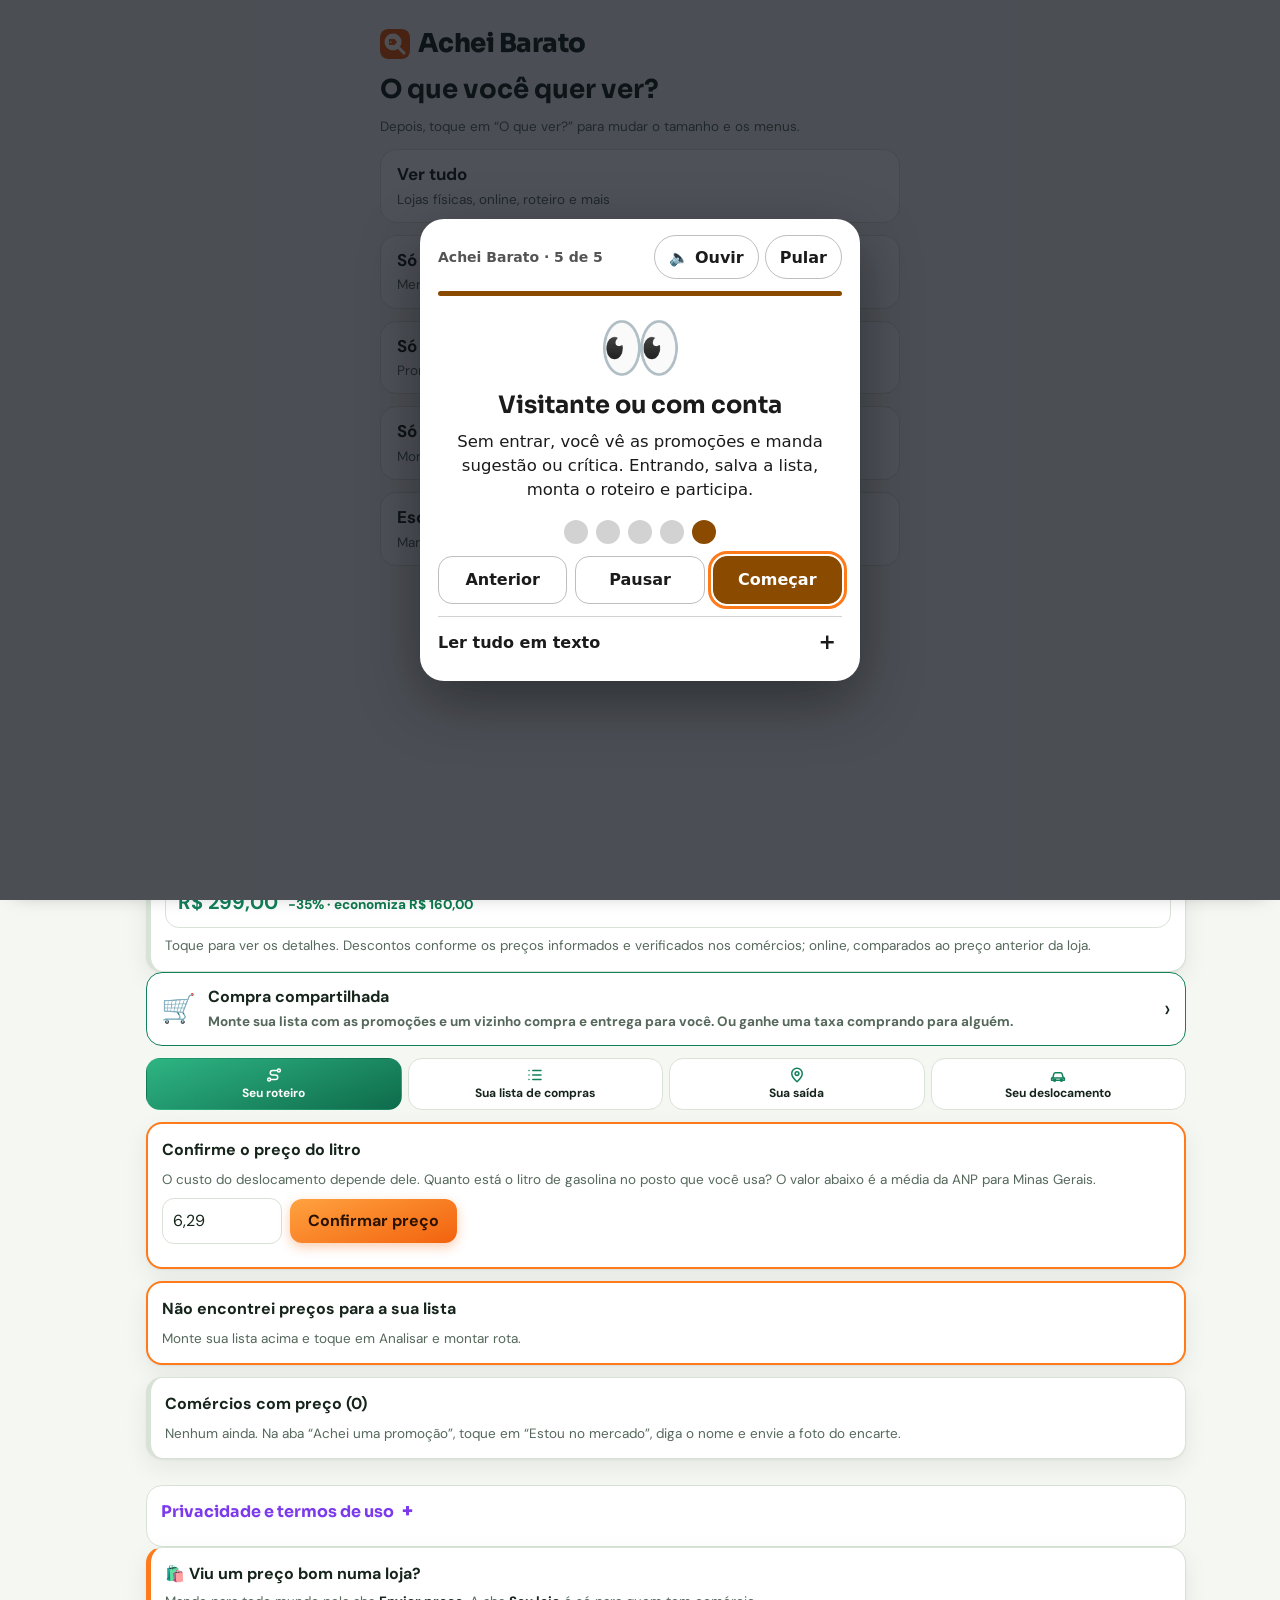
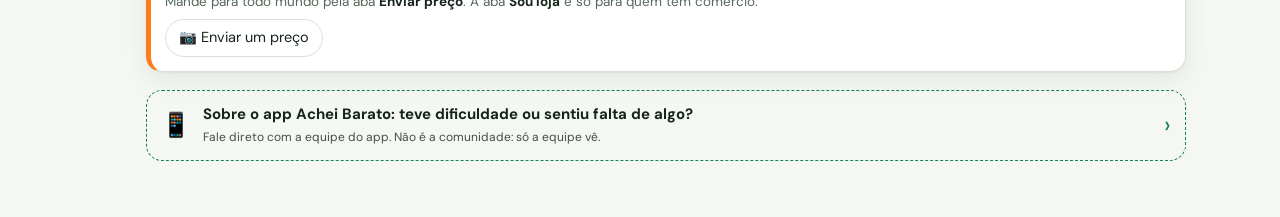
==== achei-barato/index.html @ 6d4ead89 "Termos de uso e política de privacidade dos quatro apps, com link no rodapé de cada um Co-Authored-B" ====
<!doctype html><html lang="pt-BR"><head><script src="../config.js?v=5"></script><script>window.IA_SEM_CHIP=1</script><script src="../claude-shim.js?v=32"></script><meta charset="utf-8"><meta name="viewport" content="width=device-width,initial-scale=1,viewport-fit=cover"><style>*,*::before,*::after{box-sizing:border-box}body{margin:0}
#v>div,#v .box,#v details>div{grid-template-columns:minmax(0,1fr)}#v .box,#v details,#v form{min-width:0;max-width:100%}#v input,#v select,#v textarea{max-width:100%;min-width:0;box-sizing:border-box}#v .row>*{min-width:0}#v .line>span{min-width:0;overflow-wrap:anywhere}
details[data-stenc]>summary{cursor:pointer}
</style><link rel="manifest" href="manifest.webmanifest?v=2"><meta name="theme-color" content="#E8590C"><meta name="mobile-web-app-capable" content="yes"><meta name="apple-mobile-web-app-capable" content="yes"><meta name="apple-mobile-web-app-title" content="Achei Barato"><link rel="apple-touch-icon" href="icon2-192.png"><link rel="icon" href="logo.svg" type="image/svg+xml"><link rel="icon" href="icon2-192.png"><script src="../xads.js?v=4"></script>
<script src="../avisos.js?v=1"></script>
<script src="../mover.js?v=4"></script>
</head><body>
<title>Achei Barato</title>
<link rel="stylesheet" href="https://fonts.googleapis.com/css2?family=Sora:wght@600;700;800&family=DM+Sans:wght@400;500;700&display=swap">
<style>
/* Layout: cabeçalho, abas, cartões de promoção em grade, roteiro com mapa esquemático e paradas em lista. */
:root{
  --bg:#F5F7F2; --card:#FFFFFF; --ink:#16251B; --muted:#55685B; --line:#D9E2D6;
  --pri:#12805C; --pri-ink:#FFFFFF; --acc:#FF7A1A; --acc-ink:#2A1200; --soft:#E4F2EA; --ok:#0E7A4F; --okbg:#DCF3E7; --warn:#8A5A00; --warnbg:#FFF0CC; --bad:#B3261E;
  --shadow:0 1px 2px rgba(22,37,27,.06),0 8px 24px rgba(22,37,27,.07);
  --f-d:'Sora',system-ui,-apple-system,'Segoe UI',sans-serif;--f-b:'DM Sans',system-ui,-apple-system,'Segoe UI',sans-serif}
@media (prefers-color-scheme:dark){:root:not([data-theme="light"]){
  --bg:#0E1A13; --card:#16281D; --ink:#E9F4EC; --muted:#A3B8A9; --line:#29402F;
  --pri:#4FD39B; --pri-ink:#052416; --acc:#FF9A4D; --acc-ink:#2A1200; --soft:#1A3626; --ok:#5ADBA5; --okbg:#10382B; --warn:#F2C260; --warnbg:#3A2E10; --bad:#FF8A80; --shadow:none; color-scheme:dark}}
:root[data-theme="dark"]{
  --bg:#0E1A13; --card:#16281D; --ink:#E9F4EC; --muted:#A3B8A9; --line:#29402F;
  --pri:#4FD39B; --pri-ink:#052416; --acc:#FF9A4D; --acc-ink:#2A1200; --soft:#1A3626; --ok:#5ADBA5; --okbg:#10382B; --warn:#F2C260; --warnbg:#3A2E10; --bad:#FF8A80; --shadow:none; color-scheme:dark}
*{box-sizing:border-box}
body{background:var(--bg);color:var(--ink);font-family:var(--f-b);font-size:16px;line-height:1.5;padding-block:0 56px;padding-left:max(16px,env(safe-area-inset-left,0px));padding-right:max(16px,env(safe-area-inset-right,0px))}
.wrap{max-width:1040px;margin:0 auto}
h1,h2,h3{font-family:var(--f-d);line-height:1.15;margin:0;text-wrap:balance}
p{margin:0}button,input,select,textarea{font:inherit;color:inherit}
:focus-visible{outline:3px solid var(--acc);outline-offset:2px}
header.top{display:flex;align-items:center;justify-content:space-between;gap:10px;flex-wrap:wrap;padding:16px 0 8px}
.brand{font-family:var(--f-d);font-weight:800;font-size:24px;letter-spacing:-.02em;display:flex;align-items:center;gap:8px}
.brand i{width:16px;height:16px;border-radius:4px;background:var(--acc);display:inline-block;transform:rotate(45deg)}
.pill{font-size:13px;background:var(--soft);border:1px solid var(--line);border-radius:999px;padding:4px 10px}
.tabs{display:grid;grid-template-columns:repeat(5,minmax(0,1fr));gap:6px;padding:4px 0 12px}
.tabs button{display:flex;flex-direction:column;align-items:center;justify-content:center;gap:3px;background:var(--card);border:1px solid var(--line);border-radius:14px;padding:8px 2px;font-weight:700;font-size:clamp(9.5px,2.8vw,12.5px);line-height:1.15;cursor:pointer;min-height:58px;text-align:center;overflow-wrap:normal;word-break:normal}
.tabs svg{width:22px;height:22px;fill:none;stroke:currentColor;stroke-width:1.8;stroke-linecap:round;stroke-linejoin:round;flex:none}.tabs .lg{display:none}
@media(min-width:700px){.tabs button{flex-direction:row;gap:8px;font-size:14.5px;padding:10px 12px;min-height:46px;border-radius:999px}.tabs .lg{display:inline}.tabs .sh{display:none}}
.tabs button[aria-current=page]{background:var(--pri);color:var(--pri-ink);border-color:var(--pri)}
.btn{background:var(--pri);color:var(--pri-ink);border:0;border-radius:12px;padding:10px 18px;font-weight:700;cursor:pointer;min-height:44px}
.btn.acc{background:var(--acc);color:var(--acc-ink)}.btn.ghost{background:transparent;color:var(--ink);border:1px solid var(--line)}.btn:disabled{opacity:.5;cursor:not-allowed}
.chip{background:var(--card);border:1px solid var(--line);border-radius:999px;padding:7px 13px;cursor:pointer;min-height:38px;font-size:14.5px}
.chip[aria-pressed=true]{background:var(--ink);color:var(--bg);border-color:var(--ink)}
.row{display:flex;gap:8px;flex-wrap:wrap;align-items:center}.sp{justify-content:space-between}
.grid{display:grid;grid-template-columns:repeat(auto-fill,minmax(230px,1fr));gap:12px}
.card{background:var(--card);border:1px solid var(--line);border-radius:16px;box-shadow:var(--shadow);padding:14px;display:grid;gap:5px;align-content:start}
.price{font-family:var(--f-d);font-weight:800;font-size:22px;font-variant-numeric:tabular-nums}
.old{color:var(--muted);text-decoration:line-through;font-size:14px;font-variant-numeric:tabular-nums}
.t{font-weight:700;overflow-wrap:anywhere}.m{color:var(--muted);font-size:13.5px}
.tag{display:inline-block;border-radius:6px;padding:2px 8px;font-size:12px;font-weight:700;background:var(--soft)}
.tag.off{background:var(--acc);color:var(--acc-ink)}.tag.ok{background:var(--okbg);color:var(--ok)}.tag.warn{background:var(--warnbg);color:var(--warn)}
.bar{display:grid;gap:10px;margin-bottom:14px}
.box>label[for=tl]{display:grid;gap:4px;font-weight:700;font-size:14.5px}#tl,.bar input,.bar select,.f input,.f select{border:1px solid var(--line);border-radius:12px;padding:11px 12px;background:var(--card);width:100%;min-width:0}
.box{background:var(--card);border:1px solid var(--line);border-radius:16px;padding:14px;display:grid;gap:8px}
.step{display:flex;align-items:center;gap:6px}.step button{width:38px;height:38px;border-radius:10px;border:1px solid var(--line);background:var(--card);font-size:20px;cursor:pointer;line-height:1}.step b{min-width:24px;text-align:center;font-variant-numeric:tabular-nums}
.line{display:flex;justify-content:space-between;gap:10px;font-variant-numeric:tabular-nums}.line.tot{font-weight:800;font-size:18px;font-family:var(--f-d)}
.hero{background:linear-gradient(135deg,var(--pri),#0A4F3A);color:#fff;border-radius:18px;padding:16px;display:grid;gap:6px}
.hero .big{font-family:var(--f-d);font-weight:800;font-size:32px;font-variant-numeric:tabular-nums}
.stop{border:1px solid var(--line);border-radius:14px;padding:12px;display:grid;gap:6px;background:var(--card)}
.num{display:inline-grid;place-items:center;width:28px;height:28px;border-radius:50%;background:var(--pri);color:var(--pri-ink);font-weight:800;font-size:14px;flex:none}
.map{width:100%;height:auto;border-radius:14px;background:var(--soft);border:1px solid var(--line)}
.f{display:grid;gap:12px}.f label{display:grid;gap:4px;font-weight:700;font-size:14.5px}.err{color:var(--bad);font-size:13.5px;min-height:1px}
.toast{position:fixed;left:50%;transform:translateX(-50%);bottom:max(20px,env(safe-area-inset-bottom,0px));background:var(--ink);color:var(--bg);border-radius:12px;padding:10px 16px;z-index:2147483600;max-width:92vw}
.legal{margin-top:26px;background:var(--card);border:1px solid var(--line);border-radius:16px;padding:14px}.legal summary{cursor:pointer;font-family:var(--f-d);font-weight:700;min-height:32px}.legal ul{margin:10px 0 0;padding-left:18px;color:var(--muted);font-size:14.5px;display:grid;gap:6px}
.fl{display:grid;gap:4px;font-weight:700;font-size:14px}.fl select,.fl input{border:1px solid var(--line);border-radius:12px;padding:10px;background:var(--card);width:100%;min-width:0}
.stats{display:grid;grid-template-columns:repeat(3,1fr);gap:8px}.stat{background:rgba(255,255,255,.14);border-radius:12px;padding:10px;display:grid;gap:2px}.stat span{font-size:12.5px;opacity:.9}.stat b{font-family:var(--f-d);font-size:18px;font-variant-numeric:tabular-nums}
@media(max-width:420px){.stats{grid-template-columns:1fr}}
.sr{position:absolute;left:-9999px}

/* ---- visual colorido ---- */
:root{--c-com:#0E8F8F;--c-promo:#F2620F;--c-plan:#12805C;--c-store:#2563EB;--c-tag:#D6246E;--c-merch:#7C3AED;--c-sun:#FFC93C;
  --bgpat:radial-gradient(circle at 12% 0%,#FFE9D1 0,transparent 38%),radial-gradient(circle at 100% 12%,#DDF3E8 0,transparent 40%)}
@media (prefers-color-scheme:dark){:root:not([data-theme="light"]){--c-promo:#FF9A4D;--c-plan:#4FD39B;--c-store:#7AA7FF;--c-tag:#FF7DB1;--c-merch:#B79BFF;--bgpat:radial-gradient(circle at 12% 0%,#3A2410 0,transparent 38%),radial-gradient(circle at 100% 12%,#0F3526 0,transparent 40%)}}
:root[data-theme="dark"]{--c-promo:#FF9A4D;--c-plan:#4FD39B;--c-store:#7AA7FF;--c-tag:#FF7DB1;--c-merch:#B79BFF;--bgpat:radial-gradient(circle at 12% 0%,#3A2410 0,transparent 38%),radial-gradient(circle at 100% 12%,#0F3526 0,transparent 40%)}
body{background-image:var(--bgpat);background-repeat:no-repeat;background-attachment:fixed}
header.top{position:relative;margin-top:12px;padding:18px 18px 16px;border-radius:22px;color:#fff;overflow:hidden;background:linear-gradient(120deg,#0B6B4C 0%,#12A37A 55%,#F2A516 130%);box-shadow:0 10px 28px rgba(18,128,92,.28)}
header.top::before,header.top::after{content:"";position:absolute;border-radius:50%;pointer-events:none}
header.top::before{width:150px;height:150px;right:-40px;top:-60px;background:rgba(255,255,255,.14)}
header.top::after{width:90px;height:90px;right:60px;bottom:-50px;background:rgba(255,201,60,.35)}
header.top>*{position:relative;z-index:1}
.brand{color:#fff;font-size:26px}.brand i{background:var(--c-sun);width:20px;height:20px;border-radius:6px;box-shadow:0 0 0 3px rgba(255,255,255,.35)}
.pill{background:rgba(255,255,255,.2);border-color:rgba(255,255,255,.4);color:#fff;backdrop-filter:blur(4px)}
.tagline{flex-basis:100%;font-size:14px;opacity:.95;margin-top:-4px}
.tabs{margin-top:14px}
.tabs button{box-shadow:var(--shadow)}
.tabs button[data-tab=com] svg{color:var(--c-com)}@media (prefers-color-scheme:dark){:root:not([data-theme="light"]){--c-com:#4FD6D6}}:root[data-theme="dark"]{--c-com:#4FD6D6}
.tabs button[data-tab=promo] svg{color:var(--c-promo)}.tabs button[data-tab=plan] svg{color:var(--c-plan)}.tabs button[data-tab=stores] svg{color:var(--c-store)}.tabs button[data-tab=tag] svg{color:var(--c-tag)}.tabs button[data-tab=merch] svg{color:var(--c-merch)}
.tabs button[aria-current=page]{color:#fff;border-color:transparent;transform:translateY(-1px)}
.tabs button[aria-current=page] svg{color:#fff}
.tabs button[data-tab=promo][aria-current=page]{background:linear-gradient(160deg,#FF8A3D,#E24E00)}
.tabs button[data-tab=plan][aria-current=page]{background:linear-gradient(160deg,#1FAE80,#0B6B4C)}
.tabs button[data-tab=stores][aria-current=page]{background:linear-gradient(160deg,#4C86FF,#1D4ED8)}
.tabs button[data-tab=tag][aria-current=page]{background:linear-gradient(160deg,#F0508F,#B3145A)}
.tabs button[data-tab=merch][aria-current=page]{background:linear-gradient(160deg,#9A6BFF,#6025D8)}
.btn{background:linear-gradient(160deg,#1FAE80,#0B6B4C);color:#fff;box-shadow:0 4px 12px rgba(18,128,92,.3)}
.btn.acc{background:linear-gradient(160deg,#FFA23F,#F2620F);color:#2A1200;box-shadow:0 4px 12px rgba(242,98,15,.32)}
.btn.ghost{background:transparent;box-shadow:none;color:var(--ink)}
.adm{border:1px solid var(--line);border-radius:16px;padding:4px 14px;background:var(--card)}#tabs button[data-tab=admin]{grid-column:1/-1}
.pk{position:relative;overflow:hidden;display:inline-flex;align-items:center}.pk input{position:absolute;inset:0;width:100%;height:100%;opacity:0;cursor:pointer;font-size:0}
.chip{border-width:1.5px}.chip[aria-pressed=true]{background:linear-gradient(160deg,#1FAE80,#0B6B4C);color:#fff;border-color:transparent}
.chip[data-cat=mercado]{border-color:#12A37A}.chip[data-cat=farmacia]{border-color:#E2468A}.chip[data-cat=construcao]{border-color:#E08A00}.chip[data-cat=pet]{border-color:#7C3AED}
.card{border-top:5px solid var(--c-plan);transition:transform .15s}.card:hover{transform:translateY(-2px)}
.card[data-t=farmacia]{border-top-color:#E2468A}.card[data-t=construcao]{border-top-color:#E08A00}.card[data-t=pet]{border-top-color:#7C3AED}.card[data-t=posto]{border-top-color:#0EA5C6}.card[data-t=posto] > .row .tag:first-child{background:#D8F3FA;color:#075B70;border-color:transparent}
.card .price{color:var(--c-promo)}
.tag{background:var(--soft);border:1px solid var(--line)}
.card[data-t=mercado] > .row .tag:first-child{background:#DCF3E7;color:#0B6B4C;border-color:transparent}.card[data-t=farmacia] > .row .tag:first-child{background:#FFE0EE;color:#A3124F;border-color:transparent}.card[data-t=construcao] > .row .tag:first-child{background:#FFEBC7;color:#7A4A00;border-color:transparent}.card[data-t=pet] > .row .tag:first-child{background:#EADFFF;color:#5322B8;border-color:transparent}
.tag.off{background:linear-gradient(160deg,#FF4D4D,#D9202A);color:#fff;border:0;font-size:12.5px;transform:rotate(-2deg)}
.tag.ok{background:linear-gradient(160deg,#2BC48B,#0E7A4F);color:#fff;border:0}
.tag.warn{background:var(--c-sun);color:#3A2A00;border:0}
.hero{background:linear-gradient(135deg,#0B6B4C 0%,#12A37A 60%,#F2A516 150%);position:relative;overflow:hidden;box-shadow:0 12px 28px rgba(18,128,92,.28)}
.hero::after{content:"";position:absolute;width:160px;height:160px;border-radius:50%;right:-50px;top:-60px;background:rgba(255,255,255,.14)}
.hero .big{color:var(--c-sun);font-size:36px}
.stat{background:rgba(255,255,255,.18);border:1px solid rgba(255,255,255,.25)}
.box{box-shadow:var(--shadow);border-left:5px solid var(--line)}
.stop{border-left:5px solid var(--c-plan);box-shadow:var(--shadow)}
.stop:nth-of-type(2n){border-left-color:var(--c-store)}
.num{background:linear-gradient(160deg,#FFA23F,#F2620F);color:#2A1200}
.step button{border-color:var(--c-plan);color:var(--c-plan);font-weight:800}
.map{background:linear-gradient(160deg,#E4F2EA,#DCE8FF)}
.line.tot{color:var(--c-plan)}
.legal summary{color:var(--c-merch)}
.rtb{display:grid;grid-template-columns:repeat(auto-fit,minmax(98px,1fr));gap:6px}
.rtb button{display:grid;justify-items:center;align-content:center;gap:3px;min-height:52px;padding:6px 4px;border:1.5px solid var(--line);border-radius:14px;background:var(--card);color:var(--ink);font:inherit;font-size:12px;font-weight:700;line-height:1.15;text-align:center;cursor:pointer}
.rtb button.vp svg{animation:vpop .5s ease-out}
@keyframes vpop{0%{transform:translateX(-14px) scale(.7);opacity:0}60%{transform:translateX(3px) scale(1.12);opacity:1}100%{transform:none}}
.vban svg{animation:vdrive 2.4s ease-in-out infinite}
@keyframes vdrive{0%,100%{transform:translateX(-3px)}50%{transform:translateX(3px)}}
@media (prefers-reduced-motion:reduce){.rtb button.vp svg,.vban svg{animation:none}}
.rtb~.box{grid-template-columns:minmax(0,1fr)}
.rtb button svg{width:18px;height:18px;color:var(--c-plan)}
.rtb button[aria-current=true]{background:linear-gradient(160deg,#2EB584,#0E6B4B);border-color:transparent;color:#fff}
.rtb button[aria-current=true] svg{color:#fff}
#v>div>.box:first-child[style*="border:2px"],.box[style*="border:2px solid var(--pri)"]{background:linear-gradient(180deg,var(--card),var(--soft))}
@media (prefers-reduced-motion:reduce){.card{transition:none}.card:hover{transform:none}}
.ofer{display:flex;justify-content:space-between;align-items:center;gap:12px;flex-wrap:wrap;margin-bottom:12px;padding:14px 16px;border-radius:18px;color:#2A1200;background:linear-gradient(120deg,#FFD84D,#FF9A3D 70%,#FF6B3D);box-shadow:0 10px 24px rgba(242,98,15,.3);position:relative;overflow:hidden}
.ofer.sw>div{animation:oferin .45s ease both}@keyframes oferin{from{opacity:0;transform:translateY(8px)}to{opacity:1;transform:none}}
.ofer-d{display:flex;gap:6px;width:100%;justify-content:center}.ofer-d button{width:22px;height:22px;min-height:0;padding:0;border:0;background:transparent;position:relative;cursor:pointer}.ofer-d button::after{content:"";position:absolute;left:50%;top:50%;width:8px;height:8px;margin:-4px 0 0 -4px;border-radius:99px;background:rgba(42,18,0,.35);transition:width .25s,margin .25s,background .25s}.ofer-d button[aria-pressed=true]::after{width:20px;margin-left:-10px;background:#2A1200}
@media (prefers-reduced-motion:reduce){.ofer.sw>div{animation:none}}
.ofer-a{display:grid;gap:2px;min-width:0}button.ofer-a{background:none;border:0;padding:0;margin:0;color:inherit;font:inherit;text-align:left;cursor:pointer;min-height:44px}
.ofer::after{content:"";position:absolute;inset:0;background:linear-gradient(110deg,transparent 30%,rgba(255,255,255,.5) 50%,transparent 70%);transform:translateX(-120%);animation:shine 3.4s ease-in-out infinite}
@keyframes shine{60%,100%{transform:translateX(120%)}}
.ofer>*{position:relative;z-index:1}.ofer>div:first-child{display:grid;gap:2px;min-width:0}
.ofer-t{font-size:12px;font-weight:800;letter-spacing:.06em;text-transform:uppercase}.ofer-n{font-family:var(--f-d);font-size:19px;line-height:1.2}
.ofer-p{display:flex;align-items:center;gap:10px;flex-wrap:wrap}.ofer-p b{font-family:var(--f-d);font-size:24px}
.ofer .btn.acc{background:#2A1200;color:#FFD84D;box-shadow:none}
.tag.off,.tag.ok{cursor:pointer}
.tabs button:active,.btn:active,.chip:active{transform:scale(.95)}
.tabs button{transition:transform .12s,background .2s}
.tag.off{animation:pulse 2.4s ease-in-out infinite}@keyframes pulse{50%{transform:rotate(-2deg) scale(1.08)}}
@media (prefers-reduced-motion:reduce){.ofer::after,.tag.off{animation:none}.tabs button{transition:none}}
.mdl-bg{position:fixed;inset:0;background:rgba(10,20,14,.55);z-index:70}
.mdl{position:fixed;z-index:71;left:50%;top:50%;transform:translate(-50%,-50%);width:min(520px,calc(100vw - 24px));max-height:min(80vh,calc(100vh - 24px));overflow:auto;background:var(--card);border:1px solid var(--line);border-radius:20px;padding:16px;display:grid;gap:12px;box-shadow:0 24px 60px rgba(0,0,0,.35)}
.wel{position:fixed;inset:0;z-index:90;background:var(--bg);overflow:auto;padding:24px 16px 40px}.wel>div{max-width:520px;margin:0 auto;display:grid;gap:12px}.wel .wb{display:flex;flex-direction:column;align-items:flex-start;gap:2px;text-align:left;width:100%;min-height:62px;padding:12px 16px;border:1.5px solid var(--line);border-radius:16px;background:var(--card);color:var(--ink);font-family:inherit;font-size:17px;font-weight:700;cursor:pointer}.wel .wb small{font-weight:400;font-size:13.5px;color:var(--muted)}.wel .wb:active,.wel .wb:focus-visible{border-color:var(--pri)}
.mdl>.row:first-child{position:sticky;top:-16px;z-index:5;margin:-16px -16px 0;padding:12px 16px;background:var(--card);border-bottom:1px solid var(--line);border-radius:20px 20px 0 0;flex-wrap:nowrap;align-items:center}.mdl>.row:first-child>b{min-width:0;overflow-wrap:anywhere}.mdl>.row:first-child>.chip{flex:none;min-height:44px;padding:0 18px;font-weight:800;border-color:var(--pri)}
.mdl input[type=text],.mdl input:not([type]),.mdl input[inputmode]{border:1px solid var(--line);border-radius:12px;padding:11px 12px;background:var(--card);width:100%;min-width:0}
:root{--c-online:#0891B2}
@media (prefers-color-scheme:dark){:root:not([data-theme="light"]){--c-online:#5CD6F0}}
:root[data-theme="dark"]{--c-online:#5CD6F0}
.tabs{grid-template-columns:repeat(3,minmax(0,1fr))}
@media(min-width:560px){.tabs{grid-template-columns:repeat(6,minmax(0,1fr))}}
.tabs button[data-tab=online] svg{color:var(--c-online)}
.tabs button[data-tab=online][aria-current=page]{background:linear-gradient(160deg,#22B8D8,#0B7490)}
.tabs button[data-tab=online][aria-current=page] svg{color:#fff}
.card[data-t=online]{border-top-color:var(--c-online)}
.bar{grid-template-columns:minmax(0,1fr)}.bar select,.bar input{max-width:100%}
.pgtop{scroll-margin-top:90px;height:0}#pgfloat{position:fixed;z-index:45;right:max(12px,env(safe-area-inset-right,0px));bottom:max(16px,env(safe-area-inset-bottom,0px));display:flex;gap:10px;padding:6px;border-radius:999px;background:var(--card);border:1.5px solid var(--line);box-shadow:0 6px 20px rgba(0,0,0,.32)}#pgfloat button{width:52px;height:52px;border-radius:50%;border:0;background:linear-gradient(160deg,#1FAE80,#0B6B4C);color:#fff;font-size:28px;font-weight:800;line-height:1;cursor:pointer;display:grid;place-items:center;padding:0 0 3px}#pgfloat button:disabled{opacity:.35;cursor:default}#pgfloat button:active:not(:disabled){transform:scale(.92)}#pgfloat button:focus-visible{outline:3px solid var(--acc);outline-offset:2px}body:has(#pgfloat){padding-bottom:104px}
.tabs{position:fixed;z-index:50;left:max(4px,env(safe-area-inset-left,0px));top:calc(var(--nbh,60px) + 18px);width:58px;max-height:calc(100vh - var(--nbh,60px) - 30px);display:flex;flex-direction:column;gap:5px;padding:5px 4px;margin:0;overflow-y:auto;border-radius:18px;background:var(--card);border:1.5px solid var(--line);box-shadow:var(--shadow)}.tabs button{width:100%;min-height:52px;flex-direction:column;gap:2px;padding:5px 1px;border-radius:12px;font-size:9px;line-height:1.05}.tabs svg{width:22px;height:22px}.tabs .lg{display:none}.tabs .sh{display:inline;overflow-wrap:anywhere}body{padding-left:max(68px,calc(env(safe-area-inset-left,0px) + 64px))}
.pimg{width:100%;max-height:200px;object-fit:contain;border-radius:10px;background:#fff;border:1px solid var(--line)}details>summary{list-style:none}details>summary::-webkit-details-marker{display:none}details>summary::after{content:'+';display:inline-block;margin-left:8px;font-weight:800;font-size:1.15em;line-height:1}details[open]>summary::after{content:'\2212'}

:root{--fb-acc:var(--pri);--fb-line:var(--line);--fb-on:var(--pri-ink)}
.fbchips{display:flex;flex-wrap:wrap;gap:8px;margin:0 0 10px}
.fbchip{min-height:44px;padding:0 14px;border-radius:22px;border:1.5px solid var(--fb-line,#ccc);background:transparent;color:inherit;font-family:inherit;font-size:14px;font-weight:600;cursor:pointer}
.fbchip[aria-pressed=true]{background:var(--fb-acc,#333);border-color:var(--fb-acc,#333);color:var(--fb-on,#fff)}
.fblab{display:block;font-weight:700;font-size:14px;margin:0 0 6px}
.fbcard textarea{width:100%;box-sizing:border-box}
.fbrow{display:flex;gap:12px;align-items:center;flex-wrap:wrap;margin-top:10px}
.fbbtn{position:relative;overflow:hidden;display:inline-flex;align-items:center;min-height:44px;padding:0 14px;border-radius:12px;border:1.5px dashed var(--fb-line,#ccc);cursor:pointer;font-weight:600;font-size:14px}
.fbsr{position:absolute;inset:0;opacity:0;width:100%;height:100%;cursor:pointer}
.fbprev{position:relative;display:inline-block}.fbprev img{width:64px;height:64px;object-fit:cover;border-radius:10px;border:1px solid var(--fb-line,#ccc);display:block}
.fbprev button{position:absolute;top:-10px;right:-10px;width:30px;height:30px;border-radius:50%;border:0;background:#B3261E;color:#fff;font-size:14px;cursor:pointer}
.fbchk{display:flex!important;gap:10px;align-items:center;min-height:44px;font-weight:500!important;font-size:15px;margin:6px 0 0}.fbchk input{width:22px!important;height:22px;min-height:0!important;flex:none}
.fbsend{width:100%;min-height:50px;border:0;border-radius:14px;background:var(--fb-acc,#333);color:var(--fb-on,#fff);font-family:inherit;font-size:16px;font-weight:700;cursor:pointer;margin-top:8px}
.fbmsg{margin-top:8px;font-size:14px;font-weight:600}.fbmsg:empty{display:none}
.fbmine{margin-top:12px;border-top:1px solid var(--fb-line,#ccc);padding-top:4px}.fbmine>summary{cursor:pointer;font-weight:700;min-height:44px;display:flex;align-items:center}
.fbit{padding:10px 0;border-top:1px solid var(--fb-line,#ccc)}.fbit:first-of-type{border-top:0}
.fbh{display:flex;gap:6px;flex-wrap:wrap;align-items:center}
.fbtag,.fbst{font-size:12px;font-weight:700;padding:2px 9px;border-radius:99px;border:1px solid currentColor;line-height:1.5}
.fbst-nova{color:#B26A00}.fbst-vista{color:#1C6FB0}.fbst-ok{color:#12803F}
@media (prefers-color-scheme:dark){.fbst-nova{color:#F5B95C}.fbst-vista{color:#7CC4FF}.fbst-ok{color:#5CD98A}}
.fbit p{margin:6px 0 0;overflow-wrap:anywhere}.fbrep{background:color-mix(in srgb,var(--fb-acc,#333) 12%,transparent);padding:8px 10px;border-radius:10px}.fbsm{font-size:12px;opacity:.8}
.fbthumb{display:inline-block;margin-top:6px}.fbthumb img{max-width:160px;max-height:160px;border-radius:10px;border:1px solid var(--fb-line,#ccc);display:block}
.fbadm .fbrow button{min-height:40px;padding:0 12px;border-radius:12px;border:1.5px solid var(--fb-line,#ccc);background:transparent;color:inherit;font-family:inherit;font-size:13px;font-weight:600;cursor:pointer}
.fbadm .fbrow button[aria-pressed=true]{background:var(--fb-acc,#333);border-color:var(--fb-acc,#333);color:var(--fb-on,#fff)}
.fblink{display:flex;align-items:center;gap:12px;width:100%;text-align:left;min-height:56px;padding:12px 14px;border-radius:16px;border:1.5px dashed var(--fb-acc,#333);background:transparent;color:inherit;font-family:inherit;font-size:15px;cursor:pointer;box-sizing:border-box}
.fblink .fbi{font-size:24px;flex:none}.fblink .fbx2{flex:1;min-width:0}.fblink .fbar{flex:none;font-size:24px;color:var(--fb-acc,#333)}

#fbsheet{position:fixed;inset:0;z-index:95;display:grid;place-items:end center;padding-top:env(safe-area-inset-top,0px)}#fbsheet:empty{display:none}
.fbbg{position:absolute;inset:0;background:rgba(10,18,30,.6)}
.fbsh{position:relative;width:min(560px,100%);max-height:calc(100vh - env(safe-area-inset-top,0px) - 10px);max-height:calc(100dvh - env(safe-area-inset-top,0px) - 10px);overflow-y:auto;overflow-x:hidden;overscroll-behavior:contain;background:var(--bg);color:var(--ink);border-radius:22px 22px 0 0;padding:0 14px calc(28px + env(safe-area-inset-bottom,0px));display:grid;grid-template-columns:minmax(0,1fr);align-content:start;gap:12px;box-shadow:0 -8px 40px rgba(0,0,0,.3)}
.fbtop{position:sticky;top:0;z-index:2;display:flex;justify-content:space-between;align-items:center;gap:8px;flex-wrap:wrap;margin:0 -14px;padding:12px 14px;background:var(--bg);border-bottom:1px solid var(--fb-line,#ccc)}
.fbclose{min-height:44px;padding:0 16px;border-radius:999px;border:1.5px solid var(--fb-line,#ccc);background:var(--card);color:inherit;font-family:inherit;font-weight:700;font-size:15px;cursor:pointer}
.fbsh .card{padding:14px}
.fbhb{min-height:40px;padding:0 14px;border-radius:999px;border:1.5px solid rgba(255,255,255,.55);background:rgba(255,255,255,.18);color:inherit;font-family:inherit;font-weight:700;font-size:14px;cursor:pointer}

@keyframes qvsP{0%,100%{transform:scale(1)}50%{transform:scale(1.035)}}.qvs{animation:qvsP 1.4s ease-in-out 3}@media (prefers-reduced-motion:reduce){.qvs{animation:none}}
</style>

<div class="wrap">
<header class="top"><div class="brand"><img src="logo.svg" width="26" height="26" alt="" aria-hidden="true" style="border-radius:7px;flex:none;vertical-align:middle">Achei Barato</div><span class="pill">Protótipo · comércios e preços fictícios</span><button type="button" class="fbhb" data-fbx="open" aria-label="Teve dificuldade ou sentiu falta de algo?">💬 Sugestão</button><p class="tagline">Ache o menor preço, monte o roteiro e economize de verdade.</p></header>
<div id="gst"></div>
<div id="pfb"></div>
<nav class="tabs" id="tabs" aria-label="Seções"></nav>
<div id="locb"></div>
<div id="dst"></div><div id="alr"></div>
<main id="v"></main>
<div id="lg"></div>
<div id="fblk" style="margin-top:18px"></div><div data-stlk></div>

</div>
<div class="toast" id="toast" role="status" hidden></div>
<div id="mdl"></div>

<script>
const $=s=>document.querySelector(s),esc=s=>String(s==null?'':s).replace(/[&<>"]/g,c=>({'&':'&amp;','<':'&lt;','>':'&gt;','"':'&quot;'}[c]));
const brl=n=>'R$ '+Number(n).toLocaleString('pt-BR',{minimumFractionDigits:2,maximumFractionDigits:2});
/* ---- Versão do produto: voltagem, cor, pacote, tamanho, capacidade ---- */
const VRX=/\s*\(versão: ([^)]*)\)\s*$/i,VOLTS=['127V','220V','Bivolt'];
const mnv=()=>verApply((document.getElementById('mn')||{value:''}).value,'mv');
const tnv=()=>verApply((document.getElementById('tn')||{value:''}).value,'tv');
function verFields(p){return `<fieldset style="border:1px solid var(--line);border-radius:12px;padding:10px;display:grid;gap:8px;margin:0;min-width:0"><legend style="font-weight:800;padding:0 6px">Versão do produto (opcional)</legend><span class="m">Preencha quando o preço muda conforme a versão. O app só compara preços da mesma versão.</span><div class="row"><label for="${p}_vv" style="flex:1">Voltagem<select id="${p}_vv"><option value="">Não se aplica</option>${VOLTS.map(v=>`<option>${v}</option>`).join('')}</select></label><label for="${p}_vc" style="flex:1">Cor<input id="${p}_vc" maxlength="20" placeholder="Ex.: preto"></label></div><div class="row"><label for="${p}_vq" style="flex:1">Quantidade no pacote<input id="${p}_vq" inputmode="numeric" maxlength="3" placeholder="Ex.: 12"></label><label for="${p}_vt" style="flex:1">Tamanho<input id="${p}_vt" maxlength="12" placeholder="Ex.: M, 42"></label></div><label for="${p}_vk">Capacidade<input id="${p}_vk" maxlength="14" placeholder="Ex.: 500 ml, 10 kg, 128 GB"></label></fieldset>`}
function verRead(p){const g=i=>{const e=document.getElementById(p+'_'+i);return e?String(e.value||'').trim().replace(/,/g,'.').replace(/[()·]/g,' ').replace(/\s+/g,' '):''};const q=parseInt(g('vq'),10),a=[];if(g('vv'))a.push(g('vv'));if(g('vc'))a.push('cor '+g('vc'));if(q>1)a.push('pacote c/ '+q+' un');if(g('vt'))a.push('tam. '+g('vt'));if(g('vk'))a.push('cap. '+g('vk'));return a.length?'(versão: '+a.join(', ')+')':''}
const verBase=n=>String(n||'').replace(VRX,'').trim();
const verApply=(n,p)=>{const l=verRead(p);return verBase(n)+(l?' '+l:'')};
function verFill(p,n){const m=String(n||'').match(VRX),set=(i,v)=>{const e=document.getElementById(p+'_'+i);if(e)e.value=v||''};['vv','vc','vq','vt','vk'].forEach(i=>set(i,''));if(m)m[1].split(', ').forEach(t=>{let r;if(VOLTS.includes(t))set('vv',t);else if(r=t.match(/^cor (.+)$/))set('vc',r[1]);else if(r=t.match(/^pacote c\/ (\d+) un$/))set('vq',r[1]);else if(r=t.match(/^tam\. (.+)$/))set('vt',r[1]);else if(r=t.match(/^cap\. (.+)$/))set('vk',r[1])});return verBase(n)}
function verAuto(p,txt){const t=String(txt||''),set=(i,v)=>{const e=document.getElementById(p+'_'+i);if(e&&!e.value)e.value=v};let m=t.match(/\b(127|110)\s?v\b/i);if(m)set('vv','127V');else if(/\b220\s?v\b/i.test(t))set('vv','220V');else if(/\bbivolt\b/i.test(t))set('vv','Bivolt');m=t.match(/\b(?:kit|pacote|caixa|cx\.?)\s*(?:c\/|com|de)?\s*(\d{2,3})\s*(?:un|unid|unidades|pe[cç]as)?\b/i)||t.match(/\b(\d{2,3})\s*(?:un|unidades)\b/i);if(m&&+m[1]>1)set('vq',m[1])}
const packN=x=>{const m=String(x.n).match(/pacote c\/ (\d+) un/i);return m?parseInt(m[1],10):1};
function packLine(x){const N=packN(x);return N>1&&x.p>0?`<span class="m"><b style="color:var(--ink)">${brl(x.p/N)}</b> por unidade (pacote com ${N})</span>`:''}
function verLine(x){const m=String(x.n).match(VRX);return(m?`<span style="display:flex;flex-wrap:wrap;gap:6px">${m[1].split(', ').map(t=>`<span class="tag">${esc(t)}</span>`).join('')}</span>`:'')+packLine(x)+verSib(x)}
function verSib(x){const m=String(x.n).match(VRX);if(!m||!(x.p>0))return '';const base=nk(verBase(x.n)),by={};[...allOwn(),...OFF].filter(o=>o.p>0&&nk(verBase(o.n))===base).forEach(o=>{const k=(String(o.n).match(VRX)||[0,'versão não informada'])[1];if(!(k in by)||o.p<by[k])by[k]=o.p});const ks=Object.keys(by);if(ks.length<2)return '';return `<div class="box" style="padding:8px 10px;gap:3px"><b>Outras versões deste produto</b>${ks.map(k=>`<span class="m">${k===m[1]?'▶ ':''}<b style="color:var(--ink)">${esc(k)}</b>: a partir de ${brl(by[k])}</span>`).join('')}<span class="m">Só comparamos preços da mesma versão.</span></div>`}

const km1=k=>k.toFixed(1).replace('.',',')+' km';
const DAY=864e5,NOW=new Date();NOW.setHours(0,0,0,0);
const fd=d=>new Date(/^\d{4}-\d\d-\d\d$/.test(d)?d+'T12:00:00':d).toLocaleDateString('pt-BR',{day:'2-digit',month:'2-digit'});
const addD=n=>new Date(NOW.getTime()+n*DAY);
/* ---- dados fictícios ---- */
const S=[
 {id:'m1',n:'Supermercado Bom Preço',t:'mercado',lat:-18.5789,lng:-46.5183,end:'Rua Exemplo, 100 · Centro',h:'7h às 21h',b:1.03},
 {id:'m2',n:'Atacado Norte',t:'mercado',lat:-18.5560,lng:-46.5100,end:'Av. Exemplo, 2.300 · Norte',h:'7h às 20h',b:.94},
 {id:'m3',n:'Mercado da Praça',t:'mercado',lat:-18.5800,lng:-46.5120,end:'Praça Exemplo, 15 · Centro',h:'7h30 às 19h30',b:1.0},
 {id:'m4',n:'Hiper Sul',t:'mercado',lat:-18.6080,lng:-46.5260,end:'Av. Sul, 800',h:'8h às 22h',b:.97},
 {id:'m5',n:'Mercadinho do Bairro',t:'mercado',lat:-18.5700,lng:-46.5300,end:'Rua Oeste, 45',h:'6h30 às 20h',b:1.07},
 {id:'f1',n:'Farmácia Vida',t:'farmacia',lat:-18.5770,lng:-46.5160,end:'Rua Exemplo, 210 · Centro',h:'8h às 22h'},
 {id:'c1',n:'Casa & Obra Materiais',t:'construcao',lat:-18.5900,lng:-46.5230,end:'Av. Obras, 1.200',h:'7h às 18h'},
 {id:'p1',n:'Pet Feliz',t:'pet',lat:-18.5740,lng:-46.5090,end:'Rua dos Bichos, 33',h:'8h às 19h'}];
const TN={mercado:'Mercado',farmacia:'Farmácia',construcao:'Construção',pet:'Pet shop',posto:'Posto de combustível'};
/* Mais opções de tipo de comércio (botão ⋯ na barra de cima) */
const CATX={curso:['🎓','Cursos','Curso'],mecanica:['🔧','Mecânica','Mecânica'],autopecas:['🚗','Autopeças','Autopeças'],restaurante:['🍽️','Restaurantes','Restaurante'],padaria:['🥖','Padarias','Padaria'],acougue:['🥩','Açougues','Açougue'],hortifruti:['🥬','Hortifrúti','Hortifrúti'],bebidas:['🍺','Bebidas','Bebidas'],roupas:['👕','Roupas e calçados','Roupas e calçados'],beleza:['💇','Beleza e salão','Beleza e salão'],eletronicos:['📱','Eletrônicos','Eletrônicos'],moveis:['🛋️','Móveis','Móveis'],papelaria:['✏️','Papelaria','Papelaria'],academia:['🏋️','Academias','Academia'],otica:['👓','Óticas','Ótica'],lavanderia:['🧺','Lavanderias','Lavanderia'],servicos:['🛠️','Outros serviços','Serviços']};
Object.keys(CATX).forEach(k=>{TN[k]=CATX[k][2]});
function catModal(){if(!mem.cmo)return '';const c=mem.cat||'',cnt={};try{allPromos().forEach(x=>{cnt[x.s.t]=(cnt[x.s.t]||0)+1})}catch(_){}
  const b=(k,ic,nm)=>`<button type="button" class="chip" data-cat="${k}" aria-pressed="${c===k}" style="display:flex;align-items:center;gap:8px;justify-content:flex-start;min-height:48px;text-align:left"><span aria-hidden="true" style="font-size:20px">${ic}</span><span style="flex:1">${esc(nm)}</span>${cnt[k]?`<span class="m" style="color:inherit">${cnt[k]}</span>`:''}</button>`;
  return `<div class="mdl-bg" data-catx="1"></div><div class="mdl" role="dialog" aria-modal="true" aria-labelledby="cmt" style="grid-template-columns:minmax(0,1fr)"><div class="row sp"><b id="cmt" style="font-family:var(--f-d);font-size:19px">Mais opções</b><button class="chip" data-catx="1" type="button">Fechar</button></div>
  <div class="box" style="gap:8px;grid-template-columns:minmax(0,1fr)"><b>Digite o que procura</b><div class="row" style="flex-wrap:nowrap"><label class="sr" for="cq">O que você procura</label><input id="cq" type="search" value="${esc(mem.q)}" placeholder="Ex.: troca de óleo, curso de inglês, pizza" autocomplete="off" style="flex:1 1 0;width:100%;min-width:0;border:1px solid var(--line);border-radius:12px;padding:11px 12px;background:var(--card)"><button class="btn acc" type="button" data-catq="1" style="flex:none;padding:10px 14px">Buscar</button></div></div>
  <div class="box" style="gap:8px"><b>Ou escolha um tipo</b><div style="display:grid;grid-template-columns:repeat(auto-fill,minmax(min(130px,100%),1fr));gap:6px">${Object.keys(CATX).map(k=>b(k,CATX[k][0],CATX[k][1])).join('')}</div><span class="m">O número mostra quantas promoções há agora. Tipo sem número ainda não tem promoção cadastrada.</span></div>
  ${c?'<button class="btn ghost" type="button" data-cat="">Ver todos os comércios de novo</button>':''}</div>`}
document.addEventListener('keydown',e=>{if(e.key==='Escape'&&mem.cmo){mem.cmo=0;render()}else if(e.key==='Enter'&&e.target&&e.target.id==='cq'){e.preventDefault();const b=document.querySelector('[data-catq]');if(b)b.click()}});
/* Características específicas da promoção (relâmpago, unitária etc.) */
const MODC={online:['💻','Online ao vivo','Curso online ao vivo'],ead:['▶️','EAD (aulas gravadas)','Curso EAD (aulas gravadas)'],presencial:['🏫','Presencial','Curso presencial'],hibrido:['🔀','Híbrido (online e presencial)','Curso híbrido (online e presencial)']};
function mmodSync(){const t=document.getElementById('mt'),l=document.getElementById('mmodl');if(t&&l)l.style.display=t.value==='curso'?'grid':'none'}
document.addEventListener('change',e=>{if(e.target&&e.target.id==='mt')mmodSync()});
const mfEditing=()=>!!((mem.msub&&(mySubs().some(i=>i.id===mem.msub)||pubRaw.some(p=>p.id===mem.msub)||(OWNME().items||[]).some(i=>i.id===mem.msub)))||(mem.medit!=null&&mine[mem.medit])||(mem.mepub&&pubL.some(o=>o.id===mem.mepub)));
function mfBanner(){if(!mfEditing())return '';const o=mem.msub?(pubL.find(x=>x.id===mem.msub)||mySubs().find(i=>i.id===mem.msub)||(OWNME().items||[]).find(i=>i.id===mem.msub)||{n:''}):mem.mepub?pubL.find(x=>x.id===mem.mepub):mine[mem.medit];
  return `<div class="row sp" style="flex-wrap:nowrap;gap:8px;background:var(--warnbg);color:var(--ink);border-radius:12px;padding:8px 10px"><span style="min-width:0;overflow-wrap:anywhere"><b>Editando:</b> ${esc(o.n)}${mem.mepub?' <span class="m">(promoção publicada para todos)</span>':mem.msub&&(pubRaw.some(p=>p.id===mem.msub)||(OWNME().items||[]).some(i=>i.id===mem.msub))?' <span class="m">(já publicada: a alteração vale na hora)</span>':''}</span><button class="chip" type="button" data-meditx="1" style="flex:none">Cancelar edição</button></div>`}
function editBtn(x){if(x.pid&&UID&&!adm&&(pubRaw.some(p=>p.id===x.pid&&p.uid===UID)||(OWNME().items||[]).some(i=>i.id===x.pid)))return `<button class="chip" type="button" data-mpe="${esc(x.pid)}" style="justify-self:start;font-weight:800">✏️ Editar promoção</button>`;if(x.mk!=null&&mine[x.mk])return `<button class="chip" type="button" data-medit="${x.mk}" style="justify-self:start;font-weight:800">✏️ Editar promoção</button>`;
  if(adm&&DB&&x.pid&&x.src==='loj')return `<button class="chip" type="button" data-ohide="${esc(x.pid)}" style="justify-self:start;font-weight:800">🚫 Retirar do app (moderação)</button>`;
  if(adm&&DB&&x.pid)return `<button class="chip" type="button" data-pedit="${esc(x.pid)}" style="justify-self:start;font-weight:800">✏️ Editar promoção</button>`;return ''}
let pubRaw=[],OWN={},OMOD={hid:[],ok:[]};
const denN=id=>{try{return comR&&comR['p:'+id]?comR['p:'+id].size:0}catch(_){return 0}};
/* Barra fixa Publicar / Salvar rascunho / Compartilhar e detalhes livres da promoção */
document.head.insertAdjacentHTML('beforeend','<style>.mfbar{position:sticky;bottom:calc(8px + env(safe-area-inset-bottom,0px));z-index:6;display:flex;flex-wrap:wrap;gap:8px;padding:10px;border-radius:14px;background:var(--card);border:1.5px solid var(--line);box-shadow:0 -4px 18px rgba(0,0,0,.18)}.mfbar .btn{flex:1 1 auto;min-height:48px}.mfbar .btn[type=submit]{flex:1 1 100%;font-size:17px}.mfbar .btn.ghost{flex:1 1 0;min-width:0;min-height:42px;padding:6px 8px;font-size:14px}#adf>button[type=submit],#tgf>button[type=submit],#off>button[type=submit]{position:sticky;bottom:calc(8px + env(safe-area-inset-bottom,0px));z-index:6;min-height:50px;font-size:16.5px;box-shadow:0 -2px 14px rgba(0,0,0,.25)}</style>');
const mfVals=()=>{const d={},f=document.getElementById('mf');if(f)f.querySelectorAll('input,select,textarea').forEach(e=>{if(e.id)d[e.id]=e.type==='checkbox'?e.checked:e.value});return d};
document.addEventListener('input',e=>{if(e.target&&e.target.id==='fx_ds'){const c=document.getElementById('fx_dsc');if(c)c.textContent=e.target.value.length+' de 1.000'}});
/* Painel do comerciante: o lojista publica, altera e tira as próprias promoções */
function applyOwn(){const o=[],oh=new Set(OMOD.hid||[]),ok=new Set(OMOD.ok||[]),now=new Date();pubRaw.forEach(p=>{if(!ok.has(p.id)&&denN(p.id)>=3)return;const w=p.uid&&OWN[p.uid];if(w){if(Array.isArray(w.rm)&&w.rm.includes(p.id))return;const e=w.ed&&w.ed[p.id];if(e&&typeof e==='object'&&String(e.ts||'')>String(p.ets||'')){const q={...p};if(typeof e.n==='string'&&e.n.trim())q.n=e.n.slice(0,100);if(+e.p>0)q.p=+e.p;q.old=+e.old>+q.p?+e.old:null;if(/^\d{4}-\d\d-\d\d$/.test(e.ate||''))q.ate=e.ate;if(e.ft&&typeof e.ft==='object')q.ft=e.ft;else delete q.ft;if(TN[e.tc])q.tc=e.tc;q.lj=e.ts;o.push(q);return}}o.push(p)});
  Object.keys(OWN).forEach(u=>{const L=OWN[u]&&Array.isArray(OWN[u].items)?OWN[u].items:[];L.forEach(it=>{if(!it||typeof it.id!=='string'||typeof it.n!=='string'||!(+it.p>0)||!/^\d{4}-\d\d-\d\d$/.test(it.ate||''))return;if(oh.has(it.id)||(!ok.has(it.id)&&denN(it.id)>=3)||new Date(it.ate+'T23:59:59')<now)return;
    const q={id:it.id,loja:String(it.loja||'').slice(0,60),n:it.n.slice(0,100),p:+it.p,old:+it.old>+it.p?+it.old:null,ate:it.ate,tc:TN[it.tc]?it.tc:'mercado',t:it.t,src:it.crowd?'tag':'loj',uid:u,rl:1};if(it.ft&&typeof it.ft==='object')q.ft=it.ft;if(it.ets)q.lj=it.ets;o.push(q)})});return o}
const OWNME=()=>(UID&&OWN[UID])||{rm:[],ed:{}};
async function ownSet(fn){if(!DB||!UID)throw 0;const cur=OWNME(),nx=fn({rm:[...(cur.rm||[])],ed:{...(cur.ed||{})},items:[...(cur.items||[])]});nx.rm=nx.rm.slice(-300);if(cur.pf&&!nx.pf)nx.pf=cur.pf;await DB.collection('own').doc(UID).set(nx)}
function mpItems(){const L=[];
  if(DB&&UID){mySubs().filter(i=>!i.k&&i.src==='enc').forEach(i=>{const p=pubL.find(x=>x.id===i.id),raw=pubRaw.find(x=>x.id===i.id),rm=(OWNME().rm||[]).includes(i.id);
    L.push({src:'sub',id:i.id,o:p||i,st:rm?'rm':i.st==='Aprovada'?(raw?'pub':'off'):i.st==='Recusada'?'no':'an'})});
    (OWNME().items||[]).forEach(i=>{if(!i||!i.id)return;const den=denN(i.id)>=3&&!(OMOD.ok||[]).includes(i.id);L.push({src:'own',id:i.id,o:{...i,lj:i.ets},st:(OMOD.hid||[]).includes(i.id)?'off':den?'den':'pub'})})}
  else mine.forEach((o,k)=>{if(o.src==='enc')L.push({src:'mine',k,o,st:'loc'})});
  if(adm&&DB){const ids=new Set(L.map(x=>x.id));pubL.forEach(o=>{if(!ids.has(o.id)&&o.src!=='loj')L.push({src:'pub',id:o.id,o,st:'pub'})})}
  return L}
const MPS={an:['Em análise','warn'],pub:['Publicada','ok'],no:['Recusada',''],rm:['Tirada por você',''],off:['Retirada do app',''],den:['Oculta por denúncias','warn'],loc:['Neste aparelho','']};
const mpVenc=o=>!!o.ate&&new Date(o.ate+'T23:59:59')<NOW;
const mpFlt=(x,f)=>f==='all'||(f==='on'?((x.st==='pub'||x.st==='loc')&&!mpVenc(x.o)):f==='an'?x.st==='an':f==='venc'?(mpVenc(x.o)&&!['rm','off','no'].includes(x.st)):['rm','off','no','den'].includes(x.st));
function mpRow(x){const o=x.o,s=MPS[x.st]||['',''],b=(a,t)=>`<button class="chip" type="button" ${a}>${t}</button>`,cf=mem.mprc===x.id;let acts='';
  if(x.src==='mine')acts=b(`data-medit="${x.k}"`,'✏️ Alterar')+b(`data-del="${x.k}"`,'🗑️ Tirar');
  else if(x.src==='pub')acts=b(`data-pedit="${esc(x.id)}"`,'✏️ Alterar')+b(`data-mdel="${esc(x.id)}"`,'🗑️ Retirar');
  else if(x.st==='rm')acts=b(`data-mpback="${esc(x.id)}"`,'↩️ Publicar de novo');
  else if(x.st==='off')acts='<span class="m">Retirada pela equipe ou vencida. Se quiser, publique de novo pelo formulário abaixo.</span>';
  else acts=b(`data-mpe="${esc(x.id)}"`,x.st==='no'?'✏️ Corrigir e reenviar':'✏️ Alterar')+b((x.st==='pub'||x.src==='own')?`data-mprm="${esc(x.id)}"`:`data-mpx="${esc(x.id)}"`,cf?'Toque de novo para confirmar':(x.st==='pub'||x.src==='own')?'🗑️ Tirar do app':'🗑️ Cancelar envio');
  return `<div class="box" data-nc="1" style="gap:6px;padding:10px 12px"><div class="row sp" style="flex-wrap:nowrap;align-items:flex-start;gap:10px"><span style="min-width:0;overflow-wrap:anywhere"><b>${esc(o.n)}</b>${featIc({ft:o.ft})}<br><span class="m">${esc(o.loja||'')}${o.tc&&TN[o.tc]?' · '+esc(TN[o.tc]):''} · até ${o.ate?fd(o.ate):'—'}</span></span><b style="color:var(--pri);white-space:nowrap">${o.p>0?brl(o.p):''}</b></div><div class="row" style="gap:6px">${s[0]?`<span class="tag ${s[1]}">${s[0]}</span>`:''}${mpVenc(o)&&!['rm','off'].includes(x.st)?'<span class="tag warn">Vencida</span>':''}${o.lj?'<span class="tag">Alterada</span>':''}${acts}</div></div>`}
function merchPanel(){const all=mpItems(),q=nk(mem.mq||''),f=mem.mqf||'all',FL=[['all','Todas'],['on','Ativas'],['an','Em análise'],['venc','Vencidas'],['out','Tiradas ou recusadas']];
  const R=all.filter(x=>mpFlt(x,f)&&(!q||nk((x.o.n||'')+' '+(x.o.loja||'')).includes(q))).sort((a,b)=>String(b.o.ate||'').localeCompare(String(a.o.ate||'')));
  return `<section class="box" data-nc="1" style="gap:10px;border-left-color:var(--c-merch)"><b style="font-family:var(--f-d);font-size:20px">Painel do comerciante</b><span class="m">${DB&&UID?'Aqui você mesmo publica, altera e tira as suas promoções, e tudo vale na hora para todos. A equipe só entra se houver denúncia ou se o app encontrar algo fora das regras.':'Aqui você mesmo publica, altera e tira as suas promoções. Neste aparelho, elas ficam salvas só aqui.'}</span>
  <div class="row" style="flex-wrap:nowrap"><label class="sr" for="mq">Pesquisar as minhas promoções</label><input id="mq" type="search" value="${esc(mem.mq||'')}" placeholder="🔎 Pesquisar: nome do produto ou do comércio" autocomplete="off" style="flex:1 1 0;width:100%;min-width:0;border:1px solid var(--line);border-radius:12px;padding:11px 12px;background:var(--card)"></div>
  <div class="row" style="gap:6px" role="group" aria-label="Filtrar">${FL.map(c=>`<button class="chip" type="button" data-mqf="${c[0]}" aria-pressed="${f===c[0]}">${c[1]} (${all.filter(x=>mpFlt(x,c[0])).length})</button>`).join('')}</div>
  ${R.length?pageRows('mpn',R.map(mpRow),8):`<span class="m">${all.length?'Nada encontrado com essa pesquisa.':'Você ainda não publicou promoções. Toque em “Nova promoção”.'}</span>`}
  <button class="btn acc" type="button" data-mnew="1">+ Nova promoção</button>${(()=>{const d=LS.g('ab_mfdraft',null);return d&&d.d?`<div class="row"><button class="btn ghost" type="button" data-mfload="1">📝 Continuar rascunho${d.d.mn?': '+esc(String(d.d.mn).slice(0,40)):''}</button><button class="chip" type="button" data-mfdrx="1">Descartar rascunho</button></div>`:''})()}</section>`}
const DENM={preco:'Preço diferente no local',falsa:'Promoção falsa ou enganosa',proib:'Produto proibido ou irregular',ofen:'Conteúdo ofensivo',outro:'Outro motivo'};
function denBox(x){if(!x)return '';const d=mem.dn&&mem.dn.k===(x.s.n+'|'+x.n)?mem.dn:null,ja=x.pid&&UID&&myRep().includes('p:'+x.pid);
  if(ja)return '<span class="m" style="text-align:center">🚩 Você já denunciou esta promoção. A equipe vai conferir.</span>';
  if(!d)return `<button class="fblink" type="button" data-den="1" style="border-color:var(--bad);min-height:48px;padding:10px 12px"><span class="fbi" aria-hidden="true" style="font-size:20px">🚩</span><span class="fbx2"><b style="font-size:14px">Em caso de irregularidade ou preço errado nesta promoção, denuncie aqui</b></span><span class="fbar" aria-hidden="true" style="color:var(--bad)">›</span></button>`;
  return `<div class="box" data-nc="1" style="gap:8px;border-left-color:var(--bad)"><b>🚩 Denunciar esta promoção</b><span class="m">Qual é o problema?</span><div class="row" style="gap:6px">${Object.keys(DENM).map(k=>`<button class="chip" type="button" data-denm="${k}" aria-pressed="${d.m===k}">${DENM[k]}</button>`).join('')}</div>
  <label class="fl" for="dn_x">Conte o que aconteceu (opcional)<textarea id="dn_x" rows="3" maxlength="300" style="border:1px solid var(--line);border-radius:12px;padding:10px;background:var(--card);width:100%;font-weight:400">${esc(d.x||'')}</textarea></label>
  ${d.err?`<span class="err" role="alert">${esc(d.err)}</span>`:''}<div class="row"><button class="btn acc" type="button" data-densend="1">Enviar denúncia</button><button class="chip" type="button" data-denx="1">Cancelar</button></div><span class="m">A denúncia vai para a equipe do app, sem mostrar o seu nome ao comerciante. Com 3 denúncias, a promoção sai do ar até a equipe conferir.</span></div>`}
const flagOf=o=>{const f=[],off=o.old>o.p?(1-o.p/o.old)*100:0;if(off>80)f.push('desconto acima de 80%');if(o.p>50000)f.push('preço muito alto');try{if(COMBAD.test((o.n||'')+' '+((o.ft&&o.ft.ds)||'')+' '+((o.ft&&o.ft.obs)||'')))f.push('palavra ofensiva')}catch(_){}return f};
function ownAdm(){if(!DB)return '';
  const LJ=pubL.filter(o=>o.src==='loj').sort((a,b)=>String(b.lj||b.t||'').localeCompare(String(a.lj||a.t||''))),hidSet=new Set(OMOD.hid||[]),okSet=new Set(OMOD.ok||[]);
  const allLj=[];Object.keys(OWN).forEach(u=>(OWN[u].items||[]).forEach(i=>{if(i&&i.id)allLj.push({...i,uid:u})}));
  const DEN={};subAll.forEach(d=>d.items.forEach(i=>{if(i.k==='den'&&i.pid)(DEN[i.pid]=DEN[i.pid]||{pid:i.pid,n:i.n,loja:i.loja,L:[]}).L.push(i)}));
  const dl=Object.values(DEN).filter(g=>!okSet.has(g.pid)&&!hidSet.has(g.pid)&&(pubRaw.some(p=>p.id===g.pid)||allLj.some(i=>i.id===g.pid))).sort((a,b)=>b.L.length-a.L.length);
  const fl=pubL.filter(o=>flagOf(o).length&&!okSet.has(o.id));
  const act=o=>{const own=allLj.some(i=>i.id===o.pid||i.id===o.id),id=o.pid||o.id;return `<span class="row" style="gap:6px">${own?`<button class="chip" data-ohide="${esc(id)}" type="button">Retirar</button>`:`<button class="chip" data-mdel="${esc(id)}" type="button">Retirar</button>`}<button class="chip" data-ook="${esc(id)}" type="button">Manter</button></span>`};
  return `<div class="box" data-nc="1" style="border-left-color:var(--bad)"><b>🚩 Denúncias (${dl.length})</b><span class="m">Promoções denunciadas pelos usuários. Com 3 denúncias a promoção sai do ar sozinha até você decidir: “Manter” devolve e “Retirar” tira de vez.</span>${dl.length?pageRows('denA',dl.map(g=>`<div class="line" style="align-items:flex-start"><span><b>${esc(g.n)}</b> <span class="m">· ${esc(g.loja)} · ${g.L.length} denúncia${g.L.length>1?'s':''}${denN(g.pid)>=3?' · <b>fora do ar</b>':''}<br>${g.L.slice(0,3).map(i=>esc(DENM[i.mot]||'Outro')+(i.txt?': “'+esc(i.txt)+'”':'')).join('<br>')}</span></span>${act(g)}</div>`)):'<span class="m">Nenhuma denúncia agora.</span>'}</div>
  <div class="box" data-nc="1" style="border-left-color:var(--acc)"><b>⚠️ Alertas automáticos (${fl.length})</b><span class="m">O app avisa quando uma promoção parece fora das regras. Confira e decida.</span>${fl.length?pageRows('flA',fl.map(o=>`<div class="line" style="align-items:flex-start"><span><b>${esc(o.n)}</b> <span class="m">· ${esc(o.loja)} · ${brl(o.p)}<br>${esc(flagOf(o).join(', '))}</span></span>${act(o)}</div>`)):'<span class="m">Nenhum alerta agora.</span>'}</div>
  <div class="box" data-nc="1"><b>Publicadas pelos comerciantes (${LJ.length})</b><span class="m">Os comerciantes publicam, alteram e tiram as próprias promoções sem esperar a equipe. Você pode retirar qualquer uma a qualquer momento.</span>${LJ.length?pageRows('ljA',LJ.map(o=>`<div class="line" style="align-items:flex-start"><span><b>${esc(o.n)}</b> <span class="m">· ${esc(o.loja)} · ${brl(o.p)} · até ${fd(o.ate)}${o.lj?' · alterada':''}</span></span><button class="chip" data-ohide="${esc(o.id)}" type="button">Retirar</button></div>`)):'<span class="m">Nenhuma por enquanto.</span>'}
  ${hidSet.size?dtl('ohl','Retiradas por você ('+allLj.filter(i=>hidSet.has(i.id)).length+')',allLj.filter(i=>hidSet.has(i.id)).map(i=>`<div class="line"><span>${esc(i.n)} <span class="m">· ${esc(i.loja)}</span></span><button class="chip" data-oshow="${esc(i.id)}" type="button">Mostrar de novo</button></div>`).join('')||'<span class="m">Nenhuma.</span>'):''}</div>`}
document.addEventListener('input',e=>{if(e.target&&e.target.id==='mq'){mem.mq=e.target.value;const s=e.target.selectionStart;render();const i=document.getElementById('mq');if(i){i.focus();try{i.setSelectionRange(s,s)}catch(_){}}}});
function featL(ft){if(!ft||typeof ft!=='object')return [];const L=[];if(ft.mod&&MODC[ft.mod])L.push([MODC[ft.mod][0],MODC[ft.mod][2]]);
  if(ft.rel){const h=[ft.rel.de?'das '+ft.rel.de:'',ft.rel.ate?'até '+ft.rel.ate:''].filter(Boolean).join(' ');L.push(['⚡','Relâmpago'+(h?' · '+h:''),1])}
  if(ft.uni>0)L.push(['1️⃣',ft.uni===1?'Unitária: 1 por cliente':'Limite de '+ft.uni+' por cliente']);
  if(ft.est)L.push(['📦','Até acabar o estoque'+(ft.est>1?' ('+ft.est+' un)':'')]);
  if(ft.hoje)L.push(['📅','Só hoje',1]);if(ft.pix)L.push(['💳','Só no Pix ou dinheiro']);
  if(Array.isArray(ft.lp))L.push(['🎁','Leve '+ft.lp[0]+' pague '+ft.lp[1]]);
  if(ft.clube)L.push(['🏷️','Só para clientes cadastrados']);if(ft.loja)L.push(['🏬','Só na loja (não vale na entrega)']);return L}
function featTags(x){const L=featL(x.ft),o=x.ft&&typeof x.ft.obs==='string'?x.ft.obs:'',ds=x.ft&&typeof x.ft.ds==='string'?x.ft.ds:'';if(!L.length&&!o&&!ds)return '';
  return `${L.length?`<div class="row" style="gap:4px">${L.map(f=>`<span class="tag${f[2]?' warn':''}">${f[0]} ${esc(f[1])}</span>`).join('')}</div>`:''}${o?`<span class="m"><b style="color:var(--ink)">Condições:</b> ${esc(o)}</span>`:''}${ds?`<details><summary class="m" style="cursor:pointer;min-height:32px;font-weight:700;color:var(--ink)">Detalhes da promoção</summary><span class="m" style="white-space:pre-line;display:block;padding-top:4px;color:var(--ink);overflow-wrap:anywhere">${esc(ds)}</span></details>`:''}`}
function featIc(x){const L=featL(x.ft);return L.length?` <span role="img" aria-label="${esc(L.map(f=>f[1]).join(', '))}">${L.map(f=>f[0]).join('')}</span>`:''}
function featForm(){const ck=(id,t)=>`<label class="fbchk" for="${id}"><input type="checkbox" id="${id}"> ${t}</label>`;
  return `<details class="box" id="mfx" style="gap:8px"><summary style="cursor:pointer;font-weight:800;min-height:44px;display:flex;align-items:center">Características da promoção (opcional)</summary>
  <span class="m">Marque o que vale para esta promoção. Aparece em destaque no cartão para o cliente.</span>
  ${ck('fx_rel','⚡ Relâmpago (instantânea, por pouco tempo)')}<div class="row"><label for="fx_rd" style="flex:1">Começa às<input id="fx_rd" type="time"></label><label for="fx_ra" style="flex:1">Termina às<input id="fx_ra" type="time"></label></div>
  ${ck('fx_uni','1️⃣ Unitária (limite por cliente)')}<label for="fx_un">Quantas cada cliente pode levar<input id="fx_un" inputmode="numeric" placeholder="1"></label>
  ${ck('fx_est','📦 Até acabar o estoque')}<label for="fx_eq">Quantidade disponível (opcional)<input id="fx_eq" inputmode="numeric"></label>
  ${ck('fx_hoje','📅 Só hoje')}${ck('fx_pix','💳 Só no Pix ou dinheiro')}
  ${ck('fx_lp','🎁 Leve mais, pague menos')}<div class="row"><label for="fx_l" style="flex:1">Leve<input id="fx_l" inputmode="numeric" placeholder="3"></label><label for="fx_p" style="flex:1">Pague<input id="fx_p" inputmode="numeric" placeholder="2"></label></div>
  ${ck('fx_cl','🏷️ Só para clientes cadastrados ou do clube')}${ck('fx_lj','🏬 Só na loja (não vale na entrega)')}
  <label for="fx_o">Outras condições (até 140 letras)<textarea id="fx_o" rows="2" maxlength="140" placeholder="Ex.: só na primeira compra; cores sortidas" style="border:1px solid var(--line);border-radius:12px;padding:10px;background:var(--card);width:100%"></textarea></label></details>`}
function fillMf(o){const set=(id,v)=>{const e=document.getElementById(id);if(!e||v==null)return;if(e.type==='checkbox')e.checked=!!v;else e.value=v},fm=x=>x>0?String(x).replace('.',','):'',ft=o.ft||{};
  set('ml',o.loja||'');set('mt',TN[o.tc]?o.tc:'mercado');set('mn',verFill('mv',o.n));set('mp',fm(o.p));set('mo',fm(o.old));set('ma',o.ate||'');
  set('fx_rel',!!ft.rel);set('fx_rd',ft.rel&&ft.rel.de||'');set('fx_ra',ft.rel&&ft.rel.ate||'');set('fx_uni',ft.uni>0);set('fx_un',ft.uni>0?String(ft.uni):'');set('fx_est',!!ft.est);set('fx_eq',ft.est>1?String(ft.est):'');
  set('mmod',ft.mod||'');mmodSync();set('fx_hoje',!!ft.hoje);set('fx_pix',!!ft.pix);const lp=Array.isArray(ft.lp);set('fx_lp',lp);set('fx_l',lp?String(ft.lp[0]):'');set('fx_p',lp?String(ft.lp[1]):'');set('fx_cl',!!ft.clube);set('fx_lj',!!ft.loja);set('fx_o',ft.obs||'');set('fx_ds',ft.ds||'');{const c=document.getElementById('fx_dsc');if(c)c.textContent=String(ft.ds||'').length+' de 1.000'}
  const d=document.getElementById('mfx');if(d)d.open=Object.keys(ft).filter(k=>k!=='ds'&&k!=='mod').length>0}
function readFeat(){const v=id=>{const e=document.getElementById(id);return e?(e.type==='checkbox'?e.checked:String(e.value).trim()):''},ni=s=>{const n=parseInt(s,10);return n>0?n:0},ft={};
  if(v('fx_rel')||v('fx_rd')||v('fx_ra')){ft.rel={};if(v('fx_rd'))ft.rel.de=v('fx_rd');if(v('fx_ra'))ft.rel.ate=v('fx_ra');if(ft.rel.de&&ft.rel.ate&&ft.rel.ate<=ft.rel.de)return{err:'Na promoção relâmpago, a hora de terminar precisa ser depois da hora de começar.'}}
  if(v('fx_uni')||v('fx_un')){const u=v('fx_un')?ni(v('fx_un')):1;if(!u||u>99)return{err:'Informe quantas unidades cada cliente pode levar (de 1 a 99).'};ft.uni=u}
  if(v('fx_est')||v('fx_eq'))ft.est=v('fx_eq')?(ni(v('fx_eq'))||1):1;
  if(v('fx_hoje'))ft.hoje=1;if(v('fx_pix'))ft.pix=1;
  if(v('fx_lp')||v('fx_l')||v('fx_p')){const l=ni(v('fx_l')),p=ni(v('fx_p'));if(!(p>0&&l>p&&l<=99))return{err:'Em “Leve mais, pague menos”, informe quanto leva e quanto paga (o leve precisa ser maior).'};ft.lp=[l,p]}
  if(v('fx_cl'))ft.clube=1;if(v('fx_lj'))ft.loja=1;
  const o=v('fx_o').replace(/\s+/g,' ').slice(0,140);if(o){if(/https?:|www\.|@/i.test(o)||/\d{8,}/.test(o.replace(/[\s.\-()]/g,'')))return{err:'Em “Outras condições”, não coloque links, e-mail ou telefone.'};ft.obs=o}
  const ds=v('fx_ds').replace(/[ \t]+/g,' ').trim().slice(0,1000);if(ds){if(/https?:|www\.|@/i.test(ds)||/\d{8,}/.test(ds.replace(/[\s.\-()]/g,'')))return{err:'Nos detalhes da promoção, não coloque links, e-mail ou telefone.'};ft.ds=ds}
  return{ft:Object.keys(ft).length?ft:null}}
const PLACES=[['Ponto de exemplo em Minas Gerais (não é você)',-18.5790,-46.5170],['Ponto de exemplo 2 (não é você)',-18.5520,-46.5080],['Ponto de exemplo 3 (não é você)',-18.6130,-46.5290],['Ponto de exemplo 4 (não é você)',-18.5700,-46.5400]];
const I=[['i1','Arroz tipo 1','5 kg',26],['i2','Feijão carioca','1 kg',7.5],['i3','Óleo de soja','900 ml',7.2],['i4','Açúcar','1 kg',4.6],['i5','Café torrado','500 g',17.5],['i6','Leite integral','1 L',5.2],['i7','Macarrão espaguete','500 g',4.4],['i8','Peito de frango','1 kg',16.9],['i9','Carne moída','1 kg',33],['i10','Ovos brancos','dúzia',11.5],['i11','Banana prata','1 kg',6.8],['i12','Tomate','1 kg',7.9],['i13','Pão francês','1 kg',16],['i14','Detergente','500 ml',2.5],['i15','Papel higiênico','12 rolos',19.9],['i16','Sabão em pó','1 kg',12.9]].map(a=>({id:a[0],n:a[1],un:a[2],base:a[3]}));
const OUT=[
 {s:'f1',n:'Shampoo 350 ml',p:12.9,old:18.9,d:3},{s:'f1',n:'Vitamina C 30 comprimidos',p:14.5,old:21.9,d:5},{s:'f1',n:'Fralda tamanho G, 30 un',p:39.9,old:52.9,d:2},
 {s:'c1',n:'Tinta acrílica branca 18 L',p:289,old:349,d:6},{s:'c1',n:'Cimento 50 kg',p:31.9,old:36.5,d:4},{s:'c1',n:'Furadeira de impacto 650 W',p:219,old:279,d:5},
 {s:'p1',n:'Ração para cães adultos 10 kg',p:119,old:149,d:3},{s:'p1',n:'Areia sanitária para gatos 4 kg',p:17.9,old:24.9,d:6}];
const hs=str=>{let h=2166136261;for(let i=0;i<str.length;i++){h^=str.charCodeAt(i);h=Math.imul(h,16777619)}return (h>>>0)/4294967296};
const PRICE={};
S.filter(s=>s.t==='mercado').forEach(s=>{PRICE[s.id]={};I.forEach(i=>{
  const reg=Math.round(i.base*s.b*(0.95+0.1*hs(s.id+i.id))*100)/100;let p=reg,promo=false,ate=null;
  if(hs(s.id+i.id+'p')<0.3){const d=0.08+0.14*hs(s.id+i.id+'d');p=Math.round(reg*(1-d)*100)/100;promo=true;ate=addD(1+Math.floor(hs(s.id+i.id+'a')*6))}
  PRICE[s.id][i.id]={p,old:reg,promo,ate}})});
/* ---- estado ---- */
const LS={g(k,d){try{const v=JSON.parse(localStorage.getItem(k));return v==null?d:v}catch(_){return d}},s(k,v){try{localStorage.setItem(k,JSON.stringify(v))}catch(_){}}};
let PHS={},PH=LS.g('ab_ph',{}),notes=LS.g('ab_ln',{}),list=LS.g('ab_list',{}),home=LS.g('ab_home',0),fuel=LS.g('ab_fuel',{r:'MG',t:'gas',px:null,kml:12}),mine=LS.g('ab_mine',[]),ust=LS.g('ab_ust',[]),real=1,pos=LS.g('ab_pos',null),rev=LS.g('ab_rev',[]),own=LS.g('ab_off',[]),disc=LS.g('ab_disc',{}),rep=LS.g('ab_rep',{});
let W=LS.g('ab_want',[]);const I0=I.length;
const syncWants=()=>{I.length=I0;W.forEach(w=>I.push({id:w.id,n:w.n,un:'',base:0,want:1}))};syncWants();
const HASCL=typeof claude!=='undefined'&&!!claude&&typeof claude.use==='function';
let AR=false,adm=!HASCL,DB=null,shOff=[],lnk=LS.g('ab_lnk',{}),UID=null,shStores=[],newsL=LS.g('ab_news',[]),appUrl=LS.g('ab_app',''),pubL=[],subAll=[],okLgpd=LS.g('ab_ok',0);
const mySubs=()=>{const d=subAll.find(x=>x.uid===UID);return d?d.items:[]};
const submitPub=async o=>{if(!DB||!UID)return false;try{const it={id:'s'+Date.now().toString(36),t:today(),st:'Em análise',...o};const items=[...mySubs(),it].slice(-30);await DB.collection('sub').doc(UID).set({items});return true}catch(_){return false}};
const setSub=async(uid,id,patch)=>{const d=subAll.find(x=>x.uid===uid);if(!d)return;await DB.collection('sub').doc(uid).set({items:d.items.map(i=>i.id===id?{...i,...patch}:i)})};
let myPts=[],tipsL=[],ptsStart='';
const ptsOn=()=>!!ptsStart&&today()>=ptsStart,ptsFd=()=>new Date(ptsStart+'T12:00:00').toLocaleDateString('pt-BR');
const TPL={estoque:'Estoque',promo:'Promoção',fila:'Fila e atendimento',outra:'Outra dica'};
function tipsBox(s){const L=tipsL.filter(t=>nk(t.loja)===nk(s.n)).sort((a,b)=>String(b.t).localeCompare(String(a.t)));
  const list=L.length?L.slice(0,15).map(t=>`<div class="line" style="align-items:flex-start"><span><span class="tag" style="justify-self:start">${esc(TPL[t.tp]||'Dica')}</span> ${esc(t.txt)}<br><span class="m">Enviada por um usuário em ${fd(t.t)}. Não confirmada pela equipe do app: confira no local.</span></span>${adm?`<button class="chip" data-tipdel="${esc(t.id)}" type="button">Retirar</button>`:''}</div>`).join(''):'<span class="m">Ainda não há dicas para este comércio. Seja o primeiro a contar.</span>';
  const f=DB&&UID?`<form class="f" id="tipf" data-loja="${esc(s.n)}" novalidate><label for="tp_t">Tipo<select id="tp_t">${Object.keys(TPL).map(k=>`<option value="${k}">${TPL[k]}</option>`).join('')}</select></label><label for="tp_x">Sua dica (até 140 letras)<textarea id="tp_x" rows="2" maxlength="140" style="border:1px solid var(--line);border-radius:12px;padding:10px;background:var(--card);width:100%"></textarea></label><span class="m">Conte só o que você viu no local, como estoque, fila ou se a promoção ainda valia. Não escreva nomes de pessoas, telefone, e-mail, links ou dados pessoais, nem acusações. A equipe confere antes de publicar.</span><div class="err" id="tp_e" role="alert"></div><button class="btn acc" type="submit">Enviar para conferência</button></form>`:'<span class="m">O envio de dicas não está ativo agora.</span>';
  return `<div class="box" data-nc="1"><b>Dicas da comunidade</b><span class="m">Experiências de quem esteve lá. São opiniões de usuários e podem estar desatualizadas.</span>${dtl('tipl','Ver dicas ('+L.length+')',list)}${dtl('tipn','Contar uma dica',f)}</div>`}
const LVL=[['Ouro',1500],['Prata',500],['Bronze',100],['Colaborador',0]],PTS_DAY=100,PTS_MKT=5;
const ptsTot=L=>L.reduce((a,x)=>a+(x.pts||0),0),lvlOf=t=>LVL.find(l=>t>=l[1]),lvlNext=t=>[...LVL].reverse().find(l=>l[1]>t);
const ptsMsg=r=>r&&r.pts>0?' Pontos para o usuário: +'+r.pts+'.':r&&r.why?' Sem pontos: '+r.why+'.':'';
async function award(uid,it,first){
  if(!DB)return {pts:0,why:'sem banco'};
  const ref=DB.collection('pts').doc(uid);let items=[];try{const d=await ref.get();items=d.exists?(d.data().items||[]):[]}catch(_){}
  if(!ptsStart)return {pts:0,why:'o programa de pontos ainda não tem data de início'};
  if((it.t||today())<ptsStart)return {pts:0,why:'enviado antes do início do programa ('+ptsFd()+')'};
  if(items.some(x=>x.id===it.id))return {pts:0,why:'já pontuado'};
  const td=today(),key=nk(it.loja)+'|'+nk(it.n);let pts=it.k==='dl'?15:it.k==='tip'?5:10,why='',bonus=0;
  const rec=items.filter(x=>x.pts>0&&x.key===key&&(new Date(td)-new Date(x.t))/864e5<7);
  if(rec.length)return finish(0,'repetido em menos de 7 dias');
  if(items.filter(x=>x.t===td&&x.pts>0&&nk(x.loja)===nk(it.loja)).length>=PTS_MKT)return finish(0,'limite de '+PTS_MKT+' envios por mercado no dia');
  if(!it.k&&first)bonus=10;
  pts+=bonus;const used=items.filter(x=>x.t===td).reduce((a,x)=>a+(x.pts||0),0),room=Math.max(0,PTS_DAY-used);
  if(pts>room){why=room>0?'ajustado ao limite diário':'limite diário de '+PTS_DAY+' pontos';pts=room}
  return finish(pts,why||(bonus?'inclui bônus de primeiro preço':''));
  async function finish(p,w){items.push({id:it.id,pts:p,why:w,t:td,loja:it.loja,n:it.k==='dl'?'Entrega':it.k==='tip'?'Dica':it.n,key});await ref.set({items:items.slice(-200)});return {pts:p,why:w}}}
function ptsRules(){return dtl('ptsh','Como ganhar pontos','<div class="line"><span>Preço com foto aprovado</span><b>10</b></div><div class="line"><span>Primeiro preço do produto naquele mercado</span><b>+10</b></div><div class="line"><span>Entrega de um comércio aprovada</span><b>15</b></div><div class="line"><span>Dica da comunidade aprovada</span><b>5</b></div><span class="m">Limites: '+PTS_DAY+' pontos por dia, '+PTS_MKT+' envios por mercado por dia, e o mesmo produto no mesmo mercado só pontua de novo depois de 7 dias. Preço recusado não pontua. Níveis: Bronze 100, Prata 500, Ouro 1.500.</span>')}
function ptsBox(){if(!DB||!UID)return '';
  if(!ptsOn())return `<div class="box" data-nc="1"><b>Programa de pontos</b><span class="m">${ptsStart?'O programa começa em <b>'+ptsFd()+'</b>. Só pontuam os envios feitos a partir dessa data.':'O programa de pontos ainda não começou. Quando houver uma data de início, ela aparece aqui.'}</span>${ptsRules()}</div>`;
  const tot=ptsTot(myPts),lv=lvlOf(tot),nx=lvlNext(tot),pend=mySubs().filter(i=>i.st==='Em análise'),pp=pend.reduce((a,i)=>a+(i.k==='dl'?15:i.k==='tip'?5:10),0);
  return `<div class="box" data-nc="1"><b>Meus pontos: ${tot} · nível ${lv[0]}</b><span class="m">${nx?'Faltam '+(nx[1]-tot)+' pontos para o nível '+nx[0]+'.':'Você chegou ao nível máximo.'} Os pontos entram depois que a equipe aprova o seu envio.${pend.length?' Em análise agora: '+pend.length+' envio'+(pend.length>1?'s':'')+', a partir de '+pp+' pontos se aprovados (pode haver bônus ou limite).':''}</span>
  ${ptsRules()}
  ${myPts.length?dtl('ptsl','Últimos pontos',myPts.slice().reverse().slice(0,10).map(x=>`<div class="line"><span>${esc(x.n)} <span class="m">· ${esc(x.loja)} · ${fd(x.t)}${x.why?' · '+esc(x.why):''}</span></span><b>${x.pts>0?'+':''}${x.pts}</b></div>`).join('')):''}</div>`}
const SWP=new Set();setInterval(()=>{try{sweepExpired()}catch(_){}},18e5);
function sweepExpired(){
  if(!adm||!DB)return;const now=new Date(),dead=(c,L)=>L.filter(o=>o&&o.id&&typeof o.ate==='string'&&/^\d{4}-\d\d-\d\d$/.test(o.ate)&&new Date(o.ate+'T23:59:59')<now&&!SWP.has(c+o.id));
  const a=dead('pub',pubL),b=dead('offers',shOff);if(!a.length&&!b.length)return;
  a.forEach(o=>SWP.add('pub'+o.id));b.forEach(o=>SWP.add('offers'+o.id));
  Promise.all([...a.map(o=>DB.collection('pub').doc(o.id).delete()),...b.map(o=>DB.collection('offers').doc(o.id).delete())])
    .then(()=>toast((a.length+b.length)+' promoç'+(a.length+b.length>1?'ões vencidas removidas':'ão vencida removida')+' automaticamente.')).catch(()=>{a.forEach(o=>SWP.delete('pub'+o.id));b.forEach(o=>SWP.delete('offers'+o.id))})}
const allOwn=()=>DB?shOff:own;
const putOff=async o=>{if(DB){await DB.collection('offers').doc(o.id).set(o)}else{const k=own.findIndex(x=>x.id===o.id);if(k>=0)own[k]=o;else own.unshift(o);save()}};
const delOff=async id=>{if(DB){await DB.collection('offers').doc(id).delete()}else{const k=own.findIndex(x=>x.id===id);if(k>=0)own.splice(k,1);save()}};
const putLnk=async v=>{lnk=v;LS.s('ab_lnk',v);if(DB){await DB.collection('config').doc('links').set({v})}};
if(home==='g'&&!pos)home=0;
function prLink(v){return `<a class="btn ghost" style="justify-self:start;margin-top:4px" href="https://leomarsilva91.github.io/Meus-apps/prumo/?origem=achei&guardar=${(Math.round(v*100)/100).toFixed(2)}" target="_blank" rel="noopener">🧭 Guardar essa economia numa meta do Prumo</a>`}
let mem={tab:'plan',cat:'',q:'',ord:'off',open:null,err:'',lt:(()=>{try{return localStorage.getItem('ab_lt')||''}catch(_){return ''}})()};
try{const _u=new URLSearchParams(location.search),_c=(_u.get("cat")||"").toLowerCase().replace(/[^a-z]/g,"").slice(0,20),_q=(_u.get("q")||"").replace(/[<>"`]/g,"").trim().slice(0,60);if(_c||_q){mem.tab="promo";mem.cat=_c;mem.q=_q}}catch(_){}
document.addEventListener('input',e=>{const t=e.target;if(t&&t.id==='lt'){mem.lt=t.value;try{localStorage.setItem('ab_lt',t.value)}catch(_){}}},true);
const LKT={plan:['Roteiro de economia','Montar roteiro e salvar a sua lista de compras'],com:['Comunidade','Participar da comunidade'],tag:['Achei uma promoção','Enviar preços e promoções'],merch:['Sou comerciante','Cadastrar promoção e divulgar a sua loja']};
const guestV=()=>AR&&!UID&&LKT[mem.tab]?`<div class="box" data-nc="1"><b>${LKT[mem.tab][0]}</b><span class="m">${LKT[mem.tab][1]} é só para quem entrou. Como visitante, você vê as promoções e pode mandar sugestão ou crítica.</span> <span class="m" style="display:block;margin-top:6px">Para entrar, toque no 👤 no topo da tela.</span></div>`:'';
const guestBan=()=>AR&&!UID?`<div class="box" data-nc="1"><b>Você está como visitante</b><span class="m">Dá para ver as promoções e mandar sugestão ou crítica. Roteiro, lista de compras, comunidade e cadastro de comércio pedem login.</span> <span class="m" style="display:block;margin-top:6px">Para entrar, toque no 👤 no topo da tela.</span></div>`:'';
const UF={RO:['Rondônia',7.392],RR:['Roraima',7.560],AM:['Amazonas',7.643],AC:['Acre',7.750],PA:['Pará',6.822],TO:['Tocantins',6.894],AP:['Amapá',6.465],MA:['Maranhão',6.686],PI:['Piauí',6.593],CE:['Ceará',6.905],RN:['Rio Grande do Norte',6.805],PB:['Paraíba',6.385],PE:['Pernambuco',6.807],AL:['Alagoas',6.806],SE:['Sergipe',6.925],BA:['Bahia',6.810],MG:['Minas Gerais',6.295],ES:['Espírito Santo',6.540],RJ:['Rio de Janeiro',6.697],SP:['São Paulo',6.385],RS:['Rio Grande do Sul',6.291],SC:['Santa Catarina',6.378],PR:['Paraná',6.500],MT:['Mato Grosso',6.779],MS:['Mato Grosso do Sul',6.632],GO:['Goiás',6.393],DF:['Distrito Federal',6.390]};
const NAC={eth:4.14,die:7.36},FT={gas:'Gasolina',eth:'Etanol',die:'Diesel S10'},WEAR=0.10;
/* Fonte: ANP. Gasolina por estado, semana de 18 a 24/10/2026. Etanol e diesel: média nacional, semana de 4 a 10/10/2026. */
let FUo=LS.g('ab_fuo',{});
const FU=new Proxy({},{get:(_,k)=>{if(!UF[k])return undefined;const oc=(fuel.r===k&&fuel.c)?FUo[k+'|'+fuel.c]:null,o={...(FUo[k]||{}),...(oc||{})};return{c:oc?fuel.c:null,n:UF[k][0],gas:o.gas>0?o.gas:UF[k][1],eth:o.eth>0?o.eth:NAC.eth,die:o.die>0?o.die:NAC.die,at:o.at}}});
if(!UF[fuel.r])fuel.r='MG';
const fpx=()=>fuel.px>0?fuel.px:FU[fuel.r][fuel.t],MODES={car:{n:'Carro',mpk:2.5,wear:0.10,fuel:1},moto:{n:'Moto',mpk:2,wear:0.05,fuel:1},bus:{n:'Ônibus ou aplicativo',mpk:4,wear:0,fuel:0},bike:{n:'Bicicleta',mpk:4,wear:0,fuel:0},walk:{n:'A pé',mpk:12,wear:0,fuel:0}},
MD=()=>MODES[fuel.mode]||MODES.car,SPL={walk:[2,10],bike:[5,40],car:[10,120],moto:[10,120],bus:[8,100]},
mpkOf=()=>{const m=fuel.mode||'car',v=fuel.spd&&fuel.spd[m],l=SPL[m]||[5,120];return v>=l[0]&&v<=l[1]?60/v:MD().mpk},
fkm=()=>MD().fuel?fpx()/(fuel.kml>0?fuel.kml:12):0,wearOf=()=>MD().wear,ckmF=()=>fkm()+wearOf(),
xtra=()=>fuel.extra>0?fuel.extra:0,vh=()=>fuel.vh>0?fuel.vh:0,fare=()=>fuel.mode==='bus'?(fuel.fare>=0&&fuel.fare!==null&&fuel.fare!==undefined?fuel.fare:5):0,rf=()=>fuel.rf>=1&&fuel.rf<=3?fuel.rf:1.3;
function mv(km,n){const m=MD(),f=km*fkm(),w=km*wearOf(),fa=fare()*(n+1),ex=n*xtra(),dmin=km*mpkOf(),smin=n*12,tvT=dmin/60*vh(),tvS=smin/60*vh();
  const vr=f+w+tvT,fx=fa+ex+tvS;return{km,n,f,w,fa,ex,dmin:Math.round(dmin),smin,tv:tvT+tvS,total:vr+fx,lo:vr*.88+fx,hi:vr*1.19+fx}}
const save=()=>{try{localStorage.setItem('ab_lt',(typeof mem!=='undefined'&&mem.lt)||'')}catch(_){}if(AR&&!UID)return;LS.s('ab_list',list);LS.s('ab_ln',notes);LS.s('ab_home',home);LS.s('ab_fuel',fuel);LS.s('ab_mine',mine);LS.s('ab_ust',ust);LS.s('ab_real',real);LS.s('ab_want',W);LS.s('ab_pos',pos);LS.s('ab_rev',rev);LS.s('ab_off',own);LS.s('ab_disc',disc);LS.s('ab_rep',rep)};
let FLYF=[],TAGF=null;
const pick=(id,label,cam,multi)=>`<label class="chip pk">${label}<input type="file" id="${id}" accept="image/*${multi?',application/pdf':''}"${cam?' capture="environment"':''}${multi?' multiple':''} aria-label="${label}"></label>`+(cam?'':`<button type="button" class="chip" data-paste="${id}" aria-label="Colar imagem copiada (${label})">Colar imagem</button>`);
/* colar imagem da área de transferência no mesmo campo de foto */
function pasteInto(id,file){const inp=document.getElementById(id);if(!inp||!file)return false;try{const dt=new DataTransfer();if(inp.multiple)Array.from(inp.files||[]).forEach(f=>dt.items.add(f));dt.items.add(file);inp.files=dt.files;inp.dispatchEvent(new Event('change',{bubbles:true}));return true}catch(_){return false}}
let PASTE_T=null;
document.addEventListener('paste',e=>{if(!PASTE_T||Date.now()-PASTE_T.t>90000)return;const it=Array.from((e.clipboardData&&e.clipboardData.items)||[]).find(x=>x.kind==='file'&&/^image\//.test(x.type));if(!it)return;const f=it.getAsFile();if(!f)return;e.preventDefault();const id=PASTE_T.id;PASTE_T=null;if(pasteInto(id,new File([f],'imagem-colada.'+(f.type.split('/')[1]||'png'),{type:f.type})))toast('Imagem colada.')});
document.addEventListener('click',async e=>{const t=e.target.closest('button[data-paste]');if(!t)return;const id=t.dataset.paste;PASTE_T={id,t:Date.now()};
  try{if(navigator.clipboard&&navigator.clipboard.read){const items=await navigator.clipboard.read();for(const it of items){const ty=it.types.find(x=>/^image\//.test(x));if(ty){const bl=await it.getType(ty);PASTE_T=null;if(pasteInto(id,new File([bl],'imagem-colada.'+(ty.split('/')[1]||'png'),{type:ty})))toast('Imagem colada.');return}}toast('Não há imagem copiada. Copie a imagem do produto e toque de novo.');return}}catch(_){}
  toast('Agora cole a imagem: no computador use Ctrl+V; no celular, toque e segure e escolha Colar.')});
const IAOFF='A leitura por IA não está disponível aqui. Abra o app pelo Claude e permita o uso da IA quando o pedido aparecer.';
/* ---- fogos ---- */
let __net=null,FW=null;
const REDUCE=()=>{try{return matchMedia('(prefers-reduced-motion: reduce)').matches}catch(_){return false}};
function boom(x,y,big){
  if(REDUCE())return;
  if(!FW){const c=document.createElement('canvas');c.setAttribute('aria-hidden','true');c.style.cssText='position:fixed;inset:0;width:100%;height:100%;pointer-events:none;z-index:60';document.body.appendChild(c);FW={c,x:c.getContext('2d'),P:[],run:0}}
  const W=innerWidth,H=innerHeight,dpr=Math.min(2,devicePixelRatio||1);FW.c.width=W*dpr;FW.c.height=H*dpr;FW.x.setTransform(dpr,0,0,dpr,0,0);
  const cols=['#FFC93C','#FF5A36','#2BC48B','#4C86FF','#F0508F','#9A6BFF','#FFFFFF'];
  const bursts=big?[[.5,.3],[.25,.4],[.75,.38]]:[[x==null?.5:x/W,y==null?.35:y/H]];
  bursts.forEach((b,k)=>setTimeout(()=>{const cx=b[0]*W,cy=b[1]*H,n=big?60:46,col=cols[Math.floor(Math.random()*cols.length)],c2=cols[Math.floor(Math.random()*cols.length)];
    for(let i=0;i<n;i++){const a=Math.PI*2*i/n+Math.random()*.2,v=2.2+Math.random()*3.6;FW.P.push({x:cx,y:cy,vx:Math.cos(a)*v,vy:Math.sin(a)*v,l:1,c:i%2?col:c2,r:2+Math.random()*1.8})}
    if(!FW.run){FW.run=1;requestAnimationFrame(step)}},k*260));
  function step(){const g=FW.x;g.clearRect(0,0,innerWidth,innerHeight);
    FW.P=FW.P.filter(q=>q.l>0.02);
    FW.P.forEach(q=>{q.x+=q.vx;q.y+=q.vy;q.vy+=.06;q.vx*=.985;q.l-=.014;g.globalAlpha=Math.max(0,q.l);g.fillStyle=q.c;g.beginPath();g.arc(q.x,q.y,q.r,0,6.3);g.fill()});
    g.globalAlpha=1;if(FW.P.length)requestAnimationFrame(step);else{FW.run=0;g.clearRect(0,0,innerWidth,innerHeight)}}}
const toast=t=>{const e=$('#toast');e.textContent=t;e.hidden=false;clearTimeout(toast.h);toast.h=setTimeout(()=>e.hidden=true,2400)};
const sid=id=>S.find(s=>s.id===id);
async function cepBusca(cep){const c=String(cep||'').replace(/\D/g,'');if(c.length!==8)throw new Error('cep');const r=await fetch('https://viacep.com.br/ws/'+c+'/json/');const j=await r.json();if(!j||j.erro)throw new Error('nf');return j}
async function geoBusca(q){const r=await fetch('https://nominatim.openstreetmap.org/search?format=jsonv2&limit=1&countrycodes=br&accept-language=pt-BR&q='+encodeURIComponent(q),{headers:{'Accept':'application/json'}});const j=await r.json();return j&&j[0]?{lat:+j[0].lat,lng:+j[0].lon}:null}
window.cepBusca=cepBusca;
document.addEventListener('click',async e=>{const b=e.target.closest&&e.target.closest('[data-cepgo],[data-endgo]');if(!b)return;e.preventDefault();e.stopPropagation();const m=$('#cepm'),say=t=>{if(m)m.textContent=t};
  try{let q=String(($('#endq')||{}).value||'').trim();
    if(b.dataset.cepgo){say('Buscando o CEP…');const j=await cepBusca(($('#cepq')||{}).value);q=[j.logradouro,j.bairro,j.localidade+' - '+j.uf].filter(Boolean).join(', ');const el=$('#endq');if(el)el.value=q}
    if(q.length<5){say('Digite o endereço: rua, número, bairro e cidade.');return}
    say('Procurando no mapa…');let g=await geoBusca(q);if(!g){const t=q.split(',').slice(1).join(',');g=t?await geoBusca(t):null}
    if(!g){say('Não achei esse endereço no mapa. Confira e tente de novo, ou use o GPS.');return}
    pos={lat:g.lat,lng:g.lng};home='g';mem.gpsMsg='';lookupPlace();save();toast('Ponto de saída definido pelo endereço.');render()}
  catch(er){say(er&&er.message==='cep'?'O CEP tem 8 números.':er&&er.message==='nf'?'CEP não encontrado.':'Sem conexão para buscar agora. Tente de novo.')}},true);
async function lookupPlace(){
  if(!pos||pos.nm&&pos.k===pos.lat.toFixed(3)+','+pos.lng.toFixed(3))return;
  const k=pos.lat.toFixed(3)+','+pos.lng.toFixed(3),la=pos.lat,lo=pos.lng;
  try{const ac=new AbortController(),tm=setTimeout(()=>ac.abort(),12000);
    const r=await fetch('https://nominatim.openstreetmap.org/reverse?format=jsonv2&zoom=16&accept-language=pt-BR&lat='+la+'&lon='+lo,{signal:ac.signal,headers:{'Accept':'application/json'}});clearTimeout(tm);
    if(!r.ok)throw 0;const j=await r.json(),a=j.address||{};
    const bairro=a.suburb||a.neighbourhood||a.quarter||a.city_district||'',cid=a.city||a.town||a.village||a.municipality||'',uf=a['ISO3166-2-lvl4']?String(a['ISO3166-2-lvl4']).split('-').pop():'';
    const nm=[a.road&&bairro?a.road:'',bairro,cid].filter(Boolean).join(', ')||String(j.display_name||'').split(',').slice(0,3).join(',').trim();
    if(!nm||!pos||pos.lat!==la||pos.lng!==lo)return;
    pos.nm=nm.slice(0,90)+(uf&&!/-/.test(nm)?' - '+uf:'');pos.k=k;try{if(uf&&UF[uf]&&!fuel.rMan){if(fuel.r!==uf){fuel.r=uf;fuel.c=null;fuel.px=null;fuel.conf=null}if(cid&&FUo[uf+'|'+cid]&&fuel.c!==cid&&!(fuel.px>0)){fuel.c=cid;fuel.conf=null}}}catch(_){}save();try{render()}catch(_){}}
  catch(_){}}
const hp=()=>home==='g'&&pos?{lat:pos.lat,lng:pos.lng}:{lat:PLACES[home==='g'?0:home][1],lng:PLACES[home==='g'?0:home][2]};
const placeOpts=()=>PLACES.map((p,i)=>`<option value="${i}"${i===home?' selected':''}>${esc(p[0])}</option>`).join('')+(pos?`<option value="g"${home==='g'?' selected':''}>${pos&&pos.nm?esc('Você está em: '+pos.nm):'Minha localização (GPS)'}</option>`:'');
const dist=(a,b)=>{const R=6371,r=x=>x*Math.PI/180,dl=r(b.lat-a.lat),dn=r(b.lng-a.lng),h=Math.sin(dl/2)**2+Math.cos(r(a.lat))*Math.cos(r(b.lat))*Math.sin(dn/2)**2;return 2*R*Math.asin(Math.sqrt(h))*rf()};
let MER=[];
const findUst=n=>ust.find(u=>nz(u.n)===nz(n));
const findSh=n=>shStores.find(u=>nz(u.n)===nz(n));
const nz=t=>String(t).toLowerCase().normalize('NFD').replace(/[\u0300-\u036f]/g,'').replace(/\s+/g,' ').trim();
const sameN=(a,b)=>nz(a)===nz(b);
const sharedUst=()=>shStores.map(st=>{const pr={},raw=[];pubL.filter(o=>sameN(o.loja,st.n)&&new Date(o.ate+'T23:59:59')>=NOW).forEach(o=>{raw.push({n:o.n,p:o.p,old:o.old||null,ate:o.ate});const id=matchItem(o.n);if(!id)return;const c=pr[id];if(!c||o.p<c.p)pr[id]={p:o.p,old:o.old||null,ate:o.ate}});return{id:'sh_'+st.id,n:st.n,lat:st.lat,lng:st.lng,t:st.t,pr,raw,sh:1}}).filter(u=>Object.keys(u.pr).length||u.raw.length);
const ustAll=()=>[...ust,...sharedUst()];
function syncUst(){
  const ua=ustAll();for(let k=S.length-1;k>=0;k--){if(String(S[k].id).startsWith('sh_')&&!ua.some(u=>u.id===S[k].id)){delete PRICE[S[k].id];S.splice(k,1)}}
  ua.forEach(u=>{let s=S.find(x=>x.id===u.id);if(!s){s={id:u.id,t:u.t||'mercado',end:u.sh?'Comércio cadastrado':'Local marcado por você',h:'confira no local',b:1,real:1};S.push(s)}s.t=u.t||'mercado';s.n=u.n;s.lat=u.lat;s.lng=u.lng;s.dl=u.dl||null;
    PRICE[u.id]={};Object.keys(u.pr).forEach(k=>{const x=u.pr[k];PRICE[u.id][k]={p:x.p,old:x.old,promo:true,ate:new Date(x.ate)}});
    W.forEach(w=>{let b=null;(u.raw||[]).forEach(r=>{if(new Date(r.ate+'T23:59:59')<NOW)return;const nn=norm(r.n)+' '+szTok(r.n).join(' ');if(w.k.every(t=>nn.includes(t))&&(!b||r.p<b.p))b=r});if(b)PRICE[u.id][w.id]={p:b.p,old:b.old||null,promo:true,ate:new Date(b.ate),via:b.n}})});
  MER=S.filter(s=>s.t==='mercado'&&(real?s.real:!s.real))}
syncUst();
/* menor preço da cidade por produto */
const cheapest=(iid,q)=>{const a=MER.filter(s=>PRICE[s.id]&&PRICE[s.id][iid]).map(s=>({s,x:q?XE(s.id,iid,q):PRICE[s.id][iid]}));return a.length?a.reduce((x,y)=>x.x.p<=y.x.p?x:y):null};
/* ---- promoções ---- */
function allPromos(){
  const L=[];
  MER.forEach(s=>{if(s.real)return;I.forEach(i=>{const x=PRICE[s.id][i.id];if(x.promo){const c=cheapest(i.id);L.push({s,n:i.n+' '+i.un,p:x.p,old:x.old,ate:x.ate,low:!!c&&c.s.id===s.id})}})});
  if(!real)OUT.forEach(o=>L.push({s:sid(o.s),n:o.n,p:o.p,old:o.old,ate:addD(o.d)}));
  pubL.forEach(o=>L.push({s:findUst(o.loja)||findSh(o.loja)||{id:'u',n:o.loja,t:TN[o.tc]?o.tc:'mercado',lat:hp().lat,lng:hp().lng},n:o.n,p:o.p,old:o.old||null,ate:new Date(o.ate),user:1,crowd:1,src:o.src||'tag',reg:o.t,rl:o.rl,pid:o.id,ft:o.ft||null}));
  mine.forEach((o,k)=>L.push({s:findUst(o.loja)||findSh(o.loja)||{id:'u',n:o.loja,t:TN[o.tc]?o.tc:'mercado',lat:hp().lat,lng:hp().lng},n:o.n,p:o.p,old:o.old,ate:new Date(o.ate),user:1,crowd:o.crowd,src:o.src,reg:o.reg,ft:o.ft||null,mk:k}));
  L.forEach(x=>{if(x.rl===0)return;const sh=PHS[phid(x)];if(sh&&sh.h&&sh.h.length){x.h=sh.h;x.hs=1;return}const a=PH[phk(x)];if(a&&a.length&&!x.h)x.h=a});
  return L;
}
const todayS=()=>{const d=new Date();return d.getFullYear()+'-'+String(d.getMonth()+1).padStart(2,'0')+'-'+String(d.getDate()).padStart(2,'0')};
const phk=x=>nk(x.s.n)+'|'+nk(x.n);
const phid=x=>(nk(x.s.n)+'__'+nk(x.n)).replace(/[^a-z0-9]+/g,'_').slice(0,90);
const PHW={};function recShared(){if(!adm||!DB)return;const t=todayS();allPromos().forEach(x=>{if(!x.crowd||x.rl===0||!(x.p>0)||!x.pid||new Date(x.ate)<NOW&&0)return;const id=phid(x),cur=PHS[id],h=cur&&cur.h?cur.h:[],l=h[h.length-1];if(l&&l.d===t&&l.p===x.p)return;if(PHW[id]===t+'|'+x.p)return;PHW[id]=t+'|'+x.p;const nh=l&&l.d===t?[...h.slice(0,-1),{d:t,p:x.p}]:[...h,{d:t,p:x.p}].slice(-120);DB.collection('ph').doc(id).set({k:id,n:x.n,loja:x.s.n,h:nh}).then(()=>{PHS[id]={...(PHS[id]||{}),k:id,n:x.n,loja:x.s.n,h:nh}}).catch(()=>{delete PHW[id]})})}
function recPH(){let ch=0;const t=todayS();allPromos().forEach(x=>{if(!(x.user||x.s.real)||!(x.p>0)||x.rl===0||x.hs)return;const k=phk(x);let a=PH[k];if(!a)a=PH[k]=[];const l=a[a.length-1];if(!l||l.d!==t){a.push({d:t,p:x.p});if(a.length>120)a.shift();ch=1}else if(l.p!==x.p){l.p=x.p;ch=1}x.h=a});const ks=Object.keys(PH);if(ks.length>400){ks.slice(0,ks.length-400).forEach(k=>delete PH[k]);ch=1}if(ch)LS.s('ab_ph',PH)}
const known=x=>!(x.user&&x.s.id==='u');
const REMC=x=>!!(x&&x.s&&x.s.t==='curso'&&x.ft&&['online','ead','hibrido'].includes(x.ft.mod));
const nk=n=>String(n).toLowerCase().normalize('NFD').replace(/[\u0300-\u036f]/g,'').trim();
function estPct(name){const a=(rep[nk(name)]||[]).slice().sort((x,y)=>x-y);return a.length<3?0:a[Math.floor(a.length/2)]/100}
function discOf(name,q){const d=disc[nk(name)];let f=1;const parts=[];
  if(d){if(d.bal>0){f*=1-d.bal/100;parts.push(d.bal+'% no balcão')}if(d.pix>0&&fuel.pay!=='card'){f*=1-d.pix/100;parts.push(d.pix+'% à vista ou Pix')}if(d.min>0&&d.qpct>0&&q>=d.min){f*=1-d.qpct/100;parts.push(d.qpct+'% a partir de '+d.min+' un')}}
  const has=d&&(d.bal>0||d.pix>0||d.qpct>0),ep=has?0:estPct(name),n=(rep[nk(name)]||[]).length;
  return{f,dec:1-f,parts,ep,nrep:n,epUsed:!!fuel.est&&ep>0,tot:fuel.est&&ep>0?f*(1-ep):f,note:d&&d.note}}
const XE=(sidv,iid,q)=>{const x=PRICE[sidv][iid],d=discOf(sid(sidv).n,q);return{...x,p:Math.round(x.p*d.tot*100)/100,p0:x.p,d}};
const qty=()=>mem.qty>=1&&mem.qty<=99?Math.floor(mem.qty):1;
const tripTo=x=>mv(dist(hp(),x.s)*2,1).total;
const finalOf=x=>known(x)?x.p*qty()*discOf(x.s.n,qty()).tot+tripTo(x):null;
function unitP(x){const pk=packN(x),m=String(x.n).match(/(\d+(?:[.,]\d+)?)\s*(kg|g|ml|l|litros?)\b/i);if(!m)return null;let v=parseFloat(m[1].replace(',','.'))*pk,u=m[2].toLowerCase();if(!(v>0))return null;if(u==='g'){v/=1000;u='kg'}else if(u==='ml'){v/=1000;u='l'}else if(u!=='kg')u='l';return{v:x.p/v,u:u==='kg'?'kg':'L'}}
function conta(m,prod,lbl){const L=[[lbl||'Produto',prod]];if(m.f>0)L.push(['Combustível',m.f]);if(m.w>0)L.push(['Desgaste do veículo',m.w]);if(m.fa>0)L.push(['Passagem ou corrida',m.fa]);if(m.ex>0)L.push(['Outros gastos (estacionamento etc.)',m.ex]);if(m.tv>0)L.push(['Valor do seu tempo',m.tv]);
  return L.map(r=>`<div class="line"><span class="m">${r[0]}</span><span class="m">${brl(r[1])}</span></div>`).join('')+`<div class="line"><b>Total</b><b>${brl(prod+m.total)}</b></div><span class="m">Faixa provável: ${brl(prod+m.lo)} a ${brl(prod+m.hi)} (a rota real pode ser menor ou maior que a estimada). Deslocamento de ${km1(m.km)} e cerca de ${m.dmin} min.</span>`}
function promoCard(x){
  const off=x.old?Math.round((1-x.p/x.old)*100):0,d=dist(hp(),x.s),kn=known(x),dl=Math.round((new Date(x.ate)-NOW)/DAY),up=unitP(x),q=qty(),dd=discOf(x.s.n,q);
  const m=kn?mv(d*2,1):null;
  const pk=x.s.n+'|'+x.n,po=(mem.pco&&pk in mem.pco)?!!mem.pco[pk]:(mem.pv==='enc'||!!mem.fback);
  const src=(x.src==='loj'||x.user)&&mVerName(x.s&&x.s.n)?'✔ Comércio verificado · publicada pelo próprio comerciante':x.src==='loj'?'Publicada pelo próprio comerciante':x.src==='enc'?'Encarte':x.crowd?'Etiqueta enviada por usuário, ainda não confirmada':x.user?'Enviado por comerciante':'Preço de exemplo';
  return `<div class="card" data-t="${x.s.t}"><div class="row sp"><span class="tag">${esc(TN[x.s.t]||'Comércio')}</span>${x.low?'<span class="tag ok">Mais barato da cidade</span>':''}${dl<=2?`<span class="tag warn">${dl<=0?'Termina hoje':dl===1?'Falta 1 dia':'Faltam 2 dias'}</span>`:''}${shBtn(shTxt(x.n,x.p,x.old,x.s.n,x.ate))}</div><span class="t">${esc(x.n)}</span><div class="row" style="align-items:baseline"><span class="price">${brl(x.p)}</span>${x.old?`<span class="old">${brl(x.old)}</span><span class="tag off">−${off}%</span>`:""}</div>${featTags(x)}${econLine(x)}${up?`<span class="m">${brl(up.v)} por ${up.u}</span>`:''}${packLine(x)}<span class="m"><b>${esc(x.s.n)}</b>${kn?' · '+km1(d):''}</span>${kn?`<span class="m">Total${q>1?' para '+q+' un':''} com deslocamento: <b style="color:var(--ink)">${brl(finalOf(x))}</b></span>`:'<span class="m">Local não marcado: sem cálculo de deslocamento.</span>'}${editBtn(x)} ${mem.pv==='enc'&&!mem.fback?'':`<button type="button" class="chip" data-pco="${esc(pk)}" data-pcur="${po?1:0}" aria-expanded="${po}" style="justify-self:start">${po?'−  Ver menos':'+  Ver mais'}</button>`}<div style="display:${po?'grid':'none'};gap:6px">${econBox(x)}${dlBox(x.s,x.p)}${kn?`<details><summary class="m" style="cursor:pointer;min-height:28px">Ver a conta</summary><div style="display:grid;gap:3px;padding-top:4px">${conta(m,x.p*q*dd.tot,q>1?q+'× produto':'Produto')}</div></details>`:''}${dd.dec>0?`<span class="m" style="color:var(--ok)"><b>Desconto da loja para quem compra lá: ${dd.parts.join(' + ')}</b> (informado pelo comerciante)${dd.note?'. '+esc(dd.note):''}. Você paga ${brl(x.p*(1-dd.dec))} por unidade.</span>`:''}${dd.ep>0?`<span class="m">${dd.epUsed?'Já incluído no total: ':'Possível desconto extra: '}cerca de ${Math.round(dd.ep*100)}% (estimativa de ${dd.nrep} relatos de clientes, sem garantia).</span>`:''}<span class="m">${src}${x.reg?' · registrado em '+fd(x.reg):''} · válido até ${fd(x.ate)}</span>${rev.some(r=>r.st==='Em análise'&&r.s===x.s.n&&r.n===x.n)?'<span class="tag warn" style="justify-self:start">Aviso de preço em análise pela equipe</span>':''}<button class="chip" data-rep="1" data-rs="${esc(x.s.n)}" data-rn="${esc(x.n)}" data-rp="${x.p}" style="justify-self:start">Preço mudou? Avise</button></div></div>`}
let OFERL=[],OFERI=0,OFERP=0;['pointerdown','touchstart','mouseenter','focusin'].forEach(ev=>document.addEventListener(ev,x=>{if(x.target&&x.target.closest&&x.target.closest('#ofer'))OFERP=Date.now()+20000},true));
function oferIn(){const a=OFERL[OFERI];if(!a)return '';const u=a.wa?'https://wa.me/'+a.wa+'?text='+encodeURIComponent('Olá! Vi seu anúncio no Achei Barato: '+(a.tt||'')):a.ln,trk=a.own?` data-adc="${esc(a.id)}"`:'';
  return `<div class="ofer-a"${a.own?` data-adid="${esc(a.id)}"`:''}><span class="ofer-t">Patrocinado${OFERL.length>1?' · '+(OFERI+1)+' de '+OFERL.length:''}</span><b class="ofer-n">${esc(a.tt)}</b><span class="m" style="color:inherit;opacity:.9">${esc(a.loja)}${a.cid?' · '+esc(a.cid):''}${a.tx?' · '+esc(a.tx):''}</span></div><div class="ofer-p"><a class="btn acc"${trk} href="${esc(u)}" target="_blank" rel="noopener noreferrer" style="text-decoration:none">${a.wa?'Chamar no WhatsApp':'Ver anúncio'}</a></div>${OFERL.length>1?`<div class="ofer-d" role="group" aria-label="Escolher o anúncio">${OFERL.map((_,i)=>`<button type="button" data-ofi="${i}" aria-label="Anúncio ${i+1}" aria-pressed="${i===OFERI}"></button>`).join('')}</div>`:''}`}
function oferAds(){const L=[];try{if(window.AB_ADS)AB_ADS.act().forEach(x=>{const d=x.ad||{},w=String(d.wa||'').replace(/\D/g,''),l=/^https:\/\/[^\s]+$/i.test(d.ln||'')?d.ln:'';if(d.tt&&(w||l))L.push({own:1,id:x.id,tt:d.tt,loja:d.loja||'',cid:d.bairro||'',tx:d.tx||'',wa:w?(w.length<=11?'55'+w:w):'',ln:l})})}catch(_){}
  try{if(window.XADS)XADS.list('achei-barato').forEach(a=>L.push({id:'x'+a.id,tt:a.tt,loja:a.loja||'',cid:a.cid||'',tx:a.tx||'',wa:a.wa||'',ln:a.ln||''}))}catch(_){}return L}
function oferGo(i){const e=document.getElementById('ofer');if(!e||!OFERL.length)return;OFERI=(i+OFERL.length)%OFERL.length;e.classList.remove('sw');void e.offsetWidth;e.innerHTML=oferIn();e.classList.add('sw')}
try{if(!matchMedia('(prefers-reduced-motion: reduce)').matches)setInterval(()=>{if(document.hidden||OFERP>Date.now()||OFERL.length<2)return;const e=document.getElementById('ofer');if(!e||e.contains(document.activeElement)||e.matches(':hover'))return;oferGo(OFERI+1)},5000)}catch(_){}
function promoV(){
  let L=allPromos();
  if(mem.cat)L=L.filter(x=>x.s.t===mem.cat);
  if(mem.cat==='curso'&&mem.cmod)L=L.filter(x=>x.ft&&x.ft.mod===mem.cmod);
  const q=mem.q.trim().toLowerCase();if(q)L=L.filter(x=>(x.n+' '+x.s.n).toLowerCase().includes(q));
  const o=mem.ord;
  let ofer='';
  {OFERL=oferAds();
   if(OFERI>=OFERL.length)OFERI=0;
   if(OFERL.length&&!q)ofer=`<div class="ofer" id="ofer">${oferIn()}</div>`}
  let best='';
  if(q&&L.length){const g={};L.forEach(x=>{const f=finalOf(x);if(f==null)return;(g[x.n]=g[x.n]||[]).push({x,f})});
    const top=Object.keys(g).map(k=>g[k].sort((a,b)=>a.f-b.f)).sort((a,b)=>a[0].f-b[0].f).slice(0,3);
    if(top.length)best=`<div class="box" style="border:2px solid var(--pri);margin-bottom:12px"><b>Mais barato no final</b><span style="font-weight:700">Você encontra ${esc(top[0][0].x.n)} com o menor preço no final em ${esc(top[0][0].x.s.n)}. Basta ir até lá.</span><span class="m">Preço mais o custo de ir e voltar de ${esc(MD().n.toLowerCase())}, a partir de onde você está. Ajuste em “Seu deslocamento” na aba Roteiro.</span>${top.map(g=>{const a=g[0],d=g[1];return `<div class="line"><span><b>${esc(a.x.n)}</b><br><span class="m">${esc(a.x.s.n)} · ${brl(a.f-tripTo(a.x))}${discOf(a.x.s.n,qty()).dec>0?' (com desconto da loja)':''} + ${brl(tripTo(a.x))} de deslocamento${qty()>1?' · '+qty()+' un':''}${d?` · próximo: ${esc(d.x.s.n)} ${brl(d.f)}`:''}</span></span><b>${brl(a.f)}</b></div>`}).join('')}<span class="m">Preço por unidade da embalagem. Para uma lista inteira, use a aba Roteiro.</span></div>`}L.sort((a,b)=>o==='unit'?((unitP(a)||{v:1e9}).v-(unitP(b)||{v:1e9}).v):o==='fin'?(finalOf(a)??1e9)-(finalOf(b)??1e9):o==='off'?(b.old?1-b.p/b.old:0)-(a.old?1-a.p/a.old:0):o==='lo'?a.p-b.p:dist(hp(),a.s)-dist(hp(),b.s));
  return `<div style="margin-bottom:10px">${ulBtn()}</div><div class="bar"><label class="sr" for="q">Buscar</label><input id="q" type="search" placeholder="Buscar arroz, tinta, ração, loja…" value="${esc(mem.q)}">
  <div class="row"><label class="sr" for="ord">Ordenar</label><select id="ord" style="width:auto"><option value="off"${o==='off'?' selected':''}>Maior desconto</option><option value="fin"${o==='fin'?' selected':''}>Menor preço final (com deslocamento)</option><option value="unit"${o==='unit'?' selected':''}>Menor preço por kg ou litro</option><option value="lo"${o==='lo'?' selected':''}>Menor preço</option><option value="near"${o==='near'?' selected':''}>Mais perto</option></select><label class="sr" for="qy">Quantidade</label><input id="qy" inputmode="numeric" placeholder="Quantidade" value="${qty()>1?qty():''}" style="width:auto;max-width:120px"><label class="sr" for="xt">Outros gastos por parada (R$)</label><input id="xt" inputmode="decimal" placeholder="Estacionamento, R$" value="${xtra()?String(xtra()).replace('.',','):''}" style="width:auto;max-width:170px" title="Estacionamento, pedágio…"><label class="sr" for="hm">Onde você está</label><select id="hm" style="width:auto">${placeOpts()}</select></div></div>
  ${ess()?'':newsBox()}
  ${best}
  ${ess()?'':ofer}
  ${mem.cat==='curso'?`<div class="row" role="group" aria-label="Como é o curso" style="margin-bottom:10px">${[['','Todos'],...Object.keys(MODC).map(k=>[k,MODC[k][0]+' '+MODC[k][1]])].map(c=>`<button class="chip" type="button" data-cmod="${c[0]}" aria-pressed="${(mem.cmod||'')===c[0]}">${c[1]}</button>`).join('')}</div>`:''}<p class="m" style="margin-bottom:10px">${L.length} promoç${L.length===1?'ão':'ões'} </p>
  ${!L.length?'<div class="box"><b>Nada encontrado</b><span class="m">Tente outra busca.</span></div>':ess()?essList(L,0):mem.grp?groupedV(L):promoList(L)}`}
const PZ=[0.85,1,1.25,1.5,1.8],pzI=()=>Math.min(PZ.length-1,Math.max(0,mem.pz==null?0:mem.pz));
let PREF=LS.g('ab_pref',{});if(!PREF||typeof PREF!=='object')PREF={};
if(PREF.pv)mem.pv=PREF.pv;if(PREF.pz!=null)mem.pz=PREF.pz;
const savePref=()=>LS.s('ab_pref',PREF);
const TABN={promo:'Promoções lojas físicas',plan:'Roteiro',stores:'Todas as lojas',online:'Promoções online',com:'Comunidade',tag:'Enviar preço',merch:'Sou loja'};
const tabKeys=()=>Object.keys(TABN).filter(k=>k!=='com'||comOn||adm);
const tabOn=k=>!PREF.tabs||PREF.tabs.includes(k);
const ess=()=>!!PREF.ess;
/* modo essencial: sempre mostra nome, preço, % mais barato e R$ economizado */
function essSave(x,online){let pct=0,save=0,est=false;
  if(online){if(x.p>0&&x.old>x.p){save=x.old-x.p;pct=Math.round(save/x.old*100);est=true}}
  else{const e=econ(x);if(e&&!e.none){save=e.save;pct=e.pct;est=e.conf==='est'}else if(x.old>x.p){save=x.old-x.p;pct=Math.round(save/x.old*100);est=true}}
  return {save,pct,est}}
function essTxt(x,online,big){const s=essSave(x,online),f=pzI(),fs=(big?15:13*PZ[f]).toFixed(1);
  const p=x.p>0?brl(x.p):'sem preço';
  const sv=s.save>0.004?`<span style="color:var(--ok);font-weight:800">−${s.pct}% · economiza ${brl(s.save)}</span>`:'<span class="m">sem comparação de preço</span>';
  return {p,sv,fs}}
function essItem(x,online,big){const M=online?MK[x.m]:null,key=online?'on'+x.id:x.s.n+'|'+x.n,store=online?M.n:x.s.n,t=essTxt(x,online,big);
  if(online)DET[key]={t:x.n,b:()=>onlineCard(x)};
  const at=online?`data-gdk="${esc(key)}"`:`data-pdk="${esc(key)}"`;
  if(big)return `<button type="button" ${at} class="card" style="text-align:left;cursor:pointer;color:inherit;font-family:inherit;gap:4px" aria-label="Ver detalhes: ${esc(x.n)}, ${esc(store)}"><span class="m">${esc(store)}</span><span class="t">${esc(x.n)}</span><span class="price">${t.p}</span>${t.sv}</button>`;
  return `<button type="button" ${at} style="display:grid;grid-template-columns:minmax(0,1fr) auto;gap:2px 10px;align-items:baseline;width:100%;text-align:left;cursor:pointer;color:inherit;font-family:inherit;min-height:44px;border:1px solid var(--line);border-radius:12px;padding:7px 11px;background:var(--card);font-size:${t.fs}px;line-height:1.25" aria-label="Ver detalhes: ${esc(x.n)}, ${esc(store)}"><b style="min-width:0;overflow-wrap:anywhere">${esc(x.n)}</b><b style="color:var(--pri)">${t.p}</b><span class="m" style="font-size:${(t.fs*0.86).toFixed(1)}px">${esc(store)}</span>${t.sv}</button>`}
function essList(L,online){const big=mem.pv==='enc';return pager('ess'+(online?'on':'pr'),L,big?6:30,x=>essItem(x,online,big),big?(h=>`<div class="grid">${h}</div>`):(h=>`<div style="display:grid;gap:6px">${h}</div>`))}
function prefBar(vis){const ts=PREF.tabs?vis.filter(k=>k!=='admin').map(k=>TABN[k]).join(' · '):'Todos os menus';
  return `<div style="display:grid;gap:6px;margin:12px 0 0"><button type="button" data-pf="1" aria-haspopup="dialog" class="qvs" style="display:flex;align-items:center;justify-content:center;gap:10px;width:100%;min-height:54px;padding:10px 18px;border:0;border-radius:16px;background:var(--pri);color:var(--pri-ink,#fff);font-family:inherit;font-weight:800;font-size:18px;cursor:pointer;box-shadow:0 6px 18px rgba(0,0,0,.22)"><span aria-hidden="true" style="font-size:22px">👁</span>Quero ver só</button><span class="m" style="font-size:12.5px;line-height:1.25;text-align:center">Vendo: <b style="color:var(--ink)">${esc(ts)}</b>${ess()?' · só o essencial':''}${mem.pv==='enc'?' · grande':' · reduzido'}</span></div>`}
const MKG={ml:'ML',sh:'SH',am:'AM',mg:'MG'};
function storeBar(){if(mem.tab!=='online')return '';const mk=mem.mk||'';
  const t=(k,txt,n,short)=>`<button type="button" data-mk="${k}" aria-pressed="${mk===k}" aria-label="${n}" title="${n}"><span class="mkt" aria-hidden="true">${txt}</span><span class="mkn" aria-hidden="true">${short||n}</span></button>`;
  return `<div class="nb-mid" role="group" aria-label="Filtrar por loja online">${t('','<svg viewBox="0 0 24 24" width="16" height="16" fill="currentColor"><rect x="3" y="3" width="8" height="8" rx="2"/><rect x="13" y="3" width="8" height="8" rx="2"/><rect x="3" y="13" width="8" height="8" rx="2"/><rect x="13" y="13" width="8" height="8" rx="2"/></svg>','Todas as lojas','Todas')}${Object.keys(MK).map(k=>t(k,MKG[k]||MK[k].n.slice(0,2).toUpperCase(),MK[k].n)).join('')}</div>`}
const CATI={'':'🗂️',mercado:'🛒',farmacia:'💊',construcao:'🧱',pet:'🐾',posto:'⛽'},CATN={'':'Tudo',mercado:'Mercados',farmacia:'Farmácias',construcao:'Construção',pet:'Pet shops',posto:'Postos'};
function catBar(){if(mem.tab!=='promo')return '';const c=mem.cat||'';
  return `<div class="nb-mid fit" role="group" aria-label="Filtrar por tipo de comércio">${Object.keys(CATN).map(k=>`<button type="button" data-cat="${k}" aria-pressed="${c===k}" aria-label="${k?TN[k]+'s':'Todos os comércios'}" title="${k?TN[k]+'s':'Todos os comércios'}"><span class="mkt" aria-hidden="true">${CATI[k]}</span><span class="mkn" aria-hidden="true">${({'':'Tudo',mercado:'Mercado',farmacia:'Farmácia',construcao:'Obra',pet:'Pet',posto:'Posto'})[k]||CATN[k]}</span></button>`).join('')}${(()=>{const xc=CATX[c];return `<button type="button" data-catmore="1" aria-pressed="${!!xc}" aria-haspopup="dialog" aria-label="${xc?'Filtrando: '+xc[1]+'. Toque para outras opções':'Mais opções: cursos, mecânica e outros, ou digitar'}" title="Mais opções"><span class="mkt" aria-hidden="true"${xc?'':' style="font-size:18px"'}>${xc?xc[0]:'⋯'}</span><span class="mkn" aria-hidden="true">${xc?esc(xc[1]):'Mais'}</span></button>`})()}</div>${subBar()}`}
function subBar(){const ps=`<button type="button" data-pv="res" aria-pressed="${mem.pv!=='enc'}">Resumido</button><button type="button" data-pv="enc" aria-pressed="${mem.pv==='enc'}">Como no encarte</button>${mem.pv==='enc'?'':`<button type="button" data-pz="-1" aria-label="Diminuir letras"${pzI()===0?' disabled':''}>A−</button><button type="button" data-pz="1" aria-label="Aumentar letras"${pzI()===PZ.length-1?' disabled':''}>A+</button>`}`;
  const gp=ess()?'':`<button type="button" data-grp="" aria-pressed="${!mem.grp}">Todas em lista</button><button type="button" data-grp="1" aria-pressed="${!!mem.grp}">Agrupar por comércio</button>${mem.grp?`<label class="sr" for="gord">Ordenar os comércios</label><select id="gord"><option value="near"${mem.gord==='near'||!mem.gord?' selected':''}>Comércios mais perto</option><option value="cnt"${mem.gord==='cnt'?' selected':''}>Mais promoções</option><option value="off"${mem.gord==='off'?' selected':''}>Maior desconto</option><option value="az"${mem.gord==='az'?' selected':''}>Ordem alfabética</option></select>`:''}`;
  return `<i class="nb-br" aria-hidden="true"></i><div class="nb-sub" role="group" aria-label="Como ver a lista">${ps}${gp}</div>`}
function barMid(){return mem.tab==='online'?storeBar()+'<!--AFTER-->'+viewSub():mem.tab==='stores'?'<!--AFTER-->'+viewSub():catBar()}
function welcome(){if(PREF.set)return '';
  const b=(a,v,t,s)=>`<button type="button" class="wb" ${a}="${v}">${t}${s?`<small>${s}</small>`:''}</button>`;
  if(mem.wl==='custom'){const ks=tabKeys(),cur=PREF.tabs||ks;
    return `<div class="wel" role="dialog" aria-modal="true" aria-label="Escolher menus"><div><h1 style="font-size:24px">Quais menus você quer ver?</h1><div class="row">${ks.map(k=>`<button class="chip" type="button" data-ptab="${k}" aria-pressed="${cur.includes(k)}">${cur.includes(k)?'−':'+'}  ${TABN[k]}</button>`).join('')}</div><button class="btn" type="button" data-wgo2="1">Continuar</button><button class="chip" type="button" data-wback="1" style="justify-self:start">‹ Voltar</button></div></div>`}
  if(mem.wl===2)return `<div class="wel" role="dialog" aria-modal="true" aria-label="Como ver"><div><h1 style="font-size:24px">Como você quer ver as promoções?</h1><span class="m">Preço, % mais barato e quanto você economiza aparecem sempre.</span>
    ${b('data-wl2','enc','Links grandes','Cartões com mais detalhes')}${b('data-wl2','res','Links reduzidos','Vários por linha, toque para abrir')}${b('data-wl2','ess','Só o essencial','Nome, preço, % e R$ economizado')}${b('data-wl2','all','Tudo completo','Todas as informações abertas')}<button class="chip" type="button" data-wback="1" style="justify-self:start">‹ Voltar</button></div></div>`;
  return `<div class="wel" role="dialog" aria-modal="true" aria-label="Boas-vindas"><div><div class="brand" style="color:var(--ink)"><img src="logo.svg" width="30" height="30" alt="" aria-hidden="true" style="border-radius:8px;flex:none;vertical-align:middle">Achei Barato</div><h1 style="font-size:26px">O que você quer ver?</h1><span class="m">Depois, toque em “O que ver?” para mudar o tamanho e os menus.</span>
    ${b('data-wl1','all','Ver tudo','Lojas físicas, online, roteiro e mais')}${b('data-wl1','online','Só promoções online','Mercado Livre, Shopee, Amazon, Magalu')}${b('data-wl1','loja','Só lojas físicas','Promoções e comércios perto de você')}${b('data-wl1','plan','Só o roteiro de economia','Monte a lista e veja o melhor caminho')}${b('data-wl1','custom','Escolher os menus','Marque só o que quiser')}</div></div>`}

/* Destaques: melhores promoções (online + físicas) sempre no início */
function destList(){
  const wantO=tabOn('online'),wantP=tabOn('promo')||!wantO,okO=wantO,okP=wantP;
  const seen=new Set(),mk=(x,online)=>{const s=essSave(x,online);return s.pct>0&&s.save>0?{x,online,s,k:norm(x.n)}:null};
  const P=okP?allPromos().filter(known).map(x=>mk(x,0)).filter(Boolean):[];
  const O=okO?[...allOwn(),...OFF].filter(x=>x.p>0).map(x=>mk(x,1)).filter(Boolean):[];
  const byPct=(a,b)=>b.s.pct-a.s.pct||b.s.save-a.s.save;
  const take=(A,n)=>A.sort(byPct).filter(i=>{if(seen.has(i.k))return false;seen.add(i.k);return true}).slice(0,n);
  let o=take(O,P.length?3:5),p=take(P,O.length?2:5);
  if(o.length<3&&p.length&&P.length>p.length)p=p.concat(take(P,5-o.length-p.length));
  if(p.length<2&&O.length>o.length)o=o.concat(take(O,5-o.length-p.length));
  return [...o,...p].sort(byPct).slice(0,5)}
function destV(){const L=destList();if(!L.length)return '';const open=mem.dst!==0;
  const rows=L.map(i=>{const x=i.x,store=i.online?MK[x.m].n:x.s.n,key=i.online?'on'+x.id:x.s.n+'|'+x.n,at=i.online?`data-dso="${esc(key)}"`:`data-pdk="${esc(key)}"`,f=Math.max(1,PZ[pzI()]);if(i.online)DET[key]={t:x.n,b:()=>onlineCard(x)};
    return `<button type="button" ${at} style="display:grid;gap:3px;width:100%;text-align:left;cursor:pointer;color:inherit;font-family:inherit;min-height:56px;border:1px solid var(--line);border-radius:14px;padding:10px 12px;background:var(--card)" aria-label="Ver: ${esc(x.n)}, ${esc(store)}"><span class="m">${i.online?'Online':'Loja física'} · ${esc(store)}</span><b style="font-size:${(18*f).toFixed(1)}px;line-height:1.2;overflow-wrap:break-word;word-break:normal">${esc(x.n)}</b><span style="display:flex;flex-wrap:wrap;align-items:baseline;gap:4px 10px"><b style="font-size:${(20*f).toFixed(1)}px;color:var(--pri)">${brl(x.p)}</b><span style="color:var(--ok);font-weight:800;font-size:13.5px">−${i.s.pct}% · economiza ${brl(i.s.save)}</span></span></button>`}).join('');
  return `<section class="box" style="gap:8px;margin:12px 0 0" aria-label="Melhores promoções agora"><button type="button" data-dst="1" aria-expanded="${open}" style="display:flex;justify-content:space-between;align-items:center;gap:10px;width:100%;min-height:44px;padding:0;border:0;background:none;color:inherit;font-family:inherit;cursor:pointer;text-align:left"><b style="font-family:var(--f-d);font-size:19px">Melhores promoções agora</b><span class="chip" aria-hidden="true">${open?'−':'+'}</span></button>${open?`<div style="display:grid;gap:7px">${rows}</div><span class="m">Toque para ver os detalhes. Descontos conforme os preços informados e verificados nos comércios; online, comparados ao preço anterior da loja.</span>`:''}</section>`}

/* Avisos de promoções dos produtos pesquisados (aparecem ao abrir o app) */
function srchAdd(q){q=String(q||'').trim().replace(/\s+/g,' ');if(q.length<3||q.length>40)return;const k=norm(q);PREF.srch=(PREF.srch||[]).filter(t=>norm(t)!==k);PREF.srch.unshift(q);PREF.srch=PREF.srch.slice(0,8);savePref()}
function srchMatch(term){const tk=norm(term).split(' ').filter(w=>w.length>1);if(!tk.length)return [];
  const hit=n=>{const s=norm(n);return tk.every(w=>s.includes(w))};
  const P=allPromos().filter(known).filter(x=>x.p>0&&hit(x.n)).map(x=>({x,online:0,s:essSave(x,0)}));
  const O=[...allOwn(),...OFF].filter(x=>x.p>0&&hit(x.n)).map(x=>({x,online:1,s:essSave(x,1)}));
  return [...P,...O].sort((a,b)=>a.x.p-b.x.p)}
function alrV(){const T=PREF.srch||[];if(!T.length)return '';
  mem.drop=mem.drop||{};PREF.lp=PREF.lp||{};let ch=0;
  const R=T.map(t=>{const m=srchMatch(t),b=m[0]||null;
    if(b&&mem.drop[t]===undefined){const k=norm(t),old=PREF.lp[k];mem.drop[t]=old&&b.x.p<old-0.004?old:0;if(old==null||old!==b.x.p){PREF.lp[k]=b.x.p;ch=1}}
    return {t,m,b}});
  if(ch)savePref();
  const open=mem.alr!==0,hits=R.filter(r=>r.b);
  const rows=hits.slice(0,4).map(r=>{const i=r.b,x=i.x,store=i.online?MK[x.m].n:x.s.n,key=i.online?'on'+x.id:x.s.n+'|'+x.n,at=i.online?`data-dso="${esc(key)}"`:`data-pdk="${esc(key)}"`,d=mem.drop[r.t];if(i.online)DET[key]={t:x.n,b:()=>onlineCard(x)};
    return `<button type="button" ${at} style="display:grid;gap:3px;width:100%;text-align:left;cursor:pointer;color:inherit;font-family:inherit;min-height:56px;border:1px solid var(--line);border-radius:14px;padding:10px 12px;background:var(--card)" aria-label="Ver: ${esc(x.n)}"><span class="m">Você pesquisou “${esc(r.t)}” · ${i.online?'Online':'Loja física'} · ${esc(store)}${r.m.length>1?' · +'+(r.m.length-1)+' opções':''}</span><b style="font-size:17px;line-height:1.2;overflow-wrap:break-word">${esc(x.n)}</b><span style="display:flex;flex-wrap:wrap;align-items:baseline;gap:4px 10px"><b style="font-size:19px;color:var(--pri)">${brl(x.p)}</b>${i.s.save>0.004?`<span style="color:var(--ok);font-weight:800;font-size:13.5px">−${i.s.pct}% · economiza ${brl(i.s.save)}</span>`:'<span class="m">sem comparação de preço</span>'}${d?`<span class="tag off">Baixou! Antes ${brl(d)}</span>`:''}</span></button>`}).join('');
  const chips=T.map(t=>`<span class="chip" style="gap:6px;min-height:36px">${esc(t)} <button type="button" data-srx="${esc(t)}" aria-label="Parar de acompanhar ${esc(t)}" style="border:0;background:none;color:inherit;font-size:16px;cursor:pointer;padding:4px 6px">×</button></span>`).join('');
  return `<section class="box" style="gap:8px;margin:12px 0 0" aria-label="Avisos dos produtos que você pesquisou"><button type="button" data-alr="1" aria-expanded="${open}" style="display:flex;justify-content:space-between;align-items:center;gap:10px;width:100%;min-height:44px;padding:0;border:0;background:none;color:inherit;font-family:inherit;cursor:pointer;text-align:left"><b style="font-family:var(--f-d);font-size:19px">Avisos do que você pesquisou${hits.length?` (${hits.length})`:''}</b><span class="chip" aria-hidden="true">${open?'−':'+'}</span></button>${open?`${rows||'<span class="m">Nenhuma promoção agora para o que você pesquisou. Quando aparecer, avisamos aqui ao abrir o app.</span>'}<div class="row">${chips}</div><span class="m">Os avisos aparecem quando você abre o app, não chegam por notificação. Para parar de acompanhar um produto, toque no ×.</span>`:''}</section>`}
function locBar(){const g=home==='g'&&pos,nm=g?(pos.nm||'Minha localização (GPS)'):(PLACES[home==='g'?0:home]||[''])[0];
  const lab=g?'Você está em':'Saindo de',msg=mem.gpsMsg;
  return `<button type="button" data-gps="1" aria-label="${esc(lab)}: ${esc(nm)}. Toque para atualizar minha localização" style="display:flex;align-items:center;gap:10px;width:100%;margin:10px 0 0;min-height:48px;padding:8px 14px;border:1.5px solid var(--line);border-radius:14px;background:var(--card);color:var(--ink);font-family:inherit;text-align:left;cursor:pointer"><span aria-hidden="true" style="font-size:20px;line-height:1">📍</span><span style="display:grid;gap:1px;min-width:0;flex:1"><span class="m" style="font-size:12px">${esc(msg||lab)}</span><b style="font-size:15px;overflow-wrap:anywhere">${esc(nm)}</b></span><span class="chip" aria-hidden="true" style="flex:none">${g?'Atualizar':'Usar GPS'}</span></button>`}

/* ---- Comunidade: experiências entre usuários (publica na hora; denúncia e moderação depois) ---- */
let comAll=[],comX={},comR={},comOn=false,comL={},comAD=[],comSeen=new Set(),comSeenOk=false;
const myLike=()=>{const o=[];Object.keys(comL).forEach(id=>{if(comL[id].has(UID))o.push(id)});return o};
const comEq=p=>comAD.includes(p.uid)?'<span class="tag" style="background:var(--c-com);color:#fff;border-color:var(--c-com)">Equipe</span>':'';
const comLk=(p,ok)=>{const lm=comL[p.id]&&comL[p.id].has(UID),n=comL[p.id]?comL[p.id].size:0;return ok?`<button class="chip" type="button" data-clk="${esc(p.id)}" aria-pressed="${!!lm}" aria-label="Curtir">${lm?'♥':'♡'} ${n||''}</button>`:n?`<span class="m">♥ ${n}</span>`:''};
const COMK={geral:'Geral',loja:'Loja',promo:'Produto ou promoção',dica:'Dica de economia'};
const COMBAD=/\b(idiota|ladr[aã]o|golpista|estelionat\w*|safado|ot[aá]rio|bandido|fdp|porra|merda|caralho|puta)\b/i;
const comPosts=()=>{const o=[];comAll.forEach(d=>(d.items||[]).forEach(p=>o.push({...p,uid:d.uid,nick:d.nick||'Usuário'})));
  return o.map(p=>{const rs=comR[p.id]?comR[p.id].size:0;return {...p,rs,hid:!!comX[p.id]||rs>=3}}).sort((a,b)=>String(b.ts||b.t).localeCompare(String(a.ts||a.t)))};
const myCom=()=>{const d=comAll.find(x=>x.uid===UID);return d?d.items||[]:[]};
const myRep=()=>{const o=[];Object.keys(comR).forEach(id=>{if(comR[id].has(UID))o.push(id)});return o};
function comV(){
  if(!comOn&&!adm)return '<div class="box" data-nc="1"><b>Comunidade em breve</b><span class="m">Esta área ainda não está aberta.</span></div>';
  const admBox=adm?'<div class="box" data-nc="1" style="border-style:dashed"><b>Administrador</b><span class="m">'+(comOn?'A Comunidade está LIGADA: todos veem.':'A Comunidade está DESLIGADA: só você, administrador, vê esta aba.')+'</span><button class="btn acc" type="button" data-cmon="1">'+(comOn?'Desligar':'Ligar')+' a Comunidade</button></div>':'';
  const ok=!!DB&&!!UID,nick=LS.g('ab_nick',''),P=comPosts(),vis=P.filter(p=>adm||!p.hid),f=mem.cf||'',L=vis.filter(p=>!p.re&&(!f||p.k===f));
  const form=ok?`<form class="f" id="comf" novalidate><label for="cm_n">Seu apelido (não use seu nome completo)<input id="cm_n" maxlength="20" autocomplete="off" value="${esc(nick)}"></label>
   <label for="cm_k">Assunto (opcional)<select id="cm_k">${Object.keys(COMK).map(k=>`<option value="${k}">${COMK[k]}</option>`).join('')}</select></label>
   <label for="cm_a">Nome da loja ou do produto (opcional)<input id="cm_a" maxlength="40" autocomplete="off"></label>
   <label for="cm_x">Sua experiência (até 200 letras)<textarea id="cm_x" rows="3" maxlength="200" style="border:1px solid var(--line);border-radius:12px;padding:10px;background:var(--card);width:100%"></textarea></label>
   <span class="m">Conte o que você viu ou comprou, de forma educada. Não escreva telefone, e-mail, links, dados pessoais, nem acusações ou ofensas a pessoas. Publicamos na hora, mas qualquer pessoa pode denunciar e a equipe pode retirar.</span>
   <div class="err" id="cm_e" role="alert"></div><button class="btn acc" type="submit">Publicar</button></form>`:'<span class="m">A comunidade precisa da sua conta para publicar. Ela não está ativa agora.</span>';
  const mr=new Set(myRep()),RP={};comSeenOk=true;comSeen=new Set(P.filter(p=>!p.re&&p.uid!==UID&&!p.hid).map(p=>p.id));{const pb=document.getElementById('cm_pend');if(pb)pb.remove()}P.filter(p=>p.re).slice().reverse().forEach(p=>{(RP[p.re]=RP[p.re]||[]).push(p)});
  const rows=L.slice(0,mem.cmN||10).map(p=>`<div class="box" data-nc="1" style="gap:5px;${p.hid?'opacity:.6':''}"><div class="row" style="gap:6px">${comEq(p)}<span class="tag">${esc(COMK[p.k]||'Dica')}</span>${p.about?`<b>${esc(p.about)}</b>`:''}${p.hid?'<span class="tag off">Oculto</span>':''}</div>
   <span style="overflow-wrap:anywhere">${esc(p.txt)}</span><span class="m">${esc(p.nick)} · ${fd(p.t)} · opinião de usuário, confira no local${adm&&p.rs?` · ${p.rs} denúncia${p.rs>1?'s':''}`:''}</span>
   <div class="row">${comLk(p,ok)}${ok?`<button class="chip" type="button" data-crp="${esc(p.id)}">Responder</button>`:''}${ok&&p.uid!==UID&&window.DM?DM.btn(p.uid):''}${ok&&p.uid!==UID&&!mr.has(p.id)?`<button class="chip" type="button" data-crep="${esc(p.id)}">Denunciar</button>`:ok&&mr.has(p.id)?'<span class="m">Você denunciou</span>':''}${p.uid===UID?`<button class="chip" type="button" data-cdel="${esc(p.id)}">Apagar o meu</button>`:''}${adm?`<button class="chip" type="button" data-chide="${esc(p.id)}">${comX[p.id]?'Mostrar':'Ocultar'}</button>${p.uid!==UID?`<button class="chip" type="button" data-cdel="${esc(p.id)}" data-cuid="${esc(p.uid)}">Apagar</button>`:''}`:''}</div>${comRep(p,RP[p.id]||[],ok,mr)}</div>`).join('');
  return `${admBox}<div class="box" data-nc="1" style="gap:8px"><div class="row" style="gap:10px;flex-wrap:nowrap"><svg viewBox="0 0 24 24" width="34" height="34" aria-hidden="true" style="flex:none;fill:none;stroke:var(--c-com);stroke-width:1.8;stroke-linecap:round;stroke-linejoin:round">${(()=>{try{return document.querySelector('#tabs [data-tab=com] svg')?document.querySelector('#tabs [data-tab=com] svg').innerHTML:''}catch(_){return''}})()}</svg><b style="font-family:var(--f-d);font-size:19px">Comunidade</b></div><span class="m">Troque experiências sobre lojas, promoções e formas de economizar. Opiniões de usuários, sem confirmação do app.</span>
   <div class="row">${[['','Tudo'],['geral','Geral'],['loja','Lojas'],['promo','Promoções'],['dica','Dicas']].map(c=>`<button class="chip" type="button" data-cfil="${c[0]}" aria-pressed="${f===c[0]}">${c[1]}</button>`).join('')}</div>${window.DM?'<div class="row">'+DM.head()+'</div>':''}</div>
   <div class="box" data-nc="1">${dtl('comf','O que está acontecendo? Escrever na comunidade',form,true)}</div>
   ${rows||'<div class="box" data-nc="1"><b>Ainda não há publicações</b><span class="m">Seja o primeiro a contar uma experiência.</span></div>'}
   ${L.length>(mem.cmN||10)?'<button class="chip" type="button" data-cmore="1" style="justify-self:start">Ver mais</button>':''}
   <div class="box" data-nc="1" style="border-style:dashed"><b style="font-size:13px;letter-spacing:.06em;text-transform:uppercase" class="m">Publicidade</b><span class="m">Espaço para comércios locais anunciarem aqui (em breve).</span></div>`}

function comRep(p,rl,ok,mr){rl=rl.filter(r=>adm||!r.hid);const k='cr'+p.id,op=mem.crp===p.id;if(op){mem.dto=mem.dto||{};if(!(k in mem.dto))mem.dto[k]=true}
  if(!rl.length&&!op)return '';
  const nick=LS.g('ab_nick',''),form=ok&&op?`<form class="f" id="comrf" novalidate><label for="cmr_n">Seu apelido<input id="cmr_n" maxlength="20" autocomplete="off" value="${esc(nick)}"></label><label for="cmr_x">Sua resposta (até 200 letras)<textarea id="cmr_x" rows="2" maxlength="200" style="border:1px solid var(--line);border-radius:12px;padding:10px;background:var(--card);width:100%"></textarea></label><div class="err" id="cmr_e" role="alert"></div><div class="row"><button class="btn acc" type="submit">Responder</button><button class="chip" type="button" data-crp="${esc(p.id)}">Cancelar</button></div></form>`:'';
  const body=rl.map(r=>`<div style="background:var(--bg);border-radius:12px;padding:10px;display:grid;gap:4px;border-left:3px solid var(--c-com);${r.hid?'opacity:.6':''}">${r.hid?'<span class="tag off" style="justify-self:start">Oculto</span>':''}${comAD.includes(r.uid)?'<span style="justify-self:start">'+comEq(r)+'</span>':''}<span style="overflow-wrap:anywhere">${esc(r.txt)}</span><span class="m">${esc(r.nick)} · ${fd(r.t)}${adm&&r.rs?` · ${r.rs} denúncia${r.rs>1?'s':''}`:''}</span><div class="row">${comLk(r,ok)}${ok&&r.uid!==UID&&window.DM?DM.btn(r.uid):''}${ok&&r.uid!==UID&&!mr.has(r.id)?`<button class="chip" type="button" data-crep="${esc(r.id)}">Denunciar</button>`:ok&&mr.has(r.id)?'<span class="m">Você denunciou</span>':''}${r.uid===UID?`<button class="chip" type="button" data-cdel="${esc(r.id)}">Apagar a minha</button>`:''}${adm?`<button class="chip" type="button" data-chide="${esc(r.id)}">${comX[r.id]?'Mostrar':'Ocultar'}</button>${r.uid!==UID?`<button class="chip" type="button" data-cdel="${esc(r.id)}" data-cuid="${esc(r.uid)}">Apagar</button>`:''}`:''}</div></div>`).join('');
  return dtl(k,'Respostas ('+rl.length+')',body+form)}

function comPend(){const ids=comPosts().filter(p=>!p.re&&p.uid!==UID&&!p.hid).map(p=>p.id),nw=comSeenOk?ids.filter(i=>!comSeen.has(i)).length:0,a=document.activeElement,typ=a&&a.closest&&a.closest('#comf,#comrf');
  if(mem.tab==='com'&&nw&&(typ||scrollY>200)){let b=document.getElementById('cm_pend');if(!b){b=document.createElement('button');b.id='cm_pend';b.type='button';b.className='btn acc';b.style.cssText='position:fixed;left:50%;transform:translateX(-50%);top:calc(70px + env(safe-area-inset-top,0px));z-index:45;box-shadow:0 8px 24px rgba(0,0,0,.3);border-radius:99px';b.onclick=()=>{b.remove();scrollTo(0,0);render()};document.body.appendChild(b)}b.textContent='↑ '+nw+(nw>1?' mensagens novas':' mensagem nova');return}
  if(typ)return;if(a&&/^(INPUT|TEXTAREA|SELECT)$/.test(a.tagName))return;render()}
function comClick(D){
  if(D.clk){if(!DB||!UID)return true;const s=new Set(myLike());s.has(D.clk)?s.delete(D.clk):s.add(D.clk);DB.collection('comr').doc(UID).set({ids:myRep(),lk:[...s].slice(-300)}).catch(()=>toast('Não foi possível curtir agora.'));return true}
  if(D.crp){mem.crp=mem.crp===D.crp?null:D.crp;mem.dto=mem.dto||{};if(mem.crp)mem.dto['cr'+D.crp]=true;render();return true}
  if(D.cmon){if(!adm||!DB)return true;DB.doc('config/com').set({on:!comOn,ad:comAD.includes(UID)?comAD:[...comAD,UID]}).then(()=>toast(comOn?'Comunidade desligada para os usuários.':'Comunidade ligada para todos.')).catch(()=>toast('Não foi possível agora.'));return true}
  if(D.cfil!==undefined){mem.cf=D.cfil;mem.cmN=10;render();return true}
  if(D.cmore){mem.cmN=(mem.cmN||10)+10;render();return true}
  if(D.crep){if(!DB||!UID)return true;const ids=[...new Set([...myRep(),D.crep])].slice(-100);DB.collection('comr').doc(UID).set({ids,lk:myLike()}).then(()=>toast('Denúncia enviada. Obrigado por avisar.')).catch(()=>toast('Não foi possível denunciar agora.'));return true}
  if(D.chide){if(!adm||!DB)return true;const r=comX[D.chide]?DB.collection('comx').doc(D.chide).delete():DB.collection('comx').doc(D.chide).set({h:1,t:today()});r.then(()=>toast(comX[D.chide]?'Publicação mostrada.':'Publicação ocultada.')).catch(()=>toast('Não foi possível agora.'));return true}
  if(D.cdel){if(!DB||!UID)return true;const own=D.cuid===undefined,uid=own?UID:D.cuid;if(!own&&!adm)return true;const d=comAll.find(x=>x.uid===uid);if(!d)return true;
    DB.collection('com').doc(uid).set({nick:d.nick||'',items:(d.items||[]).filter(p=>p.id!==D.cdel&&p.re!==D.cdel)}).then(()=>toast('Publicação apagada.')).catch(()=>toast(own?'Não foi possível apagar agora.':'Só o dono da publicação pode apagá-la. Use Ocultar.'));return true}
  return false}
document.addEventListener('submit',e=>{if(e.target.id!=='comf')return;e.preventDefault();
  const er=t=>{const x=$('#cm_e');if(x)x.textContent=t},nick=$('#cm_n').value.trim().replace(/\s+/g,' '),about=$('#cm_a').value.trim().replace(/\s+/g,' '),txt=$('#cm_x').value.trim().replace(/\s+/g,' '),k=$('#cm_k').value;
  if(!DB||!UID)return er('A comunidade não está ativa agora.');
  if(nick.length<3||nick.length>20)return er('Escolha um apelido de 3 a 20 letras.');
  if(txt.length<10)return er('Escreva pelo menos 10 letras.');
  const all=nick+' '+about+' '+txt;
  if(/\d{8,}|@|https?:|www\./i.test(all.replace(/[\s.\-]/g,m=>m===' '?' ':'')))return er('Não coloque telefone, e-mail, links ou documentos.');
  if(COMBAD.test(all))return er('Retire ofensas ou acusações. Conte só o que você viu.');
  if(Date.now()-(mem.cmT||0)<30000)return er('Aguarde alguns segundos para publicar de novo.');
  er('');mem.cmT=Date.now();LS.s('ab_nick',nick);
  const it={id:'c'+Date.now().toString(36)+Math.random().toString(36).slice(2,5),k,about,txt,t:today(),ts:new Date().toISOString()};
  DB.collection('com').doc(UID).set({nick,items:[...myCom(),it].slice(-40)}).then(()=>{toast('Publicado na comunidade.');mem.dto=mem.dto||{};mem.dto.comf=false;render()}).catch(()=>{mem.cmT=0;er('Não foi possível publicar agora.')})});
document.addEventListener('submit',e=>{if(e.target.id!=='comrf')return;e.preventDefault();
  const er=t=>{const x=$('#cmr_e');if(x)x.textContent=t},nick=$('#cmr_n').value.trim().replace(/\s+/g,' '),txt=$('#cmr_x').value.trim().replace(/\s+/g,' '),par=comPosts().find(p=>p.id===mem.crp&&!p.re);
  if(!DB||!UID)return er('A comunidade não está ativa agora.');
  if(!par)return er('Não encontrei a mensagem para responder.');
  if(nick.length<3||nick.length>20)return er('Escolha um apelido de 3 a 20 letras.');
  if(txt.length<10)return er('Escreva pelo menos 10 letras.');
  if(/\d{8,}|@|https?:|www\./i.test((nick+' '+txt).replace(/[\s.\-]/g,'')))return er('Não coloque telefone, e-mail, links ou documentos.');
  if(COMBAD.test(nick+' '+txt))return er('Retire ofensas ou acusações. Conte só o que você viu.');
  if(Date.now()-(mem.cmT||0)<30000)return er('Aguarde alguns segundos para publicar de novo.');
  er('');mem.cmT=Date.now();LS.s('ab_nick',nick);
  const it={id:'c'+Date.now().toString(36)+Math.random().toString(36).slice(2,5),k:par.k,re:par.id,txt,t:today(),ts:new Date().toISOString()};
  DB.collection('com').doc(UID).set({nick,items:[...myCom(),it].slice(-40)}).then(()=>{toast('Resposta publicada.');mem.crp=null;render()}).catch(()=>{mem.cmT=0;er('Não foi possível publicar agora.')})});
function prefModal(){if(!mem.pf)return '';
  const ks=tabKeys(),cur=PREF.tabs||ks,pr=(a)=>JSON.stringify(cur.slice().sort())===JSON.stringify(a.slice().sort());
  return `<div class="mdl-bg" data-pfx="1"></div><div class="mdl" role="dialog" aria-modal="true" aria-labelledby="pft"><div class="row sp"><b id="pft" style="font-family:var(--f-d);font-size:19px">Quero ver só</b><button class="chip" data-pfx="1" type="button">Fechar</button></div>
  <span class="m">Escolha só o que você quer ver. Fica salvo neste aparelho. Preço, % mais barato e valor economizado aparecem sempre.</span>
  <div class="box" style="gap:8px"><b>Atalhos</b><div class="row"><button class="chip" type="button" data-ppre="all" aria-pressed="${!PREF.tabs}">Tudo</button><button class="chip" type="button" data-ppre="online" aria-pressed="${!!PREF.tabs&&pr(['online'])}">Só promoções online</button><button class="chip" type="button" data-ppre="loja" aria-pressed="${!!PREF.tabs&&pr(['promo','stores'])}">Só lojas físicas</button></div></div>
  <div class="box" style="gap:8px"><b>Menus que aparecem</b><div class="row">${ks.map(k=>`<button class="chip" type="button" data-ptab="${k}" aria-pressed="${cur.includes(k)}">${cur.includes(k)?'−':'+'}  ${TABN[k]}</button>`).join('')}</div></div>
  <div class="box" style="gap:8px"><b>Tamanho</b><div class="row"><button class="chip" data-pv="res" aria-pressed="${mem.pv!=='enc'}">Reduzido</button><button class="chip" data-pv="enc" aria-pressed="${mem.pv==='enc'}">Grande</button>${mem.pv==='enc'?'':`<button class="chip" data-pz="-1" aria-label="Diminuir letras"${pzI()===0?' disabled':''}>A−</button><button class="chip" data-pz="1" aria-label="Aumentar letras"${pzI()===PZ.length-1?' disabled':''}>A+</button>`}</div></div>
  <div class="box" style="gap:8px"><b>Quanto mostrar em cada promoção</b><div class="row"><button class="chip" type="button" data-pfe="0" aria-pressed="${!ess()}">Completo</button><button class="chip" type="button" data-pfe="1" aria-pressed="${ess()}">Só o essencial</button></div><span class="m">Essencial: nome, loja, preço, % mais barato e quanto você economiza. Toque na promoção para ver todos os detalhes.</span></div></div>`}

const viewBtns=()=>`<button type="button" data-pv="res" aria-pressed="${mem.pv!=='enc'}">Resumido</button><button type="button" data-pv="enc" aria-pressed="${mem.pv==='enc'}">Completo</button>${mem.pv==='enc'?'':`<button type="button" data-pz="-1" aria-label="Diminuir letras"${pzI()===0?' disabled':''}>A−</button><button type="button" data-pz="1" aria-label="Aumentar letras"${pzI()===PZ.length-1?' disabled':''}>A+</button>`}`;
const viewSub=()=>`<i class="nb-br" aria-hidden="true"></i><div class="nb-sub" role="group" aria-label="Como ver a lista">${viewBtns()}</div>`;
function viewTog(){if(mem.tab==='online'||mem.tab==='stores')return '';return `<div class="row"><button class="chip" data-pv="res" aria-pressed="${mem.pv!=='enc'}">Resumido</button><button class="chip" data-pv="enc" aria-pressed="${mem.pv==='enc'}">Completo</button>${mem.pv==='enc'?'':`<span class="row" style="gap:6px;margin-left:auto" role="group" aria-label="Tamanho das letras"><button class="chip" data-pz="-1" aria-label="Diminuir letras"${pzI()===0?' disabled':''}>A−</button><button class="chip" data-pz="1" aria-label="Aumentar letras"${pzI()===PZ.length-1?' disabled':''}>A+</button></span>`}</div>`}
function promoRow(x){const e=econ(x),off=e&&!e.none?e.pct:0,f=pzI(),fs=(12.5*PZ[f]).toFixed(1);
  return `<button type="button" data-pdk="${esc(x.s.n+'|'+x.n)}" aria-label="Ver a promoção completa: ${esc(x.n)}, ${esc(x.s.n)}" style="display:inline-block;text-align:left;cursor:pointer;color:inherit;font-family:inherit;min-height:40px;border:1px solid var(--line);border-radius:10px;padding:${3+f}px ${7+f}px;background:var(--card);font-size:${fs}px;line-height:1.25"><b>${esc(x.n)}</b>${featIc(x)} <b style="color:var(--pri)">${brl(x.p)}</b><br><span class="m" style="font-size:${(fs*0.86).toFixed(1)}px">${esc(x.s.n)}${off>0?` · <span style="color:var(--ok);font-weight:700">−${off}%</span>`:''}</span></button>`}
let DET={},onlineCard=null;
const PGREG=[];
function pager(id,L,per,one,wrap){mem.pg=mem.pg||{};const sg=[mem.q,mem.cat,mem.ord,mem.pv,mem.grp,mem.mk,mem.ord2].join('|')+L.length,P=mem.pg[id]||(mem.pg[id]={g:sg,o:0});if(P.g!==sg){P.g=sg;P.o=0}
  if(L.length<=per)return wrap(L.map(one).join(''));
  const n=Math.ceil(L.length/per);if(!(P.o>=0)||P.o>=n)P.o=0;PGREG.push({id,n,o:P.o});
  return `<div class="pgtop" id="pg-${esc(id)}"></div>`+wrap(L.slice(P.o*per,P.o*per+per).map(one).join(''))}
const CHW=h=>`<div style="display:flex;flex-wrap:wrap;gap:6px">${h}</div>`;
function chipB(key,title,sub,right,det){const f=pzI(),fs=(12.5*PZ[f]).toFixed(1);if(det)DET[key]=det;
  return `<button type="button" ${det?`data-gdk="${esc(key)}"`:`data-pgo="${esc(key)}"`} style="display:inline-block;text-align:left;cursor:pointer;color:inherit;font-family:inherit;min-height:40px;border:1px solid var(--line);border-radius:10px;padding:${3+f}px ${7+f}px;background:var(--card);font-size:${fs}px;line-height:1.25"><b>${esc(title)}</b>${right?` <b style="color:var(--pri)">${right}</b>`:''}<br><span class="m" style="font-size:${(fs*0.86).toFixed(1)}px">${sub}</span></button>`}
const dlAge=d=>d?Math.floor((NOW.getTime()-new Date(d+'T12:00:00').getTime())/DAYMS):999;
const dlInfo=s=>s&&s.dl&&s.dl.ok?s.dl:null;
const dlTag=s=>{const d=dlInfo(s);return d?`<span class="tag" style="justify-self:start">Entrega${d.fee===0?' grátis':d.fee>0?' · '+brl(d.fee):''}</span>`:''};
function dlFee(s,sub){const d=dlInfo(s);if(!d||d.fee==null)return null;return d.free>0&&sub>=d.free?0:d.fee}
function dlBox(s,sub){const d=dlInfo(s);if(!s)return '';
  if(!d)return s.dl&&s.dl.ok===0?`<div class="box"><b>Entrega</b><span class="m">${esc(s.n)} não faz entrega (conferido em ${fd(new Date(s.dl.d+'T12:00:00'))}).</span></div>`:`<div class="box"><b>Entrega</b><span class="m">Entrega não informada para ${esc(s.n)}.</span></div>`;
  const fee=dlFee(s,sub),old=dlAge(d.d)>45;
  return `<div class="box"><b>Entrega</b><div class="line"><span class="m">Taxa</span><span>${d.fee==null?'não informada':fee===0?'grátis':brl(fee)}</span></div>${d.free>0&&d.fee>0?`<div class="line"><span class="m">Frete grátis a partir de</span><span>${brl(d.free)}</span></div>`:''}${d.min>0?`<div class="line"><span class="m">Pedido mínimo</span><span>${brl(d.min)}</span></div>`:''}${d.eta?`<div class="line"><span class="m">Prazo</span><span>${esc(d.eta)}</span></div>`:''}<span class="m">${old?'<b>Informação antiga</b>, conferida em ':'Conferido em '}${fd(new Date(d.d+'T12:00:00'))}. Taxa e preço na entrega podem ser diferentes dos do balcão: confirme antes de pedir.</span></div>`}
function dlCmp(s,sub,buy){const d=dlInfo(s);if(!d)return '';if(d.fee==null)return `<span class="m">Entrega: taxa não informada.</span>`;const fee=dlFee(s,sub),tot=sub+fee,df=buy-tot;
  return `<div class="line"><span class="m">Receber em casa (produtos${fee>0?' + taxa '+brl(fee):', frete grátis'})</span><b>${brl(tot)}</b></div><span class="m" style="color:var(--ink)">${Math.abs(df)<0.5?'Buscar e receber saem quase iguais.':df>0?`<b style="color:var(--ok)">Receber em casa sai ${brl(df)} mais barato que ir buscar.</b>`:`Ir buscar sai ${brl(-df)} mais barato que receber em casa.`}${d.min>0&&sub<d.min?` <b>Atenção: pedido mínimo de ${brl(d.min)} não atingido.</b>`:''}${dlAge(d.d)>45?' Informação antiga: confirme a taxa.':''}</span>`}
const ulBtn=()=>`<button class="btn acc" data-ulopen="1" type="button">Produto de última hora</button>`;
function ulCalc(q,n,org){const toks=nk(q).split(/\s+/).filter(t=>t.length>1);if(!toks.length)return null;const best={};
  allPromos().forEach(x=>{if(!(x.p>0)||new Date(x.ate)<NOW)return;const nn=nk(x.n);if(!toks.every(t=>nn.includes(t)))return;const k=x.s.id+'|'+x.s.n;if(!best[k]||x.p<best[k].p)best[k]=x});
  const rows=Object.values(best).map(x=>{const kn=known(x),d=kn?dist(org||hp(),x.s):null,tr=kn?mv(d*2,1).total:null;return{x,d,tr,tot:x.p*n+(tr||0),kn}});
  return{rows:rows.sort((a,b)=>(b.kn-a.kn)||a.tot-b.tot),n}}
const phidO=o=>{const st=findUst(o.loja)||findSh(o.loja);return phid({s:{n:st?st.n:o.loja},n:o.n})};
function cleanBox(){if(!DB)return '';const ex=pubL.filter(o=>o.rl===0),sm=pubL.filter(o=>o.rl==null),re=pubL.length-ex.length-sm.length;
  return `<div class="box" data-nc="1" style="border-left-color:var(--acc)"><b>Limpar antes do lançamento</b><span class="m">Reais: ${re} · marcados como exemplo: ${ex.length} · sem marca (cadastrados antes da marca): ${sm.length}. Os sem marca contam como reais no histórico até você decidir.</span>
  ${sm.length?`<button class="chip" data-mall="1" type="button" style="justify-self:start">Marcar os ${sm.length} sem marca como reais</button>${dtl('smL','Ver itens sem marca ('+sm.length+')',pageRows('smL',sm.map(o=>`<div class="line"><span>${esc(o.n)} <span class="m">· ${esc(o.loja)} · ${brl(o.p)}</span></span><span class="row"><button class="chip" data-mset="${esc(o.id)}|1" type="button">Real</button><button class="chip" data-mset="${esc(o.id)}|0" type="button">Exemplo</button></span></div>`)))}`:''}
  ${ex.length?(mem.clc?`<div class="row"><button class="btn" style="background:#b3261e;color:#fff;border:0" data-mclr="1" type="button">Confirmar: apagar ${ex.length} item${ex.length>1?'s':''} de exemplo</button><button class="chip" data-mclrno="1" type="button">Cancelar</button></div><span class="m"><b>Isso apaga os itens e o histórico de preços deles. Não tem volta.</b></span>`:`<button class="btn ghost" data-mclr="1" type="button">Apagar os ${ex.length} itens de exemplo</button>`):'<span class="m">Nenhum item marcado como exemplo.</span>'}</div>`}
function ulCen(c,R,nr){const n=c.n,un=n>1?n+' un':'1 un',E=[];
  R.forEach(r=>{const sub=r.x.p*n;
    if(r.kn)E.push({tit:'Indo buscar no '+esc(r.x.s.n),det:un+' · produto '+brl(sub)+' + ida e volta '+brl(r.tr),tot:r.tot,base:r===nr?1:0});
    const d=dlInfo(r.x.s);if(d&&d.fee!=null){const f=dlFee(r.x.s,sub),lo=d.min>0&&sub<d.min;E.push({tit:'Pedindo entrega do '+esc(r.x.s.n),det:un+' · produto '+brl(sub)+' + taxa '+(f===0?'grátis':brl(f))+(lo?' · <b>abaixo do pedido mínimo de '+brl(d.min)+'</b>':'')+(dlAge(d.d)>45?' · informação antiga':''),tot:sub+f,dl:1,warn:lo})}});
  if(!E.length)return '';E.sort((a,b)=>a.tot-b.tot);const best=E.find(e=>!e.warn)||E[0],bs=E.find(e=>e.base),ref=bs?bs.tot:null;
  const lc=t=>t.charAt(0).toLowerCase()+t.slice(1);
  const sv=e=>{if(ref==null||e.base)return '';const d=ref-e.tot;return Math.abs(d)<0.5?'<br><span class="m">igual à referência</span>':d>0?`<br><span class="m" style="color:var(--ok);font-weight:700">economiza ${brl(d)}</span>`:`<br><span class="m">${brl(-d)} a mais</span>`};
  const sh=ref==null?'':best.base?'<span class="m"><b>O mais barato é a própria referência</b>: ir buscar no mercado mais perto.</span>':`<b style="color:var(--ok)">Melhor jeito: ${lc(best.tit)}. Você economiza ${brl(ref-best.tot)} (${ref>0?Math.round((ref-best.tot)/ref*100):0}%)</b><span class="m">em relação à referência: ${lc(bs.tit)} (o mercado mais perto de você), por ${brl(ref)}.</span>`;
  const semDl=R.filter(r=>!(dlInfo(r.x.s)&&dlInfo(r.x.s).fee!=null)).map(r=>esc(r.x.s.n));
  return `<div class="box" data-nc="1"><b>Comparação: quanto custa cada jeito de comprar</b>${sh}${ref!=null&&!best.base&&ref-best.tot>=1?prLink(ref-best.tot):''}<div style="display:grid;gap:8px">${(L=>L.slice(0,4).join('')+(L.length>4?dtl('ulmais','Ver mais '+(L.length-4)+' opç'+(L.length>5?'ões':'ão'),L.slice(4).join('')):''))(E.map((e,k)=>`<div class="line" style="align-items:flex-start"><span><b>${e.tit}</b>${e===best?' <span class="tag ok">Mais barato</span>':''}${e.warn?' <span class="tag warn">Não atinge o mínimo</span>':''}${e.base?' <span class="tag">Referência</span>':''}${e.dl?' <span class="tag">Entrega</span>':''}<br><span class="m">${e.det}</span></span><span style="text-align:right;white-space:nowrap"><b>${brl(e.tot)}</b>${sv(e)}</span></div>`))}</div>
  <span class="m">Taxas são as informadas pelo comércio, com data da conferência; o app nunca estima taxa. ${semDl.length?'Sem entrega informada para: '+semDl.join(', ')+'. ':''}${R.some(r=>!r.kn)?'Locais sem distância conhecida ficam fora de “indo buscar”. ':''}Preço na entrega pode ser diferente do balcão: confirme antes de pedir.</span></div>`}
function ulBody(){const u=mem.ul||{},c=u.res;
  const form=`<label class="fl" for="ul_q">Qual produto?<input id="ul_q" value="${esc(u.q||'')}" placeholder="Ex.: achocolatado, fralda M, pilha AA" autocomplete="off"></label><div class="row" style="align-items:flex-end"><label class="fl" for="ul_n" style="width:110px">Quantidade<input id="ul_n" inputmode="numeric" value="${esc(String(u.n||1))}"></label><button class="btn acc" data-ulgo="1" type="button" style="flex:1"${u.busy?' disabled':''}>${u.busy?'Obtendo a localização…':'Analisar a melhor compra'}</button></div><label class="row" style="gap:8px;align-items:flex-start;flex-wrap:nowrap"><input type="checkbox" id="ul_g" ${u.g===0?'':'checked'} style="width:22px;height:22px;margin-top:2px"><span class="m" style="color:var(--ink)"><b>Usar minha localização agora</b>. O app pede a localização do aparelho só neste toque e não guarda.</span></label><span class="m">O app procura nas promoções cadastradas, soma o deslocamento (ida e volta a partir da sua saída) e mostra onde sai mais barato no total.</span>`;
  if(!c)return form;
  const orgT=u.org?'Partindo de onde você está agora'+(u.org.acc?' (precisão de cerca de '+u.org.acc+' m)':'')+'.':(u.g!==0&&u.gmsg?'Não consegui a sua localização ('+u.gmsg+'). Usei a sua saída marcada.':'Partindo da sua saída marcada.');
  if(!c.rows.length)return form+`<div class="box"><b>Não achei “${esc(u.q)}” nas promoções.</b><span class="m">Tente um nome mais simples, como “leite” ou “achocolatado”. O app só compara o que está cadastrado e dentro da validade.</span><button class="chip" data-uladd="1" type="button">Adicionar à lista de compras mesmo assim</button></div>`;
  const R=c.rows,kn=R.filter(r=>r.kn),bt=kn[0]||R[0],ch=[...R].sort((a,b)=>a.x.p-b.x.p)[0],nr=kn.length?[...kn].sort((a,b)=>a.d-b.d)[0]:null;
  let veredito='';
  if(nr&&bt!==nr){const sv=nr.tot-bt.tot;veredito=sv>=1?`<b style="color:var(--ok)">Vale ir ao ${esc(bt.x.s.n)}:</b> sai ${brl(sv)} mais barato no total que no mercado mais perto (${esc(nr.x.s.n)}).`:`<b>Não compensa desviar.</b> O ${esc(bt.x.s.n)} é só ${brl(Math.max(0,sv))} mais barato que o mais perto; se não estiver no seu caminho, compre no ${esc(nr.x.s.n)}.`}
  else if(nr)veredito=`<b style="color:var(--ok)">O mais perto também é o melhor:</b> ${esc(bt.x.s.n)}.`;
  else veredito=`<b>Não sei a distância destes locais</b>, então comparei só o preço.`;
  const row=(r,tg)=>`<div class="box" style="gap:4px;padding:10px"><div class="row sp"><b>${esc(r.x.s.n)}</b><b>${brl(r.x.p)}</b></div><span class="m">${esc(r.x.n)}${r.kn?' · '+km1(r.d)+' de você':''} · até ${fd(r.x.ate)}</span>${econLine(r.x)}<div class="line"><span class="m">Ir buscar${c.n>1?' ('+c.n+' un)':''}${r.kn?' (com deslocamento)':' (sem deslocamento)'}</span><b>${brl(r.tot)}</b></div>${tg?`<span class="tag ok" style="justify-self:start">${tg}</span>`:''}</div>`;
  const tags=r=>[r===bt?'Melhor custo-benefício':'',r===ch?'Menor preço':'',r===nr?'Mais perto':''].filter(Boolean).join(' · ');
  return form+`<div class="box" data-nc="1"><b>Resultado</b><span class="m">${esc(orgT)}</span><span class="m" style="color:var(--ink)">${veredito}</span></div>`+ulCen(c,R,nr)+R.slice(0,6).map(r=>row(r,tags(r))).join('')+`<span class="m">Preços de promoções cadastradas, sujeitos a mudança. Confira a etiqueta no local. O deslocamento é uma estimativa.</span>`}
function ulModal(){if(!mem.ul||!mem.ul.open)return '';
  return `<div class="mdl-bg" data-ulx="1"></div><div class="mdl" role="dialog" aria-modal="true" aria-labelledby="ult"><div class="row sp"><b id="ult" style="font-family:var(--f-d);font-size:19px">Produto de última hora</b><button class="chip" data-ulx="1" type="button">Fechar</button></div>${ulBody()}</div>`}
function gdModal(){const k=mem.gdk,d=k&&DET[k];if(!d)return '';
  return `<div class="mdl-bg" data-gdx="1"></div><div class="mdl" role="dialog" aria-modal="true" aria-labelledby="gdt"><div class="row sp"><b id="gdt" style="font-family:var(--f-d);font-size:19px">${esc(d.t)}</b><button class="chip" data-gdx="1" type="button">Fechar</button></div>${d.b()}</div>`}
function pageRows(id,rows,per){mem.pg=mem.pg||{};const sg='r'+rows.length,P=mem.pg[id]||(mem.pg[id]={g:sg,o:0});if(P.g!==sg){P.g=sg;P.o=0}per=per||6;
  if(rows.length<=per)return rows.join('');const n=Math.ceil(rows.length/per);if(!(P.o>=0)||P.o>=n)P.o=0;PGREG.push({id,n,o:P.o});
  return `<div class="pgtop" id="pg-${esc(id)}"></div>`+rows.slice(P.o*per,P.o*per+per).join('')}
function promoList(L){const enc=mem.pv==='enc'||!!mem.fback,vb=mem.fback?`<div style="margin-bottom:10px"><button class="btn ghost" data-fvolta="1" type="button">‹ Voltar a todas as promoções</button></div>`:'';return vb+pager('promo',L,enc?4:30,enc?promoCard:promoRow,enc?(h=>`<div class="grid">${h}</div>`):CHW)}
function groupedV(L){
  const g={};L.forEach(x=>{const k=x.s.id==='u'?'n:'+nz(x.s.n):x.s.id;(g[k]=g[k]||{s:x.s,L:[]}).L.push(x)});
  const offOf=x=>x.old?1-x.p/x.old:0,G=Object.values(g).map(e=>({...e,n:e.L.length,best:Math.max(...e.L.map(offOf)),d:known({s:e.s,user:e.s.id==='u'})?dist(hp(),e.s):1e9}));
  const o=mem.gord||'near';G.sort((a,b)=>o==='cnt'?b.n-a.n:o==='off'?b.best-a.best:o==='az'?a.s.n.localeCompare(b.s.n,'pt-BR'):a.d-b.d);
  mem.gopen=mem.gopen||{};
  return G.map(e=>{const key=e.s.id==='u'?'n:'+e.s.n:e.s.id,op=mem.gopen[key]!==false;
    return `<section class="box" style="gap:10px" aria-label="${esc(e.s.n)}"><button class="row sp" data-gtog="${esc(key)}" type="button" aria-expanded="${op}" style="background:none;border:0;padding:0;text-align:left;width:100%;cursor:pointer;color:inherit;min-height:44px"><span><b style="font-size:17px">${esc(e.s.n)}</b><br><span class="m">${esc(TN[e.s.t]||'Comércio')}${e.d<1e9?' · '+km1(e.d):''} · ${e.n} promoç${e.n===1?'ão':'ões'}${e.best>0?' · até −'+Math.round(e.best*100)+'%':''}</span></span><span class="tag">${op?'− Fechar':'+ Abrir'}</span></button>${op?(mem.pv==='enc'?`<div class="grid">${e.L.map(promoCard).join('')}</div>`:`<div style="display:flex;flex-wrap:wrap;gap:6px">${e.L.map(promoRow).join('')}</div>`):''}</section>`}).join('')}
/* ---- roteiro ---- */
function tour(ids){
  const h=hp();let cur=h,left=[...ids],order=[],km=0;
  while(left.length){left.sort((a,b)=>dist(cur,sid(a))-dist(cur,sid(b)));const n=left.shift();km+=dist(cur,sid(n));cur=sid(n);order.push(n)}
  if(order.length)km+=dist(cur,h);return{order,km}}
function plan(){
  const its=I.filter(i=>list[i.id]>0).map(i=>({i,q:list[i.id]}));if(!its.length)return null;
  const tot=set=>its.reduce((a,r)=>a+Math.min(...set.map(id=>XE(id,r.i.id,r.q).p))*r.q,0);
  const cost=set=>mv(tour(set).km,set.length).total;
  const near=[...MER].sort((a,b)=>dist(hp(),a)-dist(hp(),b))[0].id;
  const baseTot=tot([near]),baseTrip=cost([near]);
  let best=null;MER.forEach(s=>{const v=tot([s.id])+cost([s.id]);if(!best||v<best.v)best={id:s.id,v}});
  let set=[best.id];
  for(let k=0;k<3;k++){let b=null;MER.forEach(s=>{if(set.includes(s.id))return;const g=(tot(set)+cost(set))-(tot([...set,s.id])+cost([...set,s.id]));if(g>0.01&&(!b||g>b.g))b={id:s.id,g}});if(!b)break;set.push(b.id)}
  const T=tour(set),stops=T.order.map(id=>({s:sid(id),items:[],sub:0,save:0}));
  its.forEach(r=>{let bi=0;stops.forEach((st,k)=>{if(XE(st.s.id,r.i.id,r.q).p<XE(stops[bi].s.id,r.i.id,r.q).p)bi=k});const x=XE(stops[bi].s.id,r.i.id,r.q);const ref=XE(near,r.i.id,r.q).p;stops[bi].items.push({i:r.i,q:r.q,x,ref});stops[bi].sub+=x.p*r.q;stops[bi].save+=(ref-x.p)*r.q});
  const prod=stops.reduce((a,s)=>a+s.sub,0),M=mv(T.km,stops.length),trip=M.total,MB=mv(tour([near]).km,1);
  const rank=MER.map(m=>{const t=tot([m.id]),tr=cost([m.id]);return{s:m,t,tr,sum:t+tr}}).sort((a,b)=>a.sum-b.sum);
  const driveMin=M.dmin,shopMin=M.smin;
  const exps=[];stops.forEach(st=>st.items.forEach(it=>{if(it.x.promo&&it.x.ate)exps.push({d:it.x.ate,n:it.i.n,st:st.s.n})}));exps.sort((a,b)=>a.d-b.d);
  const prodReg=stops.reduce((a,st)=>a+st.items.reduce((b,it)=>b+it.x.old*it.q,0),0),baseReg=its.reduce((a,r)=>a+PRICE[near][r.i.id].old*r.q,0),netReg=(baseReg+baseTrip)-(prodReg+trip);
  return{M,netLo:(baseTot+MB.lo)-(prod+M.hi),netHi:(baseTot+MB.hi)-(prod+M.lo),driveMin,shopMin,exps,netReg,rank,its,near:sid(near),baseTot,baseTrip,stops,prod,km:T.km,trip,min:driveMin+shopMin,gross:baseTot-prod,net:(baseTot+baseTrip)-(prod+trip),single:best.id}}
function mapSvg(P){
  const pts=[{id:'h',...hp()},...MER.map(s=>({id:s.id,lat:s.lat,lng:s.lng}))];
  const la=pts.map(p=>p.lat),ln=pts.map(p=>p.lng),mnL=Math.min(...la),mxL=Math.max(...la),mnN=Math.min(...ln),mxN=Math.max(...ln),W=320,H=220,pd=26;
  const X=p=>pd+(p.lng-mnN)/((mxN-mnN)||1)*(W-2*pd),Y=p=>H-pd-(p.lat-mnL)/((mxL-mnL)||1)*(H-2*pd);
  const path=[hp(),...P.stops.map(s=>s.s),hp()].map(p=>X(p)+','+Y(p)).join(' ');
  return `<svg class="map" viewBox="0 0 ${W} ${H}" role="img" aria-label="Mapa esquemático do roteiro com ${P.stops.length} parada${P.stops.length>1?'s':''}"><polyline points="${path}" fill="none" stroke="var(--acc)" stroke-width="3" stroke-dasharray="7 5" stroke-linejoin="round" stroke-linecap="round"/>${MER.filter(s=>!P.stops.some(t=>t.s.id===s.id)).map(s=>`<circle cx="${X(s)}" cy="${Y(s)}" r="5" fill="var(--line)" stroke="var(--muted)"/>`).join('')}${P.stops.map((t,k)=>`<g><circle cx="${X(t.s)}" cy="${Y(t.s)}" r="12" fill="var(--pri)"/><text x="${X(t.s)}" y="${Y(t.s)+5}" text-anchor="middle" font-size="14" font-weight="800" fill="var(--pri-ink)" font-family="sans-serif">${k+1}</text></g>`).join('')}<g transform="translate(${X(hp())-9} ${Y(hp())-9})"><path d="M9 1 1 8h3v8h10V8h3z" fill="var(--ink)"/></g></svg>`}
function valid(P){
  if(!P.exps.length)return `<div class="box"><b>Até quando vale</b><span class="m">Nenhum item do roteiro depende de promoção: são os preços normais, que tendem a durar mais. Confira a etiqueta no mercado.</span></div>`;
  const d=Math.max(0,Math.round((P.exps[0].d-NOW)/DAY)),after=P.netReg>0.5?`Depois disso, sem as promoções, o roteiro ainda economizaria cerca de ${brl(P.netReg)}.`:`Depois disso, sem as promoções, o roteiro deixa de compensar.`;
  return `<div class="box"${d<=1?' style="border:2px solid var(--acc)"':''}><div class="row sp"><b>Até quando vale a economia</b><span class="tag ${d<=1?'warn':'ok'}">${d===0?'Termina hoje':d===1?'Falta 1 dia':'Faltam '+d+' dias'}</span></div><span class="m">A primeira promoção do roteiro termina em <b>${fd(P.exps[0].d)}</b> (${esc(P.exps[0].n)} em ${esc(P.exps[0].st)}). ${after}</span>${P.exps.map(e=>`<div class="line"><span class="m">${esc(e.n)} · ${esc(e.st)}</span><span class="m">até ${fd(e.d)}</span></div>`).join('')}</div>`}
const today=()=>new Date().toISOString().slice(0,10);
const norm=t=>String(t).toLowerCase().normalize('NFD').replace(/[\u0300-\u036f]/g,'');
const AL={i1:['arroz'],i2:['feijao'],i3:['oleo'],i4:['acucar'],i5:['cafe'],i6:['leite'],i7:['macarrao','espaguete'],i8:['frango'],i9:['carne','moida'],i10:['ovo'],i11:['banana'],i12:['tomate'],i13:['pao'],i14:['detergente'],i15:['papel','higienico'],i16:['sabao']};
const NW={um:1,uma:1,dois:2,duas:2,tres:3,quatro:4,cinco:5,seis:6,sete:7,oito:8,nove:9,dez:10};
const STOP=new Set(['com','para','sem','por','das','dos','uma','uns','umas','mais','tipo','marca']);
const szTok=x=>{const o=[];String(x||'').toLowerCase().replace(/(\d+(?:[.,]\d+)?)\s*(kg|g|gr|ml|l|lt|litros?)\b/g,(m,n,u)=>{let v=parseFloat(n.replace(',','.'));if(!(v>0))return m;let k='g';if(u==='kg')v*=1000;else if(u==='ml')k='ml';else if(/^l/.test(u)){v*=1000;k='ml'}o.push('sz'+Math.round(v)+k);return m});return o};
const wantTok=line=>{const t=norm(line).replace(/[^a-z0-9\s]/g,' ').replace(/\d+([.,]\d+)?\s*(kg|g|ml|l|lt|litros?|un|rolos?)\b/g,' ');
  const k=t.split(/\s+/).filter(w=>w.length>=3&&!STOP.has(w)&&!NW[w]&&!/^\d/.test(w));return k.length?k.concat(szTok(line)):null};
function mkWant(line){
  const k=wantTok(line);
  if(!k)return null;
  const id='q_'+k.join('_').slice(0,40);let w=W.find(x=>x.id===id);
  if(!w){if(W.length>=60)W.shift();w={id,n:k.join(' ').replace(/^./,c=>c.toUpperCase()),k};W.push(w)}
  return w}
function parseList(txt){
  const got={},miss=[];let made=0;
  String(txt).split(/\n|;|,(?=\s*\D)/).map(x=>x.trim()).filter(Boolean).forEach(line=>{
    let t=norm(line).replace(/[^a-z0-9\s.x]/g,' ');
    let id=Object.keys(AL).find(k=>AL[k].some(w=>new RegExp('\\b'+w+'s?\\b').test(t)));
    const wk=wantTok(line);if(wk&&ustAll().some(u=>(u.raw||[]).some(r=>{const nn=norm(r.n)+' '+szTok(r.n).join(' ');return wk.every(x=>nn.includes(x))})))id=null;
    if(id&&!id.startsWith('q_')){try{const al=(AL[id]||[]).map(norm),ex=String(line).replace(/^\s*\d{1,3}\s*(x\s*)?/i,'').replace(/\s*x\s*\d{1,3}\s*$/i,'').split(/\s+/).filter(w=>w&&!al.some(a=>norm(w).replace(/s$/,'')===a)).join(' ').trim();if(ex&&ex.length>=2&&(!notes[id]||notes['_a'+id]))notes[id]=ex.slice(0,40),notes['_a'+id]=1}catch(_){}}
    if(!id){const n0=W.length,w=mkWant(line);if(!w){miss.push(line);return}if(W.length!==n0)made=1;id=w.id}
    t=t.replace(/\d+([.,]\d+)?\s*(kg|g|ml|l|lt|litros?|un|rolos?)\b/g,' ');
    let q=1,m=t.match(/(?:^|\s)(\d{1,2})\s*x?(?=\s|$)/)||t.match(/\bx\s*(\d{1,2})\b/);
    if(m)q=+m[1];else{const w=t.split(/\s+/).find(w=>NW[w]);if(w)q=NW[w]}
    got[id]=Math.min(99,(got[id]||0)+Math.max(1,q))});
  if(made){syncWants();try{syncUst()}catch(_){}}
  return{got,miss}}
function confirmV(){
  if(!MD().fuel)return '';
  const ok=fuel.conf===today();
  if(ok)return `<div class="row" style="gap:6px"><span class="tag ok">Preço do litro confirmado hoje: ${brl(fpx())}</span><button class="chip" data-freopen="1">Alterar</button></div>`;
  return `<div class="box" style="border:2px solid var(--acc)"><b>Confirme o preço do litro</b><span class="m">O custo do deslocamento depende dele. Quanto está o litro de ${FT[fuel.t].toLowerCase()} no posto que você usa? O valor abaixo é a média da ANP para ${FU[fuel.r].n}.</span><div class="row"><label for="fcp" class="sr">Preço do litro</label><input id="fcp" type="text" inputmode="decimal" autocomplete="off" enterkeyhint="done" onfocus="setTimeout(()=>{try{this.select()}catch(_){}},30)" value="${fpx().toFixed(2).replace('.',',')}" style="border:1px solid var(--line);border-radius:12px;padding:10px;background:var(--card);width:120px"><button class="btn acc" data-fconf="1">Confirmar preço</button></div><div class="err" id="fce" role="alert"></div></div>`}
function originBox(){
  const ok=home==='g'&&pos,h=hp(),far=ustAll().filter(u=>dist(h,u)/rf()>100);
  return `<div class="box" style="${ok&&!far.length?'':'border:2px solid var(--acc)'}"><b>Sua saída</b>
  ${ok?`<span class="m">Saindo da sua localização informada: <b style="color:var(--ink)">${pos.lat.toFixed(5)}, ${pos.lng.toFixed(5)}</b>.</span>`:`<span class="m"><b style="color:var(--ink)">Atenção: o app ainda está usando um ponto de exemplo em Minas Gerais como saída, não a sua posição.</b> É por isso que as distâncias ficam enormes. Informe onde você está:</span>`}
  ${far.length?`<span class="m" style="color:var(--ink)"><b>Distância muito grande até ${esc(far.map(u=>u.n).join(', '))} (mais de 100 km em linha reta).</b> Confira a saída acima e a localização dos comércios (Administrador → Comércios cadastrados, em “Ver e corrigir”).</span>`:''}
  <div class="row"><button class="chip" data-gps="1" type="button">Usar minha localização (GPS)</button>${mem.gpsMsg?`<span class="m">${mem.gpsMsg}</span>`:''}</div>
  <span class="m">Ou sem o GPS: no Google Maps, toque e segure no ponto onde você está e copie os números, ou cole o link completo do local.</span>
  <div class="row"><label class="sr" for="mc">Coordenadas ou link do Google Maps</label><input id="mc" placeholder="-15.793889, -47.882778 ou link do Maps" style="flex:1;min-width:0;border:1px solid var(--line);border-radius:12px;padding:10px;background:var(--card)"><button class="chip" data-mc="1" type="button">Usar esse ponto</button></div></div>`}
const RTL={rot:['Seu roteiro','<path d="M5.5 20a2 2 0 100-4 2 2 0 000 4zM18.5 8a2 2 0 100-4 2 2 0 000 4z"/><path d="M7.5 18H14a3 3 0 000-6h-4a3 3 0 010-6h6"/>'],val:['Como chegamos ao valor','<path d="M4 4h16v16H4z"/><path d="M8 9h8M8 13h8M8 17h4"/>'],lis:['Sua lista de compras','<path d="M9 6h11M9 12h11M9 18h11"/><path d="M4 6h.01M4 12h.01M4 18h.01"/>'],sai:['Sua saída','<path d="M12 21s7-6.2 7-11a7 7 0 10-14 0c0 4.8 7 11 7 11z"/><circle cx="12" cy="10" r="2.5"/>'],des:['Seu deslocamento','<path d="M5 16l1.5-5h11L19 16"/><path d="M4 16h16v3H4z"/><circle cx="8" cy="19" r="1"/><circle cx="16" cy="19" r="1"/>']};
const VEH={car:'<path d="M5 16l1.5-5.5A2 2 0 018.4 9h7.2a2 2 0 011.9 1.5L19 16"/><path d="M3.5 16h17v3h-17z"/><circle cx="7.5" cy="19" r="1.3"/><circle cx="16.5" cy="19" r="1.3"/>',moto:'<circle cx="6" cy="16" r="3"/><circle cx="18" cy="16" r="3"/><path d="M6 16l3-6h4l3 6"/><path d="M13 10l1.5-3H17M9 10H7"/>',bus:'<rect x="4" y="4" width="16" height="13" rx="2"/><path d="M4 11h16M8 4v7M16 4v7"/><circle cx="8" cy="19.5" r="1.3"/><circle cx="16" cy="19.5" r="1.3"/>',bike:'<circle cx="6" cy="16" r="3.5"/><circle cx="18" cy="16" r="3.5"/><path d="M6 16l3.5-7h5.5l3 7M9.5 9l2.5 7M7.5 9h4M14.5 6.5H17"/>',walk:'<circle cx="13" cy="4.5" r="1.8"/><path d="M9.5 21l2.2-6.5 3 1.7V21M11.7 14.5L10.6 9.8l3.2-1.6 1.9 3.2H19M10.6 9.8L7.5 12"/>'};
const vehI=()=>VEH[fuel.mode]||VEH.car,svgI=(b,z)=>`<svg viewBox="0 0 24 24" width="${z}" height="${z}" fill="none" stroke="currentColor" stroke-width="2" stroke-linecap="round" stroke-linejoin="round" aria-hidden="true">${b}</svg>`;
function rtShow(parts){const av=['rot','val','lis','sai','des'].filter(k=>parts[k]),k=av.includes(mem.rt)?mem.rt:av[0];
  return `<div style="display:grid;grid-template-columns:minmax(0,1fr);gap:12px"><nav class="rtb" aria-label="Seções do roteiro">${av.map(a=>`<button type="button" data-rt="${a}"${a===k?' aria-current="true"':''}${a==='des'&&mem.vp?' class="vp"':''}>${svgI(a==='des'?vehI():RTL[a][1],18)}${RTL[a][0]}</button>`).join('')}</nav>${k==='des'?`<div class="box vban" style="display:flex;align-items:center;gap:12px;color:var(--c-plan)">${svgI(vehI(),40)}<span style="color:var(--ink)">Você vai <b>${({car:'de carro',moto:'de moto',bus:'de ônibus ou aplicativo',bike:'de bicicleta',walk:'a pé'})[fuel.mode]||'de carro'}</b><br><span class="m">${(fuel.spd&&fuel.spd[fuel.mode||'car']&&mpkOf()!==MD().mpk)?'Usando a sua velocidade: '+String(fuel.spd[fuel.mode||'car']).replace('.',',')+' km/h.':'Tempo estimado pelo app: '+String(MD().mpk).replace('.',',')+' min por km (cerca de '+Math.round(60/MD().mpk)+' km/h, já contando trânsito e espera). Você pode informar a sua velocidade em Seu deslocamento.'} Tempo e custos mudam conforme o meio de transporte.${mem.vmsg?' <b>'+esc(mem.vmsg)+'</b>':''}</span></span></div>`:''}${parts[k]}</div>`.replace('',(mem.vp=0,''))}
function planV(){
  const P=real?null:plan();
  const items=`<div class="box"><div class="row sp"><b>Sua lista de compras</b>${Object.keys(list).length?`<span class="row" style="gap:6px"><button class="chip" type="button" data-ledit="1">Alterar como texto</button>${mem.ldc?`<button class="chip" type="button" data-ldel="1" style="border-color:var(--pri)">Confirmar: excluir tudo</button><button class="chip" type="button" data-ldelno="1">Cancelar</button>`:`<button class="chip" type="button" data-ldel="1">Excluir a lista</button>`}</span>`:''}</div>${ulBtn()}<div class="row" style="flex-wrap:nowrap;gap:8px"><label class="sr" for="la">Adicionar um produto à lista</label><input id="la" value="${esc(mem.la||'')}" placeholder="Adicionar à lista: 2 café, leite x6…" autocomplete="off" style="flex:1;min-width:0;border:1px solid var(--line);border-radius:12px;padding:10px;background:var(--card)"><button class="btn acc" data-ladd="1" type="button" style="min-height:44px;padding:0 16px">Adicionar</button></div>${mem.lam?`<span class="m" role="status" style="color:var(--ink)">${mem.lam}</span>`:''}${viewTog()}${(()=>{const enc=mem.pv==='enc',IL=I.filter(i=>list[i.id]||MER.some(s=>PRICE[s.id]&&PRICE[s.id][i.id])),nt=i=>`<label class="fl" for="nt-${i.id}">Marca ou qualidade (opcional)<input id="nt-${i.id}" value="${esc(notes[i.id]||'')}" maxlength="40" placeholder="Ex.: Camil, tipo 1, integral, sem lactose"></label><div class="row"><button class="btn acc" data-nsave="${i.id}" type="button">Salvar escolha</button>${notes[i.id]?`<button class="chip" data-nclr="${i.id}" type="button">Limpar marca</button>`:''}</div><span class="m">O roteiro passa a procurar nas promoções um produto com esse nome. Se não achar, mostra o mais barato e avisa.</span>`,stp=i=>{const q=list[i.id]||0;return `<div class="line"><span class="m">Quantidade</span><div class="step"><button data-dec="${i.id}" aria-label="Tirar ${esc(i.n)}">−</button><b>${q}</b><button data-inc="${i.id}" aria-label="Adicionar ${esc(i.n)}">+</button>${q?`<button data-lrm="${i.id}" aria-label="Remover ${esc(i.n)} da lista" title="Remover">×</button>`:''}</div></div>`},pr=i=>(c=>c?'a partir de '+brl(c.x.p)+' ('+esc(c.s.n)+')':'sem preço')(cheapest(i.id));
  return pager('items',IL,enc?12:40,enc?(i=>{const q=list[i.id]||0;DET['it'+i.id]={t:i.n,b:()=>`<span class="m">${esc(i.un)} · ${pr(i)}</span>${stp(i)}${nt(i)}`};return `<div class="row sp" style="flex-wrap:nowrap;border:1px solid var(--line);border-radius:12px;padding:8px 10px"><span style="min-width:0"><b style="font-size:14.5px">${esc(i.n)}</b><br><span class="m">${esc(i.un)} · ${pr(i)}${notes[i.id]?' · <b>'+esc(notes[i.id])+'</b>':''}</span><br><button class="chip" style="min-height:32px;padding:0 10px;font-size:13px" data-gdk="it${i.id}" type="button">${notes[i.id]?'Editar marca':'Marca ou qualidade'}</button></span><div class="step"><button data-dec="${i.id}" aria-label="Tirar ${esc(i.n)}">−</button><b>${q}</b><button data-inc="${i.id}" aria-label="Adicionar ${esc(i.n)}">+</button>${q?`<button data-lrm="${i.id}" aria-label="Remover ${esc(i.n)} da lista" title="Remover">×</button>`:''}</div></div>`}):(i=>{const q=list[i.id]||0;return chipB('it'+i.id,(q?q+'× ':'')+i.n,esc(i.un)+(notes[i.id]?' · <b>'+esc(notes[i.id])+'</b>':'')+(q?'':' · fora da lista'),'',{t:i.n,b:()=>`<span class="m">${esc(i.un)} · ${pr(i)}</span>${stp(i)}${nt(i)}`})}),enc?(h=>`<div style="display:grid;gap:8px;grid-template-columns:repeat(auto-fill,minmax(220px,1fr))">${h}</div>`):CHW)})()}</div>`;
  const saiSel=`<div class="box"><b>Sua saída</b><label for="hm2" class="fl">De onde você sai<select id="hm2">${placeOpts()}</select></label>${pos&&home==='g'&&pos.nm?`<span class="m" role="status">Você está em: <b style="color:var(--ink)">${esc(pos.nm)}</b></span>`:''}<span class="m">O deslocamento é calculado a partir daqui.</span><details><summary style="cursor:pointer;font-weight:600">📮 Achar pelo CEP ou pelo endereço</summary><div style="display:grid;gap:6px;margin-top:6px"><div class="row" style="flex-wrap:nowrap;gap:6px"><input id="cepq" inputmode="numeric" maxlength="9" placeholder="CEP (só números)" aria-label="CEP" style="flex:1;min-width:0"><button class="btn" type="button" data-cepgo="1" style="flex:none">Buscar CEP</button></div><input id="endq" maxlength="140" placeholder="Ou digite: rua, número, bairro, cidade" aria-label="Endereço"><button class="btn ghost" type="button" data-endgo="1">Achar no mapa</button><span class="m" id="cepm" role="status"></span></div></details></div>`;
  const set=`<div class="box"><b>Seu deslocamento</b><div class="grid" style="grid-template-columns:repeat(auto-fit,minmax(125px,1fr))">
  <label for="md" class="fl">Como você vai<select id="md">${Object.keys(MODES).map(k=>`<option value="${k}"${k===(fuel.mode||'car')?' selected':''}>${MODES[k].n}</option>`).join('')}</select></label>
  ${MD().fuel?`<label for="fr" class="fl">Seu estado<select id="fr">${Object.keys(UF).map(k=>`<option value="${k}"${k===fuel.r?' selected':''}>${UF[k][0]}</option>`).join('')}</select></label>
  ${(()=>{const cs=Object.keys(FUo).filter(k=>k.startsWith(fuel.r+'|')).map(k=>k.slice(3));return cs.length?`<label for="fc" class="fl">Sua cidade<select id="fc"><option value="">Média do estado</option>${cs.map(c=>`<option value="${esc(c)}"${c===fuel.c?' selected':''}>${esc(c)}</option>`).join('')}</select></label>`:''})()}
  <label for="ft" class="fl">Combustível<select id="ft">${Object.keys(FT).map(k=>`<option value="${k}"${k===fuel.t?' selected':''}>${FT[k]}</option>`).join('')}</select></label>
  <label for="fp" class="fl">Preço do litro (R$)<input id="fp" inputmode="decimal" value="${fpx().toFixed(2).replace('.',',')}"></label>
  <span class="m" style="grid-column:1/-1">⛽ ${fuel.px>0?'Preço digitado por você. Para voltar à média da ANP, apague o valor e escolha o estado de novo.':'Média da ANP em '+esc(fuel.c?fuel.c+' ('+fuel.r+')':UF[fuel.r][0])+(FU[fuel.r]&&FU[fuel.r].at?' · atualizada em '+esc(String(FU[fuel.r].at).split('-').reverse().join('/')):'')+'. Pagou outro preço? Digite acima.'}${fuel.rMan?'':' O estado é escolhido pela sua localização.'}</span>
  <label for="fk" class="fl">Seu veículo faz (km por litro)<input id="fk" inputmode="decimal" value="${String(fuel.kml).replace('.',',')}"></label>`:''}
  ${fuel.mode==='bus'?`<label for="bf" class="fl">Passagem ou corrida por trecho (R$)<input id="bf" inputmode="decimal" value="${String(fare()).replace('.',',')}"></label>`:''}
  <label for="xt2" class="fl">Outros gastos por parada (R$)<input id="xt2" inputmode="decimal" placeholder="estacionamento…" value="${xtra()?String(xtra()).replace('.',','):''}"></label>
  <label for="sp" class="fl">Sua velocidade média (km/h, opcional)<input id="sp" inputmode="decimal" placeholder="${Math.round(60/MD().mpk)}" value="${fuel.spd&&fuel.spd[fuel.mode||'car']?String(fuel.spd[fuel.mode||'car']).replace('.',','):''}"></label>
  <label for="vh" class="fl">Valor do seu tempo (R$ por hora, opcional)<input id="vh" inputmode="decimal" placeholder="0" value="${vh()?String(vh()).replace('.',','):''}"></label>
  <label for="rf" class="fl">Fator de rota<input id="rf" inputmode="decimal" value="${String(rf()).replace('.',',')}"></label></div>
  <span class="m">Fator de rota: 1,3 significa que o caminho real tende a ser 30% maior que a linha reta. Se você conhece bem o trajeto, ajuste.</span>

  <div class="grid" style="grid-template-columns:repeat(auto-fit,minmax(150px,1fr))"><label for="pg" class="fl">Como você paga<select id="pg"><option value="pix"${fuel.pay!=='card'?' selected':''}>Dinheiro, Pix ou débito à vista</option><option value="card"${fuel.pay==='card'?' selected':''}>Cartão de crédito</option></select></label></div>
  <label style="display:flex;gap:8px;align-items:center;font-size:14px"><input id="es" type="checkbox" style="width:auto"${fuel.est?' checked':''}> Incluir também descontos estimados por relatos de clientes (sem garantia)</label>
  <div class="line"><span>Custo por km rodado</span><b>${brl(ckmF())}</b></div><span class="m">${MD().fuel?`Combustível ${brl(fkm())} + desgaste ${brl(wearOf())} por km. Preço médio do litro em ${esc(FU[fuel.r].n)} segundo a ANP (gasolina: semana de 18 a 24/10/2026; etanol e diesel: média do Brasil, semana de 4 a 10/10/2026). O posto perto de você pode cobrar diferente: ajuste se quiser.`:'Sem gasto de combustível neste meio de transporte.'} Tempo estimado: ${String(MD().mpk).replace('.',',')} min por km, mais 12 min de compras em cada parada.</span></div>`;
  const goBtn=`<button class="btn acc" data-analisar="1" type="button" style="font-size:17px;min-height:52px">Analisar e montar rota</button>`;
  const lbox=`  <div class="box" id="lbx"><b>Sua lista de compras</b><span class="m">Digite ou cole sua lista, um item por linha. Ex.: 2 arroz, leite x6, café, 3 detergente.</span><label for="lt" class="sr">Lista de compras</label><textarea id="lt" rows="5" placeholder="2 arroz&#10;feijão&#10;leite x6" style="border:1px solid var(--line);border-radius:12px;padding:10px;background:var(--card);width:100%;resize:vertical">${esc(mem.lt||'')}</textarea>${window.lstEd?lstEd():''}${window.chkBox?chkBox():''}
  <div class="row"><button class="btn acc" data-analisar="1" type="button" style="font-size:16.5px;min-height:50px">Analisar e montar rota</button>${pick('lfc','Tirar foto da lista',1)}${pick('lf','Foto da galeria')}<button type="button" class="chip" data-pick="lx">Arquivo .txt</button><input type="file" id="lx" accept=".txt,text/plain" hidden>
  </div>
  ${mem.lbusy?'<span class="m">Lendo a foto…</span>':''}${mem.lmsg?`<div class="err" role="alert" style="color:var(--ink)">${mem.lmsg}</div>`:''}
  <span class="m">O app compara estes itens em todos os mercados e mostra o roteiro mais barato. O app procura pelo nome do produto nas promoções cadastradas. Escreva de forma simples, como maionese, molho de tomate, costela.</span></div>`;
  const nconf=fuel.conf===today()?'':confirmV();
  if(real){const RV=realView(planReal());return rtShow({rot:nconf+RV.rot,val:RV.val,lis:lbox+items+goBtn,sai:originBox()+saiSel,des:confirmV()+set})}
  if(!P)return rtShow({lis:lbox+`<div class="box"><b>Ou escolha os produtos</b><span class="m">Escolha os produtos e quantidades. O app mostra em quais mercados comprar cada item e se compensa passar em mais de um.</span></div>`+items+goBtn,sai:saiSel,des:confirmV()+set});
  const good=P.net>0.5,one=P.stops.length===1;__net=good?P.net:null;
  const rb=(()=>{const R=P.rank,w=R[0],top=good&&!one?`<span class="m">O roteiro acima ainda é mais barato que qualquer loja sozinha. Veja abaixo a comparação, caso prefira ir a um só lugar.</span>`:`<span class="m"><b>${esc(w.s.n)}</b> é onde sai mais barato levar tudo: ${brl(w.t)} em produtos + ${brl(w.tr)} de deslocamento = <b>${brl(w.sum)}</b>.</span>`;
  return `<div class="box"${good?'':' style="border:2px solid var(--pri)"'}><b>${good?'Se preferir um só mercado':'Onde sai mais barato a sua lista'}: ${esc(w.s.n)} (${brl(w.sum)})</b>${top}${(L=>L.slice(0,3).join('')+(L.length>3?dtl('rbm','Ver mais '+(L.length-3)+' mercado'+(L.length>4?'s':''),L.slice(3).join('')):''))(R.map((r,k)=>`<div class="line"><span>${k+1}. ${esc(r.s.n)} <span class="m">${km1(dist(hp(),r.s))} · produtos ${brl(r.t)} + ida e volta ${brl(r.tr)}</span>${k===0?' <span class="tag ok">Mais barato</span>':''}<br><span class="m">${dlRk(r,null)}</span></span><b>${brl(r.sum)}</b></div>`))}</div>`})();
  const rotH=`${nconf}
  ${guiaN(P,good)}
  <div class="hero"><span>${good?'Economia líquida com o roteiro':'Neste caso, não compensa rodar mais'}</span><span class="big">${good?brl(P.net):brl(0)}</span><span style="opacity:.9">${good?`Você gasta ${brl(P.prod)} em produtos mais ${brl(P.trip)} de deslocamento, contra ${brl(P.baseTot+P.baseTrip)} comprando tudo em ${esc(P.near.n)}.`:`Comprar tudo em ${esc(P.near.n)} já é a melhor opção para esta lista.`}</span>
  ${good?`<div class="stats"><div class="stat"><span>Tempo total</span><b>${P.min} min</b></div><div class="stat"><span>Rodando · compras</span><b>${P.driveMin} + ${P.shopMin} min</b></div><div class="stat"><span>Economia vale até</span><b>${P.exps.length?fd(P.exps[0].d):'sem prazo'}</b></div></div>`:''}</div>
  ${good?valid(P):''}
  ${dtl('conta','Conta da economia (comparada ao mercado mais perto)',`<div class="line"><span>Compra no mercado mais perto (${esc(P.near.n)})</span><span>${brl(P.baseTot)}</span></div><div class="line"><span>Compra no roteiro</span><span>${brl(P.prod)}</span></div><div class="line"><span>Economia nos produtos</span><b>${brl(P.gross)}</b></div><div class="line"><span>Deslocamento do roteiro (${km1(P.km)})</span><span>− ${brl(P.trip)}</span></div><div class="line"><span>Deslocamento só no mercado mais perto</span><span>+ ${brl(P.baseTrip)}</span></div><div class="line tot"><span>Economia líquida</span><span>${brl(P.net)}</span></div><span class="m">${P.stops.length} parada${P.stops.length>1?'s':''} · cerca de ${P.min} min no total (${P.driveMin} min rodando e ${P.shopMin} min nas compras). Distâncias são estimativas em linha reta com acréscimo de 30%.</span>`)}
  ${cenBox(P,null,'')}
  ${good?'':rb}
  ${one?'':dtl('mapa','Mapa do roteiro',mapSvg(P))}
  ${dtl('stops','Paradas e produtos ('+P.stops.length+')',P.stops.map((st,k)=>`<div class="stop"><div class="row sp"><div class="row" style="flex-wrap:nowrap"><span class="num">${k+1}</span><div><b>${esc(st.s.n)}</b><br><span class="m">${esc(st.s.end)} · ${st.s.h}</span>${dlTag(st.s)}</div></div><b>${brl(st.sub)}</b></div>
   ${dtl('st'+k+st.s.n,'Ver produtos ('+st.items.length+')',st.items.map(it=>`<div class="line"><span>${it.q}× ${esc(it.i.n)} <span class="m">${esc(it.i.un)}</span>${it.x.promo?` <span class="tag off">Promoção até ${fd(it.x.ate)}</span>`:''}</span><span>${brl(it.x.p*it.q)}</span></div>`).join(''))}
   ${st.save>0.01?`<span class="tag ok" style="justify-self:start">Aqui você economiza ${brl(st.save)} nesta parada</span>`:''}</div>`).join(''))}
  ${good?rb:''}<p class="m">Os preços são de exemplo e mudam. Confira a etiqueta no mercado antes de levar. Promoção tem validade e estoque limitado.</p>`;
  return rtShow({rot:rotH,val:good?costBox(P):'',lis:lbox+items,sai:saiSel,des:confirmV()+set})}
/* ---- comércios ---- */
function storesV(){
  if(mem.open){const s=sid(mem.open);return storeV(s)}
  const SL=S.filter(s=>!!s.real===!!real),enc=mem.pv==='enc';
  return viewTog()+pager('stores',SL,enc?6:30,enc?(s=>`<div class="card"><span class="tag" style="justify-self:start">${TN[s.t]}</span><b class="t">${esc(s.n)}</b><span class="m">${esc(s.end)}</span><span class="m">${km1(dist(hp(),s))} · ${esc(s.h)}</span>${dlTag(s)}<button class="btn ghost" data-store="${s.id}">Ver ofertas</button></div>`):(s=>`<button type="button" data-store="${s.id}" style="display:inline-block;text-align:left;cursor:pointer;color:inherit;font-family:inherit;min-height:40px;border:1px solid var(--line);border-radius:10px;padding:${3+pzI()}px ${7+pzI()}px;background:var(--card);font-size:${(12.5*PZ[pzI()]).toFixed(1)}px;line-height:1.25"><b>${esc(s.n)}</b><br><span class="m" style="font-size:inherit">${TN[s.t]} · ${km1(dist(hp(),s))}${dlInfo(s)?' · entrega':''}</span></button>`),enc?(h=>`<div class="grid">${h}</div>`):CHW)}
function storeV(s){
  const back=`<div style="margin-bottom:12px"><button class="btn ghost" data-store="">‹ Comércios</button></div>`;
  let body='';
  if(s.t==='mercado'){
    const low=I.filter(i=>{const c=cheapest(i.id);return c&&c.s.id===s.id}),pr=I.filter(i=>PRICE[s.id][i.id]&&PRICE[s.id][i.id].promo);
    body=`<div class="box"><b>Produtos em que este mercado é o mais barato da cidade (${low.length})</b>${low.length?low.map(i=>{const x=PRICE[s.id][i.id];return `<div class="line"><span>${esc(i.n)} <span class="m">${esc(i.un)}</span>${x.promo?' <span class="tag off">Promoção</span>':''}</span><b>${brl(x.p)}</b></div>`}).join(''):'<span class="m">Nenhum produto da lista de exemplo.</span>'}</div>
    <div class="box"><b>Promoções desta semana (${pr.length})</b>${pr.length?pr.map(i=>{const x=PRICE[s.id][i.id];return `<div class="line"><span>${esc(i.n)} <span class="m">${esc(i.un)} · até ${fd(x.ate)}</span></span><span>${x.old?`<span class="old">${brl(x.old)}</span> `:""}<b>${brl(x.p)}</b></span></div>`}).join(''):'<span class="m">Sem promoções agora.</span>'}</div>`}
  else{const SP=allPromos().filter(x=>x.s.id===s.id);body=SP.length?viewTog()+promoList(SP):'<div class="box"><span class="m">Sem promoções agora.</span></div>'};
  return `${back}<div class="box" style="margin-bottom:12px"><h2 style="font-size:22px">${esc(s.n)}</h2><span class="m">${TN[s.t]} · ${esc(s.end)} · ${esc(s.h)} · ${km1(dist(hp(),s))} de você</span></div><div style="display:grid;gap:12px">${body}${tipsBox(s)}</div>`}
/* ---- comerciante ---- */
let FLK=LS.g('ab_flk',{});
async function readFlyerLink(key){
  const loja=(key?FLK[key].n:($('#fl')||{}).value||'').trim(),u=(key?FLK[key].u:($('#fl_u')||{}).value||'').trim();
  mem.flLoja=loja;mem.flU=key?'':u;mem.flErr='';
  const err=t=>{mem.flErr=t;mem.flBusy=0;render()};
  if(loja.length<3)return err('Informe o nome do comércio.');
  if(!/^https:\/\/[^\s]+$/i.test(u))return err('Cole um link que comece com https://');
  let sample=null;try{sample=await claude.use('sample')}catch(_){}
  if(!sample)return err(IAOFF);
  mem.flBusy='Buscando a página…';render();
  let txt='';
  try{const ac=new AbortController(),tm=setTimeout(()=>ac.abort(),30000);const res=await fetch('https://r.jina.ai/'+u,{signal:ac.signal,headers:{'Accept':'text/plain'}});clearTimeout(tm);if(!res.ok)throw 0;txt=(await res.text()).trim();if(txt.length<120)throw 0}
  catch(_){return err('Não consegui ler esse link (a loja pode bloquear leitura automática, ou o encarte é só imagem). Use a foto ou o PDF do encarte.')}
  const parts=[];for(let i=0;i<txt.length&&parts.length<6;i+=9000)parts.push(txt.slice(i,i+9000));
  const fb=new Date(NOW.getTime()+6*864e5).toISOString().slice(0,10),okD=d=>/^\d{4}-\d\d-\d\d$/.test(d||'')&&new Date(d+'T23:59:59')>=NOW?d:null,all=[],seen=new Set(),vals={};let fail=0,code='';
  for(let k=0;k<parts.length;k++){
    mem.flBusy='Lendo parte '+(k+1)+' de '+parts.length+'…';render();
    try{
      const r=await sample.json('O texto abaixo vem da página, ou do PDF, de promoções ou encarte de um comércio brasileiro. Extraia TODOS os produtos que tenham preço legível. Responda apenas JSON: {"validade":"AAAA-MM-DD ou null (fim da validade do encarte, se aparecer)","itens":[{"n":"nome com marca, tipo e peso ou embalagem","p":preço atual em número,"old":preço anterior só se aparecer como "de" ou riscado, senão null,"ate":"AAAA-MM-DD ou null","un":"kg se o preço for por quilo, senão null"}]}. Ignore menus, endereços e textos que não sejam produto. Não invente nada. Hoje é '+NOW.toISOString().slice(0,10)+'. Texto:\n'+parts[k],{modelTier:'default',cache:false});
      if(r&&okD(r.validade))vals[r.validade]=(vals[r.validade]||0)+1;
      (r&&r.itens||[]).filter(o=>o&&typeof o.n==='string'&&o.n.trim().length>=3&&+o.p>0&&+o.p<100000).forEach(o=>{let nm=o.n.trim().replace(/\s+/g,' ').slice(0,90);if(o.un==='kg'&&!/kg|quilo/i.test(nm.slice(-12)))nm+=' (preço por kg)';const key2=norm(nm)+'|'+(+o.p);if(seen.has(key2))return;seen.add(key2);all.push({n:nm,p:+o.p,old:+o.old>+o.p?+o.old:null,ate:okD(o.ate)})})
    }catch(e){fail++;code=e&&e.code||code;if(e&&e.code==='not_granted')break}}
  const gv=Object.keys(vals).sort((a,b)=>vals[b]-vals[a])[0]||fb;all.forEach(o=>{if(!o.ate)o.ate=gv});
  const lj0=norm(loja),ex=new Set(pubL.filter(o=>norm(o.loja)===lj0).map(o=>norm(o.n)+'|'+o.p)),fresh=all.filter(o=>!ex.has(norm(o.n)+'|'+o.p)),dup=all.length-fresh.length;
  FLK[norm(loja)]={n:loja,u,d:today()};LS.s('ab_flk',FLK);
  mem.fly=fresh.slice(0,150);mem.flAte=gv;mem.flBusy=0;
  mem.flErr=(!all.length?'Li a página, mas não achei produtos com preço. Pode ser encarte só em imagem: use a foto ou o PDF. ':'')+(fail?fail+' de '+parts.length+' partes não puderam ser lidas'+(code?' ('+code+')':'')+'. ':'')+(dup?dup+' produto'+(dup>1?'s':'')+' já cadastrado'+(dup>1?'s':'')+' neste comércio '+(dup>1?'foram ignorados':'foi ignorado')+'.':'');
  render();const e=$('#fy_a');if(e&&mem.fly&&mem.fly.length)setTimeout(()=>e.scrollIntoView({behavior:'smooth',block:'center'}),60)}
function flyBox(){return `  <div class="box" id="fly"><b>Ler encarte com IA</b><span class="m">Tire uma foto do encarte ou panfleto. A IA lista os produtos e preços; você confere e publica.</span>
  <label for="fl">Nome do comércio<input id="fl" list="hns" value="${esc(mem.flLoja||'')}" autocomplete="organization"></label><datalist id="hns">${[...ust,...shStores].map(u=>`<option value="${esc(u.n)}">`).join('')}</datalist>
  <div class="box" style="gap:6px"><b>Buscar pelo link do encarte</b><span class="m">Cole o link da página de promoções ou do PDF do encarte do comércio (informe o nome acima). O link fica salvo neste aparelho para atualizar depois com um toque.</span>
  <label for="fl_u">Link<input id="fl_u" type="url" inputmode="url" placeholder="https://…" autocomplete="off" value="${esc(mem.flU||'')}"></label>
  <div class="row"><button class="btn acc" data-flink="1" type="button">Buscar promoções pelo link</button></div>
  ${Object.keys(FLK).length?`<span class="m">Encartes salvos:</span>${Object.entries(FLK).map(([k,v])=>`<div class="line"><span class="m" style="overflow-wrap:anywhere">${esc(v.n)}${v.d?' · lido em '+esc(v.d.split('-').reverse().join('/')):''}</span><span><button class="chip" data-flkgo="${esc(k)}" type="button">Atualizar</button> <button class="chip" data-flkdel="${esc(k)}" type="button" aria-label="Esquecer o link de ${esc(v.n)}">Tirar</button></span></div>`).join('')}`:''}
  ${adm&&DB&&pubL.some(o=>o.ate&&new Date(o.ate+'T23:59:59')<NOW)?`<div class="row"><button class="chip" data-pubclean="1" type="button">Apagar promoções vencidas (${pubL.filter(o=>o.ate&&new Date(o.ate+'T23:59:59')<NOW).length})</button></div>`:''}</div>
  <div class="row">${pick('ffc','Tirar foto do encarte',1)}${pick('ff','Fotos ou PDF da galeria',0,1)}</div>${FLYF.length?`<div class="box" style="gap:4px"><b>${FLYF.length} arquivo${FLYF.length>1?'s':''} para ler (máx. 12)</b>${FLYF.map((f,k)=>`<div class="line"><span class="m" style="overflow-wrap:anywhere">${k+1}. ${esc(f.name||'foto')}</span><button class="chip" data-flrm="${k}" type="button" aria-label="Tirar o arquivo ${k+1}">Tirar</button></div>`).join('')}<div class="row"><button class="chip" data-flclr="1" type="button">Limpar tudo</button></div></div>`:'<span class="m">Encarte com várias páginas: escolha vários arquivos de uma vez, ou tire uma foto por página (cada foto é somada às anteriores). Depois toque em “Ler encarte”.</span>'}
  <div class="row"><button class="btn acc" data-fly="1" type="button">Ler encarte</button></div>
  <div class="err" id="fe" role="alert">${esc(mem.flErr||'')}</div>
  ${mem.flBusy?`<span class="m">${esc(typeof mem.flBusy==='string'?mem.flBusy:'Lendo o encarte…')}</span>`:''}
  ${mem.fly?`<b>Confira antes de publicar (${mem.fly.length})</b><span class="m">Corrija o nome ou o preço se a IA errou. Itens sem preço normal entram sem desconto calculado.</span><label for="fy_a" class="fl">Válido até (para todos os itens)<input id="fy_a" type="date" value="${esc(mem.flAte||'')}"></label>${mem.fly.map((o,k)=>`<div class="box" style="gap:6px;padding:10px"><label class="sr" for="fy_n${k}">Produto</label><input id="fy_n${k}" value="${esc(o.n)}" maxlength="100" style="width:100%;border:1px solid var(--line);border-radius:12px;padding:9px;background:var(--card)"><div class="row" style="flex-wrap:nowrap;align-items:center"><label class="sr" for="fy_p${k}">Preço</label><input id="fy_p${k}" inputmode="decimal" value="${String(o.p).replace('.',',')}" style="width:90px;border:1px solid var(--line);border-radius:12px;padding:8px;background:var(--card)"><label class="sr" for="fy_o${k}">Preço normal</label><input id="fy_o${k}" inputmode="decimal" placeholder="normal" value="${o.old?String(o.old).replace('.',','):''}" style="width:90px;border:1px solid var(--line);border-radius:12px;padding:8px;background:var(--card)"><button class="chip" data-flydel="${k}" type="button" style="margin-left:auto">Tirar</button></div></div>`).join('')}${mem.fly.length?(adm?'<label class="row" style="gap:8px;align-items:flex-start;flex-wrap:nowrap"><input type="checkbox" id="fy_rl" checked style="width:22px;height:22px;margin-top:2px"><span class="m" style="color:var(--ink)"><b>Dados reais (preços conferidos)</b>. Entram no histórico de preços de todos os usuários. Desmarque se for teste ou exemplo.</span></label>':'')+'<button class="btn acc" data-flyok="1" type="button">Publicar estas promoções</button>':'<span class="m">Nenhum produto com preço legível foi encontrado.</span>'}`:''}</div>`}
/* ---- planilha e conexão (comerciante) ---- */
const SP_MODEL='Produto;Preço promocional;Preço normal;Válido até\nArroz tipo 1 5 kg;24,90;29,90;'+new Date(Date.now()+6*864e5).toISOString().slice(0,10).split('-').reverse().join('/')+'\nFeijão carioca 1 kg;6,99;8,49;'+new Date(Date.now()+6*864e5).toISOString().slice(0,10).split('-').reverse().join('/')+'\n';
function connGet(){try{return JSON.parse(localStorage.getItem('ab_conn')||'null')}catch(_){return null}}
function planBox(){const c=connGet(),sy=mem.spSys||'';
  return `<div class="box" id="spbox"><b>Lançar vários produtos por planilha</b><span class="m">Envie um arquivo CSV ou Excel (.xlsx) com uma linha por produto: nome, preço da promoção, preço normal e validade. O app lê, você confere e publica tudo de uma vez.</span>
  <label for="sp_l">Nome do comércio<input id="sp_l" list="hns" value="${esc(mem.flLoja||'')}" autocomplete="organization"></label>
  <div class="row"><label class="chip pk">Escolher planilha<input type="file" id="sp_f" accept=".csv,.tsv,.txt,.xlsx,.xls,text/csv" aria-label="Escolher planilha"></label><button class="chip" type="button" data-spmodel="1">Baixar modelo</button></div>
  <span class="m" id="sp_s" role="status">${esc(mem.spMsg||'')}</span></div>
  <div class="box" id="cnbox"><b>Conectar ao meu sistema</b><span class="m">Para lançar as promoções direto do sistema de caixa, do ERP ou de uma planilha online, sem digitar nem enviar arquivo.</span>
  <label for="cn_t">Qual sistema você usa?<select id="cn_t">${['Planilha do Google ou Excel online','Sistema de caixa (PDV)','ERP ou sistema de gestão','Outro'].map(x=>`<option${x===sy?' selected':''}>${x}</option>`).join('')}</select></label>
  <label for="cn_n">Nome do sistema (opcional)<input id="cn_n" placeholder="Ex.: nome do programa que você usa" value="${esc(c&&c.n||'')}" maxlength="60"></label>
  ${c?`<span class="m" style="color:var(--ok)">Anotado: ${esc(c.t)}${c.n?' ('+esc(c.n)+')':''}. Avisaremos quando essa conexão estiver disponível.</span>`:''}
  <button class="btn acc" type="button" data-spconn="1">${c?'Atualizar pedido':'Quero conectar meu sistema'}</button>
  <span class="m">A conexão automática ainda não existe neste protótipo. Enquanto isso, exporte a lista de produtos em promoção do seu sistema como planilha e envie acima. Cada preço lido passa pela mesma conferência e precisa de validade.</span></div>`}
function csvRows(t){const l=t.replace(/^﻿/,'').split(/\r?\n/).find(x=>x.trim())||'',c=[';','\t',','].map(d=>[d,l.split(d).length]).sort((a,b)=>b[1]-a[1])[0][0],rows=[];let r=[],f='',q=false;
  for(let i=0;i<t.length;i++){const ch=t[i];if(q){if(ch==='"'){if(t[i+1]==='"'){f+='"';i++}else q=false}else f+=ch}else if(ch==='"')q=true;else if(ch===c){r.push(f);f=''}else if(ch==='\n'||ch==='\r'){if(ch==='\r'&&t[i+1]==='\n')i++;r.push(f);f='';if(r.some(x=>x.trim()))rows.push(r);r=[]}else f+=ch}
  r.push(f);if(r.some(x=>x.trim()))rows.push(r);return rows}
function spNum(x){let s=String(x==null?'':x).replace(/R\$|\s/g,'');if(!s)return 0;if(s.includes(','))s=s.replace(/\./g,'').replace(',','.');else if((s.match(/\./g)||[]).length>1)s=s.replace(/\./g,'');const v=Number(s);return isFinite(v)?v:0}
function spDate(x){const s=String(x==null?'':x).trim();let m=s.match(/^(\d{4})-(\d\d)-(\d\d)/);if(m)return m[0];m=s.match(/^(\d{1,2})[\/.\-](\d{1,2})[\/.\-](\d{2,4})/);if(m){const y=m[3].length===2?'20'+m[3]:m[3];return y+'-'+m[2].padStart(2,'0')+'-'+m[1].padStart(2,'0')}return null}
function spItems(rows){
  const nm=s=>String(s||'').toLowerCase().normalize('NFD').replace(/[̀-ͯ]/g,'').replace(/[^a-z0-9 ]/g,' ').trim(),h=rows[0].map(nm);
  const find=f=>h.findIndex(f);let ci={n:find(x=>/^(produto|nome|descricao|item|mercadoria)/.test(x)),o:find(x=>/(normal|antigo|original|anterior|de$|^de )/.test(x)),a:find(x=>/(validade|valido|ate|fim|vence)/.test(x))};
  ci.p=find((x,i)=>i!==ci.o&&/(promo|^por|oferta|^preco|^valor)/.test(x));
  const hasH=ci.n>=0||ci.p>=0;if(!hasH)ci={n:0,p:1,o:2,a:3};else{if(ci.n<0)ci.n=0;if(ci.p<0)ci.p=h.findIndex((x,i)=>i!==ci.n&&i!==ci.o);}
  const body=hasH?rows.slice(1):rows,out=[];let bad=0;
  body.forEach(r=>{const n=String(r[ci.n]||'').trim().replace(/\s+/g,' ').slice(0,100),p=spNum(r[ci.p]),o=ci.o>=0?spNum(r[ci.o]):0;
    if(n.length<3||!(p>0)||p>=100000){if(r.some(x=>String(x).trim()))bad++;return}
    out.push({n,p,old:o>p?o:null,ate:ci.a>=0?spDate(r[ci.a]):null})});
  return{out,bad}}
async function spRead(f){
  const st=t=>{mem.spMsg=t;const e=$('#sp_s');if(e)e.textContent=t};
  const lj=($('#sp_l')||{}).value;mem.flLoja=lj!=null?lj:mem.flLoja;
  if(!(mem.flLoja||'').trim()){st('Escreva primeiro o nome do comércio.');return}
  if(f.size>5e6){st('Arquivo grande demais (máx. 5 MB).');return}
  st('Lendo a planilha…');let rows;
  try{
    if(/\.xlsx?$/i.test(f.name)){
      if(!window.XLSX)await new Promise((ok,no)=>{const sc=document.createElement('script');sc.src='https://cdnjs.cloudflare.com/ajax/libs/xlsx/0.18.5/xlsx.full.min.js';sc.onload=ok;sc.onerror=no;document.head.append(sc)});
      const wb=XLSX.read(await f.arrayBuffer(),{type:'array',cellDates:false}),ws=wb.Sheets[wb.SheetNames[0]];
      rows=XLSX.utils.sheet_to_json(ws,{header:1,raw:false,defval:''})}
    else{const b=await f.arrayBuffer();let t=new TextDecoder('utf-8',{fatal:true});try{t=t.decode(b)}catch(_){t=new TextDecoder('windows-1252').decode(b)}rows=csvRows(t)}
  }catch(e){st('Não consegui abrir o arquivo. Use CSV ou Excel (.xlsx), ou veja o modelo.');return}
  rows=(rows||[]).filter(r=>r.some(x=>String(x).trim()));
  if(rows.length<1){st('A planilha está vazia.');return}
  const {out,bad}=spItems(rows);
  if(!out.length){st('Não achei produtos com nome e preço. Use o modelo: Produto, Preço promocional, Preço normal, Válido até.');return}
  const fb=new Date(NOW.getTime()+6*864e5).toISOString().slice(0,10),okD=d=>d&&new Date(d+'T23:59:59')>=NOW?d:null,seen=new Set(),vals={};
  out.forEach(o=>{o.ate=okD(o.ate);if(o.ate)vals[o.ate]=(vals[o.ate]||0)+1});
  const gv=Object.keys(vals).sort((a,b)=>vals[b]-vals[a])[0]||fb,lj0=norm(mem.flLoja),ex=new Set(pubL.filter(o=>norm(o.loja)===lj0).map(o=>norm(o.n)+'|'+o.p));
  const all=out.filter(o=>{const k=norm(o.n)+'|'+o.p;if(seen.has(k))return false;seen.add(k);return true});all.forEach(o=>{if(!o.ate)o.ate=gv});
  const fresh=all.filter(o=>!ex.has(norm(o.n)+'|'+o.p)),dup=all.length-fresh.length,cut=Math.max(0,fresh.length-150);
  mem.fly=fresh.slice(0,150);mem.flAte=gv;
  mem.spMsg=fresh.length+' produto'+(fresh.length===1?'':'s')+' lido'+(fresh.length===1?'':'s')+'. Confira a lista em "Confira antes de publicar" e publique.'+(bad?' '+bad+' linha'+(bad>1?'s':'')+' sem nome ou preço válido '+(bad>1?'foram ignoradas':'foi ignorada')+'.':'')+(dup?' '+dup+' repetido'+(dup>1?'s':'')+' ignorado'+(dup>1?'s':'')+'.':'')+(cut?' Passou de 150: '+cut+' ficaram de fora, envie em outra planilha.':'');
  mem.flErr='';render(true);const e=$('#fly');if(e)setTimeout(()=>e.scrollIntoView({behavior:'smooth',block:'start'}),50)}
async function spModel(){
  const blob=new Blob(['﻿'+SP_MODEL],{type:'text/csv'});
  try{const dl=await claude.use('downloads');if(dl){await dl.save({filename:'modelo-promocoes.csv',data:blob});return}}catch(_){}
  try{const a=document.createElement('a');a.href=URL.createObjectURL(blob);a.download='modelo-promocoes.csv';document.body.append(a);a.click();a.remove();setTimeout(()=>URL.revokeObjectURL(a.href),4000)}catch(_){toast('Não consegui baixar o modelo aqui.')}}
/* ---- Cadastro do comércio: separa o comerciante do consumidor ---- */
let MVER={};const MPF_LS='ab_mpf',MVER_LS='ab_mver';
const mDig=s=>String(s||'').replace(/\D/g,'');
function mDocOk(s){const d=mDig(s);if(/^(\d)\1+$/.test(d))return false;
  if(d.length===11){let a=0;for(let i=0;i<9;i++)a+=+d[i]*(10-i);let r=a*10%11%10;if(r!==+d[9])return false;a=0;for(let i=0;i<10;i++)a+=+d[i]*(11-i);r=a*10%11%10;return r===+d[10]}
  if(d.length===14){const c=(n)=>{const w=n===12?[5,4,3,2,9,8,7,6,5,4,3,2]:[6,5,4,3,2,9,8,7,6,5,4,3,2];let a=0;for(let i=0;i<n;i++)a+=+d[i]*w[i];const r=a%11;return r<2?0:11-r};return c(12)===+d[12]&&c(13)===+d[13]}
  return false}
const mDocFmt=s=>{const d=mDig(s).slice(0,14);return d.length<=11?d.replace(/(\d{3})(\d)/,'$1.$2').replace(/(\d{3})(\d)/,'$1.$2').replace(/(\d{3})(\d{1,2})$/,'$1-$2'):d.replace(/(\d{2})(\d)/,'$1.$2').replace(/(\d{3})(\d)/,'$1.$2').replace(/(\d{3})(\d)/,'$1/$2').replace(/(\d{4})(\d{1,2})$/,'$1-$2')};
const mTelFmt=s=>{const d=mDig(s).slice(0,11);return d.length>10?d.replace(/(\d{2})(\d{5})(\d{0,4})/,'($1) $2-$3'):d.replace(/(\d{2})(\d{4})(\d{0,4})/,'($1) $2-$3')};
/* parte pública (aparece para os clientes) e parte privada (só o administrador vê) */
function mPf(){if(DB&&UID){const o=OWN[UID];const pub=o&&o.pf&&typeof o.pf==='object'?o.pf:null;const pv=(mem.mpv&&mem.mpv.uid===UID)?mem.mpv.d:null;return pub?{...pub,...(pv||{})}:null}return LS.g(MPF_LS,null)}
function mVerOf(uid){const m=DB?MVER:LS.g(MVER_LS,{});return (uid&&m[uid])||null}
const mMe=()=>DB&&UID?UID:'local';
function mNomeOf(uid){if(uid==='local'){const p=LS.g(MPF_LS,null);return p&&p.nome||''}const o=OWN[uid];return o&&o.pf&&o.pf.nome||''}
function mSt(uid){const v=mVerOf(uid);if(!v)return 'pend';if(v.n&&nk(v.n)!==nk(mNomeOf(uid)))return 'pend';return v.st==='ok'?'ok':v.st==='no'?'no':'pend'}
function mVerName(n){if(!n)return false;const k=nk(n);if(DB)return Object.keys(OWN).some(u=>{const o=OWN[u];return o&&o.pf&&nk(o.pf.nome||'')===k&&mSt(u)==='ok'});const p=LS.g(MPF_LS,null);return !!p&&nk(p.nome||'')===k&&mSt('local')==='ok'}
async function mPrivLoad(){if(!DB||!UID||mem.mpvL)return;mem.mpvL=1;try{const d=await DB.collection('mlj').doc(UID).get();if(d.exists){mem.mpv={uid:UID,d:d.data()};render()}}catch(_){}}
function mPfForm(p){p=p||{};const T=Object.keys(TN);
  return `<form class="f box" id="mpff" data-nc="1" novalidate style="gap:10px;border-left-color:var(--c-merch)"><b style="font-family:var(--f-d);font-size:20px">${p.nome?'Dados do seu comércio':'Cadastre o seu comércio'}</b>
  <span class="m">${p.nome?'Altere o que precisar. Se mudar o nome ou o CNPJ/CPF, a equipe confere de novo.':'Esta área é para quem tem comércio. Com o cadastro, as suas promoções aparecem com o nome da sua loja e, depois que a equipe conferir, com o selo de Comércio verificado.'}</span>
  <label for="mp_n">Nome do comércio<input id="mp_n" maxlength="60" value="${esc(p.nome||'')}" autocomplete="organization" placeholder="Ex.: Mercado Bom Preço"></label>
  <label for="mp_t">Tipo de comércio<select id="mp_t">${T.map(k=>`<option value="${k}"${(p.tipo||'mercado')===k?' selected':''}>${esc(TN[k])}</option>`).join('')}</select></label>
  <div class="row"><label for="mp_d" style="flex:1 1 180px">CNPJ ou CPF<input id="mp_d" inputmode="numeric" maxlength="18" value="${esc(p.doc?mDocFmt(p.doc):'')}" placeholder="00.000.000/0000-00"></label><label for="mp_r" style="flex:1 1 180px">Nome do responsável<input id="mp_r" maxlength="60" value="${esc(p.resp||'')}" autocomplete="name"></label></div>
  <label for="mp_w">WhatsApp ou telefone da loja<input id="mp_w" inputmode="tel" maxlength="16" value="${esc(p.tel?mTelFmt(p.tel):'')}" placeholder="(34) 99999-9999"></label>
  <label for="mp_e">Endereço (rua, número e bairro)<input id="mp_e" maxlength="100" value="${esc(p.end||'')}" autocomplete="street-address"></label>
  <div class="row"><label for="mp_c" style="flex:2 1 160px">Cidade<input id="mp_c" maxlength="40" value="${esc(p.cid||'')}" autocomplete="address-level2"></label><label for="mp_u" style="flex:1 1 80px">UF<input id="mp_u" maxlength="2" value="${esc(p.uf||'')}" style="text-transform:uppercase" autocomplete="address-level1"></label></div>
  <label for="mp_h">Horário de funcionamento (opcional)<input id="mp_h" maxlength="60" value="${esc(p.hor||'')}" placeholder="Ex.: seg a sáb, 7h às 20h"></label>
  <label for="mp_g">Entrega<select id="mp_g"><option value="0"${!p.ent?' selected':''}>Não faz entrega</option><option value="1"${p.ent?' selected':''}>Faz entrega</option></select></label>
  <label style="display:flex;gap:10px;align-items:flex-start;font-weight:500"><input type="checkbox" id="mp_ok" ${p.nome?'checked':''} style="width:22px;height:22px;flex:none;margin-top:2px"> Declaro que represento este comércio e que as informações são verdadeiras.</label>
  <span class="m">Os clientes veem o nome, o tipo, o endereço, a cidade, o horário, a entrega e o telefone da loja. O CNPJ/CPF e o nome do responsável ficam só com a equipe do app, para conferir o cadastro.</span>
  <div class="err" id="mp_x" role="alert"></div>
  <div class="row"><button class="btn acc" type="submit">${p.nome?'Salvar alterações':'Cadastrar meu comércio'}</button><button class="btn ghost" type="button" data-mpfx="1">${p.nome?'Cancelar':'Fechar'}</button></div></form>`}
function mPfCard(p){const st=mSt(mMe()),v=mVerOf(mMe())||{};
  const tag=st==='ok'?'<span class="tag ok">✔ Comércio verificado</span>':st==='no'?'<span class="tag">Cadastro não aprovado</span>':'<span class="tag warn">📨 Cadastro enviado</span>';
  return `<section class="box" data-nc="1" style="gap:8px;border-left-color:var(--c-merch)"><div class="row sp" style="gap:8px;align-items:flex-start"><span style="min-width:0"><span class="m">🏪 Seu comércio</span><br><b style="font-family:var(--f-d);font-size:20px;overflow-wrap:anywhere">${esc(p.nome)}</b></span>${tag}</div>
  <span class="m">${esc(TN[p.tipo]||'Comércio')}${p.cid?' · '+esc(p.cid)+(p.uf?'/'+esc(p.uf):''):''}${p.ent?' · faz entrega':''}</span>
  ${st==='no'&&v.mo?`<span class="m" style="color:var(--bad)">Motivo: ${esc(v.mo)}. Corrija os dados e salve de novo.</span>`:st==='pend'?'<span class="m">Cadastro recebido. A equipe vai aceitar ou recusar com base nos dados enviados. Enquanto isso, você já pode publicar. Depois de aceito, as suas promoções ganham o selo ✔.</span>':''}${window.mPlanBox?mPlanBox(p):''}
  <div class="row"><button class="chip" type="button" data-mpfe="1">✏️ Editar dados do comércio</button></div></section>`}
function merchV(){const p=mPf();if(DB&&UID&&p)mPrivLoad();
  if(!p||mem.mpfEd)return `<div style="display:grid;gap:12px">${mPfForm(p)}</div>`;
  return merchV0().replace('<div style="display:grid;gap:12px">','<div style="display:grid;gap:12px">'+mPfCard(p))}
async function mPfSave(f){const g=id=>(f.querySelector('#'+id)||{}).value||'',x=f.querySelector('#mp_x'),bad=t=>{if(x)x.textContent=t};
  const p={nome:g('mp_n').trim(),tipo:TN[g('mp_t')]?g('mp_t'):'mercado',doc:mDig(g('mp_d')),resp:g('mp_r').trim(),tel:mDig(g('mp_w')),end:g('mp_e').trim(),cid:g('mp_c').trim(),uf:g('mp_u').trim().toUpperCase(),hor:g('mp_h').trim(),ent:g('mp_g')==='1'};
  if(p.nome.length<2)return bad('Escreva o nome do comércio.');
  if(!mDocOk(p.doc))return bad('Confira o CNPJ ou CPF: o número não é válido.');
  if(p.resp.length<3)return bad('Escreva o nome do responsável.');
  if(p.tel.length<10)return bad('Escreva o telefone com DDD.');
  if(p.end.length<5)return bad('Escreva o endereço da loja.');
  if(p.cid.length<2||!/^[A-Z]{2}$/.test(p.uf))return bad('Escreva a cidade e a UF (ex.: MG).');
  if(!f.querySelector('#mp_ok').checked)return bad('Marque a declaração para continuar.');
  const old=mPf()||{},chg=old.nome&&(nk(old.nome)!==nk(p.nome)||mDig(old.doc)!==p.doc),pub={nome:p.nome,tipo:p.tipo,tel:p.tel,end:p.end,cid:p.cid,uf:p.uf,hor:p.hor,ent:p.ent,ts:new Date().toISOString(),t0:old.t0||old.ts||new Date().toISOString(),...(old.pg?{pg:old.pg}:{})},pv={doc:p.doc,resp:p.resp,ts:pub.ts};
  try{if(DB&&UID){const cur=OWNME();await DB.collection('mlj').doc(UID).set(pv);await DB.collection('own').doc(UID).set({...cur,pf:pub});mem.mpv={uid:UID,d:pv}}
    else{LS.s(MPF_LS,{...pub,...pv});if(chg){const m=LS.g(MVER_LS,{});delete m.local;LS.s(MVER_LS,m)}}}catch(_){return bad('Não consegui salvar agora. Tente de novo.')}
  mem.mpfEd=0;render();toast(old.nome?'Dados do comércio salvos.':'Comércio cadastrado! Agora é só publicar as suas promoções.')}
/* preenche o nome do comércio nos formulários do comerciante */
function mFill(){if(mem.tab!=='merch')return;const p=mPf();if(!p)return;const a=document.activeElement;
  ['ml','fl','sp_l','ds_n','dl_n'].forEach(id=>{const e=document.getElementById(id);if(e&&!e.value&&e!==a)e.value=p.nome});const t=document.getElementById('mt');if(t&&!t.dataset.mpf){t.dataset.mpf=1;if(TN[p.tipo]&&t!==a&&!document.getElementById('ml').dataset.ed)t.value=p.tipo}}
new MutationObserver(()=>{try{mFill()}catch(_){}}).observe(document.documentElement,{childList:true,subtree:true});
document.addEventListener('reset',e=>{if(e.target&&e.target.id==='mf')setTimeout(()=>{try{const t=$('#mt');if(t)delete t.dataset.mpf;mFill()}catch(_){}},0)},true);
document.addEventListener('input',e=>{const i=e.target;if(!i)return;if(i.id==='mp_d'){i.value=mDocFmt(i.value)}else if(i.id==='mp_w'){i.value=mTelFmt(i.value)}},true);
document.addEventListener('submit',e=>{if(e.target&&e.target.id==='mpff'){e.preventDefault();e.stopImmediatePropagation();mPfSave(e.target)}},true);
document.addEventListener('click',async e=>{const b=e.target.closest&&e.target.closest('[data-mpfe],[data-mpfx],[data-mvok],[data-mvno],[data-mvun]');if(!b)return;e.preventDefault();e.stopImmediatePropagation();
  if(b.dataset.mpfe){mem.mpfEd=1;render();const f=$('#mpff');if(f)f.scrollIntoView({block:'start'});return}
  if(b.dataset.mpfx){mem.mpfEd=0;if(!mPf())mem.tab='promo';render();try{scrollTo(0,0)}catch(_){}return}
  if(!adm)return;const uid=b.dataset.mvok||b.dataset.mvno||b.dataset.mvun;let mo='';
  if(b.dataset.mvno){mo=(document.getElementById('mvm_'+uid)||{}).value||'';mo=mo.trim().slice(0,120);if(mo.length<3){toast('Escreva o motivo para o comerciante.');return}}
  const m={...(DB?MVER:LS.g(MVER_LS,{}))};if(b.dataset.mvun)delete m[uid];else m[uid]={st:b.dataset.mvok?'ok':'no',mo,n:mNomeOf(uid),ts:new Date().toISOString()};
  try{if(DB){await DB.doc('config/mver').set({v:m});MVER=m}else LS.s(MVER_LS,m)}catch(er){toast(/permission/.test(String(er&&er.code||''))?'Este aparelho ainda não é administrador no servidor. No rodapé do app, toque em “🔑 Código do admin” e digite a chave do administrador.':'Não consegui salvar agora.');return}
  render();toast(b.dataset.mvok?'Cadastro aceito.':b.dataset.mvno?'Cadastro recusado, com o motivo.':'Decisão desfeita.')},true);
/* administrador: lista de comerciantes para conferir */
async function mAdmLoad(){if(!DB||!adm||mem.mlA)return;mem.mlA=1;try{DB.collection('mlj').onSnapshot(sn=>{mem.mlP={};mem.mlLd=1;sn.docs.forEach(d=>{mem.mlP[d.id]=d.data()});const a=document.activeElement;if(!(a&&/^(INPUT|TEXTAREA|SELECT)$/.test(a.tagName)))render()},er=>{mem.mlLd=1;mem.mlErr=String(er&&er.code||'erro');mem.mlA=0;try{render()}catch(_){}})}catch(_){}}
function mAdmList(){if(DB)mAdmLoad();const L=[];
  if(DB)Object.keys(OWN).forEach(u=>{const o=OWN[u];if(o&&o.pf&&o.pf.nome)L.push({uid:u,...o.pf,...((mem.mlP||{})[u]||{})})});
  else{const p=LS.g(MPF_LS,null);if(p)L.push({uid:'local',...p})}
  return L.map(x=>({...x,st:mSt(x.uid)})).sort((a,b)=>(a.st==='pend'?0:1)-(b.st==='pend'?0:1)||String(b.ts||'').localeCompare(String(a.ts||'')))}
function mljAdm(){const L=mAdmList();if(!L.length)return '<span class="m">Nenhum comércio cadastrado ainda.</span>';
  return `<span class="m">Confira os dados (por exemplo, o CNPJ na Receita Federal e o endereço) e aceite ou recuse. Aceito, o selo ✔ aparece nas promoções do comerciante.</span>`+L.map(x=>`<div class="box" style="gap:6px;padding:10px 12px"><div class="row sp" style="gap:8px;align-items:flex-start"><b style="overflow-wrap:anywhere">${esc(x.nome)}</b>${x.st==='ok'?'<span class="tag ok">✔ Aceito</span>':x.st==='no'?'<span class="tag">Recusado</span>':'<span class="tag warn">Para decidir</span>'}</div>
   <span class="m">${esc(TN[x.tipo]||'Comércio')} · ${esc(x.end||'')} · ${esc(x.cid||'')}${x.uf?'/'+esc(x.uf):''}<br>Telefone: ${esc(mTelFmt(x.tel||''))}<br>CNPJ/CPF: ${x.doc?esc(mDocFmt(x.doc)):DB&&!mem.mlLd?'carregando…':mem.mlErr?'não consegui ler (este aparelho ainda não é administrador no servidor)':'não enviado'}<br>Responsável: ${esc(x.resp||'não enviado')}${x.hor?'<br>Horário: '+esc(x.hor):''}${x.ent?' · Faz entrega':''}${x.t0?'<br>Cadastrado em '+esc(new Date(x.t0).toLocaleDateString('pt-BR')):''}${x.ts?' · atualizado em '+esc(new Date(x.ts).toLocaleDateString('pt-BR')):''}${window.mPlanTxt?'<br>'+mPlanTxt(x):''}</span>
   <div class="row" style="gap:6px">${x.st!=='ok'?`<button class="btn acc" type="button" data-mvok="${esc(x.uid)}" style="width:auto">✔ Aceitar cadastro</button>`:''}${x.st!=='pend'?`<button class="chip" type="button" data-mvun="${esc(x.uid)}">Desfazer decisão</button>`:''}</div>
   ${x.st!=='no'?`<div class="row" style="gap:6px;flex-wrap:nowrap"><input id="mvm_${esc(x.uid)}" maxlength="120" placeholder="Motivo da recusa" style="flex:1;min-width:0;border:1px solid var(--line);border-radius:12px;padding:9px 10px;background:var(--card)"><button class="chip" type="button" data-mvno="${esc(x.uid)}">Recusar</button></div>`:''}</div>`).join('')}

function merchV0(){
  return `<div style="display:grid;gap:12px">${merchPanel()}
  ${flyBox()}
  ${planBox()}
  <form class="f box" id="dsf" novalidate><b>Descontos para quem compra na loja</b><span class="m">Informe só o que você realmente cumpre no caixa. O app mostra ao cliente o valor já com esse desconto.</span>
  <label for="ds_n">Nome do comércio<input id="ds_n" list="hns" autocomplete="organization"></label>
  <div class="row"><label for="ds_b" style="flex:1">Desconto no balcão (%)<input id="ds_b" inputmode="decimal" placeholder="0"></label><label for="ds_p" style="flex:1">À vista ou Pix (%)<input id="ds_p" inputmode="decimal" placeholder="0"></label></div>
  <div class="row"><label for="ds_m" style="flex:1">A partir de (unidades)<input id="ds_m" inputmode="numeric" placeholder="0"></label><label for="ds_q" style="flex:1">Desconto por quantidade (%)<input id="ds_q" inputmode="decimal" placeholder="0"></label></div>
  <label for="ds_o">Observação (opcional)<input id="ds_o" placeholder="Ex.: válido de segunda a quinta"></label><div class="err" id="ds_e" role="alert"></div><button class="btn acc" type="submit">Salvar descontos</button></form>
  <form class="f box" id="dlf" novalidate><b>Seu comércio faz entrega?</b><span class="m">Informe a taxa que você realmente cobra. A equipe confere e só então o app mostra para os clientes, com a data da informação. Sem taxa informada, o app não faz estimativa.</span>
  <label for="dl_n">Nome do comércio<input id="dl_n" list="hns" autocomplete="organization"></label>
  <label for="dl_k">Entrega<select id="dl_k"><option value="1">Faz entrega</option><option value="0">Não faz entrega</option></select></label>
  <div class="row"><label for="dl_f" style="flex:1">Taxa (R$, 0 = grátis)<input id="dl_f" inputmode="decimal" placeholder="Ex.: 8,90"></label><label for="dl_m" style="flex:1">Pedido mínimo (R$)<input id="dl_m" inputmode="decimal"></label></div>
  <div class="row"><label for="dl_g" style="flex:1">Frete grátis acima de (R$)<input id="dl_g" inputmode="decimal"></label><label for="dl_e" style="flex:1">Prazo<input id="dl_e" placeholder="Ex.: 40 a 90 min" maxlength="30"></label></div>
  <div class="err" id="dl_er" role="alert"></div><button class="btn acc" type="submit">Enviar para conferência</button></form>
  <form class="f box" id="mf" novalidate>${mfBanner()||'<b style="font-family:var(--f-d);font-size:18px">Nova promoção</b>'}<label for="ml">Nome do comércio<input id="ml" autocomplete="organization"></label><label for="mt">Tipo de comércio<select id="mt">${Object.keys(TN).map(k=>`<option value="${k}">${esc(TN[k])}</option>`).join('')}</select></label><label for="mmod" id="mmodl" style="display:none">Como é o curso<select id="mmod"><option value="">Escolha…</option>${Object.keys(MODC).map(k=>`<option value="${k}">${MODC[k][0]} ${MODC[k][1]}</option>`).join('')}</select></label><label for="mn">Produto e quantidade<input id="mn" placeholder="Ex.: Arroz tipo 1, 5 kg"></label>${verFields('mv')}<label for="fx_ds">Detalhes da promoção (opcional, até 1.000 letras)<textarea id="fx_ds" rows="4" maxlength="1000" placeholder="Escreva tudo o que quiser sobre a promoção: marcas, sabores, tamanhos, cores, horários, regras, o que está incluído…" style="border:1px solid var(--line);border-radius:12px;padding:10px;background:var(--card);width:100%;resize:vertical;font-weight:400"></textarea></label><span class="m" id="fx_dsc" style="text-align:right;margin-top:-8px">0 de 1.000</span><div class="row"><label for="mp" style="flex:1">Preço da promoção (R$)<input id="mp" inputmode="decimal"></label><label for="mo" style="flex:1">Preço normal (R$)<input id="mo" inputmode="decimal"></label></div><label for="ma">Válido até<input id="ma" type="date"></label><span class="m">Marcando “Só hoje” nas características, a validade fica a data de hoje.</span>${featForm()}<div class="err" id="me" role="alert">${esc(mem.err)}</div><div class="mfbar"><button class="btn acc" type="submit">${mfEditing()?'✅ Salvar alterações':'🚀 Publicar promoção'}</button><button class="btn ghost" type="button" data-mfdraft="1">💾 Salvar rascunho</button><button class="btn ghost" type="button" data-mfshare="1">📤 Compartilhar</button></div></form>
  </div>`}
function tagMine(){const L=mine.map((o,k)=>({o,k})).filter(x=>x.o.src==='tag').reverse();if(!L.length)return '';
  return `<div class="box" data-nc="1" data-ins="1"><b>Seus envios (${L.length})</b>${L.map(({o,k},i)=>`<div class="line"><span>${i+1}. ${esc(o.n)} <span class="m">· ${esc(o.loja)} · ${brl(o.p)} · até ${fd(o.ate)}</span></span><button class="chip" data-del="${k}" type="button">Remover</button></div>`).join('')}</div>`}
/* ---- Nota fiscal da compra (NFC-e): QR code → página da SEFAZ → preços no histórico. Sem IA. ---- */
function nfBox(){const N=mem.nf||{},R2=n=>n==null?'':brl(n),dt=d=>d?d.split('-').reverse().join('/'):'';
  let body='';
  if(N.busy)body=`<p class="m" role="status" style="margin:6px 0 0">${esc(N.busy)}</p>`;
  else if(N.d){const d=N.d;body=`<div style="display:grid;gap:4px;margin-top:8px"><b>${esc(d.loja||'Loja')}</b><span class="m">${dt(d.dt)} · ${d.itens.length} ${d.itens.length===1?'item':'itens'}${d.total?' · total '+R2(d.total):''}</span>
<details><summary class="m" style="cursor:pointer;min-height:32px">Ver os itens</summary><div style="display:grid;gap:4px;margin-top:6px">${d.itens.map(i=>`<div style="display:flex;justify-content:space-between;gap:8px;font-size:14px"><span style="min-width:0">${esc(i.n)}${i.q&&i.q!==1?` <span class="m">(${String(i.q).replace('.',',')} ${esc(i.un||'')})</span>`:''}</span><b style="white-space:nowrap">${R2(i.vu)}${i.un&&i.un!=='UN'?'/'+esc(i.un.toLowerCase()):''}</b></div>`).join('')}</div></details>
${UID&&DB?`<button class="btn" data-nf="send" style="margin-top:6px">Enviar os preços para o histórico</button>`:`<span class="m"><b>Entre na sua conta</b> (boneco no topo) para enviar.</span>`}<button class="chip" data-nf="clear" style="justify-self:start">Ler outra nota</button></div>`}
  else body=`<div class="row" style="gap:8px;margin-top:8px;flex-wrap:wrap"><label class="btn" style="width:auto;cursor:pointer">📷 Fotografar o QR code<input type="file" accept="image/*" capture="environment" data-nfimg="1" hidden></label></div>
<details style="margin-top:6px"><summary class="m" style="cursor:pointer;min-height:32px">Ou colar o link do QR code</summary><div class="row" style="gap:6px;margin-top:6px"><input id="nfurl" inputmode="url" placeholder="https://…fazenda…gov.br/…" style="flex:1;min-width:0"><button class="chip" data-nf="url">Ler</button></div></details>`;
  return `<div class="box"><b>🧾 Comprou? Mande a nota fiscal</b><span class="m">Fotografe o QR code do cupom fiscal. O app lê os preços direto na página da Receita (SEFAZ), sem digitar, e coloca cada produto no histórico de preço da loja.</span>${N.err?`<span class="m" role="alert" style="color:var(--bad,#b42318);margin-top:6px"><b>${esc(N.err)}</b></span>`:''}${body}</div>`}
let JSQR=null;
async function nfQR(file){const bmp=await createImageBitmap(file);
  if('BarcodeDetector' in window){try{const bd=new BarcodeDetector({formats:['qr_code']}),r=await bd.detect(bmp);if(r&&r[0]&&r[0].rawValue)return r[0].rawValue}catch(_){}}
  if(!JSQR){await new Promise((ok,no)=>{const sc=document.createElement('script');sc.src='https://cdn.jsdelivr.net/npm/jsqr@1.4.0/dist/jsQR.js';sc.onload=ok;sc.onerror=no;document.head.appendChild(sc)});JSQR=window.jsQR}
  for(const mx of [1600,1000,2400]){const sc=Math.min(1,mx/Math.max(bmp.width,bmp.height)),w=Math.round(bmp.width*sc),h=Math.round(bmp.height*sc),cv=document.createElement('canvas');cv.width=w;cv.height=h;const c=cv.getContext('2d');c.drawImage(bmp,0,0,w,h);const im=c.getImageData(0,0,w,h),r=JSQR(im.data,w,h,{inversionAttempts:'attemptBoth'});if(r&&r.data)return r.data}
  return ''}
async function nfFetch(u){const res=await fetch(window.IA_URL+'/nfce?u='+encodeURIComponent(u));const j=await res.json().catch(()=>({}));if(res.status===429)throw new Error('Muitas notas hoje neste aparelho. Tente amanhã.');if(j.erro==='naoSefaz')throw new Error('Esse QR code não é de nota fiscal (o link precisa ser da SEFAZ, terminando em gov.br).');if(!j.ok)throw new Error('Não consegui ler os itens dessa nota na SEFAZ. Pode ser que o seu estado use outro formato: me avise pelo "Problema ou sugestão".');return j}
async function nfLer(u){u=String(u||'').trim();mem.nf={busy:'Abrindo a nota na SEFAZ…'};render();
  try{if(!/^https?:\/\/[^\s]+\.gov\.br\//i.test(u))throw new Error('Esse QR code não é de nota fiscal (o link precisa ser da SEFAZ, terminando em gov.br).');if(!window.IA_URL)throw new Error('Sem conexão com o servidor do app agora.');const d=await nfFetch(u);mem.nf={d,u}}catch(e){mem.nf={err:e.message||'Não consegui ler a nota.'}}render()}
document.addEventListener('change',async e=>{const i=e.target.closest&&e.target.closest('[data-nfimg]');if(!i||!i.files||!i.files[0])return;mem.nf={busy:'Procurando o QR code na foto…'};render();
  let u='';try{u=await nfQR(i.files[0])}catch(_){}if(!u){mem.nf={err:'Não achei o QR code na foto. Chegue mais perto, com boa luz, e deixe o QR code inteiro e reto na imagem.'};return render()}nfLer(u)});
document.addEventListener('click',async e=>{const b=e.target.closest&&e.target.closest('[data-nf]');if(!b)return;e.preventDefault();const a=b.dataset.nf,N=mem.nf||{};
  if(a==='clear'){mem.nf={};return render()}
  if(a==='url')return nfLer(($('#nfurl')||{}).value);
  if(a==='send'&&N.d){if(mySubs().some(x=>x.k==='nf'&&x.u===N.u)){mem.nf={err:'Essa nota já foi enviada. Obrigado!'};return render()}
    mem.nf={...N,busy:'Enviando…'};render();const d=N.d,ok=await submitPub({k:'nf',u:N.u,loja:(d.loja||'').slice(0,80),n:'Nota fiscal · '+d.itens.length+' itens',p:d.total||null,ni:d.itens.length,dt:d.dt||'',st:'Processando'});
    mem.nf=ok?{}:{...N,busy:'',err:'Não deu para enviar agora. Tente de novo.'};render();if(ok)toast('Nota enviada! Os preços entram no histórico em instantes.')}});
/* No aparelho do administrador: confere cada nota de novo na SEFAZ e grava os preços no histórico, na data da compra. */
const NFW={};
async function nfProc(){if(!adm||!DB||!window.IA_URL)return;for(const d of subAll){for(const it of (d.items||[])){if(it.k!=='nf'||it.st!=='Processando'||NFW[it.id])continue;NFW[it.id]=1;
  try{const j=await nfFetch(it.u),dia=j.dt||it.dt||it.t,loja=j.loja||it.loja||'Loja';let n=0;
    for(const x of j.itens){if(!(x.vu>0)||!x.n)continue;const id=phid({s:{n:loja},n:x.n}),cur=PHS[id]||{},h=(cur.h||[]).filter(e=>e.d!==dia);h.push({d:dia,p:x.vu});h.sort((a,b)=>a.d<b.d?-1:1);const nh=h.slice(-120);
      await DB.collection('ph').doc(id).set({k:id,n:x.n,loja,h:nh,un:x.un||'UN',src:'nf',...(j.cnpj?{cnpj:j.cnpj}:{})});PHS[id]={...cur,k:id,n:x.n,loja,h:nh};n++}
    await setSub(d.uid,it.id,{st:'Aprovado',ni:n,loja:loja.slice(0,80),dt:dia})}catch(e){await setSub(d.uid,it.id,{st:'Recusado',ob:String(e&&e.message||'Não consegui ler a nota.').slice(0,120)}).catch(()=>{})}}}}
setInterval(()=>{nfProc().catch(()=>{})},20000);setTimeout(()=>{nfProc().catch(()=>{})},6000);
function tagV(){
  const t=mem.tag,pl=mem.tgPlace||'';
  return `<div style="display:grid;gap:12px">${hereBox()}${repBox()}${nfBox()}<div class="box"><b>Achou um preço bom? Compartilhe</b><span class="m">Fotografe a etiqueta ou a placa de preço. A IA lê o produto e o valor, você confere e envia para outras pessoas verem.</span></div>
  <div class="box"><label for="tl">Onde você viu?<input id="tl" list="tls" value="${esc(pl)}" placeholder="Nome do mercado ou loja" autocomplete="off"></label><datalist id="tls">${S.map(x=>`<option value="${esc(x.n)}">`).join('')}</datalist>
  <div class="row">${pick('tfc','Tirar foto da etiqueta',1)}${pick('tf','Foto da galeria')}</div>${TAGF?`<span class="m">Foto escolhida: ${esc(TAGF.name||'foto')}</span>`:''}
  <button class="btn acc" data-tgread="1" type="button">Ler a foto</button>
  ${mem.tgBusy?'<span class="m">Lendo a foto…</span>':''}<div class="err" id="te" role="alert">${esc(mem.tgErr||'')}</div></div>
  ${t?`<form class="f box" id="tgf" novalidate><b>Confira os dados lidos</b><label for="tn">Produto<input id="tn" value="${esc(t.n)}"></label>${verFields('tv')}<div class="row"><label for="tp" style="flex:1">Preço (R$)<input id="tp" inputmode="decimal" value="${String(t.p||'').replace('.',',')}"></label><label for="to" style="flex:1">Preço normal, se souber (R$)<input id="to" inputmode="decimal" value="${t.old?String(t.old).replace('.',','):''}"></label></div><label for="ta">Visto até (validade da etiqueta)<input id="ta" type="date" value="${esc(t.ate)}"></label><label style="display:flex;gap:8px;align-items:center"><input id="tc" type="checkbox" style="width:auto"> Confirmo que fotografei este preço hoje</label><div class="err" id="tg" role="alert">${esc(mem.tgErr2||'')}</div><button class="btn acc" type="submit">Enviar para o público</button></form>`:''}
  ${ptsBox()}${myRevBox()}${mySubBox()}${DB?'':tagMine()}
  <span class="m">${DB?'Os preços que você envia aparecem para todos na hora. A equipe confere depois e, se estiver tudo certo, você ganha os pontos.':'Neste momento o envio compartilhado não está ativo: o que você envia fica só neste aparelho.'}</span></div>`}
let OFIMG='',OFIMGU='',OFTRY={},OFTM=0;
function thumbOf(b,max){return new Promise(ok=>{const u=URL.createObjectURL(b),im=new Image();im.onload=()=>{const k=Math.min(1,max/Math.max(im.width,im.height)),c=document.createElement('canvas');c.width=Math.round(im.width*k);c.height=Math.round(im.height*k);c.getContext('2d').drawImage(im,0,0,c.width,c.height);URL.revokeObjectURL(u);ok(c.toDataURL('image/jpeg',.72))};im.onerror=()=>ok('');im.src=u})}
function imgSrc(x){if(x&&typeof x.img==='string'&&/^data:image\/jpeg;base64,[A-Za-z0-9+\/=]+$/.test(x.img))return x.img;if(x&&typeof x.imu==='string'&&/^https:\/\/[^\s"'<>]+$/.test(x.imu))return x.imu;return ''}
function ofImgHtml(){const s=imgSrc({img:OFIMG,imu:OFIMGU});return s?`<div class="row" style="align-items:center"><img class="pimg" src="${s}" alt="Foto da oferta" referrerpolicy="no-referrer" style="max-width:140px;max-height:100px"><button class="chip" type="button" data-ofimgrm="1">Remover foto</button></div>`:''}
function ofImgShow(){const e=$('#of_img');if(e)e.innerHTML=ofImgHtml()}
function fillOffer(r){
  const set=(id,v)=>{const e=$('#'+id);if(e&&v!=null&&v!=='')e.value=v},fm=x=>String(x).replace('.',',');
  if(MK[r.loja])set('of_m',r.loja);if(typeof r.n==='string'){set('of_n',r.n.slice(0,90));verAuto('ov',r.n)};if(+r.p>0)set('of_p',fm(+r.p));if(+r.old>+r.p)set('of_o',fm(+r.old));
  if(r.fr!=null&&+r.fr>=0)set('of_f',fm(+r.fr));if(+r.d>0&&+r.d<90)set('of_d',Math.round(+r.d));if(typeof r.cup==='string')set('of_c',r.cup.slice(0,20));
  if(/^\d{4}-\d\d-\d\d$/.test(r.ate||'')&&new Date(r.ate+'T23:59:59')>=NOW)set('of_a',r.ate);
  if(typeof r.desc==='string'&&r.desc.trim()){const x=$('#of_x');if(x&&!x.value.trim()){x.value=r.desc.trim().slice(0,3000);x.dispatchEvent(new Event('input',{bubbles:true}))}}}
const LNK=u=>{let h='',d=u;try{h=new URL(u).hostname.replace(/^www\./,'');d=decodeURIComponent(u)}catch(_){}const m=d.match(/MLB-?(\d{8,})/i);return{h,short:/(^|\.)(meli\.la|amzn\.to|a\.co|shp\.ee|shope\.ee|s\.shopee\.com\.br|bit\.ly|tinyurl\.com|mgl\.lu)$/.test(h),loja:/mercadoli|meli\.la/.test(h)?'ml':/shopee|shp\.ee|shope\.ee/.test(h)?'sh':/amazon|amzn\.to|(^|\.)a\.co$/.test(h)?'am':/magazine|magalu|mgl\.lu/.test(h)?'mg':null,ml:m?'MLB'+m[1]:null}};
async function fetchLink(){
  const st=t=>{const e=$('#of_s');if(e)e.textContent=t},u=(($('#of_u')||{}).value||'').trim(),H='host:claude_browser';
  if(!/^https:\/\/[^\s]+$/i.test(u))return st('Cole primeiro um link que comece com https://');
  const L=LNK(u);if(L.loja)fillOffer({loja:L.loja});
  let mcp=null;try{mcp=await claude.use('mcp')}catch(_){}
  let tools=[];if(mcp){try{const l=await mcp.listTools(H);tools=(((l.servers||[]).find(x=>x.server===H))||{tools:[]}).tools.map(t=>t.name)}catch(_){}}
  const has=n=>tools.find(t=>t===n)||tools.find(t=>t.endsWith(n)),txt=r=>((r&&r.content)||[]).filter(b=>b.type==='text').map(b=>b.text).join('\n'),
    er=e=>e&&e.code==='approval_required'?'Você precisa permitir o acesso ao navegador quando o app Claude perguntar.':e&&e.code==='cancelled'?'Você recusou a permissão no app Claude.':e&&e.code==='not_in_manifest'?'Permissão não concedida para o navegador do app.':'Não consegui abrir a página'+(e&&e.code?' ('+e.code+')':'')+'.';
  let page='',shot=null,viaB=false;
  if(tools.length&&has('navigate')){
    try{
      st('Abrindo a página no navegador do app Claude…');
      await mcp.callTool(H,has('navigate'),{url:u});
      await new Promise(r=>setTimeout(r,3500));
      st('Lendo a página…');
      const rd=has('get_page_text')||has('read_page');if(rd){const r=await mcp.callTool(H,rd,{});page=txt(r)||(typeof r.payload==='string'?r.payload:JSON.stringify(r.payload||''))}
      const cp=has('computer');if(cp){try{const r=await mcp.callTool(H,cp,{action:'screenshot'});const im=(r.content||[]).find(b=>b.type==='image');if(im){const bin=atob(im.data),a=new Uint8Array(bin.length);for(let i=0;i<bin.length;i++)a[i]=bin.charCodeAt(i);shot=new Blob([a],{type:im.mimeType||'image/png'})}}catch(_){}}
      viaB=!!(page||shot)
    }catch(e){st(er(e))}
  }
  if(!viaB&&L.ml){try{st('Buscando no Mercado Livre…');const ac=new AbortController(),tm=setTimeout(()=>ac.abort(),8000);const res=await fetch('https://api.mercadolibre.com/items/'+L.ml,{signal:ac.signal});clearTimeout(tm);
    if(res.ok){const j=await res.json();if(j&&typeof j.title==='string'&&+j.price>0){fillOffer({loja:'ml',n:j.title,p:+j.price,old:+j.original_price||0,fr:j.shipping&&j.shipping.free_shipping?0:null});
      try{const rd=await fetch('https://api.mercadolibre.com/items/'+L.ml+'/description');if(rd.ok){const jd=await rd.json();if(jd&&typeof jd.plain_text==='string')fillOffer({desc:jd.plain_text})}}catch(_){}
      const im=((j.pictures||[])[0]||{}).secure_url||String(j.thumbnail||'').replace(/^http:/,'https:');OFIMGU=/^https:\/\/[^\s"'<>]+$/.test(im)?im:'';OFIMG='';ofImgShow();
      return st('Pronto (dados do Mercado Livre). Confira os campos e salve. Confira o preço no site da loja.')}}}catch(_){}}
  let WP=null,WIMG='';const GEN=s=>/ofertas incr[ií]veis|melhores pre[cç]os|compre online|^\s*(shopee( brasil)?|amazon(\.com\.br)?|mercado livre|magalu|magazine luiza)\s*([|\-–].*)?$/i.test(String(s||''));
  if(!viaB&&window.IA_URL){try{st('Lendo a página da loja…');const ac=new AbortController(),tm=setTimeout(()=>ac.abort(),25000);const res=await fetch(window.IA_URL+'/pagina?u='+encodeURIComponent(u),{signal:ac.signal});clearTimeout(tm);
    if(res.ok){const j=await res.json();if(j&&(j.n||j.texto)){WP=j;WIMG=/^https:\/\/[^\s"'<>]+$/.test(j.img||'')?j.img:'';const head=['TÍTULO DA PÁGINA: '+(j.n||''),j.p?'PREÇO NOS DADOS DA PÁGINA: '+j.p:'',j.old?'PREÇO ANTERIOR NOS DADOS DA PÁGINA: '+j.old:'',WIMG?'IMAGEM PRINCIPAL: '+WIMG:'',j.desc?'DESCRIÇÃO NOS DADOS DA PÁGINA: '+j.desc:''].filter(Boolean).join('\n');page=(head+'\n\n'+(j.texto||'')).trim()}}}catch(_){}}
  if(!viaB&&!page){
    try{
      st('Buscando o produto na internet…');
      const ac=new AbortController(),tm=setTimeout(()=>ac.abort(),25000);
      const res=await fetch('https://r.jina.ai/'+u,{signal:ac.signal,headers:{'Accept':'text/plain'}});clearTimeout(tm);
      if(!res.ok)throw new Error('http '+res.status);
      page=(await res.text()).trim();if(page.length<80)throw new Error('vazio')
    }catch(_){return st('Não consegui ler esta página aqui. '+(L.short?'Este é um link curto: abra-o, copie o endereço completo da página do produto e cole aqui. ':'')+'A loja pode bloquear a leitura automática. '+(L.loja?'A loja já foi escolhida; ':'')+'use o print da oferta ou digite o nome e o preço.')}
  }
  if(!page&&!shot)return st('A página abriu, mas não consegui ler o conteúdo. Use o print.');
  let sample=null;try{sample=await claude.use('sample')}catch(_){}
  if(!sample)return st(IAOFF);
  st('Entendendo a oferta…');
  try{
    const lim=await sample.limits().catch(()=>null),imgs=shot&&lim&&lim.images?[await new Promise(ok=>{const im=new Image(),uu=URL.createObjectURL(shot);im.onload=()=>{const k=Math.min(1,1400/Math.max(im.width,im.height)),c=document.createElement('canvas');c.width=Math.round(im.width*k);c.height=Math.round(im.height*k);c.getContext('2d').drawImage(im,0,0,c.width,c.height);c.toBlob(b=>ok(b),'image/jpeg',.8)};im.onerror=()=>ok(shot);im.src=uu})]:[];
    const r=await sample.json('O texto'+(imgs.length?' e a imagem':'')+' abaixo vêm da página de um produto em loja online brasileira. Responda apenas JSON: {"ok":true ou false se é página de um produto com preço,"loja":"ml","sh","am","mg" ou null,"n":"nome do produto","p":preço atual em número,"old":preço anterior riscado em número ou null,"fr":frete em número, 0 se grátis, ou null se não aparece,"d":dias de entrega ou null,"cup":"cupom ou null","ate":"AAAA-MM-DD validade da oferta ou null","desc":"descrição do produto em português do Brasil, só com o que aparece (características, medidas, cor, voltagem, o que vem na caixa, garantia), em tópicos curtos separados por quebra de linha, até 1.500 letras, ou null se não houver","img":"URL https da imagem principal do produto se aparecer no texto, senão null"}. Não invente nada. Texto da página:\n'+page.slice(0,12000),{images:imgs,modelTier:'default',cache:false});
    if((!r||!r.ok||!(+r.p>0))&&WP&&WP.n&&WP.ok!==false&&!GEN(WP.n)){fillOffer({n:WP.n,p:+WP.p||null,old:+WP.old||null,desc:WP.desc||''});OFIMGU=WIMG;OFIMG='';ofImgShow();return st(WP.p?'Preenchi com os dados da página. Confira os campos e salve.':'Li o nome do produto, mas a página não mostra o preço para leitura automática. Digite o preço ou use o print.')}
    if(!r||!r.ok||!(+r.p>0)||GEN(r.n))return st((/shopee|shp\.ee|shope\.ee/i.test(u)?'A Shopee não deixa ler os dados do produto pelo link (ela mostra só o nome geral do site). ':'Abri a página, mas não achei um produto com preço (pode pedir login ou ter bloqueio). ')+'Use o print da oferta: tire um print no app da loja e toque em “Print da galeria”.');
    fillOffer(r);
    OFIMGU=typeof r.img==='string'&&/^https:\/\/[^\s"'<>]+$/.test(r.img)?r.img:WIMG;
    OFIMG=!OFIMGU&&shot?await thumbOf(shot,420):'';
    ofImgShow();
    st('Pronto. Confira os campos e salve. A IA pode errar: confira o preço no site da loja.')
  }catch(e){if(WP&&WP.n&&WP.ok!==false&&!GEN(WP.n)){fillOffer({n:WP.n,p:+WP.p||null,old:+WP.old||null,desc:WP.desc||''});OFIMGU=WIMG;OFIMG='';ofImgShow();return st('A IA não respondeu'+(e&&e.code?' ('+e.code+')':'')+', mas preenchi com os dados da página. Confira e complete.')}st(e&&e.code==='not_granted'?'Permissão negada para usar a IA.':'Não consegui entender a página.'+(e&&e.code?' ('+e.code+')':''))}}
async function readOffer(f){
  const st=t=>{const e=$('#of_s');if(e)e.textContent=t};
  let sample=null;try{sample=await claude.use('sample')}catch(_){}
  if(!sample)return st(IAOFF);
  const lim=await sample.limits().catch(()=>null);if(!lim||!lim.images)return st(IAOFF);
  st('Lendo a imagem…');
  try{
    const blob=await new Promise((ok,no)=>{const im=new Image();im.onload=()=>{const k=Math.min(1,1600/Math.max(im.width,im.height)),c=document.createElement('canvas');c.width=Math.round(im.width*k);c.height=Math.round(im.height*k);c.getContext('2d').drawImage(im,0,0,c.width,c.height);c.toBlob(b=>b?ok(b):no(),'image/jpeg',.85)};im.onerror=()=>ok(f);im.src=URL.createObjectURL(f)});
    if(blob.size>4.5e6)throw {code:'too_big'};
    const r=await sample.json('A imagem deve ser um print ou foto de uma oferta de produto em loja online (Mercado Livre, Shopee, Amazon, Magalu ou similar). Responda apenas JSON: {"ok":true ou false se há uma oferta legível,"loja":"ml","sh","am","mg" ou null,"n":"nome do produto","p":preço atual em número,"old":preço anterior riscado em número ou null,"fr":frete em número, 0 se grátis, ou null se não aparece,"d":dias de entrega em número ou null,"cup":"cupom ou null","ate":"AAAA-MM-DD validade ou null","desc":"descrição do produto em português do Brasil, só com o que aparece (características, medidas, cor, voltagem, o que vem na caixa, garantia), em tópicos curtos separados por quebra de linha, até 1.500 letras, ou null se não houver"}. Não invente nada que não esteja legível.',{images:[blob],modelTier:'default',cache:false});
    if(r&&typeof r.n==='string'&&r.n&&!(+r.p>0)){fillOffer(r);return st('Li o nome do produto, mas não achei o preço na imagem. Digite o preço ou envie um print que mostre o valor.')}
    if(!r||!r.ok||!(+r.p>0)||typeof r.n!=='string')return st('Não encontrei uma oferta legível. Envie um print da tela com o nome e o preço bem visíveis (foto de tela de computador costuma falhar).');
    fillOffer(r);OFIMGU='';OFIMG=await thumbOf(blob,420);ofImgShow();
    st('Pronto. Confira os campos'+(+r.old>+r.p?'':', informe o preço “de”')+', cole o seu link de afiliado e salve. A IA pode errar: confira o preço.')
  }catch(e){st(e&&e.code==='not_granted'?'Permissão negada para usar a IA.':(e&&e.code==='too_big'?'A imagem é grande demais. Envie um print em vez da foto original.':e&&e.code==='rate_limited'?'Muitos pedidos seguidos. Espere um minuto e tente de novo.':'Não consegui ler a imagem. Tente de novo ou envie um print.'+(e&&e.code?' ('+e.code+')':'')))}}
async function readFuel(){
  mem.fuT=($('#fu_t')||{}).value||'';mem.fuAe='';mem.fuPrev=null;
  const err=t=>{mem.fuAe=t;mem.fuBusy=0;render()};
  if(mem.fuT.trim().length<20)return err('Cole a tabela de preços da ANP.');
  let sample=null;try{sample=await claude.use('sample')}catch(_){}
  if(!sample)return err(IAOFF);
  mem.fuBusy=1;render();
  try{
    const r=await sample.json('O texto abaixo foi copiado de uma tabela de preços médios de combustíveis no Brasil (ANP ou notícia). Extraia, para cada estado (ou DF) presente, o preço médio de revenda ao consumidor de gasolina comum, etanol hidratado e diesel S10, em reais por litro. Responda apenas JSON: {"semana":"período citado no texto ou null","linhas":[{"uf":"sigla de 2 letras","gas":número ou null,"eth":número ou null,"die":número ou null}]}. Use ponto decimal. Não invente valores que não estejam no texto; use null quando faltar. Texto:\n'+mem.fuT.slice(0,12000),{modelTier:'default',cache:false});
    const rows=(r&&r.linhas||[]).map(o=>({uf:String(o.uf||'').toUpperCase(),gas:+o.gas,eth:+o.eth,die:+o.die})).filter(o=>UF[o.uf]).map(o=>({uf:o.uf,gas:o.gas>1&&o.gas<20?o.gas:0,eth:o.eth>1&&o.eth<20?o.eth:0,die:o.die>1&&o.die<20?o.die:0})).filter(o=>o.gas||o.eth||o.die);
    mem.fuBusy=0;if(!rows.length)return err('Não encontrei estados com preços nesse texto. Confira o que foi colado.');
    mem.fuPrev={rows,sem:typeof r.semana==='string'?r.semana.slice(0,40):''};render();
  }catch(e){err(e&&e.code==='not_granted'?'Permissão negada para usar a IA.':'Não consegui ler a tabela.'+(e&&e.code?' ('+e.code+')':''))}}
async function readTag(){
  const loja=($('#tl').value||'').trim(),f=TAGF;mem.tgPlace=loja;mem.tgErr='';mem.tag=null;
  const err=t=>{mem.tgErr=t;mem.tgBusy=0;render()};
  if(loja.length<3)return err('Informe onde você viu o preço.');if(!f)return err('Escolha a foto da etiqueta.');
  let sample=null;try{sample=await claude.use('sample')}catch(_){}
  if(!sample)return err(IAOFF);
  const lim=await sample.limits().catch(()=>null);if(!lim||!lim.images)return err(IAOFF);
  mem.tgBusy=1;render();
  try{
    const blob=await new Promise((ok,no)=>{const im=new Image();im.onload=()=>{const k=Math.min(1,1400/Math.max(im.width,im.height)),c=document.createElement('canvas');c.width=Math.round(im.width*k);c.height=Math.round(im.height*k);c.getContext('2d').drawImage(im,0,0,c.width,c.height);c.toBlob(b=>b?ok(b):no(),'image/jpeg',.85)};im.onerror=no;im.src=URL.createObjectURL(f)});
    const r=await sample.json('A imagem deve ser a foto de uma etiqueta ou placa de preço de um produto no comércio. Responda apenas JSON: {"ok":true ou false se é mesmo uma etiqueta de preço legível,"n":"produto com marca e quantidade","p":preço atual em número,"old":preço anterior/de em número ou null,"ate":"AAAA-MM-DD validade ou null"}. Não invente nada que não esteja legível.',{images:[blob],modelTier:'default',cache:false});
    if(!r||!r.ok||!(+r.p>0)||typeof r.n!=='string')return err('Não encontrei uma etiqueta de preço legível. Tente chegar mais perto, com boa luz.');
    const fb=new Date(NOW.getTime()+2*864e5).toISOString().slice(0,10);
    mem.tag={n:r.n.slice(0,80),p:+r.p,old:+r.old>+r.p?+r.old:null,ate:/^\d{4}-\d\d-\d\d$/.test(r.ate||'')&&new Date(r.ate+'T23:59:59')>=NOW?r.ate:fb};
    mem.tgBusy=0;mem.tgErr2='';render();
  }catch(e){err(e&&e.code==='not_granted'?'Permissão negada para usar a IA.':'Não consegui ler a foto. Tente novamente.'+(e&&e.code?' ('+e.code+')':''))}}

/* ---- teste real: mercados marcados e preços de encartes ---- */
const AL2=AL;
function matchItem(t){
  const n=norm(t).replace(/(\d)\s+(kg|g|ml|l)\b/g,'$1$2').replace(/(\d)\s*(litros?|lts?)\b/g,'$1l');
  const id=Object.keys(AL).find(k=>AL[k].some(w=>new RegExp('\\b'+w+'s?\\b').test(n)));if(!id)return null;
  const it=I.find(i=>i.id===id),u=norm(it.un).replace(/\s+/g,'');
  const ok=u==='duzia'?/duzia|\b12\s*(un|ovos)?\b/.test(n):u.endsWith('rolos')?new RegExp('\\b'+u.replace('rolos','')+'\\s*(rolos?|un)').test(n):new RegExp('(^|[^0-9.,])'+u+'\\b').test(n);
  return ok?id:null}
function attach(loja,arr){
  const u=findUst(loja);if(!u)return null;let n=0;
  arr.forEach(o=>{u.raw=(u.raw||[]).filter(r=>r.n!==o.n);u.raw.push({n:o.n,p:o.p,old:o.old||null,ate:typeof o.ate==='string'?o.ate:new Date(o.ate).toISOString().slice(0,10)});const id=matchItem(o.n);if(!id)return;const cur=u.pr[id];if(!cur||o.p<cur.p){u.pr[id]={p:o.p,old:o.old||null,ate:typeof o.ate==='string'?o.ate:new Date(o.ate).toISOString().slice(0,10)}}n++});
  save();syncUst();return{n,tot:arr.length}}
function brandC(id){const nt=norm(notes[id]||'');if(!nt)return null;const w=W.find(x=>x.id===id);let best=null;
  ustAll().forEach(u=>{(u.raw||[]).forEach(r=>{if(new Date(r.ate+'T23:59:59')<NOW)return;const nn=norm(r.n)+' '+szTok(r.n).join(' ');if(!(matchItem(r.n)===id||(w&&w.k.every(t=>nn.includes(t)))))return;if(!nn.includes(nt))return;if(!best||r.p<best.x.p){const st=S.find(x=>x.id===u.id);if(st)best={s:st,x:{p:r.p,old:r.old||null,promo:true,ate:new Date(r.ate),via:r.n}}}})});return best}
function planReal(){
  const its=I.filter(i=>list[i.id]>0).map(i=>({i,q:list[i.id]})),priced=[],miss=[];
  const bm=[];its.forEach(r=>{const bc=brandC(r.i.id),c=bc||cheapest(r.i.id,r.q);if(notes[r.i.id]&&!bc)bm.push(r.i.n+' ('+notes[r.i.id]+')');c?priced.push({...r,c,brand:!!bc}):miss.push(r.i)});
  if(!priced.length)return{its,priced,miss,none:1};
  const ids=[...new Set(priced.map(r=>r.c.s.id))],T=tour(ids),stops=T.order.map(id=>({s:sid(id),items:[],sub:0}));
  priced.forEach(r=>{const st=stops.find(x=>x.s.id===r.c.s.id);st.items.push({i:(r.i.want||r.brand)&&r.c.x.via?{...r.i,n:r.c.x.via}:r.i,q:r.q,x:r.c.x});st.sub+=r.c.x.p*r.q});
  const prod=stops.reduce((a,x)=>a+x.sub,0),M=mv(T.km,stops.length),trip=M.total,exps=[];
  stops.forEach(st=>st.items.forEach(it=>{if(it.x.ate)exps.push({d:it.x.ate,n:it.i.n,st:st.s.n})}));exps.sort((a,b)=>a.d-b.d);
  const rank=MER.map(m=>{let t=0,n=0;priced.forEach(r=>{if(PRICE[m.id][r.i.id]){t+=XE(m.id,r.i.id,r.q).p*r.q;n++}});const tr=mv(tour([m.id]).km,1).total;return{s:m,t,n,tr,sum:t+tr}}).filter(r=>r.n>0).sort((a,b)=>b.n-a.n||a.sum-b.sum);
  return{bm,M,its,priced,miss,stops,prod,trip,km:T.km,driveMin:M.dmin,shopMin:M.smin,exps,rank}}
function realView(P){
  const us=`<div class="box"><b>Comércios com preço (${ustAll().length})</b>${ustAll().length?ustAll().map(u=>`<div class="row sp"><span>${esc(u.n)} <span class="m">· ${(u.raw||[]).length?u.raw.length+' promoções':Object.keys(u.pr).length+' produtos'} · ${u.lat!=null?u.lat.toFixed(4)+', '+u.lng.toFixed(4)+' · ':''}${km1(dist(hp(),u))}</span></span>${u.sh?'<span class="tag">Do Achei Barato</span>':`<button class="chip" data-ustdel="${u.id}">Remover</button>`}</div>`).join(''):'<span class="m">Nenhum ainda. Na aba “Achei uma promoção”, toque em “Estou no mercado”, diga o nome e envie a foto do encarte.</span>'}</div>`;
  if(!(!ustAll().length||P.none))__net=P.prod+P.trip;
  if(!ustAll().length||P.none){const un=unregNames();
    return{rot:`<div class="box" style="border:2px solid var(--acc)"><b>${!ustAll().length&&un.length?'Falta cadastrar a localização dos comércios':'Não encontrei preços para a sua lista'}</b><span class="m">${!ustAll().length&&un.length?'Há promoções de '+esc(un.map(u=>u.n).join(', '))+', mas esses comércios ainda não têm localização cadastrada, e sem ela o app não monta a rota. '+(adm?'Cadastre em Administrador → Comércios cadastrados.':'O administrador precisa cadastrá-los.'):P.its.length?'Nenhum item da sua lista casa com o nome de um produto das promoções cadastradas. Tente palavras simples, como “maionese” ou “molho de tomate”.':'Monte sua lista acima e toque em Analisar e montar rota.'}</span>${!ustAll().length&&un.length&&adm?'<button class="btn acc" data-goloj="1" type="button">Ir para Comércios cadastrados</button>':''}</div>${us}`,val:''}}
  const one=P.stops.length===1,min=P.driveMin+P.shopMin;
  const rot=guia(P.stops,P,P.miss)+`<div class="hero"><span>Roteiro com os seus mercados</span><span class="big">${brl(P.prod+P.trip)}</span>${(e=>e.t>0?`<span style="font-weight:700">Economia nas promoções: ${brl(e.t)}</span><span style="opacity:.9;font-size:.85em">${e.c>0?brl(e.c)+' confirmados pelo histórico; o resto é estimativa pelo preço “de” da oferta.':'Estimativa pelo preço “de” da oferta: o histórico ainda é curto.'}</span>`:'')(econRot(P))}${dtl('hero','Ver detalhes',`<span style="opacity:.9">${brl(P.prod)} em produtos mais ${brl(P.trip)} de deslocamento, em ${P.stops.length} parada${one?'':'s'}. Só considera ${P.priced.length} de ${P.its.length} itens da lista (os que têm preço nos encartes).</span>
  <div class="stats"><div class="stat"><span>Tempo total</span><b>${min} min</b></div><div class="stat"><span>Rodando · compras</span><b>${P.driveMin} + ${P.shopMin} min</b></div><div class="stat"><span>Preços valem até</span><b>${P.exps.length?fd(P.exps[0].d):'sem prazo'}</b></div></div>`)}</div>
  ${P.miss.length?`<div class="box"><b>Sem preço nos encartes</b><span class="m">${P.miss.map(i=>esc(i.n+' '+i.un)).join(', ')}</span></div>`:''}
  ${one?'':dtl('mapa','Mapa do roteiro',mapSvg({stops:P.stops}))}
  ${dtl('stops','Paradas e produtos ('+P.stops.length+')',P.stops.map((st,k)=>`<div class="stop"><div class="row sp"><div class="row" style="flex-wrap:nowrap"><span class="num">${k+1}</span><div><b>${esc(st.s.n)}</b><br><span class="m">${km1(dist(hp(),st.s))} de você</span>${dlTag(st.s)}</div></div><b>${brl(st.sub)}</b></div>${dtl('st'+k+st.s.n,'Ver produtos ('+st.items.length+')',st.items.map(it=>`<div class="line"><span>${it.q}× ${esc(it.i.n)} <span class="m">${esc(it.i.un)}</span>${it.x.ate?` <span class="tag off">até ${fd(it.x.ate)}</span>`:''}</span><span>${brl(it.x.p*it.q)}</span></div>`).join(''))}</div>`).join(''))}
  ${cmpReal(P)}${us}`;return{rot,val:costBox(P,1)}}
function econRot(P){let t=0,c=0,n=0;P.stops.forEach(st=>st.items.forEach(it=>{const x={s:st.s,n:it.i.n,p:it.x.p,old:it.x.old};const a=PH[phk(x)];if(a&&a.length)x.h=a;const e=econ(x);n++;if(e&&!e.none){t+=e.save*it.q;if(e.conf==='ok')c+=e.save*it.q}}));return{t,c,n}}
const dlRk=(r,N)=>{const full=r.n==null||r.n===N,d=dlInfo(r.s);if(!d)return r.s.dl&&r.s.dl.ok===0?'Não faz entrega':'Entrega não informada';if(!full)return 'Faz entrega, mas só dos '+r.n+' itens que tem';if(d.fee==null)return 'Faz entrega (taxa não informada)';const f=dlFee(r.s,r.t);return 'Entrega: produtos '+brl(r.t)+' + taxa '+(f===0?'grátis':brl(f))+' = <b>'+brl(r.t+f)+'</b>'+(d.min>0&&r.t<d.min?' · abaixo do mínimo de '+brl(d.min):'')};
function dlBest(P,N,app){const dv=P.rank.filter(r=>(r.n==null||r.n===N)&&dlInfo(r.s)&&dlFee(r.s,r.t)!=null).map(r=>({r,tot:r.t+dlFee(r.s,r.t)})).sort((a,b)=>a.tot-b.tot)[0];
  if(!dv)return P.rank.some(r=>dlInfo(r.s))?'<span class="m">Entrega: nenhum mercado com entrega informada tem todos os itens e a taxa conferida.</span>':'';
  const df=app-dv.tot;return `<div class="line"><span>Receber em casa do ${esc(dv.r.s.n)} <span class="m">produtos ${brl(dv.r.t)} + taxa ${brl(dv.tot-dv.r.t)}</span></span><b>${brl(dv.tot)}</b></div><span class="m" style="color:var(--ink)">${Math.abs(df)<0.5?'Receber em casa e fazer o roteiro saem quase iguais.':df>0?'<b style="color:var(--ok)">Receber em casa sai '+brl(df)+' mais barato que fazer o roteiro.</b>':'Fazer o roteiro sai '+brl(-df)+' mais barato que receber em casa.'}${dv.r.s.dl.min>0&&dv.r.t<dv.r.s.dl.min?' Atenção: pedido mínimo de '+brl(dv.r.s.dl.min)+' não atingido.':''}${dlAge(dv.r.s.dl.d)>45?' Informação antiga: confirme a taxa.':''} Preços na entrega podem diferir; confirme antes de pedir.</span>`}
function cenBox(P,N,head){
  const app=P.prod+P.trip,ns=P.stops.length,modo=(MODES[fuel.mode||'car']||{n:''}).n.toLowerCase(),isF=r=>r.n==null||r.n===N,
   all=N!=null?'os '+N+' itens com preço':'todos os itens da lista',E=[];
  E.push({tit:'Indo buscar, pelo roteiro do app ('+ns+' parada'+(ns>1?'s':'')+')',det:'Leva '+all+' · produtos '+brl(P.prod)+' + deslocamento '+brl(P.trip),tot:app,app:1});
  const fl=P.rank.filter(isF),nr=fl.slice().sort((a,b)=>dist(hp(),a.s)-dist(hp(),b.s))[0];
  fl.forEach(r=>{E.push({tit:'Indo buscar, só no '+esc(r.s.n),det:'Leva '+all+' · produtos '+brl(r.t)+' + ida e volta '+brl(r.tr),tot:r.sum,base:r===nr?1:0});
    const d=dlInfo(r.s);if(d&&d.fee!=null){const f=dlFee(r.s,r.t),lo=d.min>0&&r.t<d.min;E.push({tit:'Pedindo entrega do '+esc(r.s.n),det:'Recebe '+all+' em casa · produtos '+brl(r.t)+' + taxa '+(f===0?'grátis':brl(f))+(lo?' · <b>abaixo do pedido mínimo de '+brl(d.min)+'</b>':'')+(dlAge(d.d)>45?' · informação antiga':''),tot:r.t+f,dl:1,warn:lo})}});
  const sd=P.stops.map(st=>({st,d:dlInfo(st.s)}));
  if(ns>1&&sd.every(x=>x.d&&x.d.fee!=null)){const fs=sd.map(x=>({n:x.st.s.n,f:dlFee(x.st.s,x.st.sub),lo:x.d.min>0&&x.st.sub<x.d.min})),tf=fs.reduce((a,x)=>a+x.f,0);
    E.push({tit:'Pedindo entrega em cada mercado do roteiro',det:'Produtos '+brl(P.prod)+' + taxas ('+fs.map(x=>esc(x.n)+' '+(x.f===0?'grátis':brl(x.f))).join(', ')+')'+(fs.some(x=>x.lo)?' · <b>algum pedido fica abaixo do mínimo</b>':''),tot:P.prod+tf,dl:1,warn:fs.some(x=>x.lo)})}
  E.sort((a,b)=>a.tot-b.tot);const best=E.find(e=>!e.warn)||E[0],bs=E.find(e=>e.base),ref=bs?bs.tot:null;
  const sv=e=>{if(ref==null||e.base)return '';const d=ref-e.tot;return Math.abs(d)<0.5?'<br><span class="m">igual à referência</span>':d>0?`<br><span class="m" style="color:var(--ok);font-weight:700">economiza ${brl(d)}</span>`:`<br><span class="m">${brl(-d)} a mais</span>`};
  const line=(e,k)=>`<div class="line" style="align-items:flex-start"><span><b>${e.tit}</b>${e===best?' <span class="tag ok">Mais barato</span>':''}${e.warn?' <span class="tag warn">Não atinge o mínimo</span>':''}${e.base?' <span class="tag">Referência</span>':''}${e.dl?' <span class="tag">Entrega</span>':''}<br><span class="m">${e.det}</span></span><span style="text-align:right;white-space:nowrap"><b>${brl(e.tot)}</b>${sv(e)}</span></div>`;
  const sh=ref==null?'':best.base?`<span class="m"><b>O mais barato é a própria referência</b>: comprar tudo no mercado mais perto. Nenhum outro jeito economiza em relação a ele.</span>`:`<b style="color:var(--ok)">Melhor jeito: ${best.tit.charAt(0).toLowerCase()+best.tit.slice(1)}. Você economiza ${brl(ref-best.tot)} (${ref>0?Math.round((ref-best.tot)/ref*100):0}%)</b><span class="m">em relação à referência: ${bs.tit.charAt(0).toLowerCase()+bs.tit.slice(1)} (o mercado mais perto de você), por ${brl(ref)}.</span>`;
  const part=P.rank.filter(r=>!isF(r)),miss=r=>P.priced.filter(x=>!PRICE[r.s.id][x.i.id]).map(x=>x.i.n),have=r=>P.priced.filter(x=>PRICE[r.s.id][x.i.id]).map(x=>x.i.n);
  const lst=a=>a.length>4?a.slice(0,4).join(', ')+' e mais '+(a.length-4):a.join(', ');
  const pl=r=>{const d=dlInfo(r.s),f=d&&d.fee!=null?dlFee(r.s,r.t):null;return `<div class="line" style="align-items:flex-start"><span><b>Só no ${esc(r.s.n)}: encontrei ${r.n} de ${N} itens</b><br><span class="m">Tem: ${esc(lst(have(r)))}. Faltam: ${esc(lst(miss(r)))}.<br>Indo buscar só esses: produtos ${brl(r.t)} + ida e volta ${brl(r.tr)}${f!=null?' · pedindo entrega só desses: produtos '+brl(r.t)+' + taxa '+(f===0?'grátis':brl(f))+' = '+brl(r.t+f):''}</span></span><span style="text-align:right;white-space:nowrap"><b>${brl(r.sum)}</b></span></div>`};
  const semDl=P.rank.filter(r=>isF(r)&&!(dlInfo(r.s)&&dlInfo(r.s).fee!=null)),mn=semDl.map(r=>esc(r.s.n));
  return `<div class="box" data-nc="1"><b>Comparação: quanto custa cada jeito de comprar</b>${sh}${ref!=null&&!best.base&&ref-best.tot>=1?prLink(ref-best.tot):''}${head||''}
  <div style="display:grid;gap:8px">${E.slice(0,4).map(line).join('')}</div>${E.length>4?dtl('cenmais','Ver mais '+(E.length-4)+' opç'+(E.length>5?'ões':'ão'),E.slice(4).map((e,k)=>line(e,k+4)).join('')):''}
  ${part.length?dtl('cenpart','Mercados que não têm todos os itens ('+part.length+')','<span class="m">Não dá para comparar direto, porque faltam produtos. Os valores abaixo são só do que o mercado tem.</span>'+part.map(pl).join('')):''}
  ${dtl('cennota','Como ler esta comparação','<span class="m">Deslocamento conforme o que você informou em “Seu deslocamento” ('+esc(modo)+'). Valores de entrega são os informados pelo comércio, com data da conferência; o app nunca estima taxa. '+(mn.length?'Sem entrega informada para: '+mn.join(', ')+'. ':'')+'Preço na entrega pode ser diferente do balcão: confirme antes de pedir.</span>')}</div>`}
function cmpReal(P){const app=P.prod+P.trip,N=P.priced.length,full=P.rank.filter(r=>r.n===N).sort((a,b)=>a.sum-b.sum),b=full[0];
  const rows=P.rank.map(r=>`<div class="line"><span>${esc(r.s.n)} <span class="m">${r.n===N?'todos os '+N+' itens':r.n+' de '+N+' itens (faltam '+(N-r.n)+')'} · produtos ${brl(r.t)} + ida e volta ${brl(r.tr)}</span><br><span class="m">${dlRk(r,N)}</span></span><b>${brl(r.sum)}</b></div>`).join('');
  let head,tab='';
  if(b){const d=b.sum-app,pc=b.sum>0?Math.round(Math.abs(d)/b.sum*100):0;
    head=Math.abs(d)<0.005?`<b>Roteiro do app e comprar tudo no ${esc(b.s.n)} saem pelo mesmo valor.</b>`:d>0?`<b style="color:var(--ok)">Com o roteiro do app você economiza ${brl(d)} (${pc}%)</b><span class="m">em relação a comprar tudo no ${esc(b.s.n)}, o melhor mercado sozinho.</span>`:`<b>Comprar tudo no ${esc(b.s.n)} sai ${brl(-d)} mais barato (${pc}%) que o roteiro.</b><span class="m">Quando a diferença é pequena, um mercado só costuma valer pela praticidade.</span>`;
    tab=`<div class="line"><span>Roteiro do app <span class="m">produtos ${brl(P.prod)} + deslocamento ${brl(P.trip)}</span></span><b>${brl(app)}</b></div><div class="line"><span>Tudo no ${esc(b.s.n)} <span class="m">produtos ${brl(b.t)} + ida e volta ${brl(b.tr)}</span></span><b>${brl(b.sum)}</b></div><div class="line"><span><b>Diferença</b></span><b style="color:${d>0?'var(--ok)':'inherit'}">${d>0?'−':'+'}${brl(Math.abs(d))}</b></div>`}
  else{const t=P.rank[0];head=t?`<b>Nenhum mercado tem todos os ${N} itens com preço.</b><span class="m">O roteiro é o único jeito de levar tudo. O mais completo é o ${esc(t.s.n)}, com ${t.n} de ${N} itens.</span>`:'';}
  return cenBox(P,N,head)+`<div class="box" data-nc="1">${dtl('cmpall','Todos os mercados comparados (detalhe)',rows)}</div>`}
const joinE=a=>a.length<2?a.join(''):a.slice(0,-1).join(', ')+' e '+a[a.length-1];
function dtl(k,title,body,def){mem.dto=mem.dto||{};const o=k in mem.dto?mem.dto[k]:!!def;return `<details data-dk="${esc(k)}"${o?' open':''} style="margin-top:2px"><summary style="cursor:pointer;font-weight:700;min-height:36px;display:flex;align-items:center">${title}</summary><div style="display:grid;gap:6px;padding-top:6px">${body}</div></details>`}
function guia(stops,P,miss){
  const names=stops.flatMap(st=>st.items.map(it=>it.i.n.toLowerCase())),n=names.length;
  const prods=n>4?names.slice(0,4).join(', ')+(n===5?' e mais 1 produto':' e outros '+(n-4)+' produtos'):joinE(names);
  const lojas=joinE(stops.map(st=>'<b>'+esc(st.s.n)+'</b>'));
  const steps=stops.map((st,k)=>`<li>Vá ao <b>${esc(st.s.n)}</b> (${km1(dist(k?stops[k-1].s:hp(),st.s))} ${k?'do ponto anterior':'de você'}) e leve: ${joinE(st.items.map(it=>it.q+'× '+esc(it.i.n.toLowerCase())+' '+esc(it.i.un)))}. <b>${brl(st.sub)}</b></li>`).join('');
  const rota=stops.map(st=>esc(st.s.n)).join(' → ');
  return `<div class="box" style="border:2px solid var(--pri)">${dtl('guia','<span style="font-family:var(--f-d);font-size:16.5px;line-height:1.3">Seu roteiro: <b>'+rota+'</b><br><span class="m">'+stops.length+' parada'+(stops.length>1?'s':'')+' · '+brl(P.prod+P.trip)+' no total · cerca de '+(P.driveMin+P.shopMin)+' min</span></span>',`<span style="font-family:var(--f-d);font-weight:700;font-size:18px;line-height:1.3">Você vai encontrar ${esc(prods)} com o menor preço possível ${stops.length>1?'nestes locais':'neste local'}: ${lojas}. Basta seguir o roteiro.</span><ol style="margin:0;padding-left:20px;display:grid;gap:6px">${steps}<li>Volte para ${home==='g'?'o ponto de partida':'a sua saída'}. Gasto total estimado: <b>${brl(P.prod+P.trip)}</b> (${brl(P.prod)} em produtos + ${brl(P.trip)} de deslocamento), cerca de <b>${P.driveMin+P.shopMin} min</b>.</li></ol>${miss&&miss.length?`<span class="m">Não achei preço para: ${esc(miss.map(i=>i.n).join(', '))}.</span>`:''}${P.bm&&P.bm.length?`<span class="m" style="color:var(--ink)"><b>Não achei a marca ou qualidade pedida para: ${esc(P.bm.join(', '))}.</b> Mostrei o mais barato; confira ou mude a escolha na lista.</span>`:''}${stops.some(st=>st.items.some(it=>it.x&&it.x.d&&it.x.d.tot<1))?'<span class="m" style="color:var(--ok)">Os valores já incluem os descontos que os comércios informaram para quem compra na loja'+(fuel.pay==='card'?'':' (considerando pagamento à vista ou Pix)')+'. Confirme no caixa.</span>':''}<span class="m">Confira a etiqueta no local: preços mudam e promoção tem estoque limitado.</span>`)}</div>`}
function guiaN(P,good){
  if(good)return guia(P.stops,P);
  const r=P.rank[0],m=mv(tour([r.s.id]).km,1);
  return guia([{s:r.s,sub:r.t,items:P.its.map(x=>({i:x.i,q:x.q,x:PRICE[r.s.id][x.i.id]}))}],{prod:r.t,trip:r.tr,driveMin:m.dmin,shopMin:m.smin})}
function costBox(P,real){
  return `<details class="box"${mem.rt==='val'?' open':''}><summary style="cursor:pointer;font-weight:700;min-height:32px">Como chegamos nesse valor</summary><div style="display:grid;gap:4px;padding-top:6px">${conta(P.M,P.prod,'Produtos')}
  <span class="m">Meio de transporte: ${esc(MD().n)}. Distância estimada em linha reta vezes ${String(rf()).replace('.',',')} (fator de rota). ${P.netLo!==undefined?`Economia líquida provável: de ${brl(P.netLo)} a ${brl(P.netHi)}.`:''} Preços de encartes podem mudar e o estoque pode acabar.</span></div></details>`}
function repBox(){
  return `<form class="f box" id="rpf" novalidate><b>Consegui desconto na loja</b><span class="m">Comprou com desconto no caixa? Conte quanto. Com 3 ou mais relatos de uma loja, o app passa a mostrar uma estimativa para os próximos clientes.</span>
  <div class="row"><label for="rp_n" style="flex:2">Nome do comércio<input id="rp_n" list="tls" autocomplete="off"></label><label for="rp_p" style="flex:1">Desconto (%)<input id="rp_p" inputmode="decimal"></label></div><div class="err" id="rp_e" role="alert"></div><button class="btn" type="submit">Enviar relato</button></form>`}
function hereBox(){
  return `<div class="box" style="border:2px solid var(--pri)"><b>Estou no mercado agora</b><span class="m">Diga só o nome do mercado e toque no botão: o app marca o local pela localização do seu aparelho. Depois envie a foto do encarte ou da etiqueta abaixo.</span>
  <label for="hn" class="sr">Nome do mercado</label><input id="hn" list="hns" value="${esc(mem.hnm||'')}" placeholder="Nome do mercado" autocomplete="off" style="border:1px solid var(--line);border-radius:12px;padding:11px 12px;background:var(--card);width:100%"><datalist id="hns">${[...ust,...shStores].map(u=>`<option value="${esc(u.n)}">`).join('')}</datalist>
  <button class="btn" data-here="1" type="button">Marcar minha localização aqui</button>${mem.hbusy?'<span class="m">Obtendo a localização…</span>':''}${mem.hmsg?`<div class="m" role="status">${mem.hmsg}</div>`:''}</div>`}
function parseCoords(t){t=decodeURIComponent(String(t||'')).trim();let m=t.match(/@(-?\d+\.\d+),(-?\d+\.\d+)/)||t.match(/!3d(-?\d+\.\d+)!4d(-?\d+\.\d+)/)||t.match(/[?&](?:q|ll|query|destination)=(-?\d+\.\d+)[, ](-?\d+\.\d+)/)||t.match(/(-?\d{1,2}\.\d+)\s*[,;\s]\s*(-?\d{1,3}\.\d+)/)||t.match(/(-?\d{1,2},\d+)\s*;\s*(-?\d{1,3},\d+)/);
  if(!m)return null;const la=Number(m[1].replace(',','.')),lo=Number(m[2].replace(',','.'));return isFinite(la)&&isFinite(lo)&&Math.abs(la)<=90&&Math.abs(lo)<=180?{lat:la,lng:lo}:null}
function getPos(ok,bad){
  if(!navigator.geolocation)return bad('Este aparelho não oferece localização.');
  navigator.geolocation.getCurrentPosition(p=>ok(p.coords.latitude,p.coords.longitude,Math.round(p.coords.accuracy||0)),e=>bad(e&&e.code===1?'A localização foi bloqueada para esta página (código 1). Isso pode ocorrer mesmo com a localização liberada no navegador. Informe o ponto no campo de coordenadas ou link do Maps.':e&&e.code===3?'A localização demorou demais (código 3). Tente de novo ou informe o ponto no campo de coordenadas.':'Não consegui a localização'+(e&&e.code?' (código '+e.code+')':'')+'. Informe o ponto no campo de coordenadas.'),{enableHighAccuracy:true,timeout:15000,maximumAge:0})}
function markHere(){
  const n=($('#hn').value||'').trim();mem.hnm=n;mem.hmsg='';
  if(n.length<3){mem.hmsg='Informe o nome do mercado.';return render()}
  mem.hbusy=1;render();
  getPos((lat,lng,acc)=>{let u=findUst(n);if(u){u.lat=lat;u.lng=lng}else{u={id:'u'+Date.now().toString(36),n,lat,lng,pr:{}};ust.push(u)}
    pos={lat,lng};lookupPlace();save();syncUst();mem.hbusy=0;mem.tgPlace=n;mem.flLoja=n;mem.hmsg='Local de “'+esc(n)+'” marcado'+(pos.nm?' em '+esc(pos.nm):'')+(acc?' (precisão de cerca de '+acc+' m)':'')+'. Agora envie a foto.';render()},
  t=>{mem.hbusy=0;mem.hmsg=t;render()})}

/* ---- aviso de preço ---- */
function pdModal(){const k=mem.pdk;if(!k)return '';const x=allPromos().find(y=>y.s.n+'|'+y.n===k);if(!x)return '';
  const dl=Math.round((new Date(x.ate)-NOW)/DAY),off=x.old?Math.round((1-x.p/x.old)*100):0,old=mem.pv;mem.pv='enc';let card='';try{card=promoCard(x)}catch(e){}mem.pv=old;
  const val=dl<0?'Esta promoção já terminou.':dl===0?'Termina hoje.':dl===1?'Falta 1 dia para terminar.':'Faltam '+dl+' dias para terminar (até '+fd(x.ate)+').';
  let hb='';try{hb=histBox(x).replace('<details>','<details open>')}catch(e){}
  return `<div class="mdl-bg" data-pdx="1"></div><div class="mdl" role="dialog" aria-modal="true" aria-labelledby="pdt"><div class="row sp"><b id="pdt" style="font-family:var(--f-d);font-size:19px">${esc(x.n)}</b><button class="chip" data-pdx="1" type="button">Fechar</button></div>
  <span class="m">${esc(x.s.n)}${known(x)?' · '+km1(dist(hp(),x.s)):''}</span>
  ${card}
  <div class="box"><b>Validade e quantidade</b><div class="line"><span class="m">Validade</span><span>${esc(val)}</span></div>${x.old?`<div class="line"><span class="m">Desconto</span><span>de ${brl(x.old)} por ${brl(x.p)} (−${off}%)</span></div>`:''}<div class="line"><span class="m">Quantidade por pessoa</span><span>${x.lim?esc(String(x.lim)):'não informada neste encarte'}</span></div><span class="m">Confirme a quantidade máxima por cliente e o estoque no caixa: o app só mostra o que consta no encarte.</span></div>
  ${hb}${denBox(x)}</div>`}
function rvModal(){
  const v=mem.rv;if(!v)return '';
  return `<div class="mdl-bg" data-rvx="1"></div><div class="mdl" role="dialog" aria-modal="true" aria-labelledby="rvt"><div class="row sp"><b id="rvt" style="font-family:var(--f-d);font-size:19px">O preço mudou?</b><button class="chip" data-rvx="1" type="button">Fechar</button></div>
  <span class="m"><b style="color:var(--ink)">${esc(v.n)}</b><br>${esc(v.s)} · o app mostra ${brl(v.p)}</span>
  <label for="rvp" class="fl">Preço que você viu agora (R$)<input id="rvp" inputmode="decimal" value="${esc(v.np)}" placeholder="Ex.: 129,90" autocomplete="off"></label>
  <div><span class="m">Para a equipe confirmar mais rápido, mande uma prova (opcional):</span><div class="row" style="margin-top:6px">${pick('rvc','Tirar foto da etiqueta ou encarte',1)}${pick('rvg','Foto da galeria')}</div></div>
  ${v.busy?'<span class="m">Lendo a foto…</span>':''}${v.ph?`<div class="row" style="flex-wrap:nowrap"><img src="${v.ph}" alt="Foto enviada como prova" style="width:84px;height:84px;object-fit:cover;border-radius:12px;border:1px solid var(--line)"><span class="m">Foto anexada.${v.ai?' '+esc(v.ai):''}</span></div>`:''}
  <label for="rvo" class="fl">Observação (opcional)<input id="rvo" value="${esc(v.ob)}" placeholder="Ex.: vi na gôndola hoje às 15h"></label>
  <div class="err" role="alert">${esc(v.err||'')}</div>
  <button class="btn acc" data-rvsend="1" type="button">Enviar para a equipe conferir</button>
  <span class="m">A equipe compara com o encarte e a loja antes de mudar o preço no app. Até lá, o preço antigo continua com o aviso “em análise”.</span></div>`}
async function rvPhoto(f){
  const v=mem.rv;v.err='';v.busy=1;v.ai='';render();
  try{
    const b=await imgBlob(f,700);v.ph=await new Promise((ok,no)=>{const fr=new FileReader();fr.onload=()=>ok(fr.result);fr.onerror=no;fr.readAsDataURL(b)});
    let sample=null;try{sample=await claude.use('sample')}catch(_){}
    const lim=sample&&await sample.limits().catch(()=>null);
    if(lim&&lim.images){const big=await imgBlob(f,1400);
      try{const r=await sample.json('A imagem mostra uma etiqueta de preço ou parte de um encarte. Responda só JSON: {"p": preço atual do produto em número ou null se não estiver legível}. Não invente.',{images:[big],modelTier:'quick',cache:false});
        if(r&&+r.p>0){v.ai='A IA leu '+brl(+r.p)+'. Confira o valor acima.';if(!v.np)v.np=String(+r.p).replace('.',',')}else v.ai='A IA não conseguiu ler o preço. Digite o valor.'}catch(_){v.ai='Digite o valor que aparece na foto.'}}
    else v.ai='Digite o valor que aparece na foto.';
  }catch(_){v.err='Não consegui abrir a foto. Tente outra.';v.ph=null}
  v.busy=0;render()}
function myRevBox(){
  if(!rev.length)return '';
  return `<div class="box"><b>Seus avisos de preço (${rev.length})</b>${pageRows('rev',rev.map(r=>`<div class="line"><span>${esc(r.n)} <span class="m">· ${esc(r.s)} · ${brl(r.old)} → ${brl(r.np)} · ${r.proof}</span></span><span class="tag ${r.st==='Confirmado'?'ok':r.st==='Em análise'?'warn':''}">${r.st}</span></div>`))}</div>`}
function queueBox(){
  const q=rev.filter(r=>r.st==='Em análise');
  return `<div class="box"><b>Fila de conferência da equipe (demonstração)</b><span class="m">Aqui a equipe do app confere os avisos de preço. No app de verdade, isso fica num painel protegido, não na tela do cliente.</span>${q.length?q.map(r=>`<div style="display:grid;gap:6px;border:1px solid var(--line);border-radius:12px;padding:10px"><span><b>${esc(r.n)}</b><br><span class="m">${esc(r.s)} · de ${brl(r.old)} para <b>${brl(r.np)}</b> · prova: ${r.proof} · ${fd(r.t)}${r.ob?' · '+esc(r.ob):''}</span></span>${r.ph?`<img src="${r.ph}" alt="Prova enviada" style="max-width:160px;border-radius:10px;border:1px solid var(--line)">`:''}<div class="row"><button class="btn" data-rvok="${r.id}" type="button">Confirmar novo preço</button><button class="btn ghost" data-rvno="${r.id}" type="button">Recusar</button></div></div>`).join(''):'<span class="m">Nenhum aviso esperando conferência.</span>'}</div>`}

/* ---- compras online (afiliados) ---- */
const MK=new Proxy({ml:{n:'Mercado Livre',c:'#FFE600',t:'#2D2A00'},sh:{n:'Shopee',c:'#EE4D2D',t:'#fff'},am:{n:'Amazon',c:'#232F3E',t:'#fff'},mg:{n:'Magalu',c:'#0086FF',t:'#fff'}},{get(o,k){return k in o?o[k]:(typeof k==='string'&&/^x/.test(k)?{n:'Loja online',c:'#64748B',t:'#fff'}:undefined)}});
/* ---- Outras lojas online e grupos/canais de promoção (cadastro livre do administrador) ---- */
let MKX=LS.g('ab_mkx',[]),GRP=LS.g('ab_grp',[]);if(!Array.isArray(MKX))MKX=[];if(!Array.isArray(GRP))GRP=[];
const MKPAL=['#7C3AED','#0F766E','#B45309','#BE123C','#1D4ED8','#15803D','#334155','#C2410C'];
function mkApply(){Object.keys(MK).forEach(k=>{if(/^x/.test(k)){delete MK[k];delete MKG[k]}});
  MKX.forEach((s,i)=>{if(s&&typeof s.k==='string'&&/^x[a-z0-9]+$/.test(s.k)&&typeof s.n==='string'&&s.n.trim()){MK[s.k]={n:s.n.slice(0,30),c:MKPAL[i%MKPAL.length],t:'#fff',x:1};MKG[s.k]=s.n.trim().slice(0,2).toUpperCase()}})}
mkApply();
const mkSave=async()=>{LS.s('ab_mkx',MKX);mkApply();if(DB)await DB.doc('config/mkx').set({v:MKX})};
const grpSave=async()=>{LS.s('ab_grp',GRP);if(DB)await DB.doc('config/grp').set({v:GRP})};
const GTY={wa:['💬','WhatsApp','Grupo no WhatsApp'],wc:['📢','Canal do WhatsApp','Canal no WhatsApp'],ig:['📸','Instagram','Instagram'],tg:['✈️','Telegram','Telegram'],fb:['👥','Facebook','Facebook'],tt:['🎵','TikTok','TikTok'],yt:['▶️','YouTube','YouTube'],site:['🌐','Site','Site']};
function grpType(u){const h=(()=>{try{return new URL(u).hostname.replace(/^www\./,'')}catch(_){return ''}})();
  if(/whatsapp\.com$/.test(h)&&/\/channel\//.test(u))return 'wc';if(/(^|\.)whatsapp\.com$|^wa\.me$/.test(h))return 'wa';if(/instagram\.com$/.test(h))return 'ig';if(/^t\.me$|telegram\.(me|org)$/.test(h))return 'tg';
  if(/facebook\.com$|fb\.com$|fb\.me$/.test(h))return 'fb';if(/tiktok\.com$/.test(h))return 'tt';if(/youtube\.com$|youtu\.be$/.test(h))return 'yt';return 'site'}
/* cada grupo pode ter vários links (WhatsApp, Instagram, Telegram...) */
const grpL=g=>Array.isArray(g.L)?g.L.filter(x=>x&&typeof x.u==='string'):(g.u?[{u:g.u,ty:g.ty||grpType(g.u)}]:[]);
const grpIcons=g=>grpL(g).map(x=>(GTY[x.ty]||GTY.site)[0]).join(' ');
function grpForm(){const E=mem.grEd?GRP.find(g=>g.id===mem.grEd):null,L=E?grpL(E):[],n=Math.max(1,mem.grN||0,L.length);
  const rows=Array.from({length:n},(_,i)=>`<div class="row" style="flex-wrap:nowrap;gap:6px"><label class="sr" for="gr_u${i}">Link ${i+1}</label><input id="gr_u${i}" data-gru="1" type="url" inputmode="url" maxlength="300" value="${esc(L[i]?L[i].u:'')}" placeholder="${i?'Outro link (Instagram, Telegram, site...)':'https://chat.whatsapp.com/…'}" style="flex:1;min-width:0">${n>1?`<button class="chip" type="button" data-grlx="${i}" aria-label="Tirar o link ${i+1}" style="flex:none">−</button>`:''}</div>`).join('');
  return `<form class="f box" id="grf" novalidate${E?' style="border:2px solid var(--acc)"':''}><b>${E?'Editando: '+esc(E.n):'Grupos e canais de promoção'}</b><span class="m">Cadastre o grupo uma vez e coloque nele todos os links: WhatsApp, Instagram, Telegram, Facebook, TikTok, YouTube ou site. O app reconhece cada rede sozinho. Aparecem para todos na aba Promoções online.</span>
  <label for="gr_n">Nome<input id="gr_n" maxlength="50" value="${esc(E?E.n:'')}" placeholder="Ex.: Achei Barato Patos de Minas"></label>
  <label for="gr_d">Descrição curta (opcional)<input id="gr_d" maxlength="120" value="${esc(E?E.d||'':'')}" placeholder="Ex.: ofertas do dia de mercados da cidade"></label>
  <b style="font-size:14px">Links</b>${rows}<button class="chip" type="button" data-grla="1" style="justify-self:start">+ Adicionar link de outra rede</button>
  <div class="err" id="gr_e" role="alert"></div><div class="row"><button class="btn acc" type="submit">${E?'Salvar alterações':'Adicionar grupo ou canal'}</button>${E?'<button class="btn ghost" type="button" data-grx="1">Cancelar edição</button>':''}</div>
  ${GRP.length?GRP.map(g=>`<div class="line"><span><b>${esc(g.n)}</b> <span class="m">· ${grpIcons(g)} ${grpL(g).length} link${grpL(g).length===1?'':'s'}</span></span><span class="row" style="gap:6px;flex-wrap:nowrap"><button class="chip" type="button" data-gred="${esc(g.id)}">✏️ Editar</button><button class="chip" type="button" data-grrm="${esc(g.id)}">Remover</button></span></div>`).join(''):'<span class="m">Nenhum grupo ou canal ainda.</span>'}</form>`}
function mkAdmin(){const used=k=>allOwn().filter(x=>x.m===k).length;
  return `<form class="f box" id="mkf" novalidate><b>Outras lojas online</b><span class="m">Mercado Livre, Shopee, Amazon e Magalu já vêm prontas. Adicione qualquer outra loja que você divulga, por exemplo AliExpress, Casas Bahia, Netshoes ou uma loja do Instagram. Ela aparece no filtro de lojas, no cadastro de ofertas e nos links de afiliado acima.</span>
  <div class="row" style="flex-wrap:nowrap"><label class="sr" for="mk_n">Nome da loja</label><input id="mk_n" maxlength="30" placeholder="Nome da loja" style="flex:1;min-width:0"><button class="btn acc" type="submit" style="flex:none">Adicionar</button></div><div class="err" id="mk_e" role="alert"></div>
  ${MKX.length?MKX.map(s=>`<div class="line"><span><span class="tag" style="background:${MK[s.k]?MK[s.k].c:'#64748B'};color:#fff;border:0">${esc(s.n)}</span> <span class="m">${used(s.k)} oferta${used(s.k)===1?'':'s'}</span></span><button class="chip" type="button" data-mkrm="${esc(s.k)}">Remover</button></div>`).join(''):'<span class="m">Nenhuma loja extra ainda.</span>'}</form>
  ${grpForm()}`}
function grpBox(){if(!GRP.length)return '';const o=mem.grpo!==false;
  return `<details class="box" data-nc="1" id="grpd"${o?' open':''} style="gap:8px;border-left-color:var(--c-online)"><summary style="cursor:pointer;font-weight:800;min-height:44px;display:flex;align-items:center">📣 Grupos e canais de promoções (${GRP.length})</summary>
  <span class="m">Siga os grupos e canais para receber as promoções no seu celular.</span>
  <div class="grid">${GRP.map(g=>`<div class="card" data-t="online" style="gap:6px"><b style="font-family:var(--f-d);font-size:17px;overflow-wrap:anywhere">${esc(g.n)}</b>${g.d?`<span class="m">${esc(g.d)}</span>`:''}
   <div class="row" style="gap:6px">${grpL(g).map(x=>{const T=GTY[x.ty]||GTY.site;return `<a class="chip" href="${esc(x.u)}" target="_blank" rel="noopener noreferrer" style="text-decoration:none;color:inherit;display:inline-flex;align-items:center;gap:6px;font-weight:700"><span aria-hidden="true">${T[0]}</span>${T[2]}</a>`}).join('')}</div>
   ${adm?`<button class="chip" type="button" data-gred="${esc(g.id)}" data-grgo="1" style="justify-self:start">✏️ Editar</button>`:''}</div>`).join('')}</div>
  <span class="m">Grupos e canais podem ser de outras pessoas, e o Achei Barato não controla o que é postado neles. Desconfie de preço bom demais e nunca pague fora do site ou do app oficial da loja.</span></details>`}
document.addEventListener('toggle',e=>{if(e.target&&e.target.id==='grpd')mem.grpo=e.target.open},true);
const grKeep=()=>{const v={n:($('#gr_n')||{}).value,d:($('#gr_d')||{}).value,L:[...document.querySelectorAll('[data-gru]')].map(i=>i.value)};return v};
const grPut=v=>{const s=(id,x)=>{const e=document.getElementById(id);if(e&&x!=null)e.value=x};s('gr_n',v.n);s('gr_d',v.d);v.L.forEach((u,i)=>s('gr_u'+i,u))};
document.addEventListener('submit',async e=>{const f=e.target;if(!f||(f.id!=='mkf'&&f.id!=='grf'))return;e.preventDefault();e.stopImmediatePropagation();if(!adm)return;
  const er=(id,t)=>{const x=document.getElementById(id);if(x)x.textContent=t};
  if(f.id==='mkf'){const n=($('#mk_n').value||'').replace(/\s+/g,' ').trim();if(n.length<2)return er('mk_e','Escreva o nome da loja.');
    if(Object.keys(MK).some(k=>nz(MK[k].n)===nz(n)))return er('mk_e','Essa loja já está na lista.');if(MKX.length>=30)return er('mk_e','Limite de 30 lojas extras.');
    MKX=[...MKX,{k:'x'+Date.now().toString(36),n:n.slice(0,30)}];try{await mkSave()}catch(_){return er('mk_e','Não consegui salvar agora. Confira se você está cadastrado como administrador.')}render();toast('Loja adicionada.');return}
  const n=($('#gr_n').value||'').replace(/\s+/g,' ').trim(),d=($('#gr_d').value||'').replace(/\s+/g,' ').trim(),U=[...document.querySelectorAll('[data-gru]')].map(i=>{let v=i.value.trim().replace(/\s+/g,'');if(v&&!/^https?:\/\//i.test(v))v='https://'+v.replace(/^\/+/,'');v=v.replace(/^http:\/\//i,'https://');i.value=v;return v}).filter(Boolean);
  if(n.length<2)return er('gr_e','Escreva o nome do grupo ou canal.');if(!U.length)return er('gr_e','Coloque pelo menos um link.');
  for(const u of U){let ok=false;try{ok=new URL(u).protocol==='https:'}catch(_){}if(!ok)return er('gr_e','Confira os links: cada um precisa ser completo, começando com https://')}
  if(new Set(U).size<U.length)return er('gr_e','Tem um link repetido.');
  const ed=mem.grEd;if(!ed&&GRP.length>=50)return er('gr_e','Limite de 50 grupos e canais.');
  const it={id:ed||'g'+Date.now().toString(36),n:n.slice(0,50),d:d.slice(0,120),L:U.slice(0,8).map(u=>({u:u.slice(0,300),ty:grpType(u)}))};
  const old=GRP;GRP=ed?GRP.map(g=>g.id===ed?it:g):[...GRP,it];try{await grpSave()}catch(_){GRP=old;return er('gr_e','Não consegui salvar agora. Confira se você está cadastrado como administrador.')}
  mem.grEd=null;mem.grN=0;render();toast(ed?'Alterações salvas.':'Grupo ou canal adicionado.')},true);
document.addEventListener('click',async e=>{const b=e.target.closest&&e.target.closest('[data-mkrm],[data-grrm],[data-gred],[data-grx],[data-grla],[data-grlx]');if(!b||!adm)return;e.preventDefault();e.stopImmediatePropagation();
  if(b.dataset.grla){const v=grKeep();mem.grN=Math.min(8,v.L.length+1);render();grPut(v);const i=document.getElementById('gr_u'+(mem.grN-1));if(i)i.focus();return}
  if(b.dataset.grlx!=null){const v=grKeep();v.L.splice(+b.dataset.grlx,1);mem.grN=Math.max(1,v.L.length);render();document.querySelectorAll('[data-gru]').forEach(i=>i.value='');grPut(v);return}
  if(b.dataset.grx){mem.grEd=null;mem.grN=0;render();return}
  if(b.dataset.gred){mem.grEd=b.dataset.gred;mem.grN=0;if(b.dataset.grgo){mem.tab='admin';mem.adm={...(mem.adm||{}),onl:1}}render();setTimeout(()=>{const f=$('#grf');if(f){f.scrollIntoView({block:'start'});const n=$('#gr_n');if(n)n.focus({preventScroll:true})}},80);return}
  try{if(b.dataset.mkrm){const k=b.dataset.mkrm,n=allOwn().filter(x=>x.m===k).length;if(n){toast('Essa loja tem '+n+' oferta'+(n>1?'s':'')+'. Remova ou mude a loja delas antes.');return}const oldM=MKX;MKX=MKX.filter(s=>s.k!==k);try{await mkSave()}catch(x){MKX=oldM;LS.s('ab_mkx',oldM);mkApply();throw x}toast('Loja removida.')}
    else{if(mem.grEd===b.dataset.grrm)mem.grEd=null;const oldG=GRP;GRP=GRP.filter(g=>g.id!==b.dataset.grrm);try{await grpSave()}catch(x){GRP=oldG;LS.s('ab_grp',oldG);throw x}toast('Removido.')}}catch(_){toast('Não consegui salvar. O banco de dados não reconheceu este aparelho como administrador. Veja o código da conta no rodapé e cadastre no Firebase.')}render()},true);

const OFF=[
 {id:'o1',m:'ml',n:'Fone de ouvido Bluetooth com cancelamento de ruído',p:129.9,old:219.9,fr:0,d:3,u:2},
 {id:'o2',m:'sh',n:'Smartwatch com monitor de batimentos',p:89.9,old:159.9,fr:9.9,d:9,u:4,cup:'SHOPEE10'},
 {id:'o3',m:'mg',n:'Liquidificador 1200 W 3 velocidades',p:149,old:219,fr:0,d:5,u:3},
 {id:'o4',m:'am',n:'Kit 3 lâmpadas LED 9 W',p:24.9,old:39.9,fr:12.9,d:4,u:5,fake:1},
 {id:'o5',m:'ml',n:'Café torrado 500 g',p:15.9,old:19.9,fr:14.9,d:4,u:2,i:'i5'},
 {id:'o6',m:'mg',n:'Papel higiênico 12 rolos',p:17.9,old:21.9,fr:9.9,d:5,u:3,i:'i15'},
 {id:'o7',m:'sh',n:'Mochila impermeável para notebook',p:69.9,old:119.9,fr:0,d:8,u:6,cup:'FRETEGRATIS'},
 {id:'o8',m:'am',n:'Fritadeira elétrica sem óleo 4 L',p:299,old:459,fr:0,d:3,u:3,short:1}];

/* ---- histórico de preço ---- */
const DAYMS=864e5;
function sampleHist(x){
  const out=[],len=x.short?8:90;
  for(let k=len-1;k>=0;k--){
    let v;
    if(x.fake)v=x.p*(0.97+0.08*hs(x.id+k));
    else if(k<=1)v=x.p;
    else{v=x.old*(0.95+0.05*hs(x.id+k));if(k>40&&k<46)v=x.old*0.9}
    out.push({t:NOW.getTime()-k*DAYMS,p:Math.round(v*100)/100})}
  return out}
function histOf(x){return x.h&&x.h.length?x.h.map(e=>({t:new Date(e.d+'T12:00:00').getTime(),p:e.p})).sort((a,b)=>a.t-b.t):sampleHist(x)}
function dailySeries(h,days){
  const out=[];if(!h.length)return out;
  for(let k=days-1;k>=0;k--){const t=NOW.getTime()-k*DAYMS+DAYMS/2;if(t<h[0].t-DAYMS/2)continue;let v=h[0].p;for(const e of h){if(e.t<=t)v=e.p;else break}out.push(v)}
  return out}
const medOf=a=>{const b=[...a].sort((x,y)=>x-y),m=Math.floor(b.length/2);return b.length%2?b[m]:(b[m-1]+b[m])/2};
function perStats(h,days){const a=dailySeries(h,days);if(!a.length)return null;return{n:a.length,min:Math.min(...a),max:Math.max(...a),avg:a.reduce((x,y)=>x+y,0)/a.length,med:medOf(a),cheaper:a.filter(v=>v<a[a.length-1]-0.005).length}}
function verdict(x){
  const h=histOf(x),span=h.length?Math.round((NOW.getTime()-h[0].t)/DAYMS):0;
  if(span<14)return{k:'curto',span,t:'Histórico curto',d:`Só temos ${span} dia${span===1?'':'s'} de histórico deste produto. Ainda não dá para confirmar se é promoção.`};
  const S=perStats(h,Math.min(30,span+1)),cur=x.p,below=(S.med-cur)/S.med,inflated=x.old>S.max*1.1;
  if(below>=0.08&&cur<=S.min*1.03&&!inflated)return{k:'ok',span,t:'Promoção confirmada',d:`Hoje está ${Math.round(below*100)}% abaixo do preço típico dos últimos ${Math.min(30,span+1)} dias e perto do menor valor do período.`};
  if(inflated)return{k:'bad',span,t:'Preço “de” inflado',d:`O preço “de” ${brl(x.old)} não aparece no histórico: nos últimos ${Math.min(30,span+1)} dias o maior preço foi ${brl(S.max)}. O desconto real é de ${Math.max(0,Math.round(below*100))}%.`};
  if(below>=0.04)return{k:'warn',t:'Desconto pequeno',span,d:`Está ${Math.round(below*100)}% abaixo do preço típico dos últimos ${Math.min(30,span+1)} dias.`};
  return{k:'neutro',t:'Preço normal',span,d:'Hoje o preço está parecido com o que o produto costuma custar. Não é uma promoção de verdade.'}}
function econ(x){if(!(x.p>0))return null;const h=histOf(x),real=!!(x.h&&x.h.length),span=h.length?Math.round((NOW.getTime()-h[0].t)/DAYMS):0;let ref,label,conf;
  if(real&&span>=7){const d=Math.min(30,span+1),S=perStats(h,d);ref=S.med;label='o preço típico (mediana) dos últimos '+d+' dias';conf='ok'}
  else if(x.old&&x.old>x.p){ref=x.old;label='o preço “de” informado na oferta (ainda sem histórico suficiente para confirmar)';conf='est'}
  else return null;
  const save=ref-x.p;return save<0.01?{none:1,ref,label,conf,save:0,pct:0}:{ref,label,conf,save,pct:Math.round(save/ref*100)}}
function econLine(x){const e=econ(x);if(!e)return '';
  return e.none?'<span class="m">Hoje o preço está igual ou acima do típico: não é economia.</span>':`<span class="m" style="color:var(--ok)"><b>Você economiza ${brl(e.save)} (${e.pct}%)</b>${e.conf==='est'?' · estimativa':' · confirmado pelo histórico'}</span>`}
function econBox(x){const e=econ(x);if(!e)return `<div class="box"><b>Quanto você economiza</b><span class="m">Ainda não dá para calcular: falta histórico de preço deste produto e o preço “de” não foi informado.</span></div>`;
  const h=histOf(x),real=!!(x.h&&x.h.length),S=real?perStats(h,Math.min(90,Math.max(1,Math.round((NOW.getTime()-h[0].t)/DAYMS)+1))):null;
  return `<div class="box"><b>Quanto você economiza</b><div class="line"><span class="m">Preço hoje</span><b>${brl(x.p)}</b></div><div class="line"><span class="m">Comparado com</span><span style="text-align:right">${brl(e.ref)}<br><span class="m">${esc(e.label)}</span></span></div>${S?`<div class="line"><span class="m">Menor preço registrado</span><span>${brl(S.min)}</span></div>`:''}<div class="line"><b>${e.none?'Diferença':'Você economiza'}</b><b style="color:${e.none?'inherit':'var(--ok)'}">${e.none?'sem economia':brl(e.save)+' ('+e.pct+'%)'}</b></div><span class="m">${e.conf==='ok'?(x.hs?'Comparação feita com o histórico real conferido pelo Achei Barato, igual para todos os usuários.':'Comparação feita com o histórico que o Achei Barato guardou neste aparelho.'):'Estimativa: o histórico ainda é curto. Quando o app acumular pelo menos 7 dias de preços deste produto, a comparação passa a usar o histórico real.'}</span></div>`}
function spark(h){
  const a=dailySeries(h,90);if(a.length<2)return '';
  const W=300,H=84,pd=6,mn=Math.min(...a),mx=Math.max(...a),r=(mx-mn)||1,m=medOf(a);
  const X=i=>pd+i/(a.length-1)*(W-2*pd),Y=v=>H-pd-(v-mn)/r*(H-2*pd);
  const pts=a.map((v,i)=>X(i).toFixed(1)+','+Y(v).toFixed(1)).join(' ');
  return `<svg viewBox="0 0 ${W} ${H}" class="map" role="img" aria-label="Gráfico do preço nos últimos ${a.length} dias: mínimo ${brl(mn)}, máximo ${brl(mx)}, hoje ${brl(a[a.length-1])}" style="background:var(--soft)"><line x1="${pd}" x2="${W-pd}" y1="${Y(m)}" y2="${Y(m)}" stroke="var(--muted)" stroke-dasharray="4 4"/><polyline points="${pts}" fill="none" stroke="var(--c-online)" stroke-width="2.5" stroke-linejoin="round"/><circle cx="${X(a.length-1)}" cy="${Y(a[a.length-1])}" r="5" fill="var(--acc)" stroke="#fff" stroke-width="2"/></svg>`}
function histBox(x){
  const h=histOf(x),v=verdict(x),P=[7,30,90].map(d=>[d,perStats(h,d)]).filter(r=>r[1]);
  const cls=v.k==='ok'?'ok':v.k==='bad'?'bad':v.k==='neutro'?'':'warn';
  return `<details><summary class="m" style="cursor:pointer;min-height:28px">Histórico de preço e comparação por período</summary><div style="display:grid;gap:6px;padding-top:6px">
  ${spark(h)}<span class="m">Linha tracejada: preço típico (mediana) dos últimos 90 dias. Ponto laranja: hoje.</span>
  <div class="line" style="font-weight:700"><span class="m">Período</span><span class="m">Menor · Média · Maior</span></div>
  ${P.map(r=>`<div class="line"><span class="m">Últimos ${r[0]} dias</span><span class="m">${brl(r[1].min)} · ${brl(r[1].avg)} · ${brl(r[1].max)}</span></div>`).join('')}
  <span class="m">Hoje: ${brl(x.p)}${P.length?` · já custou menos que hoje em ${P[P.length-1][1].cheaper} dos últimos ${P[P.length-1][1].n} dias`:''}.</span>
  <span class="m">${esc(v.d)} ${x.hs?'Histórico real conferido pelo Achei Barato desde '+fd(h[0].t)+'.':x.h&&x.h.length?'Histórico registrado '+(x.pid||x.crowd||x.user?'neste aparelho':'pelo Achei Barato')+' desde '+fd(h[0].t)+'.':'Histórico de exemplo para o protótipo.'}</span></div></details>`.replace('class="tag ${cls}"','')}
function storeLinks(){const ks=Object.keys(MK).filter(k=>lnk[k]&&/^https:\/\//.test(lnk[k]));if(!ks.length)return '';
  return `<div class="box"><b>Ir direto para a loja</b><span class="m">Links de afiliado do Achei Barato. A compra é concluída no site da loja, sem custo extra para você.</span><div class="row">${ks.map(k=>`<a class="btn" style="background:${MK[k].c};color:${MK[k].t};border:0;text-decoration:none" href="${esc(lnk[k])}" target="_blank" rel="noopener noreferrer sponsored">${MK[k].n}</a>`).join('')}</div></div>`}
function adminBox(){return `<div class="box" style="border-left-color:var(--acc)"><b>Área do administrador</b><span class="m">Só você vê esta área. O que você cadastra aqui aparece para todos os usuários que abrirem o app${DB?'':' (neste momento, o armazenamento compartilhado não está ativo: o cadastro fica só neste aparelho)'}. Os usuários só consultam e usam os links.</span></div>
  <form class="f box" id="lkf" novalidate><b>Meus links das lojas online</b><span class="m">Link principal de afiliado de cada loja, gerado no programa oficial dela. Deixe em branco para não mostrar.</span>
  ${Object.keys(MK).map(k=>`<label for="lk_${k}"><span class="row sp"><span>${MK[k].n}${lnk[k]?' <span class="tag ok">✓ link salvo</span>':''}</span>${lnk[k]?`<button class="chip" type="button" data-lkrm="${k}" style="min-height:32px;font-size:12.5px">Tirar</button>`:''}</span><input id="lk_${k}" type="url" inputmode="url" placeholder="${lnk[k]?'Cole outro link só se quiser trocar':'https://…'}" value=""></label>`).join('')}<span class="m">Depois de salvar, o campo fica limpo e aparece “✓ link salvo”. Os links salvos continuam valendo para todos.</span>
  <div class="err" id="lk_e" role="alert"></div><button class="btn acc" type="submit">Salvar links</button></form>
  ${ownForm()}${mkAdmin()}`}
const shTxt=(n,p,old,loja,ate)=>`Achei Barato: ${n}${p>0?' por '+brl(p):''}${p>0&&old?' (era '+brl(old)+')':''}${loja?' em '+loja:''}${ate?', até '+fd(ate):''}. Confira o preço no local.${appUrl&&/^https:\/\//.test(appUrl)?' '+appUrl:''}`;
const shBtn=t=>`<button class="chip" data-sh="${esc(encodeURIComponent(t))}" type="button" aria-label="Compartilhar no WhatsApp">Compartilhar</button>`;
const shareNow=async t=>{try{if(navigator.share){await navigator.share({text:t});return}}catch(e){if(e&&e.name==='AbortError')return}
  const u='https://wa.me/?text='+encodeURIComponent(t);let w=null;try{w=window.open(u,'_blank','noopener')}catch(_){}if(!w){const a=document.createElement('a');a.href=u;a.target='_blank';a.rel='noopener noreferrer';document.body.appendChild(a);a.click();a.remove()}try{navigator.clipboard&&navigator.clipboard.writeText(t).catch(()=>{})}catch(_){}};
const appLink=()=>appUrl&&/^https:\/\//.test(appUrl)?appUrl:(/^https:/.test(location.href)?location.origin+location.pathname:'');
function newsBox(){const L=newsL.slice().sort((a,b)=>(b.t||'').localeCompare(a.t||'')).slice(0,3);
  return `<div class="box"><b>Novidades</b>${L.length?L.map(n=>`<div style="display:grid;gap:2px"><span style="font-weight:700">${esc(n.title)} <span class="m">· ${fd(n.t)}</span></span><span class="m" style="color:var(--ink)">${esc(n.body)}</span><div class="row">${shBtn('📢 '+n.title+'\n'+n.body+(appLink()?'\n'+appLink():''))}</div></div>`).join(''):'<span class="m">Ainda não há novidades.</span>'}<div class="row">${shBtn('Veja promoções perto de você e o roteiro mais barato no Achei Barato.'+(appLink()?' '+appLink():''))}</div></div>`}
function newsAdmin(){
  const top=allPromos().filter(x=>x.old&&(known(x)||REMC(x))).sort((a,b)=>(1-b.p/b.old)-(1-a.p/a.old)).slice(0,5),
  day='Promoções do dia no Achei Barato:\n'+top.map(x=>'• '+x.n+' — '+brl(x.p)+' (era '+brl(x.old)+') em '+x.s.n+', até '+fd(x.ate)).join('\n')+'\nConfira o preço no local.'+(appLink()?'\n'+appLink():'');
  return `<form class="f box" id="nwf" novalidate><b>Novidades para os usuários (administrador)</b><span class="m">O aviso aparece no topo da aba de promoções para todos.</span>
  <label for="nw_t">Título<input id="nw_t" maxlength="60"></label><label for="nw_b">Texto<textarea id="nw_b" rows="3" maxlength="300" style="border:1px solid var(--line);border-radius:12px;padding:10px;background:var(--card);width:100%"></textarea></label>
  <div class="err" id="nw_e" role="alert"></div><button class="btn acc" type="submit">Publicar novidade</button>
  ${newsL.map(n=>`<div class="line"><span>${esc(n.title)} <span class="m">· ${fd(n.t)}</span></span><button class="chip" data-nwdel="${esc(n.id)}" type="button">Remover</button></div>`).join('')}</form>
  <div class="box"><b>Texto pronto: promoções do dia</b><span class="m">Compartilhe no seu grupo ou canal de WhatsApp.</span><textarea id="dayt" rows="6" readonly style="border:1px solid var(--line);border-radius:12px;padding:10px;background:var(--card);width:100%">${esc(day)}</textarea><div class="row"><button class="chip" data-shraw="1" type="button">Compartilhar</button><button class="chip" data-copy="1" type="button">Copiar</button></div></div>
  <form class="f box" id="apf" novalidate><label for="ap_u">Endereço do app para os textos compartilhados (quando o app estiver público)<input id="ap_u" type="url" inputmode="url" placeholder="https://…" value="${esc(appUrl)}"></label><div class="err" id="ap_e" role="alert"></div><button class="btn" type="submit">Salvar endereço</button></form>`}
function ptsAdm(){return `<form class="f box" id="ptf" novalidate><b>Início do programa de pontos</b><span class="m">${ptsStart?(ptsOn()?'O programa está valendo desde <b>'+ptsFd()+'</b>.':'O programa começa em <b>'+ptsFd()+'</b>. Até lá, ninguém ganha pontos.'):'Sem data de início: ninguém ganha pontos ainda.'} Só pontuam envios feitos a partir da data escolhida, e os pontos continuam dependendo da sua aprovação.</span>
  <label for="pt_d">Data de início<input id="pt_d" type="date" value="${esc(ptsStart)}"></label><div class="err" id="pt_e" role="alert"></div>
  <div class="row"><button class="btn acc" type="submit">Salvar data</button>${ptsStart?'<button class="btn ghost" type="button" data-ptclr="1">Remover data</button>':''}</div></form>`}
function adminV(){
  if(!adm)return '<div class="box"><b>Área restrita</b><span class="m">Esta área é só para o administrador.</span></div>';
  const sec=(t,h)=>`<details class="adm" data-adm="${t}"${(mem.adm||{})[t]?' open':''}><summary style="font-weight:700;font-size:16px;cursor:pointer;min-height:44px;display:flex;align-items:center">${h}</summary><div style="display:grid;gap:12px;padding:6px 0 12px">`;
  const pend=subAll.reduce((a,d)=>a+d.items.filter(i=>i.st==='Em análise').length,0);
  return `<div style="display:grid;gap:12px"><div class="box" style="border-left-color:var(--acc)"><b>Administrador</b><span class="m">Tudo que você faz aqui vale para todos os usuários. ${DB?'':'O armazenamento compartilhado não está ativo agora: o que você cadastra fica só neste aparelho.'}</span></div>
  ${sec('mod','Moderar envios ('+pend+' em análise)')}${modBox()}${ownAdm()}</div></details>
  ${sec('pts','Programa de pontos')}${ptsAdm()}</div></details>
  ${sec('mlj','Comerciantes: cadastros para conferir ('+mAdmList().filter(x=>x.st==='pend').length+' aguardando)')}${mljAdm()}</div></details>
  ${sec('loj','Comércios cadastrados ('+shStores.length+')')}${storesAdmin()}</div></details>
  ${sec('pro','Inserir promoções e encartes')}${promoAdmin()}${flyBox()}</div></details>
  ${sec('onl','Lojas online e links de afiliado')}${adminBox()}</div></details>
  ${sec('nov','Novidades e textos para compartilhar')}${newsAdmin()}</div></details>
  ${sec('com','Preço dos combustíveis')}${fuelBox()}</div></details>
  ${sec('fil','Avisos de preço (fila antiga, neste aparelho)')}${queueBox()||'<span class="m">Nada na fila.</span>'}</div></details></div>`}
const unregNames=()=>{const m={};pubL.forEach(o=>{const k=nz(o.loja);if(!findSh(o.loja)&&!findUst(o.loja))(m[k]=m[k]||{n:o.loja,c:0}).c++});return Object.values(m)};
function storesAdmin(){
  const un=unregNames();
  return `${un.length?`<div class="box" style="border:2px solid var(--acc)"><b>Comércios com promoções, mas sem localização (${un.length})</b><span class="m">Sem cadastro, o app não calcula distância nem rota para eles. Toque no nome, depois informe a localização e salve.</span><div class="row">${un.map(u=>`<button class="chip" data-stfill="${esc(u.n)}" type="button">${esc(u.n)} (${u.c})</button>`).join('')}</div></div>`:''}<form class="f box" id="stf" novalidate><b>Cadastrar comércio</b><span class="m">Cadastre o comércio uma vez. Depois escolha-o ao inserir promoções, e o app calcula a distância até ele.</span>
  <label for="st_n">Nome<input id="st_n" autocomplete="off"></label>
  <label for="st_t">Tipo<select id="st_t">${Object.keys(TN).map(k=>`<option value="${k}">${TN[k]}</option>`).join('')}</select></label>
  <div class="row"><button class="chip" data-stgps="1" type="button">Usar minha localização agora</button></div>
  <div class="row"><label class="sr" for="st_m">Link do Google Maps ou coordenadas</label><input id="st_m" placeholder="Cole o link completo do Maps ou latitude, longitude" style="flex:1;min-width:0;border:1px solid var(--line);border-radius:12px;padding:10px;background:var(--card)"><button class="chip" data-stmaps="1" type="button">Preencher</button></div>
  <div class="row"><label for="st_a" style="flex:1">Latitude<input id="st_a" inputmode="decimal" placeholder="-15.79"></label><label for="st_b" style="flex:1">Longitude<input id="st_b" inputmode="decimal" placeholder="-47.88"></label></div>
  <span class="m" id="st_s" role="status">Fique no local do comércio e toque em “Usar minha localização agora”, ou digite as coordenadas.</span>
  <label for="st_dk">Entrega<select id="st_dk"><option value="">Não informado</option><option value="1">Faz entrega</option><option value="0">Não faz entrega</option></select></label>
  <div class="row"><label for="st_df" style="flex:1">Taxa (R$, 0 = grátis)<input id="st_df" inputmode="decimal" placeholder="Ex.: 8,90"></label><label for="st_dm" style="flex:1">Pedido mínimo (R$)<input id="st_dm" inputmode="decimal"></label></div>
  <div class="row"><label for="st_dg" style="flex:1">Frete grátis acima de (R$)<input id="st_dg" inputmode="decimal"></label><label for="st_de" style="flex:1">Prazo<input id="st_de" placeholder="Ex.: 40 a 90 min" maxlength="30"></label></div>
  <span class="m">Só preencha a taxa se você conferiu com o comércio. A data de hoje fica registrada junto, e o app avisa quando a informação ficar antiga.</span>
  <div class="err" id="st_e" role="alert"></div><button class="btn acc" type="submit">Salvar comércio</button></form>
  <details class="box fold" data-stenc${window.__stenc?' open':''}><summary><b>📄 Encartes e listas de preços</b></summary><span class="m">Depois de cadastrar o comércio, insira o encarte (foto ou PDF), o link da página de promoções ou uma planilha com os preços. Use o mesmo nome do comércio.</span>${flyBox()}${planBox()}</details>
  ${shStores.length?`<b>Ver e corrigir</b>`+shStores.map(u=>`<div class="line" style="align-items:flex-start"><span><b>${esc(u.n)}</b> <span class="m">· ${esc(TN[u.t]||'Comércio')}<br>${Number(u.lat).toFixed(5)}, ${Number(u.lng).toFixed(5)}${pos?' · '+km1(dist(hp(),u)):''}<br>${u.dl?(u.dl.ok?'Entrega'+(u.dl.fee==null?' (taxa não informada)':u.dl.fee===0?' grátis':' · '+brl(u.dl.fee)):'Não faz entrega'):'Entrega não informada'}</span></span><span class="row"><button class="chip" data-stedit="${esc(u.id)}" type="button">Corrigir</button><button class="chip" data-stdel="${esc(u.id)}" type="button">Remover</button></span></div>`).join(''):'<span class="m">Nenhum comércio cadastrado ainda.</span>'}`}
const toList=()=>setTimeout(()=>{const b=document.querySelectorAll('.box[data-ins]'),e=b[b.length-1];if(e)e.scrollIntoView({block:'center',behavior:'smooth'})},120);
function insList(){const L=DB?pubL.slice().sort((a,b)=>String(a.id).localeCompare(String(b.id))).map(o=>({o,del:`data-mdel="${esc(o.id)}"`})):mine.map((o,k)=>({o,del:`data-del="${k}"`})).reverse();
  return `<div class="box" data-nc="1" data-ins="1"><b>Promoções inseridas (${L.length})</b>${L.length?L.map(({o,del},i)=>`<div class="line"><span>${i+1}. ${esc(o.n)} <span class="m">· ${esc(o.loja)} · ${brl(o.p)} · até ${fd(o.ate)}</span></span><button class="chip" ${del} type="button">Remover</button></div>`).join(''):'<span class="m">Nenhuma ainda. Cada promoção que você inserir aparece aqui, uma abaixo da outra, na ordem em que inseriu.</span>'}</div>`}
function promoAdmin(){
  return `<form class="f box" id="adf" novalidate><b>Inserir uma promoção</b><span class="m">Vale para todos assim que você salvar.</span>
  <label for="ad_l">Comércio<input id="ad_l" list="hns" autocomplete="off" placeholder="Escolha um comércio cadastrado"></label>
  <label for="ad_n">Produto e quantidade<input id="ad_n" placeholder="Ex.: Arroz 5 kg"></label>
  <div class="row"><label for="ad_p" style="flex:1">Preço (R$)<input id="ad_p" inputmode="decimal"></label><label for="ad_o" style="flex:1">Preço normal (R$)<input id="ad_o" inputmode="decimal"></label></div>
  <label for="ad_a">Válido até<input id="ad_a" type="date"></label>
  <label class="row" style="gap:8px;align-items:flex-start;flex-wrap:nowrap"><input type="checkbox" id="ad_rl" checked style="width:22px;height:22px;margin-top:2px"><span class="m" style="color:var(--ink)"><b>Dados reais (preços conferidos)</b>. Entram no histórico de preços de todos os usuários. Desmarque se for teste ou exemplo.</span></label>
  <div class="err" id="ad_e" role="alert"></div><button class="btn acc" type="submit">Publicar promoção</button><span class="m">Depois de publicar, os campos ficam limpos para a próxima. Para alterar ou tirar uma promoção, abra-a na aba Físicas: os botões ✏️ Alterar e 🗑️ Retirar aparecem só para você.</span></form>`}
function mySubBox(){const L=mySubs();if(!L.length)return '';
  return `<div class="box" data-nc="1" data-ins="1"><b>Seus envios (${L.length})</b>${L.map((i,q)=>`<div class="line"><span>${q+1}. ${esc(i.n)} <span class="m">· ${esc(i.loja)}${i.k==='dl'?' · entrega':i.k==='tip'?' · dica':' · '+brl(i.p)}</span></span><span class="tag ${i.st==='Aprovada'?'ok':i.st==='Em análise'?'warn':''}">${esc(i.live&&i.st==='Em análise'?'No ar · pontos em análise':i.st==='Aprovada'&&i.live?'Confirmado':i.st==='Recusada'&&i.live?'Tirado do ar':i.st)}</span></div>`).join('')}</div>`}
function modBox(){if(!DB)return `<div class="box"><b>Moderação</b><span class="m">O armazenamento compartilhado não está ativo neste momento, então não há envios de outros usuários para analisar.</span></div>`;
  const pend=[];subAll.forEach(d=>d.items.forEach(i=>{if(i.st==='Em análise')pend.push({uid:d.uid,...i})}));
  return `<div class="box" style="border-left-color:var(--acc)"><b>Moderação: envios de usuários (${pend.length})</b><span class="m">Preços enviados pelos clientes já aparecem para todos na hora. “Aprovar” confirma e dá os pontos; “Recusar” tira do ar. Dicas e entregas ainda esperam a sua aprovação.</span>
  ${pageRows('pend',pend.map(i=>i.k==='tip'?`<div class="line" style="align-items:flex-start"><span><b>Dica: ${esc(i.loja)}</b> <span class="tag">${esc(TPL[i.tp]||'Dica')}</span><br>${esc(i.txt)}<br><span class="m">${findSh(i.loja)||findUst(i.loja)?'':'<b style="color:var(--acc)">(comércio não cadastrado)</b> · '}enviada em ${fd(i.t)}. Confira se não há acusação, dado pessoal ou propaganda.</span></span><span class="row"><button class="chip" data-mok="${esc(i.uid)}|${esc(i.id)}" type="button">Aprovar</button><button class="chip" data-mno="${esc(i.uid)}|${esc(i.id)}" type="button">Recusar</button></span></div>`:i.k==='dl'?`<div class="line" style="align-items:flex-start"><span><b>Entrega: ${esc(i.loja)}</b><br><span class="m">${i.dl.ok?'Faz entrega · taxa '+brl(i.dl.fee)+(i.dl.min>0?' · mínimo '+brl(i.dl.min):'')+(i.dl.free>0?' · grátis acima de '+brl(i.dl.free):'')+(i.dl.eta?' · '+esc(i.dl.eta):''):'Não faz entrega'}${findSh(i.loja)?'':' <b style="color:var(--acc)">(cadastre o comércio antes de aprovar)</b>'} · enviado em ${fd(i.t)}</span></span><span class="row"><button class="chip" data-mok="${esc(i.uid)}|${esc(i.id)}" type="button">Aprovar</button><button class="chip" data-mno="${esc(i.uid)}|${esc(i.id)}" type="button">Recusar</button></span></div>`:`<div class="line" style="align-items:flex-start"><span><b>${esc(i.n)}</b><br><span class="m">${i.live?'<b style="color:var(--ok)">já no ar</b> · ':''}${esc(i.loja)}${findSh(i.loja)?'':' <b style="color:var(--acc)">(comércio não cadastrado)</b>'}${i.old?' · era '+brl(i.old):''} · até ${fd(i.ate)} · enviado em ${fd(i.t)}</span></span><span class="row"><label class="sr" for="ep_${esc(i.id)}">Preço</label><input id="ep_${esc(i.id)}" inputmode="decimal" value="${String(i.p).replace('.',',')}" style="width:90px;border:1px solid var(--line);border-radius:12px;padding:8px;background:var(--card)"><button class="chip" data-mok="${esc(i.uid)}|${esc(i.id)}" type="button">Aprovar</button><button class="chip" data-mno="${esc(i.uid)}|${esc(i.id)}" type="button">Recusar</button></span></div>`))||'<span class="m">Nenhum envio para analisar.</span>'}
  ${cleanBox()}${pubL.length?`<b>Publicadas por você (${pubL.length})</b>${pageRows('pubL',pubL.map(o=>`<div class="line"><span>${esc(o.n)} <span class="m">· ${esc(o.loja)} · ${brl(o.p)}${o.rl===0?' · exemplo':' · real'}</span></span><button class="chip" data-mrl="${esc(o.id)}" type="button">${o.rl===0?'Marcar como real':'Marcar como exemplo'}</button><button class="chip" data-mdel="${esc(o.id)}" type="button">Retirar</button></div>`))}`:''}</div>`}
const saveFuo=nv=>{FUo=nv;LS.s('ab_fuo',nv);return DB?DB.collection('config').doc('fuel').set({v:nv}):Promise.resolve()};
function fuelBox(){const ks=Object.keys(UF),ov=Object.keys(FUo);
  const lab=k=>{const [u,c]=k.split('|');return (UF[u]?UF[u][0]:u)+(c?' · '+c:'')};
  return `<div class="box"><b>Preços dos combustíveis (média da ANP)</b><span class="m">O app usa esses preços no custo do deslocamento. O app <b>não busca sozinho</b> na ANP: você atualiza por estado ou cidade, de forma manual ou colando a tabela da ANP para a IA ler. Sem ajuste seu, vale o valor embutido (semana de 18 a 24/10/2026, gasolina por estado; etanol e diesel, média nacional).</span></div>
  <form class="f box" id="fuai" novalidate><b>Colar tabela da ANP</b><span class="m">Copie a tabela de preços médios por estado da ANP (ou de uma notícia que a reproduza), cole abaixo e toque em “Ler com IA”. Você confere antes de aplicar.</span>
  <textarea id="fu_t" rows="5" placeholder="Cole aqui o texto da tabela…" style="border:1px solid var(--line);border-radius:12px;padding:10px;background:var(--card);width:100%">${esc(mem.fuT||'')}</textarea>
  <div class="err" id="fu_ae" role="alert">${esc(mem.fuAe||'')}</div>${mem.fuBusy?'<span class="m">Lendo a tabela…</span>':''}
  <button class="btn" type="submit">Ler com IA</button>
  ${mem.fuPrev?`<b>Confira (${mem.fuPrev.rows.length} estado${mem.fuPrev.rows.length>1?'s':''}${mem.fuPrev.sem?' · '+esc(mem.fuPrev.sem):''})</b>${mem.fuPrev.rows.map(r=>`<div class="line"><span>${esc(UF[r.uf][0])}</span><span class="m">${r.gas?'Gasolina '+brl(r.gas):''}${r.eth?' · Etanol '+brl(r.eth):''}${r.die?' · Diesel '+brl(r.die):''}</span></div>`).join('')}<div class="row"><button class="btn acc" data-fuapply="1" type="button">Aplicar esses preços</button><button class="chip" data-fudrop="1" type="button">Descartar</button></div>`:''}</form>
  <form class="f box" id="fuf" novalidate><b>Ajustar por estado ou cidade</b><span class="m">Para uma cidade, preencha o nome. Os usuários daquele estado passam a poder escolher a cidade. Deixe em branco o que não quiser mudar.</span>
  <label for="fu_r">Estado<select id="fu_r">${ks.map(k=>`<option value="${k}"${k===fuel.r?' selected':''}>${esc(UF[k][0])}</option>`).join('')}</select></label>
  <label for="fu_c">Cidade (opcional)<input id="fu_c" maxlength="50" autocomplete="off" placeholder="Ex.: Brasília"></label>
  <div class="row"><label for="fu_g" style="flex:1">Gasolina<input id="fu_g" inputmode="decimal"></label><label for="fu_e" style="flex:1">Etanol<input id="fu_e" inputmode="decimal"></label><label for="fu_d" style="flex:1">Diesel<input id="fu_d" inputmode="decimal"></label></div>
  <div class="err" id="fu_x" role="alert"></div><button class="btn acc" type="submit">Salvar preços</button>
  ${ov.length?`<b>Ajustes seus (${ov.length})</b>${ov.map(k=>{const o=FUo[k];return `<div class="line"><span>${esc(lab(k))} <span class="m">· ${o.gas?'G '+brl(o.gas):''}${o.eth?' E '+brl(o.eth):''}${o.die?' D '+brl(o.die):''} · ${o.at?fd(o.at):''}</span></span><button class="chip" data-fudel="${esc(k)}" type="button">Remover</button></div>`}).join('')}`:''}</form>`}
function legalBox(){return `<details class="legal"><summary>Privacidade e termos de uso</summary><ul>
<li><b><a href="../termos.html">Leia os termos de uso e a política de privacidade completos</a>.</b></li>
<li><b>Dados que o app usa:</b> sua localização (só se você tocar em “usar minha localização”), fotos que você escolher enviar (lidas pela IA para extrair preços) e as promoções que você enviar. A localização é usada para calcular distâncias e não é enviada a outros usuários.</li>
<li><b>Dados compartilhados:</b> promoções enviadas ficam em análise e, se aprovadas, aparecem para todos sem o seu nome. Você pode pedir a retirada de um envio seu.</li>
<li><b>Preços:</b> mudam sem aviso. Confira no local. A oferta vale conforme o comerciante ou a loja que a anunciou.</li>
<li><b>Links de afiliado:</b> alguns links podem render comissão ao Achei Barato, sem custo extra para você. A compra é feita no site da loja.</li>
<li><b>Seus direitos (LGPD):</b> acesso, correção e exclusão dos seus dados, pelo contato do administrador.</li></ul></details>`}
function consentBar(){if(okLgpd)return '';return `<div class="box" style="position:fixed;left:8px;right:8px;bottom:8px;z-index:50;box-shadow:0 4px 18px rgba(0,0,0,.25);background:var(--card)" role="dialog" aria-label="Aviso de privacidade"><span class="m">O app usa sua localização e fotos só quando você pedir, para achar preços e calcular o deslocamento. Veja “Privacidade e termos de uso” no fim da página.</span><button class="btn acc" data-ok="1" type="button">Entendi</button></div>`}
function parseAff(u){
  let x;try{x=new URL(String(u).trim())}catch(_){return null}
  const h=x.hostname.replace(/^www\./,'').toLowerCase(),path=decodeURIComponent(x.pathname);let m=null,nm='';
  if(/(^|\.)(mercadolivre\.com(\.br)?|mercadolibre\.com|meli\.la)$/.test(h)){m='ml';const k=path.match(/MLB-?\d+-([a-z0-9-]+?)(?:-_|\/|$)/i);if(k)nm=k[1]}
  else if(/(^|\.)(shopee\.com\.br|shp\.ee|shope\.ee)$/.test(h)){m='sh';const k=path.match(/\/([^\/]+)-i\.\d+\.\d+/);if(k)nm=k[1]}
  else if(/(^|\.)(amazon\.com\.br|amzn\.to|amzn\.com|a\.co)$/.test(h)){m='am';const k=path.match(/\/([^\/]+)\/(?:dp|gp\/product)\//);if(k)nm=k[1]}
  else if(/(^|\.)(magazineluiza\.com\.br|magalu\.com|magazinevoce\.com\.br)$/.test(h)){m='mg';const k=path.match(/\/([a-z0-9-]+)\/p\//i);if(k)nm=k[1]}
  if(!m)return null;
  nm=nm.replace(/[-_]+/g,' ').trim();if(nm.length<4||/^\d+$/.test(nm))nm='';
  return{m,nm:nm?nm.replace(/^./,c=>c.toUpperCase()).slice(0,90):''}}
function ownForm(){
  return `<form class="f box" id="off" novalidate><b>Cadastrar oferta com o meu link</b><span class="m">Cadastre a oferta e o seu link de compra. O app guarda o histórico de preço a cada registro e mostra ao cliente se é promoção de verdade. <b>Só o link ou o nome do produto são necessários para salvar. Os demais campos são opcionais e podem ser completados depois.</b></span>
  <label for="of_u">1. Cole o seu link de afiliado<input id="of_u" type="url" inputmode="url" placeholder="https://…" autocomplete="off"></label>
  <button class="btn" type="button" data-linkfetch="1">Buscar foto e preço pelo link</button><span class="m">Funciona no celular e no computador: o app lê a página pelo link, a IA preenche os campos e você confere e publica. O link é enviado a um serviço de leitura de páginas. Pode falhar se a loja bloquear ou pedir login. Nesse caso, use o print.</span>
  <div class="box" style="gap:6px"><b>2. Preencher por print ou foto</b><span class="m">Tire um print da oferta no app ou site da loja. A IA lê produto, preços, frete e cupom e preenche os campos abaixo. Você confere, cola o seu link e salva.</span><div class="row">${pick('ofc','Tirar foto',1)}${pick('ofg','Print da galeria')}</div><span class="m" id="of_s" role="status"></span></div>
  <div class="box" style="gap:6px"><b>3. Colar o texto da página</b><span class="m">Funciona com qualquer loja, inclusive Shopee e Amazon. Abra o produto no app ou site da loja, toque e segure no texto, escolha <b>Selecionar tudo</b> e <b>Copiar</b>. Depois cole aqui e toque em “Ler o texto colado”. A IA preenche os campos abaixo.</span><label class="sr" for="of_t">Texto copiado da página da loja</label><textarea id="of_t" rows="5" maxlength="20000" placeholder="Cole aqui o texto copiado da página do produto" style="border:1px solid var(--line);border-radius:12px;padding:10px;background:var(--card);width:100%"></textarea><div class="row"><button class="btn" type="button" data-txtread="1">Ler o texto colado</button><button class="chip" type="button" data-txtpaste="1">Colar</button></div><span class="m" id="of_ts" role="status"></span></div>
  <div id="of_img">${ofImgHtml()}</div>
  <label for="of_m">Loja<select id="of_m">${Object.keys(MK).map(k=>`<option value="${k}">${MK[k].n}</option>`).join('')}</select></label>
  <label for="of_n">Produto (opcional se o link já tiver o nome)<input id="of_n" placeholder="Ex.: Fone Bluetooth X"></label>${verFields('ov')}
  <div class="row"><label for="of_p" style="flex:1">Preço hoje (R$)<input id="of_p" inputmode="decimal"></label><label for="of_o" style="flex:1">Preço “de” (R$)<input id="of_o" inputmode="decimal"></label></div>
  <div class="row"><label for="of_f" style="flex:1">Frete (R$)<input id="of_f" inputmode="decimal" placeholder="0"></label><label for="of_d" style="flex:1">Entrega (dias)<input id="of_d" inputmode="numeric" placeholder="5"></label></div>
  <div class="row"><label for="of_a" style="flex:1">Oferta válida até<input id="of_a" type="date"></label><label for="of_c" style="flex:1">Cupom (opcional)<input id="of_c"></label></div>
  <label for="of_x">Descrição da oferta (opcional)<textarea id="of_x" rows="6" maxlength="3000" placeholder="Escreva ou cole aqui o que o site diz sobre o produto: características, tamanho, cor, voltagem, o que vem na caixa, garantia…" style="border:1px solid var(--line);border-radius:12px;padding:10px;background:var(--card);width:100%"></textarea><span class="m" style="font-weight:400">Ao buscar pelo link ou pelo print, a IA escreve a descrição sozinha se o campo estiver vazio. Confira e edite o que quiser.</span><span class="m" id="of_xc" style="font-weight:400">Até 3.000 letras. Aparece para o cliente, recolhida, em “Descrição da oferta”.</span></label>
  <label for="of_h">Histórico anterior de preço (opcional)<textarea id="of_h" rows="4" placeholder="Uma linha por data, ex.:&#10;15/10 189,90&#10;01/10 199,90" style="border:1px solid var(--line);border-radius:12px;padding:10px;background:var(--card);width:100%"></textarea></label>
  <span class="m">Sem histórico anterior, o app começa a contar de hoje e mostra “Histórico curto” por 14 dias, em vez de dizer que é promoção.</span>
  <div class="err" id="of_e" role="alert"></div><button class="btn acc" type="submit">Salvar oferta</button><span class="m">Depois de salvar, os campos ficam limpos para a próxima. Para editar ou remover uma oferta, abra-a na aba Online: os botões ✏️ Editar e Remover aparecem só para você.</span></form>`}
function ownList(){const L=allOwn().slice().sort((a,b)=>String(a.id).localeCompare(String(b.id)));
  return `<div class="box" data-nc="1" data-ins="1"><b>Ofertas cadastradas (${L.length})</b>${L.length?L.map((x,k)=>`<div class="line"><span>${k+1}. ${esc(x.n)} <span class="m">· ${MK[x.m]?MK[x.m].n:''} · ${x.p>0?brl(x.p):'sem preço'}</span></span><span class="row" style="gap:6px;flex-wrap:nowrap"><button class="chip" data-ofedit="${esc(x.id)}" type="button">✏️ Editar</button><button class="chip" data-ofdel="${esc(x.id)}" type="button">Remover</button></span></div>`).join(''):'<span class="m">Nenhuma ainda. Cada oferta que você salvar aparece aqui embaixo, uma abaixo da outra, na ordem em que cadastrou.</span>'}</div>`}
function parseHist(txt){
  const out=[],y=new Date().getFullYear();
  String(txt).split(/\n/).slice(0,120).forEach(l=>{
    const m=l.trim().match(/^(\d{1,2})[\/\-.](\d{1,2})(?:[\/\-.](\d{2,4}))?\s+(?:R\$\s*)?(\d+(?:[.,]\d{1,2})?)/);if(!m)return;
    let yy=m[3]?(+m[3]<100?2000+ +m[3]:+m[3]):y;const dt=new Date(yy,+m[2]-1,+m[1],12);if(!m[3]&&dt>new Date())dt.setFullYear(yy-1);
    const p=Number(m[4].replace(',','.'));if(!(p>0)||isNaN(dt))return;
    out.push({d:dt.getFullYear()+'-'+String(dt.getMonth()+1).padStart(2,'0')+'-'+String(dt.getDate()).padStart(2,'0'),p})});
  return out}
function onlineV(){return onlineV0().replace('<div class="row"><label class="sr" for="ord2">',grpBox()+'<div class="row"><label class="sr" for="ord2">')}
function onlineV0(){
  const mk=mem.mk||'',o=mem.ord2||'fin';
  let L=[...allOwn().map(x=>({...x,u:x.ate?Math.max(0,Math.round((new Date(x.ate+'T23:59:59')-NOW)/DAYMS)):null})),...OFF].filter(x=>!mk||x.m===mk).map(x=>({...x,tot:x.p>0?x.p+(x.fr||0):null,off:x.p>0&&x.old>x.p?Math.round((1-x.p/x.old)*100):0}));
  L.sort((a,b)=>o==='off'?b.off-a.off:o==='prazo'?(a.d||99)-(b.d||99):(a.tot==null?1e9:a.tot)-(b.tot==null?1e9:b.tot));
  const card=onlineCard=x=>{const M=MK[x.m],loc=x.i?cheapest(x.i):null,lf=loc?finalOf({p:loc.x.p,s:loc.s,n:'',ate:addD(1),old:loc.x.old}):null,dl=x.u;
    return `<div class="card" data-t="online"><div class="row sp"><span class="tag" style="background:${M.c};color:${M.t};border:0">${M.n}</span>${dl!=null&&dl<=2?`<span class="tag warn">${dl<=0?'Termina hoje':'Faltam '+dl+' dias'}</span>`:''}${shBtn(shTxt(x.n,x.p,x.old,M.n,x.u!=null?addD(x.u):null))}</div><span class="t">${esc(verBase(x.n))}</span>${imgSrc(x)?`<img class="pimg" src="${imgSrc(x)}" alt="" loading="lazy" referrerpolicy="no-referrer">`:''}${x.p>0?`<div class="row" style="align-items:baseline"><span class="price">${brl(x.p)}</span>${x.off>0?`<span class="old">${brl(x.old)}</span><span class="tag off">−${x.off}%</span>`:''}</div>`:'<span class="m"><b style="color:var(--ink)">Preço não informado.</b> Veja o valor atual no site da loja.</span>'}${verLine(x)}${ofDesc(x)}${x.p>0?(vd=>`<div class="box" style="padding:8px 10px;gap:2px;border-left-color:${vd.k==='ok'?'var(--ok)':vd.k==='neutro'?'var(--line)':'var(--acc)'}"><span><span class="tag ${vd.k==='ok'?'ok':vd.k==='neutro'?'':'warn'}">${vd.t}</span></span><span class="m">${esc(vd.d)}</span></div>`)(verdict(x))+econBox(x)+histBox(x):''}
    <span class="m">${x.fr==null?'Frete não informado':x.fr?'Frete '+brl(x.fr):'<b style="color:var(--ok)">Frete grátis</b>'}${x.d?' · chega em cerca de '+x.d+' dias':''}</span>${x.tot!=null?`<span class="m">Total entregue em casa: <b style="color:var(--ink)">${brl(x.tot)}</b> <span>(sem deslocamento)</span></span>`:''}
    ${x.cup?`<span class="m">Cupom: <b style="color:var(--ink)">${x.cup}</b></span>`:''}
    ${loc?`<div class="box" style="padding:8px 10px;gap:2px;border-left-color:${lf<x.tot?'var(--ok)':'var(--line)'}"><span class="m"><b style="color:var(--ink)">Perto de você:</b> ${esc(loc.s.n)} ${brl(loc.x.p)}, ${brl(lf)} com deslocamento.</span><span class="m">${lf<x.tot?'Sai mais barato comprar na loja daqui.':'Online sai mais barato, e chega em casa.'}</span></div>`:''}
    <span class="m">${x.url?'Oferta cadastrada pelo Achei Barato':'Exemplo para o protótipo'}${x.u!=null?' · válido até '+fd(addD(x.u)):' · sem validade informada'}</span>${x.url?`<a class="btn acc" href="${esc(x.url)}" target="_blank" rel="noopener noreferrer sponsored">Ver oferta no ${M.n}</a><span class="m">Link de afiliado: a compra é concluída no site da loja.</span>`:`<button class="btn acc" data-ir="${x.id}" type="button">Ver oferta no ${M.n}</button>`}${x.own&&adm?`<div class="row"><label class="sr" for="up_${x.id}">Novo preço</label><input id="up_${x.id}" inputmode="decimal" placeholder="Novo preço" style="width:120px;border:1px solid var(--line);border-radius:12px;padding:8px;background:var(--card)"><button class="chip" data-ofedit="${x.id}" type="button" style="font-weight:800">✏️ Editar</button><button class="chip" data-upd="${x.id}" type="button">Registrar preço</button><button class="chip" data-ofdel="${x.id}" type="button">Remover</button></div>`:''}</div>`};
  return `<div style="display:grid;gap:12px"><div class="box" style="border-left-color:var(--c-online)"><b>Promoções online</b><span class="m">Ofertas de lojas online, comparadas com o que você acha perto de casa. O preço aqui já inclui o frete.</span><span class="m"><b>Transparência:</b> alguns links são de afiliado. Se você comprar por eles, o Achei Barato pode ganhar uma comissão da loja, sem custo extra para você.</span></div>
  <div class="row"><label class="sr" for="ord2">Ordenar</label><select id="ord2" style="width:auto;border:1px solid var(--line);border-radius:12px;padding:9px;background:var(--card)"><option value="fin"${o==='fin'?' selected':''}>Menor total com frete</option><option value="off"${o==='off'?' selected':''}>Maior desconto</option><option value="prazo"${o==='prazo'?' selected':''}>Chega mais rápido</option></select></div>
  ${(()=>{if(mk)return '';const C=allPromos().filter(REMC).sort((a,b)=>(b.old?1-b.p/b.old:0)-(a.old?1-a.p/a.old:0));if(!C.length)return '';const enc=mem.pv==='enc';return `<div class="box" style="gap:8px"><b>🎓 Cursos online, EAD e híbridos (${C.length})</b><span class="m">Dá para fazer de casa. Também aparecem em Promoções lojas físicas.</span>${ess()?essList(C,0):pager('oncur',C,enc?4:30,enc?promoCard:promoRow,enc?(h=>`<div class="grid">${h}</div>`):CHW)}</div>`})()}
  ${viewTog()}${ess()?essList(L,1):(()=>{const enc=mem.pv==='enc';return pager('online',L,enc?3:30,enc?card:(x=>{const M=MK[x.m];return chipB('on'+x.id,x.n,esc(M.n)+(x.tot!=null&&x.off>0?' · <span style="color:var(--ok);font-weight:700">−'+x.off+'%</span>':'')+(x.u!=null&&x.u<=2?' · <b>'+(x.u<=0?'termina hoje':'faltam '+x.u+' dias')+'</b>':''),x.p>0?brl(x.tot!=null?x.tot:x.p):'sem preço',{t:x.n,b:()=>card(x)})}),enc?(h=>`<div class="grid">${h}</div>`):CHW)})()}
  ${adm?`<details class="legal" style="margin-top:0"><summary>Para ativar de verdade (para o dono do app)</summary><ul><li>Cadastre-se nos programas de afiliados de cada loja e leia as regras. Cada uma tem exigências próprias, como perfil aprovado, CPF ou CNPJ e conta de pagamento.</li><li>Gere os links pelas ferramentas oficiais de cada programa. Não use encurtadores nem raspe os sites das lojas.</li><li>Os preços e estoques mudam o tempo todo: use os catálogos e as APIs oficiais e mostre sempre a data da oferta.</li><li>Mantenha o aviso de link de afiliado visível. A venda é concluída no site da loja, que responde pela entrega e pela garantia.</li><li>Comissão de pessoa física costuma ter retenção de impostos. Converse com um contador sobre abrir MEI ou CNPJ.</li></ul></details>`:''}</div>`}
/* ---- shell ---- */
function collapseBoxes(){const v=$('#v');if(!v)return;mem.bxo=mem.bxo||{};
  v.querySelectorAll('.box').forEach(bx=>{if(bx.dataset.nc||bx.closest('details')||bx.parentElement.closest('.box')||bx.querySelector('textarea,.box'))return;
    const h=bx.firstElementChild;if(!h||h.tagName!=='B')return;
    const big=bx.textContent.length>380||bx.querySelectorAll('.line').length>=5;if(!big)return;
    const key=(mem.tab||'')+'|'+h.textContent.replace(/[0-9()]+/g,'').trim().slice(0,50),open=!!mem.bxo[key];
    const body=document.createElement('div');body.style.cssText='display:grid;gap:8px';body.hidden=!open;
    while(h.nextSibling)body.appendChild(h.nextSibling);
    const bt=document.createElement('button');bt.type='button';bt.className='row sp';bt.dataset.bx=key;bt.setAttribute('aria-expanded',open);
    bt.style.cssText='background:none;border:0;padding:0;text-align:left;width:100%;cursor:pointer;color:inherit;min-height:40px;font:inherit';
    const sg=document.createElement('span');sg.setAttribute('aria-hidden','true');sg.textContent=open?'−':'+';sg.style.cssText='font-weight:800;font-size:1.3em;line-height:1;padding:0 6px';
    bt.appendChild(h);bt.appendChild(sg);bx.insertBefore(bt,bx.firstChild);bx.appendChild(body)})}
function render(){
  if(mem.tab!=='com'){const pb=document.getElementById('cm_pend');if(pb)pb.remove()}
  const IC={com:'<path d="M4 4.5h10a2 2 0 0 1 2 2V12a2 2 0 0 1-2 2H9.500L6 17.500V14H4a2 2 0 0 1-2-2V6.500a2 2 0 0 1 2-2z"/><path d="M16 9.500h4a2 2 0 0 1 2 2v5.500a2 2 0 0 1-2 2h-1.500v3L15 19h-3.500a2 2 0 0 1-1.800-1.100"/><circle cx="6.500" cy="9.300" r=".7" fill="currentColor"/><circle cx="9" cy="9.300" r=".7" fill="currentColor"/><circle cx="11.500" cy="9.300" r=".7" fill="currentColor"/>',promo:'<path d="M3 12V4h8l9 9-8 8z"/><circle cx="7.5" cy="8.5" r="1.2"/>',plan:'<circle cx="5.5" cy="18" r="2"/><circle cx="18.5" cy="6" r="2"/><path d="M7.5 18H14a3 3 0 000-6h-4a3 3 0 010-6h6"/>',stores:'<path d="M4 10v10h16V10M3 10l2-6h14l2 6M9 20v-5h6v5"/>',online:'<path d="M3 4h2l2.4 11h10.2L20 7H6.2"/><circle cx="9" cy="20" r="1.2"/><circle cx="17" cy="20" r="1.2"/>',tag:'<path d="M4 8h4l2-3h4l2 3h4v11H4z"/><circle cx="12" cy="13.5" r="3"/>',merch:'<circle cx="12" cy="8" r="4"/><path d="M4 21c0-4 4-6 8-6s8 2 8 6"/>',admin:'<path d="M12 3l8 3v6c0 5-3.5 8-8 9-4.5-1-8-4-8-9V6z"/><path d="M9 12l2 2 4-4"/>'};
  const T=[['plan','Roteiro de economia','Roteiro'],['stores','Todas as lojas','Todas as lojas'],['promo','Promoções lojas físicas','Físicas'],['online','Promoções online','Online'],['com','Comunidade','Social'],['tag','Achei uma promoção','Enviar preço'],['merch','Sou comerciante','Sou loja'],...(adm?[['admin','Administrador','Admin']]:[])].filter(t=>t[0]==='admin'||(tabOn(t[0])&&(t[0]!=='com'||comOn||adm)));
  if(!T.some(t=>t[0]===mem.tab)&&T.length)mem.tab=T[0][0];
  {const nt=T.filter(t=>t[0]!=='admin').length;$('#tabs').style.gridTemplateColumns=nt<3?'repeat('+Math.max(1,nt)+',minmax(0,1fr))':''}
  $('#gst').innerHTML=guestBan();$('#pfb').innerHTML=prefBar(T.map(t=>t[0]));try{$('#locb').innerHTML=locBar()}catch(_){}
  $('#tabs').innerHTML=T.map(t=>`<button data-tab="${t[0]}" ${mem.tab===t[0]?'aria-current="page"':''}><svg viewBox="0 0 24 24" aria-hidden="true">${IC[t[0]]}</svg><span class="lg">${t[1]}</span><span class="sh">${t[2]}</span></button>`).join('')+(window.IA_AUTH?`<button type="button" data-iaauth="1" data-${IA_AUTH.logado()?'sair':'entrar'}="1" aria-label="${IA_AUTH.logado()?'Sair da conta':'Entrar na conta'}"><svg viewBox="0 0 24 24" aria-hidden="true"><circle cx="12" cy="8" r="4"/><path d="M4 21c0-4.4 3.6-7 8-7s8 2.6 8 7"/></svg><span class="lg">${IA_AUTH.logado()?'Sair da conta':'Entrar'}</span><span class="sh">${IA_AUTH.logado()?'Sair':'Entrar'}</span></button>`:'');
  __net=null;DET={};try{recPH()}catch(e){}try{$('#dst').innerHTML=mem.tabPick?'':destV()}catch(e){$('#dst').innerHTML=''}try{$('#alr').innerHTML=mem.tabPick?'':alrV()}catch(e){$('#alr').innerHTML=''}$('#lg').innerHTML=legalBox();
  $('#mdl').innerHTML=rvModal()+pdModal()+ulModal()+catModal()+consentBar()+prefModal()+welcome();
  $('#v').innerHTML=guestV()||(mem.tab==='promo'?promoV():mem.tab==='plan'?planV():mem.tab==='stores'?storesV():mem.tab==='tag'?tagV():mem.tab==='online'?onlineV():mem.tab==='com'?comV():mem.tab==='admin'?adminV():merchV());collapseBoxes();$('#mdl').insertAdjacentHTML('afterbegin',gdModal());
  if(mem.tab==='promo'&&!mem.f0&&document.querySelector('.card .tag.off')){mem.f0=1;setTimeout(()=>boom(null,null,1),450)}
  if(mem.tab==='plan'&&__net!=null){const k=Math.round(__net*100)+'|'+JSON.stringify(list)+'|'+real;if(k!==mem.fk){mem.fk=k;setTimeout(()=>boom(null,null,1),350)}}
  if(mem.keepQ){const q=$('#q');if(q){q.focus();q.setSelectionRange(q.value.length,q.value.length)}mem.keepQ=0}}
async function pdfPages(f,max){
  if(!window.pdfjsLib){
    await new Promise((ok,no)=>{const sc=document.createElement('script');sc.src='https://cdnjs.cloudflare.com/ajax/libs/pdf.js/3.11.174/pdf.min.js';sc.onload=ok;sc.onerror=no;document.head.appendChild(sc)});
    const w=await (await fetch('https://cdnjs.cloudflare.com/ajax/libs/pdf.js/3.11.174/pdf.worker.min.js')).text();
    pdfjsLib.GlobalWorkerOptions.workerSrc=URL.createObjectURL(new Blob([w],{type:'text/javascript'}))}
  const doc=await pdfjsLib.getDocument({data:await f.arrayBuffer()}).promise,out=[];
  for(let n=1;n<=Math.min(doc.numPages,max);n++){const pg=await doc.getPage(n),vp=pg.getViewport({scale:1.6}),c=document.createElement('canvas');c.width=vp.width;c.height=vp.height;await pg.render({canvasContext:c.getContext('2d'),viewport:vp}).promise;out.push(await new Promise(ok=>c.toBlob(ok,'image/jpeg',.82)))}
  return out}
const imgBlob=(f,mx)=>new Promise((ok,no)=>{const im=new Image();im.onload=()=>{const k=Math.min(1,mx/Math.max(im.width,im.height)),c=document.createElement('canvas');c.width=Math.round(im.width*k);c.height=Math.round(im.height*k);c.getContext('2d').drawImage(im,0,0,c.width,c.height);c.toBlob(b=>b?ok(b):no(),'image/jpeg',.85)};im.onerror=no;im.src=URL.createObjectURL(f)});
function flyRead(){
  const nn=x=>Number(String(x).replace(/\./g,'').replace(',','.')),ad=($('#fy_a')||{}).value;
  if(ad&&new Date(ad+'T23:59:59')<NOW){toast('A validade precisa ser a partir de hoje.');return false}
  for(let k=0;k<mem.fly.length;k++){const n=($('#fy_n'+k)||{}).value,p=nn(($('#fy_p'+k)||{}).value),o=($('#fy_o'+k)||{}).value.trim?nn($('#fy_o'+k).value):0;
    if(n===undefined)continue;
    if(String(n).trim().length<3||!(p>0)){toast('Confira o produto e o preço do item '+(k+1)+'.');return false}
    const f=mem.fly[k];f.n=String(n).trim().slice(0,100);f.p=p;f.old=o>p?o:null;if(ad)f.ate=ad}
  if(ad)mem.flAte=ad;return true}
async function tiles(b){
  try{const bm=await createImageBitmap(b),w=bm.width,h=bm.height;
    if(Math.max(w,h)<1400||h<w*0.9){return[b]}
    const ov=Math.round(h*0.06),hh=Math.round(h/2)+ov,out=[];
    for(const y0 of [0,h-hh]){const c=document.createElement('canvas');c.width=w;c.height=hh;c.getContext('2d').drawImage(bm,0,y0,w,hh,0,0,w,hh);out.push(await new Promise(ok=>c.toBlob(ok,'image/jpeg',.9)))}
    return out}catch(_){return[b]}}
async function readFlyer(){
  const loja=($('#fl').value||'').trim(),files=FLYF;mem.flLoja=loja;mem.flErr='';
  const err=t=>{mem.flErr=t;mem.flBusy=0;render()};
  if(loja.length<3)return err('Informe o nome do comércio.');if(!files.length)return err('Escolha a foto ou o PDF do encarte.');
  let sample=null;try{sample=await claude.use('sample')}catch(_){}
  if(!sample)return err(IAOFF);
  const lim=await sample.limits().catch(()=>null);if(!lim||!lim.images)return err(IAOFF);
  mem.flBusy='Preparando as páginas…';render();
  let pages=[];
  try{for(const f of files){if(pages.length>=24)break;
    if(/pdf/i.test(f.type)||/\.pdf$/i.test(f.name))pages.push(...(await Promise.all((await pdfPages(f,12)).map(tiles))).flat());else pages.push(...await tiles(await imgBlob(f,2400)))}}
  catch(e){return err('Não consegui abrir um dos arquivos. Se for PDF, tire print das páginas e envie como foto.')}
  const hoje=NOW.toISOString().slice(0,10),fb=new Date(NOW.getTime()+6*864e5).toISOString().slice(0,10),all=[],seen=new Set(),vals={};let fail=0,code='';
  for(let k=0;k<pages.length;k++){
    mem.flBusy='Lendo parte '+(k+1)+' de '+pages.length+'…';render();
    try{
      const r=await sample.json('A imagem é uma página, ou só uma parte (metade) de uma página, de um encarte de promoções de um comércio brasileiro. Extraia TODOS os produtos que tenham preço legível. Ignore produtos cortados nas bordas da imagem. Para cada produto devolva: "n" = nome como impresso, com marca, tipo e embalagem ou peso (ex.: "Arroz Tio João Tipo 1 5kg"); "p" = preço atual em número. Em encartes os reais costumam vir grandes e os centavos pequenos ao lado: junte os dois (12 e 90 viram 12.90); "old" = preço anterior só se aparecer riscado ou escrito como "de", senão null (não é erro ter só um preço); "un" = como o preço é cobrado: "un", "kg", "l", "pacote", "cx" ou null; "cond" = condição impressa, como "app", "clube", "a partir de 3 un" ou "limite 6", ou null; "ate" = validade do item em AAAA-MM-DD, se estiver impressa, ou null. Devolva também "validade" = validade geral do encarte em AAAA-MM-DD, se aparecer no cabeçalho ou rodapé, ou null. Responda apenas JSON no formato {"validade":null,"itens":[{"n":"","p":0,"old":null,"un":null,"cond":null,"ate":null}]}. Não invente produtos nem preços; se não estiver legível, deixe de fora. Hoje é '+hoje+'.',{images:[pages[k]],modelTier:'complex',cache:false});
      const okD=d=>/^\d{4}-\d\d-\d\d$/.test(d||'')&&new Date(d+'T23:59:59')>=NOW?d:null;
      if(r&&okD(r.validade))vals[r.validade]=(vals[r.validade]||0)+1;
      (r&&r.itens||[]).filter(o=>o&&typeof o.n==='string'&&o.n.trim().length>=3&&+o.p>0&&+o.p<100000).forEach(o=>{
        let nm=o.n.trim().replace(/\s+/g,' ').slice(0,90);
        if(o.un==='kg'&&!/kg|quilo/i.test(nm.slice(-12)))nm+=' (preço por kg)';
        if(typeof o.cond==='string'&&o.cond.trim()&&o.cond.length<40)nm+=' ('+o.cond.trim()+')';
        const key=norm(nm)+'|'+(+o.p);if(seen.has(key))return;seen.add(key);
        all.push({n:nm,p:+o.p,old:+o.old>+o.p?+o.old:null,ate:okD(o.ate)})})
    }catch(e){fail++;code=e&&e.code||code;if(e&&e.code==='not_granted')break}}
  const gv=Object.keys(vals).sort((a,b)=>vals[b]-vals[a])[0]||fb;
  all.forEach(o=>{if(!o.ate)o.ate=gv});
  const lj0=norm(loja),ex=new Set(pubL.filter(o=>norm(o.loja)===lj0).map(o=>norm(o.n)+'|'+o.p));
  const fresh=all.filter(o=>!ex.has(norm(o.n)+'|'+o.p)),dup=all.length-fresh.length;
  mem.fly=fresh.slice(0,150);mem.flAte=gv;mem.flBusy=0;
  mem.flErr=(fail?(fail+' de '+pages.length+' partes não puderam ser lidas'+(code?' ('+code+')':'')+'. Tente de novo ou use fotos mais nítidas. '):'')+(dup?dup+' produto'+(dup>1?'s':'')+' já estava'+(dup>1?'m':'')+' cadastrado'+(dup>1?'s':'')+' neste comércio e foi'+(dup>1?'ram':'')+' ignorado'+(dup>1?'s':'')+'.':'');
  render()}
async function listFromPhoto(f){
  mem.lt=($('#lt')||{}).value||'';mem.lmsg='';
  let sample=null;try{sample=await claude.use('sample')}catch(_){}
  const lim=sample&&await sample.limits().catch(()=>null);
  if(!lim||!lim.images){mem.lmsg=IAOFF+' Enquanto isso, digite ou cole a lista.';return render()}
  mem.lbusy=1;render();
  try{
    const blob=await new Promise((ok,no)=>{const im=new Image();im.onload=()=>{const k=Math.min(1,1400/Math.max(im.width,im.height)),c=document.createElement('canvas');c.width=Math.round(im.width*k);c.height=Math.round(im.height*k);c.getContext('2d').drawImage(im,0,0,c.width,c.height);c.toBlob(b=>b?ok(b):no(),'image/jpeg',.85)};im.onerror=no;im.src=URL.createObjectURL(f)});
    const r=await sample.json('A imagem é uma lista de compras (manuscrita ou impressa). Transcreva cada item como estiver escrito, mantendo quantidade, produto, marca e peso ou volume quando aparecerem, nesta ordem. Responda só JSON: {"linhas":["2 Arroz Tio João 5kg","6 Leite integral Italac 1L","1 Café"]}. Não invente itens.',{images:[blob],modelTier:'default',cache:false});
    const L=(r&&r.linhas||[]).filter(x=>typeof x==='string').slice(0,60);
    mem.lt=(mem.lt?mem.lt.trim()+'\n':'')+L.join('\n');mem.lmsg=L.length?'Lista lida da foto. Confira o texto e toque em Montar minha lista.':'Não consegui ler itens na foto.';
  }catch(e){mem.lmsg='Não consegui ler a foto.'+(e&&e.code?' ('+e.code+')':'')}
  mem.lbusy=0;render()}
document.addEventListener('toggle',e=>{const d=e.target;if(d&&d.dataset&&d.dataset.dk){mem.dto=mem.dto||{};mem.dto[d.dataset.dk]=d.open}},true);
document.addEventListener('click',e=>{
  const bd=e.target.closest('.tag.off,.tag.ok');if(bd&&!e.target.closest('button')){const r=bd.getBoundingClientRect();boom(r.left+r.width/2,r.top+r.height/2)}
  if(e.target.closest('.mdl-bg[data-ulx]')){mem.ul.open=0;return render()}
  if(e.target.closest('.mdl-bg[data-pdx]')){mem.pdk=null;return render()}
  if(e.target.closest('.mdl-bg[data-gdx]')){mem.gdk=null;return render()}
  if(e.target.closest('.mdl-bg[data-pfx]')){mem.pf=0;return render()}
  if(e.target.closest('.mdl-bg[data-catx]')){mem.cmo=0;return render()}
  const t=e.target.closest('button');if(!t)return;const D=t.dataset;
  if(D.fvolta){const b=mem.fback||{q:'',cat:''};mem.q=b.q;mem.cat=b.cat;mem.fback=null;render();window.scrollTo({top:0,behavior:'smooth'});return}
  if(D.fogos!==undefined){const r=t.getBoundingClientRect();boom(r.left+r.width/2,r.top,1);if(D.fq){if(!mem.fback)mem.fback={q:mem.q,cat:mem.cat};mem.q=D.fq;mem.cat='';return setTimeout(()=>{render();const v=document.querySelector('[data-fvolta]');if(v)v.scrollIntoView({behavior:'smooth',block:'start'})},700)}return}
  if(D.linkfetch){return fetchLink()}
  if(D.ofimgrm){OFIMG='';OFIMGU='';return ofImgShow()}
  if(D.wl1){if(D.wl1==='custom'){PREF.tabs=[];mem.wl='custom';return render()}PREF.tabs=D.wl1==='all'?null:D.wl1==='online'?['online']:D.wl1==='plan'?['plan']:['promo','stores'];PREF.set=1;mem.wl=null;savePref();mem.tab=(PREF.tabs&&PREF.tabs[0])||'promo';return render()}
  if(D.wgo2){if(!PREF.tabs||!PREF.tabs.length)return;PREF.set=1;mem.wl=null;savePref();mem.tab=(PREF.tabs&&PREF.tabs[0])||'promo';return render()}
  if(D.wback){mem.wl=null;PREF.tabs=null;return render()}
  if(D.wl2){PREF.ess=D.wl2==='ess'?1:0;PREF.pv=D.wl2==='enc'?'enc':D.wl2==='all'?'enc':'res';mem.pv=PREF.pv;PREF.set=1;mem.wl=null;savePref();mem.tab=(PREF.tabs&&PREF.tabs[0])||'promo';return render()}
  if(D.pf){mem.pf=1;return render()}
  if(D.pfx){mem.pf=0;return render()}
  if(D.ppre){PREF.tabs=D.ppre==='all'?null:D.ppre==='online'?['online']:['promo','stores'];savePref();mem.pf=0;mem.tab=(PREF.tabs&&PREF.tabs[0])||mem.tab;return render()}
  if(D.ptab){const ks=tabKeys();let c=(PREF.tabs||ks).slice();c=c.includes(D.ptab)?c.filter(k=>k!==D.ptab):[...c,D.ptab];if(!c.length)return;PREF.tabs=c.length===ks.length?null:c;savePref();return render()}
  if(D.pfe!==undefined){PREF.ess=D.pfe==='1'?1:0;savePref();mem.ppg=0;mem.pf=0;return render()}
  if(D.tab){mem.tabPick=1;mem.fback=null;mem.tab=D.tab;mem.open=null;mem.gdk=null;mem.pdk=null;return render()}
  if(D.grp!==undefined){mem.grp=D.grp?1:0;return render()}
  if(D.gtog!==undefined){mem.gopen=mem.gopen||{};mem.gopen[D.gtog]=mem.gopen[D.gtog]===false;return render()}
  if(D.cat!==undefined){mem.cat=D.cat;mem.cmo=0;return render()}
  if(D.catmore){mem.cmo=1;render();setTimeout(()=>{const i=document.getElementById('cq');if(i&&!mem.q)i.focus()},60);return}
  if(D.catx){mem.cmo=0;return render()}
  if(D.catq){const v=((document.getElementById('cq')||{}).value||'').trim();mem.q=v;mem.cat='';mem.cmo=0;if(v)try{srchAdd(v)}catch(_){}return render()}
  if(D.alr){mem.alr=mem.alr===0?1:0;return render()}
  if(D.srx!==undefined){PREF.srch=(PREF.srch||[]).filter(t=>t!==D.srx);savePref();return render()}
  if(D.dst){mem.dst=mem.dst===0?1:0;return render()}
  if(D.dso!==undefined){mem.tab='online';mem.gdk=D.dso;return render()}
  if(D.pdk!==undefined){mem.pdk=D.pdk;return render()}
  if(D.pdx){mem.pdk=null;return render()}
  if(D.pz){mem.pz=Math.min(PZ.length-1,Math.max(0,pzI()+Number(D.pz)));PREF.pz=mem.pz;savePref();return render()}
  if(D.pv){mem.pv=D.pv;PREF.pv=D.pv;savePref();mem.ppg=0;if(t.closest('.mdl'))mem.pf=0;return render()}
  if(D.pgn!==undefined){const [id,dd]=D.pgn.split('|'),P=(mem.pg=mem.pg||{})[id],g=PGREG.find(x=>x.id===id);if(P&&g){const o=Math.max(0,Math.min(g.n-1,P.o+(+dd)));if(o!==P.o){P.o=o;render();const t=document.getElementById('pg-'+id);if(t)t.scrollIntoView({block:'start'});window.scrollBy(0,-72)}}return}
  if(D.gdk!==undefined){mem.gdk=D.gdk;return render()}
  if(D.gdx){mem.gdk=null;return render()}
  if(D.pco!==undefined){mem.pco=mem.pco||{};mem.pco[D.pco]=D.pcur!=='1';return render()}
  if(D.bx!==undefined){mem.bxo=mem.bxo||{};mem.bxo[D.bx]=!mem.bxo[D.bx];return render()}
  if(D.ladd){const t=(($('#la')||{}).value||'').trim();mem.la='';mem.lam='';if(!t){mem.lam='Digite o produto, por exemplo 2 café.';return render()}
    const r=parseList(t),ids=Object.keys(r.got);if(!ids.length){mem.la=t;mem.lam='Não reconheci esse produto. Use um nome simples, como arroz, leite ou café.';return render()}
    ids.forEach(id=>{list[id]=(list[id]||0)+r.got[id]});save();mem.lam='Adicionado: '+ids.map(id=>{const i=I.find(x=>x.id===id);return (r.got[id]>1?r.got[id]+'× ':'')+(i?i.n:id)}).join(', ')+'.'+(r.miss.length?' Não achei: '+esc(r.miss.join(', '))+'.':'');return render()}
  if(D.ulopen){mem.ul=mem.ul||{};mem.ul.open=1;return render()}
  if(D.ulx){mem.ul.open=0;return render()}
  if(D.ulgo){const u=mem.ul=mem.ul||{};u.q=(($('#ul_q')||{}).value||'').trim();u.n=Math.max(1,Math.min(99,parseInt((($('#ul_n')||{}).value||'1'),10)||1));if(!u.q){u.res=null;toast('Digite o nome do produto.');return render()}
    const useG=($('#ul_g')||{checked:true}).checked;u.g=useG?1:0;
    const fin=(org,msg)=>{u.org=org;u.gmsg=msg||'';u.res=ulCalc(u.q,u.n,org);u.busy=0;render()};
    if(!useG)return fin(null,'');
    u.busy=1;render();getPos((la,ln,ac)=>fin({lat:la,lng:ln,acc:ac}),()=>fin(null,'a localização não foi liberada ou demorou demais'));return}
  if(D.uladd){const u=mem.ul||{};const r=parseList((u.n>1?u.n+' ':'')+u.q),ids=Object.keys(r.got);ids.forEach(id=>{list[id]=(list[id]||0)+r.got[id]});save();toast(ids.length?'Adicionado à lista de compras.':'Não consegui adicionar.');u.open=0;return render()}
  if(D.nsave){const v=(($('#nt-'+D.nsave)||{}).value||'').trim().slice(0,40);if(v)notes[D.nsave]=v;else delete notes[D.nsave];delete notes['_a'+D.nsave];save();toast(v?'Escolha salva: '+v:'Marca removida.');return render()}
  if(D.nclr){delete notes[D.nclr];save();return render()}
  if(D.lrm){delete list[D.lrm];save();return render()}
  if(D.ldelno){mem.ldc=0;return render()}
  if(D.ldel){if(!mem.ldc){mem.ldc=1;return render()}mem.ldc=0;list={};notes={};mem.lt='';mem.lmsg='';save();toast('Lista excluída.');return render()}
  if(D.ledit){mem.lt=Object.keys(list).map(id=>{const i=I.find(x=>x.id===id);return i?(list[id]>1?list[id]+' ':'')+i.n:''}).filter(Boolean).join('\n');mem.lmsg='Altere o texto e toque em Analisar e montar rota.';render();const b=document.getElementById('lbx');if(b)b.scrollIntoView({behavior:'smooth',block:'start'});return}
  if(D.sair&&window.IA_AUTH){IA_AUTH.sair();return}
  if(D.entrar){if(window.IA_AUTH)IA_AUTH.entrar();else toast('Para entrar, abra o app pelo Claude com a sua conta.');return}
  if((D.inc||D.dec||D.basket)&&AR&&!UID){toast('Entre para montar e salvar a sua lista.');return}
  if(D.inc){list[D.inc]=(list[D.inc]||0)+1;save();return render()}
  if(D.dec){list[D.dec]=(list[D.dec]||0)-1;if(list[D.dec]<=0)delete list[D.dec];save();return render()}
  if(D.basket){list={i1:1,i2:2,i3:2,i4:2,i5:1,i6:6,i7:2,i8:2,i10:1,i14:3,i15:1,i16:1};save();toast('Cesta de exemplo adicionada.');return render()}
  if(D.store!==undefined){mem.open=D.store||null;window.scrollTo(0,0);return render()}
  if(D.fconf){const v=Number(String($('#fcp').value).replace(',','.'));if(!(v>0&&v<30)){$('#fce').textContent='Informe um valor entre R$ 0,01 e R$ 29,99.';return}fuel.px=v;fuel.conf=today();save();toast('Preço do litro confirmado.');return render()}
  if(D.rt){mem.rt=D.rt;return render()}
  if(D.ptclr){if(!adm||!DB)return;return DB.doc('config/pts').set({v:''}).then(()=>toast('Data removida. O programa fica parado.')).catch(()=>toast('Não foi possível remover agora.'))}
  if(comClick(D))return;
  if(D.tipdel){if(!adm||!DB)return;return DB.collection('tips').doc(D.tipdel).delete().then(()=>toast('Dica retirada.')).catch(()=>toast('Não foi possível retirar agora.'))}
  if(D.freopen){fuel.conf=null;return render()}
  if(D.analisar){mem.rt='rot';const ta=$('#lt'),t=ta?ta.value:(mem.lt||'');mem.lt=t;mem.lmsg='';
    if(t.trim()){const r=parseList(t),n=Object.keys(r.got).length;
      if(!n){mem.lmsg='Não reconheci nenhum item. Use nomes simples, como arroz, leite ou café.';return render()}
      list=r.got;save();mem.lmsg=`${n} produto${n>1?'s':''} reconhecido${n>1?'s':''}.`+(r.miss.length?` Não achei no catálogo de exemplo: ${esc(r.miss.join(', '))}.`:'')}
    else if(!Object.keys(list).length){return toast('Monte a lista: digite os itens ou escolha os produtos abaixo.')}
    render();boom(null,null,1);setTimeout(()=>{const b=document.getElementById('lbx'),n=b&&b.nextElementSibling;if(n)n.scrollIntoView({behavior:'smooth',block:'start'})},120);return}
  if(D.lista){const t=($('#lt')||{}).value||'';mem.lt=t;const r=parseList(t),n=Object.keys(r.got).length;
    if(!n){mem.lmsg='Não reconheci nenhum item. Use nomes simples, como arroz, leite ou café.';return render()}
    list=r.got;save();mem.lmsg=`${n} produto${n>1?'s':''} reconhecido${n>1?'s':''}.`+(r.miss.length?` Não achei no catálogo de exemplo: ${esc(r.miss.join(', '))}.`:'');return render()}
  if(D.pick){const el=document.getElementById(D.pick);if(el)el.click();return}
  if(D.here){return markHere()}
  if(D.gps){mem.gpsMsg='Obtendo…';render();return getPos((lat,lng)=>{pos={lat,lng};lookupPlace();home='g';mem.gpsMsg='';save();render()},t=>{mem.gpsMsg=t;render()})}
  if(D.ustdel){const k=ust.findIndex(u=>u.id===D.ustdel);if(k>=0){const id=ust[k].id;ust.splice(k,1);const a=S.findIndex(x=>x.id===id);if(a>=0)S.splice(a,1);delete PRICE[id];save();syncUst()}return render()}
  if(D.mk!==undefined){mem.mk=D.mk;return render()}
  if(D.upd){const o=own.find(x=>x.id===D.upd),el=document.getElementById('up_'+D.upd),v=Number(String(el&&el.value).replace(',','.'));
    if(adm&&o&&v>0&&v<1e6){const d=today(),n2={...o,h:[...(o.h||[]).filter(e=>e.d!==d),{d,p:v}],p:v};delete n2.u;delete n2.tot;delete n2.off;return putOff(n2).then(()=>{toast('Novo preço registrado no histórico.');render()}).catch(()=>toast('Não foi possível salvar agora.'))}return toast('Informe o novo preço.')}
  if(D.sh){return shareNow(decodeURIComponent(D.sh))}
  if(D.shraw){const t=$('#dayt');return t&&shareNow(t.value)}
  if(D.copy){const t=$('#dayt');if(!t)return;t.select();return(navigator.clipboard?navigator.clipboard.writeText(t.value):Promise.reject()).then(()=>toast('Texto copiado.')).catch(()=>{try{document.execCommand('copy');toast('Texto copiado.')}catch(_){toast('Selecione o texto e copie.')}})}
  if(D.nwdel){if(!adm)return;const id=D.nwdel;return(DB?DB.collection('news').doc(id).delete():Promise.resolve(newsL=newsL.filter(n=>n.id!==id),LS.s('ab_news',newsL))).then(()=>{if(!DB)render()}).catch(()=>toast('Não foi possível remover agora.'))}
  if(D.flrm!==undefined){const fl=$('#fl');if(fl)mem.flLoja=fl.value;FLYF.splice(+D.flrm,1);return render()}
  if(D.flclr){const fl=$('#fl');if(fl)mem.flLoja=fl.value;FLYF=[];return render()}
  if(D.fuapply){if(!adm||!mem.fuPrev)return;const nv={...FUo};mem.fuPrev.rows.forEach(r=>{nv[r.uf]={...(nv[r.uf]||{}),...(r.gas?{gas:r.gas}:{}),...(r.eth?{eth:r.eth}:{}),...(r.die?{die:r.die}:{}),at:today()}});const c=mem.fuPrev.rows.length;
    return saveFuo(nv).then(()=>{mem.fuPrev=null;mem.fuT='';boom(null,null,1);toast(c+' estado'+(c>1?'s':'')+' atualizado'+(c>1?'s':'')+'.');render()}).catch(()=>toast('Não foi possível salvar agora.'))}
  if(D.fudrop){mem.fuPrev=null;return render()}
  if(D.fudel){if(!adm)return;const nv={...FUo};delete nv[D.fudel];return saveFuo(nv).then(()=>{toast('Ajuste removido.');render()}).catch(()=>toast('Não foi possível remover agora.'))}
  if(D.mc){const c=parseCoords(($('#mc')||{}).value);if(!c){mem.gpsMsg='Não entendi. Use dois números, como -15.793889, -47.882778, ou o link completo do Google Maps (links curtos não funcionam).';return render()}
    pos={lat:c.lat,lng:c.lng};lookupPlace();home='g';mem.gpsMsg='';save();toast('Ponto de saída definido.');return render()}
  if(D.stmaps){const c=parseCoords(($('#st_m')||{}).value),st=t=>{const e=$('#st_s');if(e)e.textContent=t};if(!c)return st('Não entendi. Cole o link completo do Google Maps ou dois números (latitude, longitude).');$('#st_a').value=String(c.lat);$('#st_b').value=String(c.lng);return st('Localização preenchida. Confira o nome e salve.')}
  if(D.goloj){mem.tab='admin';mem.adm={...(mem.adm||{}),loj:true};window.scrollTo(0,0);return render()}
  if(D.stfill){const e=$('#st_n');if(e){e.value=D.stfill;e.focus();e.scrollIntoView({block:'center'})}return}
  if(D.stedit){const u=shStores.find(x=>x.id===D.stedit);if(!u)return;$('#st_n').value=u.n;$('#st_t').value=u.t||'mercado';$('#st_a').value=String(u.lat);$('#st_b').value=String(u.lng);{const d=u.dl;$('#st_dk').value=d?(d.ok?'1':'0'):'';$('#st_df').value=d&&d.ok&&d.fee!=null?String(d.fee).replace('.',','):'';$('#st_dm').value=d&&d.min?String(d.min).replace('.',','):'';$('#st_dg').value=d&&d.free?String(d.free).replace('.',','):'';$('#st_de').value=d&&d.eta?d.eta:''}$('#st_n').scrollIntoView({block:'center'});const e=$('#st_s');if(e)e.textContent='Editando “'+u.n+'”. Troque a localização (GPS ou link do Maps) e salve.';return}
  if(D.stdel){if(!adm)return;return(DB?DB.collection('stores').doc(D.stdel).delete():Promise.resolve()).then(()=>toast('Comércio removido.')).catch(()=>toast('Não foi possível remover agora.'))}
  if(D.stgps){const st=t=>{const e=$('#st_s');if(e)e.textContent=t};st('Obtendo a localização…');return getPos((lat,lng,acc)=>{$('#st_a').value=lat.toFixed(6);$('#st_b').value=lng.toFixed(6);st('Localização preenchida'+(acc?' (precisão de cerca de '+acc+' m)':'')+'. Confira o nome e salve.')},t=>st(t))}
  if(D.ok){okLgpd=1;LS.s('ab_ok',1);return render()}
  if(D.mok||D.mno){if(!adm||!DB)return;const[uid,id]=(D.mok||D.mno).split('|'),d=subAll.find(x=>x.uid===uid),it=d&&d.items.find(i=>i.id===id);if(!it)return;
    if(it.k==='tip'){if(D.mno)return setSub(uid,id,{st:'Recusada'}).then(()=>toast('Envio recusado.')).catch(()=>toast('Não foi possível salvar agora.'));return DB.collection('tips').doc(id).set({id,loja:it.loja,tp:it.tp,txt:it.txt,t:today()}).then(()=>setSub(uid,id,{st:'Aprovada'})).then(()=>award(uid,it,false).catch(()=>null)).then(r=>{boom(null,null,1);toast('Dica publicada.'+ptsMsg(r))}).catch(()=>toast('Não foi possível salvar agora.'))}
    if(it.k==='dl'){if(D.mno)return setSub(uid,id,{st:'Recusada'}).then(()=>toast('Envio recusado.')).catch(()=>toast('Não foi possível salvar agora.'));const st=findSh(it.loja);if(!st)return toast('Cadastre antes este comércio na aba Comércios.');const {id:_s,...rest}=st;return DB.collection('stores').doc(st.id).set({...rest,id:st.id,dl:{...it.dl,d:today()}}).then(()=>setSub(uid,id,{st:'Aprovada'})).then(()=>award(uid,it,false).catch(()=>null)).then(r=>{boom(null,null,1);toast('Entrega publicada.'+ptsMsg(r))}).catch(()=>toast('Não foi possível salvar agora.'))}
    const pv=Number(String((document.getElementById('ep_'+id)||{}).value).replace(',','.'));if(D.mok&&!(pv>0&&pv<1e6))return toast('Informe um preço válido.');
    const first=!pubL.some(o=>nk(o.loja)===nk(it.loja)&&nk(o.n)===nk(it.n));
    const done=D.mok?(it.live?Promise.resolve():DB.collection('pub').doc(id).set({id,loja:it.loja,n:it.n,p:pv,old:it.old||null,ate:it.ate,src:it.src||'tag',t:it.t,rl:1,uid,...(it.ft?{ft:it.ft}:{}),...(it.tc?{tc:it.tc}:{})})).then(()=>setSub(uid,id,{st:'Aprovada',p:pv})).then(()=>award(uid,it,first).catch(()=>null)):(it.live?DB.doc('config/omod').set({hid:[...new Set([...(OMOD.hid||[]),id])].slice(-500),ok:(OMOD.ok||[]).filter(x=>x!==id)}):Promise.resolve()).then(()=>setSub(uid,id,{st:'Recusada'}));
    return done.then(r=>{if(D.mok)boom(null,null,1);toast(D.mok?'Promoção aprovada e publicada.'+ptsMsg(r):'Envio recusado.')}).catch(()=>toast('Não foi possível salvar agora.'))}
  if(D.mrl){if(!adm||!DB)return;const o=pubL.find(x=>x.id===D.mrl);if(!o)return;const {id,...rest}=o;return DB.collection('pub').doc(id).set({...rest,id,rl:o.rl===0?1:0}).then(()=>toast(o.rl===0?'Marcada como dado real.':'Marcada como exemplo: sai do histórico de preços.')).catch(()=>toast('Não foi possível alterar agora.'))}
  if(D.mset){if(!adm||!DB)return;const [id,v]=D.mset.split('|'),o=pubL.find(x=>x.id===id);if(!o)return;const {id:_i,...rest}=o;return DB.collection('pub').doc(id).set({...rest,id,rl:v==='1'?1:0}).then(()=>toast(v==='1'?'Marcado como real.':'Marcado como exemplo.')).catch(()=>toast('Não foi possível alterar agora.'))}
  if(D.mall){if(!adm||!DB)return;const L=pubL.filter(o=>o.rl==null);return Promise.all(L.map(o=>{const {id,...rest}=o;return DB.collection('pub').doc(id).set({...rest,id,rl:1})})).then(()=>toast(L.length+' itens marcados como reais.')).catch(()=>toast('Não foi possível alterar agora.'))}
  if(D.mclrno){mem.clc=0;return render()}
  if(D.mclr){if(!adm||!DB)return;if(!mem.clc){mem.clc=1;return render()}const L=pubL.filter(o=>o.rl===0);mem.clc=0;return Promise.all(L.flatMap(o=>[DB.collection('pub').doc(o.id).delete(),DB.collection('ph').doc(phidO(o)).delete().catch(()=>{})])).then(()=>{L.forEach(o=>delete PHS[phidO(o)]);toast(L.length+' itens de exemplo apagados.');render()}).catch(()=>{toast('Não foi possível apagar agora.');render()})}
  if(D.mdel){if(!adm||!DB)return;return DB.collection('pub').doc(D.mdel).delete().then(()=>toast('Promoção retirada.')).catch(()=>toast('Não foi possível retirar agora.'))}
  if(D.ofdel){if(!adm)return;return delOff(D.ofdel).then(render).catch(()=>toast('Não foi possível remover agora.'))}
  if(D.ir){boom(null,null,0);return toast('No app de verdade, este botão abre a oferta pelo seu link de afiliado.')}
  if(D.tgread){return readTag()}
  if(D.ofi!==undefined){OFERP=Date.now()+15000;return oferGo(+D.ofi)}
  if(D.flink){return readFlyerLink()}
  if(D.flkgo){if(FLK[D.flkgo])return readFlyerLink(D.flkgo);return}
  if(D.flkdel){delete FLK[D.flkdel];LS.s('ab_flk',FLK);return render()}
  if(D.pubclean){if(!adm||!DB)return;const old=pubL.filter(o=>o.ate&&new Date(o.ate+'T23:59:59')<NOW);return Promise.all(old.map(o=>DB.collection('pub').doc(o.id).delete())).then(()=>toast(old.length+' promoções vencidas apagadas.')).catch(()=>toast('Não consegui apagar tudo agora.'))}
  if(D.fly){return readFlyer()}
  if(D.spmodel){spModel();return}
  if(D.spconn){const t=($('#cn_t')||{}).value||'Outro',n=(($('#cn_n')||{}).value||'').trim().slice(0,60);mem.spSys=t;try{localStorage.setItem('ab_conn',JSON.stringify({t,n,d:today()}))}catch(_){}toast('Pedido anotado.');return render(true)}
  if(D.flydel!==undefined){flyRead();mem.fly.splice(+D.flydel,1);return render()}
  if(D.flyok){const lj=(mem.flLoja||'').trim();const rl=($('#fy_rl')||{checked:true}).checked?1:0;if(!flyRead())return;mem.fly.forEach((o,k)=>{if(adm&&DB){const id='a'+Date.now().toString(36)+k;DB.collection('pub').doc(id).set({id,loja:lj,n:o.n,p:o.p,old:o.old||null,ate:typeof o.ate==='string'?o.ate:new Date(o.ate).toISOString().slice(0,10),src:'adm',t:today(),rl}).catch(()=>{})}else if(DB&&UID){(window.__fly=window.__fly||[]).push({id:'l'+Date.now().toString(36)+k+Math.random().toString(36).slice(2,4),loja:lj.slice(0,60),n:String(o.n).slice(0,100),p:o.p,old:o.old||null,ate:typeof o.ate==='string'?o.ate:new Date(o.ate).toISOString().slice(0,10),tc:'mercado',t:today()})}else{mine.unshift({src:'enc',reg:today(),loja:lj,n:o.n,p:o.p,old:o.old,ate:o.ate});submitPub({src:'enc',loja:lj,n:o.n,p:o.p,old:o.old,ate:o.ate})}});if(window.__fly&&window.__fly.length){const FL=window.__fly;window.__fly=[];ownSet(w=>{w.items=[...(w.items||[]),...FL].slice(-150);return w}).catch(()=>toast('Não foi possível publicar agora.'))}const c=mem.fly.length,at=attach(lj,mem.fly);mem.fly=null;FLYF=[];save();boom(null,null,1);toast(c+' promoções publicadas.'+(at?' '+at.n+' entram no roteiro.':' Marque o local do mercado para entrarem no roteiro.'));return render()}
  if(D.rep){mem.rv={s:D.rs,n:D.rn,p:+D.rp,np:'',ob:'',ph:null,ai:'',busy:0,err:''};return render()}
  if(D.rvx!==undefined){mem.rv=null;return render()}
  if(D.rvsend){const v=mem.rv,num=Number(String(v.np).replace(/\./g,'').replace(',','.'));
    if(!(num>0&&num<100000)){v.err='Informe o novo preço que você viu.';return render()}
    if(Math.abs(num-v.p)<0.005){v.err='O preço informado é igual ao que o app mostra.';return render()}
    rev.unshift({id:'r'+Date.now().toString(36),s:v.s,n:v.n,old:v.p,np:num,ph:v.ph,proof:v.ph?'foto':'digitado',ob:v.ob.slice(0,120),t:new Date().toISOString().slice(0,10),st:'Em análise'});
    if(rev.length>15)rev.length=15;save();mem.rv=null;toast('Obrigado! Nossa equipe vai conferir o novo preço.');return render()}
  if(D.rvok||D.rvno){const r=rev.find(x=>x.id===(D.rvok||D.rvno));if(r){
    if(D.rvok){r.st='Confirmado';mine.forEach(o=>{if(o.loja===r.s&&o.n===r.n){o.p=r.np}});const u=findUst(r.s);if(u){const id=matchItem(r.n);if(id&&u.pr[id])u.pr[id].p=r.np;syncUst()}}else r.st='Não confirmado';save()}return render()}
  if(D.del){mine.splice(+D.del,1);mem.medit=null;mem.gdk=null;save();return render()}
  if(D.cmod!==undefined){mem.cmod=D.cmod;return render()}
  if(D.mqf!==undefined){mem.mqf=D.mqf;return render()}
  if(D.den){mem.dn={k:mem.pdk,m:'',x:''};return render()}
  if(D.denx){mem.dn=null;return render()}
  if(D.denm){if(mem.dn){mem.dn.x=(($('#dn_x')||{}).value||'');mem.dn.m=D.denm}return render()}
  if(D.densend){const dn=mem.dn,x=dn&&allPromos().find(y=>y.s.n+'|'+y.n===dn.k);if(!x)return;dn.x=(($('#dn_x')||{}).value||'').trim().replace(/\s+/g,' ').slice(0,300);if(!DENM[dn.m]){dn.err='Escolha o motivo da denúncia.';return render()}
    if(!DB||!UID||!x.pid){mem.dn=null;render();toast('Conte o problema para a equipe na tela que vai abrir.');const fb=document.querySelector('[data-fbx=open]');if(fb)setTimeout(()=>fb.click(),300);return}
    const it={id:'d'+Date.now().toString(36),k:'den',st:'Denúncia',pid:x.pid,loja:x.s.n,n:x.n,mot:dn.m,txt:dn.x,t:today()};
    return Promise.all([DB.collection('comr').doc(UID).set({ids:[...new Set([...myRep(),'p:'+x.pid])].slice(-150),lk:myLike()}),DB.collection('sub').doc(UID).set({items:[...mySubs(),it].slice(-40)})]).then(()=>{mem.dn=null;toast('Denúncia enviada. Obrigado por avisar: a equipe vai conferir.');render()}).catch(()=>{dn.err='Não foi possível enviar agora.';render()})}
  if(D.ohide||D.oshow||D.ook){if(!adm||!DB)return;const id=D.ohide||D.oshow||D.ook,hid=new Set(OMOD.hid||[]),ok=new Set(OMOD.ok||[]);if(D.ohide){hid.add(id);ok.delete(id)}if(D.oshow)hid.delete(id);if(D.ook){ok.add(id);hid.delete(id)}
    return DB.doc('config/omod').set({hid:[...hid].slice(-500),ok:[...ok].slice(-500)}).then(()=>{mem.pdk=null;toast(D.ohide?'Promoção retirada do app.':D.oshow?'Promoção mostrada de novo.':'Promoção mantida no app.');render()}).catch(()=>toast('Não foi possível agora.'))}
  if(D.mfdraft){const d=mfVals();if(!String(d.mn||'').trim()&&!String(d.ml||'').trim())return toast('Digite pelo menos o comércio ou o produto.');LS.s('ab_mfdraft',{d,t:new Date().toISOString()});return toast('Rascunho salvo neste aparelho. Continue depois pelo painel.')}
  if(D.mfshare){const d=mfVals(),nn=x=>Number(String(x||'').replace(/\./g,'').replace(',','.')),p=nn(d.mp),o=nn(d.mo);if(String(d.mn||'').trim().length<3)return toast('Digite o produto antes de compartilhar.');return shareNow(shTxt(String(d.mn).trim(),p>0?p:0,o>p?o:null,String(d.ml||'').trim(),/^\d{4}-\d\d-\d\d$/.test(d.ma||'')?d.ma:null))}
  if(D.mfdrx){LS.s('ab_mfdraft',null);toast('Rascunho descartado.');return render()}
  if(D.mfload){const dr=LS.g('ab_mfdraft',null);if(!dr||!dr.d)return;mem.medit=null;mem.mepub=null;mem.msub=null;mem.err='';render();setTimeout(()=>{Object.keys(dr.d).forEach(id=>{const e=document.getElementById(id);if(!e)return;if(e.type==='checkbox')e.checked=!!dr.d[id];else e.value=dr.d[id]});mmodSync();const c=document.getElementById('fx_dsc'),t=document.getElementById('fx_ds');if(c&&t)c.textContent=t.value.length+' de 1.000';const x=document.getElementById('mfx');if(x&&Object.keys(dr.d).some(k=>/^fx_(?!ds)/.test(k)&&dr.d[k]))x.open=true;const f=$('#mf');if(f)f.scrollIntoView({behavior:'smooth',block:'start'})},60);return}
  if(D.mnew){mem.medit=null;mem.mepub=null;mem.msub=null;mem.err='';render();const f=$('#mf');if(f){f.reset();mmodSync();f.scrollIntoView({behavior:'smooth',block:'start'});setTimeout(()=>{const n=$('#ml');if(n)n.focus()},400)}return}
  if(D.mpe){const id=D.mpe,o=pubL.find(x=>x.id===id)||mySubs().find(i=>i.id===id)||(OWNME().items||[]).find(i=>i.id===id);if(!o)return;mem.msub=id;mem.medit=null;mem.mepub=null;mem.pdk=null;mem.gdk=null;mem.tab='merch';mem.err='';render();setTimeout(()=>{fillMf(o);const f=$('#mf');if(f)f.scrollIntoView({behavior:'smooth',block:'start'})},60);return}
  if(D.mprm||D.mpx){const id=D.mprm||D.mpx;if(mem.mprc!==id){mem.mprc=id;return render()}mem.mprc=null;
    if(D.mprm)return ownSet(w=>{if((w.items||[]).some(i=>i.id===id))w.items=w.items.filter(i=>i.id!==id);else if(!w.rm.includes(id))w.rm.push(id);return w}).then(()=>{toast('Promoção tirada do app.');render()}).catch(()=>toast('Não foi possível tirar agora.'));
    return DB.collection('sub').doc(UID).set({items:mySubs().filter(i=>i.id!==id)}).then(()=>{toast('Envio cancelado.');render()}).catch(()=>toast('Não foi possível cancelar agora.'))}
  if(D.mpback){const id=D.mpback;return ownSet(w=>{w.rm=w.rm.filter(x=>x!==id);return w}).then(()=>{toast('Promoção publicada de novo.');render()}).catch(()=>toast('Não foi possível agora.'))}
  if(D.pedit){if(!adm||!DB)return;const o=pubL.find(x=>x.id===D.pedit);if(!o)return;mem.mepub=o.id;mem.medit=null;mem.pdk=null;mem.gdk=null;mem.tab='merch';mem.err='';render();setTimeout(()=>{fillMf(o);const f=$('#mf');if(f)f.scrollIntoView({behavior:'smooth',block:'start'})},60);return}
  if(D.medit!==undefined){const k=+D.medit,o=mine[k];if(!o)return;mem.medit=k;mem.mepub=null;mem.pdk=null;mem.tab='merch';mem.gdk=null;mem.err='';render();setTimeout(()=>{fillMf(o);const f=$('#mf');if(f)f.scrollIntoView({behavior:'smooth',block:'start'})},60);return}
  if(D.meditx){mem.medit=null;mem.mepub=null;mem.msub=null;mem.err='';render();return}
});
document.addEventListener('error',e=>{const t=e.target;if(t&&t.classList&&t.classList.contains('pimg'))t.remove()},true);
document.addEventListener('input',e=>{if(e.target.id==='of_u'){const st=$('#of_s'),v=e.target.value.trim();if(!v)return;clearTimeout(OFTM);if(/^https:\/\/[^\s]{8,}$/i.test(v)&&!$('#of_p').value.trim()){OFTRY[v]=1;OFTM=setTimeout(()=>{if(($('#of_u')||{}).value.trim()===v)fetchLink()},900)}const a=parseAff(v);
    if(a){$('#of_m').value=a.m;if(a.nm&&!$('#of_n').value.trim())$('#of_n').value=a.nm;if(st)st.textContent='Reconheci o link: '+MK[a.m].n+(a.nm?'. Sugeri o nome do produto, confira.':'. O link não traz o nome do produto: digite o nome ou envie um print da oferta.')+' O preço o app não consegue buscar sozinho: informe ou use o print.'}
    else if(st&&/^https?:\/\//i.test(v))st.textContent='Não reconheci a loja desse link. Escolha a loja manualmente.'}
  if(e.target.id==='ul_q'){mem.ul=mem.ul||{};mem.ul.q=e.target.value;return}if(e.target.id==='q'){mem.fback=null;clearTimeout(window.__sq);{const v=e.target.value;window.__sq=setTimeout(()=>srchAdd(v),1500)}mem.q=e.target.value;mem.keepQ=1;render()}if(mem.rv&&e.target.id==='rvp')mem.rv.np=e.target.value;if(mem.rv&&e.target.id==='rvo')mem.rv.ob=e.target.value});
document.addEventListener('keydown',e=>{if(e.key==='Escape'&&mem.rv){mem.rv=null;render()}});
document.addEventListener('change',e=>{
  const i=e.target;
  if(i.id==='gord'){mem.gord=i.value;return render()}
  if(i.id==='ord'){mem.ord=i.value;return render()}
  if(i.id==='hm'||i.id==='hm2'){home=i.value==='g'?'g':+i.value;save();return render()}
  if((i.id==='rvc'||i.id==='rvg')&&i.files[0]&&mem.rv)return rvPhoto(i.files[0]);
  if(i.id==='ord2'){mem.ord2=i.value;return render()}
  if(i.id==='pg'){fuel.pay=i.value;save();return render()}
  if(i.id==='es'){fuel.est=i.checked;save();return render()}
  if(i.id==='md'){fuel.mode=i.value;mem.vp=1;save();return render()}
  if(i.id==='bf'){const v=Number(String(i.value).replace(',','.'));fuel.fare=isFinite(v)&&v>=0&&v<=500?v:5;save();return render()}
  if(i.id==='xt2'){const v=Number(String(i.value).replace(',','.'));fuel.extra=isFinite(v)&&v>=0&&v<=500?v:0;save();return render()}
  if(i.id==='sp'){const m=fuel.mode||'car',l=SPL[m]||[5,120],v=Number(String(i.value).replace(',','.'));fuel.spd=fuel.spd||{};if(i.value.trim()&&!(v>=l[0]&&v<=l[1])){delete fuel.spd[m];save();mem.vmsg='A velocidade deve ficar entre '+l[0]+' e '+l[1]+' km/h para este meio de transporte. Usei a estimativa do app.'}else{if(i.value.trim())fuel.spd[m]=v;else delete fuel.spd[m];mem.vmsg=''}save();return render()}
  if(i.id==='vh'){const v=Number(String(i.value).replace(',','.'));fuel.vh=isFinite(v)&&v>=0&&v<=1000?v:0;save();return render()}
  if(i.id==='rf'){const v=Number(String(i.value).replace(',','.'));fuel.rf=isFinite(v)&&v>=1&&v<=3?v:1.3;save();return render()}
  if(i.id==='qy'){const v=parseInt(i.value,10);mem.qty=v>=1&&v<=99?v:1;return render()}
  if(i.id==='xt'){const v=Number(String(i.value).replace(',','.'));fuel.extra=isFinite(v)&&v>=0&&v<=500?v:0;save();return render()}
  if(i.id==='rl'){real=i.checked?1:0;syncUst();save();return render()}
  if((i.id==='lf'||i.id==='lfc')&&i.files[0])return listFromPhoto(i.files[0]);
  if(i.id==='sp_f'&&i.files[0]){const f=i.files[0];i.value='';return spRead(f)}
  if(i.id==='cn_t'){mem.spSys=i.value;return}
  if((i.id==='ff'||i.id==='ffc')&&i.files[0]){const add=Array.from(i.files);i.value='';const fl=$('#fl');mem.flLoja=fl?fl.value:mem.flLoja;FLYF=[...FLYF,...add].slice(0,12);mem.flErr=FLYF.length>=12&&add.length?'Limite de 12 arquivos por leitura.':'';return render()}
  if((i.id==='ofc'||i.id==='ofg')&&i.files[0]&&adm){const f=i.files[0];i.value='';return readOffer(f)}
  if((i.id==='tf'||i.id==='tfc')&&i.files[0]){TAGF=i.files[0];const tl=$('#tl');mem.tgPlace=tl?tl.value:mem.tgPlace;if((mem.tgPlace||'').trim().length>=3)return readTag();mem.tgErr='Informe onde você viu o preço e toque em Ler a foto.';return render()}
  if(i.id==='lx'&&i.files[0]){const fr=new FileReader();fr.onload=()=>{mem.lt=String(fr.result).slice(0,4000);mem.lmsg='Arquivo carregado. Toque em Montar minha lista.';render()};fr.readAsText(i.files[0]);return}
  if(i.id==='fc'){fuel.c=i.value||null;fuel.px=null;fuel.conf=null;save();return render()}
  if(i.id==='fr'){fuel.r=i.value;fuel.rMan=1;fuel.c=null;fuel.px=null;fuel.conf=null;save();return render()}
  if(i.id==='ft'){fuel.t=i.value;fuel.px=null;fuel.conf=null;save();return render()}
  if(i.id==='fp'||i.id==='fk'){const v=Number(String(i.value).replace(',','.'));if(i.id==='fp'&&isFinite(v)&&v>0&&v<30)fuel.px=v;if(i.id==='fk'&&isFinite(v)&&v>=2&&v<=40)fuel.kml=v;save();return render()}
});
document.addEventListener('toggle',e=>{const d=e.target;if(d&&d.classList&&d.classList.contains('adm')){mem.adm=mem.adm||{};mem.adm[d.dataset.adm]=d.open}},true);
document.addEventListener('submit',e=>{
  const num=x=>{const v=Number(String(x).replace(',','.'));return isFinite(v)?v:NaN};
  if(e.target.id==='stf'){e.preventDefault();if(!adm)return;const n=$('#st_n').value.trim(),la=Number($('#st_a').value.replace(',','.')),lo=Number($('#st_b').value.replace(',','.')),er=t=>{$('#st_e').textContent=t};
    if(n.length<3)return er('Informe o nome do comércio.');if(!isFinite(la)||!isFinite(lo)||Math.abs(la)>90||Math.abs(lo)>180||!$('#st_a').value||!$('#st_b').value)return er('Informe a localização.');
    if(la<-34||la>6||lo<-74||lo>-34)return er('Essa localização está fora do Brasil. Confira os sinais: no Brasil, latitude e longitude costumam ser negativas (ex.: -15.79, -47.88).');
    const ex=findSh(n);
    const pn=id=>{const v=($('#'+id).value||'').trim();if(!v)return null;const x=Number(v.replace(/\./g,'').replace(',','.'));return isFinite(x)&&x>=0?x:null};
    const dk=$('#st_dk').value;const o={id:ex?ex.id:'c'+Date.now().toString(36),n:n.slice(0,60),t:$('#st_t').value,lat:la,lng:lo};
    if(dk==='1')o.dl={ok:1,fee:pn('st_df'),min:pn('st_dm')||0,free:pn('st_dg')||0,eta:($('#st_de').value||'').trim().slice(0,30),d:today()};else if(dk==='0')o.dl={ok:0,d:today()};
    (DB?DB.collection('stores').doc(o.id).set(o):Promise.resolve(shStores.push({...o,pr:{}}))).then(()=>{toast('Comércio salvo.');render()}).catch(()=>er('Não foi possível salvar agora.'));return}
  if(e.target.id==='adf'){e.preventDefault();if(!adm)return;const g=id=>$('#'+id).value.trim(),nn=x=>Number(x.replace(/\./g,'').replace(',','.')),er=t=>{$('#ad_e').textContent=t};
    const lj=g('ad_l'),n=g('ad_n'),p=nn(g('ad_p')),o=g('ad_o')?nn(g('ad_o')):null,ate=g('ad_a');
    if(lj.length<3)return er('Informe o comércio.');if(n.length<4)return er('Informe o produto.');if(!(p>0))return er('Informe o preço.');if(o!==null&&!(o>p))return er('O preço normal precisa ser maior que o atual.');
    if(!ate||new Date(ate+'T23:59:59')<NOW)return er('Informe uma validade a partir de hoje.');
    const d={id:'a'+Date.now().toString(36),loja:lj,n,p,old:o,ate,src:'adm',t:today(),rl:($('#ad_rl')||{checked:true}).checked?1:0};
    (DB?DB.collection('pub').doc(d.id).set(d):Promise.resolve(mine.unshift({src:'enc',reg:today(),loja:lj,n,p,old:o,ate}),save())).then(()=>{boom(null,null,1);toast('Promoção publicada.'+(findSh(lj)||findUst(lj)?'':' Atenção: comércio não cadastrado, sem cálculo de distância.'));render();toList()}).catch(()=>er('Não foi possível salvar agora.'));return}
  if(e.target.id==='nwf'){e.preventDefault();if(!adm)return;const ti=$('#nw_t').value.trim(),bo=$('#nw_b').value.trim(),er=t=>{$('#nw_e').textContent=t};
    if(ti.length<3||bo.length<5)return er('Informe o título e o texto.');const n={id:'n'+Date.now().toString(36),t:today(),title:ti.slice(0,60),body:bo.slice(0,300)};
    (DB?DB.collection('news').doc(n.id).set(n):Promise.resolve(newsL.unshift(n),LS.s('ab_news',newsL))).then(()=>{toast('Novidade publicada.');render()}).catch(()=>er('Não foi possível salvar agora.'));return}
  if(e.target.id==='apf'){e.preventDefault();if(!adm)return;const u=$('#ap_u').value.trim();if(u&&!/^https:\/\/[^\s]+$/i.test(u))return $('#ap_e').textContent='O endereço deve começar com https://';
    appUrl=u;LS.s('ab_app',u);(DB?DB.collection('config').doc('app').set({v:u}):Promise.resolve()).then(()=>{toast('Endereço salvo.');render()}).catch(()=>$('#ap_e').textContent='Não foi possível salvar agora.');return}
  if(e.target.id==='fuai'){e.preventDefault();if(!adm)return;readFuel();return}
  if(e.target.id==='fuf'){e.preventDefault();if(!adm)return;const g=id=>$('#'+id).value.trim(),n=x=>x?Number(x.replace(',','.')):0,r=g('fu_r'),cy=g('fu_c').replace(/[|\n]/g,' ').slice(0,50),gs=n(g('fu_g')),et=n(g('fu_e')),di=n(g('fu_d')),er=t=>{$('#fu_x').textContent=t};
    if([gs,et,di].some(v=>isNaN(v)||v<0||v>20))return er('Informe valores entre 1 e 20 reais por litro.');if(!gs&&!et&&!di)return er('Informe ao menos um preço.');
    const k=cy?r+'|'+cy:r,nv={...FUo,[k]:{...(FUo[k]||{}),...(gs?{gas:gs}:{}),...(et?{eth:et}:{}),...(di?{die:di}:{}),at:today()}};
    saveFuo(nv).then(()=>{toast('Preços salvos.');render()}).catch(()=>er('Não foi possível salvar agora.'));return}
  if(e.target.id==='lkf'){e.preventDefault();if(!adm)return;const v={...lnk};let bad='';Object.keys(MK).forEach(k=>{const t=$('#lk_'+k).value.trim();if(!t)return;if(!/^https:\/\/[^\s]+$/i.test(t))bad=MK[k].n;else v[k]=t});
    if(bad){$('#lk_e').textContent='O link de '+bad+' deve começar com https://';return}
    putLnk(v).then(()=>{boom(null,null,1);toast('Links salvos.');render()}).catch(()=>{$('#lk_e').textContent='Não foi possível salvar agora.'});return}
  if(e.target.id==='off'){e.preventDefault();if(!adm)return;const _u=(($('#of_u')||{}).value||'').trim();if(/^https:\/\/[^\s]+$/i.test(_u)&&!$('#of_p').value.trim()&&!OFTRY[_u]){OFTRY[_u]=1;const b=$('#of_e');if(b)b.textContent='';fetchLink().then(()=>{if($('#off'))$('#off').requestSubmit()});return}const g=id=>$('#'+id).value.trim(),n=x=>Number(String(x).replace(/\./g,'').replace(',','.')),er=t=>{$('#of_e').textContent=t};
    const p=g('of_p')?n(g('of_p')):0,o0=g('of_o')?n(g('of_o')):0,fr=g('of_f')?n(g('of_f')):null,dd=g('of_d')?parseInt(g('of_d'),10):0,ate=g('of_a'),url=g('of_u'),a0=url?parseAff(url):null;
    let nm=g('of_n');if(!nm&&a0&&a0.nm)nm=a0.nm;if(!nm)nm='Oferta '+MK[g('of_m')].n;
    if(!url&&!g('of_n'))return er('Informe ao menos o link ou o nome do produto. Os outros campos são opcionais.');
    if(isNaN(p)||p<0||isNaN(o0)||o0<0)return er('Confira os preços.');if(fr!==null&&(isNaN(fr)||fr<0))return er('Frete inválido.');
    if(ate&&new Date(ate+'T23:59:59')<NOW)return er('A validade precisa ser a partir de hoje (ou deixe em branco).');
    if(url&&!/^https:\/\/[^\s]+$/i.test(url))return er('O link deve começar com https://');
    const o=p>0&&o0>p?o0:null,h=p>0?parseHist(g('of_h')):[],d=today();if(p>0&&!h.some(e=>e.d===d))h.push({d,p});
    const ED=mem.ofEd&&allOwn().find(x=>x.id===mem.ofEd);if(ED){(ED.h||[]).forEach(z=>{if(z&&z.d&&!h.some(y=>y.d===z.d))h.push(z)});h.sort((a,b)=>String(a.d).localeCompare(String(b.d)))}
    const obj={...(ED||{}),id:ED?ED.id:'x'+Date.now().toString(36),own:1,m:g('of_m'),n:verApply(nm.replace(VRX,'').slice(0,80),'ov'),p:p>0?p:null,old:o,fr,d:dd||null,ate:ate||null,cup:g('of_c').slice(0,20),desc:(($('#of_x')||{}).value||'').trim().slice(0,3000),url,h,img:OFIMG||(ED&&ED.img)||null,imu:OFIMGU||(ED&&ED.imu)||null};
    const F0=$('#off'),BK={u:url,n:g('of_n'),p:g('of_p')};if(F0&&!ED){F0.reset();['of_s','of_e'].forEach(i=>{const x=$('#'+i);if(x)x.textContent=''})}putOff(obj).then(()=>{const F1=$('#off');if(F1)F1.reset();mem.ofEd=null;OFIMG='';OFIMGU='';boom(null,null,1);toast((ED?'Oferta atualizada.':'Oferta salva.')+(o0>0&&!o?' O preço “de” foi ignorado por não ser maior que o de hoje.':''));render();toList()}).catch(()=>{const sv=(i,v)=>{const x=$('#'+i);if(x&&!x.value)x.value=v};sv('of_u',BK.u);sv('of_n',BK.n);sv('of_p',BK.p);er('Não foi possível salvar agora.')});return}
  if(e.target.id==='ptf'){e.preventDefault();if(!adm||!DB)return;const v=$('#pt_d').value;if(!/^\d{4}-\d{2}-\d{2}$/.test(v))return void($('#pt_e').textContent='Escolha uma data válida.');
    return DB.doc('config/pts').set({v}).then(()=>toast('Data de início salva: '+new Date(v+'T12:00:00').toLocaleDateString('pt-BR')+'.')).catch(()=>{$('#pt_e').textContent='Não foi possível salvar agora.'})}
  if(e.target.id==='tipf'){e.preventDefault();const f=e.target,er=t=>{$('#tp_e').textContent=t},x=$('#tp_x').value.trim().replace(/\s+/g,' ');
    if(x.length<10)return er('Escreva pelo menos 10 letras.');if(/\d{8,}|@|https?:|www\./i.test(x.replace(/[\s.\-]/g,m=>m===' '?' ':'')))return er('Não coloque telefone, e-mail, links ou documentos.');
    if(!DB||!UID)return er('O envio não está ativo agora.');er('');
    return submitPub({k:'tip',loja:f.dataset.loja,tp:$('#tp_t').value,txt:x.slice(0,140),n:x.slice(0,40)}).then(ok=>{if(ok){f.reset();toast('Enviado. A equipe confere antes de publicar.')}else er('Não foi possível enviar agora.')})}
  if(e.target.id==='dlf'){e.preventDefault();const g=id=>$('#'+id).value.trim(),er=t=>{$('#dl_er').textContent=t},pn=id=>{const v=g(id);if(!v)return null;const x=Number(v.replace(/\./g,'').replace(',','.'));return isFinite(x)&&x>=0&&x<1e4?x:NaN};
    const n=g('dl_n');if(n.length<3)return er('Informe o nome do comércio.');
    let dl;if(g('dl_k')==='0')dl={ok:0};else{const f=pn('dl_f'),m=pn('dl_m'),fg=pn('dl_g');if([f,m,fg].some(v=>Number.isNaN(v)))return er('Confira os valores informados.');if(f==null)return er('Informe a taxa (0 se for grátis) ou escolha “Não faz entrega”.');dl={ok:1,fee:f,min:m||0,free:fg||0,eta:g('dl_e').slice(0,30)}}
    if(!DB||!UID)return er('O envio não está ativo agora. Tente de novo mais tarde.');
    er('');return submitPub({k:'dl',loja:n.slice(0,60),n:dl.ok?'Entrega · '+(dl.fee===0?'grátis':brl(dl.fee)):'Não faz entrega',dl}).then(ok=>{if(ok){e.target.reset();toast('Enviado. A equipe vai conferir antes de publicar.')}else er('Não foi possível enviar agora.')})}
  if(e.target.id==='dsf'){e.preventDefault();const g=id=>$('#'+id).value,er=t=>{$('#ds_e').textContent=t};
    const n=g('ds_n').trim(),b=g('ds_b')?num(g('ds_b')):0,pp=g('ds_p')?num(g('ds_p')):0,m=g('ds_m')?parseInt(g('ds_m'),10):0,q=g('ds_q')?num(g('ds_q')):0;
    if(n.length<3)return er('Informe o nome do comércio.');
    if([b,pp,q].some(v=>isNaN(v)||v<0||v>50))return er('Os descontos devem ficar entre 0% e 50%.');
    if(q>0&&!(m>=2))return er('Informe a partir de quantas unidades vale o desconto por quantidade.');
    if(!(b>0||pp>0||q>0))return er('Informe pelo menos um desconto.');
    disc[nk(n)]={bal:b,pix:pp,min:m||0,qpct:q,note:g('ds_o').trim().slice(0,80)};save();boom(null,null,1);toast('Descontos salvos. Os clientes verão o valor com desconto.');mem.tab='merch';return render()}
  if(e.target.id==='rpf'){e.preventDefault();const n=$('#rp_n').value.trim(),v=num($('#rp_p').value),er=t=>{$('#rp_e').textContent=t};
    if(n.length<3)return er('Informe o nome do comércio.');if(!(v>0&&v<=50))return er('Informe um desconto entre 1% e 50%.');
    const k=nk(n);(rep[k]=rep[k]||[]).push(v);if(rep[k].length>50)rep[k].shift();save();toast('Obrigado! Seu relato foi registrado.');return render()}
  if(e.target.id==='tgf'){e.preventDefault();
    const g=id=>$('#'+id).value,n=x=>Number(String(x).replace(/\./g,'').replace(',','.')),p=n(g('tp')),o=g('to').trim()?n(g('to')):null,ate=g('ta'),err=t=>{mem.tgErr2=t;$('#tg').textContent=t};
    if(g('tn').trim().length<4)return err('Informe o produto.');if(!(p>0))return err('Informe o preço.');if(o!==null&&!(o>p))return err('O preço normal precisa ser maior que o atual.');
    if(!ate||new Date(ate+'T23:59:59')<NOW)return err('Informe uma validade a partir de hoje.');if(!$('#tc').checked)return err('Marque a confirmação para enviar.');
    if(DB&&UID){const id='u'+Date.now().toString(36)+Math.random().toString(36).slice(2,5),it={id,loja:String(mem.tgPlace||'').trim().slice(0,60),n:tnv().slice(0,170),p,old:o,ate,tc:'mercado',t:today(),crowd:1};ownSet(w=>{w.items=[...(w.items||[]),it].slice(-150);return w}).catch(()=>toast('Não foi possível publicar agora.'));submitPub({src:'tag',loja:it.loja,n:it.n,p,old:o,ate,id,live:1});attach(mem.tgPlace,[{n:it.n,p,old:o,ate}]);mem.tag=null;mem.tgPlace='';boom(null,null,1);toast('Obrigado! Seu preço já aparece para todos.');return render()}
    mine.unshift({src:'tag',reg:today(),loja:mem.tgPlace,n:tnv(),p,old:o,ate,crowd:1});submitPub({src:'tag',loja:mem.tgPlace,n:tnv(),p,old:o,ate});attach(mem.tgPlace,[{n:tnv(),p,old:o,ate}]);save();mem.tag=null;mem.tgPlace='';boom(null,null,1);toast('Obrigado! Sua promoção foi enviada (demonstração).');return render()}
  if(e.target.id!=='mf')return;e.preventDefault();
  const g=id=>$('#'+id).value,n=x=>Number(String(x).replace(/\./g,'').replace(',','.')),p=n(g('mp')),o=n(g('mo')),err=t=>{mem.err=t;$('#me').textContent=t},fx=readFeat();let ate=g('ma');
  if(fx.err){const d=$('#mfx');if(d)d.open=true;return err(fx.err)}
  if(fx.ft&&fx.ft.hoje)ate=todayS();
  if(g('mt')==='curso'){const md=(($('#mmod')||{}).value||'');if(!MODC[md])return err('Informe como é o curso: online ao vivo, EAD, presencial ou híbrido.');fx.ft={...(fx.ft||{}),mod:md}}
  const ex={tc:TN[g('mt')]?g('mt'):'mercado',...(fx.ft?{ft:fx.ft}:{})};
  if(g('ml').trim().length<3)return err('Informe o nome do comércio.');if(g('mn').trim().length<4)return err('Informe o produto.');
  if(!(p>0)||!(o>0))return err('Informe os dois preços.');if(p>=o)return err('O preço da promoção precisa ser menor que o normal.');
  if(!ate||new Date(ate+'T23:59:59')<NOW)return err('Informe uma data de validade a partir de hoje.');
  LS.s('ab_mfdraft',null);
  if(mem.msub&&DB&&UID){const id=mem.msub,it=mySubs().find(i=>i.id===id),raw=pubRaw.find(x=>x.id===id);mem.msub=null;mem.err='';const oi=(OWNME().items||[]).find(i=>i.id===id);if(oi){const ts=new Date().toISOString();return ownSet(w=>{w.items=w.items.map(i=>i.id===id?{...i,loja:g('ml').trim().slice(0,60),n:mnv().slice(0,170),p,old:o,ate,tc:ex.tc,ft:ex.ft||null,ets:ts}:i);return w}).then(()=>{boom(null,null,1);toast('Alteração publicada. Já aparece para todos.');render()}).catch(()=>toast('Não foi possível salvar agora.'))}
    if(!it&&!raw)return err('Não encontrei essa promoção.');
    const nv={loja:g('ml').trim(),n:mnv(),p,old:o,ate,tc:ex.tc,ft:ex.ft||null};
    if(raw&&raw.uid===UID){const ts=new Date().toISOString();return ownSet(w=>{w.ed[id]={n:nv.n,p,old:o,ate,tc:nv.tc,ft:nv.ft,ts};w.rm=w.rm.filter(x=>x!==id);return w}).then(()=>it?DB.collection('sub').doc(UID).set({items:mySubs().map(i=>i.id===id?{...i,...nv,loja:i.loja}:i)}):0).then(()=>{boom(null,null,1);toast('Alteração publicada. Já aparece para todos.');render()}).catch(()=>toast('Não foi possível salvar agora.'))}
    return DB.collection('sub').doc(UID).set({items:mySubs().map(i=>i.id===id?{...i,...nv,st:'Em análise',t:today()}:i)}).then(()=>{toast('Alteração enviada para a conferência da equipe.');render()}).catch(()=>toast('Não foi possível salvar agora.'))}
  if(mem.mepub&&adm&&DB){const id=mem.mepub,po=pubL.find(x=>x.id===id);if(po){const {id:_i,...rest}=po,nv={...rest,id,loja:g('ml').trim(),n:mnv(),p,old:o,ate,tc:ex.tc,ets:new Date().toISOString()};delete nv.lj;if(ex.ft)nv.ft=ex.ft;else delete nv.ft;mem.mepub=null;mem.err='';DB.collection('pub').doc(id).set(nv).then(()=>{toast('Alterações salvas.');render()}).catch(()=>err('Não foi possível salvar agora.'));return}}
  {const nw={src:'enc',reg:new Date().toISOString().slice(0,10),loja:g('ml').trim(),n:mnv(),p,old:o,ate,...ex},k=mem.medit;if(k!=null&&mine[k]){const old=mine[k];if(!fx.ft)delete nw.ft;mine[k]={...old,...nw};if(!fx.ft)delete mine[k].ft;mem.medit=null;if(!adm)submitPub({src:'enc',loja:nw.loja,n:nw.n,p,old:o,ate,...ex,ed:1});save();mem.err='';toast('Alterações salvas (demonstração).'+(adm?'':' A promoção editada volta para conferência da equipe.'));return render()}}
  if(adm&&DB){const d={id:'a'+Date.now().toString(36),loja:g('ml').trim(),n:mnv(),p,old:o,ate,src:'adm',t:today(),rl:1,uid:UID||null,tc:ex.tc,...(ex.ft?{ft:ex.ft}:{})};return DB.collection('pub').doc(d.id).set(d).then(()=>{boom(null,null,1);toast('Promoção publicada para todos.');mem.err='';render()}).catch(()=>err('Não foi possível publicar agora.'))}
  if(!adm&&DB&&UID){const it={id:'l'+Date.now().toString(36)+Math.random().toString(36).slice(2,5),loja:g('ml').trim().slice(0,60),n:mnv().slice(0,170),p,old:o,ate,tc:ex.tc,...(ex.ft?{ft:ex.ft}:{}),t:today()};return ownSet(w=>{w.items=[...(w.items||[]).filter(i=>i&&i.ate&&new Date(i.ate+'T23:59:59')>=new Date(Date.now()-90*864e5)),it].slice(-150);return w}).then(()=>{boom(null,null,1);toast('Promoção publicada! Já aparece para todos.');mem.err='';render()}).catch(()=>err('Não foi possível publicar agora.'))}
  mine.unshift({src:'enc',reg:new Date().toISOString().slice(0,10),loja:g('ml').trim(),n:mnv(),p,old:o,ate,...ex});if(!adm)submitPub({src:'enc',loja:g('ml').trim(),n:mnv(),p,old:o,ate,...ex});save();mem.err='';toast(DB?'Promoção enviada. Aparece para todos depois da conferência da equipe.':'Promoção salva só neste aparelho. Para todos verem, falta ligar o banco de dados na nuvem.');render()});
render();
(async()=>{if(!HASCL)return;
  const rs=()=>{const a=document.activeElement;if(a&&/^(INPUT|TEXTAREA|SELECT)$/.test(a.tagName))return;render()};
  try{const u=await claude.use('user');adm=u?!!(await u.canEdit()):false}catch(_){adm=false}
  try{DB=await claude.use('db')}catch(_){DB=null}
  try{const u=await claude.use('user');UID=u?await u.id():null}catch(_){UID=null}
  AR=true;render();
  if(DB){const cur=()=>mem.tab==='online';
    try{DB.collection('offers').onSnapshot(sn=>{shOff=sn.docs.map(d=>({...d.data(),id:d.id}));sweepExpired();rs()},()=>{});
      DB.collection('stores').onSnapshot(sn=>{shStores=sn.docs.map(d=>({...d.data(),id:d.id,pr:{}}));try{syncUst()}catch(_){}rs()},()=>{});
      DB.collection('news').onSnapshot(sn=>{newsL=sn.docs.map(d=>({...d.data(),id:d.id}));rs()},()=>{});
      DB.doc('config/app').onSnapshot(d=>{if(d.exists&&typeof d.data().v==='string'){appUrl=d.data().v;rs()}},()=>{});
      DB.doc('config/mver').onSnapshot(d=>{const v=d.exists?d.data():{};MVER=v&&typeof v.v==='object'&&v.v?v.v:{};rs()},()=>{});
      DB.doc('config/omod').onSnapshot(d=>{const v=d.exists?d.data():{};OMOD={hid:Array.isArray(v.hid)?v.hid:[],ok:Array.isArray(v.ok)?v.ok:[]};pubL=applyOwn();try{syncUst()}catch(_){}rs()},()=>{});
      DB.collection('comr').onSnapshot(()=>{setTimeout(()=>{pubL=applyOwn();try{syncUst()}catch(_){}rs()},0)},()=>{});
      DB.collection('own').onSnapshot(sn=>{OWN={};sn.docs.forEach(d=>{OWN[d.id]=d.data()});pubL=applyOwn();try{syncUst()}catch(_){}rs()},()=>{});
      DB.collection('pub').onSnapshot(sn=>{pubRaw=sn.docs.map(d=>({...d.data(),id:d.id}));pubL=applyOwn();sweepExpired();try{syncUst()}catch(_){}rs();try{recShared()}catch(_){}},()=>{});
      DB.collection('ph').onSnapshot(sn=>{PHS={};sn.docs.forEach(d=>{PHS[d.id]=d.data()});rs();try{recShared()}catch(_){}},()=>{});
      DB.collection('tips').onSnapshot(sn=>{tipsL=sn.docs.map(d=>({...d.data(),id:d.id}));rs()},()=>{});
      DB.doc('config/com').onSnapshot(d=>{const v=d.exists?d.data():{};comOn=!!v.on;comAD=Array.isArray(v.ad)?v.ad.filter(x=>typeof x==='string').slice(0,20):[];if(adm&&UID&&!comAD.includes(UID)){comAD=[...comAD,UID];DB.doc('config/com').set({on:comOn,ad:comAD}).catch(()=>{})}render()},()=>{});
      DB.collection('com').onSnapshot(sn=>{comAll=sn.docs.map(d=>({uid:d.id,nick:d.data().nick||'',items:d.data().items||[]}));comPend()},()=>{});
      DB.collection('comx').onSnapshot(sn=>{comX={};sn.docs.forEach(d=>{comX[d.id]=1});rs()},()=>{});
      DB.collection('comr').onSnapshot(sn=>{comR={};comL={};sn.docs.forEach(d=>{(d.data().ids||[]).forEach(id=>{(comR[id]=comR[id]||new Set()).add(d.id)});(d.data().lk||[]).forEach(id=>{(comL[id]=comL[id]||new Set()).add(d.id)})});rs()},()=>{});
      if(UID)DB.doc('pts/'+UID).onSnapshot(d=>{myPts=d.exists?(d.data().items||[]):[];rs()},()=>{});
      DB.collection('sub').onSnapshot(sn=>{subAll=sn.docs.map(d=>({uid:d.id,items:(d.data().items||[])}));rs()},()=>{});
      DB.doc('config/pts').onSnapshot(d=>{ptsStart=d.exists&&typeof d.data().v==='string'?d.data().v:'';rs()},()=>{});
      DB.doc('config/fuel').onSnapshot(d=>{if(d.exists&&d.data().v&&typeof d.data().v==='object'){FUo=d.data().v;rs()}},()=>{});
      DB.doc('config/mkx').onSnapshot(d=>{if(d.exists&&Array.isArray(d.data().v)){MKX=d.data().v;LS.s('ab_mkx',MKX);mkApply();rs()}},()=>{});
      DB.doc('config/grp').onSnapshot(d=>{if(d.exists&&Array.isArray(d.data().v)){GRP=d.data().v;LS.s('ab_grp',GRP);rs()}},()=>{});
      DB.doc('config/links').onSnapshot(d=>{if(d.exists){const v=d.data().v;if(v&&typeof v==='object')lnk=v;rs()}},()=>{})}catch(_){}}
  render()})();
</script>
<script>
/* Veja também: links entre os apps */
(function(){
var ME='achei',APPS=[
['tasko','Tasko','Contrate ou ofereça serviços','https://claude.ai/artifact/MiAm9Edv5NfvnGLuoESjss'],
['achei','Achei Barato','Promoções e roteiro de economia','https://claude.ai/artifact/8btiHqEmB8T54VuZqrYhAM'],
['prumo','Prumo','MEI, dívidas e metas','https://claude.ai/artifact/Up1bvR1s6N8a64ach27Koi'],
['amparo','Amparo','Consórcio, plano de saúde e seguro auto','https://claude.ai/artifact/6T1FonFV2chVDyKPohZNpm'],
['disk','Disk Gelada','Bebida gelada na sua porta','https://claude.ai/artifact/Td1yz3s25rpDjwvMZSa2XZ']].filter(function(a){return a[0]!==ME});
var IC={tasko:'🛠️',achei:'🏷️',prumo:'🧭',amparo:'🛡️',disk:'🧊'};var gone=false;try{gone=sessionStorage.getItem('xapps_off')==='1'}catch(e){}
if(gone)return;
var st=document.createElement('style');
st.textContent='#xapps{margin:8px 16px;padding:6px 8px 6px 12px;border-radius:20px;background:rgba(127,127,127,.12);border:1px solid rgba(127,127,127,.28);font:inherit;color:inherit;max-width:min(720px,calc(100vw - 32px));min-width:0;box-sizing:border-box;display:flex;flex-wrap:wrap;align-items:center;gap:6px}#xapps[hidden]{display:none}#xapps .xt{font-weight:800;font-size:12px;opacity:.8;margin-right:2px}#xapps a{display:inline-flex;align-items:center;gap:4px;padding:5px 10px;border-radius:99px;border:1px solid rgba(127,127,127,.4);background:rgba(127,127,127,.1);color:inherit;text-decoration:none;font-weight:700;font-size:12.5px;line-height:1.2;white-space:nowrap;min-height:30px;box-sizing:border-box;transition:transform .15s,background .15s;animation:xin .45s cubic-bezier(.2,.9,.3,1.4) both}#xapps a:nth-of-type(2){animation-delay:.06s}#xapps a:nth-of-type(3){animation-delay:.12s}#xapps a:nth-of-type(4){animation-delay:.18s}#xapps a i{font-style:normal;display:inline-block}#xapps a:hover,#xapps a:focus-visible{transform:translateY(-2px) scale(1.05);background:rgba(127,127,127,.22)}#xapps a:hover i,#xapps a:focus-visible i{animation:xwig .5s}#xapps a:active{transform:scale(.93)}#xapps .xx{margin-left:auto;border:0;background:transparent;color:inherit;opacity:.65;font:inherit;font-size:18px;line-height:1;min-width:30px;min-height:30px;cursor:pointer;border-radius:99px}#xapps a:focus-visible,#xapps .xx:focus-visible{outline:2px solid currentColor;outline-offset:2px}@keyframes xin{from{opacity:0;transform:translateY(6px) scale(.8)}to{opacity:1;transform:none}}@keyframes xwig{0%,100%{transform:rotate(0)}25%{transform:rotate(-18deg) scale(1.2)}60%{transform:rotate(14deg) scale(1.2)}}@media(prefers-reduced-motion:reduce){#xapps a,#xapps a:hover i{animation:none}#xapps a{transition:none}}';
document.head.appendChild(st);
var el=document.createElement('aside');el.id='xapps';el.setAttribute('aria-label','Veja também');
el.innerHTML='<span class="xt">Veja também</span>'+APPS.map(function(a){return '<a href="'+a[3]+'" target="_blank" rel="noopener noreferrer" title="'+a[2]+'"><i aria-hidden="true">'+IC[a[0]]+'</i>'+a[1]+'</a>'}).join('')+'<button class="xx" type="button" aria-label="Fechar">×</button>';
el.querySelector('.xx').onclick=function(){el.hidden=true;gone=true;try{sessionStorage.setItem('xapps_off','1')}catch(e){}};
var h=document.querySelector('header.top');
if(h&&h.parentNode&&h.parentNode!==document.getElementById('app'))(document.getElementById('locb')||h).insertAdjacentElement('afterend',el);else document.body.insertBefore(el,document.body.firstChild);
window.xappsShow=function(on){if(!gone)el.hidden=!on};
})();
</script>
<script>
/* Setas flutuantes para trocar de página nas listas */
(function(){
var r0=window.render;if(typeof r0!=='function')return;
window.render=function(){PGREG.length=0;var x=r0.apply(this,arguments);try{pgFloat()}catch(e){}return x};
function pgFloat(){var old=document.getElementById('pgfloat');if(old)old.remove();var g=PGREG[0];if(!g||g.n<2)return;
 var d=document.createElement('div');d.id='pgfloat';d.setAttribute('role','group');d.setAttribute('aria-label','Trocar de página: '+(g.o+1)+' de '+g.n);
 d.innerHTML='<button type="button" data-pgn="'+g.id+'|-1" aria-label="Página anterior"'+(g.o<=0?' disabled':'')+'>‹</button><button type="button" data-pgn="'+g.id+'|1" aria-label="Próxima página"'+(g.o>=g.n-1?' disabled':'')+'>›</button>';
 document.body.appendChild(d)}
try{pgFloat()}catch(e){}
})();
</script>
<script>
/* Voltar à tela anterior + botão Início (igual ao Tasko) */
(function(){
var C={
 loc:function(){return{tab:mem.tab}},
 rootLoc:{tab:'plan'},
 isRoot:function(l){return l.tab==='plan'},
 mount:function(){return document.getElementById('v')},
 apply:function(l){mem.tab=l.tab;render()},
 extra:function(){try{return barMid()}catch(e){return ''}},
 hook:function(f){var r=window.render;window.render=function(){var x=r.apply(this,arguments);f();return x}}
};
var H=[],last=null,rest=false;
function sig(o){return JSON.stringify(o)}
function css(){if(document.getElementById('navbar-css'))return;var s=document.createElement('style');s.id='navbar-css';
 s.textContent='.navbar{display:flex;flex-wrap:wrap;align-items:center;justify-content:space-between;gap:8px;margin:0;padding:0;position:fixed;top:max(8px,env(safe-area-inset-top,0px));left:max(8px,env(safe-area-inset-left,0px));right:max(8px,env(safe-area-inset-right,0px));z-index:60;background:none;pointer-events:none}body:has(#navbar){padding-top:calc(var(--nbh,44px) + 14px)!important}.navbar .nb-br{flex:0 0 100%;height:0}.navbar .nb-sub{flex:0 0 auto;max-width:100%;margin:6px auto 0;display:flex;flex-wrap:wrap;justify-content:center;gap:4px;padding:4px;border-radius:16px;background:var(--surface,var(--card,#fff));border:1.5px solid var(--line,rgba(127,127,127,.55));box-shadow:0 3px 12px rgba(0,0,0,.28);pointer-events:auto}.navbar .nb-sub button{min-height:32px;padding:0 10px;font-size:12.5px;border-radius:999px;box-shadow:none;opacity:1;border-width:1.5px}.navbar .nb-sub button[aria-pressed=true]{background:linear-gradient(160deg,#1FAE80,#0B6B4C);color:#fff;border-color:transparent}.navbar .nb-sub button:disabled{opacity:.4}.navbar .nb-sub select{max-width:100%;min-height:32px;font-size:12.5px;border:1px solid var(--line);border-radius:999px;padding:0 8px;background:var(--card);color:inherit}.navbar.compact .nbt{display:none}.navbar.compact>button[data-nb]{padding:0;width:44px;min-height:44px;justify-content:center;font-size:20px}.navbar .nb-mid{flex:1 1 0;min-width:0;display:flex;justify-content:center;gap:2px;padding:3px;border-radius:14px;background:var(--surface,var(--card,#fff));border:1.5px solid var(--line,rgba(127,127,127,.55));box-shadow:0 3px 12px rgba(0,0,0,.28);pointer-events:auto}.navbar .nb-mid button{flex:1 1 0;min-width:0;min-height:0;height:auto;padding:2px 1px;border:2px solid transparent;border-radius:11px;background:none;box-shadow:none;opacity:1;display:grid;justify-items:center;gap:1px;align-content:start}.navbar .nb-mid button[aria-pressed=true]{border-color:var(--pri,currentColor);background:var(--soft,rgba(127,127,127,.2))}.navbar .mkt{display:grid;place-items:center;width:26px;height:26px;border-radius:8px;background:var(--soft,rgba(127,127,127,.18));border:1px solid var(--line,rgba(127,127,127,.5));color:var(--ink,inherit);font-weight:800;font-size:11px;line-height:1}.navbar .mkn{font-size:9px;font-weight:700;line-height:1.05;text-align:center;overflow-wrap:anywhere;max-width:100%}@media(max-width:340px){.navbar .mkn{font-size:8px}.navbar .mkt{width:22px;height:22px;font-size:10px}}.navbar button{pointer-events:auto;box-shadow:0 3px 12px rgba(0,0,0,.28);opacity:.94}.navbar button{min-height:40px;padding:0 14px;border-radius:12px;border:1.5px solid var(--line,rgba(127,127,127,.55));background:var(--surface,var(--card,transparent));color:var(--ink,var(--fg,inherit));font:inherit;font-weight:700;cursor:pointer;display:inline-flex;align-items:center;gap:6px}.navbar button:focus-visible{outline:3px solid currentColor;outline-offset:2px}.navsub .nb-sub{display:flex;flex-wrap:wrap;justify-content:center;gap:4px;margin:0 auto 10px;padding:4px;max-width:max-content;border-radius:16px;background:var(--surface,var(--card,#fff));border:1.5px solid var(--line,rgba(127,127,127,.55))}.navsub .nb-sub button{min-height:32px;padding:0 10px;font:inherit;font-size:12.5px;font-weight:700;border-radius:999px;border:1.5px solid var(--line,rgba(127,127,127,.55));background:var(--surface,var(--card,transparent));color:var(--ink,inherit);cursor:pointer}.navsub .nb-sub button[aria-pressed=true]{background:linear-gradient(160deg,#1FAE80,#0B6B4C);color:#fff;border-color:transparent}.navsub .nb-sub button:disabled{opacity:.4}.navsub .nb-sub select{max-width:100%;min-height:32px;font-size:12.5px;border:1px solid var(--line);border-radius:999px;padding:0 8px;background:var(--card);color:inherit}.navbar.compact{flex-wrap:nowrap}.navbar.compact>button[data-nb]{width:38px!important}.navbar .nb-mid{overflow-x:auto;justify-content:flex-start;scrollbar-width:none;-webkit-overflow-scrolling:touch}.navbar .nb-mid::-webkit-scrollbar{display:none}.navbar .nb-mid button{flex:0 0 56px!important}.navbar .mkn{white-space:nowrap;overflow-wrap:normal!important}.navbar .nb-mid.fit{overflow:hidden;justify-content:space-between}.navbar .nb-mid.fit button{flex:1 1 0!important;min-width:0}.navbar .nb-mid.fit{gap:0;padding:2px}.navbar .nb-mid.fit button{padding:2px 0!important}.navbar .nb-mid.fit .mkn{font-size:8.6px;letter-spacing:-.2px;overflow:hidden;text-overflow:clip}.navbar.compact{gap:6px}@media(max-width:370px){.navbar .nb-mid.fit .mkn{font-size:7.9px;letter-spacing:-.35px}.navbar.compact{gap:4px}}.navbar.root.compact{flex-wrap:nowrap}.navbar .nb-home{margin-left:auto}';
 document.head.appendChild(s)}
function bar(cur){
 var old=document.getElementById('navbar');if(old)old.remove();
 var isr=C.isRoot(cur),mid=C.extra?C.extra():'';
 if(isr&&!mid)return;
 var m=C.mount();if(!m)return;css();
 var d=document.createElement('div');d.id='navbar';d.className='navbar';
 var pr=mid.split('<!--AFTER-->'),all=pr[0]+(pr[1]||''),k=all.indexOf('<i class="nb-br"'),mh=k<0?all:all.slice(0,k),sub=k<0?'':all.slice(k).replace('<i class="nb-br" aria-hidden="true"></i>','');
 var os=document.getElementById('navsub');if(os)os.remove();
 d.className+=(isr?' root':'')+' compact';
 d.innerHTML=(isr?'':'<button type="button" data-nb="back" aria-label="Voltar para a tela anterior"><span aria-hidden="true">←</span><span class="nbt"> Voltar</span></button>')+mh+(isr?'':'<button type="button" class="nb-home" data-nb="home" aria-label="Ir para o início"><span aria-hidden="true">⌂</span><span class="nbt"> Início</span></button>');
 if(C.place)C.place(d,m);else m.insertBefore(d,m.firstChild);
 if(sub){var e=document.createElement('div');e.id='navsub';e.className='navsub';e.innerHTML=sub;d.after?d.after(e):m.insertBefore(e,d.nextSibling)}
 try{document.body.style.setProperty('--nbh',d.offsetHeight+'px')}catch(e){}
 var v=C.view?C.view():m;if(v&&!isr)v.querySelectorAll('button').forEach(function(b){if(!b.closest('#navbar')&&/^[←‹]\s*Voltar$/.test(b.textContent.trim()))b.remove()});
}
function note(){var cur=C.loc();if(last&&!rest&&sig(cur)!==sig(last)){H.push(last);if(H.length>40)H.shift()}last=cur;bar(cur)}
document.addEventListener('click',function(e){var b=e.target.closest&&e.target.closest('[data-nb]');if(!b)return;e.stopImmediatePropagation();e.preventDefault();
 var to;if(b.dataset.nb==='back'){to=H.pop()||C.rootLoc}else{H.length=0;to=C.rootLoc}
 rest=true;try{C.apply(to)}finally{rest=false}try{window.scrollTo(0,0)}catch(_){}},true);
C.hook(function(){try{note()}catch(e){}});
try{note()}catch(e){}
})();
</script>

<script>
window.DMCFG={key:'ab_dm',db:()=>DB,uid:()=>UID,adm:()=>adm,on:()=>comOn,getNick:()=>LS.g('ab_nick',''),setNick:n=>LS.s('ab_nick',n),people:()=>comAll.map(d=>({uid:d.uid,nick:d.nick})),bad:COMBAD,toast:t=>toast(t),chip:'chip',color:'#0B7A7A',onColor:'#fff'};
/* ---- Bate-papo: conversas particulares e grupos (fora da timeline da Comunidade) ---- */
(function(){
if(window.DM)return;
const K=()=>window.DMCFG||{};
const e=s=>String(s==null?'':s).replace(/[&<>"']/g,c=>({'&':'&amp;','<':'&lt;','>':'&gt;','"':'&quot;',"'":'&#39;'}[c]));
const LSg=(k,d)=>{try{const v=JSON.parse(localStorage.getItem(k));return v==null?d:v}catch(_){return d}},LSs=(k,v)=>{try{localStorage.setItem(k,JSON.stringify(v))}catch(_){}};
let ALL=[],SUB=false,V=null,CUR=null,T=0,PP=false,ADDP=false,Q='',GSEL=new Set(),GN='',ERR='',LOADED=false;
const P=()=>K().key||'dm',me=()=>K().uid?K().uid():null,db=()=>K().db?K().db():null,adm=()=>!!(K().adm&&K().adm());
const on=()=>!!(K().on?K().on():true)||adm(),blkMsg=()=>K().block?K().block():'';
const seen=()=>LSg(P()+'_seen',{}),blk=()=>LSg(P()+'_blk',[]);
const nickGet=()=>{try{return K().getNick?K().getNick():''}catch(_){return''}},nickSet=n=>{try{K().setNick&&K().setNick(n)}catch(_){}};
const doc=u=>ALL.find(x=>x.uid===u)||{uid:u,nick:'',m:[],g:[],left:[]};
const by=(a,b)=>String(a.ts).localeCompare(String(b.ts));
const toast=t=>{try{K().toast?K().toast(t):alert(t)}catch(_){}};
const chip=()=>K().chip||'dmx-chip';
function people(){const o=new Map(),u=me(),b=blk();try{(K().people?K().people():[]).forEach(p=>{if(p&&p.uid&&p.uid!==u&&!b.includes(p.uid))o.set(p.uid,p.nick||'Usuário')})}catch(_){}
  ALL.forEach(d=>{if(d.uid!==u&&d.nick&&!b.includes(d.uid))o.set(d.uid,d.nick)});return [...o].map(([uid,nick])=>({uid,nick})).sort((a,b)=>a.nick.localeCompare(b.nick))}
function nickOf(u){if(u===me())return 'Você';const d=ALL.find(x=>x.uid===u);if(d&&d.nick)return d.nick;try{const p=(K().people?K().people():[]).find(x=>x.uid===u);if(p&&p.nick)return p.nick}catch(_){}return 'Usuário'}
function groups(){const u=me(),left=doc(u).left||[],o=[];ALL.forEach(d=>(d.g||[]).forEach(g=>{if(!g||!g.id)return;const mem=[d.uid,...(g.mem||[]).filter(x=>x!==d.uid)];if(mem.includes(u)&&!left.includes(g.id))o.push({...g,own:d.uid,mem})}));return o}
const grp=id=>groups().find(g=>g.id===id);
function msgs(k){const u=me();
  if(k.startsWith('g:')){const g=grp(k.slice(2));if(!g)return[];const b=blk(),o=[];g.mem.forEach(m=>{if(m!==u&&b.includes(m))return;(doc(m).m||[]).forEach(x=>{if(x.to===k)o.push({...x,from:m})})});return o.sort(by)}
  const p=k.slice(2),b=blk();return [...(doc(u).m||[]).filter(x=>x.to===p).map(x=>({...x,from:u})),...(b.includes(p)?[]:(doc(p).m||[]).filter(x=>x.to===u).map(x=>({...x,from:p})))].sort(by)}
function convs(){const u=me(),ks=new Set(),b=blk();
  (doc(u).m||[]).forEach(x=>{if(!String(x.to).startsWith('g:'))ks.add('u:'+x.to)});
  ALL.forEach(d=>{if(d.uid!==u&&!b.includes(d.uid)&&(d.m||[]).some(x=>x.to===u))ks.add('u:'+d.uid)});
  groups().forEach(g=>ks.add('g:'+g.id));
  const s=seen();return [...ks].map(k=>{const L=msgs(k),last=L[L.length-1],un=L.filter(x=>x.from!==u&&String(x.ts)>String(s[k]||'')).length;
    return {k,last,un,ts:last?last.ts:(k.startsWith('g:')?((grp(k.slice(2))||{}).ts||''):'')}}).sort((a,b)=>String(b.ts).localeCompare(String(a.ts)))}
const title=k=>k.startsWith('g:')?((grp(k.slice(2))||{}).name||'Grupo'):nickOf(k.slice(2));
function unread(){if(!me())return 0;return convs().reduce((s,c)=>s+c.un,0)}
function badge(){const n=unread();document.querySelectorAll('[data-dmbadge]').forEach(x=>{x.textContent=n>99?'99+':n||'';x.hidden=!n})}
const hm=t=>{try{const d=new Date(t),n=new Date();return d.toDateString()===n.toDateString()?d.toLocaleTimeString('pt-BR',{hour:'2-digit',minute:'2-digit'}):d.toLocaleDateString('pt-BR',{day:'2-digit',month:'2-digit'})+' '+d.toLocaleTimeString('pt-BR',{hour:'2-digit',minute:'2-digit'})}catch(_){return''}};
const ini=n=>e(String(n||'?').trim().charAt(0).toUpperCase()||'?');

const st=document.createElement('style');st.textContent=`
#dmx{position:fixed;inset:0;z-index:95;background:rgba(0,0,0,.45);display:flex;justify-content:center}
#dmx[hidden]{display:none!important}
.dmx-p{background:var(--bg);color:var(--ink);width:100%;max-width:560px;height:100%;display:grid;grid-template-rows:auto 1fr auto;padding-top:env(safe-area-inset-top,0px);padding-bottom:env(safe-area-inset-bottom,0px);box-shadow:0 0 40px rgba(0,0,0,.3)}
.dmx-top{display:flex;align-items:center;gap:8px;padding:10px 12px;background:var(--surface,var(--card));border-bottom:1px solid var(--line)}
.dmx-top b{flex:1;min-width:0;overflow:hidden;text-overflow:ellipsis;white-space:nowrap;font-size:17px;text-align:center}
.dmx-top button,.dmx-chip{border:1.5px solid var(--line);background:var(--surface,var(--card));color:var(--ink);border-radius:99px;padding:7px 12px;font:600 14px inherit;font-family:inherit;min-height:40px;cursor:pointer;white-space:nowrap}
.dmx-body{overflow:auto;padding:12px;display:flex;flex-direction:column;gap:10px;-webkit-overflow-scrolling:touch}
.dmx-btn{border:0;border-radius:12px;background:var(--dmx-c);color:var(--dmx-on);font:700 15px inherit;font-family:inherit;padding:10px 16px;min-height:44px;cursor:pointer}
.dmx-btn.gh{background:transparent;color:var(--ink);border:1.5px solid var(--line)}
.dmx-in{border:1px solid var(--line);border-radius:12px;padding:10px 12px;background:var(--surface,var(--card));color:var(--ink);width:100%;min-width:0;font:16px inherit;font-family:inherit}
.dmx-m{color:var(--muted);font-size:13px}.dmx-err{color:var(--bad,#C62828);font-size:13.5px}
.dmx-note{background:var(--surface,var(--card));border:1px dashed var(--line);border-radius:12px;padding:8px 10px;font-size:12.5px;color:var(--muted)}
.dmx-row{display:flex;align-items:center;gap:10px;width:100%;text-align:left;background:var(--surface,var(--card));border:1px solid var(--line);border-radius:14px;padding:10px 12px;color:var(--ink);font:inherit;cursor:pointer;min-height:58px}
.dmx-row .tx{flex:1;min-width:0;display:grid}.dmx-row .tx b,.dmx-row .tx span{overflow:hidden;text-overflow:ellipsis;white-space:nowrap}
.dmx-av{flex:none;width:40px;height:40px;border-radius:50%;display:grid;place-items:center;font-weight:800;background:var(--dmx-c);color:var(--dmx-on)}
.dmx-av.g{border-radius:12px}
.dmx-n{display:inline-grid;place-items:center;min-width:20px;height:20px;padding:0 6px;border-radius:99px;background:var(--dmx-c);color:var(--dmx-on);font-size:12px;font-weight:800;margin-left:4px}
.dmx-n[hidden]{display:none}
.dmx-b{max-width:80%;padding:8px 12px;border-radius:16px 16px 16px 4px;background:var(--surface,var(--card));border:1px solid var(--line);display:grid;gap:2px;overflow-wrap:anywhere;align-self:flex-start}
.dmx-b.me{align-self:flex-end;border-radius:16px 16px 4px 16px;background:var(--dmx-c);color:var(--dmx-on);border-color:transparent}
.dmx-b .who{font-size:12.5px;font-weight:800;color:var(--dmx-c)}.dmx-b .t{font-size:11px;opacity:.75;justify-self:end}
.dmx-day{align-self:center;font-size:12px;color:var(--muted);background:var(--surface,var(--card));border:1px solid var(--line);border-radius:99px;padding:2px 10px}
.dmx-comp{display:grid;gap:6px;padding:8px 12px 10px;background:var(--surface,var(--card));border-top:1px solid var(--line)}
.dmx-comp .r{display:flex;gap:8px;align-items:flex-end}.dmx-comp textarea{resize:none;min-height:44px;max-height:120px}
.dmx-sec{background:var(--surface,var(--card));border:1px solid var(--line);border-radius:14px;padding:10px 12px;display:grid;gap:8px}
.dmx-sec>button.h{display:flex;justify-content:space-between;align-items:center;background:none;border:0;padding:0;font:700 15px inherit;font-family:inherit;color:var(--ink);min-height:36px;cursor:pointer;width:100%;text-align:left}
.dmx-sec>button.h::after{content:'+';font-weight:800;font-size:1.2em}.dmx-sec>button.h[aria-expanded=true]::after{content:'\\2212'}
.dmx-pick{display:flex;align-items:center;gap:10px;min-height:44px;font-weight:600;cursor:pointer}.dmx-pick input{width:22px;height:22px;accent-color:var(--dmx-c)}
.dmx-pl{display:grid;gap:6px;max-height:260px;overflow:auto}
`;document.head.appendChild(st);
function setColors(){const r=document.documentElement;r.style.setProperty('--dmx-c',K().color||'#0E8F8F');r.style.setProperty('--dmx-on',K().onColor||'#fff')}

function el(){let x=document.getElementById('dmx');if(!x){x=document.createElement('div');x.id='dmx';x.hidden=true;document.body.appendChild(x)}return x}
function top(t,back){return `<div class="dmx-top"><button type="button" data-dmx="back" aria-label="Voltar">← Voltar</button><b>${e(t)}</b><button type="button" data-dmx="close">Fechar</button></div>`}
function listV(){const C=convs(),u=me();
  const rows=C.map(c=>{const g=c.k.startsWith('g:'),n=title(c.k),l=c.last;
    const pv=l?(g&&l.from!==u?nickOf(l.from)+': ':l.from===u?'Você: ':'')+l.txt:(g?'Grupo criado. Diga oi!':'');
    return `<button type="button" class="dmx-row" data-dmk="${e(c.k)}"><span class="dmx-av${g?' g':''}">${g?'👥':ini(n)}</span><span class="tx"><b>${e(n)}</b><span class="dmx-m">${e(pv)}</span></span><span style="display:grid;justify-items:end;gap:4px"><span class="dmx-m">${l?hm(l.ts):''}</span>${c.un?`<span class="dmx-n">${c.un}</span>`:''}</span></button>`}).join('');
  return top('Conversas e grupos')+`<div class="dmx-body">
   <div style="display:grid;grid-template-columns:1fr 1fr;gap:8px"><button type="button" class="dmx-btn" data-dmx="new">+ Conversa</button><button type="button" class="dmx-btn" data-dmx="group">+ Grupo</button></div>
   <div class="dmx-note">Aqui é particular: só quem está na conversa vê. Nada daqui aparece na timeline da Comunidade.</div>
   ${rows||'<div class="dmx-sec"><b>Nenhuma conversa ainda</b><span class="dmx-m">Toque em “+ Conversa” para falar com alguém da Comunidade, ou “+ Grupo” para juntar várias pessoas.</span></div>'}
  </div><div></div>`}
function pickList(sel,mode){const q=Q.trim().toLowerCase(),L=people().filter(p=>!q||p.nick.toLowerCase().includes(q));
  if(!L.length)return '<span class="dmx-m">'+(people().length?'Ninguém com esse apelido.':'Ainda não há outras pessoas na Comunidade. Quem publica ou conversa aparece aqui.')+'</span>';
  return '<div class="dmx-pl">'+L.map(p=>mode==='one'?`<button type="button" class="dmx-row" data-dmo="${e(p.uid)}"><span class="dmx-av">${ini(p.nick)}</span><span class="tx"><b>${e(p.nick)}</b></span></button>`
   :`<label class="dmx-pick"><input type="checkbox" data-dmp="${e(p.uid)}" ${sel.has(p.uid)?'checked':''}><span class="dmx-av" style="width:32px;height:32px">${ini(p.nick)}</span>${e(p.nick)}</label>`).join('')+'</div>'}
function newV(){return top('Nova conversa')+`<div class="dmx-body"><input class="dmx-in" id="dmx_q" placeholder="Procurar apelido" value="${e(Q)}" autocomplete="off"><div id="dmx_pl">${pickList(null,'one')}</div></div><div></div>`}
function groupV(){return top('Novo grupo')+`<div class="dmx-body">
  <label style="display:grid;gap:4px;font-weight:700">Nome do grupo<input class="dmx-in" id="dmx_gn" maxlength="30" value="${e(GN)}" placeholder="Ex.: Turma da economia" autocomplete="off"></label>
  <b>Quem vai participar (${GSEL.size} escolhida${GSEL.size===1?'':'s'})</b>
  <input class="dmx-in" id="dmx_q" placeholder="Procurar apelido" value="${e(Q)}" autocomplete="off"><div id="dmx_pl">${pickList(GSEL,'many')}</div>
  <div class="dmx-err" role="alert">${e(ERR)}</div>
  <button type="button" class="dmx-btn" data-dmx="gcreate">Criar grupo</button>
  <span class="dmx-m">Até 30 pessoas. Você será o dono do grupo e pode adicionar ou tirar pessoas.</span></div><div></div>`}
function bubbles(k){const u=me(),L=msgs(k),g=k.startsWith('g:');let lastDay='';
  if(!L.length)return `<div class="dmx-note" style="align-self:center;text-align:center">${g?'Grupo criado. Mande a primeira mensagem.':'Mande a primeira mensagem para '+e(title(k))+'.'}</div>`;
  return L.map(x=>{let d='';try{d=new Date(x.ts).toLocaleDateString('pt-BR')}catch(_){}const day=d!==lastDay?`<span class="dmx-day">${e(d)}</span>`:'';lastDay=d;
    const mine=x.from===u;return day+`<div class="dmx-b${mine?' me':''}">${g&&!mine?`<span class="who">${e(nickOf(x.from))}</span>`:''}<span>${e(x.txt)}</span><span class="t">${hm(x.ts).split(' ').pop()}</span></div>`}).join('')}
function partsV(k){const g=grp(k.slice(2));if(!g)return '';const u=me(),own=g.own===u;
  const L=g.mem.map(m=>`<div class="dmx-pick" style="cursor:default"><span class="dmx-av" style="width:32px;height:32px">${ini(nickOf(m))}</span><span style="flex:1">${e(nickOf(m))}${m===g.own?' <span class="dmx-m">(dono)</span>':''}</span>${own&&m!==u?`<button type="button" class="dmx-chip" data-dmrm="${e(m)}">Tirar</button>`:''}</div>`).join('');
  const add=own?`<button type="button" class="dmx-chip" data-dmx="addp">${ADDP?'Fechar lista':'+ Adicionar pessoas'}</button>${ADDP?`<input class="dmx-in" id="dmx_q" placeholder="Procurar apelido" value="${e(Q)}" autocomplete="off"><div id="dmx_pl">${addList(g)}</div>`:''}`:'';
  return `<div class="dmx-sec"><button type="button" class="h" data-dmx="parts" aria-expanded="${PP}">Participantes (${g.mem.length})</button>${PP?`<div class="dmx-pl">${L}</div>${add}<div class="row" style="display:flex;gap:8px;flex-wrap:wrap">${own?'<button type="button" class="dmx-chip" data-dmx="gdel">Apagar o grupo</button>':'<button type="button" class="dmx-chip" data-dmx="gleave">Sair do grupo</button>'}</div>`:''}</div>`}
function addList(g){const q=Q.trim().toLowerCase(),L=people().filter(p=>!g.mem.includes(p.uid)&&(!q||p.nick.toLowerCase().includes(q)));
  return L.length?'<div class="dmx-pl">'+L.map(p=>`<div class="dmx-pick" style="cursor:default"><span class="dmx-av" style="width:32px;height:32px">${ini(p.nick)}</span><span style="flex:1">${e(p.nick)}</span><button type="button" class="dmx-chip" data-dmadd="${e(p.uid)}">Adicionar</button></div>`).join('')+'</div>':'<span class="dmx-m">Ninguém para adicionar.</span>'}
function chatV(){const k=CUR,g=k.startsWith('g:'),nick=nickGet(),b=blkMsg();
  const extra=g?partsV(k):`<div class="dmx-sec"><button type="button" class="h" data-dmx="parts" aria-expanded="${PP}">Opções da conversa</button>${PP?`<button type="button" class="dmx-chip" data-dmx="block" style="justify-self:start">Bloquear ${e(title(k))}</button><span class="dmx-m">Bloquear esconde as mensagens dessa pessoa neste aparelho.</span>`:''}</div>`;
  const comp=b?`<div class="dmx-comp"><span class="dmx-m">${e(b)}</span></div>`:`<div class="dmx-comp">${nick?'':`<input class="dmx-in" id="dmx_n" maxlength="20" placeholder="Seu apelido (3 a 20 letras)" autocomplete="off">`}
   <div class="dmx-err" id="dmx_e" role="alert"></div>
   <div class="r"><textarea class="dmx-in" id="dmx_t" rows="1" maxlength="300" placeholder="Escreva uma mensagem"></textarea><button type="button" class="dmx-btn" data-dmx="send" aria-label="Enviar">Enviar</button></div>
   <span class="dmx-m">Particular${g?' do grupo':''}: não vai para a timeline. Sem telefone, links ou ofensas.</span></div>`;
  return top(title(k))+`<div class="dmx-body" id="dmx_body"><div id="dmx_x">${extra}</div><div class="dmx-note">Só ${g?'quem está no grupo':'vocês dois'} veem estas mensagens.</div><div id="dmx_msgs" style="display:flex;flex-direction:column;gap:6px">${bubbles(k)}</div></div>`+comp}
function markSeen(){if(V!=='chat'||!CUR)return;const L=msgs(CUR),l=L[L.length-1];if(!l)return;const s=seen();if(String(s[CUR]||'')<String(l.ts)){s[CUR]=l.ts;LSs(P()+'_seen',s)}}
function draw(full){const x=el();if(!V){x.hidden=true;document.body.style.overflow='';badge();return}
  setColors();x.hidden=false;document.body.style.overflow='hidden';
  const a=document.activeElement,inside=a&&x.contains(a)&&/^(INPUT|TEXTAREA)$/.test(a.tagName);
  if(V==='chat'&&!full&&document.getElementById('dmx_msgs')){const b=document.getElementById('dmx_body'),near=b.scrollHeight-b.scrollTop-b.clientHeight<120;
    document.getElementById('dmx_msgs').innerHTML=bubbles(CUR);if(!(inside&&a.id==='dmx_q'))document.getElementById('dmx_x').innerHTML=CUR.startsWith('g:')?partsV(CUR):document.getElementById('dmx_x').innerHTML;
    if(near)b.scrollTop=b.scrollHeight;markSeen();badge();return}
  if(!full&&inside)return;
  if(V==='chat'&&CUR.startsWith('g:')&&!grp(CUR.slice(2))){V='list';CUR=null;toast('Você não está mais nesse grupo.')}
  x.innerHTML=`<div class="dmx-p" role="dialog" aria-modal="true" aria-label="Conversas">${V==='list'?listV():V==='new'?newV():V==='group'?groupV():chatV()}</div>`;
  if(V==='chat'){const b=document.getElementById('dmx_body');b.scrollTop=b.scrollHeight;markSeen()}
  badge()}
function go(v,k){V=v;if(k!==undefined)CUR=k;PP=false;ADDP=false;Q='';ERR='';if(v==='group'){GSEL=new Set();GN=''}draw(true);
  if(v==='chat'){const t=document.getElementById('dmx_t');if(t&&matchMedia('(min-width:700px)').matches)t.focus()}}
function close(){V=null;CUR=null;draw(true)}
function ready(){if(!db()||!me()){toast('O bate-papo precisa da sua conta. Ele não está ativo agora.');return false}if(!on()){toast('A Comunidade está fechada no momento.');return false}const b=blkMsg();if(b){toast(b);return false}return true}
function put(patch){const u=me(),d=doc(u),v={nick:d.nick||nickGet()||'',m:d.m||[],g:d.g||[],left:d.left||[],...patch};
  const i=ALL.findIndex(x=>x.uid===u);if(i>=0)ALL[i]={uid:u,...v};else ALL.push({uid:u,...v});
  return db().collection('dm').doc(u).set(v)}
const CONTACT=/\d{8,}|@|https?:|www\./i;
function check(t){const bad=K().bad,bad2=K().bad2;
  if(CONTACT.test(t.replace(/[\s.\-()]/g,'')))return 'Por segurança, não passe telefone, e-mail ou links por aqui.';
  if(bad&&bad.test(t))return 'Retire ofensas ou palavrões.';
  if(bad2&&bad2.test(t))return K().bad2msg||'Essa mensagem não pode ser enviada.';return ''}
function send(){const er=s=>{const x=document.getElementById('dmx_e');if(x)x.textContent=s};const ta=document.getElementById('dmx_t');if(!ta)return;
  const txt=ta.value.trim().replace(/[ \t]+/g,' ');if(!txt)return;if(!ready())return;
  let nick=nickGet();const ni=document.getElementById('dmx_n');if(!nick&&ni){nick=ni.value.trim().replace(/\s+/g,' ');if(nick.length<3||nick.length>20)return er('Escolha um apelido de 3 a 20 letras.');const c=check(nick);if(c)return er(c);nickSet(nick)}
  const c=check(txt);if(c)return er(c);
  if(Date.now()-T<1500)return er('Calma, aguarde um instante.');
  if(CUR.startsWith('u:')&&blk().includes(CUR.slice(2)))return er('Você bloqueou essa pessoa.');
  if(CUR.startsWith('g:')&&!grp(CUR.slice(2)))return er('Esse grupo não existe mais.');
  er('');T=Date.now();const to=CUR.startsWith('g:')?CUR:CUR.slice(2);
  const it={id:'m'+Date.now().toString(36)+Math.random().toString(36).slice(2,5),to,txt:txt.slice(0,300),ts:new Date().toISOString()};
  const old=ta.value;ta.value='';ta.style.height='';
  put({nick:nick||doc(me()).nick||'',m:[...(doc(me()).m||[]),it].slice(-400)}).then(()=>{draw(false)}).catch(()=>{T=0;ta.value=old;const d=doc(me());d.m=(d.m||[]).filter(x=>x.id!==it.id);er('Não foi possível enviar agora.');draw(false)});
  if(ni)draw(true);else draw(false)}
function myGroups(){return (doc(me()).g||[]).slice()}
function gCreate(){const n=(document.getElementById('dmx_gn')||{}).value||GN;GN=n;const name=n.trim().replace(/\s+/g,' ');
  if(!ready())return;if(name.length<3)return ERR='Dê um nome de 3 a 30 letras ao grupo.',draw(true);
  const c=check(name);if(c)return ERR=c,draw(true);if(!GSEL.size)return ERR='Escolha pelo menos uma pessoa.',draw(true);if(GSEL.size>29)return ERR='O grupo pode ter até 30 pessoas.',draw(true);
  if(myGroups().length>=20)return ERR='Você já tem 20 grupos. Apague um para criar outro.',draw(true);
  if(!nickGet()){const nk=prompt('Seu apelido no bate-papo (3 a 20 letras):','')||'';const v=nk.trim();if(v.length<3||v.length>20||check(v))return ERR='Escolha um apelido de 3 a 20 letras.',draw(true);nickSet(v)}
  const g={id:'g'+Date.now().toString(36)+Math.random().toString(36).slice(2,5),name:name.slice(0,30),mem:[...GSEL],ts:new Date().toISOString()};
  put({nick:nickGet()||doc(me()).nick||'',g:[...myGroups(),g]}).then(()=>{toast('Grupo criado.')}).catch(()=>toast('Não foi possível criar o grupo agora.'));go('chat','g:'+g.id)}
function gEdit(fn,msg){const id=CUR.slice(2),L=myGroups(),i=L.findIndex(x=>x.id===id);if(i<0)return;const r=fn(L[i],L,i);put({g:r}).then(()=>msg&&toast(msg)).catch(()=>toast('Não foi possível agora.'));draw(true)}

document.addEventListener('click',ev=>{
  if(ev.target.id==='dmx'){close();return}
  const t=ev.target.closest('button');if(!t)return;const D=t.dataset;
  if(D.dml!==undefined){if(!ready())return;go('list');return}
  if(D.dmo){if(!ready())return;if(D.dmo===me())return;go('chat','u:'+D.dmo);return}
  if(D.dmk){go('chat',D.dmk);return}
  if(D.dmrm){gEdit((g,L,i)=>{L[i]={...g,mem:(g.mem||[]).filter(x=>x!==D.dmrm)};return L},'Pessoa retirada do grupo.');return}
  if(D.dmadd){gEdit((g,L,i)=>{const m=[...new Set([...(g.mem||[]),D.dmadd])];if(m.length>29){toast('O grupo pode ter até 30 pessoas.');return L}L[i]={...g,mem:m};return L},'Pessoa adicionada.');return}
  const a=D.dmx;if(!a)return;
  if(a==='close')return close();
  if(a==='back'){if(V==='list')return close();return go('list')}
  if(a==='new')return go('new');
  if(a==='group')return go('group');
  if(a==='gcreate')return gCreate();
  if(a==='send')return send();
  if(a==='parts'){PP=!PP;ADDP=false;Q='';return draw(true)}
  if(a==='addp'){ADDP=!ADDP;Q='';return draw(true)}
  if(a==='block'){const p=CUR.slice(2);if(!confirm('Bloquear '+title(CUR)+'? As mensagens dessa pessoa somem deste aparelho.'))return;LSs(P()+'_blk',[...new Set([...blk(),p])]);toast('Pessoa bloqueada.');return go('list')}
  if(a==='gleave'){if(!confirm('Sair do grupo '+title(CUR)+'?'))return;const id=CUR.slice(2);put({left:[...new Set([...(doc(me()).left||[]),id])].slice(-100)}).then(()=>toast('Você saiu do grupo.')).catch(()=>toast('Não foi possível sair agora.'));return go('list')}
  if(a==='gdel'){if(!confirm('Apagar o grupo '+title(CUR)+' para todos?'))return;const id=CUR.slice(2);put({g:myGroups().filter(x=>x.id!==id),m:(doc(me()).m||[]).filter(x=>x.to!=='g:'+id)}).then(()=>toast('Grupo apagado.')).catch(()=>toast('Não foi possível apagar agora.'));return go('list')}
},true);
document.addEventListener('change',ev=>{const t=ev.target;if(t&&t.dataset&&t.dataset.dmp){t.checked?GSEL.add(t.dataset.dmp):GSEL.delete(t.dataset.dmp);const gn=document.getElementById('dmx_gn');if(gn)GN=gn.value;const b=document.querySelector('#dmx .dmx-body>b');if(b)b.textContent='Quem vai participar ('+GSEL.size+' escolhida'+(GSEL.size===1?'':'s')+')'}});
document.addEventListener('input',ev=>{const t=ev.target;if(!t)return;
  if(t.id==='dmx_q'){Q=t.value;const pl=document.getElementById('dmx_pl');if(pl){if(V==='new')pl.innerHTML=pickList(null,'one');else if(V==='group')pl.innerHTML=pickList(GSEL,'many');else if(V==='chat'){const g=grp(CUR.slice(2));if(g)pl.innerHTML=addList(g)}}}
  if(t.id==='dmx_gn')GN=t.value;
  if(t.id==='dmx_t'){t.style.height='auto';t.style.height=Math.min(120,t.scrollHeight)+'px'}});
document.addEventListener('keydown',ev=>{if(ev.target&&ev.target.id==='dmx_t'&&ev.key==='Enter'&&!ev.shiftKey&&!ev.isComposing&&matchMedia('(hover:hover)').matches){ev.preventDefault();send()}
  if(ev.key==='Escape'&&V){close()}});

function start(){if(SUB)return;const d=db();if(!d||!me())return;SUB=true;
  try{d.collection('dm').onSnapshot(sn=>{ALL=sn.docs.map(x=>{const v=x.data()||{};return {uid:x.id,nick:typeof v.nick==='string'?v.nick.slice(0,20):'',m:Array.isArray(v.m)?v.m.filter(m=>m&&typeof m.txt==='string'&&typeof m.to==='string').map(m=>({id:String(m.id||''),to:m.to,txt:m.txt.slice(0,300),ts:String(m.ts||'')})):[],g:Array.isArray(v.g)?v.g.filter(g=>g&&typeof g.id==='string').map(g=>({id:g.id,name:String(g.name||'Grupo').slice(0,30),mem:Array.isArray(g.mem)?g.mem.filter(x=>typeof x==='string').slice(0,30):[],ts:String(g.ts||'')})):[],left:Array.isArray(v.left)?v.left.filter(x=>typeof x==='string'):[]}});LOADED=true;
    if(V)draw(false);else badge()},()=>{SUB=false})}catch(_){SUB=false}}
const iv=setInterval(()=>{start();if(SUB)clearInterval(iv)},1200);

window.DM={
  btn:(uid)=>{if(!uid||uid===me()||!db()||!me()||!on()||blkMsg())return '';return `<button class="${chip()}" type="button" data-dmo="${e(uid)}">💬 Conversar</button>`},
  head:()=>{if(!db()||!me()||!on()||blkMsg())return '';const n=unread();return `<button class="${chip()}" type="button" data-dml="1" style="font-weight:700">💬 Conversas e grupos <span class="dmx-n" data-dmbadge ${n?'':'hidden'}>${n||''}</span></button>`},
  unread,open:()=>{if(ready())go('list')}
};
})();

</script>
<script>
/* ---- Problema ou sugestão ---- */
(function(){
const FBX={app:'Achei Barato',mail:'prumo91@yahoo.com',toast:t=>toast(t),after:()=>fbDraw()};
/* ---------- problema ou sugestão (comum aos apps) ---------- */
const FB_T=[['bug','🐞 Algo travou'],['dif','🤔 Achei difícil de usar'],['ideia','💡 Sugestão de melhoria'],['novo','🛠️ Serviço ou produto novo'],['elogio','👏 Elogio']],FB_S={nova:'Nova',vista:'Vista',ok:'Resolvida'};
const FB_PH={bug:'Ex.: a tela travou quando toquei em Enviar',dif:'Ex.: não entendi onde mudar a cidade',ideia:'Ex.: seria bom poder filtrar por cidade',novo:'Ex.: queria encontrar também serviço de jardinagem',elogio:'Ex.: achei muito fácil de usar'};
const FBU={t:'bug',img:'',resp:true,msg:'',ft:'',fs:'',mo:false};
const fbE=s=>String(s==null?'':s).replace(/[&<>"']/g,c=>({'&':'&amp;','<':'&lt;','>':'&gt;','"':'&quot;',"'":'&#39;'}[c]));
const fbTL=t=>(FB_T.find(x=>x[0]===t)||[0,'💬 Mensagem'])[1];
const fbProt=x=>String(x.id).slice(-6);
const fbDt=s=>{try{return new Date(s).toLocaleDateString('pt-BR')}catch(e){return ''}};
function fbShrink(file){return new Promise((ok,no)=>{if(!file||!/^image\//.test(file.type||''))return no();const u=URL.createObjectURL(file),im=new Image();im.onload=()=>{const k=Math.min(1,720/Math.max(im.width,im.height)),c=document.createElement('canvas');c.width=Math.round(im.width*k);c.height=Math.round(im.height*k);c.getContext('2d').drawImage(im,0,0,c.width,c.height);URL.revokeObjectURL(u);ok(c.toDataURL('image/jpeg',.6))};im.onerror=()=>{URL.revokeObjectURL(u);no()};im.src=u})}
function fbForm(){const mine=FBC.my.slice().sort((a,b)=>b.id-a.id);
  return `<div class="card fbcard" id="fbbox"><b>💬 Teve alguma dificuldade em usar o app ou sentiu falta de algo?</b><p class="muted" style="margin:6px 0 10px">Conte aqui: o que ficou difícil, o que travou ou o que você gostaria de encontrar. A mensagem vai direto para a equipe do ${FBX.app}.</p>
<div class="fbchips" role="group" aria-label="Tipo da mensagem">${FB_T.map(([k,l])=>`<button type="button" class="fbchip" data-fbt="${k}" aria-pressed="${FBU.t===k}">${l}</button>`).join('')}</div>
<label for="fbtx" class="fblab">Conte com suas palavras</label><textarea id="fbtx" rows="3" maxlength="800" placeholder="${FB_PH[FBU.t]}"></textarea>
<div class="fbrow"><label class="fbbtn">📷 ${FBU.img?'Trocar o print':'Anexar print (opcional)'}<input type="file" accept="image/*" id="fbimg" class="fbsr" aria-label="Anexar print da tela"></label>${FBU.img?`<span class="fbprev"><img src="${FBU.img}" alt="Print anexado"><button type="button" data-fbx="rmimg" aria-label="Remover o print">✕</button></span>`:''}</div>
${FBC.uid?`<label class="fbchk"><input type="checkbox" id="fbresp" ${FBU.resp?'checked':''}> Quero receber resposta aqui no app</label>`:'<p class="fbsm" style="margin:8px 0 0">Como visitante, a mensagem sai pelo seu e-mail e a resposta chega nele. Entre para receber resposta aqui no app.</p>'}
<button type="button" class="fbsend" data-fbx="send">Enviar</button><div id="fbmsg" class="fbmsg" role="status" aria-live="polite">${FBU.msg}</div>
${mine.length?`<details class="fbmine" id="fbmine"${FBU.mo?' open':''}><summary>Minhas mensagens (${mine.length})</summary>${mine.slice(0,20).map(x=>`<div class="fbit"><div class="fbh"><span class="fbtag">${fbTL(x.tipo)}</span><span class="fbst fbst-${x.st||'nova'}">${FB_S[x.st||'nova']}</span></div><p>${fbE(String(x.text||x.tx||'').slice(0,300))}</p>${x.rep?`<p class="fbrep"><b>Resposta da equipe:</b> ${fbE(x.rep)}</p>`:''}<p class="fbsm">Protocolo ${fbProt(x)} · ${fbDt(x.at)}</p></div>`).join('')}</details>`:''}</div>`}
function fbLink(){return `<button type="button" class="fblink" data-fbx="open"><span class="fbi" aria-hidden="true">📱</span><span class="fbx2"><b>Sobre o app ${FBX.app}: teve dificuldade ou sentiu falta de algo?</b><br><span class="fbsm">Fale direto com a equipe do app. Não é a comunidade: só a equipe vê.</span></span><span class="fbar" aria-hidden="true">›</span></button>`}
function fbAdmin(){const L=FBC.all.filter(Boolean).sort((a,b)=>b.id-a.id),f=L.filter(x=>(!FBU.ft||(x.tipo||'')===FBU.ft)&&(!FBU.fs||(x.st||'nova')===FBU.fs)),n=s=>L.filter(x=>(x.st||'nova')===s).length;
  return `<div class="fbadm"><div class="fbchips" role="group" aria-label="Filtrar por tipo">${[['','Todos os tipos']].concat(FB_T).map(([k,l])=>`<button type="button" class="fbchip" data-fbft="${k}" aria-pressed="${FBU.ft===k}">${l}</button>`).join('')}</div><div class="fbchips" role="group" aria-label="Filtrar por situação">${[['','Todas']].concat(Object.entries(FB_S)).map(([k,l])=>`<button type="button" class="fbchip" data-fbfs="${k}" aria-pressed="${FBU.fs===k}">${l}${k?' ('+n(k)+')':''}</button>`).join('')}</div>
${f.length?f.slice(0,60).map(x=>{const st=x.st||'nova';return `<div class="card fbit" style="padding:14px;margin-top:10px"><div class="fbh"><span class="fbtag">${fbTL(x.tipo)}</span><span class="fbst fbst-${st}">${FB_S[st]}</span>${x.resp?'<span class="fbtag">Quer resposta</span>':''}</div>${x.name?`<p><b>${fbE(x.name)}</b></p>`:''}<p>${fbE(String(x.text||x.tx||'').slice(0,800))}</p>${x.img?`<a class="fbthumb" href="${x.img}" target="_blank" rel="noopener"><img src="${x.img}" alt="Print enviado"></a>`:''}<p class="fbsm">Protocolo ${fbProt(x)} · ${fbDt(x.at)}${x.tela?' · tela: '+fbE(x.tela):''}</p>
<div class="fbrow">${Object.entries(FB_S).map(([k,l])=>`<button type="button" data-fbst="${k}" data-id="${x.id}" data-uid="${fbE(x.uid)}" aria-pressed="${st===k}">${l}</button>`).join('')}</div>
<label class="fblab" for="fbr-${x.id}" style="margin-top:10px">Resposta para a pessoa</label><textarea id="fbr-${x.id}" rows="2" maxlength="500" placeholder="Ex.: Obrigado! Já corrigimos.">${fbE(x.rep||'')}</textarea><div class="fbrow"><button type="button" data-fbrep="${x.id}" data-uid="${fbE(x.uid)}">${x.rep?'Atualizar resposta':'Responder'}</button></div></div>`}).join(''):'<div class="card" style="margin-top:10px"><b>Nenhuma mensagem aqui</b></div>'}</div>`}
function fbRefresh(){const b=document.getElementById('fbbox');if(!b)return;const t=document.getElementById('fbtx'),v=t?t.value:'';b.outerHTML=fbForm();const t2=document.getElementById('fbtx');if(t2)t2.value=v}
function fbUpd(id,fn,uid){if(!FBC.db||!FBC.adm)return;const L=FBC.all.filter(y=>y.uid===uid).map(({uid:_,...y})=>({...y})),x=L.find(y=>String(y.id)===String(id));if(!x)return;fn(x);FBC.db.doc('fb/'+uid).set({items:L}).then(()=>FBX.toast('Salvo.')).catch(()=>FBX.toast('Não foi possível salvar agora.'))}
document.addEventListener('click',e=>{const b=e.target.closest&&e.target.closest('[data-fbt],[data-fbx],[data-fbft],[data-fbfs],[data-fbst],[data-fbrep],[data-fbtab]');if(!b)return;e.preventDefault();e.stopPropagation();const D=b.dataset;
  if(D.fbt){FBU.t=D.fbt;FBU.msg='';fbRefresh();return}
  if(D.fbft!==undefined){FBU.ft=D.fbft;FBX.after();return}
  if(D.fbfs!==undefined){FBU.fs=D.fbfs;FBX.after();return}
  if(D.fbst){fbUpd(D.id,x=>{x.st=D.fbst},D.uid);return}
  if(D.fbrep){const t=document.getElementById('fbr-'+D.fbrep),v=t?t.value.trim().slice(0,500):'';fbUpd(D.fbrep,x=>{x.rep=v;x.repAt=new Date().toISOString();if(v&&(x.st||'nova')==='nova')x.st='vista'},D.uid);return}
  if(D.fbx==='open'){fbOpen();return}
  if(D.fbx==='close'){FBU.open=false;fbDraw();return}
  if(D.fbtab){FBU.av=D.fbtab==='adm';fbDraw();return}
  if(D.fbx==='rmimg'){FBU.img='';fbRefresh();return}
  if(D.fbx==='send'){const t=document.getElementById('fbtx'),tx=t?t.value.trim():'',m=document.getElementById('fbmsg');if(tx.length<3){if(m)m.textContent='Escreva o que aconteceu ou a sua ideia.';if(t)t.focus();return}
    const me={},r={id:Date.now(),app:FBX.app,tipo:FBU.t,text:tx.slice(0,800),img:FBU.img||'',resp:FBU.resp,email:me.email||'',name:me.name||'',pk:me.pk||'',tela:FBX.tela?FBX.tela():'',st:'nova',at:new Date().toISOString()};
    if(!FBC.db||!FBC.uid){if(FBX.mail){if(Date.now()-(FBU.last||0)<20000){if(m)m.textContent='Aguarde alguns segundos para enviar outra mensagem.';return}FBU.last=Date.now();location.href='mailto:'+FBX.mail+'?subject='+encodeURIComponent(FBX.app+': '+fbTL(FBU.t))+'&body='+encodeURIComponent(tx+'\n\n(tela: '+r.tela+')');if(m)m.textContent='Abrimos o seu e-mail com a mensagem pronta. É só enviar.'}else if(m)m.textContent='Para enviar, entre com a sua conta.';return}
    if(Date.now()-(FBU.last||0)<20000){if(m)m.textContent='Aguarde alguns segundos para enviar outra mensagem.';return}FBU.last=Date.now();
    const items=[...FBC.my,r].slice(-30).map((x,i,A)=>i<A.length-5&&x.img?{...x,img:''}:x);if(m)m.textContent='Enviando…';
    FBC.db.doc('fb/'+FBC.uid).set({items}).then(()=>{FBC.my=items;FBU.img='';FBU.msg='Recebemos, obrigado! Protocolo nº '+fbProt(r)+'.'+(FBU.resp?' A resposta aparece em "Minhas mensagens", aqui embaixo.':'');FBU.mo=false;const t2=document.getElementById('fbtx');if(t2)t2.value='';fbRefresh()}).catch(()=>{FBU.last=0;const m2=document.getElementById('fbmsg');if(m2)m2.textContent='Não consegui enviar agora. Tente de novo.'});return}
},true);
document.addEventListener('change',e=>{const t=e.target;if(!t)return;
  if(t.id==='fbresp'){FBU.resp=t.checked;return}
  if(t.id==='fbimg'){const f=t.files&&t.files[0];t.value='';const m=document.getElementById('fbmsg');fbShrink(f).then(u=>{FBU.img=u;FBU.msg='';fbRefresh()},()=>{if(m)m.textContent='Não consegui ler essa imagem. Tente outro print.'})}
},true);
document.addEventListener('toggle',e=>{if(e.target&&e.target.id==='fbmine')FBU.mo=e.target.open},true);

const FBC={my:[],all:[],uid:null,db:null,adm:false};
function fbOpen(){let el=document.getElementById('fbsheet');if(!el){el=document.createElement('div');el.id='fbsheet';document.body.appendChild(el)}FBU.open=true;FBU.msg='';fbDraw();setTimeout(()=>{const b=el.querySelector('.fbclose');if(b)b.focus()},30)}
function fbDraw(){const el=document.getElementById('fbsheet');if(!el)return;if(!FBU.open){el.innerHTML='';document.body.style.overflow='';return}document.body.style.overflow='hidden';
  const t=document.getElementById('fbtx'),tx=t?t.value:'',sc=el.querySelector('.fbsh'),y=sc?sc.scrollTop:0,na=FBC.all.filter(x=>(x.st||'nova')==='nova').length;
  el.innerHTML=`<div class="fbbg" data-fbx="close"></div><div class="fbsh" role="dialog" aria-modal="true" aria-label="Teve dificuldade ou sentiu falta de algo?"><div class="fbtop"><button type="button" class="fbclose" data-fbx="close" aria-label="Fechar">Fechar</button>${FBC.adm?`<div class="fbchips" style="margin:0"><button type="button" class="fbchip" data-fbtab="me" aria-pressed="${!FBU.av}">Enviar</button><button type="button" class="fbchip" data-fbtab="adm" aria-pressed="${!!FBU.av}">Recebidas${na?' ('+na+' novas)':''}</button></div>`:''}</div>${FBU.av&&FBC.adm?'<b style="font-size:18px">Problemas e sugestões recebidos</b>'+fbAdmin():fbForm()}</div>`;
  const t2=document.getElementById('fbtx');if(t2)t2.value=tx;const s2=el.querySelector('.fbsh');if(s2)s2.scrollTop=y}
document.addEventListener('keydown',e=>{if(e.key==='Escape'&&FBU.open){FBU.open=false;fbDraw()}});
async function fbInit(){try{if(!window.claude||!claude.use)return;const db=await claude.use('db'),u=await claude.use('user');if(!db)return;FBC.db=db;try{FBC.uid=u?await u.id():null}catch(_){}try{FBC.adm=u?!!(await u.canEdit()):false}catch(_){}
  if(FBC.uid)db.doc('fb/'+FBC.uid).onSnapshot(d=>{FBC.my=d.exists&&Array.isArray(d.data().items)?d.data().items:[];if(FBU.open&&!FBU.av){const a=document.activeElement;if(!(a&&a.id==='fbtx'))fbRefresh()}},()=>{});
  if(FBC.adm)db.collection('fb').onSnapshot(sn=>{FBC.all=[];sn.docs.forEach(d=>{const v=d.data()||{};(Array.isArray(v.items)?v.items:[]).forEach(x=>FBC.all.push({...x,uid:d.id}))});FBX.after()},()=>{})}catch(_){}}
fbInit();

const lk=document.getElementById('fblk');if(lk)lk.innerHTML=fbLink();
})();
</script>
<script>
/* ---- Divulgação paga: pacotes, pedido, pagamento simulado, aprovação e faixa "Patrocinado" ---- */
(()=>{
const AK={sem:{n:'Destaque da semana',d:7,p:29.9,t:'Faixa “Patrocinado” na aba Promoções.'},quin:{n:'Vitrine da quinzena',d:15,p:59.9,t:'Promoções + Comunidade.'},mes:{n:'Mês completo',d:30,p:99.9,t:'Promoções + Comunidade, com prioridade na rotação.'}};
const KS=['sem','quin','mes'],TX={...(typeof TN!=='undefined'?TN:{}),servico:'Serviços',outro:'Outro'};
let CFG={on:true,p:{}},ADS=[],ADQM=[],ADQ=[],MYV={},ADVALL=[],LQ=LS.g('ab_adq',[]),LA=LS.g('ab_ads',[]),SEEN=new Set(),vt=null,started=0,advAll=0;
const adsOn=()=>CFG.on!==false;
const price=k=>CFG.p&&CFG.p[k]>0?CFG.p[k]:AK[k].p;
const stamp=()=>todayS();
const addDs=(s,n)=>{const d=new Date(s+'T12:00:00');d.setDate(d.getDate()+n);return d.getFullYear()+'-'+String(d.getMonth()+1).padStart(2,'0')+'-'+String(d.getDate()).padStart(2,'0')};
const fdl=s=>s?new Date(s+'T12:00:00').toLocaleDateString('pt-BR',{day:'2-digit',month:'2-digit'}):'';
const mineL=()=>DB?ADQM:LQ;
const allQ=()=>DB?ADQ:[{uid:'local',items:LQ}];
const actAds=()=>{const t=stamp(),L=(DB?ADS:LA).filter(a=>a&&a.ad&&a.from<=t&&t<=a.to);const h=String(t)+Math.floor(Date.now()/36e5);return L.map(a=>({a,o:(a.k==='mes'?0:1)+hs(h+a.id)})).sort((x,y)=>x.o-y.o).map(x=>x.a)};
const stOf=i=>i.st==='No ar'&&i.to&&i.to<stamp()?'Encerrada':i.st;
const sums=()=>{const m={};ADVALL.forEach(d=>{const o=d.m||{};Object.keys(o).forEach(id=>{const x=m[id]=m[id]||{v:0,c:0};x.v+=o[id].v||0;x.c+=o[id].c||0})});Object.keys(MYV).forEach(id=>{if(!ADVALL.length){const x=m[id]=m[id]||{v:0,c:0};x.v+=MYV[id].v||0;x.c+=MYV[id].c||0}});return m};
const waNum=s=>{let d=String(s||'').replace(/\D/g,'');if(d.length<10||d.length>13)return '';if(d.length<=11)d='55'+d;return d};
const noImg=a=>{const o={...a};delete o.img;return o};
const IMGOK=d=>typeof d==='string'&&d.length<95000&&/^data:image\/jpeg;base64,[A-Za-z0-9+\/=]+$/.test(d);
function shrink(file){return new Promise((res,rej)=>{const u=URL.createObjectURL(file),im=new Image();im.onload=()=>{try{for(const m of [640,480,360]){let w=im.naturalWidth,h=im.naturalHeight;const r=Math.min(1,m/Math.max(w,h));w=Math.max(1,Math.round(w*r));h=Math.max(1,Math.round(h*r));const c=document.createElement('canvas');c.width=w;c.height=h;const x=c.getContext('2d');x.fillStyle='#fff';x.fillRect(0,0,w,h);x.drawImage(im,0,0,w,h);let q=.78,d=c.toDataURL('image/jpeg',q);while(d.length>60000&&q>.3){q-=.1;d=c.toDataURL('image/jpeg',q)}if(IMGOK(d)){URL.revokeObjectURL(u);return res(d)}}URL.revokeObjectURL(u);rej()}catch(e){rej(e)}};im.onerror=()=>{URL.revokeObjectURL(u);rej()};im.src=u})}
const ST=mem=>mem.ad||(mem.ad={s:'',k:'',dr:{}});
function adCard(a,o){o=o||{};const wa=waNum(a.wa),ln=/^https:\/\/[^\s]+$/i.test(a.ln||'')?a.ln:'',id=esc(o.id||'');
  const cta=wa?`<a class="btn acc" ${o.pv?'':`data-adc="${id}" target="_blank" rel="noopener noreferrer" href="https://wa.me/${wa}"`} style="text-decoration:none;text-align:center">Chamar no WhatsApp</a>`:ln?`<a class="btn acc" ${o.pv?'':`data-adc="${id}" target="_blank" rel="noopener noreferrer" href="${esc(ln)}"`} style="text-decoration:none;text-align:center">Abrir o link</a>`:'';
  return `<div class="card" data-nc="1" ${o.pv?'':`data-adid="${id}"`} style="border-top-color:var(--c-merch)"><div class="row sp"><span class="tag warn">Patrocinado</span><span class="tag">${esc(TX[a.tp]||'Comércio')}</span></div>${IMGOK(a.img)?`<img src="${a.img}" alt="Foto do anúncio de ${esc(a.loja||'comércio')}" style="width:100%;aspect-ratio:16/9;object-fit:cover;border-radius:10px;background:var(--soft)">`:''}<div class="t">${esc(a.tt||'Título do anúncio')}</div><div class="m">${esc(a.loja||'Nome do comércio')}${a.bairro?' · '+esc(a.bairro):''}</div><div>${esc(a.tx||'Texto do anúncio.')}</div>${cta}</div>`}
/* ---------- comerciante ---------- */
function adsMerch(){
  if(!adsOn()&&!adm)return '';
  const A=ST(mem),L=mineL().slice().reverse(),S=sums();
  let body='';
  if(A.s==='form'||A.s==='pay'){const k=A.k,P=AK[k],d=A.dr||{};
    body=`<div class="row"><button class="chip" type="button" data-adact="back">← ${A.s==='pay'?'Voltar e editar':'Trocar pacote'}</button><span class="tag ok">${esc(P.n)} · ${P.d} dias · ${brl(price(k))}</span></div>`;
    if(A.s==='form')body+=`<form class="f" id="dvf" novalidate><label for="dv_loja">Nome do comércio<input id="dv_loja" maxlength="40" value="${esc(d.loja||'')}" autocomplete="organization"></label>
<label for="dv_tp">Tipo<select id="dv_tp">${Object.keys(TX).map(x=>`<option value="${x}"${(d.tp||'mercado')===x?' selected':''}>${esc(TX[x])}</option>`).join('')}</select></label>
<label for="dv_tt">Título (até 40 letras)<input id="dv_tt" maxlength="40" value="${esc(d.tt||'')}"></label>
<label for="dv_tx">Texto (até 120 letras)<textarea id="dv_tx" rows="3" maxlength="120" style="border:1px solid var(--line);border-radius:12px;padding:10px;background:var(--card);width:100%">${esc(d.tx||'')}</textarea></label>
<label for="dv_bairro">Bairro ou cidade<input id="dv_bairro" maxlength="40" value="${esc(d.bairro||'')}"></label>
<label for="dv_wa">WhatsApp com DDD (opcional)<input id="dv_wa" type="tel" inputmode="numeric" maxlength="16" value="${esc(d.wa||'')}"></label>
<label for="dv_ln">Link do site ou rede social (opcional, começa com https://)<input id="dv_ln" type="url" inputmode="url" maxlength="200" value="${esc(d.ln||'')}"></label>${window.XADS?XADS.pick('achei-barato',d.xa):''}
<div class="row"><label class="chip pk">${d.img?'Trocar foto':'Escolher foto (opcional)'}<input type="file" id="dv_img" accept="image/*" aria-label="Escolher foto do anúncio"></label>${d.img?'<button class="chip" type="button" data-adact="noimg">Remover foto</button>':''}</div><div class="err" id="dv_ie" role="alert">${esc(A.ierr||'')}</div><span class="m">A foto é reduzida automaticamente. Use foto do seu comércio ou produto, sem pessoas identificáveis sem autorização e sem textos de preço. A equipe confere antes de publicar.</span>
<span class="m">Informe pelo menos o WhatsApp ou o link. Não escreva preço ou promoção que você não vá cumprir; se citar preço, ele precisa estar no app com validade. Sem dados pessoais de terceiros.</span>
<div class="m"><b>Como vai aparecer:</b></div><div id="dvprev">${adCard(d,{pv:1})}</div>
<div class="err" id="dv_e" role="alert">${esc(A.err||'')}</div><button class="btn acc" type="submit">Continuar para o pagamento</button></form>`;
    else body+=`<div class="box" data-nc="1"><b>Resumo do pedido</b><div class="line"><span>Pacote</span><span>${esc(P.n)}</span></div><div class="line"><span>Período</span><span>${P.d} dias a partir da aprovação</span></div><div class="line"><span>Onde aparece</span><span>${esc(P.t)}</span></div><div class="line tot"><span>Total</span><span>${brl(price(k))}</span></div></div>${adCard(d,{pv:1})}
<div class="box" data-nc="1" style="border-left-color:var(--acc)"><b>Pagamento simulado</b><span class="m">Neste protótipo nenhuma cobrança é feita e nenhum Pix é gerado. Ao confirmar, o pedido vai para análise da equipe e só entra no ar depois de aprovado. Se for recusado, o valor é devolvido (simulado).</span></div>
<button class="btn acc" type="button" data-adact="pay">Confirmar pagamento simulado de ${brl(price(k))}</button>`}
  else{
    body=`<span class="m">Seu anúncio aparece com a etiqueta <b>Patrocinado</b>. Ele nunca muda os preços, a ordem das promoções nem o “mais barato”.</span>
<div class="grid" style="grid-template-columns:repeat(auto-fit,minmax(150px,1fr))">${KS.map(k=>`<button type="button" class="card" data-adk="${k}" style="text-align:left;cursor:pointer;color:inherit;font:inherit;border-top-color:var(--c-merch)"><span class="t">${esc(AK[k].n)}</span><span class="price" style="color:var(--c-merch)">${brl(price(k))}</span><span class="m">${AK[k].d} dias</span><span class="m">${esc(AK[k].t)}</span><span class="tag ok" style="justify-self:start">Escolher</span></button>`).join('')}</div>
${dtl('dvrl','Regras da divulgação',`<span class="m">• A equipe analisa o anúncio antes de publicar. O prazo conta a partir da aprovação.<br>• Anúncio recusado: o valor é devolvido (simulado neste protótipo).<br>• O anúncio precisa ser verdadeiro e do seu comércio. Preço citado precisa estar no app com validade.<br>• Anúncio que descumprir as regras pode ser retirado, com devolução proporcional.<br>• Não há garantia de quantidade de toques ou clientes. Você acompanha as aparições e os toques aqui.<br>• Foto: opcional, uma por anúncio. A equipe confere a foto antes de publicar.</span>`)}
${L.length?dtl('dvmy','Minhas divulgações ('+L.length+')',L.map(i=>{const st=stOf(i),m=S[i.id]||{v:0,c:0},tg=st==='No ar'?'ok':st==='Em análise'?'warn':'';return dtl('dvi'+i.id,`<span>${esc(i.ad.loja)} · ${esc(AK[i.k]?AK[i.k].n:'')} <span class="tag ${tg}">${esc(st)}</span></span>`,`${adCard(i.ad,{pv:1})}<span class="m">Valor: ${brl(i.price)} (simulado) · pedido em ${fdl(i.t)}${i.from?' · no ar de '+fdl(i.from)+' a '+fdl(i.to):''}</span>${i.st==='No ar'||i.st==='Encerrada'?`<span class="m">Aparições: ${m.v} · Toques: ${m.c}</span>`:''}${i.why?`<span class="m">Motivo: ${esc(i.why)}</span>`:''}${i.st==='Em análise'?`<button class="chip" type="button" data-adact="cancel" data-id="${esc(i.id)}">Cancelar pedido (valor devolvido, simulado)</button>`:''}`)}).join('')):''}`}
  return `<div class="box" data-nc="1" style="border-left-color:var(--c-merch)"><b>Divulgue seu comércio aqui</b>${adsOn()?'':'<span class="tag warn" style="justify-self:start">Venda desligada pelo administrador</span>'}${body}</div>`}
/* ---------- gravação ---------- */
function persistLocal(){LS.s('ab_adq',LQ);LS.s('ab_ads',LA)}
async function saveMine(items){items=items.slice(-30);if(DB&&UID)await DB.doc('adq/'+UID).set({items});else{LQ=items;persistLocal()}}
async function submitOrder(){const A=ST(mem),k=A.k,d=A.dr;if(mineL().filter(i=>i.st==='Em análise').length>=3){A.err='Você já tem 3 pedidos em análise. Espere a aprovação ou cancele um.';A.s='form';toast(A.err);render();return}const it={id:'a'+Date.now().toString(36)+Math.floor(Math.random()*1e4).toString(36),k,days:AK[k].d,price:price(k),t:stamp(),st:'Em análise',ad:{loja:d.loja,tp:d.tp,tt:d.tt,tx:d.tx,bairro:d.bairro||'',wa:d.wa||'',ln:d.ln||'',xa:Array.isArray(d.xa)?d.xa:[],...(IMGOK(d.img)?{img:d.img}:{})}};
  try{await saveMine([...mineL(),it]);A.s='';A.k='';A.dr={};A.err='';toast('Pedido enviado para análise (pagamento simulado).');render()}catch(_){A.err='Não consegui enviar agora. Tente de novo.';toast(A.err)}}
function readDraft(){const g=id=>{const e=document.getElementById(id);return e?e.value.trim():''};return{loja:g('dv_loja'),tp:g('dv_tp')||'mercado',tt:g('dv_tt'),tx:g('dv_tx'),bairro:g('dv_bairro'),wa:g('dv_wa'),ln:g('dv_ln'),xa:window.XADS?XADS.read():[],img:(mem.ad&&mem.ad.dr&&mem.ad.dr.img)||''}}
function validate(d){if(d.loja.length<3)return 'Informe o nome do comércio.';if(d.tt.length<4)return 'Informe o título.';if(d.tx.length<10)return 'O texto precisa ter pelo menos 10 letras.';if(d.bairro.length<2)return 'Informe o bairro ou a cidade.';if(d.wa&&!waNum(d.wa))return 'WhatsApp inválido. Use DDD e número.';if(d.ln&&!/^https:\/\/[^\s]{4,}$/i.test(d.ln))return 'O link precisa começar com https://';if(!d.wa&&!d.ln)return 'Informe o WhatsApp ou o link.';if(/(cpf|senha|cart[aã]o)/i.test(d.tx))return 'Não coloque dados pessoais ou sensíveis no anúncio.';return ''}
document.addEventListener('input',e=>{if(!e.target.closest||!e.target.closest('#dvf'))return;const A=ST(mem);A.dr=readDraft();const p=document.getElementById('dvprev');if(p)p.innerHTML=adCard(A.dr,{pv:1})});
document.addEventListener('change',async e=>{if(!e.target||e.target.id!=='dv_img')return;const f=e.target.files&&e.target.files[0];if(!f)return;const A=ST(mem);A.dr=readDraft();A.ierr='';
  if(!/^image\//.test(f.type)||f.size>15e6){A.ierr='Escolha uma imagem de até 15 MB.';render();return}
  try{A.dr.img=await shrink(f)}catch(_){A.ierr='Não consegui usar essa imagem. Tente outra foto.'}render()});
document.addEventListener('submit',e=>{if(e.target.id!=='dvf')return;e.preventDefault();const A=ST(mem);A.dr=readDraft();const er=validate(A.dr);A.err=er;if(er){const x=document.getElementById('dv_e');if(x)x.textContent=er;return}A.s='pay';render();scrollTo(0,0)});
document.addEventListener('click',async e=>{
  const c=e.target.closest&&e.target.closest('a[data-adc]');if(c){bump(c.dataset.adc,'c');return}
  const b=e.target.closest&&e.target.closest('[data-adk],[data-adact],[data-aga],[data-adtg]');if(!b)return;e.preventDefault();e.stopPropagation();const A=ST(mem),D=b.dataset;
  if(D.adk){A.k=D.adk;A.s='form';A.err='';render();return}
  if(D.adact==='noimg'){A.dr=readDraft();A.dr.img='';render();return}
  if(D.adact==='back'){A.s=A.s==='pay'?'form':'';A.err='';render();return}
  if(D.adact==='pay'){b.disabled=true;await submitOrder();return}
  if(D.adact==='cancel'){const L=mineL().map(i=>i.id===D.id&&i.st==='Em análise'?{...i,st:'Cancelada',why:'Cancelado por você. Valor devolvido (simulado).',ad:noImg(i.ad)}:i);try{await saveMine(L);toast('Pedido cancelado.');render()}catch(_){toast('Não consegui cancelar agora.')}return}
  if(D.adtg){CFG={...CFG,on:!adsOn()};try{if(DB)await DB.doc('config/ads').set({on:CFG.on,p:CFG.p||{}});else LS.s('ab_adcfg',CFG)}catch(_){toast('Não consegui salvar.')}render();return}
  if(D.aga){const [act,uid,id]=D.aga.split('|'),why=(document.getElementById('dvw_'+id)||{value:''}).value.trim();
    if(act!=='ok'&&why.length<4){toast('Escreva o motivo (pelo menos 4 letras).');return}
    try{await admDo(act,uid,id,why);toast(act==='ok'?'Anúncio aprovado e no ar.':act==='no'?'Pedido recusado (valor devolvido, simulado).':'Anúncio retirado.');render()}catch(_){toast('Não consegui salvar agora.')}}
},true);
document.addEventListener('submit',async e=>{if(e.target.id!=='dvpf')return;e.preventDefault();const p={};for(const k of KS){const v=Number(String((document.getElementById('dvp_'+k)||{}).value||'').replace(/\./g,'').replace(',','.'));if(!(v>0&&v<100000))return toast('Informe um valor válido para cada pacote.');p[k]=Math.round(v*100)/100}
  CFG={...CFG,p};try{if(DB)await DB.doc('config/ads').set({on:adsOn(),p});else LS.s('ab_adcfg',CFG);toast('Preços salvos.');render()}catch(_){toast('Não consegui salvar.')}});
/* ---------- administrador ---------- */
async function admDo(act,uid,id,why){
  const g=allQ().find(x=>x.uid===uid),it=g&&g.items.find(i=>i.id===id);if(!it)throw 0;let n;
  if(act==='ok'){const from=stamp(),to=addDs(from,it.days-1);n={...it,st:'No ar',from,to,why:''};const ad={id,uid,k:it.k,from,to,ad:it.ad};
    if(DB){await DB.doc('ads/'+id).set(ad)}else{LA=[...LA.filter(x=>x.id!==id),ad]}}
  else{n={...it,st:act==='no'?'Recusada':'Retirada',why:why+' Valor devolvido (simulado).',ad:noImg(it.ad)};if(DB){try{await DB.doc('ads/'+id).delete()}catch(_){}}else LA=LA.filter(x=>x.id!==id)}
  const items=g.items.map(i=>i.id===id?n:i);
  if(DB)await DB.doc('adq/'+uid).set({items});else{LQ=items}
  persistLocal()}
function adsAdmin(){
  const Q=[];allQ().forEach(g=>g.items.forEach(i=>Q.push({...i,uid:g.uid})));Q.sort((a,b)=>String(b.t).localeCompare(String(a.t)));
  const S=sums(),pend=Q.filter(i=>i.st==='Em análise'),on=Q.filter(i=>stOf(i)==='No ar'),old=Q.filter(i=>!['Em análise','No ar'].includes(stOf(i)));
  const paid=Q.filter(i=>['No ar','Encerrada'].includes(stOf(i))).reduce((a,i)=>a+(i.price||0),0);
  const actRow=(i,acts)=>`<div class="box" data-nc="1"><b>${esc(i.ad.loja)} · ${esc(AK[i.k]?AK[i.k].n:'')} · ${brl(i.price)}</b>${adCard(i.ad,{pv:1})}<span class="m">Pedido em ${fdl(i.t)}${i.from?' · no ar de '+fdl(i.from)+' a '+fdl(i.to):''} · Aparições ${(S[i.id]||{v:0}).v} · Toques ${(S[i.id]||{c:0}).c}</span>${i.why?`<span class="m">Motivo: ${esc(i.why)}</span>`:''}${acts?`<label class="fl" for="dvw_${esc(i.id)}">Motivo (obrigatório para recusar ou retirar)<input id="dvw_${esc(i.id)}" maxlength="140"></label><div class="row">${acts.map(a=>`<button type="button" class="chip" data-aga="${a[0]}|${esc(i.uid)}|${esc(i.id)}">${a[1]}</button>`).join('')}</div>`:''}</div>`;
  return `<div class="box" data-nc="1"><b>Venda de divulgação: ${adsOn()?'ligada':'desligada'}</b><span class="m">Desligada, a área “Divulgue seu comércio” some para os comerciantes e a faixa de anúncios deixa de aparecer. Os pedidos continuam guardados.</span><div class="row"><button type="button" class="chip" data-adtg="1" aria-pressed="${adsOn()}">${adsOn()?'Desligar venda':'Ligar venda'}</button></div></div>
<form class="f box" id="dvpf" novalidate data-nc="1"><b>Preços dos pacotes (R$)</b>${KS.map(k=>`<label for="dvp_${k}">${esc(AK[k].n)} · ${AK[k].d} dias<input id="dvp_${k}" inputmode="decimal" value="${String(price(k).toFixed(2)).replace('.',',')}"></label>`).join('')}<button class="btn" type="submit">Salvar preços</button></form>
<div class="box" data-nc="1"><b>Resumo (simulado)</b><div class="line"><span>Pedidos em análise</span><b>${pend.length}</b></div><div class="line"><span>No ar agora</span><b>${on.length}</b></div><div class="line"><span>Valor dos pedidos aprovados</span><b>${brl(paid)}</b></div></div>
${dtl('dvpd','Pedidos em análise ('+pend.length+')',pend.length?pend.map(i=>actRow(i,[['ok','Aprovar e publicar'],['no','Recusar']])).join(''):'<span class="m">Nenhum pedido em análise.</span>',pend.length>0)}
${dtl('dvon','No ar agora ('+on.length+')',on.length?on.map(i=>actRow(i,[['rm','Retirar do ar']])).join(''):'<span class="m">Nenhum anúncio no ar.</span>')}
${dtl('dvhs','Histórico ('+old.length+')',old.length?old.map(i=>actRow(i,null)).join(''):'<span class="m">Sem histórico ainda.</span>')}`}
/* ---------- vitrine ---------- */
function stripPromo(){
  if(!adsOn())return '';const L=actAds().slice(0,2);
  if(!L.length)return `<div class="box" data-nc="1" style="border-style:dashed;margin-bottom:12px"><div class="row sp"><span class="m">Espaço para o seu comércio aparecer aqui.</span><button type="button" class="chip" data-adgo="1">Divulgar meu comércio</button></div></div>`;
  return `<div style="display:grid;gap:8px;margin-bottom:12px"><div class="grid" style="grid-template-columns:repeat(auto-fit,minmax(220px,1fr))">${L.map(a=>adCard(a.ad,{id:a.id})).join('')}</div><span class="m">Anúncios pagos por comércios. Não mudam preços nem a ordem das promoções.</span></div>`}
function stripCom(){
  if(!adsOn())return '';const a=actAds().filter(x=>x.k!=='sem')[0];
  return a?adCard(a.ad,{id:a.id}):`<div class="box" data-nc="1" style="border-style:dashed"><div class="row sp"><span class="m">Espaço para comércios locais anunciarem aqui.</span><button type="button" class="chip" data-adgo="1">Divulgar meu comércio</button></div></div>`}
document.addEventListener('click',e=>{const b=e.target.closest&&e.target.closest('[data-adgo]');if(!b)return;e.preventDefault();e.stopPropagation();mem.tab='merch';render();scrollTo(0,0)},true);
/* ---------- contagem de aparições e toques ---------- */
function bump(id,w){if(!id||!DB&&!UID&&0)return;const x=MYV[id]=MYV[id]||{v:0,c:0};x[w]++;clearTimeout(vt);vt=setTimeout(flush,1500)}
async function flush(){try{if(DB&&UID)await DB.doc('adv/'+UID).set({m:MYV})}catch(_){}}
function after(){try{document.querySelectorAll('#v [data-adid]').forEach(el=>{const id=el.dataset.adid;if(id&&!SEEN.has(id)){SEEN.add(id);bump(id,'v')}});
  if(DB&&!advAll&&(adm||mineL().length)){advAll=1;DB.collection('adv').onSnapshot(sn=>{ADVALL=sn.docs.map(d=>({uid:d.id,m:(d.data()||{}).m||{}}));rs()},()=>{})}}catch(_){}}
const rs=()=>{const a=document.activeElement;if(a&&/^(INPUT|TEXTAREA|SELECT)$/.test(a.tagName))return;render()};
/* ---------- encaixe no app ---------- */
const _m=merchV;merchV=function(){const h=_m();return h.replace('</section>','</section>'+adsMerch())};
const _a=adminV;adminV=function(){const h=_a();if(!adm)return h;const sec=`<details class="adm" data-adm="ads"${(mem.adm||{}).ads?' open':''}><summary style="font-weight:700;font-size:16px;cursor:pointer;min-height:44px;display:flex;align-items:center">Divulgação paga (${allQ().reduce((a,g)=>a+g.items.filter(i=>i.st==='Em análise').length,0)} em análise)</summary><div style="display:grid;gap:12px;padding:6px 0 12px">${adsAdmin()}</div></details>`;return h.replace('<details class="adm" data-adm="mod"',sec+'<details class="adm" data-adm="mod"')};
const _p=promoV;promoV=function(){const h=_p();return h.includes('id="ofer"')?h:h.replace('<div class="bar">',stripPromo()+'<div class="bar">')};
const _c=comV;comV=function(){const h=_c();return h.replace(/<div class="box" data-nc="1" style="border-style:dashed"><b[^>]*>Publicidade<\/b>[\s\S]*?<\/div>/,stripCom())};
const _r=render;render=function(){_r();after()};
/* ---------- dados compartilhados ---------- */
try{const c=LS.g('ab_adcfg',null);if(c&&typeof c==='object')CFG=c}catch(_){}
let tries=0;const iv=setInterval(()=>{if(started)return;if(typeof HASCL==='undefined'||!HASCL){started=1;clearInterval(iv);return}
  if(!DB||!(UID||++tries>8))return;started=1;clearInterval(iv);
  try{DB.doc('config/ads').onSnapshot(d=>{if(d.exists){const v=d.data()||{};CFG={on:v.on!==false,p:v.p&&typeof v.p==='object'?v.p:{}};rs()}},()=>{});
    DB.collection('ads').onSnapshot(sn=>{ADS=sn.docs.map(d=>({...d.data(),id:d.id}));if(adm){const t=stamp();ADS.filter(a=>a.to&&a.to<t).forEach(a=>DB.doc('ads/'+a.id).delete().catch(()=>{}))}rs()},()=>{});
    if(UID){DB.doc('adq/'+UID).onSnapshot(d=>{ADQM=d.exists&&Array.isArray(d.data().items)?d.data().items:[];rs()},()=>{});
      DB.doc('adv/'+UID).onSnapshot(d=>{if(d.exists&&d.data().m&&typeof d.data().m==='object'){const m=d.data().m;Object.keys(m).forEach(id=>{const x=MYV[id]=MYV[id]||{v:0,c:0};x.v=Math.max(x.v,m[id].v||0);x.c=Math.max(x.c,m[id].c||0)})}},()=>{})}
    if(adm)DB.collection('adq').onSnapshot(sn=>{ADQ=sn.docs.map(d=>({uid:d.id,items:Array.isArray(d.data().items)?d.data().items:[]}));rs()},()=>{})}catch(_){}},500);
window.AB_ADS={xs:()=>(DB?ADS:LA).filter(a=>a&&a.ad&&a.to>=stamp()).map(a=>({sid:a.id,tt:a.ad.tt,loja:a.ad.loja,cid:a.ad.bairro,tx:a.ad.tx,wa:a.ad.wa,ln:a.ad.ln,from:a.from,to:a.to,xa:a.ad.xa})),adm:()=>!!(DB&&adm),act:()=>{try{return adsOn()?actAds():[]}catch(_){return[]}},card:a=>adCard(a.ad,{id:a.id})};
})();
</script>
<style>
/* ---- Compra compartilhada e grupos de compras ---- */
#ccsheet,#ugsheet{position:fixed;inset:0;z-index:94;display:grid;place-items:end center;padding-top:env(safe-area-inset-top,0px)}#ccsheet:empty,#ugsheet:empty{display:none}
.ccbg{position:absolute;inset:0;background:rgba(10,18,30,.6)}
.ccsh{position:relative;width:min(620px,100%);height:calc(100vh - env(safe-area-inset-top,0px) - 8px);height:calc(100dvh - env(safe-area-inset-top,0px) - 8px);max-height:calc(100vh - env(safe-area-inset-top,0px) - 8px);max-height:calc(100dvh - env(safe-area-inset-top,0px) - 8px);align-content:start;overflow-y:auto;overflow-x:hidden;overscroll-behavior:contain;-webkit-overflow-scrolling:touch;background:var(--bg);color:var(--ink);border-radius:22px 22px 0 0;padding:0 14px calc(28px + env(safe-area-inset-bottom,0px));display:grid;grid-template-columns:minmax(0,1fr);align-content:start;gap:12px;box-shadow:0 -8px 40px rgba(0,0,0,.3);box-sizing:border-box}
.cctop{position:sticky;top:0;z-index:2;display:grid;gap:8px;margin:0 -14px;padding:10px 14px;background:var(--bg);border-bottom:1px solid var(--line)}
.cctop .r{display:flex;justify-content:space-between;align-items:center;gap:8px}
.ccx{min-height:44px;padding:0 16px;border-radius:999px;border:1.5px solid var(--line);background:var(--card);color:inherit;font:inherit;font-weight:700;cursor:pointer}
.cctabs{display:flex;gap:6px;flex-wrap:wrap}
.ccbig{display:flex;align-items:center;gap:14px;width:100%;text-align:left;background:var(--card);border:2px solid var(--line);border-radius:18px;padding:18px 16px;color:inherit;font:inherit;cursor:pointer;min-height:84px}
.ccbig .i{font-size:34px;line-height:1}.ccbig .t{display:grid;gap:4px;flex:1;min-width:0}.ccbig b{font-size:19px}.ccbig .ar{font-size:28px;color:var(--pri)}
.ccbig:first-of-type{border-color:var(--pri)}
.ccn{display:inline-flex;min-width:26px;height:26px;padding:0 7px;border-radius:13px;background:var(--pri);color:#fff;font-size:14px;align-items:center;justify-content:center;vertical-align:middle}
.ccback{min-height:44px;padding:0 14px;border-radius:999px;border:1.5px solid var(--line);background:var(--card);color:inherit;font:inherit;font-weight:700;font-size:15px;cursor:pointer}
.ccsel{display:flex;align-items:center;gap:10px;font-weight:700;font-size:15px;min-height:44px}.ccsel input{width:26px;height:26px;flex:none}
.ccbt2{display:grid;grid-template-columns:1fr 1fr;gap:8px}.ccbt2>.btn{min-height:56px;font-size:15px;padding:0 8px}.ccbt2>.btn:only-child{grid-column:1/-1}
.ccseg{display:grid;grid-template-columns:1fr 1fr;gap:4px;background:var(--line);border-radius:14px;padding:4px}
.ccseg button{border:0;background:transparent;border-radius:11px;min-height:50px;font:inherit;font-weight:700;font-size:15px;color:inherit;cursor:pointer}
.ccseg button[aria-selected=true]{background:var(--pri);color:#fff}
.cctabs button{min-height:40px;padding:0 12px;border-radius:999px;border:1.5px solid var(--line);background:var(--card);color:inherit;font:inherit;font-weight:700;font-size:13.5px;cursor:pointer}
.cctabs button[aria-pressed=true]{background:var(--pri);border-color:var(--pri);color:#fff}
.ccin{border:1px solid var(--line);border-radius:12px;padding:10px 12px;background:var(--card);color:var(--ink);width:100%;min-width:0;font:inherit;font-size:16px;box-sizing:border-box}
.ccl{display:flex;justify-content:space-between;gap:10px;align-items:center;border-top:1px solid var(--line);padding-top:6px}
.ccl>span:last-child{text-align:right;font-weight:700}
.ccq{display:inline-flex;align-items:center;gap:4px}.ccq button{width:38px;height:38px;border-radius:10px;border:1.5px solid var(--line);background:var(--card);color:inherit;font-weight:800;font-size:18px;cursor:pointer}
.ccst{display:grid;grid-template-columns:repeat(4,1fr);gap:4px}.ccst span{font-size:11.5px;text-align:center;padding:5px 2px;border-radius:8px;background:var(--soft,rgba(127,127,127,.15));color:var(--muted);font-weight:700}.ccst span.on{background:var(--pri);color:#fff}
.cccode{display:block;font-size:32px;font-weight:800;letter-spacing:8px;font-variant-numeric:tabular-nums;text-align:center}
.ccent{display:flex;align-items:center;gap:12px;width:100%;text-align:left;min-height:64px;padding:12px 14px;border-radius:16px;border:1.5px solid var(--pri);background:var(--card);color:var(--ink);font:inherit;cursor:pointer;box-sizing:border-box;margin-bottom:12px}
.ccent .i{font-size:28px}.ccent .t{flex:1;min-width:0}
.ccimg{width:100%;max-width:100%;max-height:70vh;object-fit:contain;border-radius:10px;border:1px solid var(--line);display:block;background:#fff;cursor:zoom-in}
.ccchat{display:grid;gap:6px;max-height:300px;overflow-y:auto;padding:4px 2px;align-content:start}
.ccbub{max-width:85%;justify-self:start;padding:7px 11px;border-radius:14px 14px 14px 4px;background:var(--card);border:1px solid var(--line);display:grid;gap:1px;overflow-wrap:anywhere}
.ccbub.me{justify-self:end;border-radius:14px 14px 4px 14px;background:var(--pri);color:#fff;border-color:transparent}
.ccbub .who{font-size:12px;font-weight:800;opacity:.85}.ccbub .tm{font-size:11px;opacity:.7;justify-self:end}
.ccspk{justify-self:start;margin-top:3px;min-height:32px;padding:0 10px;border-radius:999px;border:1px solid var(--line);background:var(--bg);color:var(--ink);font:inherit;font-size:12.5px;font-weight:700;cursor:pointer}
.ccmic{flex:none;min-width:48px;min-height:46px;font-size:20px;justify-content:center}
.ccmic[aria-pressed=true],.ccmicq[aria-pressed=true]{background:#C62828;border-color:#C62828;color:#fff}
.ccfile{position:relative;overflow:hidden}.ccfile input{position:absolute;inset:0;opacity:0;cursor:pointer}
.ugp{display:grid;grid-template-columns:repeat(auto-fill,minmax(150px,1fr));gap:8px}
.ugp .card{gap:4px;padding:10px}
.ugp a.btn{text-decoration:none;text-align:center;min-height:42px}
/* janelas (.mdl) sempre roláveis */
.mdl{overscroll-behavior:contain;-webkit-overflow-scrolling:touch;touch-action:pan-y;max-height:min(85vh,calc(100vh - 24px));max-height:min(85dvh,calc(100dvh - 24px))}
</style>
<script>
/* ---- Compra compartilhada: um vizinho compra a lista de outro e entrega. Pagamento simulado, guardado até o código de entrega. ---- */
(()=>{
const FOL=.10,APP=1,FEES=[5,7,10],MAXV=400,EXPH=48;
const ADUL=/\b(cervejas?|vinhos?|vodkas?|cacha[cç]as?|pingas?|whisky|u[ií]sque|licor|espumantes?|gin|rum|tequila|conhaque|chopp?|drinks?|ices?|cigarros?|tabaco|fumo|vapes?|narguil[eé]s?|isqueiros?|seda)\b/i,REM=/\b(rem[eé]dios?|medicamentos?|antibi[oó]ticos?|dipirona|paracetamol|ibuprofeno|amoxicilina|losartana|omeprazol|comprimidos?|c[aá]psulas?|xaropes?|pomadas?|gotas)\b/i;
const temRem=L=>(L||[]).some(x=>x&&(x.rem||REM.test(x.n)));const RXOK=d=>typeof d==='string'&&d.length<=190000&&/^data:image\/jpeg;base64,[A-Za-z0-9+\/=]+$/.test(d);
const tem18=L=>(L||[]).some(x=>x&&(x.a18||ADUL.test(x.n)));
const AV18='<b>🔞 Bebida alcoólica e cigarro: só para maiores de 18 anos.</b><span class="m">Vender, fornecer ou entregar esses produtos a menores de 18 anos é crime (Estatuto da Criança e do Adolescente, art. 243).</span><span class="m"><b>Quem pede</b> declara ter 18 anos ou mais. <b>Quem compra e entrega</b> é responsável por conferir, na entrega, um documento com foto de quem recebe.</span><span class="m">Se quem receber for menor de idade ou não mostrar documento, <b>não entregue esses itens</b> e avise a equipe pela conversa ou em “Problema ou sugestão”.</span>';
const E=s=>String(s==null?'':s).replace(/[&<>"']/g,c=>({'&':'&amp;','<':'&lt;','>':'&gt;','"':'&quot;',"'":'&#39;'}[c]));
const R=n=>'R$ '+(Math.round((+n||0)*100)/100).toFixed(2).replace('.',',');
const r2=n=>Math.round((+n||0)*100)/100;
const num=x=>{let s=String(x==null?'':x).trim().replace(/^R\$\s*/,'');if(s.includes(','))s=s.replace(/\./g,'').replace(',','.');return Number(s)};
let ON=true,CFG={on:true,res:{}},REQ=[],ACT=[],SEC={},MSG=[],CPR=null,CPV={ok:{},no:{}},CPRALL=null;
const CC={open:false,tab:'ini',sub:'',cart:(()=>{try{const v=JSON.parse(localStorage.getItem('ab_cccart')||'[]');return Array.isArray(v)?v.filter(x=>x&&x.n).slice(0,40):[]}catch(_){return []}})(),tx:(()=>{try{return localStorage.getItem('ab_cctx')||''}catch(_){return ''}})(),q:'',fee:7,ok:false,msg:'',er:'',f:{},nf:{},img:{},op:{},tries:{},dirty:0,tr:0,para:'',fl:(()=>{try{return JSON.parse(localStorage.getItem('ab_ccfl')||'{}')||{}}catch(_){return {}}})()};
const db=()=>{try{return typeof DB!=='undefined'?DB:null}catch(_){return null}},me=()=>{try{return typeof UID!=='undefined'?UID:null}catch(_){return null}},isAdm=()=>{try{return typeof adm!=='undefined'&&!!adm}catch(_){return false}};
const nick=()=>{try{return String(LS.g('ab_nick','')||'')}catch(_){return ''}};
const tst=t=>{try{toast(t)}catch(_){}};
const hh=s=>{let h=2166136261;for(const c of String(s)){h^=c.charCodeAt(0);h=Math.imul(h,16777619)}return (h>>>0).toString(36)};
const nid=()=>'k'+Date.now().toString(36)+Math.random().toString(36).slice(2,5);
const bad=t=>/(\d[\s.\-]?){8,}|https?:|www\.|@/i.test(String(t||''));
const ago=t=>{const m=Math.round((Date.now()-t)/6e4);if(m<1)return 'agora';if(m<60)return 'há '+m+' min';const h=Math.round(m/60);if(h<24)return 'há '+h+' h';return 'há '+Math.round(h/24)+' d'};
const hm=t=>{try{return new Date(t).toLocaleTimeString('pt-BR',{hour:'2-digit',minute:'2-digit'})}catch(_){return ''}};
const IMGOK=d=>typeof d==='string'&&d.length<=70000&&/^data:image\/jpeg;base64,[A-Za-z0-9+\/=]+$/.test(d);
/* ---------- dados ---------- */
function orders(){const o=[];REQ.forEach(d=>(d.items||[]).forEach(x=>{if(x&&x.id)o.push({...x,ow:d.uid,nk:d.nick||'Vizinho'})}));return o.sort((a,b)=>b.ts-a.ts)}
function actsOf(o){const L=[];ACT.forEach(d=>(d.acts||[]).forEach(a=>{if(a&&a.oid===o.id&&a.ow===o.ow&&d.uid!==o.ow)L.push({...a,by:d.uid,bn:d.nick||'Vizinho'})}));return L.sort((a,b)=>a.at-b.at)}
const accOf=o=>actsOf(o).filter(a=>!o.casa||a.by===o.pp)[0]||null;
function stOf(o){if(o.cx)return {k:'cx',t:'Cancelado',n:-1};const a=accOf(o);
 if(!a){if(Date.now()-o.ts>EXPH*36e5)return {k:'ex',t:'Ninguém aceitou',n:-1};return {k:'ab',t:'Esperando um comprador',n:0,a}}
 if(!a.comp)return {k:'ac',t:'Aceito: vizinho vai ao mercado',n:1,a};
 if(!(a.ent&&a.ent.h===o.h))return {k:'co',t:'Comprado: falta entregar',n:2,a};
 return {k:'en',t:'Entregue',n:3,a}}
const ef=(o,a)=>a&&o.pp&&a.by===o.pp&&o.fee2!=null?+o.fee2:+o.fee,feeFor=(o,u)=>o.pp&&o.pp===u&&o.fee2!=null?+o.fee2:+o.fee;
const feeTxt=v=>+v>0?R(v):'Grátis';
const entTxt=o=>o.casa?'Entrega em casa · '+E(o.br)+(o.pz?' · '+E(o.pz):''):'Entrega: '+E(o.pt)+' · '+E(o.br)+(o.pz?' · '+E(o.pz):'');
function propsOf(o){const L=[];ACT.forEach(d=>(d.props||[]).forEach(x=>{if(x&&x.oid===o.id&&x.ow===o.ow&&d.uid!==o.ow)L.push({...x,by:d.uid,bn:d.nick||'Vizinho'})}));return L.sort((a,b)=>a.at-b.at)}
const propsAbertas=o=>propsOf(o).filter(x=>!(o.rj||[]).includes(x.by+':'+x.v)&&!(o.pp===x.by&&+o.fee2===+x.v));
const libFor=(o,u)=>!!u&&(o.lib===u||o.para===u||o.pp===u);
const ADDR={},RX={};
async function getAddr(o){if(ADDR[o.id]!==undefined)return;ADDR[o.id]=null;try{const s=await db().doc('cce/'+o.ow+'_'+o.id).get();ADDR[o.id]=s.exists?String((s.data()||{}).end||''):'';RX[o.id]=s.exists&&RXOK((s.data()||{}).rx)?s.data().rx:''}catch(_){ADDR[o.id]='';setTimeout(()=>{delete ADDR[o.id]},30000)}if(CC.open)draw()}
async function setLib(o,uid){await db().doc('cce/'+o.ow+'_'+o.id).set({ow:o.ow,oid:o.id,para:uid,end:String(ADDR[o.id]||''),...(RX[o.id]?{rx:RX[o.id]}:{})})}
function acerto(o,a){const v=a&&a.comp?+a.comp.v||0:0,fe=ef(o,a);return {v,fee:fe,app:o.app,rec:r2(v+fe),dev:Math.max(0,r2(o.tot-v-fe-o.app))}}
function rep(uid){const B=[],Q=[];orders().forEach(o=>{const a=accOf(o);if(!a)return;if(a.by===uid&&o.av)B.push(o.av);if(o.ow===uid&&a.avr)Q.push(a.avr)});const f=L=>L.length?(L.reduce((x,y)=>x+y,0)/L.length).toFixed(1).replace('.',','):'';return {b:B.length,bm:f(B),r:Q.length,rm:f(Q)}}
const repTxt=(uid,k)=>{const r=rep(uid);return k==='b'?(r.b?'★ '+r.bm+' ('+r.b+' avaliaç'+(r.b>1?'ões':'ão')+' como comprador)':'🆕 Primeira vez como comprador'):(r.r?'★ '+r.rm+' ('+r.r+' avaliaç'+(r.r>1?'ões':'ão')+')':'🆕 Primeira vez no app')};
async function saveReq(fn){const ref=db().doc('cc/'+me()),s=await ref.get(),cur=s.exists?s.data()||{}:{};await ref.set({nick:nick()||cur.nick||'Vizinho',items:fn((cur.items||[]).slice()).slice(-30)})}
async function saveAct(fn){const ref=db().doc('ccb/'+me()),s=await ref.get(),cur=s.exists?s.data()||{}:{};let L=fn((cur.acts||[]).slice()).slice(-40);L=L.map((a,i)=>i<L.length-3&&a.comp&&a.comp.img?{...a,comp:{...a.comp,img:''}}:a);await ref.set({nick:nick()||cur.nick||'Vizinho',acts:L,ida:cur.ida||null,props:cur.props||[]})}
async function saveIda(v){const ref=db().doc('ccb/'+me()),s=await ref.get(),cur=s.exists?s.data()||{}:{};await ref.set({nick:nick()||cur.nick||'Vizinho',acts:cur.acts||[],ida:v,props:cur.props||[]})}
async function saveProp(o,v){const ref=db().doc('ccb/'+me()),s=await ref.get(),cur=s.exists?s.data()||{}:{};const P=(cur.props||[]).filter(x=>!(x.oid===o.id&&x.ow===o.ow)&&Date.now()-x.at<3*864e5);P.push({oid:o.id,ow:o.ow,v:r2(v),at:Date.now()});await ref.set({nick:nick()||cur.nick||'Vizinho',acts:cur.acts||[],ida:cur.ida||null,props:P.slice(-30)})}
/* ---------- ida ao mercado de quem compra ---------- */
const MEIO={pe:'A pé',bike:'De bicicleta',carro:'De carro'};
function repN(uid){const B=[];orders().forEach(o=>{const a=accOf(o);if(a&&a.by===uid&&o.av)B.push(o.av)});return {n:B.length,avg:B.length?B.reduce((x,y)=>x+y,0)/B.length:0}}
function capOf(uid){const r=repN(uid);if(r.avg<4)return 2;return r.n>=10?5:r.n>=6?4:r.n>=3?3:2}
const activeOf=uid=>orders().filter(o=>{const a=accOf(o),k=stOf(o).k;return a&&a.by===uid&&(k==='ac'||k==='co')});
function idas(){const L=[];ACT.forEach(d=>{const i=d.ida;if(i&&i.on&&Date.now()-i.ts<14*36e5)L.push({...i,uid:d.uid,nk:d.nick||'Vizinho'})});return L}
const idaOf=uid=>idas().find(x=>x.uid===uid)||null;
function room(uid){const i=idaOf(uid);if(!i)return null;const A=activeOf(uid),lim=Math.min(i.n,capOf(uid)),used=r2(A.reduce((s,o)=>s+o.est+o.fol,0));return {i,lim,vag:Math.max(0,lim-A.length),used,rest:Math.max(0,r2(i.cap-used))}}
const forMe=o=>!o.para||o.para===me()||Date.now()-o.ts>2*36e5;
const lojasDe=()=>{let L=[];try{L=allPromos()||[]}catch(_){}return [...new Set(L.map(x=>x&&x.s&&x.s.n).filter(Boolean))].sort((a,b)=>a.localeCompare(b))};
function openFor(){const rm=me()?room(me()):null,lj=rm&&rm.i.loja;return orders().filter(o=>stOf(o).k==='ab'&&o.ow!==me()&&forMe(o)&&!(o.rj||[]).some(x=>String(x).split(':')[0]===me())).sort((a,b)=>{const sc=o=>(o.para===me()?2:0)+(lj&&(o.it||[]).some(x=>x.loja===lj)?1:0);return sc(b)-sc(a)||b.ts-a.ts})}
function tagsFor(o,rm){const t=[];if(o.para===me())t.push('<span class="tag ok">Pedido para você</span>');if(rm){if(rm.i.loja&&(o.it||[]).some(x=>x.loja===rm.i.loja))t.push('<span class="tag ok">No mercado que você vai</span>');t.push(r2(o.est+o.fol)<=rm.rest+.001?'<span class="tag ok">Cabe no seu limite</span>':'<span class="tag warn">Passa do seu limite</span>')}return t.length?`<div class="row" style="gap:6px">${t.join('')}</div>`:''}
/* ---------- lista ---------- */
function addItem(x,q){if(REM.test(x.n))CC.msg='💊 “'+x.n+'”: se precisar de receita, envie a foto no passo 3.';if(ADUL.test(x.n))CC.msg='🔞 “'+x.n+'” é só para maiores de 18 anos. Veja o aviso no fim do pedido.';const k=CC.cart.find(y=>y.n===x.n&&y.loja===x.loja);if(k)k.q=Math.min(99,k.q+(q||1));else if(CC.cart.length<40)CC.cart.push({n:String(x.n).slice(0,80),p:r2(x.p),loja:String(x.loja).slice(0,60),q:Math.min(99,q||1),...(x.livre?{livre:1}:{}),...(ADUL.test(x.n)?{a18:1}:{}),...(REM.test(x.n)?{rem:1}:{})});return true}
function fromList(){let n=0,miss=0;try{const tx=String((mem&&mem.lt)||'').trim();if(tx){const k=fromText(tx);return {n:k,miss:0,tx:1}}}catch(_){}try{Object.keys(list||{}).forEach(id=>{const it=(I||[]).find(x=>x.id===id)||(typeof W!=='undefined'?(W||[]).find(x=>x.id===id):null);let c=null;try{c=cheapest(id)}catch(_){}if(!it){miss++;return}if(!c||!c.x||!(c.x.p>0)||!c.s){if(addItem({n:it.n,p:0,loja:'Qualquer mercado',livre:1},list[id])){n++;miss++}return}if(addItem({n:it.n,p:c.x.p,loja:c.s.n},list[id]))n++})}catch(_){}return {n,miss}}
function fromText(t){let n=0;String(t||'').split(/\n|;/).map(x=>x.trim()).filter(Boolean).slice(0,40).forEach(line=>{let q=1;const m=line.match(/^(\d{1,2})\s*x?\s+(.+)$/i)||line.match(/^(.+?)\s*x\s*(\d{1,2})$/i);let nm=line;if(m){if(/^\d/.test(m[1])){q=+m[1];nm=m[2]}else{nm=m[1];q=+m[2]}}nm=nm.trim().slice(0,80);if(nm.length<2)return;const t2=nq(nm);let best=null;try{best=(allPromos()||[]).filter(x=>x&&x.p>0&&x.s&&x.s.n&&nq(x.n).includes(t2)).sort((a,b)=>a.p-b.p)[0]}catch(_){}const nm2=nm.replace(/^./,c=>c.toUpperCase());if(addItem(best?{n:nm2,p:best.p,loja:best.s.n,ref:best.n}:{n:nm2,p:0,loja:'Qualquer mercado',livre:1},q))n++});return n}
const nq=s=>String(s||'').toLowerCase().normalize('NFD').replace(/[̀-ͯ]/g,'');
function found(){const t=nq(CC.q.trim());if(t.length<2)return [];let L=[];try{L=allPromos()||[]}catch(_){}return L.filter(x=>x&&x.p>0&&x.s&&x.s.n&&nq(x.n).includes(t)).sort((a,b)=>a.p-b.p).slice(0,8)}
function foundHtml(){const F=found();if(!F.length)return CC.q.trim().length>=2?'<span class="m">Nenhuma promoção com esse nome.</span>':'';return F.map((x,i)=>`<div class="ccl"><span><b>${E(x.n)}</b><br><span class="m">${E(x.s.n)} · ${R(x.p)}</span></span><button class="chip" type="button" data-cc="add" data-i="${i}">+ Adicionar</button></div>`).join('')}
const xvN=()=>{const v=Number(String(CC.f.xv||'').replace(/\./g,'').replace(',','.'));return isFinite(v)&&v>0?v:0};
const calc=()=>{const est=r2(CC.cart.reduce((a,x)=>a+x.p*x.q,0)+(CC.cart.some(x=>x.livre)?xvN():0)),fol=r2(est*FOL);return {est,fol,fee:CC.fee,app:APP,tot:r2(est+fol+CC.fee+APP)}};
/* ---------- partes da tela ---------- */
const steps=n=>`<div class="ccst" aria-label="Andamento do pedido">${['Pago','Aceito','Comprado','Entregue'].map((t,i)=>`<span class="${i<=n?'on':''}">${t}</span>`).join('')}</div>`;
const det=(k,t,b)=>`<details data-ccop="${E(k)}"${CC.op[k]?' open':''}><summary>${t}</summary><div style="display:grid;gap:6px;padding-top:4px">${b}</div></details>`;
function itemsHtml(o,falt){return (o.it||[]).map((x,i)=>{const f=falt&&falt.includes(i);return `<div class="ccl"><span><b>${f?'<s>':''}${x.q}× ${E(x.n)}${f?'</s>':''}</b>${f?' <span class="tag warn">Faltou</span>':''}<br><span class="m">${E(x.loja)} · ${x.livre?'preço a informar por quem comprar':R(x.p)+' cada'}</span></span><span>${R(x.p*x.q)}</span></div>`}).join('')}
function head(o,s){const lojas=[...new Set((o.it||[]).map(x=>x.loja))],n=(o.it||[]).reduce((a,x)=>a+x.q,0);return `<div class="row sp"><span class="tag ${s.k==='en'?'ok':s.n<0?'':'warn'}">${E(s.t)}</span><span class="m">${ago(o.ts)}</span></div><b>${n} ${n>1?'itens':'item'} em ${E(lojas.join(', '))}</b>`}
const AVT={r:[['casa','Estava em casa na hora',1],['edu','Educado',1],['ok','Pedido igual ao combinado',1],['dem','Demorou a atender',0],['fora','Pediu coisa fora da lista',0]],b:[['rap','Entregou rápido',1],['cui','Cuidado com as compras',1],['edu','Educado',1],['atr','Atrasou',0],['err','Trouxe item errado',0]]};
function repTags(uid,k){const C={};orders().forEach(o=>{const a=accOf(o);if(!a)return;const L=k==='b'?(a.by===uid?o.avt:null):(o.ow===uid?a.avrt:null);(L||[]).forEach(t=>C[t]=(C[t]||0)+1)});const D=AVT[k].filter(x=>C[x[0]]);if(!D.length)return '';const g=D.filter(x=>x[2]).sort((a,b)=>C[b[0]]-C[a[0]]),r=D.filter(x=>!x[2]).sort((a,b)=>C[b[0]]-C[a[0]]);return (g.length?'<span class="m">👍 '+g.map(x=>E(x[1])+' ('+C[x[0]]+')').join(' · ')+'</span>':'')+(r.length?'<span class="m">⚠️ '+r.map(x=>E(x[1])+' ('+C[x[0]]+')').join(' · ')+'</span>':'')}
const avTags=(o,w,sel)=>`<span class="m">O que marcou? (opcional, toque para escolher)</span><div class="row" role="group" aria-label="Motivos da nota">${AVT[w].map(([k,l,g])=>`<button type="button" class="chip" data-cc="avtag" data-o="${E(o.id)}" data-w="${E(o.ow)}" data-t="${w}" data-v="${k}" aria-pressed="${(sel||[]).includes(k)}">${g?'👍':'⚠️'} ${E(l)}</button>`).join('')}</div>`;
const stars=(o,w)=>`<div class="row" role="group" aria-label="Nota de 1 a 5">${[1,2,3,4,5].map(i=>`<button type="button" class="chip" data-cc="star" data-o="${E(o.id)}" data-w="${E(o.ow)}" data-t="${w}" data-v="${i}">${i} ★</button>`).join('')}</div>`;
const inp=(k,lab,o)=>`<label style="display:grid;gap:4px;font-weight:600;font-size:14.5px">${lab}<input class="ccin" data-ccin="${E(k)}" value="${E(CC.f[k]||'')}" ${o||''}></label>`;
const lock=()=>'<div class="box" data-nc="1"><b>Entre com a sua conta</b><span class="m">Para pedir ou fazer compras para vizinhos é preciso entrar, porque tudo fica registrado com avaliações dos dois lados.</span></div>';
function nickBox(){return nick()?'':`<div class="box" data-nc="1"><b>Escolha um apelido</b><span class="m">Ele aparece para os vizinhos. Não use o nome completo.</span>${inp('nk','Apelido','maxlength="20" placeholder="Ex.: Vizinha do bloco B"')}<button class="btn" type="button" data-cc="nick">Salvar apelido</button></div>`}
function how(){return `<div class="box" data-nc="1">${det('how','Como funciona',`<span class="m">1. Quem precisa monta a lista com as promoções do app e paga antes: compra estimada, mais 10% de folga, mais a taxa de entrega. O dinheiro fica guardado numa conta bancária comum, separada, só para isso: não é investimento nem taxa.</span><span class="m">💡 Por que a folga de 10%? Preço de mercado muda de um dia para o outro. A folga cobre essa diferença sem precisar pagar de novo na hora. O que não for usado volta inteiro para você.</span><span class="m">2. Um vizinho que vai ao mercado aceita o pedido, compra e tira foto da nota. Ele pode levar vários pedidos na mesma ida.</span><span class="m">3. Na entrega, num lugar público, quem pediu passa o código de 4 números. Só então o dinheiro é liberado.</span><span class="m">4. O vizinho recebe o valor da nota mais a taxa. A sobra da folga e os itens em falta voltam para quem pediu.</span><span class="m">5. Os dois se avaliam. Deu problema? Quem pediu tem 24 horas para reclamar, e a equipe confere a nota, as fotos e a conversa.</span><span class="m">Remédio pode, com envio da foto da receita quando precisar. Bebida alcoólica e cigarro só para maiores de 18 anos: quem entrega confere um documento com foto de quem recebe. No começo, o limite é de ${R(MAXV)} de compra por pedido.</span>`)}</div>`}
function idaBox(){if(!db()||!me()||!nick())return '';const rm=room(me()),cap=capOf(me()),f=CC.f,L=lojasDe();
 if(rm&&!CC.idaf){CC.idaf=1;f.iq=rm.i.qd||'';f.ib=rm.i.br||'';f.ic=String(rm.i.cap).replace('.',',');f.il=rm.i.loja||'';f.im=rm.i.meio;f.in=rm.i.n}
 const open='ida' in CC.op?CC.op.ida:!rm,meio=f.im||'carro',n=+(f.in||Math.min(2,cap)),il=f.il||'';
 const st=rm?`<span class="tag ok" style="justify-self:start">Sua ida está publicada</span><span class="m">${E(rm.i.loja||'Qualquer mercado')} · ${E(rm.i.qd||'')} · ${MEIO[rm.i.meio]||''}</span><div class="ccl"><span>Pedidos que você está levando</span><span>${rm.lim-rm.vag} de ${rm.lim}</span></div><div class="ccl"><span>Dinheiro adiantado</span><span>${R(rm.used)} de ${R(rm.i.cap)}</span></div>`:'';
 return `<div class="box" data-nc="1"><details data-ccop="ida"${open?' open':''}><summary>🚶 Minha ida ao mercado</summary><div style="display:grid;gap:10px;padding-top:4px">${st}<span class="m">Vai ao mercado? Diga quantos pedidos pode levar e quanto dinheiro pode adiantar. Os vizinhos escolhem você, e você recebe a taxa de cada entrega.</span>
<label style="display:grid;gap:4px;font-weight:600;font-size:14.5px">Vou ao mercado<select class="ccin" data-ccin="il"><option value="">Qualquer mercado</option>${L.map(x=>`<option${il===x?' selected':''}>${E(x)}</option>`).join('')}</select></label>
${inp('iq','Quando','maxlength="30" placeholder="Ex.: hoje às 18h"')}${inp('ib','Bairro por onde passo','maxlength="40"')}
<div style="display:grid;gap:6px"><b style="font-size:14.5px">Vou</b><div class="row">${Object.entries(MEIO).map(([k,l])=>`<button type="button" class="chip" data-cc="im" data-v="${k}" aria-pressed="${meio===k}">${l}</button>`).join('')}</div></div>
<div style="display:grid;gap:6px"><b style="font-size:14.5px">Quantos pedidos posso levar</b><div class="row">${[1,2,3,4,5].map(i=>`<button type="button" class="chip" data-cc="in" data-v="${i}" aria-pressed="${n===i}" ${i>cap?'disabled':''}>${i}</button>`).join('')}</div><span class="m">Hoje você pode levar até ${cap}. O limite sobe com boas avaliações (média de 4 estrelas ou mais): 3 pedidos com 3 avaliações, 4 com 6 e 5 com 10.</span></div>
${inp('ic','Quanto posso adiantar nas compras (R$)','inputmode="decimal" placeholder="Ex.: 300"')}
<span class="m">Você paga as compras com o seu dinheiro e recebe tudo de volta na entrega, com as taxas. O pagamento de cada vizinho já fica guardado antes. Quantos pedidos levar é escolha sua.</span>
<button class="btn acc" type="button" data-cc="ida">${rm?'Atualizar minha ida':'Publicar minha ida'}</button>${rm?'<button class="btn gh" type="button" data-cc="idaoff">Encerrar minha ida</button>':''}</div></details></div>`}
function quem(){const c=calc(),need=r2(c.est+c.fol),L=idas().filter(i=>i.uid!==me());
 return `<div style="display:grid;gap:6px"><b style="font-size:16px">Para quem vai o pedido?</b><span class="m">🔒 <b>Particular:</b> escolha um comprador preferido abaixo. 🌎 <b>Público:</b> toque em “Qualquer vizinho” e vai para todos.</span>${L.length?`<span class="m">Compradores que avisaram que vão ao mercado:</span>${L.map(i=>{const rm=room(i.uid),ok=!!(rm&&rm.vag>0&&need<=rm.rest+.001),sel=CC.para===i.uid;return `<button type="button" class="card" data-cc="para" data-v="${E(i.uid)}" aria-pressed="${sel}" ${ok||sel?'':'disabled'} style="text-align:left;cursor:pointer;color:inherit;font:inherit;${sel?'border:2px solid var(--pri);':''}${ok||sel?'':'opacity:.55;'}"><span class="row sp"><b>${E(i.nk)}</b>${sel?'<span class="tag ok">Escolhido</span>':''}</span><span class="m">${E(repTxt(i.uid,'b'))}${verTag(i.uid)}</span><span class="m">Vai ao ${E(i.loja||'mercado')} · ${E(i.qd)} · ${MEIO[i.meio]||''}${i.br?' · '+E(i.br):''}</span><span class="m">${rm?rm.vag+' vaga'+(rm.vag===1?'':'s')+' · cabe compra de até '+R(rm.rest):''}${ok?'':' · <b>não cabe esta lista</b>'}</span></button>`}).join('')}<button type="button" class="chip" data-cc="para" data-v="" aria-pressed="${!CC.para}" style="justify-self:start">Qualquer vizinho</button>`:'<span class="m">Ninguém avisou agora que vai ao mercado. Seu pedido fica aberto para qualquer vizinho.</span>'}</div>`}
function propBox(o){const mp=propsOf(o).find(x=>x.by===me()),rj=mp&&(o.rj||[]).includes(me()+':'+mp.v),cv=o.cof&&o.cof[me()]!=null?+o.cof[me()]:null,pend=mp&&!rj,k='pp'+o.id,op=!!CC.op[k],id=E(o.id),w=E(o.ow);
 const B=(v,t,c)=>`<button class="${c||'btn acc'}" type="button" data-cc="prop" data-o="${id}" data-w="${w}"${v!=null?` data-v="${v}"`:''}>${t}</button>`;
 let h='';
 if(cv!=null&&!(mp&&+mp.v===cv))h+=`<div class="box" data-nc="1" style="border-color:var(--pri)"><b>💬 ${E(o.nk)} contrapropôs ${feeTxt(cv)}</b>${B(cv,'✅ Aceitar '+feeTxt(cv))}</div>`;
 if(pend)h+=`<span class="tag warn" style="justify-self:start">Você pediu ${feeTxt(mp.v)}. Esperando ${E(o.nk)} aceitar.</span>`;
 h+=`<div class="ccbt2">${pend&&+mp.v===+o.fee?'':B(+o.fee,pend?'Trocar para os '+feeTxt(o.fee)+' oferecidos':'✅ Aceitar '+feeTxt(o.fee)+' pela entrega',pend?'btn gh':'btn acc')}<button class="btn ${op?'':'gh'}" type="button" data-cc="ppop" data-k="${k}">💬 ${pend?'Pedir outro valor':'Pedir outro valor'}</button></div>`;
 if(op)h+=`<div class="box" data-nc="1" style="gap:8px">${inp('pv:'+o.id,'Quanto você quer pela entrega? (R$)','inputmode="decimal" placeholder="Ex.: 15,00"')}<div class="row">${B(null,'Enviar meu valor','btn')}${B(0,'🤝 Fazer de graça','chip')}</div></div>`;
 return h+`<span class="m">${E(o.nk)} vê o seu valor e as suas avaliações e escolhe quem vai fazer a compra.</span>`}

/* ---- cadastro de comprador parceiro ---- */
const cpfOk=c=>{c=String(c||'').replace(/\D/g,'');if(c.length!==11||/^(\d)\1+$/.test(c))return false;const d=n=>{let t=0;for(let i=0;i<n;i++)t+=+c[i]*(n+1-i);const r=t*10%11%10;return r};return d(9)===+c[9]&&d(10)===+c[10]};
const idade=n=>{const m=String(n||'').match(/^(\d{4})-(\d{2})-(\d{2})$/);if(!m)return -1;const h=new Date(),b=new Date(+m[1],+m[2]-1,+m[3]);let a=h.getFullYear()-b.getFullYear();if(h<new Date(h.getFullYear(),b.getMonth(),b.getDate()))a--;return a};
const MEIOS={pe:'A pé',bike:'Bicicleta',moto:'Moto',carro:'Carro'};
const CPCAMPOS=[['nome','nome completo',d=>String(d.nome||'').trim().split(/\s+/).length>=2],['cpf','CPF',d=>cpfOk(d.cpf)],['nasc','data de nascimento (18 anos ou mais)',d=>idade(d.nasc)>=18],['tel','telefone',d=>String(d.tel||'').replace(/\D/g,'').length>=10],['pix','chave Pix',d=>String(d.pix||'').trim().length>=5],['reg','região onde atende',d=>String(d.reg||'').trim().length>=3],['meio','meio de transporte',d=>!!MEIOS[d.meio]],['doc','foto do documento',d=>RXOK(d.doc)],['sf','selfie com o documento',d=>RXOK(d.sf)],['termo','termo de responsabilidade',d=>!!d.termo]];
const cpFalta=d=>CPCAMPOS.filter(c=>!c[2](d||{})).map(c=>c[1]);
const cpVer=u=>!!(CPV.ok&&CPV.ok[u]);
const cpSt=()=>{if(cpVer(me()))return 'ok';const d=CPR||{};if(CPV.no&&CPV.no[me()]&&!(d.at>(CPV.no[me()].at||0)))return 'no';return cpFalta(d).length?'inc':'pend'};
const verTag=u=>cpVer(u)?' <span class="tag ok">✔ Comprador verificado</span>':'';
function cpPre(){const f=CC.f,d=CPR||{};if(f._cpPre)return;f._cpPre=1;['nome','cpf','nasc','tel','pix','reg','meio'].forEach(k=>{if(f['cp_'+k]==null&&d[k]!=null)f['cp_'+k]=d[k]});if(f.cp_termo==null)f.cp_termo=!!d.termo}
function cpForm(){cpPre();const f=CC.f,d=CPR||{},im=k=>CC.img['cp'+k]||d[k]||'';
 const fi=(k,l,a)=>inp('cp_'+k,l,a);
 return `<span class="m">Você já é usuário: só complete o que falta. Pode salvar aos poucos e terminar depois. Seus dados ficam protegidos: só a equipe do Achei Barato vê, nunca os outros usuários.</span>
 ${fi('nome','Nome completo','maxlength="80" autocomplete="name"')}${fi('cpf','CPF','inputmode="numeric" maxlength="14" placeholder="000.000.000-00"')}
 <label style="display:grid;gap:4px;font-weight:600">Data de nascimento<input type="date" data-ccin="cp_nasc" value="${E(f.cp_nasc||'')}" style="min-height:44px"></label>
 ${fi('tel','Telefone com DDD','inputmode="tel" maxlength="16" autocomplete="tel"')}${fi('pix','Chave Pix para receber','maxlength="80"')}<span class="m">A chave Pix precisa estar no seu CPF.</span>
 ${fi('reg','Região onde você atende (bairros)','maxlength="80" placeholder="Ex.: Centro, Setor Oeste"')}
 <label style="display:grid;gap:4px;font-weight:600">Meio de transporte<select data-ccin="cp_meio" style="min-height:44px"><option value="">Escolha</option>${Object.entries(MEIOS).map(([k,v])=>`<option value="${k}"${f.cp_meio===k?' selected':''}>${v}</option>`).join('')}</select></label>
 ${[['doc','📄 Foto do documento (RG ou CNH)'],['sf','🤳 Selfie segurando o documento']].map(([k,l])=>`<div style="display:grid;gap:6px"><b style="font-size:14.5px">${l}</b><div class="row"><label class="chip ccfile">📷 ${im(k)?'Trocar foto':'Enviar foto'}<input type="file" accept="image/*" data-ccimg="cp${k}" aria-label="${l}"></label></div>${RXOK(im(k))?`<img class="ccimg" src="${im(k)}" alt="${l}" style="max-height:160px;object-fit:contain">`:''}</div>`).join('')}
 <div class="box" data-nc="1" style="background:#fff7e6;border-color:#f0b54a"><b>📜 Termo de responsabilidade</b><span class="m">• Guardo em sigilo o endereço, a receita e os dados de quem pede.</span><span class="m">• Compro com o meu dinheiro e recebo de volta pelo app na entrega.</span><span class="m">• Bebida alcoólica e cigarro: confiro um documento com foto e não entrego a menores de 18 anos.</span><span class="m">• Não peço pagamento por fora do app e entrego no portão ou na portaria.</span><span class="m">• Não sou funcionário do Achei Barato: faço as compras como autônomo e declaro o que ganho. Se quiser, o app Prumo ajuda a abrir e controlar um MEI.</span><label class="row" style="gap:10px;align-items:flex-start;font-weight:600"><input type="checkbox" data-ccin="cp_termo" ${f.cp_termo?'checked':''} style="width:22px;height:22px;flex:none"><span>Li e aceito o termo.</span></label></div>
 <div class="row"><button class="btn acc" type="button" data-cc="cpsave">Salvar cadastro</button></div>`}
function cprBox(){if(!db()||!me())return '';const st=cpSt(),d=CPR||{},fl=cpFalta({...d,...cpDraft()});
 if(st==='ok')return `<div class="box" data-nc="1"><b>✔ Você é comprador verificado</b><span class="m">Seu selo aparece para quem pede. Pedidos marcados como “só verificados” também aparecem para você.</span>${det('cpf','Ver ou alterar meus dados',cpForm()+'<span class="m">Se mudar algum dado, a equipe confere de novo.</span>')}</div>`;
 if(st==='pend')return `<div class="box" data-nc="1"><b>⏳ Cadastro de comprador em análise</b><span class="m">A equipe está conferindo seus dados. Enquanto isso, você já pode se oferecer nos pedidos que aceitam qualquer comprador.</span>${det('cpf','Ver ou alterar meus dados',cpForm())}</div>`;
 const nv=st==='no'?`<span class="m" style="color:var(--bad,#b3261e)"><b>A equipe pediu ajustes:</b> ${E((CPV.no[me()]||{}).why||'')}</span>`:'';
 return `<div class="box" data-nc="1" style="border-color:var(--pri)"><b>🧾 Quer fazer compras para outras pessoas e ganhar uma renda extra?</b><span class="m">Complete seu cadastro de comprador parceiro para receber pedidos.</span>${nv}<span class="m">Falta: ${E(fl.join(', '))}.</span>${det('cpf',st==='no'?'Corrigir meu cadastro':'Completar meu cadastro',cpForm())}</div>`}
function cpDraft(){const f=CC.f,o={};['nome','cpf','nasc','tel','pix','reg','meio'].forEach(k=>{if(f['cp_'+k]!=null)o[k]=String(f['cp_'+k]).trim()});if(f.cp_termo!=null)o.termo=f.cp_termo?(CPR&&CPR.termo)||Date.now():0;['doc','sf'].forEach(k=>{if(CC.img['cp'+k])o[k]=CC.img['cp'+k]});return o}
async function cpSave(){const d={...(CPR||{}),...cpDraft()};if(d.cpf&&!cpfOk(d.cpf))return tst('Confira o CPF: os números não batem.');if(d.nasc&&idade(d.nasc)>=0&&idade(d.nasc)<18)return tst('Para fazer compras para outras pessoas é preciso ter 18 anos ou mais.');if(bad(String(d.nome||'')+' '+String(d.reg||'')))return tst('Não coloque link no nome nem na região.');
 d.cpf=String(d.cpf||'').replace(/\D/g,'');d.at=Date.now();try{await db().doc('cpr/'+me()).set(d);CPR=d;delete CC.img.cpdoc;delete CC.img.cpsf;const fl=cpFalta(d);tst(fl.length?'Salvo! Ainda falta: '+fl.join(', ')+'.':'Cadastro completo e enviado para a equipe conferir.');if(!fl.length)CC.op.cpf=false;draw()}catch(_){tst('Não consegui salvar agora.')}}
function admCp(){if(CPRALL===null){CPRALL=[];db().collection('cpr').get().then(sn=>{CPRALL=sn.docs.map(x=>({uid:x.id,...(x.data()||{})}));draw();try{render()}catch(_){}}).catch(()=>{})}
 const P=CPRALL.filter(d=>!cpFalta(d).length&&!(CPV.ok[d.uid]>=d.at)&&!((CPV.no[d.uid]||{}).at>=d.at)),okn=Object.keys(CPV.ok||{}).length;
 const card=d=>`<div class="box" data-nc="1"><b>${E(d.nome)}${cpVer(d.uid)?' <span class="tag warn">alterou os dados</span>':''}</b><div class="ccl"><span>CPF</span><span>${E(String(d.cpf).replace(/(\d{3})(\d{3})(\d{3})(\d{2})/,'$1.$2.$3-$4'))}</span></div><div class="ccl"><span>Idade</span><span>${idade(d.nasc)} anos</span></div><div class="ccl"><span>Telefone</span><span>${E(d.tel)}</span></div><div class="ccl"><span>Pix</span><span>${E(d.pix)}</span></div><div class="ccl"><span>Região</span><span>${E(d.reg)}</span></div><div class="ccl"><span>Transporte</span><span>${E(MEIOS[d.meio]||'')}</span></div><img class="ccimg" src="${d.doc}" alt="Documento"><img class="ccimg" src="${d.sf}" alt="Selfie com documento"><span class="m">Confira: o rosto da selfie é o da foto do documento? O nome e o CPF batem? A chave Pix está no mesmo CPF?</span>${inp('m:cp'+d.uid,'Motivo, se for pedir ajustes','maxlength="140"')}<div class="row"><button class="chip" type="button" data-cc="cpok" data-u="${E(d.uid)}" data-v="${d.at}">✔ Aprovar</button><button class="chip" type="button" data-cc="cpno" data-u="${E(d.uid)}" data-v="${d.at}">Pedir ajustes</button></div></div>`;
 return `<div class="box" data-nc="1"><b>🧾 Compradores parceiros</b><span class="m">${okn} verificado${okn===1?'':'s'} · ${P.length} aguardando</span>${P.length?P.map(card).join(''):'<span class="m">Nenhum cadastro aguardando.</span>'}</div>`}
function nfOk(o){const fl=CC.fl||{},r=rep(o.ow);if(fl.n4&&r.r&&parseFloat(r.rm.replace(',','.'))<4)return false;if(fl.nov&&!r.r)return false;return true}
function filtBox(n,t){const fl=CC.fl||{};return `<div class="box" data-nc="1" style="gap:6px"><b style="font-size:14.5px">Filtrar pedidos</b><div class="row"><button type="button" class="chip" data-cc="flt" data-v="n4" aria-pressed="${!!fl.n4}">★ Só nota 4 ou mais</button><button type="button" class="chip" data-cc="flt" data-v="nov" aria-pressed="${!!fl.nov}">Esconder quem ainda não tem avaliação</button></div>${n<t?`<span class="m">${t-n} pedido${t-n>1?'s':''} escondido${t-n>1?'s':''} pelo filtro.</span>`:''}</div>`}
function vIni(){if(!db()||!me())return how()+lock();const nk=nick(),cpOk=!cpFalta(CPR).length,np=cnt('perto'),nm=cnt('meus'),nf=cnt('fazer');
 const big=(v,i,t,m,n)=>`<button type="button" class="ccbig" data-cc="tab" data-v="${v}"><span class="i" aria-hidden="true">${i}</span><span class="t"><b>${t}${n?` <span class="ccn">${n}</span>`:''}</b><span class="m">${m}</span></span><span aria-hidden="true" class="ar">›</span></button>`;
 const cad=`<div class="box" data-nc="1">${det('cad','👤 Meus cadastros'+(nk?'':' <span class="tag warn">falta o apelido</span>'),`<div class="box" data-nc="1"><b>🙋 Para pedir compras</b>${nk?`<span class="m">Seu apelido: <b>${E(nk)}</b>. É assim que os outros veem você.</span>`:nickBox()}</div>${det('cadc','🛍️ Para comprar para outras pessoas'+(cpOk?' ✔':''),cprBox()+idaBox())}`)}</div>`;
 const OF=[];orders().filter(o=>o.ow===me()&&stOf(o).k==='ab'&&!o.pp).forEach(o=>propsAbertas(o).forEach(x=>OF.push({o,x})));
 const al=OF.length?`<div class="box" data-nc="1" style="border:2px solid var(--pri)"><b>🙋 ${OF.length===1?'Alguém quer':OF.length+' pessoas querem'} fazer a sua compra</b>${OF.slice(0,3).map(({x})=>`<span class="m" style="font-size:15px"><b>${E(x.bn)}</b> faz por <b>${feeTxt(x.v)}</b></span>`).join('')}<button class="btn acc" type="button" data-cc="tab" data-v="meus">Ver e aceitar</button></div>`:'';
 const dg=CC.diag||{},de=CC.derr||{},hm2=t=>t?new Date(t).toLocaleTimeString('pt-BR',{hour:'2-digit',minute:'2-digit'}):'—',nOf=ACT.reduce((a,d)=>a+(d.props||[]).length,0);
 const diag=det('diag','🔧 Conexão (para testes)',`<span class="m">Aparelho: ${E(String(me()).slice(0,6))}… ${String(me()).startsWith('l')?'<b style="color:var(--bad,#b3261e)">⚠️ sem conta do servidor</b>':'✔ conta do servidor'}</span><span class="m">Pedidos feitos por este aparelho: ${orders().filter(o=>o.ow===me()).length}</span><span class="m">Pedidos de todos: ${REQ.reduce((a,d)=>a+(d.items||[]).length,0)} · atualizado ${hm2(dg.pedidos)}${de.pedidos?' · erro '+E(de.pedidos):''}</span><span class="m">Ofertas de compradores: ${nOf} · atualizado ${hm2(dg.ofertas)}${de.ofertas?' · erro '+E(de.ofertas):''}</span>`);
 return al+cad+big('pedir','🛒','Pedir uma compra','Monte a lista e alguém compra e leva para você.')+big('perto','📋','Pedidos para comprar','Particulares (só para você) e públicos (para todos).',np)+big('meus','📦','Meus pedidos','Veja quem quer fazer a sua compra e combine o valor.',nm)+big('fazer','🚗','Compras que vou fazer','As compras que você aceitou e ainda vai entregar.',nf)+(()=>{const F=feitasDe();return F.length?big('feitas','✅','Compras que já fiz',F.length+' entregue'+(F.length>1?'s':'')+' · você ganhou '+R(F.reduce((t,o)=>t+ef(o,accOf(o)),0))+' em taxas.'):''})()+how()}
const isPart=o=>o.para===me()||o.pp===me();
function vPerto(){const A=openFor(),PA=A.filter(isPart),PU=A.filter(o=>!isPart(o)),sub=CC.sub==='pub'||(!CC.sub&&!PA.length)?'pub':'part',L0=sub==='pub'?PU:PA,L=L0.filter(nfOk),rm=me()?room(me()):null;
 const reg=db()&&me()?(!nick()||cpFalta(CPR).length?`<div class="box" data-nc="1" style="border-color:var(--pri)"><b>Para comprar para alguém, faça antes o seu cadastro de comprador.</b><button class="btn acc" type="button" data-cc="tab" data-v="ini" data-o2="cad">Fazer meu cadastro</button></div>`:(!rm?`<div class="box" data-nc="1"><b>🚶 Vai ao mercado?</b><span class="m">Avise quando vai, para poder aceitar pedidos.</span><button class="btn" type="button" data-cc="tab" data-v="ini" data-o2="ida">Avisar minha ida</button></div>`:'')):lock();
 const seg=`<div class="ccseg" role="tablist"><button type="button" role="tab" data-cc="sub" data-v="part" aria-selected="${sub==='part'}">🔒 Particulares (${PA.length})</button><button type="button" role="tab" data-cc="sub" data-v="pub" aria-selected="${sub==='pub'}">🌎 Públicos (${PU.length})</button></div><span class="m">${sub==='part'?'Pedidos feitos só para você, como comprador preferido.':'Pedidos abertos para qualquer comprador.'}</span>`;
 CC.sel=CC.sel||{};const nsel=L.filter(o=>CC.sel[o.id]).length;
 return reg+'<button class="btn gh" type="button" data-cc="ccref" style="justify-self:start">🔄 Atualizar ofertas e pedidos</button>'+seg+(L0.length?filtBox(L.length,L0.length):'')+(L.length>1?`<div class="box" data-nc="1" style="gap:6px"><b style="font-size:15px">Quer aceitar mais de um?</b><span class="m">Marque ☑ os pedidos e toque em “Aceitar os marcados”.</span>${nsel?`<button class="btn acc" type="button" data-cc="selacc">✅ ${nsel===1?'Aceitar o pedido marcado':'Aceitar os '+nsel+' pedidos marcados'}</button>`:''}</div>`:'')+(L.length?L.map(o=>{const s=stOf(o);return `<div class="card" data-nc="1">${L.length>1?`<label class="ccsel"><input type="checkbox" data-ccsel="${E(o.id)}" ${CC.sel[o.id]?'checked':''}> Marcar este pedido</label>`:''}${head(o,s)}${tagsFor(o,rm)}${o.sov?'<span class="tag ok" style="justify-self:start">✔ Só compradores verificados</span>':''}${temRem(o.it)?'<span class="tag" style="justify-self:start">💊 Tem remédio'+(o.rx?' · receita enviada':'')+'</span>':''}${tem18(o.it)?'<span class="tag warn" style="justify-self:start">🔞 Tem bebida alcoólica ou cigarro: confira o documento na entrega</span>':''}<div class="row" style="align-items:baseline;gap:6px"><span class="price">${feeTxt(feeFor(o,me()))}</span><span class="m">${o.pp===me()?'combinado com você':'quem pediu oferece pelo serviço'} · ${o.est>0?'compra de cerca de '+R(o.est):'valor da compra a confirmar na nota'}</span></div>${o.pp===me()?'<span class="tag ok" style="justify-self:start">'+E(o.nk)+' escolheu você! Confirme para começar.</span>':o.pp?'<span class="m">'+E(o.nk)+' já escolheu um vizinho, mas você ainda pode se oferecer.</span>':''}<span class="m">${entTxt(o)}</span><span class="m">Pedido por <b>${E(o.nk)}</b> · ${E(repTxt(o.ow,'r'))}</span>${repTags(o.ow,'r')}${det('l'+o.id,'Ver a lista',itemsHtml(o))}<span class="m">O pagamento já está garantido: você compra com o seu dinheiro e recebe de volta na entrega, com a taxa.</span>${db()&&me()?`${o.casa&&o.pp!==me()?propBox(o):`<button class="btn acc" type="button" data-cc="accept" data-o="${E(o.id)}" data-w="${E(o.ow)}">${o.casa?'Confirmar e ir às compras':'Aceitar fazer esta compra'}</button>`}`:''}</div>`}).join(''):'<div class="box" data-nc="1"><b>Nenhum pedido esperando agora</b><span class="m">Quando um vizinho pedir uma compra, ela aparece aqui. Você também pode pedir a sua em “Pedir uma compra”.</span></div>')}
function vPedir(){if(!db()||!me())return how()+lock();const c=calc(),lojas=[...new Set(CC.cart.map(x=>x.loja))];
 return `<div class="box" data-nc="1"><b>1. Monte a lista com as promoções do app</b><span class="m">Você já sabe o preço e em qual mercado cada item está. O vizinho compra exatamente isso.</span><button class="btn" type="button" data-cc="fromlist">Usar minha lista de compras do app</button><label style="display:grid;gap:4px;font-weight:600;font-size:14.5px">Ou digite a lista aqui (um item por linha)<textarea class="ccin" data-ccin="tx" rows="4" placeholder="2 arroz&#10;feijão&#10;leite x6" style="border:1px solid var(--line);border-radius:12px;padding:10px;background:var(--card);width:100%;resize:vertical">${E(CC.tx||'')}</textarea></label><button class="btn ghost" type="button" data-cc="txadd">Adicionar esses itens à lista</button><span class="m">O que você digita fica salvo. Itens com promoção no app entram com o preço; os outros entram como "qualquer mercado".</span><label style="display:grid;gap:4px;font-weight:600;font-size:14.5px">Ou procure uma promoção<input class="ccin" data-ccin="q" value="${E(CC.q)}" placeholder="Ex.: arroz, café, leite" autocomplete="off"></label><button class="chip ccmicq" type="button" data-cc="mic" data-k="q" style="justify-self:start">🎤 Falar o nome do produto</button><div id="ccfound" style="display:grid;gap:6px">${foundHtml()}</div>${CC.msg?`<span class="m" role="status"><b style="color:var(--ink)">${E(CC.msg)}</b></span>`:''}</div>
<div class="box" data-nc="1"><b>2. Sua lista (${CC.cart.length})</b>${CC.cart.length?CC.cart.map((x,i)=>`<div class="ccl"><span><b>${E(x.n)}</b><br><span class="m">${E(x.loja)} · ${x.livre?'preço a informar por quem comprar':R(x.p)+' cada'}</span></span><span class="ccq"><button type="button" data-cc="dec" data-i="${i}" aria-label="Diminuir ${E(x.n)}">−</button><b style="min-width:24px;text-align:center">${x.q}</b><button type="button" data-cc="inc" data-i="${i}" aria-label="Aumentar ${E(x.n)}">+</button></span></div>`).join('')+`<span class="m">${lojas.length} mercado${lojas.length>1?'s':''}: ${E(lojas.join(', '))}.${lojas.length>2?' Com muitos mercados, fica mais difícil achar quem aceite.':''}</span>`:'<span class="m">Nenhum item ainda.</span>'}</div>
${CC.cart.some(x=>x.livre)?`<div class="box" data-nc="1"><b>Itens sem preço no app</b><label style="display:grid;gap:4px;font-weight:600;font-size:14.5px">Quanto você acha que eles custam, no total? (R$)<input class="ccin" data-ccin="xv" inputmode="decimal" value="${E(CC.f.xv||'')}" placeholder="Ex.: 40,00"></label><span class="m">Esse valor entra no total guardado. Se custar menos, a diferença volta para você; se custar mais, vocês combinam pela conversa.</span></div>`:''}<div class="box" data-nc="1"><b>3. Entrega em casa</b><div class="row" style="flex-wrap:nowrap;gap:6px"><input class="ccin" data-ccin="cep" inputmode="numeric" maxlength="9" value="${E(CC.f.cep||'')}" placeholder="CEP para preencher a rua" aria-label="CEP" style="flex:1;min-width:0"><button class="chip" type="button" data-cc="cep" style="flex:none">📮 Preencher</button></div><span class="m">O CEP só serve para preencher a rua e o bairro. Ele não é enviado a ninguém.</span>${inp('en','Endereço de entrega (rua, número e complemento)','maxlength="120" placeholder="Ex.: Rua das Flores, 120, casa 2" autocomplete="street-address"')}<span class="m">🔒 O endereço não aparece para os vizinhos. Só a pessoa que você escolher para fazer a compra vê.</span>${temRem(CC.cart)||CC.img.rx?`<div class="box" data-nc="1" style="background:#eef6ff;border-color:#7aa7e0"><b>💊 Receita do remédio</b><span class="m">Se algum remédio precisar de receita, envie a foto. Ela fica protegida como o endereço: só quem você escolher para fazer a compra vê.</span><span class="m">Antibiótico e remédio controlado: a farmácia fica com a receita original. Nesses casos, entregue a receita em mãos para quem vai comprar.</span><div class="row"><label class="chip ccfile">📷 ${CC.img.rx?'Trocar foto da receita':'Enviar foto da receita'}<input type="file" accept="image/*" data-ccimg="rx" aria-label="Foto da receita"></label>${CC.img.rx?'<button class="chip" type="button" data-cc="noimg" data-o="rx">Remover</button>':''}</div>${RXOK(CC.img.rx)?`<img class="ccimg" src="${CC.img.rx}" alt="Foto da receita">`:''}</div>`:''}${inp('br','Bairro (aparece para os vizinhos)','maxlength="40"')}${inp('pz','Até quando você precisa','maxlength="30" placeholder="Ex.: hoje até 20h"')}<div style="display:grid;gap:6px"><b style="font-size:14.5px">Taxa sugerida para quem vai comprar e entregar</b><div class="row">${FEES.map(f=>`<button type="button" class="chip" data-cc="fee" data-v="${f}" aria-pressed="${CC.fee===f}">${R(f)}</button>`).join('')}</div><span class="m">É uma sugestão. Quem se oferecer pode aceitar esse valor ou propor outro, até de graça.</span></div><label class="row" style="gap:10px;align-items:flex-start;font-weight:600"><input type="checkbox" data-ccin="sov" ${CC.f.sov?'checked':''} style="width:22px;height:22px;flex:none"><span>Aceitar só compradores verificados (com documento conferido pela equipe)</span></label>${quem()}${nick()?'':inp('nk','Seu apelido (aparece para os vizinhos)','maxlength="20"')}<div class="box" data-nc="1" style="background:#fff7e6;border-color:#f0b54a"><b>🛡️ Sua segurança</b><span class="m">• <b>Antes de pedir, veja sempre as avaliações</b> de quem vai comprar: as estrelas e quantas compras já fez. Quem é novo ainda não tem avaliação.</span><span class="m">• Quando alguém se oferecer, você vê as avaliações e escolhe. Se não gostar, é só não aceitar.</span><span class="m">• Na entrega, receba no portão ou na portaria e não deixe a pessoa entrar.</span><span class="m">• Confira as compras e a nota antes de passar o código. Nunca pague nada por fora do app.</span></div><span class="m">Não coloque telefone nem link.</span></div>
<div class="box" data-nc="1"><b>4. Quanto você paga agora</b><div class="ccl"><span>Compra estimada (preços do app)</span><span>${R(c.est)}</span></div><div class="ccl"><span>Folga de 10% (se algum preço mudar)</span><span>${R(c.fol)}</span></div><div class="ccl"><span>Taxa de quem compra e entrega</span><span>${R(c.fee)}</span></div><div class="ccl"><span>Taxa do Achei Barato (a definir)</span><span>${R(c.app)}</span></div><div class="ccl"><span><b>Total pago agora</b></span><span>${R(c.tot)}</span></div><span class="m">O dinheiro fica guardado numa conta bancária comum, separada, e só é liberado quando você passar o código de entrega. A folga de 10% serve só para cobrir preço que mudou: o que sobrar dela e dos itens em falta volta inteiro para você. Se ninguém aceitar em ${EXPH} horas, tudo volta.</span><label class="row" style="gap:10px;align-items:flex-start;font-weight:500"><input type="checkbox" data-ccin="ok" ${CC.ok?'checked':''} style="width:22px;height:22px;flex:none"><span>Entendi: se faltar um item, ele não é cobrado.</span></label>${tem18(CC.cart)?`<div class="box" data-nc="1" style="background:#fdecec;border-color:#e57373">${AV18}<label class="row" style="gap:10px;align-items:flex-start;font-weight:600"><input type="checkbox" data-ccin="ok18" ${CC.f.ok18?'checked':''} style="width:22px;height:22px;flex:none"><span>Declaro que tenho 18 anos ou mais e vou mostrar um documento com foto na entrega.</span></label></div>`:''}<div class="err" role="alert">${E(CC.er)}</div><button class="btn acc" type="button" data-cc="pay" ${CC.cart.length?'':'disabled'}>Pagar ${R(c.tot)} e publicar (simulado)</button><span class="m">Protótipo: nenhum Pix é gerado. No lançamento, o pagamento passa por uma empresa de pagamento, que guarda o dinheiro até a entrega e divide entre as partes.</span></div>`}
function resTxt(o){const r=(CFG.res||{})[o.id];return r?`<span class="m"><b style="color:var(--ink)">Decisão da equipe:</b> ${r.d==='dev'?'valor devolvido a quem pediu':'valor liberado para quem comprou'}. ${E(r.t)}</span>`:''}
/* ---------- conversa do pedido ---------- */
const QK={b:['Não tem esse produto','O preço aumentou','Posso trocar por outra marca?','Já comprei, estou indo entregar','Cheguei no ponto de entrega'],r:['Pode tirar da lista','Pode trocar por outra marca','Pode levar mesmo mais caro','Já estou no ponto de entrega','Obrigado!']};
function msgsOf(o){const a=accOf(o);if(!a)return [];const ok=[o.ow,a.by],L=[];MSG.forEach(d=>{if(!ok.includes(d.uid))return;(d.msgs||[]).forEach(m=>{if(m&&m.oid===o.id&&m.ow===o.ow)L.push({...m,by:d.uid,bn:d.nick||'Vizinho'})})});return L.sort((x,y)=>x.ts-y.ts)}
const seenG=()=>{try{return LS.g('ab_ccseen',{})||{}}catch(_){return {}}};
function unr(o){const s=seenG()[o.id]||0;return msgsOf(o).filter(m=>m.by!==me()&&m.ts>s).length}
function chatList(o){const L=msgsOf(o);return L.length?L.map(m=>`<div class="ccbub${m.by===me()?' me':''}"><span class="who">${m.by===me()?'Você':E(m.bn)}</span><span>${E(m.t)}</span>${m.by===me()?'':`<button type="button" class="ccspk" data-cc="spk" data-v="${E(m.t)}" aria-label="Ouvir a mensagem">🔊 Ouvir</button>`}<span class="tm">${hm(m.ts)}</span></div>`).join(''):'<span class="m">Nenhuma mensagem ainda. Use para avisar se faltou produto, se o preço mudou ou para combinar a entrega.</span>'}
function chat(o,a){const mine=me()===o.ow,other=mine?a.bn:o.nk,key='ch'+o.id,open=key in CC.op?CC.op[key]:stOf(o).k!=='en',n=unr(o),L=msgsOf(o),fk='t:'+o.id;
 if(open&&CC.open&&L.length){const s=seenG(),lt=L[L.length-1].ts;if((s[o.id]||0)<lt){s[o.id]=lt;try{LS.s('ab_ccseen',s)}catch(_){}}}
 return `<div class="box" data-nc="1"><details data-ccop="${key}"${open?' open':''}><summary>💬 Conversa com ${E(other)}${n&&!open?' ('+n+' nova'+(n>1?'s':'')+')':''}</summary><div style="display:grid;gap:8px;padding-top:4px"><div class="ccchat" data-ccchat="${E(o.id)}">${chatList(o)}</div><div class="row" style="gap:6px">${QK[mine?'r':'b'].map(t=>`<button type="button" class="chip" data-cc="qk" data-o="${E(o.id)}" data-v="${E(t)}" style="min-height:36px;font-size:13px">${E(t)}</button>`).join('')}</div><div class="row" style="flex-wrap:nowrap;gap:8px"><button type="button" class="chip ccmic" data-cc="mic" data-k="${E(fk)}" aria-label="Falar a mensagem">🎤</button><input class="ccin" data-ccin="${E(fk)}" value="${E(CC.f[fk]||'')}" maxlength="300" placeholder="Escreva uma mensagem" aria-label="Mensagem para ${E(other)}" autocomplete="off"><button class="btn" type="button" data-cc="send" data-o="${E(o.id)}" data-w="${E(o.ow)}">Enviar</button></div><span class="m">Toque numa frase pronta e complete com o nome do produto, ou toque no 🎤 e fale: o app escreve para você. Nas mensagens recebidas, 🔊 Ouvir lê em voz alta. Não passe telefone, link nem endereço. Se houver reclamação, a equipe pode ver a conversa.</span></div></details></div>`}
async function saveMsg(o,t){const ref=db().doc('ccm/'+me()),s=await ref.get(),cur=s.exists?s.data()||{}:{};await ref.set({nick:nick()||cur.nick||'Vizinho',msgs:[...(cur.msgs||[]),{oid:o.id,ow:o.ow,t,ts:Date.now()}].slice(-200)})}
function updChats(){document.querySelectorAll('[data-ccchat]').forEach(el=>{const o=orders().find(x=>x.id===el.dataset.ccchat);if(!o)return;const b=el.scrollHeight-el.scrollTop-el.clientHeight<40;el.innerHTML=chatList(o);if(b)el.scrollTop=el.scrollHeight})}
function vMeus(){if(!db()||!me())return lock();const L=orders().filter(o=>o.ow===me());if(!L.length)return '<div class="box" data-nc="1"><b>Você ainda não pediu nenhuma compra</b><span class="m">Toque em “Pedir uma compra” para montar a sua.</span></div>';
 return '<button class="btn gh" type="button" data-cc="ccref" style="justify-self:start">🔄 Atualizar ofertas e pedidos</button>'+L.map(o=>{const s=stOf(o),a=s.a,ac=acerto(o,a),c=a&&a.comp;let h=`<div class="card" data-nc="1">${head(o,s)}${s.n>=0?steps(s.n):''}`;
  if(s.k==='cx')h+=`<span class="m">Pedido cancelado. ${R(o.tot)} devolvidos a você (simulado).</span>`;
  else if(s.k==='ex')h+=`<span class="m">Ninguém aceitou em ${EXPH} horas. ${R(o.tot)} devolvidos a você (simulado).</span>`;
  else{if(s.n<3)h+=SEC[o.id]?`<div class="box" data-nc="1" style="text-align:center;gap:2px"><span class="m">Seu código de entrega</span><span class="cccode">${E(SEC[o.id])}</span><span class="m">Passe o código só quando receber as compras na mão.</span></div>`:'<span class="m">O código de entrega foi guardado no aparelho em que você fez o pedido.</span>';
   h+=`<span class="m">Você pagou ${R(o.tot)} (simulado).${s.n<3?' O dinheiro está guardado.':''}</span><span class="m">${entTxt(o)}</span>`;if(o.casa){getAddr(o);if(ADDR[o.id])h+=`<span class="m">📍 ${E(ADDR[o.id])}</span>`;if(RX[o.id])h+=`<span class="m">💊 Foto da receita enviada (só quem você escolher vê).</span>`}
   if(a&&s.k==='ac')h+=pgCli(o,a);
   if(a)h+=`<span class="m">Quem vai comprar: <b>${E(a.bn)}</b> · ${E(repTxt(a.by,'b'))}${verTag(a.by)}</span>${ef(o,a)!==+o.fee?`<span class="m">Taxa combinada: <b>${feeTxt(ef(o,a))}</b></span>`:''}`;
   if(a&&o.casa&&s.n<3)h+=`<span class="m">🔓 ${E(a.bn)} já pode ver o seu endereço.</span>`;
   if(s.k==='ab'){if(o.pp)h+=`<div class="box" data-nc="1"><b>✅ Você escolheu ${E(o.ppn||'um vizinho')}</b><span class="m">Taxa: ${feeTxt(o.fee2)} · ${E(repTxt(o.pp,'b'))}${verTag(o.pp)}</span><span class="m">Esperando ${E(o.ppn||'a pessoa')} confirmar e ir às compras. Se demorar, você pode escolher outro interessado.</span></div>`;const PP=propsAbertas(o);if(PP.length)h+=`<div class="box" data-nc="1"><b>🙋 ${o.pp?'Outros interessados':'Interessados em fazer a sua compra'} (${PP.length})</b>${PP.map(x=>`<div style="display:grid;gap:4px;border-top:1px solid var(--line);padding-top:6px"><span><b>${E(x.bn)}</b> quer fazer por <b>${feeTxt(x.v)}</b>${+x.v===+o.fee?' (o valor que você ofereceu)':o.cof&&+o.cof[x.by]===+x.v?' (aceitou a sua contraproposta)':''}</span><span class="m">${E(repTxt(x.by,'b'))}${verTag(x.by)}</span>${repTags(x.by,'b')}<div class="row"><button class="chip" type="button" data-cc="pok" data-o="${E(o.id)}" data-u="${E(x.by)}" data-v="${x.v}" data-n="${E(x.bn)}">✅ Aceitar ${feeTxt(x.v)} de ${E(x.bn)}</button><button class="chip" type="button" data-cc="pno" data-o="${E(o.id)}" data-u="${E(x.by)}" data-v="${x.v}">Não aceitar</button></div>${o.cof&&o.cof[x.by]!=null&&+o.cof[x.by]!==+x.v?`<span class="m">💬 Você contrapropôs <b>${feeTxt(o.cof[x.by])}</b>. Esperando ${E(x.bn)} responder.</span>`:''}${det('cof'+o.id+x.by,'💬 Contrapropor outro valor',`${inp('cv:'+o.id+':'+x.by,'Quanto você paga pelo serviço (R$)','inputmode="decimal" placeholder="Ex.: 5,00"')}<button class="btn" type="button" data-cc="cof" data-o="${E(o.id)}" data-u="${E(x.by)}">Enviar contraproposta</button>`)}</div>`).join('')}<span class="m">Veja as avaliações antes de escolher. Só quem você escolher faz a compra e vê o seu endereço. Se não gostar, é só não aceitar.</span></div>`}
   if(c)h+=`<div class="ccl"><span>Valor da nota</span><span>${R(c.v)}</span></div>${(c.falt||[]).length?`<span class="m">Faltou: ${E((c.falt||[]).map(i=>(o.it[i]||{}).n).filter(Boolean).join(', '))}. Não foi cobrado.</span>`:''}${IMGOK(c.img)?`<img class="ccimg" src="${c.img}" alt="Foto da nota fiscal">`:''}`;
   if(s.k==='en'){h+=`<div class="box" data-nc="1"><b>Acerto</b><div class="ccl"><span>Compras (nota)</span><span>${R(ac.v)}</span></div><div class="ccl"><span>Taxa de entrega</span><span>${R(ac.fee)}</span></div><div class="ccl"><span>Taxa do app</span><span>${R(ac.app)}</span></div>${(()=>{const tt=r2(ac.v+ac.fee+ac.app),fp=r2(tt-o.tot);return `<div class="ccl" style="border-top:2px solid var(--ink)"><span><b>Valor total</b></span><b style="font-size:18px">${R(tt)}</b></div><div class="ccl"><span>Você já tinha pago (guardado)</span><span>${R(o.tot)}</span></div>${fp>0.004?`<div class="ccl"><span><b>Faltou pagar a quem comprou</b></span><b>${R(fp)}</b></div>`:`<div class="ccl"><span><b>Devolvido a você</b></span><b>${R(ac.dev)}</b></div>`}`})()}</div>`;
    h+=o.av?`<span class="m">Você deu ${o.av} ★ para ${E(a.bn)}.</span>${avTags(o,'b',o.avt)}`:`<b>Avalie quem comprou para você</b>${stars(o,'b')}`;
    const lim=a.ent&&a.ent.ts&&Date.now()-a.ent.ts<24*36e5;
    if(o.rc)h+=`<span class="tag warn" style="justify-self:start">Você reclamou</span><span class="m">${E(o.rc.t)}</span>${resTxt(o)||'<span class="m">A equipe vai conferir a nota, as fotos e a conversa.</span>'}`;
    else if(lim)h+=det('rc'+o.id,'Algo deu errado?',`<span class="m">Você tem até 24 horas depois da entrega para reclamar.</span><label style="display:grid;gap:4px;font-weight:600">Conte o que aconteceu<textarea class="ccin" data-ccin="r:${E(o.id)}" rows="3" maxlength="300">${E(CC.f['r:'+o.id]||'')}</textarea></label><button class="btn" type="button" data-cc="rc" data-o="${E(o.id)}">Enviar reclamação</button>`)}
   if(s.k==='ab'&&o.para&&!o.casa)h+=`<span class="m">Enviado primeiro para <b>${E(o.pn||'o vizinho escolhido')}</b>. Se não aceitar em 2 horas, fica aberto para todos os vizinhos.</span>`;
   if(s.k==='ab')h+=`<button class="btn gh" type="button" data-cc="cancel" data-o="${E(o.id)}">Cancelar pedido (valor devolvido, simulado)</button>`}
  return h+(a?chat(o,a):'')+det('m'+o.id,'Ver a lista',itemsHtml(o,c&&c.falt))+'</div>'}).join('')}
function pgOf(o,a){const k=o.id;if(!CC.pg)CC.pg={};if(!CC.pg[k])CC.pg[k]=JSON.parse(JSON.stringify((a&&a.pg)||{}));return CC.pg[k]}
function pgTot(o,G,nf){let got=0,all=0,n=0,m=0;(o.it||[]).forEach((x,i)=>{if(nf&&nf.includes(i))return;m++;const g=G[i]||{},pu=g.p>0?g.p:(x.p>0?x.p:0),v=r2(pu*(+x.q||1));all+=v;if(g.ok){n++;got+=v}});return {got:r2(got),all:r2(all),n,m}}
let PGT=null;function pgSave(o){clearTimeout(PGT);PGT=setTimeout(async()=>{try{const G=CC.pg[o.id]||{},nf=(CC.nf[o.id]||[]).slice();await saveAct(L=>L.map(x=>x.oid===o.id&&x.ow===o.ow?{...x,pg:G,nf}:x))}catch(_){}},700)}
function pgCli(o,a){if(!a||!a.pg)return '';const G=a.pg,nf=a.nf||[],T=pgTot(o,G,nf),fe=ef(o,a),tot=r2(T.all+fe+(+o.app||0));
  return det('cp'+o.id,`🛒 Compra em andamento · ${T.n} de ${T.m} itens · ${R(T.got)}`,`${(o.it||[]).map((x,i)=>{const g=G[i]||{},fl=nf.includes(i);return `<div class="ccl"><span><b>${fl?'❌':g.ok?'✔':'⏳'} ${x.q}× ${E(x.n)}</b><br><span class="m">Encarte: ${x.p>0?R(x.p):'sem preço'} · Achado: ${g.p>0?R(g.p):'—'}${fl?' · faltou':''}</span></span><span>${fl?'':R(r2((g.p>0?g.p:(x.p>0?x.p:0))*(+x.q||1)))}</span></div>`}).join('')}<div class="ccl"><span>Compras (previsão)</span><b>${R(T.all)}</b></div><div class="ccl"><span>Taxa de entrega</span><span>${R(fe)}</span></div>${+o.app?`<div class="ccl"><span>Taxa do app</span><span>${R(+o.app)}</span></div>`:''}<div class="ccl"><span><b>Você vai pagar cerca de</b></span><b>${R(tot)}</b></div><span class="m">${T.all>r2(o.est+o.fol)+.001?`⚠️ Passou do limite da compra (${R(o.est+o.fol)}). Combine pela conversa o que deixar de fora.`:`Você já deixou ${R(o.tot)} guardados.`} No fim, você paga só o valor da nota (comprovante) mais as taxas. O resto volta para você.</span>`)}
const feitasDe=()=>orders().filter(o=>{const a=accOf(o);return a&&a.by===me()&&!o.cx&&stOf(o).k==='en'}).sort((x,y)=>(accOf(y).ent.ts||y.ts)-(accOf(x).ent.ts||x.ts));
function vFazer(){if(!db()||!me())return lock();const fe=CC.tab==='feitas',L0=orders().filter(o=>{const a=accOf(o);return a&&a.by===me()&&!o.cx&&(fe?stOf(o).k==='en':stOf(o).k!=='en')}),L=fe?feitasDe():L0;if(fe&&L.length){const tg=L.reduce((t,o)=>t+ef(o,accOf(o)),0);CC._fsum=`<div class="box" data-nc="1"><b>${L.length} compra${L.length>1?'s':''} entregue${L.length>1?'s':''}</b><div class="ccl"><span>Você ganhou em taxas</span><b>${R(tg)}</b></div></div>`}else CC._fsum='';if(fe&&!L.length)return '<div class="box" data-nc="1"><b>Você ainda não entregou nenhuma compra</b><span class="m">Quando entregar, ela aparece aqui com o valor que você recebeu.</span></div>';if(!L.length)return '<div class="box" data-nc="1"><b>Nenhuma compra para fazer agora</b><span class="m">Veja os pedidos em “Pedidos para comprar”. Você ganha a taxa de entrega de cada um.</span></div>';
 return (CC._fsum||'')+L.map(o=>{const s=stOf(o),a=s.a,ac=acerto(o,a),k=o.id;let h=`<div class="card" data-nc="1">${head(o,s)}${steps(s.n)}<span class="m">Para <b>${E(o.nk)}</b> · ${E(repTxt(o.ow,'r'))}</span><span class="m">${entTxt(o)} · sua taxa: <b>${feeTxt(ef(o,a))}</b></span>`;if(o.casa&&s.n<3){if(libFor(o,me())){getAddr(o);h+=ADDR[o.id]?`<div class="box" data-nc="1"><b>📍 Endereço de entrega</b><span>${E(ADDR[o.id])}</span><span class="m">Entregue no portão ou na portaria. Peça o código só com as compras na mão de ${E(o.nk)}.</span></div>${RX[o.id]?`<div class="box" data-nc="1"><b>💊 Receita</b><img class="ccimg" src="${RX[o.id]}" alt="Foto da receita"><span class="m">Mostre na farmácia. Se for antibiótico ou controlado, a farmácia pede a receita original: combine com ${E(o.nk)}.</span></div>`:''}`:'<span class="m">Carregando o endereço…</span>'}else h+=`<span class="m">📍 O endereço aparece aqui quando ${E(o.nk)} conferir as suas avaliações e liberar.</span>`}
  if(s.k==='ac'){const nf=CC.nf[k]||[],img=CC.img[k]||'';
   h+=(tem18(o.it)?`<div class="box" data-nc="1" style="background:#fdecec;border-color:#e57373">${AV18}</div>`:'')+(()=>{const G=pgOf(o,a),T=pgTot(o,G,nf);return det('bl'+k,`🧺 Lista para comprar · ${T.n} de ${T.m} pegos · ${R(T.got)}`,`<span class="m">Toque em “Peguei” em cada item e digite o preço que achou. O cliente vê o andamento e o total na hora.</span>${(o.it||[]).map((x,i)=>{const g=G[i]||{},fl=nf.includes(i);return `<div class="ccl" style="align-items:flex-start${g.ok?';background:rgba(16,185,129,.08);border-radius:10px':''}"><span style="display:grid;gap:4px;flex:1;min-width:0"><b>${fl?'<s>':''}${x.q}× ${E(x.n)}${fl?'</s>':''}</b><span class="m">Encarte: ${x.livre||!(x.p>0)?'sem preço':R(x.p)+' cada · '+E(x.loja)}</span><label class="m" style="display:flex;gap:6px;align-items:center">Preço achado (cada) R$ <input class="ccin" data-ccpp="${E(k)}|${i}" inputmode="decimal" value="${g.p>0?String(g.p).replace('.',','):''}" placeholder="${x.p>0?String(x.p).replace('.',','):'0,00'}" style="width:90px" ${fl?'disabled':''}></label></span><span style="display:grid;gap:6px"><button type="button" class="chip" data-cc="got" data-o="${E(k)}" data-w="${E(o.ow)}" data-i="${i}" aria-pressed="${!!g.ok}" ${fl?'disabled':''}>${g.ok?'✔ Peguei':'Peguei'}</button><button type="button" class="chip" data-cc="falt" data-o="${E(k)}" data-i="${i}" aria-pressed="${fl}">${fl?'Faltou':'Marcar falta'}</button></span></div>`}).join('')}<div class="ccl"><span>Pegos até agora</span><b>${R(T.got)}</b></div><div class="ccl"><span>Previsão da lista toda</span><b>${R(T.all)}</b></div>`)})()+`
${(()=>{const f0=CC.f,T=pgTot(o,pgOf(o,a),nf),pv=r2(T.got>0?T.got:T.all),ed=!!f0['vd:'+k];return `<span class="m">${o.est>0?'Pode gastar até '+R(o.est+o.fol)+' (compra estimada mais a folga).':'A lista tem itens sem preço no app: o valor da nota é acertado com '+E(o.nk)+' pela conversa.'} O que faltar no mercado, marque acima e não compre. Pague cada pedido separado no caixa.</span><div class="box" data-nc="1" style="gap:6px"><span class="m">Valor total da nota</span><b style="font-size:22px">${R(ed&&num(f0['v:'+k])>0?num(f0['v:'+k]):pv)}</b><span class="m">${ed?'Valor digitado por você.':'Puxado dos preços que você marcou na lista.'}</span>${ed?inp('v:'+k,'Valor que deu na nota (R$)','inputmode="decimal" placeholder="Ex.: 58,90"')+`<button class="chip" type="button" data-cc="vdoff" data-o="${E(k)}">Usar o valor da lista (${R(pv)})</button>`:`<button class="chip" type="button" data-cc="vdon" data-o="${E(k)}">A nota deu diferente? Corrigir</button>`}</div>`})()}
<div class="row"><label class="chip ccfile">📷 ${img?'Trocar foto da nota':'Foto da nota (recomendado)'}<input type="file" accept="image/*" data-ccimg="${E(k)}" aria-label="Foto da nota fiscal"></label>${img?`<button class="chip" type="button" data-cc="noimg" data-o="${E(k)}">Remover foto</button>`:''}</div>${IMGOK(img)?`<img class="ccimg" src="${img}" alt="Foto da nota fiscal">`:''}
<button class="btn acc" type="button" data-cc="bought" data-o="${E(k)}" data-w="${E(o.ow)}">Marcar como comprado</button><button class="btn gh" type="button" data-cc="quit" data-o="${E(k)}" data-w="${E(o.ow)}">Desistir deste pedido</button>`}
  else if(s.k==='co')h+=`<div class="ccl"><span>Valor da nota informado</span><span>${R(ac.v)}</span></div>${tem18(o.it)?`<div class="box" data-nc="1" style="background:#fdecec;border-color:#e57373">${AV18}<label class="row" style="gap:10px;align-items:flex-start;font-weight:600"><input type="checkbox" data-ccin="d18:${E(k)}" ${CC.f['d18:'+k]?'checked':''} style="width:22px;height:22px;flex:none"><span>Conferi um documento com foto: quem recebeu tem 18 anos ou mais.</span></label></div>`:''}<span class="m">Na entrega, peça a <b>${E(o.nk)}</b> o código de 4 números. Sem o código, o dinheiro não é liberado.</span>${inp('c:'+k,'Código de entrega','inputmode="numeric" maxlength="4" autocomplete="off"')}<button class="btn acc" type="button" data-cc="deliver" data-o="${E(k)}" data-w="${E(o.ow)}">Confirmar entrega</button>`;
  else if(s.k==='en'){h+=`<div class="box" data-nc="1"><b>Você recebe ${R(ac.rec)}</b><div class="ccl"><span>Reembolso da nota</span><span>${R(ac.v)}</span></div><div class="ccl"><span>Sua taxa de entrega</span><span>${R(ac.fee)}</span></div><span class="m">Simulado. No lançamento, cai na sua conta pela empresa de pagamento.</span></div>`+(o.rc?`<span class="tag warn" style="justify-self:start">Quem pediu fez uma reclamação</span>${resTxt(o)||'<span class="m">A equipe vai conferir a nota, as fotos e a conversa.</span>'}`:'')+(a.avr?`<span class="m">Você deu ${a.avr} ★ para ${E(o.nk)}.</span>${avTags(o,'r',a.avrt)}`:`<b>Avalie quem pediu</b>${stars(o,'r')}`)}
  return h+chat(o,a)+'</div>'}).join('')}
function cnt(k){if(!me())return 0;if(k==='meus')return orders().filter(o=>o.ow===me()&&stOf(o).k==='ab'&&!o.pp&&propsAbertas(o).length).length+orders().filter(o=>o.ow===me()&&stOf(o).k==='en'&&!o.av).length+orders().filter(o=>o.ow===me()).reduce((s,o)=>s+unr(o),0);if(k==='fazer')return orders().filter(o=>{const a=accOf(o),s=stOf(o);return a&&a.by===me()&&(s.k==='ac'||s.k==='co')}).length+orders().filter(o=>{const a=accOf(o);return a&&a.by===me()}).reduce((s,o)=>s+unr(o),0);if(k==='perto')return openFor().length;return 0}
function body(){if(!ON&&!isAdm())return '<div class="box" data-nc="1"><b>A compra compartilhada ainda não está aberta</b><span class="m">Volte em breve.</span></div>';
 return (ON?'':'<span class="tag warn" style="justify-self:start">Desligada para o público. Só você, administrador, vê.</span>')+(CC.tab==='pedir'?vPedir():CC.tab==='meus'?vMeus():(CC.tab==='fazer'||CC.tab==='feitas')?vFazer():CC.tab==='perto'?vPerto():vIni())}
function draw(){try{localStorage.setItem('ab_cccart',JSON.stringify(CC.cart))}catch(_){}let el=document.getElementById('ccsheet');if(!el){el=document.createElement('div');el.id='ccsheet';document.body.appendChild(el)}
 if(!CC.open){el.innerHTML='';document.body.style.overflow='';return}document.body.style.overflow='hidden';CC.dirty=0;const sc=el.querySelector('.ccsh'),y=CC.top0?0:(sc?sc.scrollTop:0);CC.top0=0;
 const TT={pedir:'🛒 Pedir uma compra',perto:'📋 Pedidos para comprar',meus:'📦 Meus pedidos',fazer:'🚗 Compras que vou fazer',feitas:'✅ Compras que já fiz'};
 el.innerHTML=`<div class="ccbg" data-cc="close"></div><div class="ccsh" role="dialog" aria-modal="true" aria-label="Compra compartilhada"><div class="cctop"><div class="r"><b style="font-size:18px">🛒 Compra compartilhada</b><button type="button" class="ccx" data-cc="close">Fechar</button></div>${TT[CC.tab]?`<div class="r" style="gap:8px"><button type="button" class="ccback" data-cc="tab" data-v="ini">← Voltar</button><b style="font-size:16px">${TT[CC.tab]}</b></div>`:''}</div>${body()}</div>`;
 const s2=el.querySelector('.ccsh');if(s2)s2.scrollTop=y;el.querySelectorAll('.ccchat').forEach(c=>{c.scrollTop=c.scrollHeight})}
function entry(){if(!ON&&!isAdm())return '';const n=cnt('perto');return `<button type="button" class="ccent" data-cc="open" data-v="ini"><span class="i" aria-hidden="true">🛒</span><span class="t"><b>Compra compartilhada</b>${ON?'':' <span class="tag warn">Desligada</span>'}<br><span class="m">Monte sua lista com as promoções e um vizinho compra e entrega para você. Ou ganhe uma taxa comprando para alguém.${n?' <b>'+n+' pedido'+(n>1?'s':'')+' esperando.</b>':''}</span></span><span aria-hidden="true" style="font-size:24px">›</span></button>`}
/* ---------- administrador ---------- */
function admSec(){const L=orders(),by=k=>L.filter(o=>stOf(o).k===k),ent=by('en'),rcs=L.filter(o=>o.rc),RES=CFG.res||{},open=rcs.filter(o=>!RES[o.id]);const am=(typeof mem!=='undefined'&&mem.adm)||{};
 const guard=L.filter(o=>['ab','ac','co'].includes(stOf(o).k)).reduce((a,o)=>a+o.tot,0);
 const rcCard=o=>{const a=accOf(o),ac=acerto(o,a),c=a&&a.comp,r=RES[o.id];return `<div class="box" data-nc="1"><b>${E(o.nk)} reclamou de ${E(a?a.bn:'?')}</b><span class="m">${E(o.rc.t)}</span><div class="line"><span>Pago</span><b>${R(o.tot)}</b></div><div class="line"><span>Nota informada</span><b>${R(ac.v)}</b></div><div class="line"><span>Compra estimada</span><b>${R(o.est)}</b></div>${c&&IMGOK(c.img)?`<img class="ccimg" src="${c.img}" alt="Foto da nota fiscal">`:'<span class="m">Sem foto da nota.</span>'}${itemsHtml(o,c&&c.falt)}${det('ac'+o.id,'Conversa entre os dois',`<div class="ccchat">${chatList(o)}</div>`)}${r?resTxt(o):`<label style="display:grid;gap:4px;font-weight:600">Decisão (obrigatório)<input class="ccin" data-ccin="m:${E(o.id)}" maxlength="140" value="${E(CC.f['m:'+o.id]||'')}"></label><div class="row"><button class="chip" type="button" data-cc="res" data-o="${E(o.id)}" data-v="dev">Devolver a quem pediu</button><button class="chip" type="button" data-cc="res" data-o="${E(o.id)}" data-v="lib">Liberar para quem comprou</button></div>`}</div>`};
 return `<details class="adm" data-adm="cc"${am.cc?' open':''}><summary style="font-weight:700;font-size:16px;cursor:pointer;min-height:44px;display:flex;align-items:center">Compra compartilhada (${open.length} reclamaç${open.length===1?'ão':'ões'} aberta${open.length===1?'':'s'})</summary><div style="display:grid;gap:12px;padding:6px 0 12px">
<div class="box" data-nc="1"><b>Compra compartilhada: ${ON?'ligada':'desligada'}</b><span class="m">Desligada, o botão some da tela inicial para os usuários. Os pedidos continuam guardados.</span><div class="row"><button type="button" class="chip" data-cc="tog" aria-pressed="${ON}">${ON?'Desligar':'Ligar'}</button><button type="button" class="chip" data-cc="open">Abrir a tela</button></div></div>
<div class="box" data-nc="1"><b>Resumo (simulado)</b><div class="line"><span>Esperando vizinho</span><b>${by('ab').length}</b></div><div class="line"><span>Em andamento</span><b>${by('ac').length+by('co').length}</b></div><div class="line"><span>Entregues</span><b>${ent.length}</b></div><div class="line"><span>Vizinhos com ida ao mercado publicada</span><b>${idas().length}</b></div><div class="line"><span>Dinheiro guardado agora</span><b>${R(guard)}</b></div><div class="line"><span>Taxas do app nas entregas</span><b>${R(ent.reduce((a,o)=>a+(o.app||0),0))}</b></div></div>
${admCp()}<div class="box" data-nc="1"><b>Reclamações (${rcs.length})</b>${rcs.length?rcs.map(rcCard).join(''):'<span class="m">Nenhuma reclamação.</span>'}</div>
<div class="box" data-nc="1">${det('admall','Todos os pedidos ('+L.length+')',L.length?L.slice(0,60).map(o=>{const s=stOf(o),a=s.a;return `<div class="ccl"><span><b>${E(o.nk)}</b>${a?' → '+E(a.bn):''}<br><span class="m">${E(s.t)} · ${ago(o.ts)}</span></span><span>${R(o.tot)}</span></div>`}).join(''):'<span class="m">Nenhum pedido ainda.</span>')}</div>
<div class="box" data-nc="1">${det('admgo','Para ativar de verdade',`<span class="m">• O dinheiro não pode cair na conta da empresa. Use uma empresa de pagamento com pagamento guardado e divisão automática (marketplace). Confira condições e taxas com ela.</span><span class="m">• Quem faz compras precisa de cadastro com CPF conferido pela empresa de pagamento.</span><span class="m">• Termos de uso: o combinado é entre os vizinhos, que não são funcionários do app; o app conecta e guarda o pagamento.</span><span class="m">• Converse com um contador sobre as taxas recebidas pelo app e pelos vizinhos.</span>`)}</div></div></details>`}
/* ---------- ações ---------- */
const rsMain=()=>{try{if(typeof mem==='undefined'||!['promo','admin'].includes(mem.tab))return;const a=document.activeElement;if(a&&/^(INPUT|TEXTAREA|SELECT)$/.test(a.tagName))return;render()}catch(_){}};
const rd=()=>{if(CC.open){const a=document.activeElement;if(a&&a.closest&&a.closest('#ccsheet')&&/^(INPUT|TEXTAREA|SELECT)$/.test(a.tagName)){if(a.dataset&&String(a.dataset.ccin||'').startsWith('t:'))updChats();CC.dirty=1;return}draw()}else rsMain()};
document.addEventListener('focusout',()=>{if(CC.dirty)setTimeout(()=>{const a=document.activeElement;if(!(a&&a.closest&&a.closest('#ccsheet')&&/^(INPUT|TEXTAREA|SELECT)$/.test(a.tagName))&&CC.dirty)draw()},60)});
const findO=(id,ow)=>orders().find(o=>o.id===id&&(!ow||o.ow===ow));
async function pay(){const c=calc(),er=t=>{CC.er=t;draw()},f=CC.f,pt=String(f.pt||'').trim(),br=String(f.br||'').trim(),pz=String(f.pz||'').trim();
 if(!CC.cart.length)return er('Monte a lista primeiro.');if(c.est>MAXV)return er('No começo, o limite é de '+R(MAXV)+' de compra por pedido.');
 const en=String(f.en||'').trim();if(en.length<6)return er('Informe o endereço de entrega.');if(br.length<2)return er('Informe o bairro.');if(bad(en+' '+br+' '+pz))return er('Não coloque telefone, CEP, e-mail nem link.');
 if(!nick()){const v=String(f.nk||'').trim();if(v.length<2||v.length>20||bad(v))return er('Escolha um apelido de 2 a 20 letras.');try{LS.s('ab_nick',v)}catch(_){}}
 if(!CC.ok)return er('Marque que você entendeu as regras.');if(tem18(CC.cart)&&!f.ok18)return er('Seu pedido tem bebida alcoólica ou cigarro. Marque a declaração de que tem 18 anos ou mais.');
 if(orders().filter(o=>o.ow===me()&&['ab','ac','co'].includes(stOf(o).k)).length>=3)return er('Você já tem 3 pedidos em andamento. Espere terminar um.');
 if(CC.para){const rm=room(CC.para);if(!rm||!rm.vag)return er('O vizinho escolhido não tem mais vaga. Escolha outro ou deixe para qualquer vizinho.');if(r2(c.est+c.fol)>rm.rest+.001)return er('Sua lista passa do dinheiro que esse vizinho pode adiantar. Escolha outro ou diminua a lista.')}
 const id=nid(),code=String(1000+Math.floor(Math.random()*9000)),o={id,para:CC.para||'',pn:CC.para?((idaOf(CC.para)||{}).nk||''):'',...(CC.para?{pp:CC.para,ppn:((idaOf(CC.para)||{}).nk||'').slice(0,20),fee2:c.fee,lib:CC.para}:{}),it:CC.cart.map(x=>({...x})),est:c.est,fol:c.fol,fee:c.fee,app:c.app,tot:c.tot,pt:'',casa:1,...(f.sov?{sov:1}:{}),...(temRem(CC.cart)?{rem:1}:{}),...(tem18(CC.cart)?{a18:1}:{}),br:br.slice(0,40),pz:pz.slice(0,30),h:hh(code+'|'+id),ts:Date.now(),pg:1};
 CC.er='';try{const ks=Object.keys(SEC).slice(-29),nv={};ks.forEach(k=>nv[k]=SEC[k]);nv[id]=code;await db().doc('ccs/'+me()).set({c:nv});SEC=nv;const rx=RXOK(CC.img.rx)?CC.img.rx:'';await db().doc('cce/'+me()+'_'+id).set({ow:me(),oid:id,para:CC.para||'',end:en.slice(0,120),...(rx?{rx}:{})});ADDR[id]=en.slice(0,120);RX[id]=rx;if(rx)o.rx=1;delete CC.img.rx;await saveReq(L=>[...L,o]);delete f.en;CC.cart=[];CC.ok=false;delete f.ok18;CC.para='';CC.msg='';CC.tab='meus';tst('Pago (simulado) e publicado. Seu código de entrega está em Meus pedidos.');draw()}catch(_){er('Não consegui publicar agora. Tente de novo.')}}
document.addEventListener('click',async e=>{const b=e.target.closest&&e.target.closest('[data-cc]');if(!b)return;e.preventDefault();e.stopPropagation();const D=b.dataset,k=D.cc,f=CC.f;
 if(k==='open'){CC.open=true;if(D.v)CC.tab=D.v;draw();return}
 if(k==='close'){CC.open=false;draw();rsMain();return}
 if(k==='tab'){CC.tab=D.v;CC.er='';CC.msg='';CC.top0=1;if(D.o2){CC.op.cad=true;CC.op.cadc=true;if(D.o2==='ida')CC.op.ida=true;else CC.op.cpf=true}draw();if(D.o2)setTimeout(()=>{const d=document.querySelector('#ccsheet [data-ccop="'+(D.o2==='ida'?'ida':'cadc')+'"]');if(d)d.scrollIntoView({behavior:'smooth',block:'start'})},80);return}
 if(k==='selacc'){const ids=Object.keys(CC.sel||{}).filter(i=>CC.sel[i]);for(const id of ids){const b=document.querySelector('#ccsheet [data-cc="prop"][data-o="'+id+'"][data-v]')||document.querySelector('#ccsheet [data-cc="accept"][data-o="'+id+'"]');if(b){b.click();await new Promise(r=>setTimeout(r,1200))}delete CC.sel[id]}draw();return}
 if(k==='ccref'){const d=db();if(!d)return;tst('Atualizando…');try{const [a,b,c]=await Promise.all([d.collection('cc').get({source:'server'}),d.collection('ccb').get({source:'server'}),d.collection('ccm').get({source:'server'})]);REQ=a.docs.map(x=>({uid:x.id,...(x.data()||{})}));ACT=b.docs.map(x=>({uid:x.id,...(x.data()||{})}));MSG=c.docs.map(x=>({uid:x.id,...(x.data()||{})}));draw();tst('Atualizado.')}catch(er){tst('Não consegui atualizar: '+String(er&&er.code||er&&er.message||'sem conexão').slice(0,60))}return}
 if(k==='ppop'){CC.op[D.k]=!CC.op[D.k];draw();if(CC.op[D.k])setTimeout(()=>{const x=document.querySelector('#ccsheet [data-ccin="pv:'+D.k.slice(2)+'"]');if(x)x.focus()},60);return}
 if(k==='sub'){CC.sub=D.v;CC.top0=1;draw();return}
 if(k==='cep'){try{const j=await window.cepBusca(f.cep);f.en=(j.logradouro?j.logradouro+', ':'');f.br=String(j.bairro||'').slice(0,40);f.cep='';CC.msg='';CC.er='';draw();setTimeout(()=>{const el=document.querySelector('#ccsheet [data-ccin="en"]');if(el){el.focus();el.setSelectionRange(el.value.length,el.value.length)}},80);tst('Rua e bairro preenchidos. Complete com o número.')}catch(er){tst(er&&er.message==='cep'?'O CEP tem 8 números.':er&&er.message==='nf'?'CEP não encontrado.':'Sem conexão para buscar o CEP.')}return}
 if(k==='txadd'){const n=fromText(CC.tx);try{localStorage.setItem('ab_cctx',CC.tx||'')}catch(_){}try{const r=parseList(CC.tx||'');Object.keys(r.got).forEach(id=>{list[id]=Math.max(list[id]||0,r.got[id])});save()}catch(_){}CC.msg=n?n+(n>1?' itens adicionados à lista do pedido e à sua lista do app.':' item adicionado à lista do pedido e à sua lista do app.'):'Digite pelo menos um item.';draw();return}
 if(k==='fromlist'){const r=fromList();CC.msg=r.n?r.n+(r.n>1?' itens adicionados':' item adicionado')+(r.tx?', do jeito que você digitou no roteiro (com marca e peso).':'.')+(r.tx?'':r.miss?' '+r.miss+(r.miss>1?' itens sem promoção no app entraram':' item sem promoção no app entrou')+' como "qualquer mercado": quem comprar informa o preço.':' Todos com o mercado mais barato do app.'):'Sua lista de compras do app está vazia. Digite a lista abaixo ou procure uma promoção.';draw();return}
 if(k==='add'){const x=found()[+D.i];CC.msg='';if(x&&addItem({n:x.n,p:x.p,loja:x.s.n},1))CC.msg='Adicionado: '+x.n+'.';draw();return}
 if(k==='inc'||k==='dec'){const x=CC.cart[+D.i];if(x){x.q+=k==='inc'?1:-1;if(x.q>99)x.q=99;if(x.q<=0)CC.cart.splice(+D.i,1)}draw();return}
 if(k==='fee'){CC.fee=+D.v;draw();return}
 if(k==='im'){f.im=D.v;draw();return}
 if(k==='in'){f.in=+D.v;draw();return}
 if(k==='para'){CC.para=CC.para===D.v?'':D.v;CC.er='';draw();return}
 if(k==='nick'){const v=String(f.nk||'').trim();if(v.length<2||v.length>20||bad(v))return tst('Escolha um apelido de 2 a 20 letras, sem telefone nem link.');try{LS.s('ab_nick',v)}catch(_){}tst('Apelido salvo.');draw();return}
 if(k==='pay'){b.disabled=true;await pay();return}
 if(k==='falt'){const L=CC.nf[D.o]=CC.nf[D.o]||[],i=+D.i,p=L.indexOf(i);if(p>=0)L.splice(p,1);else L.push(i);{const oo=orders().find(x=>x.id===D.o);if(oo&&accOf(oo)&&accOf(oo).by===me())pgSave(oo)}draw();return}
 if(k==='got'){const oo=orders().find(x=>x.id===D.o&&(!D.w||x.ow===D.w));if(!oo)return;const a=accOf(oo);if(!a||a.by!==me())return;const G=pgOf(oo,a),i=+D.i;G[i]={...(G[i]||{}),ok:!(G[i]&&G[i].ok)};pgSave(oo);draw();return}
 if(k==='noimg'){delete CC.img[D.o];draw();return}
 if(k==='spk'){try{const s=window.speechSynthesis;if(!s||typeof SpeechSynthesisUtterance==='undefined')return tst('Este aparelho não lê mensagens em voz alta.');s.cancel();const u=new SpeechSynthesisUtterance(D.v);u.lang='pt-BR';s.speak(u)}catch(_){tst('Não consegui ler em voz alta.')}return}
 if(k==='mic'){const SR=window.SpeechRecognition||window.webkitSpeechRecognition,key=D.k;
  if(CC.rec){try{CC.rec.stop()}catch(_){}return}
  if(!SR)return tst('Este aparelho não deixa o app ouvir. Use o microfone do teclado do celular (o 🎤 do teclado) para falar.');
  let r;try{r=new SR()}catch(_){return tst('Não consegui ligar o microfone. Use o microfone do teclado do celular.')}
  const base=key==='q'?'':String(f[key]||'').trim(),old=b.textContent;r.lang='pt-BR';r.interimResults=true;r.continuous=false;CC.rec=r;b.setAttribute('aria-pressed','true');b.textContent=key==='q'?'⏹ Ouvindo… toque para parar':'⏹';
  r.onresult=ev=>{let t='';for(let i=0;i<ev.results.length;i++)t+=ev.results[i][0].transcript;t=t.trim();const v=key==='q'?t:(base?base+' ':'')+t;if(key==='q'){CC.q=v;const el=document.getElementById('ccfound');if(el)el.innerHTML=foundHtml()}else f[key]=v;const i=document.querySelector('[data-ccin="'+key+'"]');if(i)i.value=v};
  r.onerror=ev=>{tst(ev&&ev.error==='not-allowed'?'O microfone não foi liberado. Libere nas permissões ou use o microfone do teclado.':'Não consegui ouvir. Tente de novo ou use o microfone do teclado.')};
  r.onend=()=>{CC.rec=null;b.removeAttribute('aria-pressed');b.textContent=old;if(key!=='q'){const i=document.querySelector('[data-ccin="'+key+'"]');if(i)i.focus()}};
  try{r.start()}catch(_){CC.rec=null;b.removeAttribute('aria-pressed');b.textContent=old;tst('Não consegui ligar o microfone. Use o microfone do teclado do celular.')}return}
 if(!db()||!me())return tst('Entre com a sua conta para continuar.');
 if(k==='tog'){if(!isAdm())return;try{await db().doc('config/cc').set({on:!ON,res:CFG.res||{}});tst(ON?'Compra compartilhada desligada.':'Compra compartilhada ligada.')}catch(_){tst('Não consegui salvar agora.')}return}
 if(k==='res'){if(!isAdm())return;const why=String(f['m:'+D.o]||'').trim();if(why.length<4)return tst('Escreva a decisão (pelo menos 4 letras).');try{await db().doc('config/cc').set({on:ON,res:{...(CFG.res||{}),[D.o]:{d:D.v,t:why.slice(0,140),ts:Date.now()}}});tst('Decisão salva.')}catch(_){tst('Não consegui salvar agora.')}return}
 if(k==='ida'){if(!nick())return tst('Escolha um apelido primeiro.');const cap=num(f.ic),n=Math.max(1,Math.min(+(f.in||2),capOf(me()))),qd=String(f.iq||'').trim(),br=String(f.ib||'').trim();if(!(cap>=20&&cap<=5000))return tst('Informe quanto pode adiantar, entre R$ 20 e R$ 5.000.');if(qd.length<3)return tst('Diga quando você vai ao mercado.');if(bad(qd+' '+br))return tst('Não coloque telefone, e-mail nem link.');
  try{await saveIda({on:1,loja:String(f.il||'').slice(0,60),qd:qd.slice(0,30),br:br.slice(0,40),meio:MEIO[f.im]?f.im:'carro',n,cap:r2(cap),ts:Date.now()});CC.op.ida=false;tst('Sua ida ao mercado foi publicada. Os vizinhos já podem escolher você.');draw()}catch(_){tst('Não consegui publicar agora.')}return}
 if(k==='idaoff'){try{await saveIda(null);CC.idaf=0;tst('Ida encerrada. As compras que você já aceitou continuam.');draw()}catch(_){tst('Não consegui agora.')}return}
 const o=findO(D.o,D.w||null);
 if(k==='qk'){const fk='t:'+D.o;f[fk]=(f[fk]?String(f[fk]).trim()+' ':'')+D.v+(/[?!.]$/.test(D.v)?' ':': ');draw();setTimeout(()=>{const i=document.querySelector('[data-ccin="'+fk+'"]');if(i){i.focus();try{i.setSelectionRange(i.value.length,i.value.length)}catch(_){}}},30);return}
 if(k==='send'){if(!o)return;const a=accOf(o);if(!a||(a.by!==me()&&o.ow!==me()))return;const fk='t:'+o.id,t=String(f[fk]||'').trim().replace(/:$/,'');if(!t)return tst('Escreva a mensagem.');if(bad(t))return tst('Por segurança, não passe telefone, e-mail nem link.');if(Date.now()-(CC.lm||0)<1500)return;CC.lm=Date.now();
  try{await saveMsg(o,t.slice(0,300));f[fk]='';CC.op['ch'+o.id]=true;draw();setTimeout(()=>{const i=document.querySelector('[data-ccin="'+fk+'"]');if(i)i.focus()},30)}catch(_){tst('Não consegui enviar agora.')}return}
 if(k==='flt'){CC.fl=CC.fl||{};CC.fl[D.v]=!CC.fl[D.v];try{localStorage.setItem('ab_ccfl',JSON.stringify(CC.fl))}catch(_){}draw();return}
 if(k==='cpsave'){await cpSave();return}
 if(k==='cpok'||k==='cpno'){if(!isAdm())return;const u=D.u,at=+D.v,why=String(f['m:cp'+u]||'').trim();if(k==='cpno'&&why.length<4)return tst('Escreva o que precisa ajustar.');const ok={...(CPV.ok||{})},no={...(CPV.no||{})};if(k==='cpok'){ok[u]=at;delete no[u]}else{no[u]={why:why.slice(0,140),at};delete ok[u]}try{await db().doc('config/cpv').set({ok,no});CPV={ok,no};tst(k==='cpok'?'Comprador aprovado.':'Pedido de ajuste enviado.');draw();try{render()}catch(_){}}catch(_){tst('Não consegui salvar. Confira se este aparelho está cadastrado como administrador.')}return}
 if(k==='prop'){if(!o)return;if(!nick())return tst('Escolha um apelido primeiro, no topo desta tela.');if(cpFalta(CPR).length){CC.op.cpf=true;draw();return tst('Complete seu cadastro de comprador para receber pedidos.')}if(o.sov&&!cpVer(me()))return tst('Este pedido aceita só compradores verificados. Seu cadastro ainda está em análise.');if(o.ow===me()||stOf(o).k!=='ab')return;const v=D.v!=null?+D.v:num(f['pv:'+o.id]);if(!(v>=0)||v>50)return tst('Proponha um valor de R$ 0 a R$ 50.');{const rm=room(me());if(!rm){CC.op.ida=true;draw();setTimeout(()=>{const d=document.querySelector('#ccsheet [data-ccop="ida"]');if(d)d.scrollIntoView({behavior:'smooth',block:'start'})},80);return tst('Antes, publique sua ida ao mercado: quantos pedidos leva e quanto pode adiantar.')}if(!rm.vag)return tst('Você já está levando '+rm.lim+' pedido'+(rm.lim>1?'s':'')+'.');if(r2(o.est+o.fol)>rm.rest+.001)return tst('Este pedido (até '+R(o.est+o.fol)+') passa do dinheiro que você ainda pode adiantar ('+R(rm.rest)+').')}try{await saveProp(o,v);delete f['pv:'+o.id];CC.op['pp'+o.id]=false;tst((v>0?'Você se ofereceu por '+R(v)+'.':'Você se ofereceu para fazer de graça.')+' '+o.nk+' vai ver suas avaliações e escolher.');draw()}catch(_){tst('Não consegui enviar agora.')}return}
 if(k==='cof'){if(!o||o.ow!==me()||stOf(o).k!=='ab')return;const u=D.u,v=num(f['cv:'+o.id+':'+u]);if(!(v>=0)||v>50)return tst('Escreva um valor de R$ 0 a R$ 50.');try{await saveReq(L=>L.map(x=>x.id===o.id?{...x,cof:{...(x.cof||{}),[u]:r2(v)}}:x));f['cv:'+o.id+':'+u]='';CC.op['cof'+o.id+u]=false;tst('Contraproposta enviada. A pessoa vai ver o seu valor.');draw()}catch(_){tst('Não consegui enviar agora.')}return}
 if(k==='pok'||k==='pno'){if(!o||o.ow!==me()||stOf(o).k!=='ab')return;const u=D.u,v=r2(+D.v);try{if(k==='pok'){const ex=r2(Math.max(0,v-o.fee));await saveReq(L=>L.map(x=>x.id===o.id?{...x,fee2:v,pp:u,ppn:String(D.n||'').slice(0,20),lib:u,tot:r2(x.tot+ex)}:x));try{getAddr(o);let n=0;while(ADDR[o.id]===null&&n++<20)await new Promise(r=>setTimeout(r,150));await setLib(o,u)}catch(_){}tst('Pronto! '+(D.n||'A pessoa')+' foi avisada.'+(ex>0?' Você pagou mais '+R(ex)+' (simulado).':v<o.fee?' A diferença volta para você na entrega.':''))}else{await saveReq(L=>L.map(x=>x.id===o.id?{...x,rj:[...(x.rj||[]),u+':'+v].slice(-20)}:x));tst('Certo, essa pessoa não vai fazer a sua compra.')}draw()}catch(_){tst('Não consegui salvar agora.')}return}
 if(k==='lib'){if(!o||o.ow!==me())return;const a=accOf(o);if(!a)return;try{getAddr(o);let n=0;while(ADDR[o.id]===null&&n++<20)await new Promise(r=>setTimeout(r,150));if(!ADDR[o.id])return tst('Não achei o endereço deste pedido. Combine pela conversa.');await setLib(o,a.by);await saveReq(L=>L.map(x=>x.id===o.id?{...x,lib:a.by}:x));tst('Endereço liberado para '+a.bn+'.');draw()}catch(_){tst('Não consegui liberar agora.')}return}
 if(k==='accept'){if(!o)return;if(!nick()){const i=document.querySelector('#ccsheet [data-ccin="nk"]');if(i){i.scrollIntoView({behavior:'smooth',block:'center'});setTimeout(()=>i.focus(),350)}return tst('Escolha um apelido primeiro, aqui no topo da tela.')}if(o.ow===me())return;if(accOf(o)||stOf(o).k!=='ab')return tst('Outro vizinho já aceitou este pedido.');if(o.casa&&o.pp!==me())return tst('Espere '+o.nk+' escolher você.');
  if(!o.casa&&!forMe(o))return tst('Este pedido foi enviado primeiro para outro vizinho.');
  const rm=room(me());if(!rm){CC.op.ida=true;draw();setTimeout(()=>{const d=document.querySelector('#ccsheet [data-ccop="ida"]');if(d)d.scrollIntoView({behavior:'smooth',block:'start'})},80);return tst('Antes, publique sua ida ao mercado: quantos pedidos leva e quanto pode adiantar.')}
  if(!rm.vag)return tst('Você já está levando '+rm.lim+' pedido'+(rm.lim>1?'s':'')+'. Termine um ou aumente na sua ida.');
  if(r2(o.est+o.fol)>rm.rest+.001)return tst('Este pedido (até '+R(o.est+o.fol)+') passa do dinheiro que você ainda pode adiantar ('+R(rm.rest)+').');
  try{await saveAct(L=>[...L.filter(a=>!(a.oid===o.id&&a.ow===o.ow)),{oid:o.id,ow:o.ow,at:Date.now()}]);CC.tab='fazer';tst('Pedido aceito. A lista está em “Compras que vou fazer”.');draw()}catch(_){tst('Não consegui aceitar agora.')}return}
 if(k==='quit'){if(!o)return;const a=accOf(o);if(!a||a.by!==me()||a.comp)return;try{await saveAct(L=>L.filter(x=>!(x.oid===o.id&&x.ow===o.ow)));tst('Você desistiu. O pedido voltou para os vizinhos.');draw()}catch(_){tst('Não consegui agora.')}return}
 if(k==='vdon'||k==='vdoff'){if(k==='vdon')f['vd:'+D.o]=1;else{delete f['vd:'+D.o];delete f['v:'+D.o]}draw();return}
 if(k==='bought'){if(!o)return;const a=accOf(o);if(!a||a.by!==me())return;const T0=pgTot(o,pgOf(o,a),CC.nf[o.id]||[]),pv0=r2(T0.got>0?T0.got:T0.all),v=f['vd:'+o.id]?num(f['v:'+o.id]):pv0;if(!(v>0))return tst(f['vd:'+o.id]?'Informe o valor total da nota.':'Marque os itens que pegou e o preço, ou toque em “A nota deu diferente? Corrigir”.');if(o.est>0&&v>r2(o.est+o.fol)+.001)return tst('A nota passou de '+R(o.est+o.fol)+'. Deixe algum item de fora ou marque a falta.');
  const falt=(CC.nf[o.id]||[]).slice().sort((x,y)=>x-y),img=IMGOK(CC.img[o.id])?CC.img[o.id]:'';if(falt.length>=(o.it||[]).length)return tst('Se faltou tudo, desista do pedido para o dinheiro voltar.');
  try{await saveAct(L=>L.map(x=>x.oid===o.id&&x.ow===o.ow?{...x,comp:{v:r2(v),falt,img,ts:Date.now()}}:x));delete CC.img[o.id];tst('Compra registrada. Agora é só entregar e pedir o código.');draw()}catch(_){tst('Não consegui salvar agora. Se a foto for grande, tente sem ela.')}return}
 if(k==='deliver'){if(!o)return;const a=accOf(o);if(!a||a.by!==me())return;const t=CC.tries[o.id]=(CC.tries[o.id]||0);if(t>=5)return tst('Muitas tentativas erradas. Fale com a equipe em “Problema ou sugestão”.');const c=String(f['c:'+o.id]||'').replace(/\D/g,'');if(tem18(o.it)&&!f['d18:'+o.id])return tst('Confira o documento com foto e marque que quem recebeu tem 18 anos ou mais. Se for menor, não entregue a bebida nem o cigarro e avise a equipe.');
  if(c.length!==4||hh(c+'|'+o.id)!==o.h){CC.tries[o.id]=t+1;return tst('Código errado. Peça o código para quem fez o pedido.')}
  try{await saveAct(L=>L.map(x=>x.oid===o.id&&x.ow===o.ow?{...x,ent:{h:o.h,ts:Date.now()}}:x));tst('Entrega confirmada! O dinheiro foi liberado (simulado).');try{boom(null,null,1)}catch(_){}draw()}catch(_){tst('Não consegui confirmar agora.')}return}
 if(k==='cancel'){const ka=o&&stOf(o).k,la=o&&accOf(o);if(!o||o.ow!==me()||!(ka==='ab'||(ka==='ac'&&o.casa&&la&&!libFor(o,la.by))))return tst('Este pedido já foi aceito e não pode ser cancelado aqui.');try{await saveReq(L=>L.map(x=>x.id===o.id?{...x,cx:1}:x));tst('Pedido cancelado. Valor devolvido (simulado).');draw()}catch(_){tst('Não consegui cancelar agora.')}return}
 if(k==='avtag'){if(!o)return;const a=accOf(o);if(!a)return;const tg=D.v,tog=L=>{L=(L||[]).slice();const i=L.indexOf(tg);if(i>=0)L.splice(i,1);else L.push(tg);return L.slice(0,5)};try{if(D.t==='b'&&o.ow===me())await saveReq(L=>L.map(x=>x.id===o.id?{...x,avt:tog(x.avt)}:x));else if(D.t==='r'&&a.by===me())await saveAct(L=>L.map(x=>x.oid===o.id&&x.ow===o.ow?{...x,avrt:tog(x.avrt)}:x));draw()}catch(_){tst('Não consegui salvar agora.')}return}
 if(k==='star'){if(!o)return;const v=+D.v,a=accOf(o);if(!(v>=1&&v<=5)||!a)return;try{if(D.t==='b'&&o.ow===me())await saveReq(L=>L.map(x=>x.id===o.id?{...x,av:v}:x));else if(D.t==='r'&&a.by===me())await saveAct(L=>L.map(x=>x.oid===o.id&&x.ow===o.ow?{...x,avr:v}:x));tst('Avaliação salva. Obrigado!');draw()}catch(_){tst('Não consegui salvar agora.')}return}
 if(k==='rc'){if(!o||o.ow!==me())return;const t=String(f['r:'+o.id]||'').trim();if(t.length<10)return tst('Conte o que aconteceu (pelo menos 10 letras).');if(bad(t))return tst('Não coloque telefone, e-mail nem link.');try{await saveReq(L=>L.map(x=>x.id===o.id?{...x,rc:{t:t.slice(0,300),ts:Date.now()}}:x));tst('Reclamação enviada. A equipe vai conferir.');draw()}catch(_){tst('Não consegui enviar agora.')}return}
},true);
document.addEventListener('input',e=>{const t=e.target;if(t&&t.dataset&&t.dataset.ccpp){const [ok,oi]=t.dataset.ccpp.split('|'),oo=orders().find(x=>x.id===ok);if(!oo)return;const G=pgOf(oo,accOf(oo)),v=num(t.value);G[+oi]={...(G[+oi]||{}),p:v>0?r2(v):0};pgSave(oo);return}if(!t||!t.dataset||t.dataset.ccin==null)return;const k=t.dataset.ccin;if(k==='q'){CC.q=t.value;const el=document.getElementById('ccfound');if(el)el.innerHTML=foundHtml();return}if(k==='ok'){CC.ok=t.checked;return}if(k==='tx'){CC.tx=t.value;try{localStorage.setItem('ab_cctx',t.value)}catch(_){}return}if(t.type==='checkbox'){CC.f[k]=t.checked;return}CC.f[k]=t.value},true);
document.addEventListener('change',e=>{const t=e.target;if(t&&t.dataset&&t.dataset.ccpp){draw();return}if(!t||!t.dataset)return;if(t.dataset.ccin==='ok'){CC.ok=t.checked;return}if(t.dataset.ccin!=null&&t.tagName==='SELECT'){CC.f[t.dataset.ccin]=t.value;return}const k=t.dataset.ccimg;if(!k)return;const fl=t.files&&t.files[0];t.value='';if(!fl||!/^image\//.test(fl.type))return tst('Escolha uma foto.');
 const u=URL.createObjectURL(fl),im=new Image();im.onload=()=>{try{const BG=k==='rx'||k==='cpdoc'||k==='cpsf',s=Math.min(1,(BG?1100:560)/Math.max(im.width,im.height)),c=document.createElement('canvas');c.width=Math.round(im.width*s);c.height=Math.round(im.height*s);const x=c.getContext('2d');x.fillStyle='#fff';x.fillRect(0,0,c.width,c.height);x.drawImage(im,0,0,c.width,c.height);let q=.7,d=c.toDataURL('image/jpeg',q);while(d.length>(BG?180000:70000)&&q>.3){q-=.1;d=c.toDataURL('image/jpeg',q)}URL.revokeObjectURL(u);if(BG?RXOK(d):IMGOK(d)){CC.img[k]=d;draw()}else tst('Não consegui usar essa foto. Tente outra.')}catch(_){tst('Não consegui usar essa foto.')}};im.onerror=()=>{URL.revokeObjectURL(u);tst('Não consegui abrir essa foto.')};im.src=u},true);
document.addEventListener('toggle',e=>{const t=e.target;if(t&&t.dataset&&t.dataset.ccop)CC.op[t.dataset.ccop]=t.open},true);
document.addEventListener('keydown',e=>{if(e.key==='Escape'&&CC.open){CC.open=false;draw();rsMain();return}const t=e.target;if(e.key==='Enter'&&t&&t.dataset&&String(t.dataset.ccin||'').startsWith('t:')){e.preventDefault();const b=t.parentElement&&t.parentElement.querySelector('[data-cc="send"]');if(b)b.click()}});
document.addEventListener('change',e=>{const t=e.target;if(!t||!t.dataset||!t.dataset.ccsel)return;CC.sel=CC.sel||{};CC.sel[t.dataset.ccsel]=t.checked;draw()});
/* ---------- encaixe no app ---------- */
try{const _pl=planV;planV=function(){return entry()+_pl.apply(this,arguments)}}catch(_){}
try{const _a=adminV;adminV=function(){const h=_a.apply(this,arguments);if(!isAdm())return h;const s=admSec();return h.includes('<details class="adm" data-adm="mod"')?h.replace('<details class="adm" data-adm="mod"',s+'<details class="adm" data-adm="mod"'):h+s}}catch(_){}
setTimeout(()=>{try{render()}catch(_){}},0);
let started=0;const iv=setInterval(()=>{if(started)return;try{if(typeof HASCL==='undefined'||!HASCL){started=1;clearInterval(iv);return}}catch(_){started=1;clearInterval(iv);return}
 const d=db();if(!d)return;if(!me()&&(CC.tr=(CC.tr||0)+1)<120)return;started=1;clearInterval(iv);
 const live=(mk,cb,nm)=>{let n=0;const go=()=>{try{mk().onSnapshot(x=>{n=0;CC.diag=CC.diag||{};CC.diag[nm]=Date.now();delete (CC.derr||{})[nm];cb(x)},er=>{CC.derr=CC.derr||{};CC.derr[nm]=String(er&&er.code||'erro');rd();if(n++<20)setTimeout(go,3000)})}catch(_){}};go()};
 try{d.doc('config/cc').onSnapshot(s=>{const v=s.exists?s.data()||{}:{};ON=v.on!==false;CFG={on:ON,res:v.res&&typeof v.res==='object'?v.res:{}};rd()},()=>{});
  live(()=>d.collection('cc'),sn=>{REQ=sn.docs.map(x=>({uid:x.id,...(x.data()||{})}));rd()},'pedidos');
  live(()=>d.collection('ccb'),sn=>{ACT=sn.docs.map(x=>({uid:x.id,...(x.data()||{})}));rd()},'ofertas');
  live(()=>d.collection('ccm'),sn=>{MSG=sn.docs.map(x=>({uid:x.id,...(x.data()||{})}));rd()});
  d.doc('config/cpv').onSnapshot(s=>{const v=s.exists?s.data()||{}:{};CPV={ok:v.ok&&typeof v.ok==='object'?v.ok:{},no:v.no&&typeof v.no==='object'?v.no:{}};rd()},()=>{});
  if(me())d.doc('cpr/'+me()).get().then(s=>{CPR=s.exists?s.data()||{}:{};rd()}).catch(()=>{CPR={}});
  if(me())d.doc('ccs/'+me()).onSnapshot(s=>{const v=s.exists?s.data()||{}:{};SEC=v.c&&typeof v.c==='object'?v.c:{};rd()},()=>{})}catch(_){}},500);
})();
</script>
<script>
/* ---- Grupos de compras dos usuários: uma publicação por pessoa, com os links do grupo e os links dos produtos que levam direto à loja ---- */
(()=>{
const MAXP=30,MAXL=6;
const E=s=>String(s==null?'':s).replace(/[&<>"']/g,c=>({'&':'&amp;','<':'&lt;','>':'&gt;','"':'&quot;',"'":'&#39;'}[c]));
const R=n=>'R$ '+(Math.round((+n||0)*100)/100).toFixed(2).replace('.',',');
const num=x=>{let s=String(x==null?'':x).trim().replace(/^R\$\s*/,'');if(s.includes(','))s=s.replace(/\./g,'').replace(',','.');return Number(s)};
const db=()=>{try{return typeof DB!=='undefined'?DB:null}catch(_){return null}},me=()=>{try{return typeof UID!=='undefined'?UID:null}catch(_){return null}},isAdm=()=>{try{return typeof adm!=='undefined'&&!!adm}catch(_){return false}};
const nick=()=>{try{return String(LS.g('ab_nick','')||'')}catch(_){return ''}};
const tst=t=>{try{toast(t)}catch(_){}};
const okU=u=>/^https:\/\/[^\s<>"']{4,400}$/i.test(String(u||''));
const host=u=>{try{return new URL(u).hostname.replace(/^www\./,'')}catch(_){return ''}};
const phone=t=>/(\d[\s.\-]?){8,}|@/i.test(String(t||''));
const TY=u=>{try{return grpType(u)}catch(_){return 'site'}};
const TYI=ty=>{try{return GTY[ty]||GTY.site}catch(_){return ['🌐','Site','Site']}};
function aff(u){try{return parseAff(u)}catch(_){return null}}
function lojaDe(u){const a=aff(u);try{if(a&&MK[a.m])return MK[a.m].n}catch(_){}return host(u)||'Loja'}
let UG=[],UGR=[],UCFG={on:true,hid:[]};
const U={open:false,f:{},P:[],L:[],er:'',msg:'',op:{},dirty:0,tr:0};
const pubs=()=>UG.filter(d=>d&&d.n&&((d.P||[]).length||(d.L||[]).length)&&(isAdm()||!(UCFG.hid||[]).includes(d.uid))).sort((a,b)=>(b.ts||0)-(a.ts||0));
const myPub=()=>UG.find(d=>d.uid===me())||null;
const repCount=uid=>UGR.filter(d=>(d.ids||[]).includes(uid)).length;
function card(d){const k='g'+d.uid,P=d.P||[],L=d.L||[],hid=(UCFG.hid||[]).includes(d.uid),ic=L.map(x=>TYI(x.ty)[0]).join(' ');
 return `<details class="card" data-ugop="${E(k)}"${U.op[k]?' open':''} style="gap:6px"><summary style="cursor:pointer;min-height:44px;display:flex;align-items:center;justify-content:space-between;gap:8px"><span style="display:grid;gap:2px;min-width:0"><b style="font-size:17px;overflow-wrap:anywhere">${E(d.n)}</b><span class="m">por ${E(d.nick||'Usuário')} · ${P.length} produto${P.length===1?'':'s'}${ic?' · '+ic:''}${hid?' · <b>escondida</b>':''}</span></span></summary><div style="display:grid;gap:8px;padding-top:6px">${d.d?`<span class="m">${E(d.d)}</span>`:''}
${L.length?`<div class="row" style="gap:6px">${L.map(x=>{const T=TYI(x.ty);return `<a class="chip" href="${E(x.u)}" target="_blank" rel="noopener noreferrer nofollow" style="text-decoration:none;color:inherit;font-weight:700"><span aria-hidden="true">${T[0]}</span> ${T[2]}</a>`}).join('')}</div>`:''}
${P.length?`<div class="ugp">${P.map(x=>`<div class="card"><b style="font-size:14.5px;overflow-wrap:anywhere">${E(x.n)}</b>${x.p>0?`<span class="price" style="font-size:20px">${R(x.p)}</span>`:''}<span class="m">${E(x.lj||host(x.u))}</span><a class="btn acc" href="${E(x.u)}" target="_blank" rel="noopener noreferrer nofollow">Comprar na loja</a></div>`).join('')}</div>`:''}
<div class="row">${d.uid===me()?`<button class="chip" type="button" data-ug="open">✏️ Editar</button>`:`<button class="chip" type="button" data-ug="rep" data-v="${E(d.uid)}">Denunciar</button>`}${isAdm()?`<button class="chip" type="button" data-ug="hide" data-v="${E(d.uid)}">${hid?'Mostrar':'Esconder'}</button><span class="m">${repCount(d.uid)} denúncia(s)</span>`:''}</div></div></details>`}
function ugBox(){if(!UCFG.on&&!isAdm())return '';const L=pubs(),mine=myPub(),o=U.op.box!==false;
 return `<details class="box" data-nc="1" data-ugop="box"${o?' open':''} style="gap:8px;border-left-color:var(--c-online)"><summary style="cursor:pointer;font-weight:800;min-height:44px;display:flex;align-items:center">🛍️ Grupos de compras dos usuários (${L.length})</summary>
<span class="m">Quem divulga promoções publica aqui o seu grupo, com os links dos produtos. Toque em “Comprar na loja” para ir direto à loja.</span>${UCFG.on?'':'<span class="tag warn" style="justify-self:start">Desligado para o público. Só você, administrador, vê.</span>'}
${db()&&me()?`<button class="btn" type="button" data-ug="open" style="justify-self:start">${mine?'✏️ Editar minha publicação':'+ Publicar meu grupo de compras'}</button>`:'<span class="m">Entre na sua conta para publicar o seu grupo.</span>'}
${L.length?L.map(card).join(''):'<span class="m">Ninguém publicou ainda.</span>'}
<span class="m">As publicações são dos usuários. O Achei Barato não controla preços nem lojas. Desconfie de preço bom demais e pague só no site ou app oficial da loja.</span></details>`}
/* ---------- editor (janela com Fechar) ---------- */
const inp=(k,lab,o)=>`<label style="display:grid;gap:4px;font-weight:600;font-size:14.5px">${lab}<input class="ccin" data-ugin="${E(k)}" value="${E(U.f[k]||'')}" ${o||''}></label>`;
function editor(){const mine=myPub();
 return `<div class="box" data-nc="1"><b>1. Seu grupo</b>${inp('n','Nome do grupo','maxlength="50" placeholder="Ex.: Ofertas da Maria"')}${inp('d','Descrição curta (opcional)','maxlength="120" placeholder="Ex.: ofertas de casa e cozinha todo dia"')}${nick()?'':inp('nk','Seu apelido (aparece na publicação)','maxlength="20"')}</div>
<div class="box" data-nc="1"><b>2. Links do grupo (${U.L.length} de ${MAXL})</b><span class="m">WhatsApp, Instagram, Telegram, Facebook, TikTok, YouTube ou site. O app reconhece cada um.</span>${U.L.map((x,i)=>{const T=TYI(x.ty);return `<div class="ccl"><span><b>${T[0]} ${T[2]}</b><br><span class="m" style="overflow-wrap:anywhere">${E(x.u)}</span></span><button class="chip" type="button" data-ug="rml" data-v="${i}" aria-label="Tirar este link">−</button></div>`}).join('')}<div class="row" style="flex-wrap:nowrap;gap:8px"><input class="ccin" data-ugin="lu" value="${E(U.f.lu||'')}" type="url" inputmode="url" placeholder="https://chat.whatsapp.com/…" aria-label="Link do grupo"><button class="btn" type="button" data-ug="addl">Adicionar</button></div></div>
<div class="box" data-nc="1"><b>3. Produtos (${U.P.length} de ${MAXP})</b><span class="m">Cole o link do produto na loja. Ao adicionar, os campos ficam limpos para o próximo produto.</span>${inp('pu','Link do produto','type="url" inputmode="url" placeholder="https://…" autocomplete="off"')}${inp('pn','Nome do produto','maxlength="80"')}${inp('pp','Preço (opcional)','inputmode="decimal" placeholder="Ex.: 49,90"')}<button class="btn" type="button" data-ug="addp">+ Adicionar produto</button>${U.msg?`<span class="m" role="status"><b style="color:var(--ink)">${E(U.msg)}</b></span>`:''}
${U.P.map((x,i)=>`<div class="ccl"><span><b>${E(x.n)}</b><br><span class="m">${E(x.lj)}${x.p>0?' · '+R(x.p):''}</span></span><button class="chip" type="button" data-ug="rmp" data-v="${i}" aria-label="Tirar ${E(x.n)}">−</button></div>`).join('')}</div>
<div class="err" role="alert">${E(U.er)}</div><button class="btn acc" type="button" data-ug="save">${mine?'Salvar alterações':'Publicar'}</button>${mine?'<button class="btn gh" type="button" data-ug="del">Apagar minha publicação</button>':''}
<span class="m">Use só links de lojas de verdade. Publicação com golpe, link enganoso ou pedido de pagamento fora da loja é retirada.</span>`}
function draw(){let el=document.getElementById('ugsheet');if(!el){el=document.createElement('div');el.id='ugsheet';document.body.appendChild(el)}
 if(!U.open){el.innerHTML='';document.body.style.overflow='';return}document.body.style.overflow='hidden';U.dirty=0;const sc=el.querySelector('.ccsh'),y=sc?sc.scrollTop:0;
 el.innerHTML=`<div class="ccbg" data-ug="close"></div><div class="ccsh" role="dialog" aria-modal="true" aria-label="Meu grupo de compras"><div class="cctop"><div class="r"><b style="font-size:18px">🛍️ Meu grupo de compras</b><button type="button" class="ccx" data-ug="close">Fechar</button></div></div>${editor()}</div>`;
 const s2=el.querySelector('.ccsh');if(s2)s2.scrollTop=y}
function openEd(){const m=myPub();U.f={n:m?m.n:'',d:m?m.d||'':''};U.L=m?(m.L||[]).slice():[];U.P=m?(m.P||[]).slice():[];U.er='';U.msg='';U.open=true;draw()}
const rsMain=()=>{try{if(typeof mem==='undefined'||!['online','admin'].includes(mem.tab))return;const a=document.activeElement;if(a&&/^(INPUT|TEXTAREA|SELECT)$/.test(a.tagName))return;render()}catch(_){}};
const focusK=k=>setTimeout(()=>{const i=document.querySelector('[data-ugin="'+k+'"]');if(i)i.focus()},40);
document.addEventListener('click',async e=>{const b=e.target.closest&&e.target.closest('[data-ug]');if(!b)return;e.preventDefault();e.stopPropagation();const k=b.dataset.ug,v=b.dataset.v,f=U.f;
 if(k==='close'){U.open=false;draw();rsMain();return}
 if(!db()||!me())return tst('Entre com a sua conta para continuar.');
 if(k==='open'){openEd();return}
 if(k==='addl'){const u=String(f.lu||'').trim();if(!okU(u))return tst('O link do grupo precisa começar com https://');if(U.L.length>=MAXL)return tst('No máximo '+MAXL+' links.');if(U.L.some(x=>x.u===u))return tst('Esse link já está na lista.');U.L.push({u,ty:TY(u)});f.lu='';draw();focusK('lu');return}
 if(k==='rml'){U.L.splice(+v,1);draw();return}
 if(k==='addp'){const u=String(f.pu||'').trim();let n=String(f.pn||'').trim();const a=aff(u),p=f.pp?num(f.pp):0;
  if(!okU(u))return tst('O link do produto precisa começar com https://');if(!n&&a&&a.nm)n=a.nm;if(n.length<3)return tst('Escreva o nome do produto.');if(f.pp&&!(p>0&&p<1e6))return tst('Confira o preço ou deixe em branco.');if(U.P.length>=MAXP)return tst('No máximo '+MAXP+' produtos por publicação.');if(phone(n))return tst('No nome, não coloque telefone nem e-mail.');
  U.P.unshift({u,n:n.slice(0,80),p:p>0?Math.round(p*100)/100:0,lj:lojaDe(u),ts:Date.now()});f.pu='';f.pn='';f.pp='';U.msg='Adicionado: '+n.slice(0,60)+'. Toque em '+(myPub()?'Salvar alterações':'Publicar')+' quando terminar.';draw();focusK('pu');return}
 if(k==='rmp'){U.P.splice(+v,1);U.msg='';draw();return}
 if(k==='save'){const n=String(f.n||'').trim(),d=String(f.d||'').trim(),er=t=>{U.er=t;draw()};
  if(n.length<3)return er('Dê um nome ao grupo.');if(phone(n+' '+d))return er('No nome e na descrição, não coloque telefone nem e-mail.');if(!U.P.length&&!U.L.length)return er('Coloque pelo menos um link do grupo ou um produto.');
  if(!nick()){const v2=String(f.nk||'').trim();if(v2.length<2||v2.length>20||phone(v2))return er('Escolha um apelido de 2 a 20 letras.');try{LS.s('ab_nick',v2)}catch(_){}}
  try{await db().doc('ugrp/'+me()).set({nick:nick()||'Usuário',n:n.slice(0,50),d:d.slice(0,120),L:U.L.slice(0,MAXL),P:U.P.slice(0,MAXP),ts:Date.now()});U.open=false;draw();tst('Publicação salva. Já aparece na aba Promoções online.');rsMain()}catch(_){er('Não consegui salvar agora. Tente de novo.')}return}
 if(k==='del'){if(!U.delc){U.delc=1;b.textContent='Toque de novo para apagar';setTimeout(()=>{U.delc=0},4000);return}U.delc=0;try{await db().doc('ugrp/'+me()).delete();U.open=false;draw();tst('Publicação apagada.');rsMain()}catch(_){tst('Não consegui apagar agora.')}return}
 if(k==='rep'){try{const ref=db().doc('ugr/'+me()),s=await ref.get(),cur=s.exists?s.data()||{}:{};const ids=[...new Set([...(cur.ids||[]),v])].slice(-100);await ref.set({ids});tst('Denúncia enviada. A equipe vai conferir.')}catch(_){tst('Não consegui enviar agora.')}return}
 if(k==='hide'){if(!isAdm())return;const H=new Set(UCFG.hid||[]);if(H.has(v))H.delete(v);else H.add(v);try{await db().doc('config/ugrp').set({on:UCFG.on,hid:[...H].slice(-300)});tst(H.has(v)?'Publicação escondida.':'Publicação visível de novo.')}catch(_){tst('Não consegui salvar agora.')}return}
 if(k==='tog'){if(!isAdm())return;try{await db().doc('config/ugrp').set({on:!UCFG.on,hid:UCFG.hid||[]});tst(UCFG.on?'Grupos dos usuários desligados.':'Grupos dos usuários ligados.')}catch(_){tst('Não consegui salvar agora.')}return}
},true);
document.addEventListener('input',e=>{const t=e.target;if(!t||!t.dataset||t.dataset.ugin==null)return;const k=t.dataset.ugin;U.f[k]=t.value;
 if(k==='pu'){const a=aff(t.value.trim()),n=document.querySelector('[data-ugin="pn"]');if(a&&a.nm&&n&&!n.value.trim()){n.value=a.nm;U.f.pn=a.nm}}},true);
document.addEventListener('keydown',e=>{const t=e.target;if(e.key==='Escape'&&U.open){U.open=false;draw();rsMain();return}if(e.key==='Enter'&&t&&t.dataset&&t.dataset.ugin){e.preventDefault();const k=t.dataset.ugin;const b=document.querySelector(k==='lu'?'[data-ug="addl"]':(k==='pu'||k==='pn'||k==='pp')?'[data-ug="addp"]':'[data-ug="save"]');if(b)b.click()}});
document.addEventListener('toggle',e=>{const t=e.target;if(t&&t.dataset&&t.dataset.ugop)U.op[t.dataset.ugop]=t.open},true);
/* ---------- encaixe no app ---------- */
try{const _o=onlineV;onlineV=function(){const h=_o.apply(this,arguments),m='<div class="row"><label class="sr" for="ord2">';return h.includes(m)?h.replace(m,ugBox()+m):ugBox()+h}}catch(_){}
try{const _a=adminV;adminV=function(){const h=_a.apply(this,arguments);if(!isAdm())return h;const L=UG.filter(d=>d&&d.n),top=L.map(d=>({d,c:repCount(d.uid)})).filter(x=>x.c).sort((a,b)=>b.c-a.c);
 const s=`<details class="adm" data-adm="ug"${((typeof mem!=='undefined'&&mem.adm)||{}).ug?' open':''}><summary style="font-weight:700;font-size:16px;cursor:pointer;min-height:44px;display:flex;align-items:center">Grupos de compras dos usuários (${top.length} com denúncia)</summary><div style="display:grid;gap:12px;padding:6px 0 12px"><div class="box" data-nc="1"><b>Grupos dos usuários: ${UCFG.on?'ligados':'desligados'}</b><span class="m">${L.length} publicaç${L.length===1?'ão':'ões'}. Desligado, a área some da aba Promoções online para os usuários.</span><div class="row"><button class="chip" type="button" data-ug="tog" aria-pressed="${!!UCFG.on}">${UCFG.on?'Desligar':'Ligar'}</button></div></div><div class="box" data-nc="1"><b>Com denúncia</b>${top.length?top.map(x=>card(x.d)).join(''):'<span class="m">Nenhuma denúncia.</span>'}</div></div></details>`;
 return h.includes('<details class="adm" data-adm="mod"')?h.replace('<details class="adm" data-adm="mod"',s+'<details class="adm" data-adm="mod"'):h+s}}catch(_){}
setTimeout(()=>{try{render()}catch(_){}},0);
let started=0;const iv=setInterval(()=>{if(started)return;try{if(typeof HASCL==='undefined'||!HASCL){started=1;clearInterval(iv);return}}catch(_){started=1;clearInterval(iv);return}
 const d=db();if(!d)return;if(!me()&&++U.tr<10)return;started=1;clearInterval(iv);const rd=()=>{if(!U.open)rsMain()};
 try{d.doc('config/ugrp').onSnapshot(s=>{const v=s.exists?s.data()||{}:{};UCFG={on:v.on!==false,hid:Array.isArray(v.hid)?v.hid:[]};rd()},()=>{});
  d.collection('ugrp').onSnapshot(sn=>{UG=sn.docs.map(x=>({uid:x.id,...(x.data()||{})}));rd()},()=>{});
  if(isAdm())d.collection('ugr').onSnapshot(sn=>{UGR=sn.docs.map(x=>({uid:x.id,...(x.data()||{})}));rd()},()=>{})}catch(_){}},500);
})();
/* ---- Janelas (.mdl) mantêm a rolagem quando a tela se atualiza ---- */
(function(){var r0=window.render;if(typeof r0!=='function')return;window.render=function(){var m=document.querySelector('#mdl .mdl'),k=m?(m.getAttribute('aria-labelledby')||m.getAttribute('aria-label')||''):null,y=m?m.scrollTop:0;var x=r0.apply(this,arguments);if(m&&y){var n=document.querySelector('#mdl .mdl');if(n&&(n.getAttribute('aria-labelledby')||n.getAttribute('aria-label')||'')===k)n.scrollTop=y}return x}})();
</script>
<style>:root{--stx-acc:var(--pri)}</style>
<script>window.STX_CFG={app:'Achei Barato',item:'Lojas mais abertas (Ver ofertas)',itemCt:'Ofertas com mais cliques para a loja (WhatsApp ou site)',clicks:[{sel:'[data-store]',attr:'data-store'},{sel:'[data-adc]',attr:'data-adc',kind:'ct'}]};</script>
<style>
/* ---- Painel do administrador: estatísticas (comum aos apps) ---- */
#stxsheet{position:fixed;inset:0;z-index:96;display:grid;place-items:end center}#stxsheet:empty{display:none}
.stxbg{position:absolute;inset:0;background:rgba(10,18,30,.6)}
.stxsh{position:relative;width:min(640px,100%);max-height:94dvh;overflow:auto;background:var(--bg,#f4f6f8);color:var(--ink,#111);border-radius:22px 22px 0 0;padding:12px 14px calc(22px + env(safe-area-inset-bottom,0px));box-sizing:border-box;font-size:15px;line-height:1.45}
.stxtop{position:sticky;top:-12px;z-index:2;display:flex;justify-content:space-between;align-items:center;gap:8px;background:var(--bg,#f4f6f8);padding:10px 0;margin:-12px 0 6px}
.stxb{min-height:44px;padding:0 16px;border-radius:999px;border:1.5px solid var(--line,#ccc);background:var(--card,#fff);color:inherit;font:inherit;font-weight:700;cursor:pointer}
.stxc{background:var(--card,#fff);border:1px solid var(--line,#ccc);border-radius:16px;padding:14px;margin-top:10px;display:grid;gap:6px;min-width:0}
.stxk{display:grid;grid-template-columns:repeat(auto-fit,minmax(140px,1fr));gap:10px}
.stxk .stxc{margin-top:0}
.stxm{color:var(--muted,#666);font-size:13.5px}
.stxn{font-size:26px;font-weight:800;line-height:1.1;font-variant-numeric:tabular-nums}
.stxc details>summary{cursor:pointer;font-weight:700;min-height:40px;display:flex;align-items:center;justify-content:space-between;list-style:none}
.stxc details>summary::-webkit-details-marker{display:none}
.stxc details>summary::after{content:'+';font-weight:800;font-size:1.3em;padding:0 6px}
.stxc details[open]>summary::after{content:'\2212'}
.stxbar{display:grid;grid-template-columns:minmax(90px,40%) 1fr auto;gap:8px;align-items:center;font-size:14px;margin-top:6px}
.stxbar i{display:block;height:12px;border-radius:6px;background:var(--stx-acc,#2D6A4F);min-width:2px}
.stxbar b{font-variant-numeric:tabular-nums}
.stxlink{display:flex;align-items:center;gap:12px;width:100%;text-align:left;min-height:60px;padding:12px 14px;margin-top:10px;border-radius:16px;border:1.5px dashed var(--stx-acc,#2D6A4F);background:var(--card,#fff);color:var(--ink,#111);font:inherit;cursor:pointer;box-sizing:border-box}
.stxlink .i{font-size:24px}.stxlink .t{flex:1;min-width:0}
</style>
<script>
(function(){
const C=Object.assign({app:'App',tela:null,telas:{},item:'Itens mais vistos',itemCt:'Itens com mais contatos',extra:null},window.STX_CFG||{});
const E=s=>String(s==null?'':s).replace(/[&<>"']/g,c=>({'&':'&amp;','<':'&lt;','>':'&gt;','"':'&quot;',"'":'&#39;'}[c]));
const dk=t=>{const d=new Date(t);return d.getFullYear()+'-'+String(d.getMonth()+1).padStart(2,'0')+'-'+String(d.getDate()).padStart(2,'0')};
const ORI={direto:'Link direto do app',whatsapp:'WhatsApp',instagram:'Instagram',facebook:'Facebook',google:'Google (busca)',site:'Site',tiktok:'TikTok',outro:'Outro site'};
function origem(){let q='';try{q=(new URLSearchParams(location.search).get('origem')||'').toLowerCase().replace(/[^a-z0-9]/g,'').slice(0,20)}catch(_){}if(q)return q;let r='';try{r=document.referrer||''}catch(_){}
 if(!r||/claude\.ai/.test(r))return 'direto';if(/whatsapp|wa\.me/.test(r))return 'whatsapp';if(/instagram/.test(r))return 'instagram';if(/facebook|fb\./.test(r))return 'facebook';if(/google\./.test(r))return 'google';if(/tiktok/.test(r))return 'tiktok';return 'outro'}
const modo=()=>{try{return(matchMedia('(display-mode: standalone)').matches||navigator.standalone)?'app':'nav'}catch(_){return 'nav'}};
const apar=()=>/Mobi|Android|iPhone|iPad/i.test(navigator.userAgent||'')?'cel':'pc';
const X={db:null,uid:null,adm:false,T:null,q:[],tm:null,busy:false,all:[],loaded:false,open:false,op:{k1:true,k2:true},last:''};
function tk(fn){X.q.push(fn);if(X.T)flush()}
function flush(){if(!X.T||!X.db)return;X.q.splice(0).forEach(f=>{try{f(X.T)}catch(_){}});clearTimeout(X.tm);X.tm=setTimeout(save,1500)}
async function save(){if(X.busy){X.tm=setTimeout(save,1500);return}X.busy=true;const T=X.T;try{const lim=(o,n)=>Object.fromEntries(Object.entries(o).sort((a,b)=>b[1]-a[1]).slice(0,n));T.pv=lim(T.pv,80);T.ct=lim(T.ct,80);T.sec=lim(T.sec,40);const ks=Object.keys(T.pn);if(ks.length>100)ks.slice(0,ks.length-100).forEach(k=>delete T.pn[k]);T.dd=Object.fromEntries(Object.entries(T.dd).sort().slice(-90));await X.db.collection('vis').doc(X.uid).set(T)}catch(_){}X.busy=false}
const nm=(T,id,n)=>{if(n)T.pn[id]=String(n).slice(0,50)};
window.STX={view:(id,n)=>{if(!id)return;id=String(id).slice(0,60);tk(T=>{T.pv[id]=(T.pv[id]||0)+1;nm(T,id,n)})},ct:(id,n)=>{if(!id)return;id=String(id).slice(0,60);tk(T=>{T.ct[id]=(T.ct[id]||0)+1;nm(T,id,n)})},ev:(k)=>tk(T=>{T.ev[k]=(T.ev[k]||0)+1}),open:()=>openS()};
function tela(){try{if(C.tela)return String(C.tela()||'');const a=document.querySelector('nav [aria-current="page"],[role=tablist] [aria-selected="true"]');if(!a)return '';return (a.getAttribute('aria-label')||(a.childNodes[0]&&a.childNodes[0].textContent)||a.textContent||'').trim().replace(/\s+/g,' ').slice(0,30)}catch(_){return ''}}
function tick(){const t=tela();if(t&&t!==X.last){X.last=t;tk(T=>{T.sec[t]=(T.sec[t]||0)+1})}
 if(X.adm)document.querySelectorAll('[data-stlk]').forEach(el=>{if(!el.firstChild)el.innerHTML=`<button type="button" class="stxlink" data-stx="open"><span class="i" aria-hidden="true">📊</span><span class="t"><b>Painel do administrador</b><br><span class="stxm">Estatísticas do ${E(C.app)}: pessoas usando, de onde vieram e o que mais veem</span></span><span aria-hidden="true">›</span></button>`})}
async function init(){try{if(!window.claude||!claude.use)return;const db=await claude.use('db');let u=null;try{u=await claude.use('user')}catch(_){}if(!db)return;X.db=db;try{X.uid=u?await u.id():null}catch(_){}try{X.adm=u?!!(await u.canEdit()):false}catch(_){}if(!X.uid){try{X.uid=localStorage.getItem('stx_id')}catch(_){}if(!X.uid){X.uid='a'+Date.now().toString(36)+Math.random().toString(36).slice(2,8);try{localStorage.setItem('stx_id',X.uid)}catch(_){}}}
 const d=await db.collection('vis').doc(X.uid).get(),c=d.exists?d.data():{},now=Date.now();
 X.T={f:c.f||now,l:c.l||0,n:c.n||0,dd:c.dd||{},o:c.o||{},m:c.m||{},dv:c.dv||{},pv:c.pv||{},pn:c.pn||{},ct:c.ct||{},sec:c.sec||{},ev:c.ev||{}};
 if(now-X.T.l>30*60000){X.T.n++;const o=origem(),m=modo(),a=apar();X.T.o[o]=(X.T.o[o]||0)+1;X.T.m[m]=(X.T.m[m]||0)+1;X.T.dv[a]=(X.T.dv[a]||0)+1}
 const k=dk(now);X.T.dd[k]=(X.T.dd[k]||0)+1;X.T.l=now;flush();
 if(X.adm)db.collection('vis').onSnapshot(sn=>{X.all=sn.docs.map(x=>x.data()||{});X.loaded=true;if(X.open)draw()},()=>{X.loaded=true;if(X.open)draw()})}catch(_){}}
function soma(L,k){const r={};L.forEach(v=>Object.entries(v[k]||{}).forEach(([a,n])=>r[a]=(r[a]||0)+(+n||0)));return r}
function bars(o,name,max){const L=Object.entries(o).filter(x=>x[1]>0).sort((a,b)=>b[1]-a[1]).slice(0,max||10);if(!L.length)return '<p class="stxm">Ainda sem dados.</p>';const mx=L[0][1]||1;
 return L.map(([k,n])=>`<div class="stxbar"><span>${E(name?name(k):k)}</span><i style="width:${Math.max(2,n/mx*100)}%" aria-hidden="true"></i><b>${n}</b></div>`).join('')}
function sec(k,t,body,def){const o=k in X.op?X.op[k]:!!def;return `<div class="stxc"><details data-stxk="${k}" ${o?'open':''}><summary>${t}</summary><div>${body}</div></details></div>`}
function body(){if(!X.db)return '<div class="stxc"><b>O painel só funciona com o app aberto pelo Claude, com login.</b></div>';if(!X.adm)return '<div class="stxc"><b>Só o administrador vê esta tela.</b></div>';if(!X.loaded)return '<div class="stxc">Carregando as estatísticas...</div>';
 const L=X.all,now=Date.now(),dia=864e5,hoje=dk(now),ult=n=>L.filter(v=>now-(v.l||0)<n*dia).length,nov=n=>L.filter(v=>now-(v.f||0)<n*dia).length,pl=(n,a,b)=>n+' '+(n===1?a:b);
 const ses=L.reduce((a,v)=>a+(v.n||0),0),mo=soma(L,'m'),ap=mo.app||0,nv=mo.nav||0,tt=ap+nv||1,pn=Object.assign({},...L.map(v=>v.pn||{})),nome=id=>pn[id]||id;
 const ds=[...Array(14)].map((_,i)=>dk(now-(13-i)*dia)),pd={};ds.forEach(d=>pd[d]=L.filter(v=>v.dd&&v.dd[d]).length);const mx=Math.max(1,...ds.map(d=>pd[d]));
 const kp=(n,t,s)=>`<div class="stxc"><span class="stxm">${t}</span><span class="stxn">${n}</span>${s?`<span class="stxm">${s}</span>`:''}</div>`;
 const pv=soma(L,'pv'),ct=soma(L,'ct'),ev=soma(L,'ev');
 return `<div class="stxc"><b style="font-size:19px">Painel do administrador · ${E(C.app)}</b><p class="stxm">Só você vê esta tela. Os números juntam todas as pessoas que abriram o ${E(C.app)}. Ninguém é identificado, só os totais.</p></div>
<div class="stxk" style="margin-top:10px">${kp(L.length,'Pessoas que já usaram','desde o início')}${kp(L.filter(v=>v.dd&&v.dd[hoje]).length,'Usaram hoje')}${kp(ult(7),'Últimos 7 dias',pl(nov(7),'nova','novas'))}${kp(ult(30),'Últimos 30 dias',pl(nov(30),'nova','novas'))}${kp(ses,'Visitas (aberturas)','pausa de 30 min conta nova visita')}${kp(Math.round(ap/tt*100)+'%','Abriram pelo app instalado',Math.round(nv/tt*100)+'% pelo navegador (site)')}</div>
${sec('k1','Pessoas por dia (últimos 14 dias)',[...ds].reverse().map(d=>`<div class="stxbar"><span>${d===hoje?'Hoje':d.slice(8)+'/'+d.slice(5,7)}</span><i style="width:${Math.max(2,pd[d]/mx*100)}%" aria-hidden="true"></i><b>${pd[d]}</b></div>`).join(''),true)}
${Object.keys(pv).length||C.itemAlways?sec('k2',E(C.item),bars(pv,nome,10),true):''}
${Object.keys(ct).length?sec('k3',E(C.itemCt),bars(ct,nome,10)):''}
${Object.keys(ev).length?sec('k8','Ações feitas no app',bars(ev,k=>(C.evs&&C.evs[k])||k,12)):''}
${sec('k4','Partes do app mais usadas',bars(soma(L,'sec'),k=>C.telas[k]||k,12))}
${sec('k5','De onde as pessoas vieram',bars(soma(L,'o'),k=>ORI[k]||k)+'<p class="stxm">Para saber de onde veio, divulgue o link com a origem no final. Exemplo: <b>?origem=instagram</b> ou <b>?origem=whatsapp</b>. Quem chega sem isso entra como "Link direto do app".</p>')}
${sec('k6','Como abriram e em qual aparelho',bars({'App instalado na tela do celular':ap,'Navegador (site)':nv})+bars(Object.fromEntries(Object.entries(soma(L,'dv')).map(([k,n])=>[k==='cel'?'Celular':'Computador',n]))))}
${sec('k7','Sobre downloads','<p class="stxm">Enquanto o app roda aqui no Claude, não existe loja de aplicativos, então "baixar" ainda não existe. "App instalado" conta quem colocou o app na tela do celular. Quando o app estiver na Play Store e na App Store, o número de downloads vem do painel de cada loja e pode ser trazido para cá.</p>')}`}
function draw(){const el=document.getElementById('stxsheet');if(!el)return;if(!X.open){el.innerHTML='';document.body.style.overflow='';return}document.body.style.overflow='hidden';const sc=el.querySelector('.stxsh'),y=sc?sc.scrollTop:0;
 el.innerHTML=`<div class="stxbg" data-stx="close"></div><div class="stxsh" role="dialog" aria-modal="true" aria-label="Painel do administrador"><div class="stxtop"><button type="button" class="stxb" data-stx="close">← Voltar</button></div>${body()}</div>`;const s2=el.querySelector('.stxsh');if(s2)s2.scrollTop=y}
function openS(){let el=document.getElementById('stxsheet');if(!el){el=document.createElement('div');el.id='stxsheet';document.body.appendChild(el)}X.open=true;draw();setTimeout(()=>{const b=el.querySelector('.stxb');if(b)b.focus()},30)}
document.addEventListener('click',e=>{const b=e.target.closest&&e.target.closest('[data-stx]');if(!b)return;e.preventDefault();e.stopPropagation();if(b.dataset.stx==='open')openS();else{X.open=false;draw()}},true);
document.addEventListener('toggle',e=>{const t=e.target;if(t&&t.dataset&&t.dataset.stxk)X.op[t.dataset.stxk]=t.open},true);
document.addEventListener('keydown',e=>{if(e.key==='Escape'&&X.open){X.open=false;draw()}});
const nmOf=el=>{const c=el.closest('.card,.prod,li,article,.tile,section')||el;const h=c.querySelector('b,strong,h3,h2,h4');return ((h&&h.textContent)||el.getAttribute('aria-label')||el.textContent||'').trim().replace(/\s+/g,' ').slice(0,50)};
document.addEventListener('click',e=>{if(!C.clicks||!e.target.closest)return;C.clicks.forEach(r=>{const el=e.target.closest(r.sel);if(!el)return;const id=el.getAttribute(r.attr)||'';if(!id)return;const n=(r.name?r.name(el):nmOf(el))||id;window.STX[r.kind||'view'](id,n)})},true);
window.STX._test=(L)=>{X.db={};X.adm=true;X.all=L;X.loaded=true;tick();openS()};
setInterval(tick,1500);init();
})();
</script>

<script>window.IA_INTRO={"app": "achei-barato", "nome": "Achei Barato", "cor": "#8A4B00", "fundo": "#FFFFFF", "tinta": "#1B1B1B", "slides": [{"ic": "🏷️", "t": "Bem-vindo ao Achei Barato", "x": "Aqui você vê as promoções de mercados, lojas e comércios e decide onde vale a pena comprar.", "fala": "Oi, pessoal! Quer economizar? Então você chegou no lugar certo! O Achei Barato mostra as promoções de mercados, lojas e comércios, pra você decidir onde vale a pena comprar!"}, {"ic": "🛒", "t": "Promoções perto e online", "x": "Veja as promoções das lojas físicas, os comércios e as ofertas online. Toque num item para ver os detalhes.", "fala": "Toque num item pra ver os detalhes. Tem promoção de loja física, de comércio da sua região e também de loja online!"}, {"ic": "🗺️", "t": "Monte a lista e o roteiro", "x": "Com a sua conta, você monta a lista de compras e o app mostra o roteiro que mais economiza.", "fala": "Com a sua conta, você monta a lista de compras e o app mostra o roteiro que mais economiza. É dinheiro no bolso!"}, {"ic": "🏪", "t": "Para comerciantes", "x": "Tem uma loja? Em \"Sou comerciante\" você divulga as suas promoções para quem está por perto.", "fala": "Tem uma loja? Em Sou comerciante, você divulga as suas promoções pra quem está por perto!"}, {"ic": "👀", "t": "Visitante ou com conta", "x": "Sem entrar, você vê as promoções e manda sugestão ou crítica. Entrando, salva a lista, monta o roteiro e participa.", "fala": "Sem entrar, você já vê as promoções e pode mandar sugestão. Entrando, salva a lista e monta o roteiro. Vamos economizar juntos?"}]}</script><script src="../intro.js?v=2"></script>
<script>
/* ---- Ler o texto copiado da página da loja ---- */
async function readPasted(btn){const st=t=>{const e=document.getElementById('of_ts');if(e)e.textContent=t};const ta=document.getElementById('of_t'),txt=String(ta&&ta.value||'').trim();
  if(txt.length<30)return st('Cole primeiro o texto da página do produto (pelo menos o nome e o preço).');
  const lk=txt.match(/https:\/\/[^\s"'<>]+/);const uu=document.getElementById('of_u');let LA=null;if(lk){LA=parseAff(lk[0]);if(uu&&!uu.value.trim())uu.value=lk[0]}if(!LA&&uu&&uu.value.trim())LA=parseAff(uu.value.trim());
  let sample=null;try{sample=await claude.use('sample')}catch(_){}if(!sample)return st(typeof IAOFF==='string'?IAOFF:'A IA não está disponível aqui.');
  const old=btn.textContent;btn.textContent='Lendo…';btn.disabled=true;st('A IA está lendo o texto…');
  try{const r=await sample.json('O texto abaixo foi copiado pela própria pessoa da página de um produto em loja online brasileira (Mercado Livre, Shopee, Amazon, Magalu ou similar). Responda apenas JSON: {"ok":true ou false se há um produto com preço,"loja":"ml","sh","am","mg" ou null,"n":"nome do produto","p":preço atual em número,"old":preço anterior riscado em número ou null,"fr":frete em número, 0 se grátis, ou null se não aparece,"d":dias de entrega ou null,"cup":"cupom ou null","ate":"AAAA-MM-DD validade da oferta ou null","desc":"descrição do produto em português do Brasil, só com o que aparece no texto (características, medidas, cor, voltagem, o que vem na caixa, garantia), em tópicos curtos separados por quebra de linha, até 1.500 letras, ou null"}. Se houver vários preços, use o preço do produto principal à vista. Não invente nada. Texto:\n'+txt.slice(0,14000),{modelTier:'default',cache:false});
    if(!r||typeof r.n!=='string'||!r.n.trim())return st('Não achei um produto nesse texto. Copie a página do produto (com o nome e o preço) e tente de novo.');
    fillOffer(r);if(LA)fillOffer({loja:LA.m});st(+r.p>0?'Pronto. Confira os campos, cole o seu link de afiliado (se ainda não colou) e salve. A IA pode errar: confira o preço.':'Li o nome do produto, mas não achei o preço no texto. Digite o preço.');const n=document.getElementById('of_n');if(n)n.scrollIntoView({behavior:'smooth',block:'center'})}
  catch(e){st(e&&e.code==='guest_limit'?'Entre na sua conta para usar mais a IA hoje.':'Não consegui ler o texto agora.'+(e&&e.code?' ('+e.code+')':''))}
  finally{btn.textContent=old;btn.disabled=false}}
document.addEventListener('click',async e=>{const b=e.target.closest&&e.target.closest('[data-txtread],[data-txtpaste]');if(!b)return;e.stopImmediatePropagation();e.preventDefault();
  if(b.dataset.txtread)return readPasted(b);
  try{const t=await navigator.clipboard.readText();const ta=document.getElementById('of_t');if(ta&&t){ta.value=t;const s=document.getElementById('of_ts');if(s)s.textContent='Texto colado. Agora toque em “Ler o texto colado”.'}}catch(_){const s=document.getElementById('of_ts');if(s)s.textContent='Toque e segure dentro da caixa e escolha Colar.'}},true);
/* ---- Descrição da oferta logo abaixo do nome e do preço ---- */
function ofDesc(x){const d=String(x&&x.desc||'').trim();if(!d)return '';const S='white-space:pre-wrap;overflow-wrap:anywhere;color:var(--ink);font-size:14.5px;line-height:1.4';const N=220;
  if(d.length<=N)return `<div style="${S}">${esc(d)}</div>`;
  let c=d.slice(0,N);const k=Math.max(c.lastIndexOf(' '),c.lastIndexOf('\n'));if(k>N*.6)c=c.slice(0,k);
  return `<details class="ofd"><summary style="display:block;cursor:pointer;list-style:none"><span class="ofd-c" style="${S}">${esc(c)}…</span><span class="ofd-m" style="display:block;margin-top:4px;font-weight:700;font-size:13.5px;color:var(--pri,var(--acc))"></span></summary><div style="${S}">${esc(d)}</div></details>`}
/* ---- Editar oferta online já cadastrada (administrador) ---- */
(function(){
document.addEventListener('input',e=>{if(e.target&&e.target.id==='of_x'){const c=document.getElementById('of_xc');if(c)c.textContent=e.target.value.length.toLocaleString('pt-BR')+' de 3.000 letras. Aparece para o cliente, recolhida, em “Descrição da oferta”.'}});
function ofFill(x,quiet){const f=document.getElementById('off');if(!f)return;const s=(id,v)=>{const el=document.getElementById(id);if(el)el.value=v==null?'':String(v)},c=v=>+v>0?String(v).replace('.',','):'';
  s('of_u',x.url||'');s('of_m',x.m);s('of_n',verFill('ov',x.n));s('of_p',c(x.p));s('of_o',c(x.old));s('of_f',x.fr==null?'':(+x.fr>0?c(x.fr):'0'));s('of_d',x.d||'');s('of_a',x.ate||'');s('of_c',x.cup||'');s('of_x',x.desc||'');s('of_h','');
  const h=f.querySelector('b');if(h)h.textContent='✏️ Editar oferta: '+(x.n||'');const sb=f.querySelector('button[type=submit]');if(sb)sb.textContent='Salvar alterações';
  if(!f.querySelector('[data-ofedx]')){const n=document.createElement('div');n.className='box';n.style.cssText='gap:6px;border-left-color:var(--acc)';n.innerHTML='<span class="m"><b style="color:var(--ink)">Você está editando uma oferta já cadastrada.</b> Mude o que quiser e toque em “Salvar alterações”. O histórico de preço ('+((x.h||[]).length)+' registro'+((x.h||[]).length===1?'':'s')+') continua guardado; se mudar o preço, o novo valor entra no histórico de hoje.</span><button class="chip" type="button" data-ofedx="1" style="justify-self:start">Cancelar edição</button>';if(h)h.after(n);else f.prepend(n)}
  if(!quiet)f.scrollIntoView({behavior:'smooth',block:'start'})}
document.addEventListener('click',e=>{const b=e.target.closest&&e.target.closest('[data-ofedit],[data-ofedx]');if(!b)return;e.stopImmediatePropagation();e.preventDefault();
  if(b.dataset.ofedx){mem.ofEd=null;render();return}
  if(!adm){toast('Só o administrador pode editar ofertas.');return}
  const x=allOwn().find(o=>o.id===b.dataset.ofedit);if(!x)return;mem.ofEd=x.id;mem.tab='admin';mem.adm={...(mem.adm||{}),onl:true};render();setTimeout(()=>ofFill(x),80)},true);
const r0=window.render;window.render=function(){const r=r0.apply(this,arguments);try{if(mem.ofEd){const x=allOwn().find(o=>o.id===mem.ofEd),f=document.getElementById('off');if(!x)mem.ofEd=null;else if(f&&!f.querySelector('[data-ofedx]'))ofFill(x,true)}}catch(_){}return r};
})();
</script>
<style>details.ofd>summary::-webkit-details-marker{display:none}details.ofd>summary::after{content:none!important}details.ofd .ofd-m::before{content:'+ Ver descrição completa'}details.ofd[open] .ofd-m::before{content:'− Ver menos'}details.ofd[open] .ofd-c{display:none}details.ofd[open]{display:flex;flex-direction:column-reverse}</style>
<style>
#pr-hb{display:flex;gap:6px;align-items:center;pointer-events:auto}
.pr-hb{min-height:40px;min-width:40px;padding:0 10px;border-radius:12px;border:1.5px solid rgba(255,255,255,.55);background:rgba(255,255,255,.18);color:#fff;font:inherit;font-weight:700;font-size:14px;cursor:pointer;display:inline-flex;align-items:center;justify-content:center;gap:6px;position:relative;pointer-events:auto;}
.pr-hb:focus-visible{outline:3px solid currentColor;outline-offset:2px}
.pr-hb .pr-ok{position:absolute;top:-3px;right:-3px;width:12px;height:12px;border-radius:50%;background:#1c9a5e;border:2px solid #fff;display:none}
body.pr-in .pr-hb .pr-ok{display:block}
body.pr-in #ia-admlink{display:none!important}
#pr-pop{position:fixed;z-index:2147483000;inset:0;background:rgba(0,0,0,.4);display:flex;align-items:flex-start;justify-content:flex-end;padding:calc(env(safe-area-inset-top,0px) + 56px) 10px 10px}
#pr-pop[hidden]{display:none}
#pr-pop .pr-box{background:#fff;color:#111;border-radius:16px;box-shadow:0 10px 30px rgba(0,0,0,.3);padding:14px;display:grid;gap:8px;width:min(320px,100%);max-height:80vh;overflow:auto;font:15px system-ui,sans-serif}
#pr-pop .pr-b{min-height:44px;border-radius:12px;border:1.5px solid #cfcfcf;background:#fff;color:#111;font:inherit;font-weight:700;cursor:pointer;text-align:left;padding:0 12px}
#pr-pop .pr-m{color:#555;font-size:13px;word-break:break-all}
header.top #pr-hb{position:absolute;top:12px;right:12px;z-index:3}header.top .brand{padding-right:104px}@media(min-width:640px){header.top:has(#pr-hb){padding-right:210px}header.top:has(#pr-hb) .brand{padding-right:0}}
</style>
<script>
(()=>{
const APP='Achei Barato',MODO='achei';
const T={pt:{ent:'Entrar',conta:'Minha conta',cfg:'Configurações',vis:'Você está como visitante',salvo:'Seus dados ficam salvos na conta',sair:'Sair da conta',goo:'Entrar com Google para não perder seus dados',como:'Como o '+APP+' funciona',mem:'Memória do app neste aparelho',adm:'Sou administrador',fechar:'Fechar'},
en:{ent:'Sign in',conta:'My account',cfg:'Settings',vis:'You are browsing as a visitor',salvo:'Your data is saved to your account',sair:'Sign out',goo:'Sign in with Google to keep your data',como:'How '+APP+' works',mem:'App storage on this device',adm:"I'm an administrator",fechar:'Close'},
es:{ent:'Entrar',conta:'Mi cuenta',cfg:'Configuración',vis:'Estás como visitante',salvo:'Tus datos se guardan en tu cuenta',sair:'Salir de la cuenta',goo:'Entrar con Google para no perder tus datos',como:'Cómo funciona '+APP,mem:'Memoria de la app en este aparato',adm:'Soy administrador',fechar:'Cerrar'}};
const lang=()=>{let l='pt';if(MODO==='respiro'){try{l=localStorage.getItem('rs_lang')||'';if(!l){const n=(navigator.language||'pt').toLowerCase();l=n.indexOf('pt')===0?'pt':n.indexOf('es')===0?'es':'en'}}catch(_){l='pt'}}return T[l]?l:'pt'};
const tx=k=>T[lang()][k];
const PERS='<svg width="20" height="20" viewBox="0 0 24 24" fill="none" stroke="currentColor" stroke-width="2" stroke-linecap="round" stroke-linejoin="round" aria-hidden="true"><circle cx="12" cy="8" r="4"/><path d="M4 21c0-4 4-6 8-6s8 2 8 6"/></svg>';
const GEAR='<svg width="20" height="20" viewBox="0 0 24 24" fill="none" stroke="currentColor" stroke-width="2" stroke-linecap="round" stroke-linejoin="round" aria-hidden="true"><circle cx="12" cy="12" r="3"/><path d="M19.4 15a1.7 1.7 0 0 0 .3 1.8l.1.1a2 2 0 1 1-2.8 2.8l-.1-.1a1.7 1.7 0 0 0-1.8-.3 1.7 1.7 0 0 0-1 1.5V21a2 2 0 1 1-4 0v-.1a1.7 1.7 0 0 0-1.1-1.5 1.7 1.7 0 0 0-1.8.3l-.1.1a2 2 0 1 1-2.8-2.8l.1-.1a1.7 1.7 0 0 0 .3-1.8 1.7 1.7 0 0 0-1.5-1H3a2 2 0 1 1 0-4h.1a1.7 1.7 0 0 0 1.5-1.1 1.7 1.7 0 0 0-.3-1.8l-.1-.1a2 2 0 1 1 2.8-2.8l.1.1a1.7 1.7 0 0 0 1.8.3H9a1.7 1.7 0 0 0 1-1.5V3a2 2 0 1 1 4 0v.1a1.7 1.7 0 0 0 1 1.5 1.7 1.7 0 0 0 1.8-.3l.1-.1a2 2 0 1 1 2.8 2.8l-.1.1a1.7 1.7 0 0 0-.3 1.8V9a1.7 1.7 0 0 0 1.5 1H21a2 2 0 1 1 0 4h-.1a1.7 1.7 0 0 0-1.5 1z"/></svg>';
const lg=()=>{try{return !!(window.IA_AUTH&&IA_AUTH.logado&&IA_AUTH.logado())}catch(_){return false}};
const q2=x=>String(x||'').replace(/[<>"&]/g,'');
const box=document.createElement('div');box.id='pr-hb';
box.innerHTML='<button type="button" class="pr-hb" id="pr-acc">'+PERS+'<span id="pr-acl" class="pr-lab"></span><i class="pr-ok"></i></button><button type="button" class="pr-hb" id="pr-gear">'+GEAR+'</button>';
const pop=document.createElement('div');pop.id='pr-pop';pop.hidden=true;document.body.appendChild(pop);
function lugar(){let ok=false;
 if(MODO==='respiro'){const top=document.querySelector('.top'),hm=document.getElementById('hm');if(top&&hm){if(box.parentNode!==top)top.insertBefore(box,hm);ok=true}}
 else{const hd=document.querySelector('header.top');if(hd){if(box.parentNode!==hd)hd.appendChild(box);ok=true}}
 if(!ok&&box.parentNode!==document.body){box.style.cssText='position:fixed;z-index:60;top:calc(env(safe-area-inset-top,0px) + 8px);right:8px';document.body.appendChild(box)}
 const l=lg(),a=document.getElementById('pr-acc'),t=document.getElementById('pr-acl'),g=document.getElementById('pr-gear');
 if(a){a.setAttribute('aria-label',l?tx('conta'):tx('ent'));a.title=l?tx('conta'):tx('ent')}
 if(t){t.textContent=l?'':tx('ent');t.style.display=(l||MODO==='respiro')?'none':''}
 if(g){g.setAttribute('aria-label',tx('cfg'));g.title=tx('cfg')}
 document.body.classList.toggle('pr-in',l)}
setInterval(lugar,300);lugar();
const clk=s=>{const e=document.querySelector(s);if(e){e.click();return true}return false};
function abre(tipo){const l=lg();let n='',e='';try{n=IA_AUTH.nome()||'';e=IA_AUTH.email()||''}catch(_){}
 let h=`<div style="display:grid;gap:2px"><b style="font-size:16px">${l?(q2(n)||tx('conta')):tx('vis')}</b>${l&&e?`<span class="pr-m">${q2(e)}</span>`:''}${l?`<span class="pr-m">✓ ${tx('salvo')}</span>`:''}</div>`;
 if(!l)h+=`<button type="button" class="pr-b" data-pp="entrar">${tx('ent')}</button>`;
 if(tipo==='cfg'){let goo=false;try{goo=localStorage.getItem('ia_google')==='1'}catch(_){}
  if(!goo&&document.querySelector('[data-iagoogle]'))h+=`<button type="button" class="pr-b" data-pp="goo">🔐 ${tx('goo')}</button>`;
  if(document.getElementById('ia-introlink'))h+=`<button type="button" class="pr-b" data-pp="como">${tx('como')}</button>`;
  if(document.querySelector('[data-lsmem]'))h+=`<button type="button" class="pr-b" data-pp="mem">${tx('mem')}</button>`;
  h+=`<button type="button" class="pr-b" data-pp="adm">${tx('adm')}</button>`}
 if(l)h+=`<button type="button" class="pr-b" data-pp="sair">${tx('sair')}</button>`;
 h+=`<button type="button" class="pr-b" data-pp="fechar">${tx('fechar')}</button>`;
 pop.innerHTML='<div class="pr-box">'+h+'</div>';pop.hidden=false}
document.addEventListener('click',e=>{const t=e.target;if(!t.closest)return;
 if(t.closest('#pr-acc')){e.preventDefault();e.stopImmediatePropagation();if(!lg()){try{IA_AUTH.entrar()}catch(_){}}else abre('conta');return}
 if(t.closest('#pr-gear')){e.preventDefault();e.stopImmediatePropagation();abre('cfg');return}
 const b=t.closest('[data-pp]');if(b){e.preventDefault();e.stopImmediatePropagation();const k=b.dataset.pp;pop.hidden=true;
  if(k==='entrar'){try{IA_AUTH.entrar()}catch(_){}}else if(k==='sair'){try{IA_AUTH.sair()}catch(_){}}
  else if(k==='goo')clk('[data-iagoogle]');else if(k==='como')clk('#ia-introlink');else if(k==='mem')clk('[data-lsmem]');else if(k==='adm'){if(!clk('#ia-admlink a[href="#admin"]'))location.hash='#admin'}
  return}
 if(!pop.hidden&&!t.closest('.pr-box'))pop.hidden=true},true);
})();
</script>
<script>if("serviceWorker"in navigator)addEventListener("load",function(){navigator.serviceWorker.register("sw.js").catch(function(){})})</script><script>
/* tirar um link principal de loja (administrador) */
document.addEventListener('click',e=>{const b=e.target.closest&&e.target.closest('[data-lkrm]');if(!b)return;e.preventDefault();e.stopPropagation();if(!adm)return;const v={...lnk};delete v[b.dataset.lkrm];
 putLnk(v).then(()=>{toast('Link removido.');render()}).catch(()=>toast('Não consegui salvar. Confira se você está cadastrado como administrador no Firebase.'))},true);
</script>
<script>
/* aviso geral fixo (fica no rodapé de todas as abas, junto da ajuda do app) */
(function(){var lk=document.getElementById('fblk');if(!lk)return;var d=document.createElement('div');d.id='avgeral';d.style.cssText='margin:0 0 10px';
 d.innerHTML='<div class="box" data-nc="1" style="gap:6px;border-left-color:var(--acc)"><b>🛍️ Viu um preço bom numa loja?</b><span class="m">Mande para todo mundo pela aba <b style="color:var(--ink)">Enviar preço</b>. A aba <b style="color:var(--ink)">Sou loja</b> é só para quem tem comércio.</span><button class="chip" type="button" data-avtag="1" style="justify-self:start">📷 Enviar um preço</button></div>';
 lk.parentNode.insertBefore(d,lk);
 document.addEventListener('click',function(e){var b=e.target.closest&&e.target.closest('[data-avtag]');if(!b)return;e.preventDefault();e.stopPropagation();mem.tab='tag';render();scrollTo(0,0)},true);
 var aj=function(){try{d.style.display=(mem.tab==='tag'||mem.tab==='admin')?'none':''}catch(_){}};var r0=window.render;window.render=function(){var x=r0.apply(this,arguments);aj();return x};aj()})();
</script>
<script>
/* ---- Comércio: degustação grátis e assinatura por CNPJ (simulada) ---- */
(()=>{const TRIAL=5,hj=()=>new Date().toISOString().slice(0,10),dd=(a,b)=>Math.floor((new Date(b)-new Date(a))/864e5);
const info=p=>{if(!p)return null;const t0=p.t0||p.ts;const left=t0?TRIAL-dd(t0.slice(0,10),hj()):TRIAL,paid=!!p.pg&&p.pg>=hj();return{left,paid,blk:left<=0&&!paid}};
window.mPlanTxt=x=>{const i=info(x);if(!i)return '';return i.paid?'💳 Assinatura ativa até '+x.pg.split('-').reverse().join('/'):i.left>0?'🎁 Degustação: '+i.left+(i.left===1?' dia':' dias'):'⏸️ Degustação acabou, sem assinatura'};
window.mPlanBox=p=>{const i=info(p);if(!i)return '';
  if(i.paid)return `<span class="m">💳 Assinatura do comércio ativa até ${p.pg.split('-').reverse().join('/')}. Vale para este CNPJ/CPF.</span>`;
  if(i.left>0)return `<span class="m">🎁 Degustação grátis: ${i.left===1?'falta 1 dia':'faltam '+i.left+' dias'} de ${TRIAL}. Depois, a publicação segue com a assinatura do comércio, cobrada por CNPJ.</span><button class="chip" type="button" data-mplan="1">Ver assinatura</button>`;
  return `<div class="box" style="gap:6px;border-left-color:var(--acc)"><b>⏸️ Sua degustação grátis acabou</b><span class="m">Para continuar publicando, ative a assinatura do comércio (uma por CNPJ/CPF). Sua conta, seus dados e as permissões de acesso continuam guardados: nada é apagado, só a publicação fica pausada.</span><button class="btn acc" type="button" data-mplan="1">Ativar assinatura (pagamento simulado)</button><span class="m">Valor a definir. Neste protótipo nenhuma cobrança é feita.</span></div>`};
const blocked=()=>{try{if(typeof adm!=='undefined'&&adm)return false;const p=mPf();const i=info(p);return !!(i&&i.blk)}catch(_){return false}};
const say=()=>{toast('A degustação grátis acabou. Ative a assinatura do comércio para publicar.');const b=document.querySelector('[data-mplan]');if(b)b.scrollIntoView({behavior:'smooth',block:'center'})};
document.addEventListener('click',async e=>{const b=e.target.closest&&e.target.closest('[data-mplan],[data-mnew],[data-mfload]');if(!b)return;
  if(b.dataset.mplan){e.preventDefault();e.stopImmediatePropagation();const p=mPf();if(!p)return;const d=new Date();d.setDate(d.getDate()+30);const pg=d.toISOString().slice(0,10);
    if(!confirm('Ativar a assinatura do comércio por 30 dias? Pagamento simulado: nenhuma cobrança é feita neste protótipo.'))return;
    try{if(DB&&UID){const cur=OWNME();await DB.collection('own').doc(UID).set({...cur,pf:{...(cur.pf||p),pg}})}else{LS.s(MPF_LS,{...LS.g(MPF_LS,{}),pg})}}catch(_){toast('Não consegui salvar agora.');return}
    toast('Assinatura ativa até '+pg.split('-').reverse().join('/')+'.');render();return}
  if(blocked()){e.preventDefault();e.stopImmediatePropagation();say()}},true);
document.addEventListener('submit',e=>{const f=e.target;if(f&&(f.id==='mf'||f.id==='ff')&&blocked()){e.preventDefault();e.stopImmediatePropagation();say()}},true);
document.addEventListener('change',e=>{const t=e.target;if(t&&t.id==='sp_f'&&blocked()){e.stopImmediatePropagation();t.value='';say()}},true);
})();
</script>
<script>
/* ---- Lista de compras: inserir com quantidade, marca e peso, e corrigir o que o app entendeu ---- */
(()=>{const UN=['kg','g','L','ml','un'];
const pl=line=>{let t=String(line||'').trim(),q=1,med='';let m=t.match(/^(\d{1,3})\s*(?:x|un\.?|unid\.?)?\s+(.+)$/i);if(m){q=+m[1];t=m[2]}else{m=t.match(/^(.+?)\s*x\s*(\d{1,3})$/i);if(m){t=m[1];q=+m[2]}}
  const z=t.match(/(\d+(?:[.,]\d+)?)\s*(kg|g|gr|ml|l|lt|litros?|un)\b\.?/i);if(z){med=z[1]+(/^(l|lt|litros?)$/i.test(z[2])?'L':z[2].toLowerCase()==='gr'?'g':z[2].toLowerCase());t=(t.slice(0,z.index)+' '+t.slice(z.index+z[0].length)).replace(/\s+/g,' ').trim()}
  return {q:Math.max(1,q||1),t,med}};
const join=x=>[x.q>1?x.q:'1',x.t,x.med].filter(v=>String(v).trim()).join(' ').trim();
const lines=()=>String(mem.lt||'').split('\n').map(x=>x.trim()).filter(Boolean);
const put=L=>{mem.lt=L.join('\n');try{localStorage.setItem('ab_lt',mem.lt)}catch(_){}const ta=document.getElementById('lt');if(ta&&ta.value!==mem.lt)ta.value=mem.lt};
window.lstEd=()=>{const L=lines().map(pl),op=window.__lstOp;
  const add=`<div class="box" style="gap:6px;padding:10px"><b style="font-size:14.5px">➕ Adicionar item</b><div class="row" style="gap:6px;flex-wrap:wrap"><input id="la_q" inputmode="numeric" placeholder="Qtd" aria-label="Quantidade" value="1" style="width:56px"><input id="la_p" placeholder="Produto (ex.: Arroz tipo 1)" aria-label="Produto" style="flex:1;min-width:150px"><input id="la_m" placeholder="Marca (opcional)" aria-label="Marca" style="flex:1;min-width:120px"><input id="la_n" inputmode="decimal" placeholder="Peso" aria-label="Peso ou volume" style="width:70px"><select id="la_u" aria-label="Unidade">${UN.map(u=>`<option>${u}</option>`).join('')}</select><button type="button" class="btn acc" data-la="1" style="width:auto">Adicionar</button></div><span class="m">Com marca e peso o app procura exatamente esse produto nos encartes e promoções. Sem marca, procura o mais barato.</span></div>`;
  const ed=L.length?`<details class="fold" data-lsted${op?' open':''}><summary>✏️ Conferir e corrigir a lista (${L.length})</summary><span class="m">Veja como o app entendeu cada item. Corrija o que ele leu errado.</span>${L.map((x,i)=>`<div class="row" style="gap:6px;flex-wrap:nowrap;align-items:center;margin-top:6px"><input data-le="${i}" data-f="q" inputmode="numeric" value="${x.q}" aria-label="Quantidade" style="width:48px"><input data-le="${i}" data-f="t" value="${esc(x.t)}" aria-label="Produto e marca" style="flex:1;min-width:0"><input data-le="${i}" data-f="med" value="${esc(x.med)}" placeholder="peso" aria-label="Peso ou volume" style="width:70px"><button type="button" class="chip" data-lxdel="${i}" aria-label="Tirar ${esc(x.t)}">✖</button></div>`).join('')}</details>`:'';
  return add+ed};
document.addEventListener('toggle',e=>{const d=e.target;if(d&&d.matches&&d.matches('details[data-lsted]'))window.__lstOp=d.open},true);
document.addEventListener('input',e=>{const t=e.target;if(!t||!t.dataset||t.dataset.le==null)return;const L=lines().map(pl),i=+t.dataset.le;if(!L[i])return;const f=t.dataset.f;L[i][f]=f==='q'?Math.max(1,parseInt(t.value)||1):t.value.trim();put(L.map(join))},true);
document.addEventListener('click',e=>{const b=e.target.closest&&e.target.closest('[data-la],[data-lxdel]');if(!b)return;e.preventDefault();e.stopImmediatePropagation();
  if(b.dataset.lxdel!=null){const L=lines();L.splice(+b.dataset.lxdel,1);put(L);window.__lstOp=true;return render()}
  const g=id=>(document.getElementById(id)||{}).value||'',p=g('la_p').trim();if(p.length<2){const i=document.getElementById('la_p');if(i)i.focus();return}
  const n=g('la_n').trim(),med=n?n.replace('.',',')+g('la_u'):'',it={q:Math.max(1,parseInt(g('la_q'))||1),t:[p,g('la_m').trim()].filter(Boolean).join(' '),med};
  put(lines().concat([join(it)]));render();setTimeout(()=>{const i=document.getElementById('la_p');if(i)i.focus()},60)},true);
})();
</script>
<script>
/* ---- Na hora da compra: marcar comprado ou não achado, preço do encarte ou o pago, e total ---- */
(()=>{const K='ab_chk';let C={};try{C=JSON.parse(localStorage.getItem(K)||'{}')||{}}catch(_){C={}}
const sv=()=>{try{localStorage.setItem(K,JSON.stringify(C))}catch(_){}};
const lines=()=>String(mem.lt||'').split('\n').map(x=>x.trim()).filter(Boolean);
const qOf=l=>{let m=l.match(/^(\d{1,3})\s*(?:x\s*)?\s+/i);if(m)return +m[1];m=l.match(/\s*x\s*(\d{1,3})\s*$/i);return m?+m[1]:1};
const pool=()=>{const L=[];try{(allPromos()||[]).forEach(x=>{if(x&&x.p>0&&x.s)L.push({n:x.n,p:x.p,loja:x.s.n})})}catch(_){}try{ustAll().forEach(u=>(u.raw||[]).forEach(r=>{if(r&&r.p>0&&(!r.ate||new Date(r.ate+'T23:59:59')>=new Date()))L.push({n:r.n,p:r.p,loja:u.n})}))}catch(_){}return L};
const find=(l,P)=>{const k=wantTok(l)||[];if(!k.length)return null;const tryK=ks=>{let b=null;P.forEach(x=>{const nn=norm(x.n)+' '+szTok(x.n).join(' ');if(ks.every(t=>nn.includes(t))&&(!b||x.p<b.p))b=x});return b};
  let b=tryK(k);if(b)return {...b,ex:1};const ns=k.filter(t=>!/^sz/.test(t));b=ns.length?tryK(ns):null;if(b)return {...b,ex:0};b=tryK([k[0]]);if(b)return {...b,ex:0};try{const t=norm(l),id=Object.keys(AL).find(q=>AL[q].some(w=>new RegExp('\\b'+w+'s?\\b').test(t)));const c=id&&cheapest(id);if(c&&c.x&&c.x.p>0&&c.s)return {p:c.x.p,loja:c.s.n,ex:0}}catch(_){}return null};
window.chkBox=()=>{const L=lines();if(!L.length)return '';const P=pool();let n=0,m=0,got=0,all=0;
  const rows=L.map((l,i)=>{const c=C[l]||{},q=qOf(l),f=find(l,P),pu=c.p>0?c.p:(f?f.p:0),v=Math.round(pu*q*100)/100;if(c.st!=='no'){m++;all+=v;if(c.st==='ok'){n++;got+=v}}
    return `<div class="line" style="align-items:flex-start;gap:8px;${c.st==='ok'?'background:rgba(16,185,129,.08);':''}${c.st==='no'?'opacity:.6;':''}border-radius:10px;padding:6px"><span style="display:grid;gap:3px;flex:1;min-width:0"><b>${c.st==='no'?'<s>':''}${esc(l)}${c.st==='no'?'</s>':''}</b><span class="m">Encarte: ${f?brl(f.p)+' cada · '+esc(f.loja)+(f.ex?'':' (parecido)'):'sem preço'}</span><label class="m" style="display:flex;gap:6px;align-items:center">Preço pago (cada) R$<input data-chkp="${i}" inputmode="decimal" value="${c.p>0?String(c.p).replace('.',','):''}" placeholder="${f?String(f.p.toFixed(2)).replace('.',','):'0,00'}" style="width:84px"></label></span><span style="display:grid;gap:6px"><button type="button" class="chip" data-chk="${i}" data-v="ok" aria-pressed="${c.st==='ok'}">${c.st==='ok'?'✔ Comprei':'Comprei'}</button><button type="button" class="chip" data-chk="${i}" data-v="no" aria-pressed="${c.st==='no'}">${c.st==='no'?'✖ Não achei':'Não achei'}</button></span></div>`}).join('');
  const br=x=>brl(Math.round(x*100)/100);
  return `<details class="fold" data-chkd${window.__chkOp?' open':''}><summary>🛒 Na hora da compra · ${n} de ${m} · ${br(got)}</summary><span class="m">Marque o que já pegou e o que não achou. O preço vem do encarte; se for diferente, digite o que pagou.</span>${rows}<div class="line"><span>Comprado até agora</span><b>${br(got)}</b></div><div class="line"><span>Previsão da lista toda</span><b>${br(all)}</b></div><button type="button" class="chip" data-chkclr="1">Começar nova compra (limpar marcações)</button></details>`};
document.addEventListener('toggle',e=>{const d=e.target;if(d&&d.matches&&d.matches('details[data-chkd]'))window.__chkOp=d.open},true);
document.addEventListener('click',e=>{const b=e.target.closest&&e.target.closest('[data-chk],[data-chkclr]');if(!b)return;e.preventDefault();e.stopImmediatePropagation();window.__chkOp=true;
  if(b.dataset.chkclr){if(!confirm('Limpar as marcações e os preços pagos?'))return;C={};sv();return render()}
  const l=lines()[+b.dataset.chk];if(!l)return;const c=C[l]=C[l]||{};c.st=c.st===b.dataset.v?'':b.dataset.v;sv();render()},true);
document.addEventListener('input',e=>{const t=e.target;if(!t||!t.dataset||t.dataset.chkp==null)return;const l=lines()[+t.dataset.chkp];if(!l)return;const v=Number(String(t.value).replace(/\./g,'').replace(',','.'));(C[l]=C[l]||{}).p=v>0?Math.round(v*100)/100:0;sv()},true);
document.addEventListener('change',e=>{const t=e.target;if(t&&t.dataset&&t.dataset.chkp!=null){window.__chkOp=true;render()}},true);
})();
</script>
<script>
document.addEventListener('toggle',e=>{const d=e.target;if(d&&d.matches&&d.matches('details[data-stenc]'))window.__stenc=d.open},true);
document.addEventListener('input',e=>{const t=e.target;if(t&&t.id==='st_n'){mem.flLoja=t.value;const a=document.getElementById('fl'),b=document.getElementById('sp_l');if(a&&!a.matches(':focus'))a.value=t.value;if(b&&!b.matches(':focus'))b.value=t.value}},true);
</script>
<script>(function(){function w(){var r=window.render;if(typeof r!=='function'||r.__sk)return;var f=function(){var y=scrollY,g;try{g=mem.tab+'|'+(mem.cat||'')+'|'+(mem.open||'')}catch(e){g=Math.random()}var x=r.apply(this,arguments);if(g===window.__ssg&&Math.abs(scrollY-y)>2)scrollTo(0,y);window.__ssg=g;return x};f.__sk=1;window.render=f}w();setTimeout(w,1500);setTimeout(w,6000)})();</script>
<script>document.addEventListener('click',function(e){var im=e.target.closest&&e.target.closest('img.ccimg,img.pimg');if(!im||!im.src)return;var o=document.createElement('div');o.style.cssText='position:fixed;inset:0;z-index:9999;background:rgba(0,0,0,.92);display:flex;flex-direction:column;align-items:center;justify-content:center;gap:12px;padding:12px';o.innerHTML='<img style="max-width:100%;max-height:82vh;border-radius:8px" alt="Foto ampliada"><button type="button" class="btn" style="width:auto;padding:0 28px">Fechar</button>';o.querySelector('img').src=im.src;o.addEventListener('click',function(){o.remove()});document.body.appendChild(o)},true);</script>
<script>/* Anúncios flutuantes: faixa fina embaixo no celular; em tela larga, 1 ou 2 cartões maiores nas laterais. Minimizável até o dia seguinte. */
function FADS(C){let I=0,K='',CUR=null;const MK=C.key+'_adbar_min',dia=()=>new Date().toISOString().slice(0,10),min=()=>{try{return localStorage.getItem(MK)===dia()}catch(_){return false}};
 const el=(id,css)=>{let e=document.getElementById(id);if(!e){e=document.createElement('div');e.id=id;document.body.appendChild(e)}if(css!=null){const tr=e.style.translate;e.style.cssText=css;if(tr)e.style.translate=tr}return e};
 const hideAll=()=>['fad-r','fad-l','fad-b','fad-m'].forEach(i=>{const e=document.getElementById(i);if(e)e.style.display='none'});
 function tick(){try{const L=C.list()||[],a=document.activeElement,typing=a&&/^(INPUT|TEXTAREA|SELECT)$/.test(a.tagName);let pb=C.bottom?C.bottom():0;
  const iin=document.getElementById('ia-intro');if(!L.length||typing||C.hide()||(iin&&iin.offsetParent!==null)){hideAll();C.pad(pb);return}
  if(min()){['fad-r','fad-l','fad-b'].forEach(i=>{const e=document.getElementById(i);if(e)e.style.display='none'});const m=el('fad-m');if(!m.dataset.on){m.dataset.on=1;m.innerHTML='<button type="button" aria-label="Mostrar anúncios" style="width:44px;height:44px;border-radius:50%;border:1px solid var(--line);background:var(--card,#fff);box-shadow:0 4px 12px rgba(0,0,0,.15);font-size:20px;cursor:pointer">📣</button>';m.firstChild.onclick=()=>{try{localStorage.removeItem(MK)}catch(_){}K='';tick()}}m.style.cssText=(m.style.translate?'translate:'+m.style.translate+';':'')+`position:fixed;right:12px;bottom:${pb+8}px;z-index:45`;C.pad(pb);return}
  const fm=document.getElementById('fad-m');if(fm)fm.style.display='none';
  const ce=C.content(),cw0=ce?ce.getBoundingClientRect().width:innerWidth,lx=ce?ce.getBoundingClientRect().left:0,rx=innerWidth-(ce?ce.getBoundingClientRect().right:innerWidth),off=C.leftOff?C.leftOff():0,fr=Math.min(lx-off,rx),wide=fr>=230,cw=Math.min(300,Math.floor(fr-28));
  const n=L.length;
  if(wide){const i=(I*(n>1?2:1))%n,x=L[i],y=n>1?L[(i+1)%n]:null,k='w'+cw+C.id(x)+(y?C.id(y):'');document.getElementById('fad-b')&&(document.getElementById('fad-b').style.display='none');
   const cs=(side,w)=>`position:fixed;${side}:${Math.max(12,Math.floor((w-cw)/2))+(side==='left'?off:0)}px;top:50%;transform:translateY(-50%);z-index:44;width:${cw}px;display:grid;gap:6px;max-height:80vh;overflow:auto`;
   const head=m=>`<div style="display:flex;justify-content:space-between;align-items:center;background:var(--card,#fff);border:1px solid var(--line);border-radius:12px;padding:4px 6px 4px 10px"><span style="font-weight:800;font-size:13px">✨ ${C.title||'Ofertas para você'}</span>${m?'<button type="button" data-fadmin="1" aria-label="Minimizar anúncios até amanhã" style="width:30px;height:30px;min-height:0;border-radius:8px;border:0;background:var(--line);color:inherit;font-weight:700;cursor:pointer">−</button>':''}</div>`;
   if(k!==K){K=k;const r=el('fad-r',cs('right',rx));r.innerHTML=head(1)+C.card(x);if(y){const l=el('fad-l',cs('left',lx-off));l.innerHTML=head(0)+C.card(y)}else{const l=document.getElementById('fad-l');if(l)l.style.display='none'}}
   const r=document.getElementById('fad-r');if(r)r.style.display='grid';const l=document.getElementById('fad-l');if(l&&y)l.style.display='grid';C.pad(pb);return}
  ['fad-r','fad-l'].forEach(i=>{const e=document.getElementById(i);if(e)e.style.display='none'});
  const x=L[I%n],k='b'+C.id(x),b=el('fad-b');CUR=x;if(k!==K||b.style.display==='none'){K=k;b.innerHTML=`<button type="button" data-fadv="1" aria-label="Ver anúncio" style="flex:1;min-width:0;display:flex;gap:8px;align-items:center;color:inherit;text-decoration:none;background:none;border:0;padding:0;margin:0;font:inherit;text-align:left;cursor:pointer;min-height:40px"><span aria-hidden="true">📣</span><span style="flex:1;min-width:0;overflow:hidden;text-overflow:ellipsis;white-space:nowrap;font-size:14px"><b>${C.t(x)}</b> <span style="opacity:.7;font-size:12.5px">· ${C.s(x)}</span></span><span style="font-weight:700;font-size:13px;flex:none;color:var(--acc2,var(--pri,#c2410c))">Ver ›</span></button><button type="button" data-fadmin="1" aria-label="Minimizar anúncios até amanhã" style="flex:none;width:32px;height:32px;min-height:0;border-radius:8px;border:0;background:var(--line);color:inherit;font-weight:700;cursor:pointer">−</button>`}
  b.style.cssText=(b.style.translate?'translate:'+b.style.translate+';':'')+`position:fixed;left:max(12px,env(safe-area-inset-left,0px));right:max(12px,env(safe-area-inset-right,0px));bottom:${pb+8}px;z-index:44;display:flex;align-items:center;gap:8px;padding:6px 6px 6px 12px;border-radius:14px;background:var(--card,#fff);border:1px solid var(--line);box-shadow:0 4px 14px rgba(0,0,0,.12);max-width:${Math.min(cw0,720)}px;margin:0 auto`;
  C.pad(pb+b.offsetHeight+16)}catch(_){}}
 document.addEventListener('click',e=>{const v=e.target.closest&&e.target.closest('[data-fadv]');if(v&&CUR){e.preventDefault();e.stopImmediatePropagation();let o=document.getElementById('fad-sh');if(o)o.remove();let LL=[];try{LL=C.list()||[]}catch(_){}if(!LL.length)LL=[CUR];let ix=Math.max(0,LL.findIndex(z=>C.id(z)===C.id(CUR))),auto=1,tm=0;o=document.createElement('div');o.id='fad-sh';o.setAttribute('role','dialog');o.setAttribute('aria-modal','true');o.setAttribute('aria-label','Anúncios e destaques');o.style.cssText='position:fixed;inset:0;z-index:80;background:rgba(0,0,0,.5);display:flex;align-items:flex-end;justify-content:center;padding:12px';
  const nb='min-height:44px;min-width:44px;padding:0 14px;border-radius:12px;border:1px solid var(--line,#ccc);background:var(--card,#fff);color:inherit;font-weight:700;cursor:pointer';
  const draw=()=>{const n=LL.length;o.innerHTML='<div style="width:100%;max-width:480px;max-height:85vh;overflow:auto;display:grid;gap:8px;background:var(--bg,#fff);border-radius:18px;padding:12px"><div style="display:flex;justify-content:space-between;align-items:center;gap:8px"><b style="font-size:15px">'+(n>1?'Anúncios e destaques · '+(ix+1)+' de '+n:'Anúncio')+'</b><button type="button" data-fadx="1" style="'+nb+'">Fechar</button></div><div data-fadc="1">'+C.card(LL[ix])+'</div>'+(n>1?'<div style="display:flex;justify-content:space-between;gap:8px"><button type="button" data-fadp="-1" aria-label="Anterior" style="'+nb+'">‹ Anterior</button><button type="button" data-fadp="1" aria-label="Próximo" style="'+nb+'">Próximo ›</button></div>':'')+'</div>'};
  draw();document.body.appendChild(o);
  if(LL.length>1)tm=setInterval(()=>{if(!document.body.contains(o)){clearInterval(tm);return}if(!auto||document.hidden)return;ix=(ix+1)%LL.length;draw()},6000);
  ['pointerdown','keydown','wheel','touchstart'].forEach(ev=>o.addEventListener(ev,z=>{if(!(z.target.closest&&z.target.closest('[data-fadp]')))auto=0},{passive:true}));
  o.addEventListener('click',z=>{const p=z.target.closest&&z.target.closest('[data-fadp]');if(p){ix=(ix+(+p.dataset.fadp)+LL.length)%LL.length;draw();const q=o.querySelector('[data-fadp="'+p.dataset.fadp+'"]');q&&q.focus();return}if(z.target===o||(z.target.closest&&z.target.closest('[data-fadx]'))){clearInterval(tm);o.remove();return}if(z.target.closest&&z.target.closest('[data-fadc] a,[data-fadc] button'))setTimeout(()=>{clearInterval(tm);o.remove()},0)});
  const fx=o.querySelector('[data-fadx]');fx&&fx.focus();return}},true);
 document.addEventListener('click',e=>{const t=e.target.closest&&e.target.closest('[data-fadmin]');if(!t)return;e.preventDefault();e.stopImmediatePropagation();try{localStorage.setItem(MK,dia())}catch(_){}K='';tick()},true);
 setInterval(tick,800);setInterval(()=>{if(!document.hidden){I++;tick()}},6000);addEventListener('resize',()=>{K='';tick()})}

setInterval(()=>{try{if(window.XADS&&window.AB_ADS&&AB_ADS.adm())XADS.sync('achei-barato',AB_ADS.xs())}catch(_){}},10000);
FADS((window.XADS?XADS.wrap:(a,c)=>c)('achei-barato',{key:'ab',list:()=>window.AB_ADS?AB_ADS.act():[],id:a=>a.id,card:a=>AB_ADS.card(a),
 href:a=>{const ad=a.ad||{},wa=String(ad.wa||'').replace(/\D/g,''),ln=/^https:\/\/[^\s]+$/i.test(ad.ln||'')?ad.ln:'';return {url:wa?'https://wa.me/'+(wa.length<=11?'55'+wa:wa):ln||'#',attr:`data-adc="${String(a.id).replace(/[^\w-]/g,'')}" target="_blank" rel="noopener noreferrer"`}},
 t:a=>String((a.ad&&(a.ad.tt||a.ad.loja))||'Oferta').replace(/[<>&"]/g,''),s:a=>String((a.ad&&a.ad.loja)||'').replace(/[<>&"]/g,''),
 hide:()=>!!document.querySelector('.sheet:not([hidden]),dialog[open],.ov.on')||(typeof S!=='undefined'&&S.tab==='adm'),content:()=>document.querySelector('.wrap'),leftOff:()=>{const t=document.querySelector('.tabs');return t?t.getBoundingClientRect().right+8:0},
 bottom:()=>0,pad:px=>{document.body.style.paddingBottom=px?px+'px':''}}));
</script>
<script>
try{NBADGE({key:'ab',me:()=>UID,posts:()=>comPosts(),onCom:()=>mem.tab==='com',dm:()=>window.DM&&DM.unread?DM.unread():0,targets:()=>[...document.querySelectorAll('#tabs [data-tab="com"]')]})}catch(_){}
</script>
<script>try{MOVER('ab',['.navbar button','#fad-m','#fad-b'])}catch(_){}</script>
</body></html>
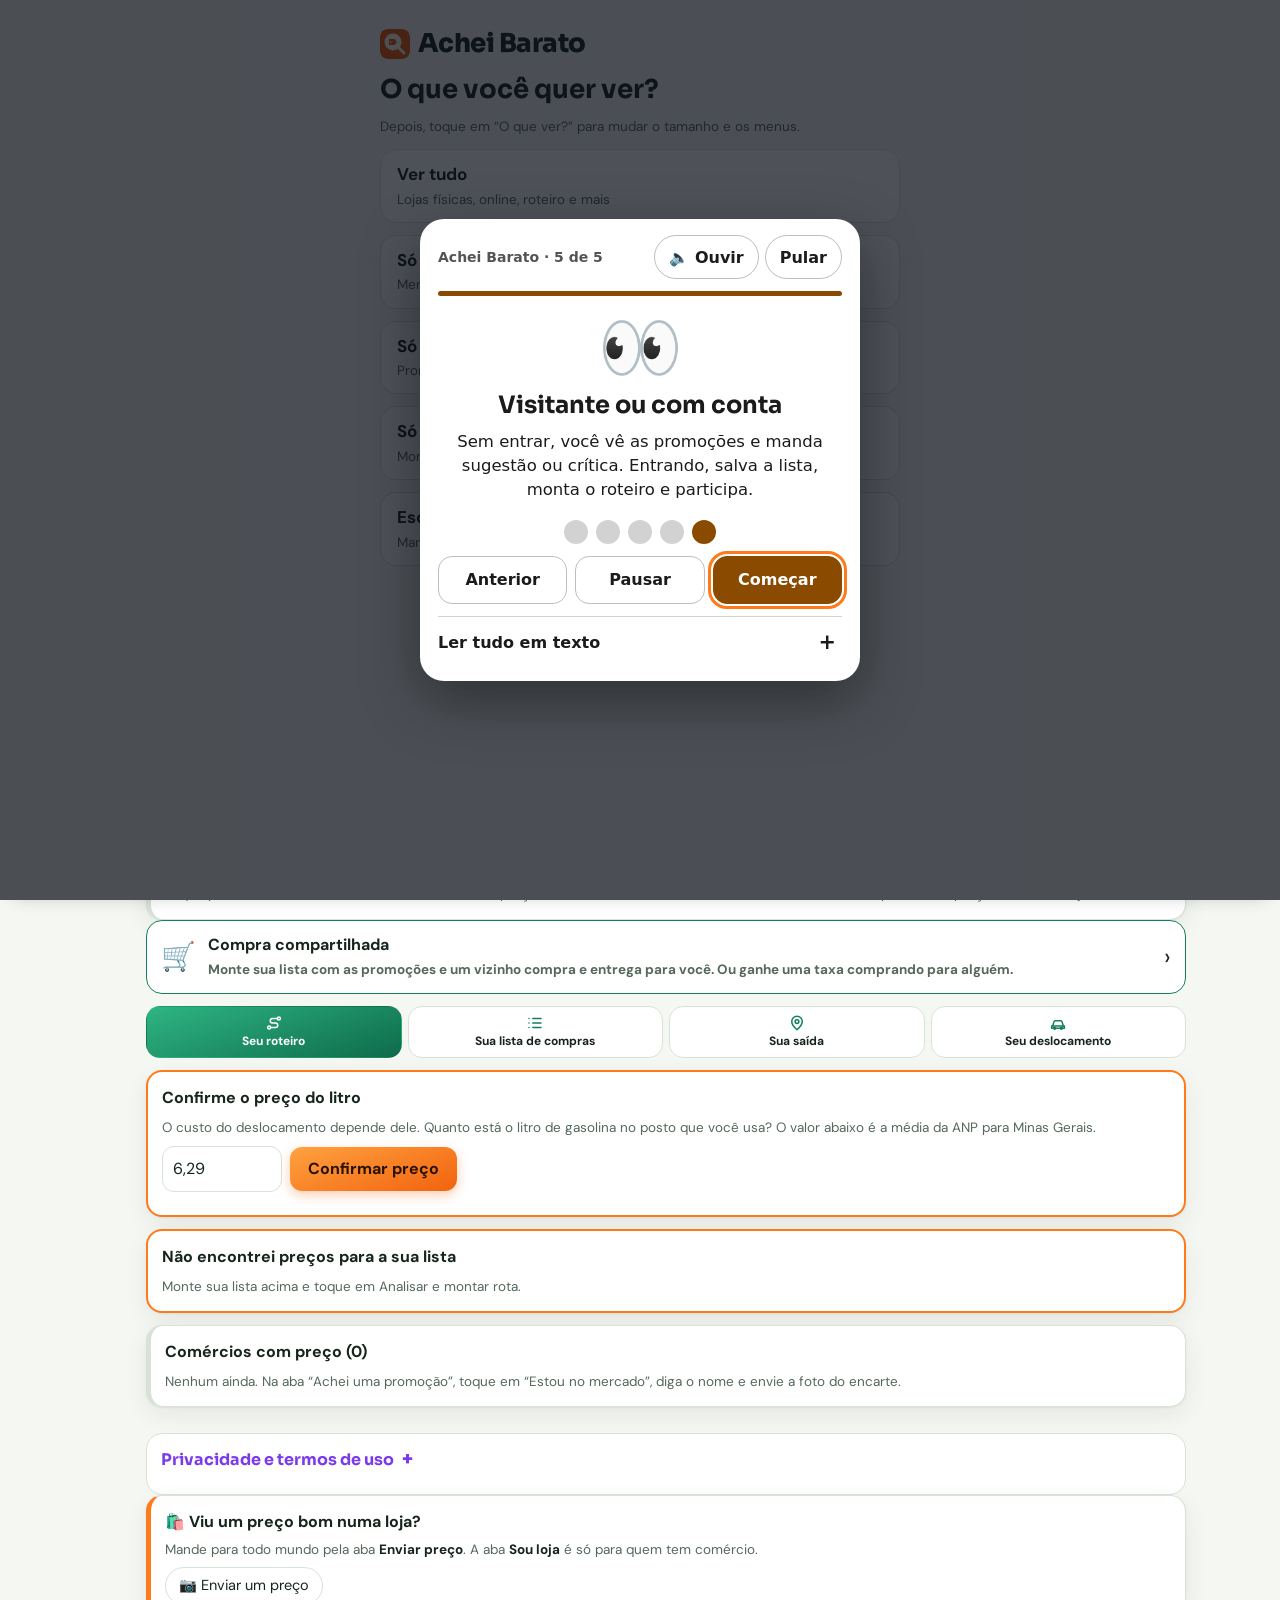
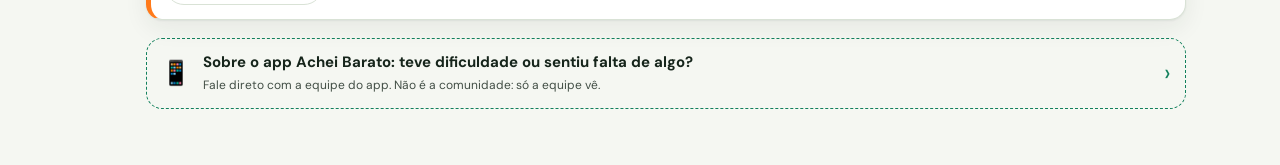
==== commit 4986508d: "Quadro Veja também desligado até o lançamento Co-Authored-By: Claude Opus 5.5 <noreply@anthropic.com" ====
--- a/achei-barato/index.html
+++ b/achei-barato/index.html
@@ -2157,8 +2157,7 @@
   render()})();
 </script>
 <script>
-/* Veja também: links entre os apps */
-(function(){
+/* Veja também: desligado até o lançamento (religar tirando o return) */ (function(){return;
 var ME='achei',APPS=[
 ['tasko','Tasko','Contrate ou ofereça serviços','https://claude.ai/artifact/MiAm9Edv5NfvnGLuoESjss'],
 ['achei','Achei Barato','Promoções e roteiro de economia','https://claude.ai/artifact/8btiHqEmB8T54VuZqrYhAM'],
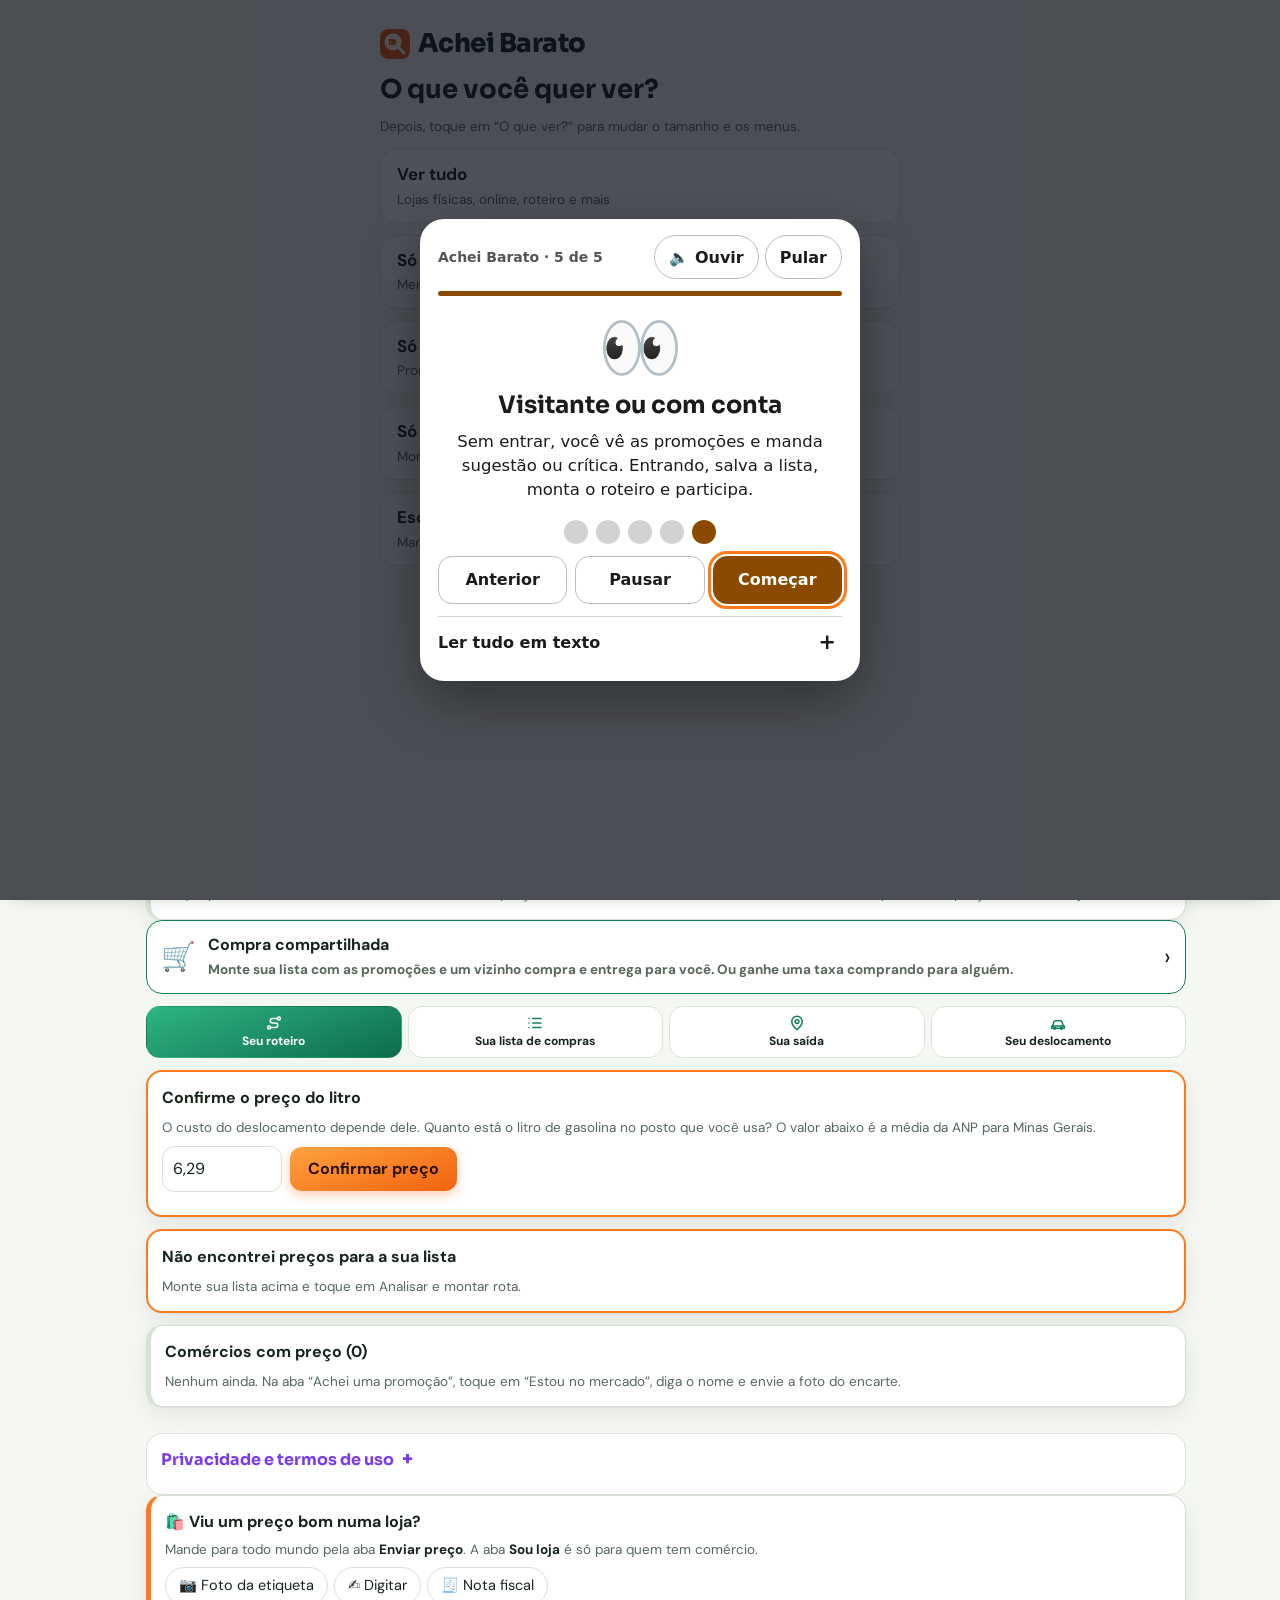
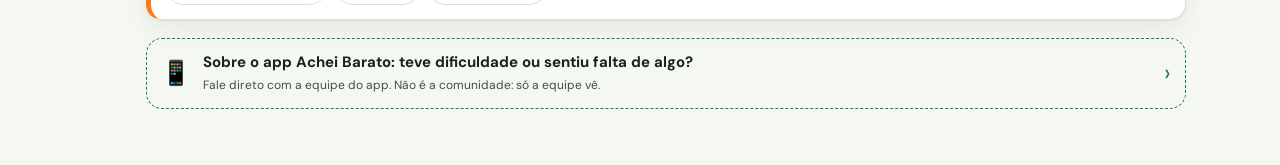
==== commit 233596da: "Achei: caixinhas mais compactas no celular, busca com opções recolhidas, enviar preço por foto, digi" ====
--- a/achei-barato/index.html
+++ b/achei-barato/index.html
@@ -1,9 +1,9 @@
 <!doctype html><html lang="pt-BR"><head><script src="../config.js?v=5"></script><script>window.IA_SEM_CHIP=1</script><script src="../claude-shim.js?v=32"></script><meta charset="utf-8"><meta name="viewport" content="width=device-width,initial-scale=1,viewport-fit=cover"><style>*,*::before,*::after{box-sizing:border-box}body{margin:0}
 #v>div,#v .box,#v details>div{grid-template-columns:minmax(0,1fr)}#v .box,#v details,#v form{min-width:0;max-width:100%}#v input,#v select,#v textarea{max-width:100%;min-width:0;box-sizing:border-box}#v .row>*{min-width:0}#v .line>span{min-width:0;overflow-wrap:anywhere}
 details[data-stenc]>summary{cursor:pointer}
-</style><link rel="manifest" href="manifest.webmanifest?v=2"><meta name="theme-color" content="#E8590C"><meta name="mobile-web-app-capable" content="yes"><meta name="apple-mobile-web-app-capable" content="yes"><meta name="apple-mobile-web-app-title" content="Achei Barato"><link rel="apple-touch-icon" href="icon2-192.png"><link rel="icon" href="logo.svg" type="image/svg+xml"><link rel="icon" href="icon2-192.png"><script src="../xads.js?v=4"></script>
+</style><link rel="manifest" href="manifest.webmanifest?v=2"><meta name="theme-color" content="#E8590C"><meta name="mobile-web-app-capable" content="yes"><meta name="apple-mobile-web-app-capable" content="yes"><meta name="apple-mobile-web-app-title" content="Achei Barato"><link rel="apple-touch-icon" href="icon2-192.png"><link rel="icon" href="logo.svg" type="image/svg+xml"><link rel="icon" href="icon2-192.png"><script src="../xads.js?v=6"></script>
 <script src="../avisos.js?v=1"></script>
-<script src="../mover.js?v=4"></script>
+<script src="../mover.js?v=5"></script>
 </head><body>
 <title>Achei Barato</title>
 <link rel="stylesheet" href="https://fonts.googleapis.com/css2?family=Sora:wght@600;700;800&family=DM+Sans:wght@400;500;700&display=swap">
@@ -556,9 +556,10 @@
   return `<div class="card" data-t="${x.s.t}"><div class="row sp"><span class="tag">${esc(TN[x.s.t]||'Comércio')}</span>${x.low?'<span class="tag ok">Mais barato da cidade</span>':''}${dl<=2?`<span class="tag warn">${dl<=0?'Termina hoje':dl===1?'Falta 1 dia':'Faltam 2 dias'}</span>`:''}${shBtn(shTxt(x.n,x.p,x.old,x.s.n,x.ate))}</div><span class="t">${esc(x.n)}</span><div class="row" style="align-items:baseline"><span class="price">${brl(x.p)}</span>${x.old?`<span class="old">${brl(x.old)}</span><span class="tag off">−${off}%</span>`:""}</div>${featTags(x)}${econLine(x)}${up?`<span class="m">${brl(up.v)} por ${up.u}</span>`:''}${packLine(x)}<span class="m"><b>${esc(x.s.n)}</b>${kn?' · '+km1(d):''}</span>${kn?`<span class="m">Total${q>1?' para '+q+' un':''} com deslocamento: <b style="color:var(--ink)">${brl(finalOf(x))}</b></span>`:'<span class="m">Local não marcado: sem cálculo de deslocamento.</span>'}${editBtn(x)} ${mem.pv==='enc'&&!mem.fback?'':`<button type="button" class="chip" data-pco="${esc(pk)}" data-pcur="${po?1:0}" aria-expanded="${po}" style="justify-self:start">${po?'−  Ver menos':'+  Ver mais'}</button>`}<div style="display:${po?'grid':'none'};gap:6px">${econBox(x)}${dlBox(x.s,x.p)}${kn?`<details><summary class="m" style="cursor:pointer;min-height:28px">Ver a conta</summary><div style="display:grid;gap:3px;padding-top:4px">${conta(m,x.p*q*dd.tot,q>1?q+'× produto':'Produto')}</div></details>`:''}${dd.dec>0?`<span class="m" style="color:var(--ok)"><b>Desconto da loja para quem compra lá: ${dd.parts.join(' + ')}</b> (informado pelo comerciante)${dd.note?'. '+esc(dd.note):''}. Você paga ${brl(x.p*(1-dd.dec))} por unidade.</span>`:''}${dd.ep>0?`<span class="m">${dd.epUsed?'Já incluído no total: ':'Possível desconto extra: '}cerca de ${Math.round(dd.ep*100)}% (estimativa de ${dd.nrep} relatos de clientes, sem garantia).</span>`:''}<span class="m">${src}${x.reg?' · registrado em '+fd(x.reg):''} · válido até ${fd(x.ate)}</span>${rev.some(r=>r.st==='Em análise'&&r.s===x.s.n&&r.n===x.n)?'<span class="tag warn" style="justify-self:start">Aviso de preço em análise pela equipe</span>':''}<button class="chip" data-rep="1" data-rs="${esc(x.s.n)}" data-rn="${esc(x.n)}" data-rp="${x.p}" style="justify-self:start">Preço mudou? Avise</button></div></div>`}
 let OFERL=[],OFERI=0,OFERP=0;['pointerdown','touchstart','mouseenter','focusin'].forEach(ev=>document.addEventListener(ev,x=>{if(x.target&&x.target.closest&&x.target.closest('#ofer'))OFERP=Date.now()+20000},true));
 function oferIn(){const a=OFERL[OFERI];if(!a)return '';const u=a.wa?'https://wa.me/'+a.wa+'?text='+encodeURIComponent('Olá! Vi seu anúncio no Achei Barato: '+(a.tt||'')):a.ln,trk=a.own?` data-adc="${esc(a.id)}"`:'';
-  return `<div class="ofer-a"${a.own?` data-adid="${esc(a.id)}"`:''}><span class="ofer-t">Patrocinado${OFERL.length>1?' · '+(OFERI+1)+' de '+OFERL.length:''}</span><b class="ofer-n">${esc(a.tt)}</b><span class="m" style="color:inherit;opacity:.9">${esc(a.loja)}${a.cid?' · '+esc(a.cid):''}${a.tx?' · '+esc(a.tx):''}</span></div><div class="ofer-p"><a class="btn acc"${trk} href="${esc(u)}" target="_blank" rel="noopener noreferrer" style="text-decoration:none">${a.wa?'Chamar no WhatsApp':'Ver anúncio'}</a></div>${OFERL.length>1?`<div class="ofer-d" role="group" aria-label="Escolher o anúncio">${OFERL.map((_,i)=>`<button type="button" data-ofi="${i}" aria-label="Anúncio ${i+1}" aria-pressed="${i===OFERI}"></button>`).join('')}</div>`:''}`}
-function oferAds(){const L=[];try{if(window.AB_ADS)AB_ADS.act().forEach(x=>{const d=x.ad||{},w=String(d.wa||'').replace(/\D/g,''),l=/^https:\/\/[^\s]+$/i.test(d.ln||'')?d.ln:'';if(d.tt&&(w||l))L.push({own:1,id:x.id,tt:d.tt,loja:d.loja||'',cid:d.bairro||'',tx:d.tx||'',wa:w?(w.length<=11?'55'+w:w):'',ln:l})})}catch(_){}
-  try{if(window.XADS)XADS.list('achei-barato').forEach(a=>L.push({id:'x'+a.id,tt:a.tt,loja:a.loja||'',cid:a.cid||'',tx:a.tx||'',wa:a.wa||'',ln:a.ln||''}))}catch(_){}return L}
+  return `<div class="ofer-a"${a.own?` data-adid="${esc(a.id)}"`:''}><span class="ofer-t">Patrocinado${OFERL.length>1?' · '+(OFERI+1)+' de '+OFERL.length:''}</span><b class="ofer-n">${esc(a.tt)}</b><span class="m" style="color:inherit;opacity:.9">${esc(a.loja)}${a.cid?' · '+esc(a.cid):''}${a.tx?' · '+esc(a.tx):''}</span></div><div class="ofer-p"><button class="btn acc" type="button" data-ofv="${OFERI}">Ver anúncio</button></div>${OFERL.length>1?`<div class="ofer-d" role="group" aria-label="Escolher o anúncio">${OFERL.map((_,i)=>`<button type="button" data-ofi="${i}" aria-label="Anúncio ${i+1}" aria-pressed="${i===OFERI}"></button>`).join('')}</div>`:''}`}
+function oferAds(){const L=[];try{if(window.AB_ADS)AB_ADS.act().forEach(x=>{const d=x.ad||{},w=String(d.wa||'').replace(/\D/g,''),l=/^https:\/\/[^\s]+$/i.test(d.ln||'')?d.ln:'';const tl=String(d.tel||'').replace(/\D/g,'');if(d.tt&&(w||l||tl.length>=8))L.push({own:1,id:x.id,tt:d.tt,loja:d.loja||'',cid:d.bairro||'',tx:d.tx||'',wa:w?(w.length<=11?'55'+w:w):'',tel:tl,ln:l})})}catch(_){}
+  try{if(window.XADS)XADS.list('achei-barato').forEach(a=>L.push({id:'x'+a.id,tt:a.tt,loja:a.loja||'',cid:a.cid||'',tx:a.tx||'',wa:a.wa||'',tel:a.tel||'',ln:a.ln||''}))}catch(_){}return L}
+document.addEventListener('click',e=>{const b=e.target.closest&&e.target.closest('[data-ofv],.ofer-a');if(!b||!document.getElementById('ofer')||!document.getElementById('ofer').contains(b))return;const a=OFERL[b.dataset.ofv!=null?+b.dataset.ofv:OFERI];if(!a)return;e.preventDefault();e.stopImmediatePropagation();OFERP=Date.now()+60000;if(window.XADS)XADS.open(a)},true);
 function oferGo(i){const e=document.getElementById('ofer');if(!e||!OFERL.length)return;OFERI=(i+OFERL.length)%OFERL.length;e.classList.remove('sw');void e.offsetWidth;e.innerHTML=oferIn();e.classList.add('sw')}
 try{if(!matchMedia('(prefers-reduced-motion: reduce)').matches)setInterval(()=>{if(document.hidden||OFERP>Date.now()||OFERL.length<2)return;const e=document.getElementById('ofer');if(!e||e.contains(document.activeElement)||e.matches(':hover'))return;oferGo(OFERI+1)},5000)}catch(_){}
 function promoV(){
@@ -576,7 +577,7 @@
     const top=Object.keys(g).map(k=>g[k].sort((a,b)=>a.f-b.f)).sort((a,b)=>a[0].f-b[0].f).slice(0,3);
     if(top.length)best=`<div class="box" style="border:2px solid var(--pri);margin-bottom:12px"><b>Mais barato no final</b><span style="font-weight:700">Você encontra ${esc(top[0][0].x.n)} com o menor preço no final em ${esc(top[0][0].x.s.n)}. Basta ir até lá.</span><span class="m">Preço mais o custo de ir e voltar de ${esc(MD().n.toLowerCase())}, a partir de onde você está. Ajuste em “Seu deslocamento” na aba Roteiro.</span>${top.map(g=>{const a=g[0],d=g[1];return `<div class="line"><span><b>${esc(a.x.n)}</b><br><span class="m">${esc(a.x.s.n)} · ${brl(a.f-tripTo(a.x))}${discOf(a.x.s.n,qty()).dec>0?' (com desconto da loja)':''} + ${brl(tripTo(a.x))} de deslocamento${qty()>1?' · '+qty()+' un':''}${d?` · próximo: ${esc(d.x.s.n)} ${brl(d.f)}`:''}</span></span><b>${brl(a.f)}</b></div>`}).join('')}<span class="m">Preço por unidade da embalagem. Para uma lista inteira, use a aba Roteiro.</span></div>`}L.sort((a,b)=>o==='unit'?((unitP(a)||{v:1e9}).v-(unitP(b)||{v:1e9}).v):o==='fin'?(finalOf(a)??1e9)-(finalOf(b)??1e9):o==='off'?(b.old?1-b.p/b.old:0)-(a.old?1-a.p/a.old:0):o==='lo'?a.p-b.p:dist(hp(),a.s)-dist(hp(),b.s));
   return `<div style="margin-bottom:10px">${ulBtn()}</div><div class="bar"><label class="sr" for="q">Buscar</label><input id="q" type="search" placeholder="Buscar arroz, tinta, ração, loja…" value="${esc(mem.q)}">
-  <div class="row"><label class="sr" for="ord">Ordenar</label><select id="ord" style="width:auto"><option value="off"${o==='off'?' selected':''}>Maior desconto</option><option value="fin"${o==='fin'?' selected':''}>Menor preço final (com deslocamento)</option><option value="unit"${o==='unit'?' selected':''}>Menor preço por kg ou litro</option><option value="lo"${o==='lo'?' selected':''}>Menor preço</option><option value="near"${o==='near'?' selected':''}>Mais perto</option></select><label class="sr" for="qy">Quantidade</label><input id="qy" inputmode="numeric" placeholder="Quantidade" value="${qty()>1?qty():''}" style="width:auto;max-width:120px"><label class="sr" for="xt">Outros gastos por parada (R$)</label><input id="xt" inputmode="decimal" placeholder="Estacionamento, R$" value="${xtra()?String(xtra()).replace('.',','):''}" style="width:auto;max-width:170px" title="Estacionamento, pedágio…"><label class="sr" for="hm">Onde você está</label><select id="hm" style="width:auto">${placeOpts()}</select></div></div>
+  <details class="barx"${mem.barOpen?' open':''}><summary>Ordenar, quantidade e saída</summary><div class="row" style="margin-top:6px"><label class="sr" for="ord">Ordenar</label><select id="ord" style="width:auto"><option value="off"${o==='off'?' selected':''}>Maior desconto</option><option value="fin"${o==='fin'?' selected':''}>Menor preço final (com deslocamento)</option><option value="unit"${o==='unit'?' selected':''}>Menor preço por kg ou litro</option><option value="lo"${o==='lo'?' selected':''}>Menor preço</option><option value="near"${o==='near'?' selected':''}>Mais perto</option></select><label class="sr" for="qy">Quantidade</label><input id="qy" inputmode="numeric" placeholder="Quantidade" value="${qty()>1?qty():''}" style="width:auto;max-width:120px"><label class="sr" for="xt">Outros gastos por parada (R$)</label><input id="xt" inputmode="decimal" placeholder="Estacionamento, R$" value="${xtra()?String(xtra()).replace('.',','):''}" style="width:auto;max-width:170px" title="Estacionamento, pedágio…"><label class="sr" for="hm">Onde você está</label><select id="hm" style="width:auto">${placeOpts()}</select></div></details></div>
   ${ess()?'':newsBox()}
   ${best}
   ${ess()?'':ofer}
@@ -1125,7 +1126,9 @@
 document.addEventListener('reset',e=>{if(e.target&&e.target.id==='mf')setTimeout(()=>{try{const t=$('#mt');if(t)delete t.dataset.mpf;mFill()}catch(_){}},0)},true);
 document.addEventListener('input',e=>{const i=e.target;if(!i)return;if(i.id==='mp_d'){i.value=mDocFmt(i.value)}else if(i.id==='mp_w'){i.value=mTelFmt(i.value)}},true);
 document.addEventListener('submit',e=>{if(e.target&&e.target.id==='mpff'){e.preventDefault();e.stopImmediatePropagation();mPfSave(e.target)}},true);
-document.addEventListener('click',async e=>{const b=e.target.closest&&e.target.closest('[data-mpfe],[data-mpfx],[data-mvok],[data-mvno],[data-mvun]');if(!b)return;e.preventDefault();e.stopImmediatePropagation();
+/* limpa um registro errado ("1") gravado por engano quando se tocava em botões arrastáveis */
+setInterval(()=>{try{if(typeof adm!=='undefined'&&adm&&DB&&MVER&&MVER['1']){const m={...MVER};delete m['1'];DB.doc('config/mver').set({v:m}).then(()=>{MVER=m}).catch(()=>{})}}catch(_){}},5000);
+document.addEventListener('click',async e=>{const b=e.target.closest&&e.target.closest('[data-mpfe],[data-mpfx],button[data-mvok],button[data-mvno],button[data-mvun]');if(!b)return;e.preventDefault();e.stopImmediatePropagation();
   if(b.dataset.mpfe){mem.mpfEd=1;render();const f=$('#mpff');if(f)f.scrollIntoView({block:'start'});return}
   if(b.dataset.mpfx){mem.mpfEd=0;if(!mPf())mem.tab='promo';render();try{scrollTo(0,0)}catch(_){}return}
   if(!adm)return;const uid=b.dataset.mvok||b.dataset.mvno||b.dataset.mvun;let mo='';
@@ -1199,14 +1202,16 @@
       await DB.collection('ph').doc(id).set({k:id,n:x.n,loja,h:nh,un:x.un||'UN',src:'nf',...(j.cnpj?{cnpj:j.cnpj}:{})});PHS[id]={...cur,k:id,n:x.n,loja,h:nh};n++}
     await setSub(d.uid,it.id,{st:'Aprovado',ni:n,loja:loja.slice(0,80),dt:dia})}catch(e){await setSub(d.uid,it.id,{st:'Recusado',ob:String(e&&e.message||'Não consegui ler a nota.').slice(0,120)}).catch(()=>{})}}}}
 setInterval(()=>{nfProc().catch(()=>{})},20000);setTimeout(()=>{nfProc().catch(()=>{})},6000);
+document.addEventListener('click',e=>{const b=e.target.closest&&e.target.closest('[data-tgman]');if(!b)return;e.preventDefault();e.stopImmediatePropagation();const l=document.getElementById('tl');if(l)mem.tgPlace=l.value;mem.tag={n:'',p:'',old:null,ate:todayS(),man:1};render();setTimeout(()=>{const n=document.getElementById('tn');if(n){n.scrollIntoView({block:'center'});n.focus()}},80)},true);
 function tagV(){
   const t=mem.tag,pl=mem.tgPlace||'';
   return `<div style="display:grid;gap:12px">${hereBox()}${repBox()}${nfBox()}<div class="box"><b>Achou um preço bom? Compartilhe</b><span class="m">Fotografe a etiqueta ou a placa de preço. A IA lê o produto e o valor, você confere e envia para outras pessoas verem.</span></div>
   <div class="box"><label for="tl">Onde você viu?<input id="tl" list="tls" value="${esc(pl)}" placeholder="Nome do mercado ou loja" autocomplete="off"></label><datalist id="tls">${S.map(x=>`<option value="${esc(x.n)}">`).join('')}</datalist>
   <div class="row">${pick('tfc','Tirar foto da etiqueta',1)}${pick('tf','Foto da galeria')}</div>${TAGF?`<span class="m">Foto escolhida: ${esc(TAGF.name||'foto')}</span>`:''}
   <button class="btn acc" data-tgread="1" type="button">Ler a foto</button>
+  ${t?'':'<button class="btn ghost" data-tgman="1" type="button">✍️ Digitar o preço sem foto</button>'}
   ${mem.tgBusy?'<span class="m">Lendo a foto…</span>':''}<div class="err" id="te" role="alert">${esc(mem.tgErr||'')}</div></div>
-  ${t?`<form class="f box" id="tgf" novalidate><b>Confira os dados lidos</b><label for="tn">Produto<input id="tn" value="${esc(t.n)}"></label>${verFields('tv')}<div class="row"><label for="tp" style="flex:1">Preço (R$)<input id="tp" inputmode="decimal" value="${String(t.p||'').replace('.',',')}"></label><label for="to" style="flex:1">Preço normal, se souber (R$)<input id="to" inputmode="decimal" value="${t.old?String(t.old).replace('.',','):''}"></label></div><label for="ta">Visto até (validade da etiqueta)<input id="ta" type="date" value="${esc(t.ate)}"></label><label style="display:flex;gap:8px;align-items:center"><input id="tc" type="checkbox" style="width:auto"> Confirmo que fotografei este preço hoje</label><div class="err" id="tg" role="alert">${esc(mem.tgErr2||'')}</div><button class="btn acc" type="submit">Enviar para o público</button></form>`:''}
+  ${t?`<form class="f box" id="tgf" novalidate><b>Confira os dados lidos</b><label for="tn">Produto<input id="tn" value="${esc(t.n)}"></label>${verFields('tv')}<div class="row"><label for="tp" style="flex:1">Preço (R$)<input id="tp" inputmode="decimal" value="${String(t.p||'').replace('.',',')}"></label><label for="to" style="flex:1">Preço normal, se souber (R$)<input id="to" inputmode="decimal" value="${t.old?String(t.old).replace('.',','):''}"></label></div><label for="ta">Visto até (validade da etiqueta)<input id="ta" type="date" value="${esc(t.ate)}"></label><label style="display:flex;gap:8px;align-items:center"><input id="tc" type="checkbox" style="width:auto"> ${t.man?'Confirmo que vi este preço hoje':'Confirmo que fotografei este preço hoje'}</label><div class="err" id="tg" role="alert">${esc(mem.tgErr2||'')}</div><button class="btn acc" type="submit">Enviar para o público</button></form>`:''}
   ${ptsBox()}${myRevBox()}${mySubBox()}${DB?'':tagMine()}
   <span class="m">${DB?'Os preços que você envia aparecem para todos na hora. A equipe confere depois e, se estiver tudo certo, você ganha os pontos.':'Neste momento o envio compartilhado não está ativo: o que você envia fica só neste aparelho.'}</span></div>`}
 let OFIMG='',OFIMGU='',OFTRY={},OFTM=0;
@@ -2099,7 +2104,7 @@
     if(n.length<3)return er('Informe o nome do comércio.');if(!(v>0&&v<=50))return er('Informe um desconto entre 1% e 50%.');
     const k=nk(n);(rep[k]=rep[k]||[]).push(v);if(rep[k].length>50)rep[k].shift();save();toast('Obrigado! Seu relato foi registrado.');return render()}
   if(e.target.id==='tgf'){e.preventDefault();
-    const g=id=>$('#'+id).value,n=x=>Number(String(x).replace(/\./g,'').replace(',','.')),p=n(g('tp')),o=g('to').trim()?n(g('to')):null,ate=g('ta'),err=t=>{mem.tgErr2=t;$('#tg').textContent=t};
+{const _tl=document.getElementById('tl');if(_tl&&_tl.value.trim())mem.tgPlace=_tl.value.trim()}if(mem.tag&&mem.tag.man&&!String(mem.tgPlace||'').trim()){mem.tgErr2='Informe onde você viu o preço (no campo "Onde você viu?").';const _g=document.getElementById('tg');if(_g)_g.textContent=mem.tgErr2;return}    const g=id=>$('#'+id).value,n=x=>Number(String(x).replace(/\./g,'').replace(',','.')),p=n(g('tp')),o=g('to').trim()?n(g('to')):null,ate=g('ta'),err=t=>{mem.tgErr2=t;$('#tg').textContent=t};
     if(g('tn').trim().length<4)return err('Informe o produto.');if(!(p>0))return err('Informe o preço.');if(o!==null&&!(o>p))return err('O preço normal precisa ser maior que o atual.');
     if(!ate||new Date(ate+'T23:59:59')<NOW)return err('Informe uma validade a partir de hoje.');if(!$('#tc').checked)return err('Marque a confirmação para enviar.');
     if(DB&&UID){const id='u'+Date.now().toString(36)+Math.random().toString(36).slice(2,5),it={id,loja:String(mem.tgPlace||'').trim().slice(0,60),n:tnv().slice(0,170),p,old:o,ate,tc:'mercado',t:today(),crowd:1};ownSet(w=>{w.items=[...(w.items||[]),it].slice(-150);return w}).catch(()=>toast('Não foi possível publicar agora.'));submitPub({src:'tag',loja:it.loja,n:it.n,p,old:o,ate,id,live:1});attach(mem.tgPlace,[{n:it.n,p,old:o,ate}]);mem.tag=null;mem.tgPlace='';boom(null,null,1);toast('Obrigado! Seu preço já aparece para todos.');return render()}
@@ -2517,7 +2522,7 @@
 function shrink(file){return new Promise((res,rej)=>{const u=URL.createObjectURL(file),im=new Image();im.onload=()=>{try{for(const m of [640,480,360]){let w=im.naturalWidth,h=im.naturalHeight;const r=Math.min(1,m/Math.max(w,h));w=Math.max(1,Math.round(w*r));h=Math.max(1,Math.round(h*r));const c=document.createElement('canvas');c.width=w;c.height=h;const x=c.getContext('2d');x.fillStyle='#fff';x.fillRect(0,0,w,h);x.drawImage(im,0,0,w,h);let q=.78,d=c.toDataURL('image/jpeg',q);while(d.length>60000&&q>.3){q-=.1;d=c.toDataURL('image/jpeg',q)}if(IMGOK(d)){URL.revokeObjectURL(u);return res(d)}}URL.revokeObjectURL(u);rej()}catch(e){rej(e)}};im.onerror=()=>{URL.revokeObjectURL(u);rej()};im.src=u})}
 const ST=mem=>mem.ad||(mem.ad={s:'',k:'',dr:{}});
 function adCard(a,o){o=o||{};const wa=waNum(a.wa),ln=/^https:\/\/[^\s]+$/i.test(a.ln||'')?a.ln:'',id=esc(o.id||'');
-  const cta=wa?`<a class="btn acc" ${o.pv?'':`data-adc="${id}" target="_blank" rel="noopener noreferrer" href="https://wa.me/${wa}"`} style="text-decoration:none;text-align:center">Chamar no WhatsApp</a>`:ln?`<a class="btn acc" ${o.pv?'':`data-adc="${id}" target="_blank" rel="noopener noreferrer" href="${esc(ln)}"`} style="text-decoration:none;text-align:center">Abrir o link</a>`:'';
+  const _tel=String(a.tel||'').replace(/\D/g,''),_lk=h=>o.pv?'':`data-adc="${id}" target="_blank" rel="noopener noreferrer" href="${h}"`,cta=(ln?`<a class="btn acc" ${_lk(esc(ln))} style="text-decoration:none;text-align:center">🌐 Abrir o site</a>`:'')+(wa?`<a class="btn ${ln?'ghost':'acc'}" ${_lk('https://wa.me/'+wa)} style="text-decoration:none;text-align:center">💬 Chamar no WhatsApp</a>`:'')+(_tel.length>=8?`<a class="btn ghost" ${o.pv?'':`href="tel:${esc(_tel)}"`} style="text-decoration:none;text-align:center">📞 Ligar</a>`:'');
   return `<div class="card" data-nc="1" ${o.pv?'':`data-adid="${id}"`} style="border-top-color:var(--c-merch)"><div class="row sp"><span class="tag warn">Patrocinado</span><span class="tag">${esc(TX[a.tp]||'Comércio')}</span></div>${IMGOK(a.img)?`<img src="${a.img}" alt="Foto do anúncio de ${esc(a.loja||'comércio')}" style="width:100%;aspect-ratio:16/9;object-fit:cover;border-radius:10px;background:var(--soft)">`:''}<div class="t">${esc(a.tt||'Título do anúncio')}</div><div class="m">${esc(a.loja||'Nome do comércio')}${a.bairro?' · '+esc(a.bairro):''}</div><div>${esc(a.tx||'Texto do anúncio.')}</div>${cta}</div>`}
 /* ---------- comerciante ---------- */
 function adsMerch(){
@@ -2532,7 +2537,7 @@
 <label for="dv_tx">Texto (até 120 letras)<textarea id="dv_tx" rows="3" maxlength="120" style="border:1px solid var(--line);border-radius:12px;padding:10px;background:var(--card);width:100%">${esc(d.tx||'')}</textarea></label>
 <label for="dv_bairro">Bairro ou cidade<input id="dv_bairro" maxlength="40" value="${esc(d.bairro||'')}"></label>
 <label for="dv_wa">WhatsApp com DDD (opcional)<input id="dv_wa" type="tel" inputmode="numeric" maxlength="16" value="${esc(d.wa||'')}"></label>
-<label for="dv_ln">Link do site ou rede social (opcional, começa com https://)<input id="dv_ln" type="url" inputmode="url" maxlength="200" value="${esc(d.ln||'')}"></label>${window.XADS?XADS.pick('achei-barato',d.xa):''}
+<label for="dv_tel">Telefone ou televendas (opcional)<input id="dv_tel" type="tel" inputmode="numeric" maxlength="16" value="${esc(d.tel||'')}"></label> <label for="dv_ln">Link do site ou rede social (opcional, começa com https://)<input id="dv_ln" type="url" inputmode="url" maxlength="200" value="${esc(d.ln||'')}"></label>${window.XADS?XADS.pick('achei-barato',d.xa):''}
 <div class="row"><label class="chip pk">${d.img?'Trocar foto':'Escolher foto (opcional)'}<input type="file" id="dv_img" accept="image/*" aria-label="Escolher foto do anúncio"></label>${d.img?'<button class="chip" type="button" data-adact="noimg">Remover foto</button>':''}</div><div class="err" id="dv_ie" role="alert">${esc(A.ierr||'')}</div><span class="m">A foto é reduzida automaticamente. Use foto do seu comércio ou produto, sem pessoas identificáveis sem autorização e sem textos de preço. A equipe confere antes de publicar.</span>
 <span class="m">Informe pelo menos o WhatsApp ou o link. Não escreva preço ou promoção que você não vá cumprir; se citar preço, ele precisa estar no app com validade. Sem dados pessoais de terceiros.</span>
 <div class="m"><b>Como vai aparecer:</b></div><div id="dvprev">${adCard(d,{pv:1})}</div>
@@ -2551,8 +2556,8 @@
 async function saveMine(items){items=items.slice(-30);if(DB&&UID)await DB.doc('adq/'+UID).set({items});else{LQ=items;persistLocal()}}
 async function submitOrder(){const A=ST(mem),k=A.k,d=A.dr;if(mineL().filter(i=>i.st==='Em análise').length>=3){A.err='Você já tem 3 pedidos em análise. Espere a aprovação ou cancele um.';A.s='form';toast(A.err);render();return}const it={id:'a'+Date.now().toString(36)+Math.floor(Math.random()*1e4).toString(36),k,days:AK[k].d,price:price(k),t:stamp(),st:'Em análise',ad:{loja:d.loja,tp:d.tp,tt:d.tt,tx:d.tx,bairro:d.bairro||'',wa:d.wa||'',ln:d.ln||'',xa:Array.isArray(d.xa)?d.xa:[],...(IMGOK(d.img)?{img:d.img}:{})}};
   try{await saveMine([...mineL(),it]);A.s='';A.k='';A.dr={};A.err='';toast('Pedido enviado para análise (pagamento simulado).');render()}catch(_){A.err='Não consegui enviar agora. Tente de novo.';toast(A.err)}}
-function readDraft(){const g=id=>{const e=document.getElementById(id);return e?e.value.trim():''};return{loja:g('dv_loja'),tp:g('dv_tp')||'mercado',tt:g('dv_tt'),tx:g('dv_tx'),bairro:g('dv_bairro'),wa:g('dv_wa'),ln:g('dv_ln'),xa:window.XADS?XADS.read():[],img:(mem.ad&&mem.ad.dr&&mem.ad.dr.img)||''}}
-function validate(d){if(d.loja.length<3)return 'Informe o nome do comércio.';if(d.tt.length<4)return 'Informe o título.';if(d.tx.length<10)return 'O texto precisa ter pelo menos 10 letras.';if(d.bairro.length<2)return 'Informe o bairro ou a cidade.';if(d.wa&&!waNum(d.wa))return 'WhatsApp inválido. Use DDD e número.';if(d.ln&&!/^https:\/\/[^\s]{4,}$/i.test(d.ln))return 'O link precisa começar com https://';if(!d.wa&&!d.ln)return 'Informe o WhatsApp ou o link.';if(/(cpf|senha|cart[aã]o)/i.test(d.tx))return 'Não coloque dados pessoais ou sensíveis no anúncio.';return ''}
+function readDraft(){const g=id=>{const e=document.getElementById(id);return e?e.value.trim():''};return{loja:g('dv_loja'),tp:g('dv_tp')||'mercado',tt:g('dv_tt'),tx:g('dv_tx'),bairro:g('dv_bairro'),wa:g('dv_wa'),tel:g('dv_tel').replace(/\D/g,'').slice(0,13),ln:g('dv_ln'),xa:window.XADS?XADS.read():[],img:(mem.ad&&mem.ad.dr&&mem.ad.dr.img)||''}}
+function validate(d){if(d.loja.length<3)return 'Informe o nome do comércio.';if(d.tt.length<4)return 'Informe o título.';if(d.tx.length<10)return 'O texto precisa ter pelo menos 10 letras.';if(d.bairro.length<2)return 'Informe o bairro ou a cidade.';if(d.wa&&!waNum(d.wa))return 'WhatsApp inválido. Use DDD e número.';if(d.ln&&!/^https:\/\/[^\s]{4,}$/i.test(d.ln))return 'O link precisa começar com https://';if(!d.wa&&!d.ln&&String(d.tel||'').length<8)return 'Informe pelo menos um contato: WhatsApp, telefone ou link.';if(/(cpf|senha|cart[aã]o)/i.test(d.tx))return 'Não coloque dados pessoais ou sensíveis no anúncio.';return ''}
 document.addEventListener('input',e=>{if(!e.target.closest||!e.target.closest('#dvf'))return;const A=ST(mem);A.dr=readDraft();const p=document.getElementById('dvprev');if(p)p.innerHTML=adCard(A.dr,{pv:1})});
 document.addEventListener('change',async e=>{if(!e.target||e.target.id!=='dv_img')return;const f=e.target.files&&e.target.files[0];if(!f)return;const A=ST(mem);A.dr=readDraft();A.ierr='';
   if(!/^image\//.test(f.type)||f.size>15e6){A.ierr='Escolha uma imagem de até 15 MB.';render();return}
@@ -2623,7 +2628,7 @@
     if(UID){DB.doc('adq/'+UID).onSnapshot(d=>{ADQM=d.exists&&Array.isArray(d.data().items)?d.data().items:[];rs()},()=>{});
       DB.doc('adv/'+UID).onSnapshot(d=>{if(d.exists&&d.data().m&&typeof d.data().m==='object'){const m=d.data().m;Object.keys(m).forEach(id=>{const x=MYV[id]=MYV[id]||{v:0,c:0};x.v=Math.max(x.v,m[id].v||0);x.c=Math.max(x.c,m[id].c||0)})}},()=>{})}
     if(adm)DB.collection('adq').onSnapshot(sn=>{ADQ=sn.docs.map(d=>({uid:d.id,items:Array.isArray(d.data().items)?d.data().items:[]}));rs()},()=>{})}catch(_){}},500);
-window.AB_ADS={xs:()=>(DB?ADS:LA).filter(a=>a&&a.ad&&a.to>=stamp()).map(a=>({sid:a.id,tt:a.ad.tt,loja:a.ad.loja,cid:a.ad.bairro,tx:a.ad.tx,wa:a.ad.wa,ln:a.ad.ln,from:a.from,to:a.to,xa:a.ad.xa})),adm:()=>!!(DB&&adm),act:()=>{try{return adsOn()?actAds():[]}catch(_){return[]}},card:a=>adCard(a.ad,{id:a.id})};
+window.AB_ADS={xs:()=>(DB?ADS:LA).filter(a=>a&&a.ad&&a.to>=stamp()).map(a=>({sid:a.id,tt:a.ad.tt,loja:a.ad.loja,cid:a.ad.bairro,tx:a.ad.tx,wa:a.ad.wa,tel:a.ad.tel||'',ln:a.ad.ln,from:a.from,to:a.to,xa:a.ad.xa})),adm:()=>!!(DB&&adm),act:()=>{try{return adsOn()?actAds():[]}catch(_){return[]}},card:a=>adCard(a.ad,{id:a.id})};
 })();
 </script>
 <style>
@@ -3274,9 +3279,9 @@
 <script>
 /* aviso geral fixo (fica no rodapé de todas as abas, junto da ajuda do app) */
 (function(){var lk=document.getElementById('fblk');if(!lk)return;var d=document.createElement('div');d.id='avgeral';d.style.cssText='margin:0 0 10px';
- d.innerHTML='<div class="box" data-nc="1" style="gap:6px;border-left-color:var(--acc)"><b>🛍️ Viu um preço bom numa loja?</b><span class="m">Mande para todo mundo pela aba <b style="color:var(--ink)">Enviar preço</b>. A aba <b style="color:var(--ink)">Sou loja</b> é só para quem tem comércio.</span><button class="chip" type="button" data-avtag="1" style="justify-self:start">📷 Enviar um preço</button></div>';
+ d.innerHTML='<div class="box" data-nc="1" style="gap:6px;border-left-color:var(--acc)"><b>🛍️ Viu um preço bom numa loja?</b><span class="m">Mande para todo mundo pela aba <b style="color:var(--ink)">Enviar preço</b>. A aba <b style="color:var(--ink)">Sou loja</b> é só para quem tem comércio.</span><div class="row" style="gap:6px;flex-wrap:wrap"><button class="chip" type="button" data-avtag="foto">📷 Foto da etiqueta</button><button class="chip" type="button" data-avtag="man">✍️ Digitar</button><button class="chip" type="button" data-avtag="nf">🧾 Nota fiscal</button></div></div>';
  lk.parentNode.insertBefore(d,lk);
- document.addEventListener('click',function(e){var b=e.target.closest&&e.target.closest('[data-avtag]');if(!b)return;e.preventDefault();e.stopPropagation();mem.tab='tag';render();scrollTo(0,0)},true);
+ document.addEventListener('click',function(e){var b=e.target.closest&&e.target.closest('[data-avtag]');if(!b)return;e.preventDefault();e.stopPropagation();var k=b.dataset.avtag;mem.tab='tag';if(k==='man'&&!mem.tag){mem.tag={n:'',p:'',old:null,ate:todayS(),man:1}}render();setTimeout(function(){var t=k==='nf'?document.getElementById('nfurl'):k==='man'?document.getElementById('tgf'):document.getElementById('tl');if(t){t.scrollIntoView({block:'center'});if(k==='man'){var f=document.getElementById('tl');if(f)f.focus()}}else scrollTo(0,0)},80)},true);
  var aj=function(){try{d.style.display=(mem.tab==='tag'||mem.tab==='admin')?'none':''}catch(_){}};var r0=window.render;window.render=function(){var x=r0.apply(this,arguments);aj();return x};aj()})();
 </script>
 <script>
@@ -3391,4 +3396,20 @@
 try{NBADGE({key:'ab',me:()=>UID,posts:()=>comPosts(),onCom:()=>mem.tab==='com',dm:()=>window.DM&&DM.unread?DM.unread():0,targets:()=>[...document.querySelectorAll('#tabs [data-tab="com"]')]})}catch(_){}
 </script>
 <script>try{MOVER('ab',['.navbar button','#fad-m','#fad-b'])}catch(_){}</script>
+<style>/* caixinhas mais compactas no celular */
+@media(max-width:700px){
+ .box{padding:10px 12px;gap:6px;border-radius:14px}
+ .box>b{font-size:15.5px;line-height:1.3}
+ .box .m{font-size:13px;line-height:1.45}
+ [data-gps]{min-height:44px!important;padding:6px 12px!important;margin-top:8px!important}
+ [data-gps] b{font-size:14px!important;display:-webkit-box;-webkit-line-clamp:2;-webkit-box-orient:vertical;overflow:hidden}
+ .ccent{min-height:52px;padding:8px 12px;gap:10px;margin-bottom:10px}
+ .ccent .m{font-size:13px;display:-webkit-box;-webkit-line-clamp:2;-webkit-box-orient:vertical;overflow:hidden}
+ .ccent .i{font-size:22px}
+ .rtb button{min-height:44px;padding:6px 8px;font-size:13.5px}
+ #avgeral .box{gap:4px}
+}
+</style>
+<style>.barx>summary{cursor:pointer;list-style:none;display:flex;align-items:center;justify-content:space-between;min-height:40px;font-weight:700;font-size:14px;color:var(--ink)}.barx>summary::-webkit-details-marker{display:none}.barx>summary::after{content:"+";font-size:20px;font-weight:800;margin-left:8px}.barx[open]>summary::after{content:"−"}</style>
+<script>document.addEventListener('toggle',e=>{if(e.target&&e.target.classList&&e.target.classList.contains('barx')){try{mem.barOpen=e.target.open}catch(_){}}},true)</script>
 </body></html>
